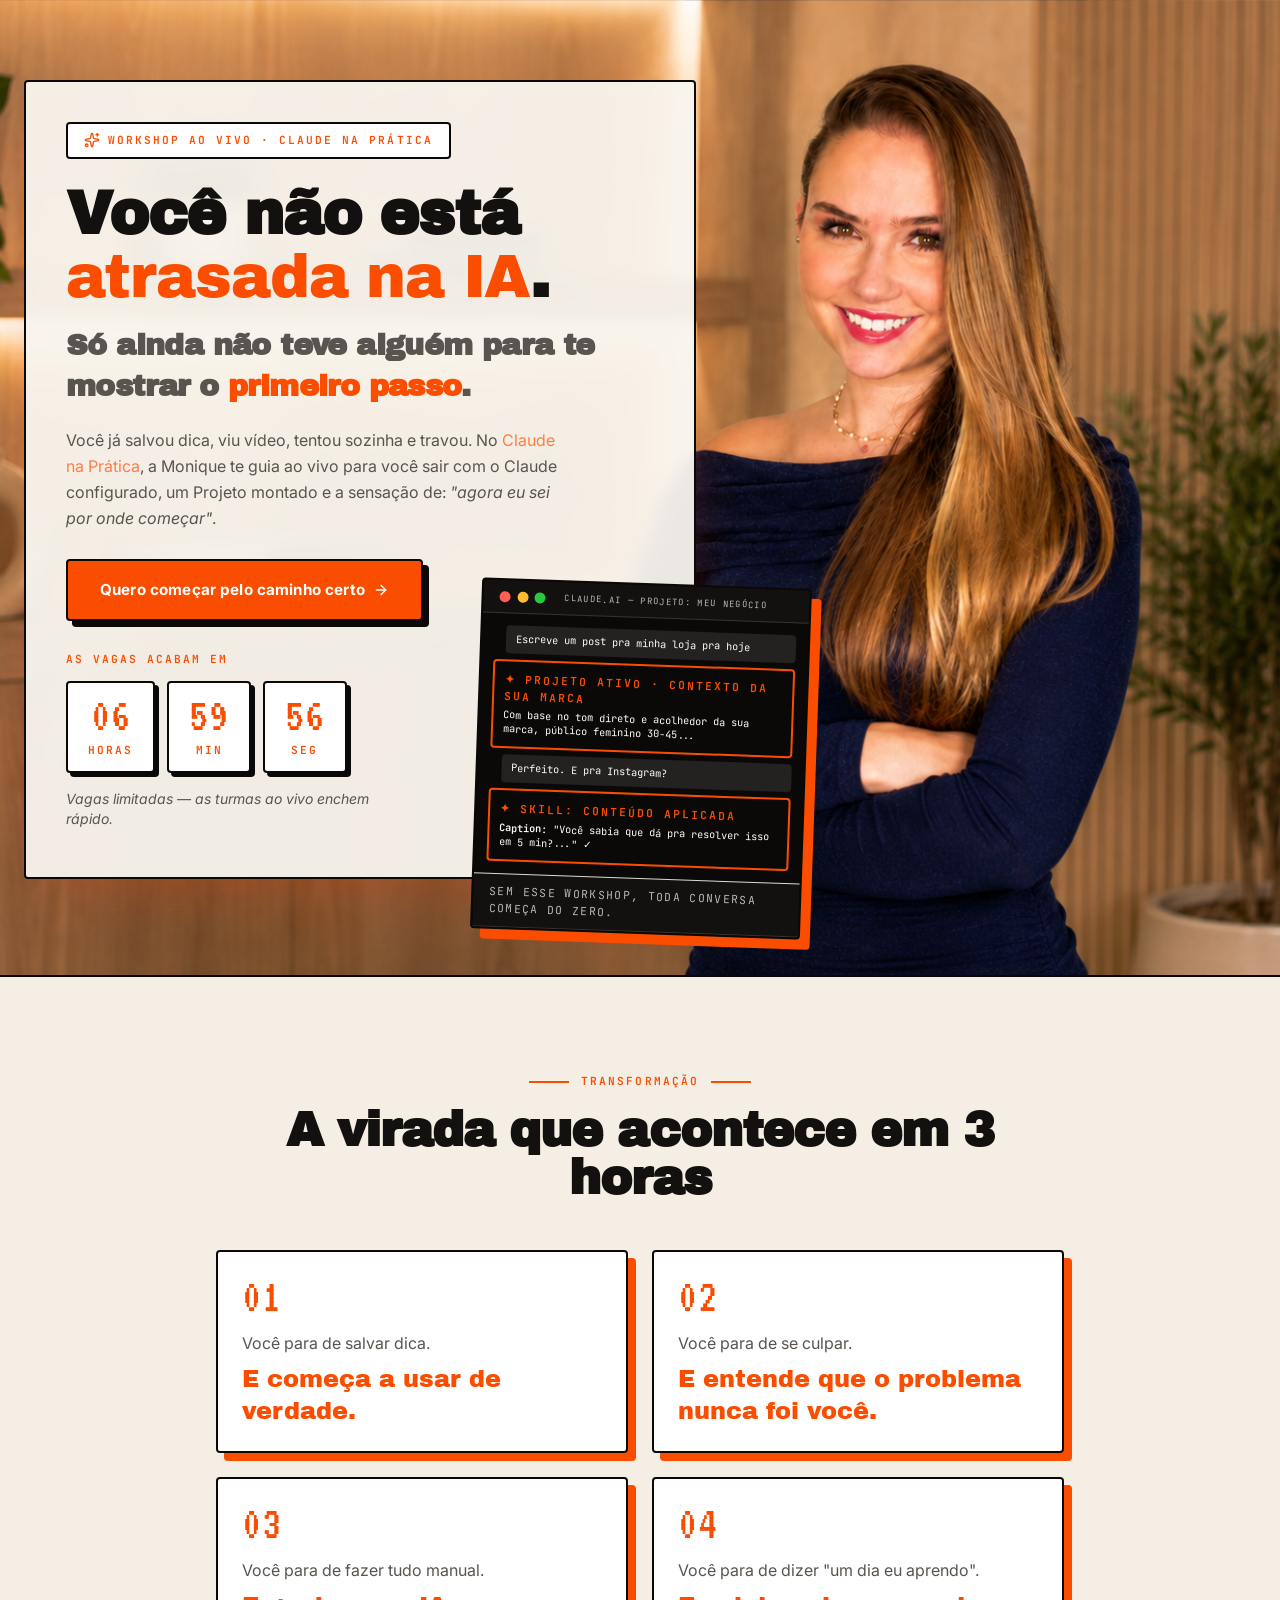
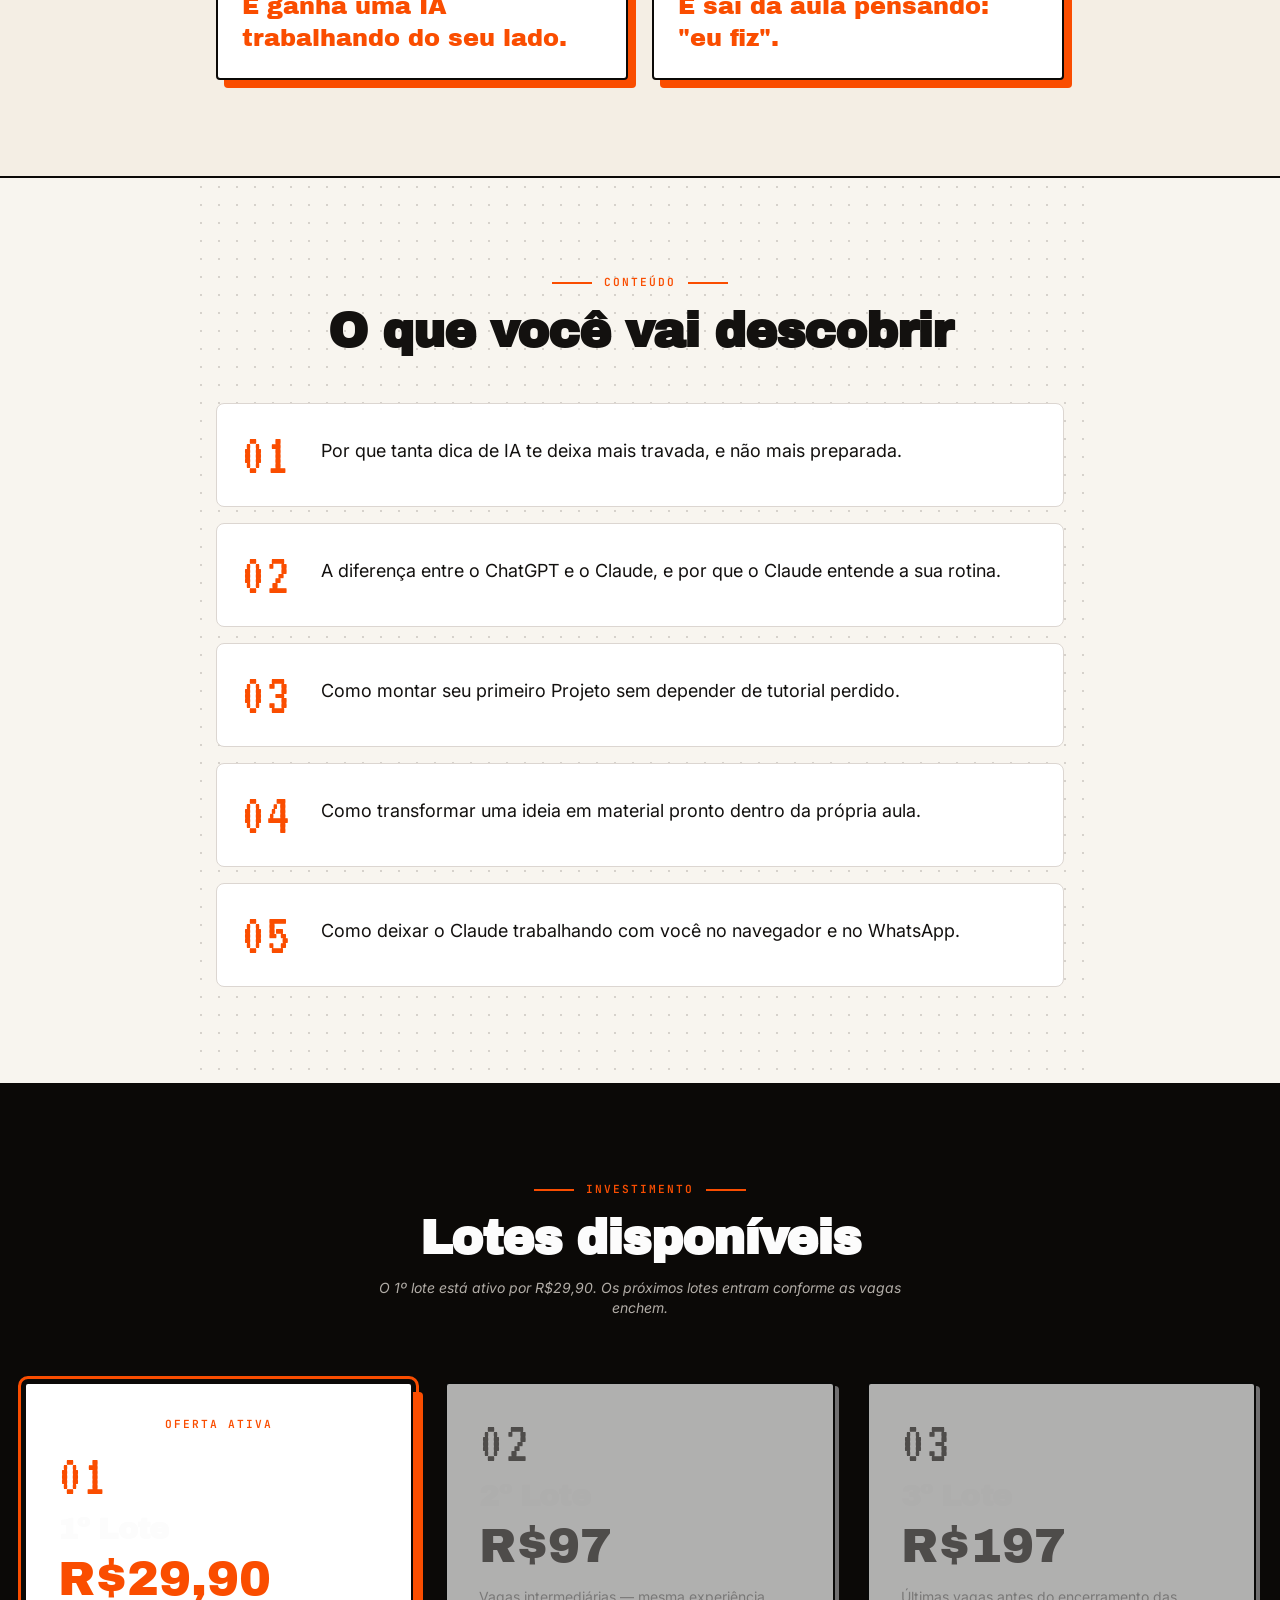
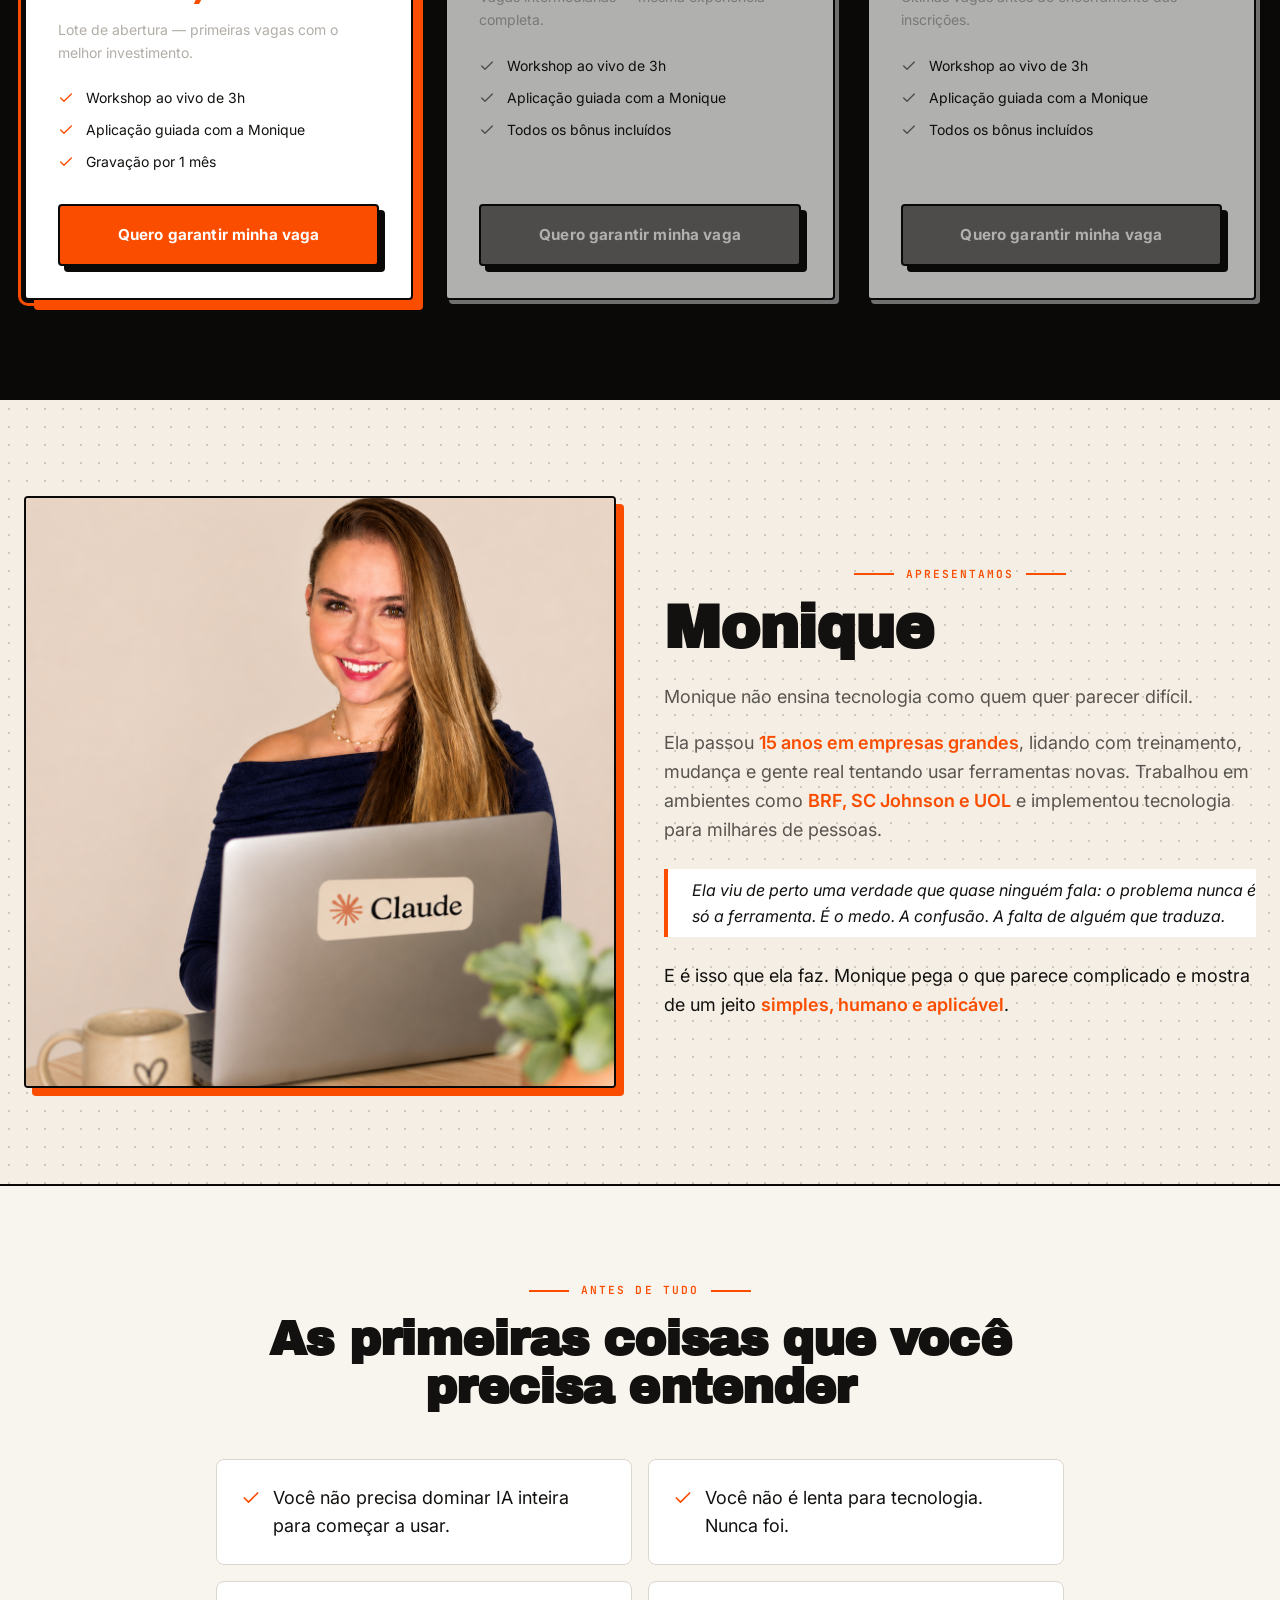
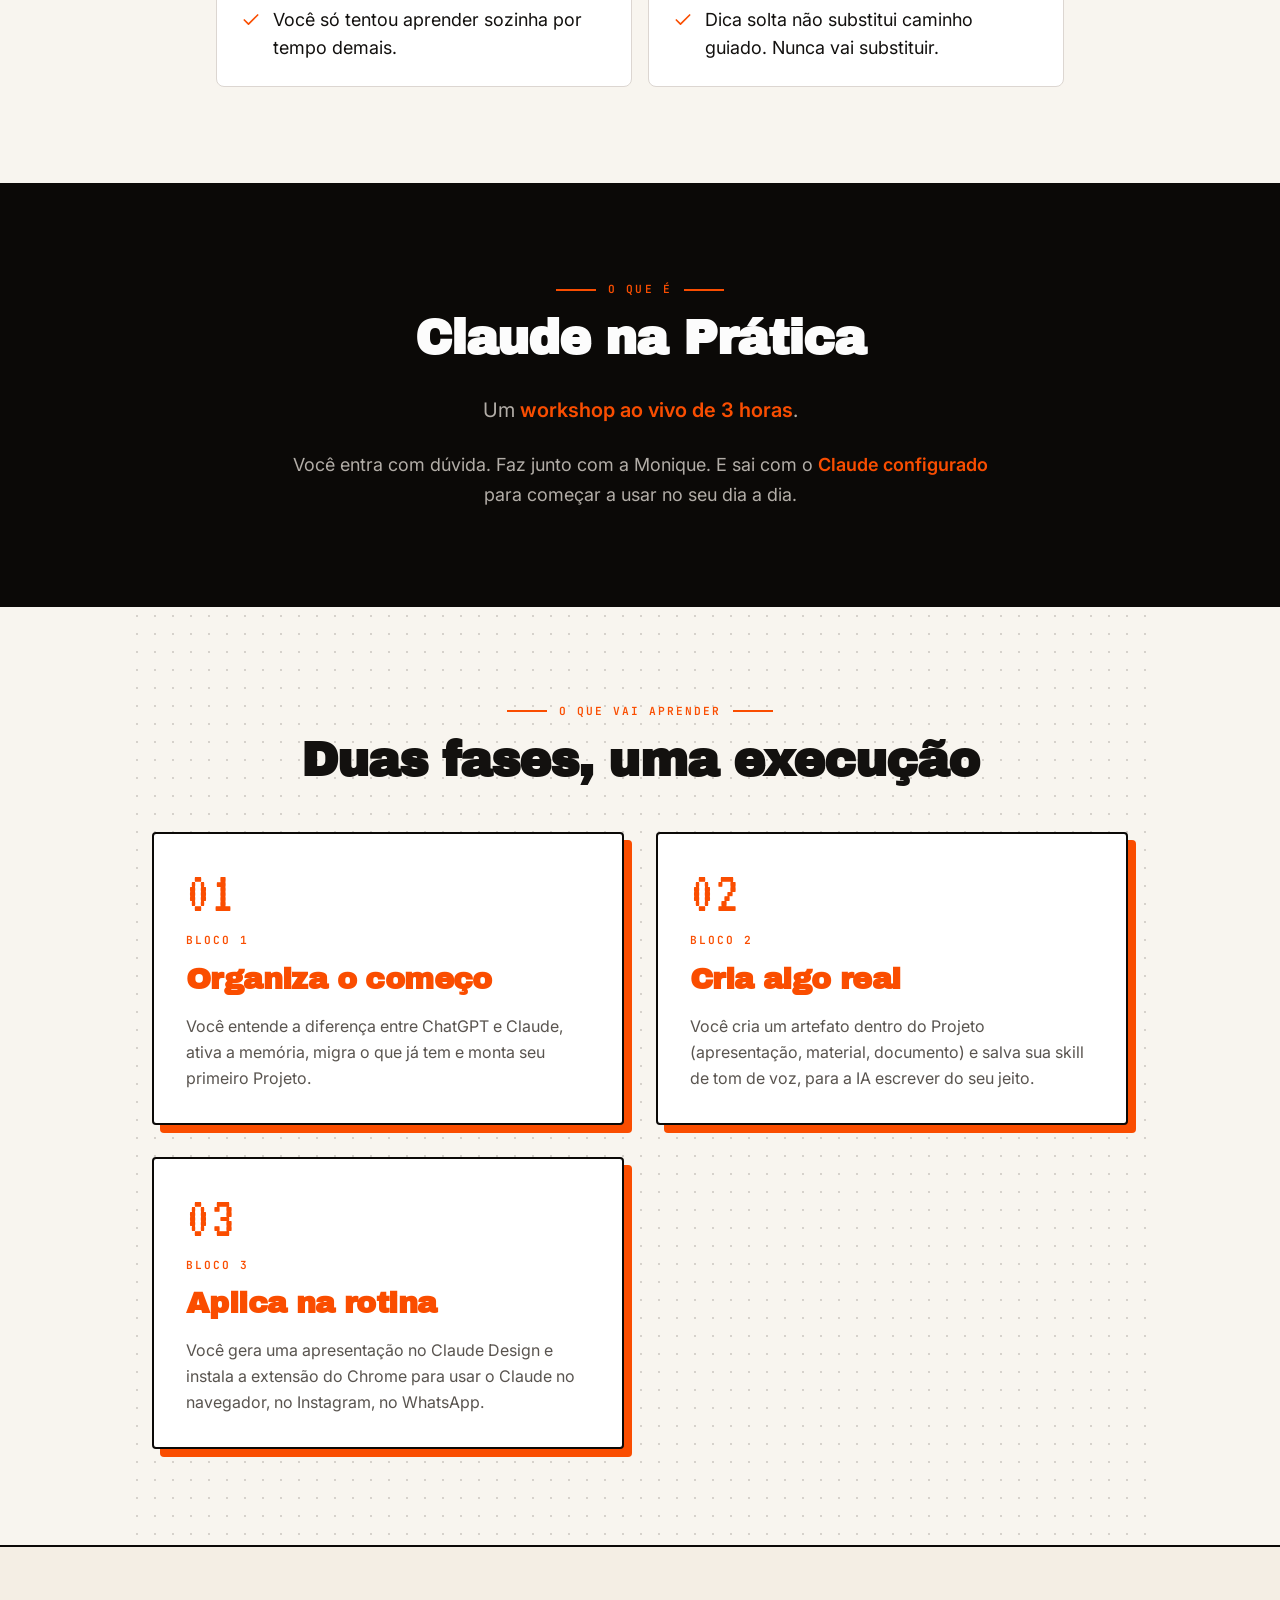
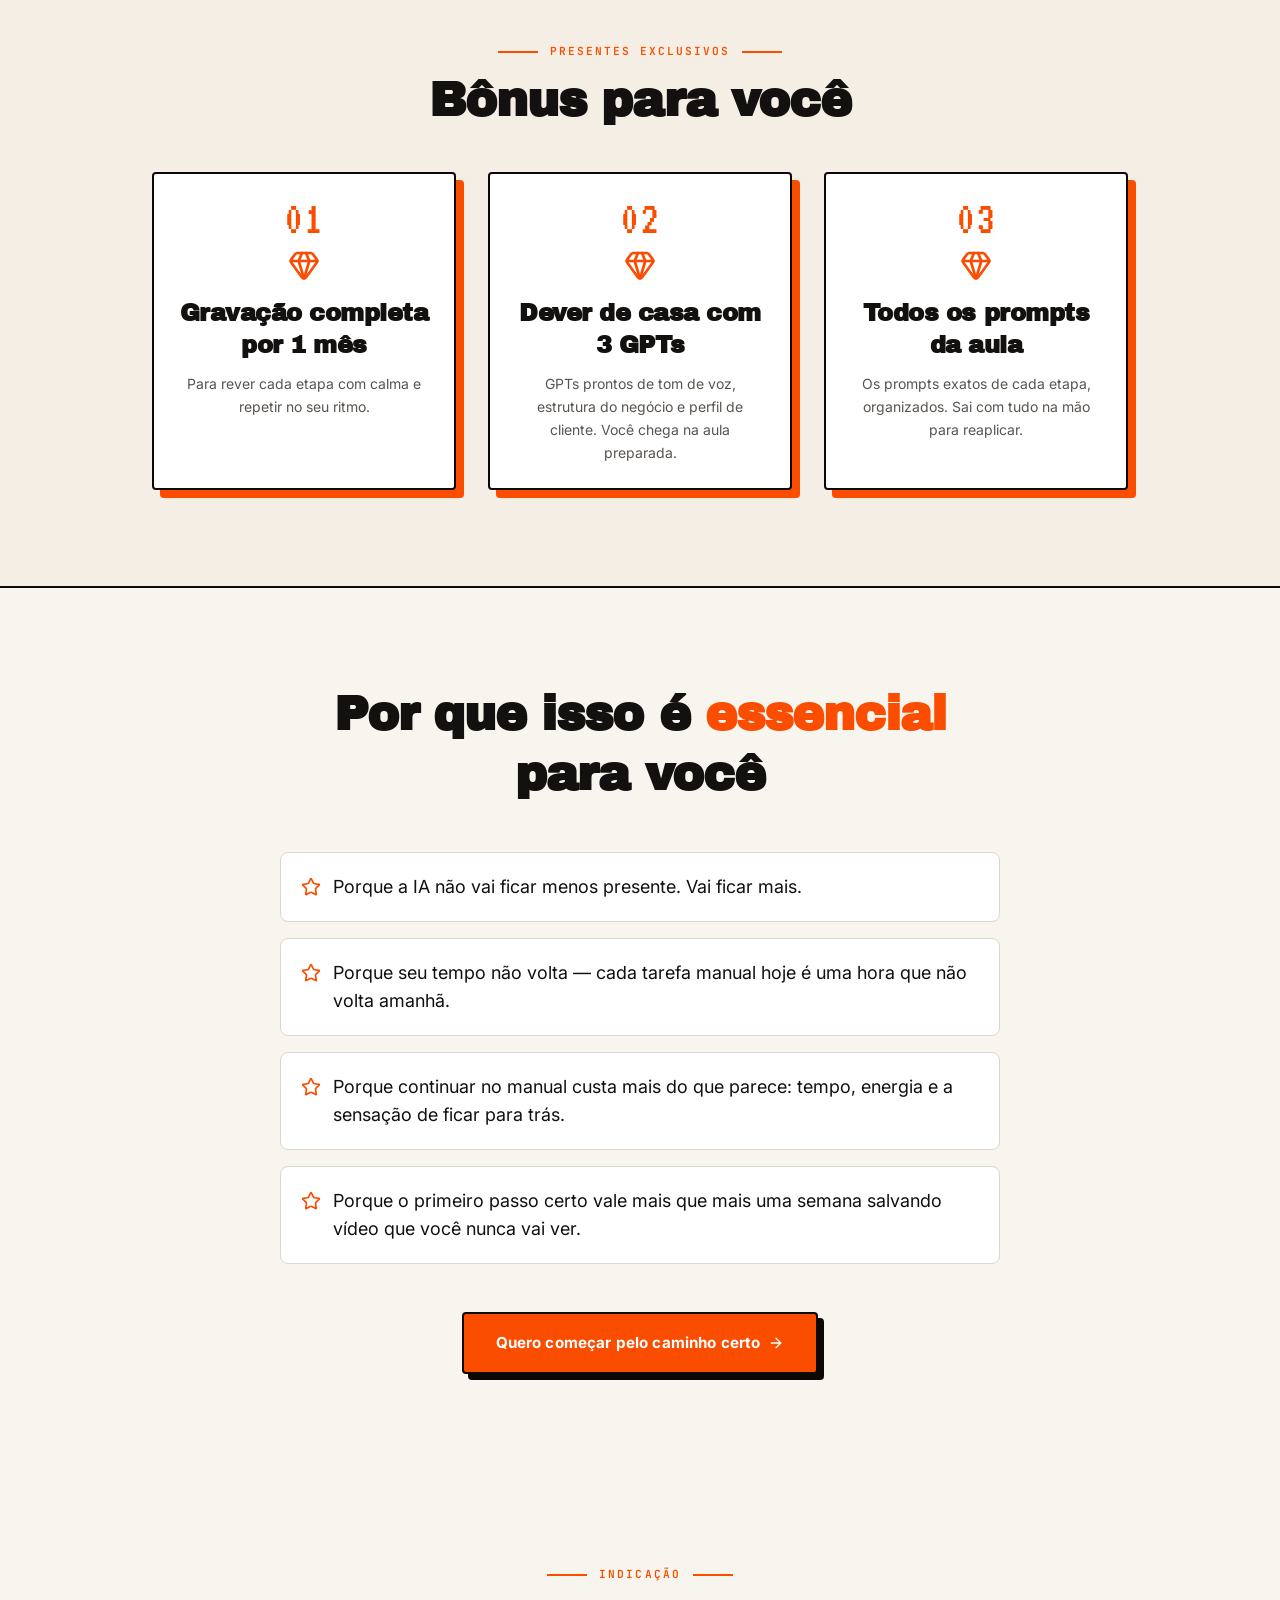
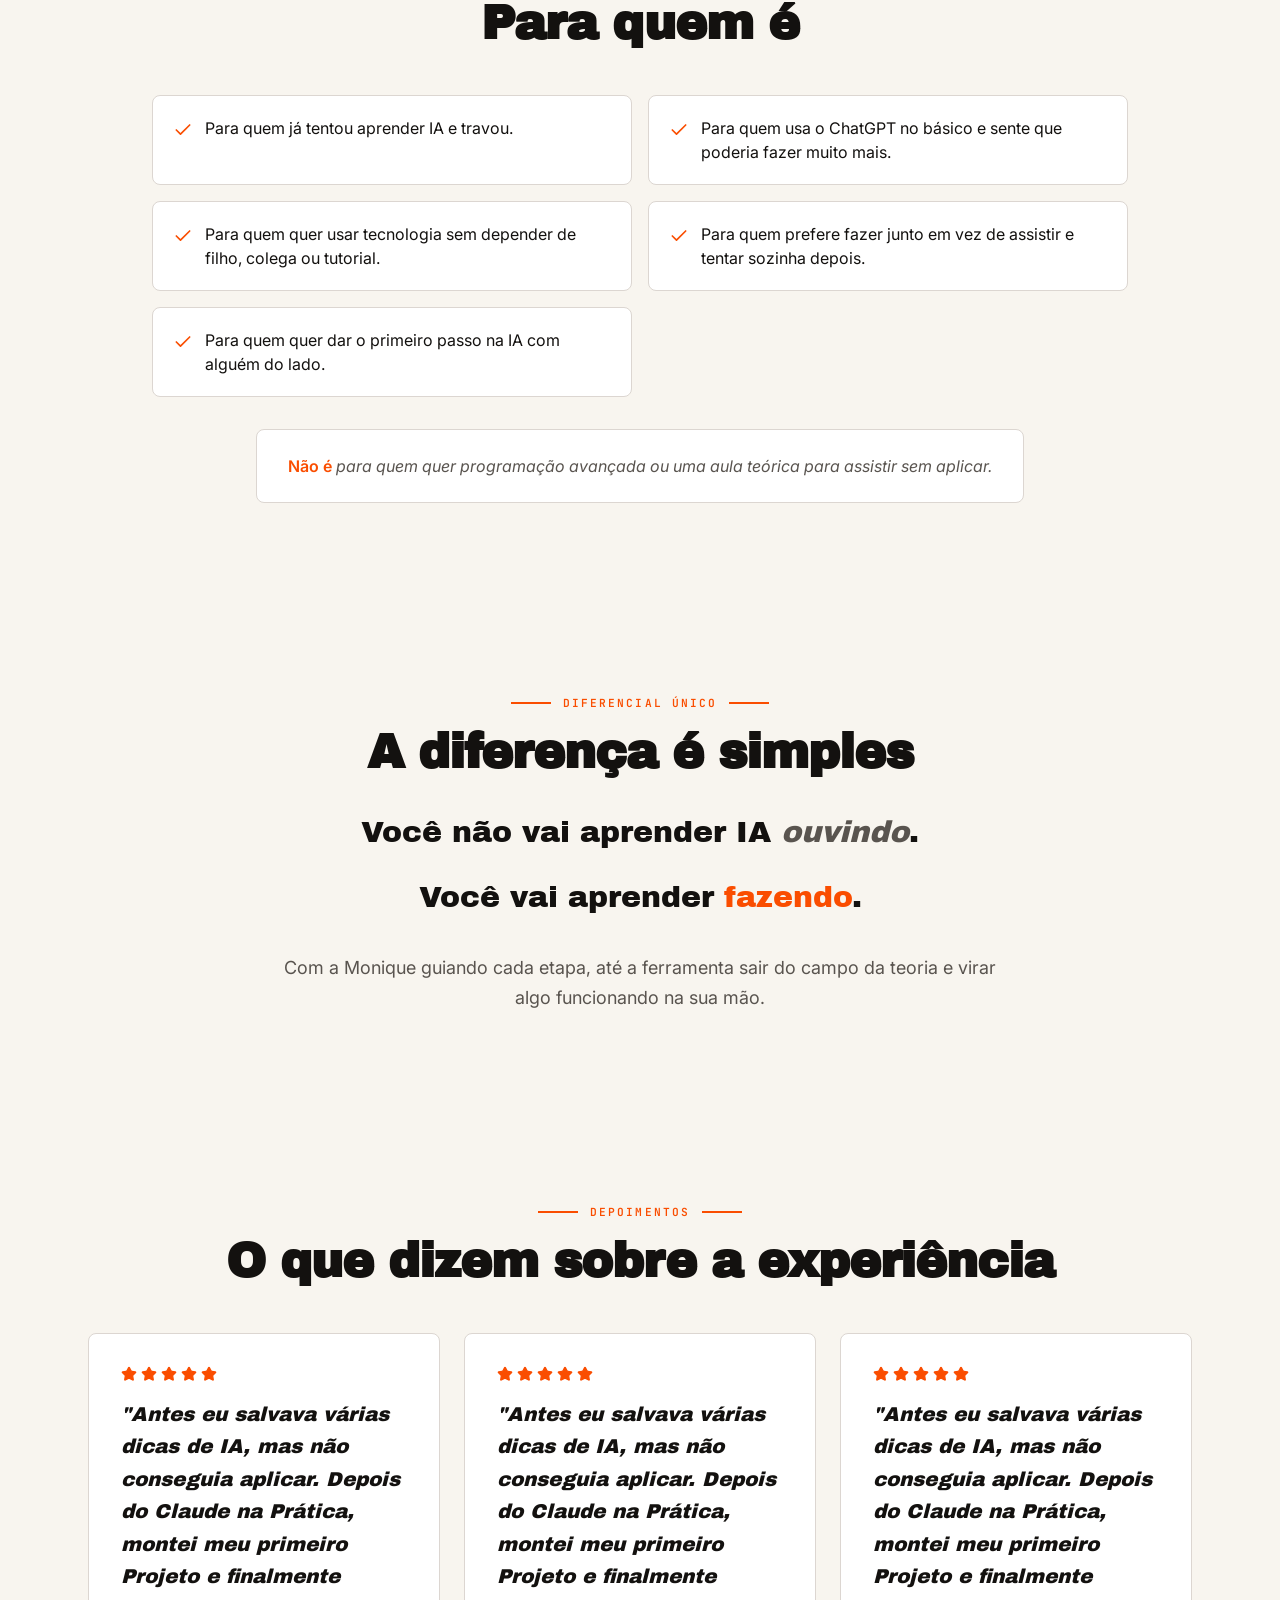
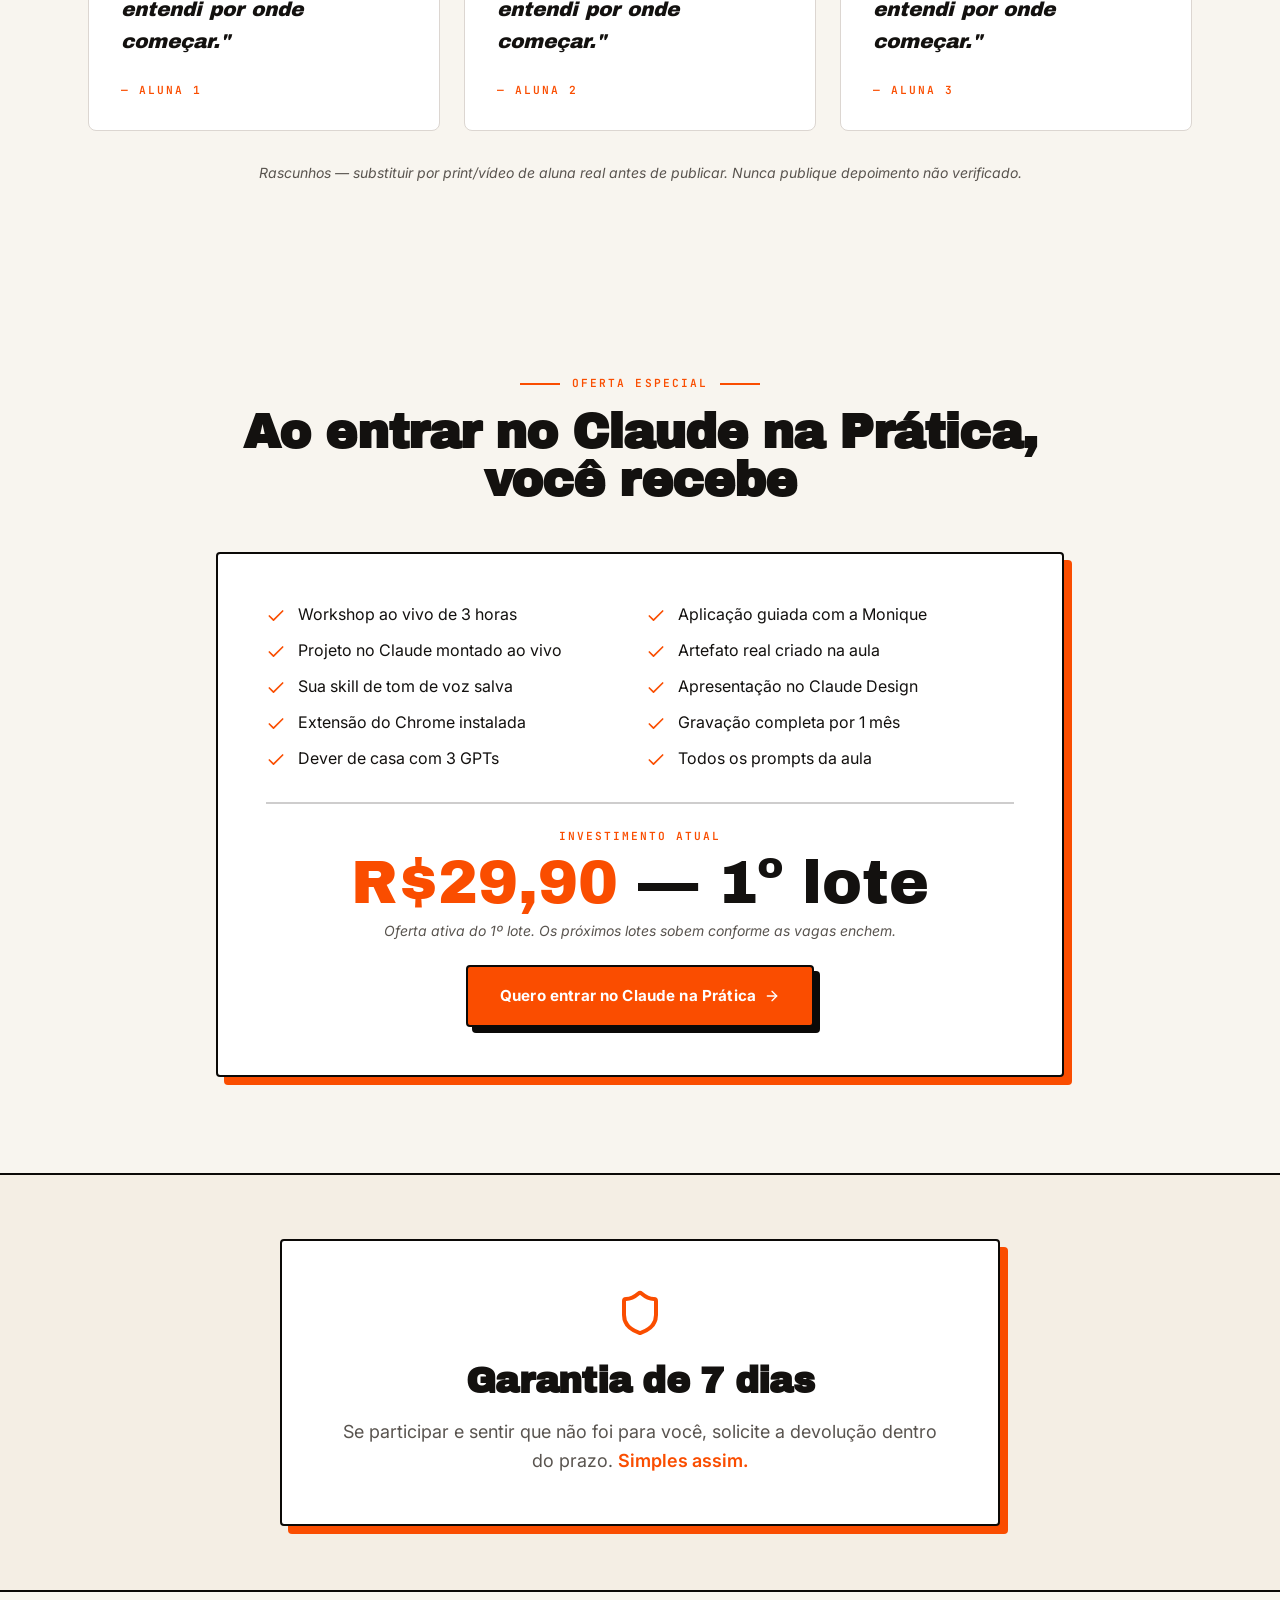
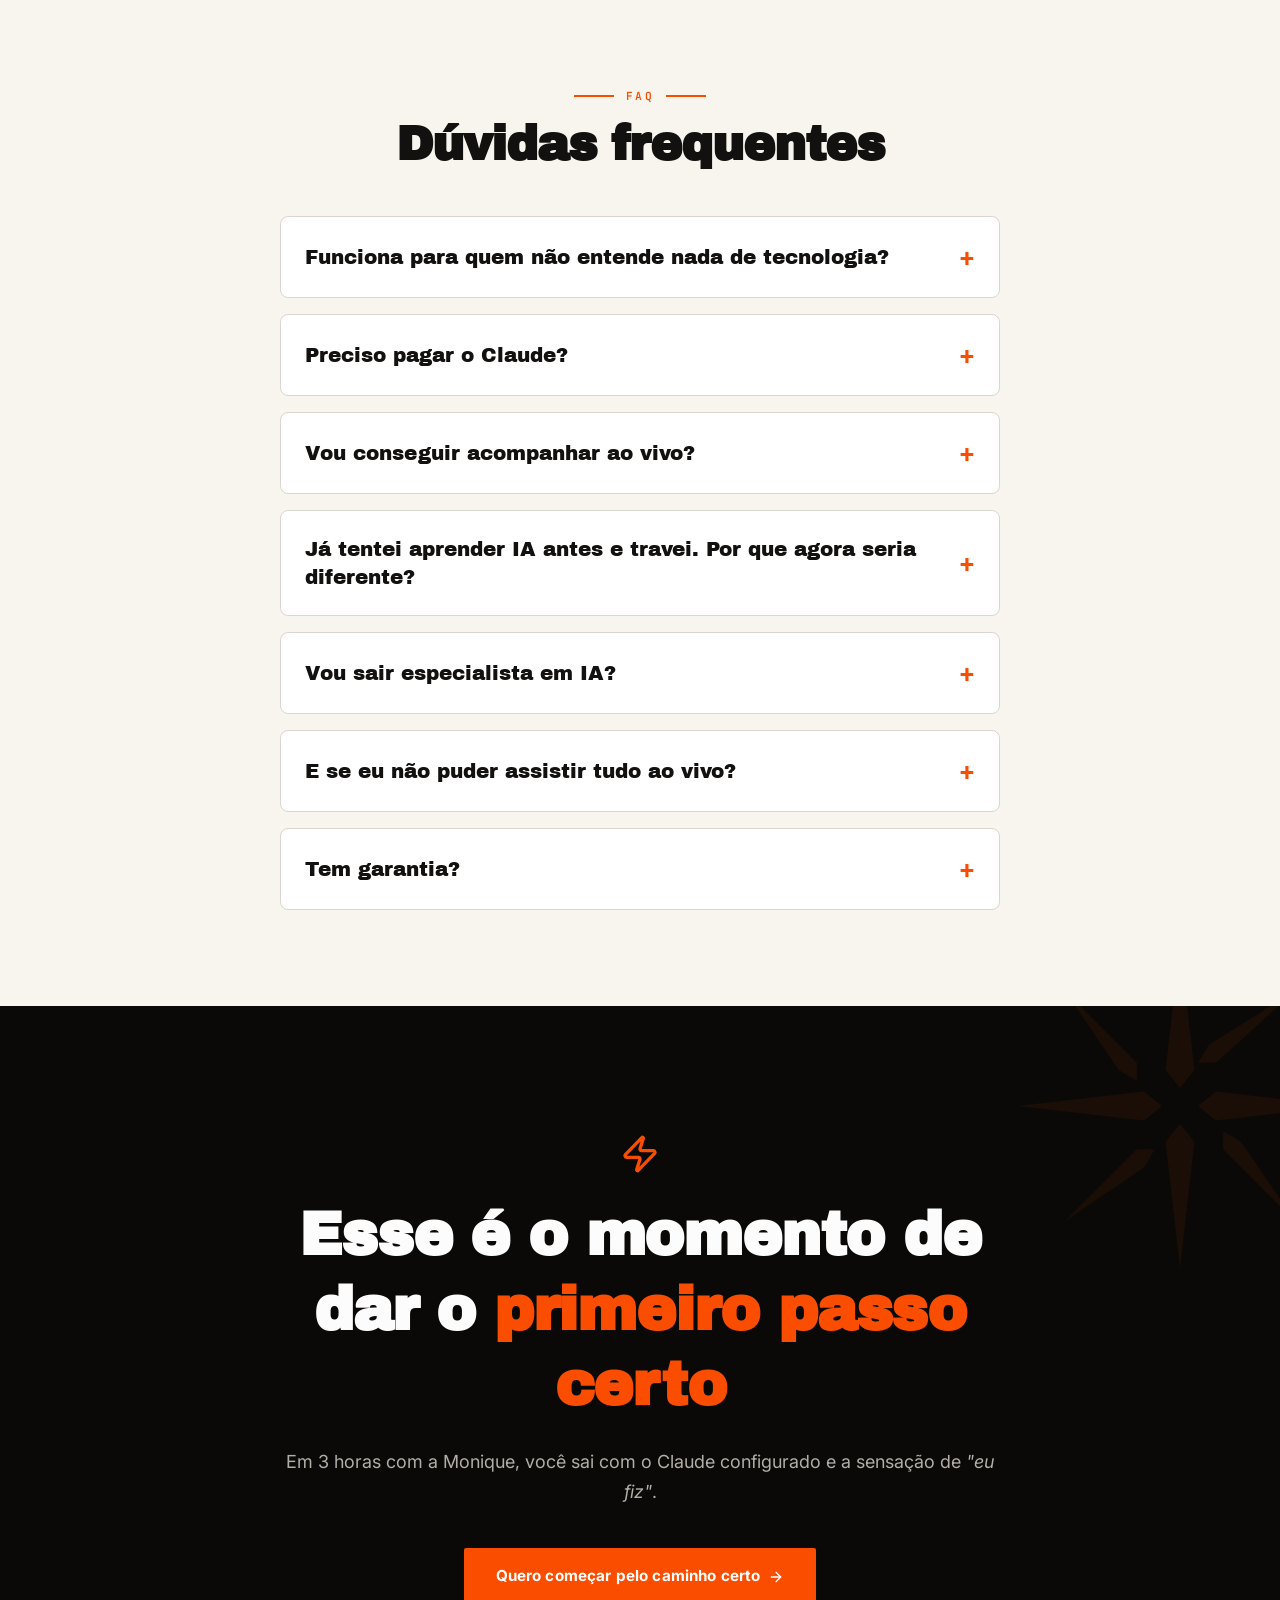
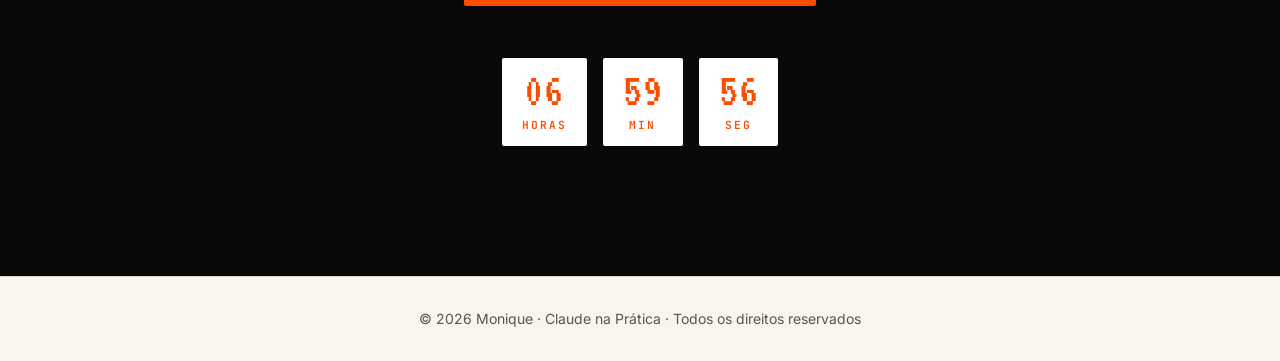
==== index.html @ 7b202a59 "Install Meta Pixel and checkout tracking" ====
<!DOCTYPE html><html lang="en" data-tsd-source="/src/routes/__root.tsx:104:5"><head data-tsd-source="/src/routes/__root.tsx:105:7"><meta charSet="utf-8"/><meta name="viewport" content="width=device-width, initial-scale=1"/><link rel="preload" as="image" href="assets/head.png"/><link rel="preload" as="image" href="assets/apresentacao.png"/><style>/*! tailwindcss v4.2.4 | MIT License | https://tailwindcss.com */
@layer properties {
  @supports (((-webkit-hyphens: none)) and (not (margin-trim: inline))) or ((-moz-orient: inline) and (not (color: rgb(from red r g b)))) {
    *, :before, :after, ::backdrop {
      --tw-translate-x: 0;
      --tw-translate-y: 0;
      --tw-translate-z: 0;
      --tw-scale-x: 1;
      --tw-scale-y: 1;
      --tw-scale-z: 1;
      --tw-rotate-x: initial;
      --tw-rotate-y: initial;
      --tw-rotate-z: initial;
      --tw-skew-x: initial;
      --tw-skew-y: initial;
      --tw-space-y-reverse: 0;
      --tw-space-x-reverse: 0;
      --tw-border-style: solid;
      --tw-leading: initial;
      --tw-font-weight: initial;
      --tw-tracking: initial;
      --tw-ordinal: initial;
      --tw-slashed-zero: initial;
      --tw-numeric-figure: initial;
      --tw-numeric-spacing: initial;
      --tw-numeric-fraction: initial;
      --tw-shadow: 0 0 #0000;
      --tw-shadow-color: initial;
      --tw-shadow-alpha: 100%;
      --tw-inset-shadow: 0 0 #0000;
      --tw-inset-shadow-color: initial;
      --tw-inset-shadow-alpha: 100%;
      --tw-ring-color: initial;
      --tw-ring-shadow: 0 0 #0000;
      --tw-inset-ring-color: initial;
      --tw-inset-ring-shadow: 0 0 #0000;
      --tw-ring-inset: initial;
      --tw-ring-offset-width: 0px;
      --tw-ring-offset-color: #fff;
      --tw-ring-offset-shadow: 0 0 #0000;
      --tw-outline-style: solid;
      --tw-duration: initial;
      --tw-ease: initial;
      --tw-content: "";
      --tw-backdrop-blur: initial;
      --tw-backdrop-brightness: initial;
      --tw-backdrop-contrast: initial;
      --tw-backdrop-grayscale: initial;
      --tw-backdrop-hue-rotate: initial;
      --tw-backdrop-invert: initial;
      --tw-backdrop-opacity: initial;
      --tw-backdrop-saturate: initial;
      --tw-backdrop-sepia: initial;
      --tw-animation-delay: 0s;
      --tw-animation-direction: normal;
      --tw-animation-duration: initial;
      --tw-animation-fill-mode: none;
      --tw-animation-iteration-count: 1;
      --tw-enter-blur: 0;
      --tw-enter-opacity: 1;
      --tw-enter-rotate: 0;
      --tw-enter-scale: 1;
      --tw-enter-translate-x: 0;
      --tw-enter-translate-y: 0;
      --tw-exit-blur: 0;
      --tw-exit-opacity: 1;
      --tw-exit-rotate: 0;
      --tw-exit-scale: 1;
      --tw-exit-translate-x: 0;
      --tw-exit-translate-y: 0;
    }
  }
}

@layer theme {
  :root, :host {
    --font-sans: ui-sans-serif, system-ui, sans-serif, "Apple Color Emoji",
      "Segoe UI Emoji", "Segoe UI Symbol", "Noto Color Emoji";
    --font-mono: "JetBrains Mono", ui-monospace, monospace;
    --color-black: #000;
    --color-white: #fff;
    --spacing: .25rem;
    --container-sm: 24rem;
    --container-md: 28rem;
    --container-lg: 32rem;
    --container-xl: 36rem;
    --container-2xl: 42rem;
    --container-3xl: 48rem;
    --container-4xl: 56rem;
    --container-5xl: 64rem;
    --container-6xl: 72rem;
    --text-xs: .75rem;
    --text-xs--line-height: calc(1 / .75);
    --text-sm: .875rem;
    --text-sm--line-height: calc(1.25 / .875);
    --text-base: 1rem;
    --text-base--line-height: calc(1.5 / 1);
    --text-lg: 1.125rem;
    --text-lg--line-height: calc(1.75 / 1.125);
    --text-xl: 1.25rem;
    --text-xl--line-height: calc(1.75 / 1.25);
    --text-2xl: 1.5rem;
    --text-2xl--line-height: calc(2 / 1.5);
    --text-3xl: 1.875rem;
    --text-3xl--line-height: calc(2.25 / 1.875);
    --text-4xl: 2.25rem;
    --text-4xl--line-height: calc(2.5 / 2.25);
    --text-5xl: 3rem;
    --text-5xl--line-height: 1;
    --text-6xl: 3.75rem;
    --text-6xl--line-height: 1;
    --text-7xl: 4.5rem;
    --text-7xl--line-height: 1;
    --font-weight-normal: 400;
    --font-weight-medium: 500;
    --font-weight-semibold: 600;
    --font-weight-bold: 700;
    --tracking-tight: -.025em;
    --tracking-widest: .1em;
    --leading-tight: 1.25;
    --leading-snug: 1.375;
    --leading-relaxed: 1.625;
    --radius-sm: .25rem;
    --radius-md: .375rem;
    --radius-xl: .75rem;
    --ease-in-out: cubic-bezier(.4, 0, .2, 1);
    --animate-pulse: pulse 2s cubic-bezier(.4, 0, .6, 1) infinite;
    --blur-sm: 8px;
    --aspect-video: 16 / 9;
    --default-transition-duration: .15s;
    --default-transition-timing-function: cubic-bezier(.4, 0, .2, 1);
    --default-font-family: var(--font-sans);
    --default-mono-font-family: "JetBrains Mono", ui-monospace, monospace;
    --color-background: var(--background);
    --color-foreground: var(--foreground);
    --color-gold: var(--gold);
    --color-card: var(--card);
    --color-border: var(--border);
    --font-display: "Archivo Black", "Inter", system-ui, sans-serif;
    --font-body: "Inter", system-ui, sans-serif;
    --font-pixel: "VT323", ui-monospace, monospace;
    --shadow-luxe: 0 20px 60px -20px oklch(65% .22 35 / .35);
  }
}

@layer base {
  *, :after, :before, ::backdrop {
    box-sizing: border-box;
    border: 0 solid;
    margin: 0;
    padding: 0;
  }

  ::file-selector-button {
    box-sizing: border-box;
    border: 0 solid;
    margin: 0;
    padding: 0;
  }

  html, :host {
    -webkit-text-size-adjust: 100%;
    tab-size: 4;
    line-height: 1.5;
    font-family: var(--default-font-family, ui-sans-serif, system-ui, sans-serif, "Apple Color Emoji", "Segoe UI Emoji", "Segoe UI Symbol", "Noto Color Emoji");
    font-feature-settings: var(--default-font-feature-settings, normal);
    font-variation-settings: var(--default-font-variation-settings, normal);
    -webkit-tap-highlight-color: transparent;
  }

  hr {
    height: 0;
    color: inherit;
    border-top-width: 1px;
  }

  abbr:where([title]) {
    -webkit-text-decoration: underline dotted;
    text-decoration: underline dotted;
  }

  h1, h2, h3, h4, h5, h6 {
    font-size: inherit;
    font-weight: inherit;
  }

  a {
    color: inherit;
    -webkit-text-decoration: inherit;
    -webkit-text-decoration: inherit;
    text-decoration: inherit;
  }

  b, strong {
    font-weight: bolder;
  }

  code, kbd, samp, pre {
    font-family: var(--default-mono-font-family, ui-monospace, SFMono-Regular, Menlo, Monaco, Consolas, "Liberation Mono", "Courier New", monospace);
    font-feature-settings: var(--default-mono-font-feature-settings, normal);
    font-variation-settings: var(--default-mono-font-variation-settings, normal);
    font-size: 1em;
  }

  small {
    font-size: 80%;
  }

  sub, sup {
    vertical-align: baseline;
    font-size: 75%;
    line-height: 0;
    position: relative;
  }

  sub {
    bottom: -.25em;
  }

  sup {
    top: -.5em;
  }

  table {
    text-indent: 0;
    border-color: inherit;
    border-collapse: collapse;
  }

  :-moz-focusring {
    outline: auto;
  }

  progress {
    vertical-align: baseline;
  }

  summary {
    display: list-item;
  }

  ol, ul, menu {
    list-style: none;
  }

  img, svg, video, canvas, audio, iframe, embed, object {
    vertical-align: middle;
    display: block;
  }

  img, video {
    max-width: 100%;
    height: auto;
  }

  button, input, select, optgroup, textarea {
    font: inherit;
    font-feature-settings: inherit;
    font-variation-settings: inherit;
    letter-spacing: inherit;
    color: inherit;
    opacity: 1;
    background-color: #0000;
    border-radius: 0;
  }

  ::file-selector-button {
    font: inherit;
    font-feature-settings: inherit;
    font-variation-settings: inherit;
    letter-spacing: inherit;
    color: inherit;
    opacity: 1;
    background-color: #0000;
    border-radius: 0;
  }

  :where(select:is([multiple], [size])) optgroup {
    font-weight: bolder;
  }

  :where(select:is([multiple], [size])) optgroup option {
    padding-inline-start: 20px;
  }

  ::file-selector-button {
    margin-inline-end: 4px;
  }

  ::placeholder {
    opacity: 1;
  }

  @supports (not ((-webkit-appearance: -apple-pay-button))) or (contain-intrinsic-size: 1px) {
    ::placeholder {
      color: currentColor;
    }

    @supports (color: color-mix(in lab, red, red)) {
      ::placeholder {
        color: color-mix(in oklab, currentcolor 50%, transparent);
      }
    }
  }

  textarea {
    resize: vertical;
  }

  ::-webkit-search-decoration {
    -webkit-appearance: none;
  }

  ::-webkit-date-and-time-value {
    min-height: 1lh;
    text-align: inherit;
  }

  ::-webkit-datetime-edit {
    display: inline-flex;
  }

  ::-webkit-datetime-edit-fields-wrapper {
    padding: 0;
  }

  ::-webkit-datetime-edit {
    padding-block: 0;
  }

  ::-webkit-datetime-edit-year-field {
    padding-block: 0;
  }

  ::-webkit-datetime-edit-month-field {
    padding-block: 0;
  }

  ::-webkit-datetime-edit-day-field {
    padding-block: 0;
  }

  ::-webkit-datetime-edit-hour-field {
    padding-block: 0;
  }

  ::-webkit-datetime-edit-minute-field {
    padding-block: 0;
  }

  ::-webkit-datetime-edit-second-field {
    padding-block: 0;
  }

  ::-webkit-datetime-edit-millisecond-field {
    padding-block: 0;
  }

  ::-webkit-datetime-edit-meridiem-field {
    padding-block: 0;
  }

  ::-webkit-calendar-picker-indicator {
    line-height: 1;
  }

  :-moz-ui-invalid {
    box-shadow: none;
  }

  button, input:where([type="button"], [type="reset"], [type="submit"]) {
    appearance: button;
  }

  ::file-selector-button {
    appearance: button;
  }

  ::-webkit-inner-spin-button {
    height: auto;
  }

  ::-webkit-outer-spin-button {
    height: auto;
  }

  [hidden]:where(:not([hidden="until-found"])) {
    display: none !important;
  }

  * {
    border-color: var(--color-border);
  }

  html {
    scroll-behavior: smooth;
  }

  body {
    background-color: var(--color-background);
    color: var(--color-foreground);
    font-family: var(--font-body);
  }

  h1, h2, h3, h4 {
    font-family: var(--font-display);
    letter-spacing: -.02em;
    font-weight: 900;
    line-height: 1;
  }
}

@layer components;

@layer utilities {
  .pointer-events-none {
    pointer-events: none;
  }

  .invisible {
    visibility: hidden;
  }

  .sr-only {
    clip-path: inset(50%);
    white-space: nowrap;
    border-width: 0;
    width: 1px;
    height: 1px;
    margin: -1px;
    padding: 0;
    position: absolute;
    overflow: hidden;
  }

  .absolute {
    position: absolute;
  }

  .fixed {
    position: fixed;
  }

  .relative {
    position: relative;
  }

  .inset-0 {
    inset: calc(var(--spacing) * 0);
  }

  .inset-x-0 {
    inset-inline: calc(var(--spacing) * 0);
  }

  .inset-y-0 {
    inset-block: calc(var(--spacing) * 0);
  }

  .start {
    inset-inline-start: var(--spacing);
  }

  .-top-12 {
    top: calc(var(--spacing) * -12);
  }

  .top-0 {
    top: calc(var(--spacing) * 0);
  }

  .top-1\.5 {
    top: calc(var(--spacing) * 1.5);
  }

  .top-1\/2 {
    top: 50%;
  }

  .top-3\.5 {
    top: calc(var(--spacing) * 3.5);
  }

  .top-4 {
    top: calc(var(--spacing) * 4);
  }

  .top-\[1px\] {
    top: 1px;
  }

  .top-\[50\%\] {
    top: 50%;
  }

  .top-\[60\%\] {
    top: 60%;
  }

  .top-full {
    top: 100%;
  }

  .-right-12 {
    right: calc(var(--spacing) * -12);
  }

  .right-0 {
    right: calc(var(--spacing) * 0);
  }

  .right-1 {
    right: calc(var(--spacing) * 1);
  }

  .right-2 {
    right: calc(var(--spacing) * 2);
  }

  .right-3 {
    right: calc(var(--spacing) * 3);
  }

  .right-4 {
    right: calc(var(--spacing) * 4);
  }

  .-bottom-12 {
    bottom: calc(var(--spacing) * -12);
  }

  .bottom-0 {
    bottom: calc(var(--spacing) * 0);
  }

  .-left-12 {
    left: calc(var(--spacing) * -12);
  }

  .left-0 {
    left: calc(var(--spacing) * 0);
  }

  .left-1\/2 {
    left: 50%;
  }

  .left-2 {
    left: calc(var(--spacing) * 2);
  }

  .left-\[50\%\] {
    left: 50%;
  }

  .z-10 {
    z-index: 10;
  }

  .z-20 {
    z-index: 20;
  }

  .z-50 {
    z-index: 50;
  }

  .z-\[1\] {
    z-index: 1;
  }

  .order-1 {
    order: 1;
  }

  .order-2 {
    order: 2;
  }

  .container {
    width: 100%;
  }

  @media (width >= 40rem) {
    .container {
      max-width: 40rem;
    }
  }

  @media (width >= 48rem) {
    .container {
      max-width: 48rem;
    }
  }

  @media (width >= 64rem) {
    .container {
      max-width: 64rem;
    }
  }

  @media (width >= 80rem) {
    .container {
      max-width: 80rem;
    }
  }

  @media (width >= 96rem) {
    .container {
      max-width: 96rem;
    }
  }

  .-mx-1 {
    margin-inline: calc(var(--spacing) * -1);
  }

  .mx-2 {
    margin-inline: calc(var(--spacing) * 2);
  }

  .mx-3\.5 {
    margin-inline: calc(var(--spacing) * 3.5);
  }

  .mx-auto {
    margin-inline: auto;
  }

  .my-0\.5 {
    margin-block: calc(var(--spacing) * .5);
  }

  .my-1 {
    margin-block: calc(var(--spacing) * 1);
  }

  .my-6 {
    margin-block: calc(var(--spacing) * 6);
  }

  .-mt-4 {
    margin-top: calc(var(--spacing) * -4);
  }

  .mt-0\.5 {
    margin-top: calc(var(--spacing) * .5);
  }

  .mt-1 {
    margin-top: calc(var(--spacing) * 1);
  }

  .mt-1\.5 {
    margin-top: calc(var(--spacing) * 1.5);
  }

  .mt-2 {
    margin-top: calc(var(--spacing) * 2);
  }

  .mt-4 {
    margin-top: calc(var(--spacing) * 4);
  }

  .mt-6 {
    margin-top: calc(var(--spacing) * 6);
  }

  .mt-8 {
    margin-top: calc(var(--spacing) * 8);
  }

  .mt-10 {
    margin-top: calc(var(--spacing) * 10);
  }

  .mt-12 {
    margin-top: calc(var(--spacing) * 12);
  }

  .mt-24 {
    margin-top: calc(var(--spacing) * 24);
  }

  .mt-auto {
    margin-top: auto;
  }

  .mr-2 {
    margin-right: calc(var(--spacing) * 2);
  }

  .mb-1 {
    margin-bottom: calc(var(--spacing) * 1);
  }

  .mb-2 {
    margin-bottom: calc(var(--spacing) * 2);
  }

  .mb-3 {
    margin-bottom: calc(var(--spacing) * 3);
  }

  .mb-4 {
    margin-bottom: calc(var(--spacing) * 4);
  }

  .mb-5 {
    margin-bottom: calc(var(--spacing) * 5);
  }

  .mb-6 {
    margin-bottom: calc(var(--spacing) * 6);
  }

  .mb-7 {
    margin-bottom: calc(var(--spacing) * 7);
  }

  .mb-8 {
    margin-bottom: calc(var(--spacing) * 8);
  }

  .mb-10 {
    margin-bottom: calc(var(--spacing) * 10);
  }

  .mb-12 {
    margin-bottom: calc(var(--spacing) * 12);
  }

  .mb-16 {
    margin-bottom: calc(var(--spacing) * 16);
  }

  .-ml-4 {
    margin-left: calc(var(--spacing) * -4);
  }

  .ml-1 {
    margin-left: calc(var(--spacing) * 1);
  }

  .ml-3 {
    margin-left: calc(var(--spacing) * 3);
  }

  .ml-auto {
    margin-left: auto;
  }

  .block {
    display: block;
  }

  .flex {
    display: flex;
  }

  .grid {
    display: grid;
  }

  .hidden {
    display: none;
  }

  .inline-flex {
    display: inline-flex;
  }

  .table {
    display: table;
  }

  .aspect-\[4\/5\] {
    aspect-ratio: 4 / 5;
  }

  .aspect-square {
    aspect-ratio: 1;
  }

  .aspect-video {
    aspect-ratio: var(--aspect-video);
  }

  .size-\(--cell-size\) {
    width: var(--cell-size);
    height: var(--cell-size);
  }

  .size-4 {
    width: calc(var(--spacing) * 4);
    height: calc(var(--spacing) * 4);
  }

  .h-\(--cell-size\) {
    height: var(--cell-size);
  }

  .h-1\.5 {
    height: calc(var(--spacing) * 1.5);
  }

  .h-2 {
    height: calc(var(--spacing) * 2);
  }

  .h-2\.5 {
    height: calc(var(--spacing) * 2.5);
  }

  .h-3 {
    height: calc(var(--spacing) * 3);
  }

  .h-3\.5 {
    height: calc(var(--spacing) * 3.5);
  }

  .h-4 {
    height: calc(var(--spacing) * 4);
  }

  .h-5 {
    height: calc(var(--spacing) * 5);
  }

  .h-7 {
    height: calc(var(--spacing) * 7);
  }

  .h-8 {
    height: calc(var(--spacing) * 8);
  }

  .h-9 {
    height: calc(var(--spacing) * 9);
  }

  .h-10 {
    height: calc(var(--spacing) * 10);
  }

  .h-12 {
    height: calc(var(--spacing) * 12);
  }

  .h-\[1px\] {
    height: 1px;
  }

  .h-\[var\(--radix-navigation-menu-viewport-height\)\] {
    height: var(--radix-navigation-menu-viewport-height);
  }

  .h-\[var\(--radix-select-trigger-height\)\] {
    height: var(--radix-select-trigger-height);
  }

  .h-auto {
    height: auto;
  }

  .h-full {
    height: 100%;
  }

  .h-px {
    height: 1px;
  }

  .h-svh {
    height: 100svh;
  }

  .max-h-\(--radix-context-menu-content-available-height\) {
    max-height: var(--radix-context-menu-content-available-height);
  }

  .max-h-\(--radix-select-content-available-height\) {
    max-height: var(--radix-select-content-available-height);
  }

  .max-h-\[300px\] {
    max-height: 300px;
  }

  .max-h-\[var\(--radix-dropdown-menu-content-available-height\)\] {
    max-height: var(--radix-dropdown-menu-content-available-height);
  }

  .min-h-0 {
    min-height: calc(var(--spacing) * 0);
  }

  .min-h-\[60px\] {
    min-height: 60px;
  }

  .min-h-screen {
    min-height: 100vh;
  }

  .min-h-svh {
    min-height: 100svh;
  }

  .w-\(--cell-size\) {
    width: var(--cell-size);
  }

  .w-\(--sidebar-width\) {
    width: var(--sidebar-width);
  }

  .w-0 {
    width: calc(var(--spacing) * 0);
  }

  .w-1 {
    width: calc(var(--spacing) * 1);
  }

  .w-2 {
    width: calc(var(--spacing) * 2);
  }

  .w-2\.5 {
    width: calc(var(--spacing) * 2.5);
  }

  .w-3 {
    width: calc(var(--spacing) * 3);
  }

  .w-3\.5 {
    width: calc(var(--spacing) * 3.5);
  }

  .w-3\/4 {
    width: 75%;
  }

  .w-4 {
    width: calc(var(--spacing) * 4);
  }

  .w-5 {
    width: calc(var(--spacing) * 5);
  }

  .w-7 {
    width: calc(var(--spacing) * 7);
  }

  .w-8 {
    width: calc(var(--spacing) * 8);
  }

  .w-9 {
    width: calc(var(--spacing) * 9);
  }

  .w-10 {
    width: calc(var(--spacing) * 10);
  }

  .w-12 {
    width: calc(var(--spacing) * 12);
  }

  .w-16 {
    width: calc(var(--spacing) * 16);
  }

  .w-64 {
    width: calc(var(--spacing) * 64);
  }

  .w-72 {
    width: calc(var(--spacing) * 72);
  }

  .w-\[1px\] {
    width: 1px;
  }

  .w-\[100px\] {
    width: 100px;
  }

  .w-auto {
    width: auto;
  }

  .w-fit {
    width: fit-content;
  }

  .w-full {
    width: 100%;
  }

  .w-max {
    width: max-content;
  }

  .w-px {
    width: 1px;
  }

  .max-w-\(--skeleton-width\) {
    max-width: var(--skeleton-width);
  }

  .max-w-2xl {
    max-width: var(--container-2xl);
  }

  .max-w-3xl {
    max-width: var(--container-3xl);
  }

  .max-w-4xl {
    max-width: var(--container-4xl);
  }

  .max-w-5xl {
    max-width: var(--container-5xl);
  }

  .max-w-6xl {
    max-width: var(--container-6xl);
  }

  .max-w-lg {
    max-width: var(--container-lg);
  }

  .max-w-max {
    max-width: max-content;
  }

  .max-w-md {
    max-width: var(--container-md);
  }

  .max-w-xl {
    max-width: var(--container-xl);
  }

  .min-w-\(--cell-size\) {
    min-width: var(--cell-size);
  }

  .min-w-0 {
    min-width: calc(var(--spacing) * 0);
  }

  .min-w-5 {
    min-width: calc(var(--spacing) * 5);
  }

  .min-w-8 {
    min-width: calc(var(--spacing) * 8);
  }

  .min-w-9 {
    min-width: calc(var(--spacing) * 9);
  }

  .min-w-10 {
    min-width: calc(var(--spacing) * 10);
  }

  .min-w-\[8rem\] {
    min-width: 8rem;
  }

  .min-w-\[12rem\] {
    min-width: 12rem;
  }

  .min-w-\[80px\] {
    min-width: 80px;
  }

  .min-w-\[var\(--radix-select-trigger-width\)\] {
    min-width: var(--radix-select-trigger-width);
  }

  .flex-1 {
    flex: 1;
  }

  .shrink-0 {
    flex-shrink: 0;
  }

  .grow {
    flex-grow: 1;
  }

  .grow-0 {
    flex-grow: 0;
  }

  .basis-full {
    flex-basis: 100%;
  }

  .caption-bottom {
    caption-side: bottom;
  }

  .border-collapse {
    border-collapse: collapse;
  }

  .origin-\(--radix-context-menu-content-transform-origin\) {
    transform-origin: var(--radix-context-menu-content-transform-origin);
  }

  .origin-\(--radix-dropdown-menu-content-transform-origin\) {
    transform-origin: var(--radix-dropdown-menu-content-transform-origin);
  }

  .origin-\(--radix-hover-card-content-transform-origin\) {
    transform-origin: var(--radix-hover-card-content-transform-origin);
  }

  .origin-\(--radix-menubar-content-transform-origin\) {
    transform-origin: var(--radix-menubar-content-transform-origin);
  }

  .origin-\(--radix-popover-content-transform-origin\) {
    transform-origin: var(--radix-popover-content-transform-origin);
  }

  .origin-\(--radix-select-content-transform-origin\) {
    transform-origin: var(--radix-select-content-transform-origin);
  }

  .origin-\(--radix-tooltip-content-transform-origin\) {
    transform-origin: var(--radix-tooltip-content-transform-origin);
  }

  .-translate-x-1\/2 {
    --tw-translate-x: calc(calc(1 / 2 * 100%) * -1);
    translate: var(--tw-translate-x) var(--tw-translate-y);
  }

  .-translate-x-px {
    --tw-translate-x: -1px;
    translate: var(--tw-translate-x) var(--tw-translate-y);
  }

  .translate-x-\[-50\%\] {
    --tw-translate-x: -50%;
    translate: var(--tw-translate-x) var(--tw-translate-y);
  }

  .translate-x-px {
    --tw-translate-x: 1px;
    translate: var(--tw-translate-x) var(--tw-translate-y);
  }

  .-translate-y-1\/2 {
    --tw-translate-y: calc(calc(1 / 2 * 100%) * -1);
    translate: var(--tw-translate-x) var(--tw-translate-y);
  }

  .translate-y-\[-50\%\] {
    --tw-translate-y: -50%;
    translate: var(--tw-translate-x) var(--tw-translate-y);
  }

  .scale-105 {
    --tw-scale-x: 105%;
    --tw-scale-y: 105%;
    --tw-scale-z: 105%;
    scale: var(--tw-scale-x) var(--tw-scale-y);
  }

  .rotate-2 {
    rotate: 2deg;
  }

  .rotate-45 {
    rotate: 45deg;
  }

  .rotate-90 {
    rotate: 90deg;
  }

  .transform {
    transform: var(--tw-rotate-x, ) var(--tw-rotate-y, ) var(--tw-rotate-z, ) var(--tw-skew-x, ) var(--tw-skew-y, );
  }

  .animate-caret-blink {
    animation: 1.25s ease-out infinite caret-blink;
  }

  .animate-in {
    animation: enter var(--tw-animation-duration, var(--tw-duration, .15s))var(--tw-ease, ease)var(--tw-animation-delay, 0s)var(--tw-animation-iteration-count, 1)var(--tw-animation-direction, normal)var(--tw-animation-fill-mode, none);
  }

  .animate-pulse {
    animation: var(--animate-pulse);
  }

  .cursor-default {
    cursor: default;
  }

  .cursor-pointer {
    cursor: pointer;
  }

  .touch-none {
    touch-action: none;
  }

  .list-none {
    list-style-type: none;
  }

  .flex-col {
    flex-direction: column;
  }

  .flex-col-reverse {
    flex-direction: column-reverse;
  }

  .flex-row {
    flex-direction: row;
  }

  .flex-wrap {
    flex-wrap: wrap;
  }

  .place-content-center {
    place-content: center;
  }

  .items-center {
    align-items: center;
  }

  .items-end {
    align-items: flex-end;
  }

  .items-start {
    align-items: flex-start;
  }

  .items-stretch {
    align-items: stretch;
  }

  .justify-between {
    justify-content: space-between;
  }

  .justify-center {
    justify-content: center;
  }

  .gap-1 {
    gap: calc(var(--spacing) * 1);
  }

  .gap-1\.5 {
    gap: calc(var(--spacing) * 1.5);
  }

  .gap-2 {
    gap: calc(var(--spacing) * 2);
  }

  .gap-3 {
    gap: calc(var(--spacing) * 3);
  }

  .gap-4 {
    gap: calc(var(--spacing) * 4);
  }

  .gap-6 {
    gap: calc(var(--spacing) * 6);
  }

  .gap-8 {
    gap: calc(var(--spacing) * 8);
  }

  .gap-12 {
    gap: calc(var(--spacing) * 12);
  }

  :where(.space-y-1\.5 > :not(:last-child)) {
    --tw-space-y-reverse: 0;
    margin-block-start: calc(calc(var(--spacing) * 1.5) * var(--tw-space-y-reverse));
    margin-block-end: calc(calc(var(--spacing) * 1.5) * calc(1 - var(--tw-space-y-reverse)));
  }

  :where(.space-y-2 > :not(:last-child)) {
    --tw-space-y-reverse: 0;
    margin-block-start: calc(calc(var(--spacing) * 2) * var(--tw-space-y-reverse));
    margin-block-end: calc(calc(var(--spacing) * 2) * calc(1 - var(--tw-space-y-reverse)));
  }

  :where(.space-y-3 > :not(:last-child)) {
    --tw-space-y-reverse: 0;
    margin-block-start: calc(calc(var(--spacing) * 3) * var(--tw-space-y-reverse));
    margin-block-end: calc(calc(var(--spacing) * 3) * calc(1 - var(--tw-space-y-reverse)));
  }

  :where(.space-y-4 > :not(:last-child)) {
    --tw-space-y-reverse: 0;
    margin-block-start: calc(calc(var(--spacing) * 4) * var(--tw-space-y-reverse));
    margin-block-end: calc(calc(var(--spacing) * 4) * calc(1 - var(--tw-space-y-reverse)));
  }

  :where(.space-x-1 > :not(:last-child)) {
    --tw-space-x-reverse: 0;
    margin-inline-start: calc(calc(var(--spacing) * 1) * var(--tw-space-x-reverse));
    margin-inline-end: calc(calc(var(--spacing) * 1) * calc(1 - var(--tw-space-x-reverse)));
  }

  .truncate {
    text-overflow: ellipsis;
    white-space: nowrap;
    overflow: hidden;
  }

  .overflow-auto {
    overflow: auto;
  }

  .overflow-hidden {
    overflow: hidden;
  }

  .overflow-x-hidden {
    overflow-x: hidden;
  }

  .overflow-y-auto {
    overflow-y: auto;
  }

  .rounded {
    border-radius: .25rem;
  }

  .rounded-\[2px\] {
    border-radius: 2px;
  }

  .rounded-\[inherit\] {
    border-radius: inherit;
  }

  .rounded-full {
    border-radius: 3.40282e38px;
  }

  .rounded-lg {
    border-radius: .75rem;
  }

  .rounded-md {
    border-radius: var(--radius-md);
  }

  .rounded-none {
    border-radius: 0;
  }

  .rounded-sm {
    border-radius: var(--radius-sm);
  }

  .rounded-xl {
    border-radius: var(--radius-xl);
  }

  .rounded-t-\[10px\] {
    border-top-left-radius: 10px;
    border-top-right-radius: 10px;
  }

  .rounded-l-md {
    border-top-left-radius: var(--radius-md);
    border-bottom-left-radius: var(--radius-md);
  }

  .rounded-tl-sm {
    border-top-left-radius: var(--radius-sm);
  }

  .rounded-r-md {
    border-top-right-radius: var(--radius-md);
    border-bottom-right-radius: var(--radius-md);
  }

  .border {
    border-style: var(--tw-border-style);
    border-width: 1px;
  }

  .border-2 {
    border-style: var(--tw-border-style);
    border-width: 2px;
  }

  .border-\[1\.5px\] {
    border-style: var(--tw-border-style);
    border-width: 1.5px;
  }

  .border-y {
    border-block-style: var(--tw-border-style);
    border-block-width: 1px;
  }

  .border-y-2 {
    border-block-style: var(--tw-border-style);
    border-block-width: 2px;
  }

  .border-t {
    border-top-style: var(--tw-border-style);
    border-top-width: 1px;
  }

  .border-t-2 {
    border-top-style: var(--tw-border-style);
    border-top-width: 2px;
  }

  .border-r {
    border-right-style: var(--tw-border-style);
    border-right-width: 1px;
  }

  .border-b {
    border-bottom-style: var(--tw-border-style);
    border-bottom-width: 1px;
  }

  .border-b-0 {
    border-bottom-style: var(--tw-border-style);
    border-bottom-width: 0;
  }

  .border-l {
    border-left-style: var(--tw-border-style);
    border-left-width: 1px;
  }

  .border-l-4 {
    border-left-style: var(--tw-border-style);
    border-left-width: 4px;
  }

  .border-dashed {
    --tw-border-style: dashed;
    border-style: dashed;
  }

  .border-\(--color-border\) {
    border-color: var(--color-border);
  }

  .border-border {
    border-color: var(--border);
  }

  .border-border\/50 {
    border-color: var(--border);
  }

  @supports (color: color-mix(in lab, red, red)) {
    .border-border\/50 {
      border-color: color-mix(in oklab, var(--border) 50%, transparent);
    }
  }

  .border-gold {
    border-color: var(--gold);
  }

  .border-gold\/30 {
    border-color: var(--gold);
  }

  @supports (color: color-mix(in lab, red, red)) {
    .border-gold\/30 {
      border-color: color-mix(in oklab, var(--gold) 30%, transparent);
    }
  }

  .border-ink {
    border-color: var(--ink);
  }

  .border-ink\/20 {
    border-color: var(--ink);
  }

  @supports (color: color-mix(in lab, red, red)) {
    .border-ink\/20 {
      border-color: color-mix(in oklab, var(--ink) 20%, transparent);
    }
  }

  .border-primary {
    border-color: var(--primary);
  }

  .border-primary\/50 {
    border-color: var(--primary);
  }

  @supports (color: color-mix(in lab, red, red)) {
    .border-primary\/50 {
      border-color: color-mix(in oklab, var(--primary) 50%, transparent);
    }
  }

  .border-transparent {
    border-color: #0000;
  }

  .border-t-transparent {
    border-top-color: #0000;
  }

  .border-l-transparent {
    border-left-color: #0000;
  }

  .bg-\(--color-bg\) {
    background-color: var(--color-bg);
  }

  .bg-accent {
    background-color: var(--accent);
  }

  .bg-background {
    background-color: var(--background);
  }

  .bg-black\/80 {
    background-color: #000c;
  }

  @supports (color: color-mix(in lab, red, red)) {
    .bg-black\/80 {
      background-color: color-mix(in oklab, var(--color-black) 80%, transparent);
    }
  }

  .bg-border {
    background-color: var(--border);
  }

  .bg-card {
    background-color: var(--card);
  }

  .bg-cream {
    background-color: var(--cream);
  }

  .bg-foreground {
    background-color: var(--foreground);
  }

  .bg-ink {
    background-color: var(--ink);
  }

  .bg-muted {
    background-color: var(--muted);
  }

  .bg-muted\/50 {
    background-color: var(--muted);
  }

  @supports (color: color-mix(in lab, red, red)) {
    .bg-muted\/50 {
      background-color: color-mix(in oklab, var(--muted) 50%, transparent);
    }
  }

  .bg-primary {
    background-color: var(--primary);
  }

  .bg-primary\/10 {
    background-color: var(--primary);
  }

  @supports (color: color-mix(in lab, red, red)) {
    .bg-primary\/10 {
      background-color: color-mix(in oklab, var(--primary) 10%, transparent);
    }
  }

  .bg-primary\/20 {
    background-color: var(--primary);
  }

  @supports (color: color-mix(in lab, red, red)) {
    .bg-primary\/20 {
      background-color: color-mix(in oklab, var(--primary) 20%, transparent);
    }
  }

  .bg-transparent {
    background-color: #0000;
  }

  .bg-white\/10 {
    background-color: #ffffff1a;
  }

  @supports (color: color-mix(in lab, red, red)) {
    .bg-white\/10 {
      background-color: color-mix(in oklab, var(--color-white) 10%, transparent);
    }
  }

  .bg-cover {
    background-size: cover;
  }

  .bg-center {
    background-position: center;
  }

  .fill-current {
    fill: currentColor;
  }

  .fill-gold {
    fill: var(--gold);
  }

  .fill-primary {
    fill: var(--primary);
  }

  .object-cover {
    object-fit: cover;
  }

  .p-0 {
    padding: calc(var(--spacing) * 0);
  }

  .p-1 {
    padding: calc(var(--spacing) * 1);
  }

  .p-2 {
    padding: calc(var(--spacing) * 2);
  }

  .p-2\.5 {
    padding: calc(var(--spacing) * 2.5);
  }

  .p-3 {
    padding: calc(var(--spacing) * 3);
  }

  .p-4 {
    padding: calc(var(--spacing) * 4);
  }

  .p-5 {
    padding: calc(var(--spacing) * 5);
  }

  .p-6 {
    padding: calc(var(--spacing) * 6);
  }

  .p-8 {
    padding: calc(var(--spacing) * 8);
  }

  .p-\[1px\] {
    padding: 1px;
  }

  .px-\(--cell-size\) {
    padding-inline: var(--cell-size);
  }

  .px-1 {
    padding-inline: calc(var(--spacing) * 1);
  }

  .px-1\.5 {
    padding-inline: calc(var(--spacing) * 1.5);
  }

  .px-2 {
    padding-inline: calc(var(--spacing) * 2);
  }

  .px-2\.5 {
    padding-inline: calc(var(--spacing) * 2.5);
  }

  .px-3 {
    padding-inline: calc(var(--spacing) * 3);
  }

  .px-4 {
    padding-inline: calc(var(--spacing) * 4);
  }

  .px-5 {
    padding-inline: calc(var(--spacing) * 5);
  }

  .px-6 {
    padding-inline: calc(var(--spacing) * 6);
  }

  .px-8 {
    padding-inline: calc(var(--spacing) * 8);
  }

  .py-0\.5 {
    padding-block: calc(var(--spacing) * .5);
  }

  .py-1 {
    padding-block: calc(var(--spacing) * 1);
  }

  .py-1\.5 {
    padding-block: calc(var(--spacing) * 1.5);
  }

  .py-2 {
    padding-block: calc(var(--spacing) * 2);
  }

  .py-3 {
    padding-block: calc(var(--spacing) * 3);
  }

  .py-4 {
    padding-block: calc(var(--spacing) * 4);
  }

  .py-6 {
    padding-block: calc(var(--spacing) * 6);
  }

  .py-8 {
    padding-block: calc(var(--spacing) * 8);
  }

  .py-16 {
    padding-block: calc(var(--spacing) * 16);
  }

  .py-24 {
    padding-block: calc(var(--spacing) * 24);
  }

  .py-32 {
    padding-block: calc(var(--spacing) * 32);
  }

  .pt-0 {
    padding-top: calc(var(--spacing) * 0);
  }

  .pt-2 {
    padding-top: calc(var(--spacing) * 2);
  }

  .pt-3 {
    padding-top: calc(var(--spacing) * 3);
  }

  .pt-4 {
    padding-top: calc(var(--spacing) * 4);
  }

  .pt-6 {
    padding-top: calc(var(--spacing) * 6);
  }

  .pt-10 {
    padding-top: calc(var(--spacing) * 10);
  }

  .pr-1 {
    padding-right: calc(var(--spacing) * 1);
  }

  .pr-2 {
    padding-right: calc(var(--spacing) * 2);
  }

  .pr-2\.5 {
    padding-right: calc(var(--spacing) * 2.5);
  }

  .pr-8 {
    padding-right: calc(var(--spacing) * 8);
  }

  .pb-2 {
    padding-bottom: calc(var(--spacing) * 2);
  }

  .pb-3 {
    padding-bottom: calc(var(--spacing) * 3);
  }

  .pb-4 {
    padding-bottom: calc(var(--spacing) * 4);
  }

  .pb-16 {
    padding-bottom: calc(var(--spacing) * 16);
  }

  .pl-2 {
    padding-left: calc(var(--spacing) * 2);
  }

  .pl-2\.5 {
    padding-left: calc(var(--spacing) * 2.5);
  }

  .pl-4 {
    padding-left: calc(var(--spacing) * 4);
  }

  .pl-6 {
    padding-left: calc(var(--spacing) * 6);
  }

  .pl-8 {
    padding-left: calc(var(--spacing) * 8);
  }

  .text-center {
    text-align: center;
  }

  .text-left {
    text-align: left;
  }

  .align-middle {
    vertical-align: middle;
  }

  .font-display {
    font-family: Archivo Black, Inter, system-ui, sans-serif;
  }

  .font-mono {
    font-family: JetBrains Mono, ui-monospace, monospace;
  }

  .text-2xl {
    font-size: var(--text-2xl);
    line-height: var(--tw-leading, var(--text-2xl--line-height));
  }

  .text-3xl {
    font-size: var(--text-3xl);
    line-height: var(--tw-leading, var(--text-3xl--line-height));
  }

  .text-4xl {
    font-size: var(--text-4xl);
    line-height: var(--tw-leading, var(--text-4xl--line-height));
  }

  .text-5xl {
    font-size: var(--text-5xl);
    line-height: var(--tw-leading, var(--text-5xl--line-height));
  }

  .text-6xl {
    font-size: var(--text-6xl);
    line-height: var(--tw-leading, var(--text-6xl--line-height));
  }

  .text-7xl {
    font-size: var(--text-7xl);
    line-height: var(--tw-leading, var(--text-7xl--line-height));
  }

  .text-base {
    font-size: var(--text-base);
    line-height: var(--tw-leading, var(--text-base--line-height));
  }

  .text-lg {
    font-size: var(--text-lg);
    line-height: var(--tw-leading, var(--text-lg--line-height));
  }

  .text-sm {
    font-size: var(--text-sm);
    line-height: var(--tw-leading, var(--text-sm--line-height));
  }

  .text-xl {
    font-size: var(--text-xl);
    line-height: var(--tw-leading, var(--text-xl--line-height));
  }

  .text-xs {
    font-size: var(--text-xs);
    line-height: var(--tw-leading, var(--text-xs--line-height));
  }

  .text-\[0\.5rem\] {
    font-size: .5rem;
  }

  .text-\[0\.6rem\] {
    font-size: .6rem;
  }

  .text-\[0\.8rem\] {
    font-size: .8rem;
  }

  .text-\[0\.55rem\] {
    font-size: .55rem;
  }

  .text-\[0\.64rem\] {
    font-size: .64rem;
  }

  .leading-\[1\.05\] {
    --tw-leading: 1.05;
    line-height: 1.05;
  }

  .leading-none {
    --tw-leading: 1;
    line-height: 1;
  }

  .leading-relaxed {
    --tw-leading: var(--leading-relaxed);
    line-height: var(--leading-relaxed);
  }

  .leading-snug {
    --tw-leading: var(--leading-snug);
    line-height: var(--leading-snug);
  }

  .leading-tight {
    --tw-leading: var(--leading-tight);
    line-height: var(--leading-tight);
  }

  .font-bold {
    --tw-font-weight: var(--font-weight-bold);
    font-weight: var(--font-weight-bold);
  }

  .font-medium {
    --tw-font-weight: var(--font-weight-medium);
    font-weight: var(--font-weight-medium);
  }

  .font-normal {
    --tw-font-weight: var(--font-weight-normal);
    font-weight: var(--font-weight-normal);
  }

  .font-semibold {
    --tw-font-weight: var(--font-weight-semibold);
    font-weight: var(--font-weight-semibold);
  }

  .tracking-tight {
    --tw-tracking: var(--tracking-tight);
    letter-spacing: var(--tracking-tight);
  }

  .tracking-widest {
    --tw-tracking: var(--tracking-widest);
    letter-spacing: var(--tracking-widest);
  }

  .break-words {
    overflow-wrap: break-word;
  }

  .whitespace-nowrap {
    white-space: nowrap;
  }

  .text-card-foreground {
    color: var(--card-foreground);
  }

  .text-current {
    color: currentColor;
  }

  .text-foreground {
    color: var(--foreground);
  }

  .text-gold {
    color: var(--gold);
  }

  .text-gold-soft {
    color: var(--gold-soft);
  }

  .text-muted-foreground {
    color: var(--muted-foreground);
  }

  .text-primary {
    color: var(--primary);
  }

  .text-primary-foreground {
    color: var(--primary-foreground);
  }

  .text-white {
    color: var(--color-white);
  }

  .italic {
    font-style: italic;
  }

  .not-italic {
    font-style: normal;
  }

  .tabular-nums {
    --tw-numeric-spacing: tabular-nums;
    font-variant-numeric: var(--tw-ordinal, ) var(--tw-slashed-zero, ) var(--tw-numeric-figure, ) var(--tw-numeric-spacing, ) var(--tw-numeric-fraction, );
  }

  .underline-offset-4 {
    text-underline-offset: 4px;
  }

  .opacity-0 {
    opacity: 0;
  }

  .opacity-50 {
    opacity: .5;
  }

  .opacity-60 {
    opacity: .6;
  }

  .opacity-70 {
    opacity: .7;
  }

  .shadow {
    --tw-shadow: 0 1px 3px 0 var(--tw-shadow-color, #0000001a), 0 1px 2px -1px var(--tw-shadow-color, #0000001a);
    box-shadow: var(--tw-inset-shadow), var(--tw-inset-ring-shadow), var(--tw-ring-offset-shadow), var(--tw-ring-shadow), var(--tw-shadow);
  }

  .shadow-\[0_0_0_1px_var\(--sidebar-border\)\] {
    --tw-shadow: 0 0 0 1px var(--tw-shadow-color, var(--sidebar-border));
    box-shadow: var(--tw-inset-shadow), var(--tw-inset-ring-shadow), var(--tw-ring-offset-shadow), var(--tw-ring-shadow), var(--tw-shadow);
  }

  .shadow-lg {
    --tw-shadow: 0 10px 15px -3px var(--tw-shadow-color, #0000001a), 0 4px 6px -4px var(--tw-shadow-color, #0000001a);
    box-shadow: var(--tw-inset-shadow), var(--tw-inset-ring-shadow), var(--tw-ring-offset-shadow), var(--tw-ring-shadow), var(--tw-shadow);
  }

  .shadow-md {
    --tw-shadow: 0 4px 6px -1px var(--tw-shadow-color, #0000001a), 0 2px 4px -2px var(--tw-shadow-color, #0000001a);
    box-shadow: var(--tw-inset-shadow), var(--tw-inset-ring-shadow), var(--tw-ring-offset-shadow), var(--tw-ring-shadow), var(--tw-shadow);
  }

  .shadow-none {
    --tw-shadow: 0 0 #0000;
    box-shadow: var(--tw-inset-shadow), var(--tw-inset-ring-shadow), var(--tw-ring-offset-shadow), var(--tw-ring-shadow), var(--tw-shadow);
  }

  .shadow-sm {
    --tw-shadow: 0 1px 3px 0 var(--tw-shadow-color, #0000001a), 0 1px 2px -1px var(--tw-shadow-color, #0000001a);
    box-shadow: var(--tw-inset-shadow), var(--tw-inset-ring-shadow), var(--tw-ring-offset-shadow), var(--tw-ring-shadow), var(--tw-shadow);
  }

  .shadow-xl {
    --tw-shadow: 0 20px 25px -5px var(--tw-shadow-color, #0000001a), 0 8px 10px -6px var(--tw-shadow-color, #0000001a);
    box-shadow: var(--tw-inset-shadow), var(--tw-inset-ring-shadow), var(--tw-ring-offset-shadow), var(--tw-ring-shadow), var(--tw-shadow);
  }

  .shadow-xs {
    --tw-shadow: 0 1px 2px 0 var(--tw-shadow-color, #0000000d);
    box-shadow: var(--tw-inset-shadow), var(--tw-inset-ring-shadow), var(--tw-ring-offset-shadow), var(--tw-ring-shadow), var(--tw-shadow);
  }

  .ring-0 {
    --tw-ring-shadow: var(--tw-ring-inset, ) 0 0 0 calc(0px + var(--tw-ring-offset-width)) var(--tw-ring-color, currentcolor);
    box-shadow: var(--tw-inset-shadow), var(--tw-inset-ring-shadow), var(--tw-ring-offset-shadow), var(--tw-ring-shadow), var(--tw-shadow);
  }

  .ring-1 {
    --tw-ring-shadow: var(--tw-ring-inset, ) 0 0 0 calc(1px + var(--tw-ring-offset-width)) var(--tw-ring-color, currentcolor);
    box-shadow: var(--tw-inset-shadow), var(--tw-inset-ring-shadow), var(--tw-ring-offset-shadow), var(--tw-ring-shadow), var(--tw-shadow);
  }

  .ring-offset-background {
    --tw-ring-offset-color: var(--background);
  }

  .outline {
    outline-style: var(--tw-outline-style);
    outline-width: 1px;
  }

  .transition {
    transition-property: color, background-color, border-color, outline-color, text-decoration-color, fill, stroke, --tw-gradient-from, --tw-gradient-via, --tw-gradient-to, opacity, box-shadow, transform, translate, scale, rotate, filter, -webkit-backdrop-filter, backdrop-filter, display, content-visibility, overlay, pointer-events;
    transition-timing-function: var(--tw-ease, var(--default-transition-timing-function));
    transition-duration: var(--tw-duration, var(--default-transition-duration));
  }

  .transition-\[left\,right\,width\] {
    transition-property: left, right, width;
    transition-timing-function: var(--tw-ease, var(--default-transition-timing-function));
    transition-duration: var(--tw-duration, var(--default-transition-duration));
  }

  .transition-\[margin\,opacity\] {
    transition-property: margin, opacity;
    transition-timing-function: var(--tw-ease, var(--default-transition-timing-function));
    transition-duration: var(--tw-duration, var(--default-transition-duration));
  }

  .transition-\[width\,height\,padding\] {
    transition-property: width, height, padding;
    transition-timing-function: var(--tw-ease, var(--default-transition-timing-function));
    transition-duration: var(--tw-duration, var(--default-transition-duration));
  }

  .transition-\[width\] {
    transition-property: width;
    transition-timing-function: var(--tw-ease, var(--default-transition-timing-function));
    transition-duration: var(--tw-duration, var(--default-transition-duration));
  }

  .transition-all {
    transition-property: all;
    transition-timing-function: var(--tw-ease, var(--default-transition-timing-function));
    transition-duration: var(--tw-duration, var(--default-transition-duration));
  }

  .transition-colors {
    transition-property: color, background-color, border-color, outline-color, text-decoration-color, fill, stroke, --tw-gradient-from, --tw-gradient-via, --tw-gradient-to;
    transition-timing-function: var(--tw-ease, var(--default-transition-timing-function));
    transition-duration: var(--tw-duration, var(--default-transition-duration));
  }

  .transition-opacity {
    transition-property: opacity;
    transition-timing-function: var(--tw-ease, var(--default-transition-timing-function));
    transition-duration: var(--tw-duration, var(--default-transition-duration));
  }

  .transition-transform {
    transition-property: transform, translate, scale, rotate;
    transition-timing-function: var(--tw-ease, var(--default-transition-timing-function));
    transition-duration: var(--tw-duration, var(--default-transition-duration));
  }

  .duration-200 {
    --tw-duration: .2s;
    transition-duration: .2s;
  }

  .duration-300 {
    --tw-duration: .3s;
    transition-duration: .3s;
  }

  .duration-1000 {
    --tw-duration: 1s;
    transition-duration: 1s;
  }

  .ease-in-out {
    --tw-ease: var(--ease-in-out);
    transition-timing-function: var(--ease-in-out);
  }

  .ease-linear {
    --tw-ease: linear;
    transition-timing-function: linear;
  }

  .fade-in-0 {
    --tw-enter-opacity: 0;
  }

  .outline-none {
    --tw-outline-style: none;
    outline-style: none;
  }

  .select-none {
    -webkit-user-select: none;
    user-select: none;
  }

  .zoom-in-95 {
    --tw-enter-scale: .95;
  }

  .\[--cell-size\:2rem\] {
    --cell-size: 2rem;
  }

  .group-open\:rotate-45:is(:where(.group):is([open], :popover-open, :open) *) {
    rotate: 45deg;
  }

  .group-focus-within\/menu-item\:opacity-100:is(:where(.group\/menu-item):focus-within *) {
    opacity: 1;
  }

  @media (hover: hover) {
    .group-hover\/menu-item\:opacity-100:is(:where(.group\/menu-item):hover *) {
      opacity: 1;
    }
  }

  .group-has-\[\[data-sidebar\=menu-action\]\]\/menu-item\:pr-8:is(:where(.group\/menu-item):has([data-sidebar="menu-action"]) *) {
    padding-right: calc(var(--spacing) * 8);
  }

  .group-data-\[collapsible\=icon\]\:-mt-8:is(:where(.group)[data-collapsible="icon"] *) {
    margin-top: calc(var(--spacing) * -8);
  }

  .group-data-\[collapsible\=icon\]\:hidden:is(:where(.group)[data-collapsible="icon"] *) {
    display: none;
  }

  .group-data-\[collapsible\=icon\]\:\!size-8:is(:where(.group)[data-collapsible="icon"] *) {
    width: calc(var(--spacing) * 8) !important;
    height: calc(var(--spacing) * 8) !important;
  }

  .group-data-\[collapsible\=icon\]\:w-\(--sidebar-width-icon\):is(:where(.group)[data-collapsible="icon"] *) {
    width: var(--sidebar-width-icon);
  }

  .group-data-\[collapsible\=icon\]\:w-\[calc\(var\(--sidebar-width-icon\)_\+_theme\(spacing\.4\)\)\]:is(:where(.group)[data-collapsible="icon"] *) {
    width: calc(var(--sidebar-width-icon) + 1rem);
  }

  .group-data-\[collapsible\=icon\]\:w-\[calc\(var\(--sidebar-width-icon\)_\+_theme\(spacing\.4\)_\+2px\)\]:is(:where(.group)[data-collapsible="icon"] *) {
    width: calc(var(--sidebar-width-icon) + 1rem + 2px);
  }

  .group-data-\[collapsible\=icon\]\:overflow-hidden:is(:where(.group)[data-collapsible="icon"] *) {
    overflow: hidden;
  }

  .group-data-\[collapsible\=icon\]\:\!p-0:is(:where(.group)[data-collapsible="icon"] *) {
    padding: calc(var(--spacing) * 0) !important;
  }

  .group-data-\[collapsible\=icon\]\:\!p-2:is(:where(.group)[data-collapsible="icon"] *) {
    padding: calc(var(--spacing) * 2) !important;
  }

  .group-data-\[collapsible\=icon\]\:opacity-0:is(:where(.group)[data-collapsible="icon"] *) {
    opacity: 0;
  }

  .group-data-\[collapsible\=offcanvas\]\:right-\[calc\(var\(--sidebar-width\)\*-1\)\]:is(:where(.group)[data-collapsible="offcanvas"] *) {
    right: calc(var(--sidebar-width) * -1);
  }

  .group-data-\[collapsible\=offcanvas\]\:left-\[calc\(var\(--sidebar-width\)\*-1\)\]:is(:where(.group)[data-collapsible="offcanvas"] *) {
    left: calc(var(--sidebar-width) * -1);
  }

  .group-data-\[collapsible\=offcanvas\]\:w-0:is(:where(.group)[data-collapsible="offcanvas"] *) {
    width: calc(var(--spacing) * 0);
  }

  .group-data-\[collapsible\=offcanvas\]\:translate-x-0:is(:where(.group)[data-collapsible="offcanvas"] *) {
    --tw-translate-x: calc(var(--spacing) * 0);
    translate: var(--tw-translate-x) var(--tw-translate-y);
  }

  .group-data-\[focused\=true\]\/day\:relative:is(:where(.group\/day)[data-focused="true"] *) {
    position: relative;
  }

  .group-data-\[focused\=true\]\/day\:z-10:is(:where(.group\/day)[data-focused="true"] *) {
    z-index: 10;
  }

  .group-data-\[focused\=true\]\/day\:ring-\[3px\]:is(:where(.group\/day)[data-focused="true"] *) {
    --tw-ring-shadow: var(--tw-ring-inset, ) 0 0 0 calc(3px + var(--tw-ring-offset-width)) var(--tw-ring-color, currentcolor);
    box-shadow: var(--tw-inset-shadow), var(--tw-inset-ring-shadow), var(--tw-ring-offset-shadow), var(--tw-ring-shadow), var(--tw-shadow);
  }

  .group-data-\[side\=left\]\:-right-4:is(:where(.group)[data-side="left"] *) {
    right: calc(var(--spacing) * -4);
  }

  .group-data-\[side\=left\]\:border-r:is(:where(.group)[data-side="left"] *) {
    border-right-style: var(--tw-border-style);
    border-right-width: 1px;
  }

  .group-data-\[side\=right\]\:left-0:is(:where(.group)[data-side="right"] *) {
    left: calc(var(--spacing) * 0);
  }

  .group-data-\[side\=right\]\:rotate-180:is(:where(.group)[data-side="right"] *) {
    rotate: 180deg;
  }

  .group-data-\[side\=right\]\:border-l:is(:where(.group)[data-side="right"] *) {
    border-left-style: var(--tw-border-style);
    border-left-width: 1px;
  }

  .group-data-\[state\=open\]\:rotate-180:is(:where(.group)[data-state="open"] *) {
    rotate: 180deg;
  }

  .group-data-\[variant\=floating\]\:rounded-lg:is(:where(.group)[data-variant="floating"] *) {
    border-radius: .75rem;
  }

  .group-data-\[variant\=floating\]\:border:is(:where(.group)[data-variant="floating"] *) {
    border-style: var(--tw-border-style);
    border-width: 1px;
  }

  .group-data-\[variant\=floating\]\:shadow:is(:where(.group)[data-variant="floating"] *) {
    --tw-shadow: 0 1px 3px 0 var(--tw-shadow-color, #0000001a), 0 1px 2px -1px var(--tw-shadow-color, #0000001a);
    box-shadow: var(--tw-inset-shadow), var(--tw-inset-ring-shadow), var(--tw-ring-offset-shadow), var(--tw-ring-shadow), var(--tw-shadow);
  }

  .group-\[\.toast\]\:bg-muted:is(:where(.group).toast *) {
    background-color: var(--muted);
  }

  .group-\[\.toast\]\:bg-primary:is(:where(.group).toast *) {
    background-color: var(--primary);
  }

  .group-\[\.toast\]\:text-muted-foreground:is(:where(.group).toast *) {
    color: var(--muted-foreground);
  }

  .group-\[\.toast\]\:text-primary-foreground:is(:where(.group).toast *) {
    color: var(--primary-foreground);
  }

  .group-\[\.toaster\]\:border-border:is(:where(.group).toaster *) {
    border-color: var(--border);
  }

  .group-\[\.toaster\]\:bg-background:is(:where(.group).toaster *) {
    background-color: var(--background);
  }

  .group-\[\.toaster\]\:text-foreground:is(:where(.group).toaster *) {
    color: var(--foreground);
  }

  .group-\[\.toaster\]\:shadow-lg:is(:where(.group).toaster *) {
    --tw-shadow: 0 10px 15px -3px var(--tw-shadow-color, #0000001a), 0 4px 6px -4px var(--tw-shadow-color, #0000001a);
    box-shadow: var(--tw-inset-shadow), var(--tw-inset-ring-shadow), var(--tw-ring-offset-shadow), var(--tw-ring-shadow), var(--tw-shadow);
  }

  .peer-disabled\:cursor-not-allowed:is(:where(.peer):disabled ~ *) {
    cursor: not-allowed;
  }

  .peer-disabled\:opacity-70:is(:where(.peer):disabled ~ *) {
    opacity: .7;
  }

  .peer-data-\[size\=default\]\/menu-button\:top-1\.5:is(:where(.peer\/menu-button)[data-size="default"] ~ *) {
    top: calc(var(--spacing) * 1.5);
  }

  .peer-data-\[size\=lg\]\/menu-button\:top-2\.5:is(:where(.peer\/menu-button)[data-size="lg"] ~ *) {
    top: calc(var(--spacing) * 2.5);
  }

  .peer-data-\[size\=sm\]\/menu-button\:top-1:is(:where(.peer\/menu-button)[data-size="sm"] ~ *) {
    top: calc(var(--spacing) * 1);
  }

  .file\:border-0::file-selector-button {
    border-style: var(--tw-border-style);
    border-width: 0;
  }

  .file\:bg-transparent::file-selector-button {
    background-color: #0000;
  }

  .file\:text-sm::file-selector-button {
    font-size: var(--text-sm);
    line-height: var(--tw-leading, var(--text-sm--line-height));
  }

  .file\:font-medium::file-selector-button {
    --tw-font-weight: var(--font-weight-medium);
    font-weight: var(--font-weight-medium);
  }

  .file\:text-foreground::file-selector-button {
    color: var(--foreground);
  }

  .placeholder\:text-muted-foreground::placeholder {
    color: var(--muted-foreground);
  }

  .after\:absolute:after {
    content: var(--tw-content);
    position: absolute;
  }

  .after\:-inset-2:after {
    content: var(--tw-content);
    inset: calc(var(--spacing) * -2);
  }

  .after\:inset-y-0:after {
    content: var(--tw-content);
    inset-block: calc(var(--spacing) * 0);
  }

  .after\:left-1\/2:after {
    content: var(--tw-content);
    left: 50%;
  }

  .after\:w-1:after {
    content: var(--tw-content);
    width: calc(var(--spacing) * 1);
  }

  .after\:w-\[2px\]:after {
    content: var(--tw-content);
    width: 2px;
  }

  .after\:-translate-x-1\/2:after {
    content: var(--tw-content);
    --tw-translate-x: calc(calc(1 / 2 * 100%) * -1);
    translate: var(--tw-translate-x) var(--tw-translate-y);
  }

  .group-data-\[collapsible\=offcanvas\]\:after\:left-full:is(:where(.group)[data-collapsible="offcanvas"] *):after {
    content: var(--tw-content);
    left: 100%;
  }

  .first\:rounded-l-md:first-child {
    border-top-left-radius: var(--radius-md);
    border-bottom-left-radius: var(--radius-md);
  }

  .first\:border-l:first-child {
    border-left-style: var(--tw-border-style);
    border-left-width: 1px;
  }

  .last\:rounded-r-md:last-child {
    border-top-right-radius: var(--radius-md);
    border-bottom-right-radius: var(--radius-md);
  }

  @media (hover: hover) {
    .hover\:rotate-0:hover {
      rotate: 0deg;
    }
  }

  @media (hover: hover) {
    .hover\:bg-accent:hover {
      background-color: var(--accent);
    }
  }

  @media (hover: hover) {
    .hover\:bg-muted:hover {
      background-color: var(--muted);
    }
  }

  @media (hover: hover) {
    .hover\:bg-muted\/50:hover {
      background-color: var(--muted);
    }

    @supports (color: color-mix(in lab, red, red)) {
      .hover\:bg-muted\/50:hover {
        background-color: color-mix(in oklab, var(--muted) 50%, transparent);
      }
    }
  }

  @media (hover: hover) {
    .hover\:bg-primary\/80:hover {
      background-color: var(--primary);
    }

    @supports (color: color-mix(in lab, red, red)) {
      .hover\:bg-primary\/80:hover {
        background-color: color-mix(in oklab, var(--primary) 80%, transparent);
      }
    }
  }

  @media (hover: hover) {
    .hover\:bg-primary\/90:hover {
      background-color: var(--primary);
    }

    @supports (color: color-mix(in lab, red, red)) {
      .hover\:bg-primary\/90:hover {
        background-color: color-mix(in oklab, var(--primary) 90%, transparent);
      }
    }
  }

  @media (hover: hover) {
    .hover\:text-foreground:hover {
      color: var(--foreground);
    }
  }

  @media (hover: hover) {
    .hover\:text-muted-foreground:hover {
      color: var(--muted-foreground);
    }
  }

  @media (hover: hover) {
    .hover\:underline:hover {
      text-decoration-line: underline;
    }
  }

  @media (hover: hover) {
    .hover\:opacity-100:hover {
      opacity: 1;
    }
  }

  @media (hover: hover) {
    .hover\:shadow-\[0_0_0_1px_var\(--sidebar-accent\)\]:hover {
      --tw-shadow: 0 0 0 1px var(--tw-shadow-color, var(--sidebar-accent));
      box-shadow: var(--tw-inset-shadow), var(--tw-inset-ring-shadow), var(--tw-ring-offset-shadow), var(--tw-ring-shadow), var(--tw-shadow);
    }
  }

  .focus\:bg-accent:focus {
    background-color: var(--accent);
  }

  .focus\:ring-1:focus {
    --tw-ring-shadow: var(--tw-ring-inset, ) 0 0 0 calc(1px + var(--tw-ring-offset-width)) var(--tw-ring-color, currentcolor);
    box-shadow: var(--tw-inset-shadow), var(--tw-inset-ring-shadow), var(--tw-ring-offset-shadow), var(--tw-ring-shadow), var(--tw-shadow);
  }

  .focus\:ring-2:focus {
    --tw-ring-shadow: var(--tw-ring-inset, ) 0 0 0 calc(2px + var(--tw-ring-offset-width)) var(--tw-ring-color, currentcolor);
    box-shadow: var(--tw-inset-shadow), var(--tw-inset-ring-shadow), var(--tw-ring-offset-shadow), var(--tw-ring-shadow), var(--tw-shadow);
  }

  .focus\:ring-offset-2:focus {
    --tw-ring-offset-width: 2px;
    --tw-ring-offset-shadow: var(--tw-ring-inset, ) 0 0 0 var(--tw-ring-offset-width) var(--tw-ring-offset-color);
  }

  .focus\:outline-none:focus {
    --tw-outline-style: none;
    outline-style: none;
  }

  .focus-visible\:ring-1:focus-visible {
    --tw-ring-shadow: var(--tw-ring-inset, ) 0 0 0 calc(1px + var(--tw-ring-offset-width)) var(--tw-ring-color, currentcolor);
    box-shadow: var(--tw-inset-shadow), var(--tw-inset-ring-shadow), var(--tw-ring-offset-shadow), var(--tw-ring-shadow), var(--tw-shadow);
  }

  .focus-visible\:ring-2:focus-visible {
    --tw-ring-shadow: var(--tw-ring-inset, ) 0 0 0 calc(2px + var(--tw-ring-offset-width)) var(--tw-ring-color, currentcolor);
    box-shadow: var(--tw-inset-shadow), var(--tw-inset-ring-shadow), var(--tw-ring-offset-shadow), var(--tw-ring-shadow), var(--tw-shadow);
  }

  .focus-visible\:ring-offset-1:focus-visible {
    --tw-ring-offset-width: 1px;
    --tw-ring-offset-shadow: var(--tw-ring-inset, ) 0 0 0 var(--tw-ring-offset-width) var(--tw-ring-offset-color);
  }

  .focus-visible\:ring-offset-2:focus-visible {
    --tw-ring-offset-width: 2px;
    --tw-ring-offset-shadow: var(--tw-ring-inset, ) 0 0 0 var(--tw-ring-offset-width) var(--tw-ring-offset-color);
  }

  .focus-visible\:ring-offset-background:focus-visible {
    --tw-ring-offset-color: var(--background);
  }

  .focus-visible\:outline-none:focus-visible {
    --tw-outline-style: none;
    outline-style: none;
  }

  .disabled\:pointer-events-none:disabled {
    pointer-events: none;
  }

  .disabled\:cursor-not-allowed:disabled {
    cursor: not-allowed;
  }

  .disabled\:opacity-50:disabled {
    opacity: .5;
  }

  .has-focus\:ring-\[3px\]:has(:focus) {
    --tw-ring-shadow: var(--tw-ring-inset, ) 0 0 0 calc(3px + var(--tw-ring-offset-width)) var(--tw-ring-color, currentcolor);
    box-shadow: var(--tw-inset-shadow), var(--tw-inset-ring-shadow), var(--tw-ring-offset-shadow), var(--tw-ring-shadow), var(--tw-shadow);
  }

  .has-\[\:disabled\]\:opacity-50:has(:disabled) {
    opacity: .5;
  }

  .aria-disabled\:pointer-events-none[aria-disabled="true"] {
    pointer-events: none;
  }

  .aria-disabled\:opacity-50[aria-disabled="true"] {
    opacity: .5;
  }

  .aria-selected\:text-muted-foreground[aria-selected="true"] {
    color: var(--muted-foreground);
  }

  .data-\[active\=true\]\:font-medium[data-active="true"] {
    --tw-font-weight: var(--font-weight-medium);
    font-weight: var(--font-weight-medium);
  }

  .data-\[disabled\]\:pointer-events-none[data-disabled] {
    pointer-events: none;
  }

  .data-\[disabled\]\:opacity-50[data-disabled] {
    opacity: .5;
  }

  .data-\[disabled\=true\]\:pointer-events-none[data-disabled="true"] {
    pointer-events: none;
  }

  .data-\[disabled\=true\]\:opacity-50[data-disabled="true"] {
    opacity: .5;
  }

  .data-\[motion\=from-end\]\:slide-in-from-right-52[data-motion="from-end"] {
    --tw-enter-translate-x: calc(52*var(--spacing));
  }

  .data-\[motion\=from-start\]\:slide-in-from-left-52[data-motion="from-start"] {
    --tw-enter-translate-x: calc(52*var(--spacing)*-1);
  }

  .data-\[motion\=to-end\]\:slide-out-to-right-52[data-motion="to-end"] {
    --tw-exit-translate-x: calc(52*var(--spacing));
  }

  .data-\[motion\=to-start\]\:slide-out-to-left-52[data-motion="to-start"] {
    --tw-exit-translate-x: calc(52*var(--spacing)*-1);
  }

  .data-\[motion\^\=from-\]\:animate-in[data-motion^="from-"] {
    animation: enter var(--tw-animation-duration, var(--tw-duration, .15s))var(--tw-ease, ease)var(--tw-animation-delay, 0s)var(--tw-animation-iteration-count, 1)var(--tw-animation-direction, normal)var(--tw-animation-fill-mode, none);
  }

  .data-\[motion\^\=from-\]\:fade-in[data-motion^="from-"] {
    --tw-enter-opacity: 0;
  }

  .data-\[motion\^\=to-\]\:animate-out[data-motion^="to-"] {
    animation: exit var(--tw-animation-duration, var(--tw-duration, .15s))var(--tw-ease, ease)var(--tw-animation-delay, 0s)var(--tw-animation-iteration-count, 1)var(--tw-animation-direction, normal)var(--tw-animation-fill-mode, none);
  }

  .data-\[motion\^\=to-\]\:fade-out[data-motion^="to-"] {
    --tw-exit-opacity: 0;
  }

  .data-\[panel-group-direction\=vertical\]\:h-px[data-panel-group-direction="vertical"] {
    height: 1px;
  }

  .data-\[panel-group-direction\=vertical\]\:w-full[data-panel-group-direction="vertical"] {
    width: 100%;
  }

  .data-\[panel-group-direction\=vertical\]\:flex-col[data-panel-group-direction="vertical"] {
    flex-direction: column;
  }

  .data-\[panel-group-direction\=vertical\]\:after\:left-0[data-panel-group-direction="vertical"]:after {
    content: var(--tw-content);
    left: calc(var(--spacing) * 0);
  }

  .data-\[panel-group-direction\=vertical\]\:after\:h-1[data-panel-group-direction="vertical"]:after {
    content: var(--tw-content);
    height: calc(var(--spacing) * 1);
  }

  .data-\[panel-group-direction\=vertical\]\:after\:w-full[data-panel-group-direction="vertical"]:after {
    content: var(--tw-content);
    width: 100%;
  }

  .data-\[panel-group-direction\=vertical\]\:after\:translate-x-0[data-panel-group-direction="vertical"]:after {
    content: var(--tw-content);
    --tw-translate-x: calc(var(--spacing) * 0);
    translate: var(--tw-translate-x) var(--tw-translate-y);
  }

  .data-\[panel-group-direction\=vertical\]\:after\:-translate-y-1\/2[data-panel-group-direction="vertical"]:after {
    content: var(--tw-content);
    --tw-translate-y: calc(calc(1 / 2 * 100%) * -1);
    translate: var(--tw-translate-x) var(--tw-translate-y);
  }

  .data-\[placeholder\]\:text-muted-foreground[data-placeholder] {
    color: var(--muted-foreground);
  }

  .data-\[range-end\=true\]\:rounded-md[data-range-end="true"] {
    border-radius: var(--radius-md);
  }

  .data-\[range-end\=true\]\:bg-primary[data-range-end="true"] {
    background-color: var(--primary);
  }

  .data-\[range-end\=true\]\:text-primary-foreground[data-range-end="true"] {
    color: var(--primary-foreground);
  }

  .data-\[range-middle\=true\]\:rounded-none[data-range-middle="true"] {
    border-radius: 0;
  }

  .data-\[range-middle\=true\]\:bg-accent[data-range-middle="true"] {
    background-color: var(--accent);
  }

  .data-\[range-start\=true\]\:rounded-md[data-range-start="true"] {
    border-radius: var(--radius-md);
  }

  .data-\[range-start\=true\]\:bg-primary[data-range-start="true"] {
    background-color: var(--primary);
  }

  .data-\[range-start\=true\]\:text-primary-foreground[data-range-start="true"] {
    color: var(--primary-foreground);
  }

  .data-\[selected-single\=true\]\:bg-primary[data-selected-single="true"] {
    background-color: var(--primary);
  }

  .data-\[selected-single\=true\]\:text-primary-foreground[data-selected-single="true"] {
    color: var(--primary-foreground);
  }

  .data-\[selected\=true\]\:rounded-none[data-selected="true"] {
    border-radius: 0;
  }

  .data-\[selected\=true\]\:bg-accent[data-selected="true"] {
    background-color: var(--accent);
  }

  .data-\[side\=bottom\]\:translate-y-1[data-side="bottom"] {
    --tw-translate-y: calc(var(--spacing) * 1);
    translate: var(--tw-translate-x) var(--tw-translate-y);
  }

  .data-\[side\=bottom\]\:slide-in-from-top-2[data-side="bottom"] {
    --tw-enter-translate-y: calc(2*var(--spacing)*-1);
  }

  .data-\[side\=left\]\:-translate-x-1[data-side="left"] {
    --tw-translate-x: calc(var(--spacing) * -1);
    translate: var(--tw-translate-x) var(--tw-translate-y);
  }

  .data-\[side\=left\]\:slide-in-from-right-2[data-side="left"] {
    --tw-enter-translate-x: calc(2*var(--spacing));
  }

  .data-\[side\=right\]\:translate-x-1[data-side="right"] {
    --tw-translate-x: calc(var(--spacing) * 1);
    translate: var(--tw-translate-x) var(--tw-translate-y);
  }

  .data-\[side\=right\]\:slide-in-from-left-2[data-side="right"] {
    --tw-enter-translate-x: calc(2*var(--spacing)*-1);
  }

  .data-\[side\=top\]\:-translate-y-1[data-side="top"] {
    --tw-translate-y: calc(var(--spacing) * -1);
    translate: var(--tw-translate-x) var(--tw-translate-y);
  }

  .data-\[side\=top\]\:slide-in-from-bottom-2[data-side="top"] {
    --tw-enter-translate-y: calc(2*var(--spacing));
  }

  .data-\[state\=active\]\:bg-background[data-state="active"] {
    background-color: var(--background);
  }

  .data-\[state\=active\]\:text-foreground[data-state="active"] {
    color: var(--foreground);
  }

  .data-\[state\=active\]\:shadow[data-state="active"] {
    --tw-shadow: 0 1px 3px 0 var(--tw-shadow-color, #0000001a), 0 1px 2px -1px var(--tw-shadow-color, #0000001a);
    box-shadow: var(--tw-inset-shadow), var(--tw-inset-ring-shadow), var(--tw-ring-offset-shadow), var(--tw-ring-shadow), var(--tw-shadow);
  }

  .data-\[state\=checked\]\:translate-x-4[data-state="checked"] {
    --tw-translate-x: calc(var(--spacing) * 4);
    translate: var(--tw-translate-x) var(--tw-translate-y);
  }

  .data-\[state\=checked\]\:bg-primary[data-state="checked"] {
    background-color: var(--primary);
  }

  .data-\[state\=checked\]\:text-primary-foreground[data-state="checked"] {
    color: var(--primary-foreground);
  }

  .data-\[state\=closed\]\:animate-accordion-up[data-state="closed"] {
    animation: accordion-up var(--tw-animation-duration, var(--tw-duration, .2s))var(--tw-ease, ease-out)var(--tw-animation-delay, 0s)var(--tw-animation-iteration-count, 1)var(--tw-animation-direction, normal)var(--tw-animation-fill-mode, none);
  }

  .data-\[state\=closed\]\:animate-out[data-state="closed"] {
    animation: exit var(--tw-animation-duration, var(--tw-duration, .15s))var(--tw-ease, ease)var(--tw-animation-delay, 0s)var(--tw-animation-iteration-count, 1)var(--tw-animation-direction, normal)var(--tw-animation-fill-mode, none);
  }

  .data-\[state\=closed\]\:duration-300[data-state="closed"] {
    --tw-duration: .3s;
    transition-duration: .3s;
  }

  .data-\[state\=closed\]\:fade-out-0[data-state="closed"] {
    --tw-exit-opacity: 0;
  }

  .data-\[state\=closed\]\:zoom-out-95[data-state="closed"] {
    --tw-exit-scale: .95;
  }

  .data-\[state\=closed\]\:slide-out-to-bottom[data-state="closed"] {
    --tw-exit-translate-y: 100%;
  }

  .data-\[state\=closed\]\:slide-out-to-left[data-state="closed"] {
    --tw-exit-translate-x: -100%;
  }

  .data-\[state\=closed\]\:slide-out-to-right[data-state="closed"] {
    --tw-exit-translate-x: 100%;
  }

  .data-\[state\=closed\]\:slide-out-to-top[data-state="closed"] {
    --tw-exit-translate-y: -100%;
  }

  .data-\[state\=hidden\]\:animate-out[data-state="hidden"] {
    animation: exit var(--tw-animation-duration, var(--tw-duration, .15s))var(--tw-ease, ease)var(--tw-animation-delay, 0s)var(--tw-animation-iteration-count, 1)var(--tw-animation-direction, normal)var(--tw-animation-fill-mode, none);
  }

  .data-\[state\=hidden\]\:fade-out[data-state="hidden"] {
    --tw-exit-opacity: 0;
  }

  .data-\[state\=on\]\:bg-accent[data-state="on"] {
    background-color: var(--accent);
  }

  .data-\[state\=open\]\:animate-accordion-down[data-state="open"] {
    animation: accordion-down var(--tw-animation-duration, var(--tw-duration, .2s))var(--tw-ease, ease-out)var(--tw-animation-delay, 0s)var(--tw-animation-iteration-count, 1)var(--tw-animation-direction, normal)var(--tw-animation-fill-mode, none);
  }

  .data-\[state\=open\]\:animate-in[data-state="open"] {
    animation: enter var(--tw-animation-duration, var(--tw-duration, .15s))var(--tw-ease, ease)var(--tw-animation-delay, 0s)var(--tw-animation-iteration-count, 1)var(--tw-animation-direction, normal)var(--tw-animation-fill-mode, none);
  }

  .data-\[state\=open\]\:bg-accent[data-state="open"] {
    background-color: var(--accent);
  }

  .data-\[state\=open\]\:bg-accent\/50[data-state="open"] {
    background-color: var(--accent);
  }

  @supports (color: color-mix(in lab, red, red)) {
    .data-\[state\=open\]\:bg-accent\/50[data-state="open"] {
      background-color: color-mix(in oklab, var(--accent) 50%, transparent);
    }
  }

  .data-\[state\=open\]\:text-muted-foreground[data-state="open"] {
    color: var(--muted-foreground);
  }

  .data-\[state\=open\]\:opacity-100[data-state="open"] {
    opacity: 1;
  }

  .data-\[state\=open\]\:duration-500[data-state="open"] {
    --tw-duration: .5s;
    transition-duration: .5s;
  }

  .data-\[state\=open\]\:fade-in-0[data-state="open"] {
    --tw-enter-opacity: 0;
  }

  .data-\[state\=open\]\:zoom-in-90[data-state="open"] {
    --tw-enter-scale: .9;
  }

  .data-\[state\=open\]\:zoom-in-95[data-state="open"] {
    --tw-enter-scale: .95;
  }

  .data-\[state\=open\]\:slide-in-from-bottom[data-state="open"] {
    --tw-enter-translate-y: 100%;
  }

  .data-\[state\=open\]\:slide-in-from-left[data-state="open"] {
    --tw-enter-translate-x: -100%;
  }

  .data-\[state\=open\]\:slide-in-from-right[data-state="open"] {
    --tw-enter-translate-x: 100%;
  }

  .data-\[state\=open\]\:slide-in-from-top[data-state="open"] {
    --tw-enter-translate-y: -100%;
  }

  @media (hover: hover) {
    .data-\[state\=open\]\:hover\:bg-accent[data-state="open"]:hover {
      background-color: var(--accent);
    }
  }

  .data-\[state\=open\]\:focus\:bg-accent[data-state="open"]:focus {
    background-color: var(--accent);
  }

  .data-\[state\=selected\]\:bg-muted[data-state="selected"] {
    background-color: var(--muted);
  }

  .data-\[state\=unchecked\]\:translate-x-0[data-state="unchecked"] {
    --tw-translate-x: calc(var(--spacing) * 0);
    translate: var(--tw-translate-x) var(--tw-translate-y);
  }

  .data-\[state\=visible\]\:animate-in[data-state="visible"] {
    animation: enter var(--tw-animation-duration, var(--tw-duration, .15s))var(--tw-ease, ease)var(--tw-animation-delay, 0s)var(--tw-animation-iteration-count, 1)var(--tw-animation-direction, normal)var(--tw-animation-fill-mode, none);
  }

  .data-\[state\=visible\]\:fade-in[data-state="visible"] {
    --tw-enter-opacity: 0;
  }

  @media (width >= 40rem) {
    .sm\:mt-0 {
      margin-top: calc(var(--spacing) * 0);
    }
  }

  @media (width >= 40rem) {
    .sm\:flex {
      display: flex;
    }
  }

  @media (width >= 40rem) {
    .sm\:aspect-\[16\/10\] {
      aspect-ratio: 16 / 10;
    }
  }

  @media (width >= 40rem) {
    .sm\:max-w-sm {
      max-width: var(--container-sm);
    }
  }

  @media (width >= 40rem) {
    .sm\:flex-row {
      flex-direction: row;
    }
  }

  @media (width >= 40rem) {
    .sm\:justify-end {
      justify-content: flex-end;
    }
  }

  @media (width >= 40rem) {
    .sm\:gap-2\.5 {
      gap: calc(var(--spacing) * 2.5);
    }
  }

  @media (width >= 40rem) {
    :where(.sm\:space-x-2 > :not(:last-child)) {
      --tw-space-x-reverse: 0;
      margin-inline-start: calc(calc(var(--spacing) * 2) * var(--tw-space-x-reverse));
      margin-inline-end: calc(calc(var(--spacing) * 2) * calc(1 - var(--tw-space-x-reverse)));
    }
  }

  @media (width >= 40rem) {
    .sm\:rounded-lg {
      border-radius: .75rem;
    }
  }

  @media (width >= 40rem) {
    .sm\:p-8 {
      padding: calc(var(--spacing) * 8);
    }
  }

  @media (width >= 40rem) {
    .sm\:text-left {
      text-align: left;
    }
  }

  @media (width >= 48rem) {
    .md\:absolute {
      position: absolute;
    }
  }

  @media (width >= 48rem) {
    .md\:block {
      display: block;
    }
  }

  @media (width >= 48rem) {
    .md\:flex {
      display: flex;
    }
  }

  @media (width >= 48rem) {
    .md\:w-\[var\(--radix-navigation-menu-viewport-width\)\] {
      width: var(--radix-navigation-menu-viewport-width);
    }
  }

  @media (width >= 48rem) {
    .md\:w-auto {
      width: auto;
    }
  }

  @media (width >= 48rem) {
    .md\:grid-cols-2 {
      grid-template-columns: repeat(2, minmax(0, 1fr));
    }
  }

  @media (width >= 48rem) {
    .md\:grid-cols-3 {
      grid-template-columns: repeat(3, minmax(0, 1fr));
    }
  }

  @media (width >= 48rem) {
    .md\:flex-row {
      flex-direction: row;
    }
  }

  @media (width >= 48rem) {
    .md\:p-12 {
      padding: calc(var(--spacing) * 12);
    }
  }

  @media (width >= 48rem) {
    .md\:text-2xl {
      font-size: var(--text-2xl);
      line-height: var(--tw-leading, var(--text-2xl--line-height));
    }
  }

  @media (width >= 48rem) {
    .md\:text-3xl {
      font-size: var(--text-3xl);
      line-height: var(--tw-leading, var(--text-3xl--line-height));
    }
  }

  @media (width >= 48rem) {
    .md\:text-4xl {
      font-size: var(--text-4xl);
      line-height: var(--tw-leading, var(--text-4xl--line-height));
    }
  }

  @media (width >= 48rem) {
    .md\:text-5xl {
      font-size: var(--text-5xl);
      line-height: var(--tw-leading, var(--text-5xl--line-height));
    }
  }

  @media (width >= 48rem) {
    .md\:text-6xl {
      font-size: var(--text-6xl);
      line-height: var(--tw-leading, var(--text-6xl--line-height));
    }
  }

  @media (width >= 48rem) {
    .md\:text-sm {
      font-size: var(--text-sm);
      line-height: var(--tw-leading, var(--text-sm--line-height));
    }
  }

  @media (width >= 48rem) {
    .md\:opacity-0 {
      opacity: 0;
    }
  }

  @media (width >= 48rem) {
    .md\:peer-data-\[variant\=inset\]\:m-2:is(:where(.peer)[data-variant="inset"] ~ *) {
      margin: calc(var(--spacing) * 2);
    }
  }

  @media (width >= 48rem) {
    .md\:peer-data-\[variant\=inset\]\:ml-0:is(:where(.peer)[data-variant="inset"] ~ *) {
      margin-left: calc(var(--spacing) * 0);
    }
  }

  @media (width >= 48rem) {
    .md\:peer-data-\[variant\=inset\]\:rounded-xl:is(:where(.peer)[data-variant="inset"] ~ *) {
      border-radius: var(--radius-xl);
    }
  }

  @media (width >= 48rem) {
    .md\:peer-data-\[variant\=inset\]\:shadow:is(:where(.peer)[data-variant="inset"] ~ *) {
      --tw-shadow: 0 1px 3px 0 var(--tw-shadow-color, #0000001a), 0 1px 2px -1px var(--tw-shadow-color, #0000001a);
      box-shadow: var(--tw-inset-shadow), var(--tw-inset-ring-shadow), var(--tw-ring-offset-shadow), var(--tw-ring-shadow), var(--tw-shadow);
    }
  }

  @media (width >= 48rem) {
    .md\:peer-data-\[state\=collapsed\]\:peer-data-\[variant\=inset\]\:ml-2:is(:where(.peer)[data-state="collapsed"] ~ *):is(:where(.peer)[data-variant="inset"] ~ *) {
      margin-left: calc(var(--spacing) * 2);
    }
  }

  .after\:md\:hidden:after {
    content: var(--tw-content);
  }

  @media (width >= 48rem) {
    .after\:md\:hidden:after {
      display: none;
    }
  }

  @media (width >= 64rem) {
    .lg\:absolute {
      position: absolute;
    }
  }

  @media (width >= 64rem) {
    .lg\:top-\[63\%\] {
      top: 63%;
    }
  }

  @media (width >= 64rem) {
    .lg\:-right-20 {
      right: calc(var(--spacing) * -20);
    }
  }

  @media (width >= 64rem) {
    .lg\:z-10 {
      z-index: 10;
    }
  }

  @media (width >= 64rem) {
    .lg\:order-1 {
      order: 1;
    }
  }

  @media (width >= 64rem) {
    .lg\:order-2 {
      order: 2;
    }
  }

  @media (width >= 64rem) {
    .lg\:mx-0 {
      margin-inline: calc(var(--spacing) * 0);
    }
  }

  @media (width >= 64rem) {
    .lg\:mt-0 {
      margin-top: calc(var(--spacing) * 0);
    }
  }

  @media (width >= 64rem) {
    .lg\:block {
      display: block;
    }
  }

  @media (width >= 64rem) {
    .lg\:hidden {
      display: none;
    }
  }

  @media (width >= 64rem) {
    .lg\:min-h-\[760px\] {
      min-height: 760px;
    }
  }

  @media (width >= 64rem) {
    .lg\:w-\[300px\] {
      width: 300px;
    }
  }

  @media (width >= 64rem) {
    .lg\:max-w-\[22rem\] {
      max-width: 22rem;
    }
  }

  @media (width >= 64rem) {
    .lg\:max-w-\[31rem\] {
      max-width: 31rem;
    }
  }

  @media (width >= 64rem) {
    .lg\:grid-cols-2 {
      grid-template-columns: repeat(2, minmax(0, 1fr));
    }
  }

  @media (width >= 64rem) {
    .lg\:bg-background\/95 {
      background-color: var(--background);
    }

    @supports (color: color-mix(in lab, red, red)) {
      .lg\:bg-background\/95 {
        background-color: color-mix(in oklab, var(--background) 95%, transparent);
      }
    }
  }

  @media (width >= 64rem) {
    .lg\:p-10 {
      padding: calc(var(--spacing) * 10);
    }
  }

  @media (width >= 64rem) {
    .lg\:pt-20 {
      padding-top: calc(var(--spacing) * 20);
    }
  }

  @media (width >= 64rem) {
    .lg\:pb-12 {
      padding-bottom: calc(var(--spacing) * 12);
    }
  }

  @media (width >= 64rem) {
    .lg\:pb-24 {
      padding-bottom: calc(var(--spacing) * 24);
    }
  }

  @media (width >= 64rem) {
    .lg\:text-3xl {
      font-size: var(--text-3xl);
      line-height: var(--tw-leading, var(--text-3xl--line-height));
    }
  }

  @media (width >= 64rem) {
    .lg\:text-6xl {
      font-size: var(--text-6xl);
      line-height: var(--tw-leading, var(--text-6xl--line-height));
    }
  }

  @media (width >= 64rem) {
    .lg\:backdrop-blur-sm {
      --tw-backdrop-blur: blur(var(--blur-sm));
      -webkit-backdrop-filter: var(--tw-backdrop-blur, ) var(--tw-backdrop-brightness, ) var(--tw-backdrop-contrast, ) var(--tw-backdrop-grayscale, ) var(--tw-backdrop-hue-rotate, ) var(--tw-backdrop-invert, ) var(--tw-backdrop-opacity, ) var(--tw-backdrop-saturate, ) var(--tw-backdrop-sepia, );
      backdrop-filter: var(--tw-backdrop-blur, ) var(--tw-backdrop-brightness, ) var(--tw-backdrop-contrast, ) var(--tw-backdrop-grayscale, ) var(--tw-backdrop-hue-rotate, ) var(--tw-backdrop-invert, ) var(--tw-backdrop-opacity, ) var(--tw-backdrop-saturate, ) var(--tw-backdrop-sepia, );
    }
  }

  @media (width >= 80rem) {
    .xl\:-right-28 {
      right: calc(var(--spacing) * -28);
    }
  }

  @media (width >= 80rem) {
    .xl\:w-\[330px\] {
      width: 330px;
    }
  }

  .\[\&_\.recharts-cartesian-axis-tick_text\]\:fill-muted-foreground .recharts-cartesian-axis-tick text {
    fill: var(--muted-foreground);
  }

  .\[\&_\.recharts-cartesian-grid_line\[stroke\=\'\#ccc\'\]\]\:stroke-border\/50 .recharts-cartesian-grid line[stroke="#ccc"] {
    stroke: var(--border);
  }

  @supports (color: color-mix(in lab, red, red)) {
    .\[\&_\.recharts-cartesian-grid_line\[stroke\=\'\#ccc\'\]\]\:stroke-border\/50 .recharts-cartesian-grid line[stroke="#ccc"] {
      stroke: color-mix(in oklab, var(--border) 50%, transparent);
    }
  }

  .\[\&_\.recharts-curve\.recharts-tooltip-cursor\]\:stroke-border .recharts-curve.recharts-tooltip-cursor {
    stroke: var(--border);
  }

  .\[\&_\.recharts-dot\[stroke\=\'\#fff\'\]\]\:stroke-transparent .recharts-dot[stroke="#fff"] {
    stroke: #0000;
  }

  .\[\&_\.recharts-layer\]\:outline-none .recharts-layer {
    --tw-outline-style: none;
    outline-style: none;
  }

  .\[\&_\.recharts-polar-grid_\[stroke\=\'\#ccc\'\]\]\:stroke-border .recharts-polar-grid [stroke="#ccc"] {
    stroke: var(--border);
  }

  .\[\&_\.recharts-radial-bar-background-sector\]\:fill-muted .recharts-radial-bar-background-sector {
    fill: var(--muted);
  }

  .\[\&_\.recharts-rectangle\.recharts-tooltip-cursor\]\:fill-muted .recharts-rectangle.recharts-tooltip-cursor {
    fill: var(--muted);
  }

  .\[\&_\.recharts-reference-line_\[stroke\=\'\#ccc\'\]\]\:stroke-border .recharts-reference-line [stroke="#ccc"] {
    stroke: var(--border);
  }

  .\[\&_\.recharts-sector\]\:outline-none .recharts-sector {
    --tw-outline-style: none;
    outline-style: none;
  }

  .\[\&_\.recharts-sector\[stroke\=\'\#fff\'\]\]\:stroke-transparent .recharts-sector[stroke="#fff"] {
    stroke: #0000;
  }

  .\[\&_\.recharts-surface\]\:outline-none .recharts-surface {
    --tw-outline-style: none;
    outline-style: none;
  }

  .\[\&_\[cmdk-group-heading\]\]\:px-2 [cmdk-group-heading] {
    padding-inline: calc(var(--spacing) * 2);
  }

  .\[\&_\[cmdk-group-heading\]\]\:py-1\.5 [cmdk-group-heading] {
    padding-block: calc(var(--spacing) * 1.5);
  }

  .\[\&_\[cmdk-group-heading\]\]\:text-xs [cmdk-group-heading] {
    font-size: var(--text-xs);
    line-height: var(--tw-leading, var(--text-xs--line-height));
  }

  .\[\&_\[cmdk-group-heading\]\]\:font-medium [cmdk-group-heading] {
    --tw-font-weight: var(--font-weight-medium);
    font-weight: var(--font-weight-medium);
  }

  .\[\&_\[cmdk-group-heading\]\]\:text-muted-foreground [cmdk-group-heading] {
    color: var(--muted-foreground);
  }

  .\[\&_\[cmdk-group\]\]\:px-2 [cmdk-group] {
    padding-inline: calc(var(--spacing) * 2);
  }

  .\[\&_\[cmdk-group\]\:not\(\[hidden\]\)_\~\[cmdk-group\]\]\:pt-0 [cmdk-group]:not([hidden]) ~ [cmdk-group] {
    padding-top: calc(var(--spacing) * 0);
  }

  .\[\&_\[cmdk-input-wrapper\]_svg\]\:h-5 [cmdk-input-wrapper] svg {
    height: calc(var(--spacing) * 5);
  }

  .\[\&_\[cmdk-input-wrapper\]_svg\]\:w-5 [cmdk-input-wrapper] svg {
    width: calc(var(--spacing) * 5);
  }

  .\[\&_\[cmdk-input\]\]\:h-12 [cmdk-input] {
    height: calc(var(--spacing) * 12);
  }

  .\[\&_\[cmdk-item\]\]\:px-2 [cmdk-item] {
    padding-inline: calc(var(--spacing) * 2);
  }

  .\[\&_\[cmdk-item\]\]\:py-3 [cmdk-item] {
    padding-block: calc(var(--spacing) * 3);
  }

  .\[\&_\[cmdk-item\]_svg\]\:h-5 [cmdk-item] svg {
    height: calc(var(--spacing) * 5);
  }

  .\[\&_\[cmdk-item\]_svg\]\:w-5 [cmdk-item] svg {
    width: calc(var(--spacing) * 5);
  }

  .\[\&_p\]\:leading-relaxed p {
    --tw-leading: var(--leading-relaxed);
    line-height: var(--leading-relaxed);
  }

  .\[\&_svg\]\:pointer-events-none svg {
    pointer-events: none;
  }

  .\[\&_svg\]\:size-4 svg {
    width: calc(var(--spacing) * 4);
    height: calc(var(--spacing) * 4);
  }

  .\[\&_svg\]\:shrink-0 svg {
    flex-shrink: 0;
  }

  .\[\&_tr\]\:border-b tr {
    border-bottom-style: var(--tw-border-style);
    border-bottom-width: 1px;
  }

  .\[\&_tr\:last-child\]\:border-0 tr:last-child {
    border-style: var(--tw-border-style);
    border-width: 0;
  }

  .\[\&\:first-child\[data-selected\=true\]_button\]\:rounded-l-md:first-child[data-selected="true"] button {
    border-top-left-radius: var(--radius-md);
    border-bottom-left-radius: var(--radius-md);
  }

  .\[\&\:has\(\[role\=checkbox\]\)\]\:pr-0:has([role="checkbox"]) {
    padding-right: calc(var(--spacing) * 0);
  }

  :is(.rtl\:\*\*\:\[\.rdp-button\_next\>svg\]\:rotate-180:where(:is(:lang(ae), :lang(ar), :lang(arc), :lang(bcc), :lang(bqi), :lang(ckb), :lang(dv), :lang(fa), :lang(glk), :lang(he), :lang(ku), :lang(mzn), :lang(nqo), :lang(pnb), :lang(ps), :lang(sd), :lang(ug), :lang(ur), :lang(yi)), [dir="rtl"], [dir="rtl"] *) *):is(.rdp-button_next > svg) {
    rotate: 180deg;
  }

  :is(.rtl\:\*\*\:\[\.rdp-button\_previous\>svg\]\:rotate-180:where(:is(:lang(ae), :lang(ar), :lang(arc), :lang(bcc), :lang(bqi), :lang(ckb), :lang(dv), :lang(fa), :lang(glk), :lang(he), :lang(ku), :lang(mzn), :lang(nqo), :lang(pnb), :lang(ps), :lang(sd), :lang(ug), :lang(ur), :lang(yi)), [dir="rtl"], [dir="rtl"] *) *):is(.rdp-button_previous > svg) {
    rotate: 180deg;
  }

  .\[\&\:last-child\[data-selected\=true\]_button\]\:rounded-r-md:last-child[data-selected="true"] button {
    border-top-right-radius: var(--radius-md);
    border-bottom-right-radius: var(--radius-md);
  }

  .\[\&\>\[role\=checkbox\]\]\:translate-y-\[2px\] > [role="checkbox"] {
    --tw-translate-y: 2px;
    translate: var(--tw-translate-x) var(--tw-translate-y);
  }

  .\[\&\>button\]\:hidden > button {
    display: none;
  }

  .\[\&\>span\]\:line-clamp-1 > span {
    -webkit-line-clamp: 1;
    -webkit-box-orient: vertical;
    display: -webkit-box;
    overflow: hidden;
  }

  .\[\&\>span\]\:text-xs > span {
    font-size: var(--text-xs);
    line-height: var(--tw-leading, var(--text-xs--line-height));
  }

  .\[\&\>span\]\:opacity-70 > span {
    opacity: .7;
  }

  .\[\&\>span\:last-child\]\:truncate > span:last-child {
    text-overflow: ellipsis;
    white-space: nowrap;
    overflow: hidden;
  }

  .\[\&\>svg\]\:absolute > svg {
    position: absolute;
  }

  .\[\&\>svg\]\:top-4 > svg {
    top: calc(var(--spacing) * 4);
  }

  .\[\&\>svg\]\:left-4 > svg {
    left: calc(var(--spacing) * 4);
  }

  .\[\&\>svg\]\:size-3\.5 > svg {
    width: calc(var(--spacing) * 3.5);
    height: calc(var(--spacing) * 3.5);
  }

  .\[\&\>svg\]\:size-4 > svg {
    width: calc(var(--spacing) * 4);
    height: calc(var(--spacing) * 4);
  }

  .\[\&\>svg\]\:h-2\.5 > svg {
    height: calc(var(--spacing) * 2.5);
  }

  .\[\&\>svg\]\:h-3 > svg {
    height: calc(var(--spacing) * 3);
  }

  .\[\&\>svg\]\:h-3\.5 > svg {
    height: calc(var(--spacing) * 3.5);
  }

  .\[\&\>svg\]\:w-2\.5 > svg {
    width: calc(var(--spacing) * 2.5);
  }

  .\[\&\>svg\]\:w-3 > svg {
    width: calc(var(--spacing) * 3);
  }

  .\[\&\>svg\]\:w-3\.5 > svg {
    width: calc(var(--spacing) * 3.5);
  }

  .\[\&\>svg\]\:shrink-0 > svg {
    flex-shrink: 0;
  }

  .\[\&\>svg\]\:text-foreground > svg {
    color: var(--foreground);
  }

  .\[\&\>svg\]\:text-muted-foreground > svg {
    color: var(--muted-foreground);
  }

  .\[\&\>svg\+div\]\:translate-y-\[-3px\] > svg + div {
    --tw-translate-y: -3px;
    translate: var(--tw-translate-x) var(--tw-translate-y);
  }

  .\[\&\>svg\~\*\]\:pl-7 > svg ~ * {
    padding-left: calc(var(--spacing) * 7);
  }

  .\[\&\>tr\]\:last\:border-b-0 > tr:last-child {
    border-bottom-style: var(--tw-border-style);
    border-bottom-width: 0;
  }

  .\[\&\[data-panel-group-direction\=vertical\]\>div\]\:rotate-90[data-panel-group-direction="vertical"] > div {
    rotate: 90deg;
  }

  .\[\&\[data-state\=open\]\>svg\]\:rotate-180[data-state="open"] > svg {
    rotate: 180deg;
  }

  [data-side="left"] .\[\[data-side\=left\]_\&\]\:cursor-w-resize {
    cursor: w-resize;
  }

  [data-side="left"][data-collapsible="offcanvas"] .\[\[data-side\=left\]\[data-collapsible\=offcanvas\]_\&\]\:-right-2 {
    right: calc(var(--spacing) * -2);
  }

  [data-side="left"][data-state="collapsed"] .\[\[data-side\=left\]\[data-state\=collapsed\]_\&\]\:cursor-e-resize {
    cursor: e-resize;
  }

  [data-side="right"] .\[\[data-side\=right\]_\&\]\:cursor-e-resize {
    cursor: e-resize;
  }

  [data-side="right"][data-collapsible="offcanvas"] .\[\[data-side\=right\]\[data-collapsible\=offcanvas\]_\&\]\:-left-2 {
    left: calc(var(--spacing) * -2);
  }

  [data-side="right"][data-state="collapsed"] .\[\[data-side\=right\]\[data-state\=collapsed\]_\&\]\:cursor-w-resize {
    cursor: w-resize;
  }

  [data-slot="card-content"] .\[\[data-slot\=card-content\]_\&\]\:bg-transparent {
    background-color: #0000;
  }

  [data-slot="popover-content"] .\[\[data-slot\=popover-content\]_\&\]\:bg-transparent {
    background-color: #0000;
  }
}

@property --tw-animation-delay {
  syntax: "*";
  inherits: false;
  initial-value: 0s;
}

@property --tw-animation-direction {
  syntax: "*";
  inherits: false;
  initial-value: normal;
}

@property --tw-animation-duration {
  syntax: "*";
  inherits: false
}

@property --tw-animation-fill-mode {
  syntax: "*";
  inherits: false;
  initial-value: none;
}

@property --tw-animation-iteration-count {
  syntax: "*";
  inherits: false;
  initial-value: 1;
}

@property --tw-enter-blur {
  syntax: "*";
  inherits: false;
  initial-value: 0;
}

@property --tw-enter-opacity {
  syntax: "*";
  inherits: false;
  initial-value: 1;
}

@property --tw-enter-rotate {
  syntax: "*";
  inherits: false;
  initial-value: 0;
}

@property --tw-enter-scale {
  syntax: "*";
  inherits: false;
  initial-value: 1;
}

@property --tw-enter-translate-x {
  syntax: "*";
  inherits: false;
  initial-value: 0;
}

@property --tw-enter-translate-y {
  syntax: "*";
  inherits: false;
  initial-value: 0;
}

@property --tw-exit-blur {
  syntax: "*";
  inherits: false;
  initial-value: 0;
}

@property --tw-exit-opacity {
  syntax: "*";
  inherits: false;
  initial-value: 1;
}

@property --tw-exit-rotate {
  syntax: "*";
  inherits: false;
  initial-value: 0;
}

@property --tw-exit-scale {
  syntax: "*";
  inherits: false;
  initial-value: 1;
}

@property --tw-exit-translate-x {
  syntax: "*";
  inherits: false;
  initial-value: 0;
}

@property --tw-exit-translate-y {
  syntax: "*";
  inherits: false;
  initial-value: 0;
}

:root {
  --background: oklch(97% .008 80);
  --cream: oklch(95% .015 80);
  --foreground: oklch(18% .005 60);
  --ink: oklch(14% .005 60);
  --primary: oklch(66% .22 38);
  --primary-foreground: oklch(99% 0 0);
  --gold: oklch(66% .22 38);
  --gold-soft: oklch(74% .18 42);
  --card: oklch(100% 0 0);
  --card-foreground: oklch(18% .005 60);
  --muted: oklch(94% .01 80);
  --muted-foreground: oklch(45% .01 70);
  --border: oklch(88% .01 70);
  --accent: oklch(66% .22 38);
  --destructive: oklch(60% .22 25);
  --input: oklch(88% .01 70);
  --ring: oklch(66% .22 38);
  --popover: oklch(100% 0 0);
  --popover-foreground: oklch(18% .005 60);
  --secondary: oklch(94% .01 80);
  --secondary-foreground: oklch(18% .005 60);
  --radius: .5rem;
}

.bg-cream {
  background-color: var(--cream);
}

.bg-ink {
  background-color: var(--ink);
  color: var(--color-background);
}

.bg-ink h1, .bg-ink h2, .bg-ink h3, .bg-ink h4 {
  color: oklch(99% 0 0);
}

.bg-ink .text-muted-foreground {
  color: oklch(75% .01 70);
}

.bg-dotted {
  background-image: radial-gradient(circle, oklch(70% .01 70 / .4) 1px, #0000 1.2px);
  background-size: 18px 18px;
}

.bg-dotted-dark {
  background-image: radial-gradient(circle, oklch(60% .02 60 / .35) 1px, #0000 1.2px);
  background-size: 18px 18px;
}

.watermark-sparkle {
  position: relative;
  overflow: hidden;
}

.watermark-sparkle:before {
  content: "";
  opacity: .06;
  pointer-events: none;
  background-image: url("data:image/svg+xml;utf8,<svg xmlns='http://www.w3.org/2000/svg' viewBox='0 0 100 100'><g fill='%23ff5a00'><path d='M50 5 L54 40 L50 45 L46 40 Z'/><path d='M95 50 L60 54 L55 50 L60 46 Z'/><path d='M50 95 L46 60 L50 55 L54 60 Z'/><path d='M5 50 L40 46 L45 50 L40 54 Z'/><path d='M82 18 L60 38 L55 38 L58 33 Z'/><path d='M82 82 L62 62 L62 57 L67 60 Z'/><path d='M18 82 L38 62 L43 62 L40 67 Z'/><path d='M18 18 L38 38 L38 43 L33 40 Z'/></g></svg>");
  background-repeat: no-repeat;
  background-size: contain;
  width: 360px;
  height: 360px;
  position: absolute;
  top: -80px;
  right: -80px;
}

.eyebrow {
  font-family: var(--font-mono);
  letter-spacing: .18em;
  text-transform: uppercase;
  color: var(--color-gold);
  font-size: .7rem;
  font-weight: 600;
}

.pixel-num {
  font-family: var(--font-pixel);
  color: var(--color-gold);
  letter-spacing: .02em;
  font-weight: 400;
  line-height: .9;
}

.btn-gold {
  background: var(--color-gold);
  color: oklch(100% 0 0);
  letter-spacing: .01em;
  box-shadow: 6px 6px 0 0 var(--ink);
  border: 2px solid var(--ink);
  border-radius: .25rem;
  align-items: center;
  gap: .5rem;
  padding: 1.1rem 2rem;
  font-size: .95rem;
  font-weight: 700;
  transition: all .15s;
  display: inline-flex;
}

.btn-gold:hover {
  box-shadow: 10px 10px 0 0 var(--ink);
  transform: translate(-2px, -2px);
}

.btn-gold:active {
  box-shadow: 2px 2px 0 0 var(--ink);
  transform: translate(4px, 4px);
}

.luxe-card {
  background: var(--color-card);
  border: 1px solid var(--color-border);
  border-radius: .5rem;
}

.offset-card {
  background: var(--color-card);
  border: 2px solid var(--ink);
  box-shadow: 8px 8px 0 0 var(--color-gold);
  border-radius: .25rem;
}

.offset-card-dark {
  background: var(--ink);
  color: oklch(99% 0 0);
  border: 2px solid var(--ink);
  box-shadow: 8px 8px 0 0 var(--color-gold);
  border-radius: .25rem;
}

.gold-divider {
  background: var(--color-gold);
  width: 40px;
  height: 2px;
}

.terminal-frame {
  background: var(--ink);
  border: 2px solid var(--ink);
  box-shadow: 10px 10px 0 0 var(--color-gold);
  color: oklch(99% 0 0);
  border-radius: .25rem;
  overflow: hidden;
}

.terminal-bar {
  font-family: var(--font-mono);
  letter-spacing: .12em;
  color: oklch(78% .01 70);
  background: oklch(18% .005 60);
  border-bottom: 1px solid oklch(32% .01 60);
  align-items: center;
  gap: .4rem;
  padding: .6rem 1rem;
  font-size: .7rem;
  display: flex;
}

.terminal-dot {
  border-radius: 999px;
  width: .7rem;
  height: .7rem;
}

@property --tw-translate-x {
  syntax: "*";
  inherits: false;
  initial-value: 0;
}

@property --tw-translate-y {
  syntax: "*";
  inherits: false;
  initial-value: 0;
}

@property --tw-translate-z {
  syntax: "*";
  inherits: false;
  initial-value: 0;
}

@property --tw-scale-x {
  syntax: "*";
  inherits: false;
  initial-value: 1;
}

@property --tw-scale-y {
  syntax: "*";
  inherits: false;
  initial-value: 1;
}

@property --tw-scale-z {
  syntax: "*";
  inherits: false;
  initial-value: 1;
}

@property --tw-rotate-x {
  syntax: "*";
  inherits: false
}

@property --tw-rotate-y {
  syntax: "*";
  inherits: false
}

@property --tw-rotate-z {
  syntax: "*";
  inherits: false
}

@property --tw-skew-x {
  syntax: "*";
  inherits: false
}

@property --tw-skew-y {
  syntax: "*";
  inherits: false
}

@property --tw-space-y-reverse {
  syntax: "*";
  inherits: false;
  initial-value: 0;
}

@property --tw-space-x-reverse {
  syntax: "*";
  inherits: false;
  initial-value: 0;
}

@property --tw-border-style {
  syntax: "*";
  inherits: false;
  initial-value: solid;
}

@property --tw-leading {
  syntax: "*";
  inherits: false
}

@property --tw-font-weight {
  syntax: "*";
  inherits: false
}

@property --tw-tracking {
  syntax: "*";
  inherits: false
}

@property --tw-ordinal {
  syntax: "*";
  inherits: false
}

@property --tw-slashed-zero {
  syntax: "*";
  inherits: false
}

@property --tw-numeric-figure {
  syntax: "*";
  inherits: false
}

@property --tw-numeric-spacing {
  syntax: "*";
  inherits: false
}

@property --tw-numeric-fraction {
  syntax: "*";
  inherits: false
}

@property --tw-shadow {
  syntax: "*";
  inherits: false;
  initial-value: 0 0 #0000;
}

@property --tw-shadow-color {
  syntax: "*";
  inherits: false
}

@property --tw-shadow-alpha {
  syntax: "<percentage>";
  inherits: false;
  initial-value: 100%;
}

@property --tw-inset-shadow {
  syntax: "*";
  inherits: false;
  initial-value: 0 0 #0000;
}

@property --tw-inset-shadow-color {
  syntax: "*";
  inherits: false
}

@property --tw-inset-shadow-alpha {
  syntax: "<percentage>";
  inherits: false;
  initial-value: 100%;
}

@property --tw-ring-color {
  syntax: "*";
  inherits: false
}

@property --tw-ring-shadow {
  syntax: "*";
  inherits: false;
  initial-value: 0 0 #0000;
}

@property --tw-inset-ring-color {
  syntax: "*";
  inherits: false
}

@property --tw-inset-ring-shadow {
  syntax: "*";
  inherits: false;
  initial-value: 0 0 #0000;
}

@property --tw-ring-inset {
  syntax: "*";
  inherits: false
}

@property --tw-ring-offset-width {
  syntax: "<length>";
  inherits: false;
  initial-value: 0;
}

@property --tw-ring-offset-color {
  syntax: "*";
  inherits: false;
  initial-value: #fff;
}

@property --tw-ring-offset-shadow {
  syntax: "*";
  inherits: false;
  initial-value: 0 0 #0000;
}

@property --tw-outline-style {
  syntax: "*";
  inherits: false;
  initial-value: solid;
}

@property --tw-duration {
  syntax: "*";
  inherits: false
}

@property --tw-ease {
  syntax: "*";
  inherits: false
}

@property --tw-content {
  syntax: "*";
  inherits: false;
  initial-value: "";
}

@property --tw-backdrop-blur {
  syntax: "*";
  inherits: false
}

@property --tw-backdrop-brightness {
  syntax: "*";
  inherits: false
}

@property --tw-backdrop-contrast {
  syntax: "*";
  inherits: false
}

@property --tw-backdrop-grayscale {
  syntax: "*";
  inherits: false
}

@property --tw-backdrop-hue-rotate {
  syntax: "*";
  inherits: false
}

@property --tw-backdrop-invert {
  syntax: "*";
  inherits: false
}

@property --tw-backdrop-opacity {
  syntax: "*";
  inherits: false
}

@property --tw-backdrop-saturate {
  syntax: "*";
  inherits: false
}

@property --tw-backdrop-sepia {
  syntax: "*";
  inherits: false
}

@keyframes pulse {
  50% {
    opacity: .5;
  }
}

@keyframes enter {
  from {
    opacity: var(--tw-enter-opacity, 1);
    transform: translate3d(var(--tw-enter-translate-x, 0),var(--tw-enter-translate-y, 0),0)scale3d(var(--tw-enter-scale, 1),var(--tw-enter-scale, 1),var(--tw-enter-scale, 1))rotate(var(--tw-enter-rotate, 0));
    filter: blur(var(--tw-enter-blur, 0));
  }
}

@keyframes exit {
  to {
    opacity: var(--tw-exit-opacity, 1);
    transform: translate3d(var(--tw-exit-translate-x, 0),var(--tw-exit-translate-y, 0),0)scale3d(var(--tw-exit-scale, 1),var(--tw-exit-scale, 1),var(--tw-exit-scale, 1))rotate(var(--tw-exit-rotate, 0));
    filter: blur(var(--tw-exit-blur, 0));
  }
}

@keyframes accordion-down {
  from {
    height: 0;
  }

  to {
    height: var(--radix-accordion-content-height, var(--bits-accordion-content-height, var(--reka-accordion-content-height, var(--kb-accordion-content-height, var(--ngp-accordion-content-height, auto)))));
  }
}

@keyframes accordion-up {
  from {
    height: var(--radix-accordion-content-height, var(--bits-accordion-content-height, var(--reka-accordion-content-height, var(--kb-accordion-content-height, var(--ngp-accordion-content-height, auto)))));
  }

  to {
    height: 0;
  }
}

@keyframes caret-blink {
  0%, 70%, 100% {
    opacity: 1;
  }

  20%, 50% {
    opacity: 0;
  }
}
</style><link rel="stylesheet" href="https://fonts.googleapis.com/css2?family=Inter:wght@400;500;600;700;800;900&amp;family=JetBrains+Mono:wght@400;500&amp;family=VT323&amp;family=Archivo+Black&amp;display=swap" data-precedence="default"/><title>Claude na Prática · Workshop ao vivo com Monique</title><meta name="author" content="Lovable"/><meta property="og:type" content="website"/><meta name="twitter:card" content="summary"/><meta name="twitter:site" content="@Lovable"/><meta name="description" content="Workshop ao vivo de 3 horas. Saia com o Claude configurado, um Projeto montado e sua skill de tom de voz pronta para usar."/><meta property="og:title" content="Claude na Prática · Workshop ao vivo com Monique"/><meta property="og:description" content="Em 3 horas, você sai do &#x27;um dia eu aprendo&#x27; e faz a IA funcionar agora — com Monique guiando ao vivo."/><link rel="preconnect" href="https://fonts.googleapis.com"/><link rel="preconnect" href="https://fonts.gstatic.com" crossorigin="anonymous"/>
<!-- Meta domain verification -->
<meta name="facebook-domain-verification" content="mx76x0zqjack5j1hcuerrcfzg7our7" />
<!-- Meta Pixel Code -->
<script>
!function(f,b,e,v,n,t,s)
{if(f.fbq)return;n=f.fbq=function(){n.callMethod?
n.callMethod.apply(n,arguments):n.queue.push(arguments)};
if(!f._fbq)f._fbq=n;n.push=n;n.loaded=!0;n.version='2.0';
n.queue=[];t=b.createElement(e);t.async=!0;
t.src=v;s=b.getElementsByTagName(e)[0];
s.parentNode.insertBefore(t,s)}(window, document,'script',
'https://connect.facebook.net/en_US/fbevents.js');
fbq('init', '3140482732829083');
fbq('track', 'PageView');
</script>
<!-- End Meta Pixel Code -->
</head><body data-tsd-source="/src/routes/__root.tsx:108:7">
<!-- Meta Pixel Code (noscript) -->
<noscript><img height="1" width="1" style="display:none"
src="https://www.facebook.com/tr?id=3140482732829083&ev=PageView&noscript=1"
alt=""
/></noscript>
<!-- End Meta Pixel Code (noscript) -->
<div class="min-h-screen text-foreground" data-tsd-source="/src/routes/index.tsx:163:5"><section class="relative overflow-hidden" data-tsd-source="/src/routes/index.tsx:165:7"><div class="lg:hidden container mx-auto px-6 pt-10 pb-2" data-tsd-source="/src/routes/index.tsx:167:9"><div class="offset-card aspect-[4/5] sm:aspect-[16/10] overflow-hidden max-w-md mx-auto" data-tsd-source="/src/routes/index.tsx:168:11"><img src="assets/head.png" alt="Monique" class="w-full h-full object-cover" data-tsd-source="/src/routes/index.tsx:169:13"/></div></div><div class="relative lg:min-h-[760px]" data-tsd-source="/src/routes/index.tsx:173:9"><div class="hidden lg:block absolute inset-0 bg-cover bg-center" style="background-image:url(assets/head.png)" data-tsd-source="/src/routes/index.tsx:175:11"></div><div class="container mx-auto px-6 pt-10 lg:pt-20 pb-16 lg:pb-24 relative" data-tsd-source="/src/routes/index.tsx:177:11"><div class="relative max-w-2xl lg:bg-background/95 lg:backdrop-blur-sm border-2 border-ink rounded-sm p-6 sm:p-8 lg:p-10 lg:pb-12 bg-background" style="box-shadow:var(--shadow-luxe, 8px 8px 0 0 var(--gold))" data-tsd-source="/src/routes/index.tsx:178:13"><div class="inline-flex items-center gap-2 border-2 border-ink bg-card px-4 py-2 mb-6 rounded-sm" data-tsd-source="/src/routes/index.tsx:179:15"><svg xmlns="http://www.w3.org/2000/svg" width="24" height="24" viewBox="0 0 24 24" fill="none" stroke="currentColor" stroke-width="2" stroke-linecap="round" stroke-linejoin="round" class="lucide lucide-sparkles w-4 h-4 text-gold" aria-hidden="true" data-tsd-source="/src/routes/index.tsx:180:17"><path d="M11.017 2.814a1 1 0 0 1 1.966 0l1.051 5.558a2 2 0 0 0 1.594 1.594l5.558 1.051a1 1 0 0 1 0 1.966l-5.558 1.051a2 2 0 0 0-1.594 1.594l-1.051 5.558a1 1 0 0 1-1.966 0l-1.051-5.558a2 2 0 0 0-1.594-1.594l-5.558-1.051a1 1 0 0 1 0-1.966l5.558-1.051a2 2 0 0 0 1.594-1.594z"></path><path d="M20 2v4"></path><path d="M22 4h-4"></path><circle cx="4" cy="20" r="2"></circle></svg><span class="eyebrow" data-tsd-source="/src/routes/index.tsx:181:17">Workshop ao vivo · Claude na Prática</span></div><h1 class="font-display text-4xl md:text-5xl lg:text-6xl leading-[1.05] mb-4" data-tsd-source="/src/routes/index.tsx:183:15">Você não está <em class="text-gold not-italic font-normal">atrasada na IA</em>.</h1><h2 class="font-display text-xl md:text-2xl lg:text-3xl text-muted-foreground leading-snug mb-5" data-tsd-source="/src/routes/index.tsx:186:15">Só ainda não teve alguém para te mostrar o <em class="text-gold not-italic">primeiro passo</em>.</h2><p class="text-base text-muted-foreground mb-7 leading-relaxed lg:max-w-[31rem]" data-tsd-source="/src/routes/index.tsx:189:15">Você já salvou dica, viu vídeo, tentou sozinha e travou. No <span class="text-gold-soft">Claude na Prática</span>, a Monique te guia ao vivo para você sair com o Claude configurado, um Projeto montado e a sensação de: <span class="italic">&quot;agora eu sei por onde começar&quot;</span>.</p><div class="mb-6" data-tsd-source="/src/routes/index.tsx:192:15">
<a href="#oferta" class="btn-gold" data-tsd-source="/src/routes/index.tsx:68:5">Quero começar pelo caminho certo<!-- --> <svg xmlns="http://www.w3.org/2000/svg" width="24" height="24" viewBox="0 0 24 24" fill="none" stroke="currentColor" stroke-width="2" stroke-linecap="round" stroke-linejoin="round" class="lucide lucide-arrow-right w-4 h-4" aria-hidden="true" data-tsd-source="/src/routes/index.tsx:68:71"><path d="M5 12h14"></path><path d="m12 5 7 7-7 7"></path></svg></a></div>
<div class="mb-3" data-tsd-source="/src/routes/index.tsx:193:15"><span class="eyebrow" data-tsd-source="/src/routes/index.tsx:193:37">As vagas acabam em</span></div>
<div class="flex gap-3" data-offer-countdown role="timer" aria-live="off" aria-label="7 horas restantes" data-tsd-source="/src/routes/index.tsx:50:5">
<div class="border-2 border-ink bg-card px-5 py-3 text-center min-w-[80px] rounded-sm" style="box-shadow:4px 4px 0 0 var(--ink)" data-tsd-source="/src/routes/index.tsx:44:5">
<div class="pixel-num text-5xl" data-tsd-source="/src/routes/index.tsx:45:7">06</div>
<div class="eyebrow mt-1 text-[0.6rem]" data-tsd-source="/src/routes/index.tsx:46:7">Horas</div></div>
<div class="border-2 border-ink bg-card px-5 py-3 text-center min-w-[80px] rounded-sm" style="box-shadow:4px 4px 0 0 var(--ink)" data-tsd-source="/src/routes/index.tsx:44:5">
<div class="pixel-num text-5xl" data-tsd-source="/src/routes/index.tsx:45:7">59</div>
<div class="eyebrow mt-1 text-[0.6rem]" data-tsd-source="/src/routes/index.tsx:46:7">Min</div></div>
<div class="border-2 border-ink bg-card px-5 py-3 text-center min-w-[80px] rounded-sm" style="box-shadow:4px 4px 0 0 var(--ink)" data-tsd-source="/src/routes/index.tsx:44:5">
<div class="pixel-num text-5xl" data-tsd-source="/src/routes/index.tsx:45:7">58</div>
<div class="eyebrow mt-1 text-[0.6rem]" data-tsd-source="/src/routes/index.tsx:46:7">Seg</div></div></div>
<p class="mt-4 text-sm text-muted-foreground italic lg:max-w-[22rem]" data-tsd-source="/src/routes/index.tsx:195:15">Vagas limitadas — as turmas ao vivo enchem rápido.</p><div class="mt-10 lg:mt-0 lg:absolute lg:top-[63%] lg:-right-20 xl:-right-28 lg:w-[300px] xl:w-[330px] lg:z-10 max-w-md mx-auto lg:mx-0" data-tsd-source="/src/routes/index.tsx:198:15"><div class="terminal-frame rotate-2 hover:rotate-0 transition-transform" data-tsd-source="/src/routes/index.tsx:199:17"><div class="terminal-bar" data-tsd-source="/src/routes/index.tsx:200:19"><span class="terminal-dot" style="background:#ff5f57" data-tsd-source="/src/routes/index.tsx:201:21"></span><span class="terminal-dot" style="background:#febc2e" data-tsd-source="/src/routes/index.tsx:202:21"></span><span class="terminal-dot" style="background:#28c840" data-tsd-source="/src/routes/index.tsx:203:21"></span><span class="ml-3 min-w-0 truncate text-[0.55rem]" data-tsd-source="/src/routes/index.tsx:204:21">CLAUDE.AI — PROJETO: MEU NEGÓCIO</span></div><div class="p-3 space-y-1.5 font-mono text-[0.64rem]" data-tsd-source="/src/routes/index.tsx:206:19"><div class="bg-white/10 rounded px-2.5 py-1.5 ml-3" data-tsd-source="/src/routes/index.tsx:207:21">Escreve um post pra minha loja pra hoje</div><div class="border-2 border-gold rounded p-2.5" data-tsd-source="/src/routes/index.tsx:208:21"><div class="eyebrow mb-1 text-[0.5rem]" data-tsd-source="/src/routes/index.tsx:209:23">✦ Projeto ativo · contexto da sua marca</div><p class="leading-snug" data-tsd-source="/src/routes/index.tsx:210:23">Com base no tom direto e acolhedor da sua marca, público feminino 30-45...</p></div><div class="bg-white/10 rounded px-2.5 py-1.5 ml-3" data-tsd-source="/src/routes/index.tsx:212:21">Perfeito. E pra Instagram?</div><div class="border-2 border-gold rounded p-2.5" data-tsd-source="/src/routes/index.tsx:213:21"><div class="eyebrow mb-1 text-[0.5rem]" data-tsd-source="/src/routes/index.tsx:214:23">✦ Skill: Conteúdo aplicada</div><p class="leading-snug" data-tsd-source="/src/routes/index.tsx:215:23"><span class="font-semibold" data-tsd-source="/src/routes/index.tsx:215:51">Caption:</span> &quot;Você sabia que dá pra resolver isso em 5 min?...&quot; ✓</p></div></div><div class="terminal-bar border-t border-b-0 text-[0.5rem]" data-tsd-source="/src/routes/index.tsx:218:19">SEM ESSE WORKSHOP, TODA CONVERSA COMEÇA DO ZERO.</div></div></div></div></div></div></section><div class="bg-cream border-y-2 border-ink" data-tsd-source="/src/routes/index.tsx:229:7"><section class="container mx-auto px-6 py-24 max-w-4xl" data-tsd-source="/src/routes/index.tsx:230:9"><div class="flex items-center gap-3 justify-center mb-4" data-tsd-source="/src/routes/index.tsx:57:3"><span class="gold-divider" data-tsd-source="/src/routes/index.tsx:58:5"></span><span class="eyebrow" data-tsd-source="/src/routes/index.tsx:59:5">Transformação</span><span class="gold-divider" data-tsd-source="/src/routes/index.tsx:60:5"></span></div><h2 class="font-display text-4xl md:text-5xl text-center mb-12" data-tsd-source="/src/routes/index.tsx:232:11">A virada que acontece em 3 horas</h2><div class="grid md:grid-cols-2 gap-6" data-tsd-source="/src/routes/index.tsx:233:11"><div class="offset-card p-6" data-tsd-source="/src/routes/index.tsx:235:15"><div class="pixel-num text-5xl mb-3" data-tsd-source="/src/routes/index.tsx:236:17">0<!-- -->1</div><p class="text-muted-foreground mb-2" data-tsd-source="/src/routes/index.tsx:237:17">Você para de salvar dica.</p><p class="font-display text-2xl text-gold" data-tsd-source="/src/routes/index.tsx:238:17">E começa a usar de verdade.</p></div><div class="offset-card p-6" data-tsd-source="/src/routes/index.tsx:235:15"><div class="pixel-num text-5xl mb-3" data-tsd-source="/src/routes/index.tsx:236:17">0<!-- -->2</div><p class="text-muted-foreground mb-2" data-tsd-source="/src/routes/index.tsx:237:17">Você para de se culpar.</p><p class="font-display text-2xl text-gold" data-tsd-source="/src/routes/index.tsx:238:17">E entende que o problema nunca foi você.</p></div><div class="offset-card p-6" data-tsd-source="/src/routes/index.tsx:235:15"><div class="pixel-num text-5xl mb-3" data-tsd-source="/src/routes/index.tsx:236:17">0<!-- -->3</div><p class="text-muted-foreground mb-2" data-tsd-source="/src/routes/index.tsx:237:17">Você para de fazer tudo manual.</p><p class="font-display text-2xl text-gold" data-tsd-source="/src/routes/index.tsx:238:17">E ganha uma IA trabalhando do seu lado.</p></div><div class="offset-card p-6" data-tsd-source="/src/routes/index.tsx:235:15"><div class="pixel-num text-5xl mb-3" data-tsd-source="/src/routes/index.tsx:236:17">0<!-- -->4</div><p class="text-muted-foreground mb-2" data-tsd-source="/src/routes/index.tsx:237:17">Você para de dizer &quot;um dia eu aprendo&quot;.</p><p class="font-display text-2xl text-gold" data-tsd-source="/src/routes/index.tsx:238:17">E sai da aula pensando: &quot;eu fiz&quot;.</p></div></div></section></div><section class="container mx-auto px-6 py-24 max-w-4xl bg-dotted" data-tsd-source="/src/routes/index.tsx:246:7"><div class="flex items-center gap-3 justify-center mb-4" data-tsd-source="/src/routes/index.tsx:57:3"><span class="gold-divider" data-tsd-source="/src/routes/index.tsx:58:5"></span><span class="eyebrow" data-tsd-source="/src/routes/index.tsx:59:5">Conteúdo</span><span class="gold-divider" data-tsd-source="/src/routes/index.tsx:60:5"></span></div><h2 class="font-display text-4xl md:text-5xl text-center mb-12" data-tsd-source="/src/routes/index.tsx:248:9">O que você vai descobrir</h2><div class="space-y-4" data-tsd-source="/src/routes/index.tsx:249:9"><div class="luxe-card p-6 flex gap-4 items-start" data-tsd-source="/src/routes/index.tsx:251:13"><div class="pixel-num text-6xl w-16 shrink-0" data-tsd-source="/src/routes/index.tsx:252:15">0<!-- -->1</div><p class="text-lg leading-relaxed pt-2" data-tsd-source="/src/routes/index.tsx:253:15">Por que tanta dica de IA te deixa mais travada, e não mais preparada.</p></div><div class="luxe-card p-6 flex gap-4 items-start" data-tsd-source="/src/routes/index.tsx:251:13"><div class="pixel-num text-6xl w-16 shrink-0" data-tsd-source="/src/routes/index.tsx:252:15">0<!-- -->2</div><p class="text-lg leading-relaxed pt-2" data-tsd-source="/src/routes/index.tsx:253:15">A diferença entre o ChatGPT e o Claude, e por que o Claude entende a sua rotina.</p></div><div class="luxe-card p-6 flex gap-4 items-start" data-tsd-source="/src/routes/index.tsx:251:13"><div class="pixel-num text-6xl w-16 shrink-0" data-tsd-source="/src/routes/index.tsx:252:15">0<!-- -->3</div><p class="text-lg leading-relaxed pt-2" data-tsd-source="/src/routes/index.tsx:253:15">Como montar seu primeiro Projeto sem depender de tutorial perdido.</p></div><div class="luxe-card p-6 flex gap-4 items-start" data-tsd-source="/src/routes/index.tsx:251:13"><div class="pixel-num text-6xl w-16 shrink-0" data-tsd-source="/src/routes/index.tsx:252:15">0<!-- -->4</div><p class="text-lg leading-relaxed pt-2" data-tsd-source="/src/routes/index.tsx:253:15">Como transformar uma ideia em material pronto dentro da própria aula.</p></div><div class="luxe-card p-6 flex gap-4 items-start" data-tsd-source="/src/routes/index.tsx:251:13"><div class="pixel-num text-6xl w-16 shrink-0" data-tsd-source="/src/routes/index.tsx:252:15">0<!-- -->5</div><p class="text-lg leading-relaxed pt-2" data-tsd-source="/src/routes/index.tsx:253:15">Como deixar o Claude trabalhando com você no navegador e no WhatsApp.</p></div></div></section><div class="bg-ink border-y-2 border-ink" data-tsd-source="/src/routes/index.tsx:260:7"><section id="oferta" class="container mx-auto px-6 py-24" data-tsd-source="/src/routes/index.tsx:261:9"><div class="flex items-center gap-3 justify-center mb-4" data-tsd-source="/src/routes/index.tsx:57:3"><span class="gold-divider" data-tsd-source="/src/routes/index.tsx:58:5"></span><span class="eyebrow" data-tsd-source="/src/routes/index.tsx:59:5">Investimento</span><span class="gold-divider" data-tsd-source="/src/routes/index.tsx:60:5"></span></div><h2 class="font-display text-4xl md:text-5xl text-center mb-4 text-white" data-tsd-source="/src/routes/index.tsx:263:11">Lotes disponíveis</h2>
<p class="text-center text-muted-foreground mb-16 max-w-xl mx-auto text-sm italic" data-tsd-source="/src/routes/index.tsx:264:11">O 1º lote está ativo por R$29,90. Os próximos lotes entram conforme as vagas enchem.</p>
<div class="grid md:grid-cols-3 gap-8" data-tsd-source="/src/routes/index.tsx:265:11">
<div class="bg-card text-foreground p-8 flex flex-col rounded-sm border-2 border-ink " style="box-shadow:10px 10px 0 0 var(--gold);outline:3px solid var(--gold);outline-offset:3px;position:relative;z-index:1" data-tsd-source="/src/routes/index.tsx:267:15">
<div class="eyebrow text-center mb-4" data-tsd-source="/src/routes/index.tsx:268:32">Oferta ativa</div>
<div class="pixel-num text-6xl mb-2" data-tsd-source="/src/routes/index.tsx:269:17">0<!-- -->1</div>
<h3 class="font-display text-3xl mb-2" data-tsd-source="/src/routes/index.tsx:270:17">1º Lote</h3>
<div class="font-display text-5xl text-gold mb-4" data-tsd-source="/src/routes/index.tsx:271:17">R$29,90</div>
<p class="text-muted-foreground mb-6 text-sm leading-relaxed" data-tsd-source="/src/routes/index.tsx:272:17">Lote de abertura — primeiras vagas com o melhor investimento.</p><ul class="space-y-3 mb-8 flex-1" data-tsd-source="/src/routes/index.tsx:273:17"><li class="flex gap-3 text-sm" data-tsd-source="/src/routes/index.tsx:275:21"><svg xmlns="http://www.w3.org/2000/svg" width="24" height="24" viewBox="0 0 24 24" fill="none" stroke="currentColor" stroke-width="2" stroke-linecap="round" stroke-linejoin="round" class="lucide lucide-check w-4 h-4 text-gold mt-0.5 shrink-0" aria-hidden="true" data-tsd-source="/src/routes/index.tsx:276:23"><path d="M20 6 9 17l-5-5"></path></svg><span data-tsd-source="/src/routes/index.tsx:277:23">Workshop ao vivo de 3h</span></li><li class="flex gap-3 text-sm" data-tsd-source="/src/routes/index.tsx:275:21"><svg xmlns="http://www.w3.org/2000/svg" width="24" height="24" viewBox="0 0 24 24" fill="none" stroke="currentColor" stroke-width="2" stroke-linecap="round" stroke-linejoin="round" class="lucide lucide-check w-4 h-4 text-gold mt-0.5 shrink-0" aria-hidden="true" data-tsd-source="/src/routes/index.tsx:276:23"><path d="M20 6 9 17l-5-5"></path></svg><span data-tsd-source="/src/routes/index.tsx:277:23">Aplicação guiada com a Monique</span></li><li class="flex gap-3 text-sm" data-tsd-source="/src/routes/index.tsx:275:21"><svg xmlns="http://www.w3.org/2000/svg" width="24" height="24" viewBox="0 0 24 24" fill="none" stroke="currentColor" stroke-width="2" stroke-linecap="round" stroke-linejoin="round" class="lucide lucide-check w-4 h-4 text-gold mt-0.5 shrink-0" aria-hidden="true" data-tsd-source="/src/routes/index.tsx:276:23"><path d="M20 6 9 17l-5-5"></path></svg><span data-tsd-source="/src/routes/index.tsx:277:23">Gravação por 1 mês</span></li></ul><a href="https://pay.kiwify.com.br/GD1sFO7" class="btn-gold justify-center" data-meta-event="InitiateCheckout" onclick="if(window.fbq){fbq('track','InitiateCheckout')}" data-tsd-source="/src/routes/index.tsx:281:17">Quero garantir minha vaga</a></div>
<div class="bg-card text-foreground p-8 flex flex-col rounded-sm border-2 border-ink" style="box-shadow:4px 4px 0 0 #9ca3af;opacity:.68;filter:grayscale(.95) saturate(.35) blur(.15px)" data-tsd-source="/src/routes/index.tsx:267:15">
<div class="pixel-num text-6xl mb-2" data-tsd-source="/src/routes/index.tsx:269:17">0<!-- -->2</div>
<h3 class="font-display text-3xl mb-2" data-tsd-source="/src/routes/index.tsx:270:17">2º Lote</h3>
<div class="font-display text-5xl text-gold mb-4" data-tsd-source="/src/routes/index.tsx:271:17">R$97</div>
<p class="text-muted-foreground mb-6 text-sm leading-relaxed" data-tsd-source="/src/routes/index.tsx:272:17">Vagas intermediárias — mesma experiência completa.</p><ul class="space-y-3 mb-8 flex-1" data-tsd-source="/src/routes/index.tsx:273:17"><li class="flex gap-3 text-sm" data-tsd-source="/src/routes/index.tsx:275:21"><svg xmlns="http://www.w3.org/2000/svg" width="24" height="24" viewBox="0 0 24 24" fill="none" stroke="currentColor" stroke-width="2" stroke-linecap="round" stroke-linejoin="round" class="lucide lucide-check w-4 h-4 text-gold mt-0.5 shrink-0" aria-hidden="true" data-tsd-source="/src/routes/index.tsx:276:23"><path d="M20 6 9 17l-5-5"></path></svg><span data-tsd-source="/src/routes/index.tsx:277:23">Workshop ao vivo de 3h</span></li><li class="flex gap-3 text-sm" data-tsd-source="/src/routes/index.tsx:275:21"><svg xmlns="http://www.w3.org/2000/svg" width="24" height="24" viewBox="0 0 24 24" fill="none" stroke="currentColor" stroke-width="2" stroke-linecap="round" stroke-linejoin="round" class="lucide lucide-check w-4 h-4 text-gold mt-0.5 shrink-0" aria-hidden="true" data-tsd-source="/src/routes/index.tsx:276:23"><path d="M20 6 9 17l-5-5"></path></svg><span data-tsd-source="/src/routes/index.tsx:277:23">Aplicação guiada com a Monique</span></li><li class="flex gap-3 text-sm" data-tsd-source="/src/routes/index.tsx:275:21"><svg xmlns="http://www.w3.org/2000/svg" width="24" height="24" viewBox="0 0 24 24" fill="none" stroke="currentColor" stroke-width="2" stroke-linecap="round" stroke-linejoin="round" class="lucide lucide-check w-4 h-4 text-gold mt-0.5 shrink-0" aria-hidden="true" data-tsd-source="/src/routes/index.tsx:276:23"><path d="M20 6 9 17l-5-5"></path></svg><span data-tsd-source="/src/routes/index.tsx:277:23">Todos os bônus incluídos</span></li></ul><a href="#" class="btn-gold justify-center" data-tsd-source="/src/routes/index.tsx:281:17">Quero garantir minha vaga</a></div>
<div class="bg-card text-foreground p-8 flex flex-col rounded-sm border-2 border-ink" style="box-shadow:4px 4px 0 0 #9ca3af;opacity:.68;filter:grayscale(.95) saturate(.35) blur(.15px)" data-tsd-source="/src/routes/index.tsx:267:15">
<div class="pixel-num text-6xl mb-2" data-tsd-source="/src/routes/index.tsx:269:17">0<!-- -->3</div>
<h3 class="font-display text-3xl mb-2" data-tsd-source="/src/routes/index.tsx:270:17">3º Lote</h3>
<div class="font-display text-5xl text-gold mb-4" data-tsd-source="/src/routes/index.tsx:271:17">R$197</div>
<p class="text-muted-foreground mb-6 text-sm leading-relaxed" data-tsd-source="/src/routes/index.tsx:272:17">Últimas vagas antes do encerramento das inscrições.</p><ul class="space-y-3 mb-8 flex-1" data-tsd-source="/src/routes/index.tsx:273:17"><li class="flex gap-3 text-sm" data-tsd-source="/src/routes/index.tsx:275:21"><svg xmlns="http://www.w3.org/2000/svg" width="24" height="24" viewBox="0 0 24 24" fill="none" stroke="currentColor" stroke-width="2" stroke-linecap="round" stroke-linejoin="round" class="lucide lucide-check w-4 h-4 text-gold mt-0.5 shrink-0" aria-hidden="true" data-tsd-source="/src/routes/index.tsx:276:23"><path d="M20 6 9 17l-5-5"></path></svg><span data-tsd-source="/src/routes/index.tsx:277:23">Workshop ao vivo de 3h</span></li><li class="flex gap-3 text-sm" data-tsd-source="/src/routes/index.tsx:275:21"><svg xmlns="http://www.w3.org/2000/svg" width="24" height="24" viewBox="0 0 24 24" fill="none" stroke="currentColor" stroke-width="2" stroke-linecap="round" stroke-linejoin="round" class="lucide lucide-check w-4 h-4 text-gold mt-0.5 shrink-0" aria-hidden="true" data-tsd-source="/src/routes/index.tsx:276:23"><path d="M20 6 9 17l-5-5"></path></svg><span data-tsd-source="/src/routes/index.tsx:277:23">Aplicação guiada com a Monique</span></li><li class="flex gap-3 text-sm" data-tsd-source="/src/routes/index.tsx:275:21"><svg xmlns="http://www.w3.org/2000/svg" width="24" height="24" viewBox="0 0 24 24" fill="none" stroke="currentColor" stroke-width="2" stroke-linecap="round" stroke-linejoin="round" class="lucide lucide-check w-4 h-4 text-gold mt-0.5 shrink-0" aria-hidden="true" data-tsd-source="/src/routes/index.tsx:276:23"><path d="M20 6 9 17l-5-5"></path></svg><span data-tsd-source="/src/routes/index.tsx:277:23">Todos os bônus incluídos</span></li></ul><a href="#" class="btn-gold justify-center" data-tsd-source="/src/routes/index.tsx:281:17">Quero garantir minha vaga</a></div></div></section></div><div class="bg-cream bg-dotted-dark border-y-2 border-ink" data-tsd-source="/src/routes/index.tsx:289:7"><section class="container mx-auto px-6 py-24 grid lg:grid-cols-2 gap-12 items-center" data-tsd-source="/src/routes/index.tsx:290:9"><div class="offset-card aspect-square overflow-hidden order-2 lg:order-1" data-tsd-source="/src/routes/index.tsx:291:11"><img src="assets/apresentacao.png" alt="Monique" class="w-full h-full object-cover" data-tsd-source="/src/routes/index.tsx:292:13"/></div><div class="order-1 lg:order-2" data-tsd-source="/src/routes/index.tsx:294:11"><div class="flex items-center gap-3 justify-center mb-4" data-tsd-source="/src/routes/index.tsx:57:3"><span class="gold-divider" data-tsd-source="/src/routes/index.tsx:58:5"></span><span class="eyebrow" data-tsd-source="/src/routes/index.tsx:59:5">Apresentamos</span><span class="gold-divider" data-tsd-source="/src/routes/index.tsx:60:5"></span></div><h2 class="font-display text-5xl md:text-6xl mb-6" data-tsd-source="/src/routes/index.tsx:296:13">Monique</h2><p class="text-lg text-muted-foreground mb-4 leading-relaxed" data-tsd-source="/src/routes/index.tsx:297:13">Monique não ensina tecnologia como quem quer parecer difícil.</p><p class="text-lg text-muted-foreground mb-4 leading-relaxed" data-tsd-source="/src/routes/index.tsx:300:13">Ela passou <span class="text-gold font-semibold" data-tsd-source="/src/routes/index.tsx:301:26">15 anos em empresas grandes</span>, lidando com treinamento, mudança e gente real tentando usar ferramentas novas. Trabalhou em ambientes como <span class="text-gold font-semibold" data-tsd-source="/src/routes/index.tsx:301:211">BRF, SC Johnson e UOL</span> e implementou tecnologia para milhares de pessoas.</p><div class="border-l-4 border-gold pl-6 py-2 my-6 bg-card" data-tsd-source="/src/routes/index.tsx:303:13"><p class="text-foreground leading-relaxed italic" data-tsd-source="/src/routes/index.tsx:304:15">Ela viu de perto uma verdade que quase ninguém fala: o problema nunca é só a ferramenta. É o medo. A confusão. A falta de alguém que traduza.</p></div><p class="text-lg leading-relaxed" data-tsd-source="/src/routes/index.tsx:308:13">E é isso que ela faz. Monique pega o que parece complicado e mostra de um jeito <span class="text-gold font-semibold" data-tsd-source="/src/routes/index.tsx:309:95">simples, humano e aplicável</span>.</p></div></section></div><section class="container mx-auto px-6 py-24 max-w-4xl" data-tsd-source="/src/routes/index.tsx:316:7"><div class="flex items-center gap-3 justify-center mb-4" data-tsd-source="/src/routes/index.tsx:57:3"><span class="gold-divider" data-tsd-source="/src/routes/index.tsx:58:5"></span><span class="eyebrow" data-tsd-source="/src/routes/index.tsx:59:5">Antes de tudo</span><span class="gold-divider" data-tsd-source="/src/routes/index.tsx:60:5"></span></div><h2 class="font-display text-4xl md:text-5xl text-center mb-12" data-tsd-source="/src/routes/index.tsx:318:9">As primeiras coisas que você precisa entender</h2><div class="grid md:grid-cols-2 gap-4" data-tsd-source="/src/routes/index.tsx:319:9"><div class="luxe-card p-6 flex gap-3 items-start" data-tsd-source="/src/routes/index.tsx:321:13"><svg xmlns="http://www.w3.org/2000/svg" width="24" height="24" viewBox="0 0 24 24" fill="none" stroke="currentColor" stroke-width="2" stroke-linecap="round" stroke-linejoin="round" class="lucide lucide-check w-5 h-5 text-gold mt-1 shrink-0" aria-hidden="true" data-tsd-source="/src/routes/index.tsx:322:15"><path d="M20 6 9 17l-5-5"></path></svg><p class="text-lg" data-tsd-source="/src/routes/index.tsx:323:15">Você não precisa dominar IA inteira para começar a usar.</p></div><div class="luxe-card p-6 flex gap-3 items-start" data-tsd-source="/src/routes/index.tsx:321:13"><svg xmlns="http://www.w3.org/2000/svg" width="24" height="24" viewBox="0 0 24 24" fill="none" stroke="currentColor" stroke-width="2" stroke-linecap="round" stroke-linejoin="round" class="lucide lucide-check w-5 h-5 text-gold mt-1 shrink-0" aria-hidden="true" data-tsd-source="/src/routes/index.tsx:322:15"><path d="M20 6 9 17l-5-5"></path></svg><p class="text-lg" data-tsd-source="/src/routes/index.tsx:323:15">Você não é lenta para tecnologia. Nunca foi.</p></div><div class="luxe-card p-6 flex gap-3 items-start" data-tsd-source="/src/routes/index.tsx:321:13"><svg xmlns="http://www.w3.org/2000/svg" width="24" height="24" viewBox="0 0 24 24" fill="none" stroke="currentColor" stroke-width="2" stroke-linecap="round" stroke-linejoin="round" class="lucide lucide-check w-5 h-5 text-gold mt-1 shrink-0" aria-hidden="true" data-tsd-source="/src/routes/index.tsx:322:15"><path d="M20 6 9 17l-5-5"></path></svg><p class="text-lg" data-tsd-source="/src/routes/index.tsx:323:15">Você só tentou aprender sozinha por tempo demais.</p></div><div class="luxe-card p-6 flex gap-3 items-start" data-tsd-source="/src/routes/index.tsx:321:13"><svg xmlns="http://www.w3.org/2000/svg" width="24" height="24" viewBox="0 0 24 24" fill="none" stroke="currentColor" stroke-width="2" stroke-linecap="round" stroke-linejoin="round" class="lucide lucide-check w-5 h-5 text-gold mt-1 shrink-0" aria-hidden="true" data-tsd-source="/src/routes/index.tsx:322:15"><path d="M20 6 9 17l-5-5"></path></svg><p class="text-lg" data-tsd-source="/src/routes/index.tsx:323:15">Dica solta não substitui caminho guiado. Nunca vai substituir.</p></div></div></section><div class="bg-ink border-y-2 border-ink" data-tsd-source="/src/routes/index.tsx:330:7"><section class="container mx-auto px-6 py-24 max-w-3xl text-center" data-tsd-source="/src/routes/index.tsx:331:9"><div class="flex items-center gap-3 justify-center mb-4" data-tsd-source="/src/routes/index.tsx:57:3"><span class="gold-divider" data-tsd-source="/src/routes/index.tsx:58:5"></span><span class="eyebrow" data-tsd-source="/src/routes/index.tsx:59:5">O que é</span><span class="gold-divider" data-tsd-source="/src/routes/index.tsx:60:5"></span></div><h2 class="font-display text-4xl md:text-5xl mb-8 text-white" data-tsd-source="/src/routes/index.tsx:333:11">Claude na Prática</h2><p class="text-xl text-muted-foreground leading-relaxed mb-6" data-tsd-source="/src/routes/index.tsx:334:11">Um <span class="text-gold font-semibold" data-tsd-source="/src/routes/index.tsx:335:16">workshop ao vivo de 3 horas</span>.</p><p class="text-lg text-muted-foreground leading-relaxed" data-tsd-source="/src/routes/index.tsx:337:11">Você entra com dúvida. Faz junto com a Monique. E sai com o <span class="text-gold font-semibold" data-tsd-source="/src/routes/index.tsx:338:73">Claude configurado</span> para começar a usar no seu dia a dia.</p></section></div><section class="container mx-auto px-6 py-24 max-w-5xl bg-dotted" data-tsd-source="/src/routes/index.tsx:344:7"><div class="flex items-center gap-3 justify-center mb-4" data-tsd-source="/src/routes/index.tsx:57:3"><span class="gold-divider" data-tsd-source="/src/routes/index.tsx:58:5"></span><span class="eyebrow" data-tsd-source="/src/routes/index.tsx:59:5">O que vai aprender</span><span class="gold-divider" data-tsd-source="/src/routes/index.tsx:60:5"></span></div><h2 class="font-display text-4xl md:text-5xl text-center mb-12" data-tsd-source="/src/routes/index.tsx:346:9">Duas fases, uma execução</h2><div class="grid md:grid-cols-2 gap-8" data-tsd-source="/src/routes/index.tsx:347:9"><div class="offset-card p-8" data-tsd-source="/src/routes/index.tsx:349:13"><div class="pixel-num text-6xl mb-3" data-tsd-source="/src/routes/index.tsx:350:15">0<!-- -->1</div><div class="eyebrow mb-3" data-tsd-source="/src/routes/index.tsx:351:15">Bloco 1</div><h3 class="font-display text-3xl mb-4 text-gold" data-tsd-source="/src/routes/index.tsx:352:15">Organiza o começo</h3><p class="text-muted-foreground leading-relaxed" data-tsd-source="/src/routes/index.tsx:353:15">Você entende a diferença entre ChatGPT e Claude, ativa a memória, migra o que já tem e monta seu primeiro Projeto.</p></div><div class="offset-card p-8" data-tsd-source="/src/routes/index.tsx:349:13"><div class="pixel-num text-6xl mb-3" data-tsd-source="/src/routes/index.tsx:350:15">0<!-- -->2</div><div class="eyebrow mb-3" data-tsd-source="/src/routes/index.tsx:351:15">Bloco 2</div><h3 class="font-display text-3xl mb-4 text-gold" data-tsd-source="/src/routes/index.tsx:352:15">Cria algo real</h3><p class="text-muted-foreground leading-relaxed" data-tsd-source="/src/routes/index.tsx:353:15">Você cria um artefato dentro do Projeto (apresentação, material, documento) e salva sua skill de tom de voz, para a IA escrever do seu jeito.</p></div><div class="offset-card p-8" data-tsd-source="/src/routes/index.tsx:349:13"><div class="pixel-num text-6xl mb-3" data-tsd-source="/src/routes/index.tsx:350:15">0<!-- -->3</div><div class="eyebrow mb-3" data-tsd-source="/src/routes/index.tsx:351:15">Bloco 3</div><h3 class="font-display text-3xl mb-4 text-gold" data-tsd-source="/src/routes/index.tsx:352:15">Aplica na rotina</h3><p class="text-muted-foreground leading-relaxed" data-tsd-source="/src/routes/index.tsx:353:15">Você gera uma apresentação no Claude Design e instala a extensão do Chrome para usar o Claude no navegador, no Instagram, no WhatsApp.</p></div></div></section><div class="bg-cream border-y-2 border-ink" data-tsd-source="/src/routes/index.tsx:360:7"><section class="container mx-auto px-6 py-24 max-w-5xl" data-tsd-source="/src/routes/index.tsx:361:9"><div class="flex items-center gap-3 justify-center mb-4" data-tsd-source="/src/routes/index.tsx:57:3"><span class="gold-divider" data-tsd-source="/src/routes/index.tsx:58:5"></span><span class="eyebrow" data-tsd-source="/src/routes/index.tsx:59:5">Presentes Exclusivos</span><span class="gold-divider" data-tsd-source="/src/routes/index.tsx:60:5"></span></div><h2 class="font-display text-4xl md:text-5xl text-center mb-12" data-tsd-source="/src/routes/index.tsx:363:11">Bônus para você</h2><div class="grid md:grid-cols-3 gap-8" data-tsd-source="/src/routes/index.tsx:364:11"><div class="offset-card p-6 text-center" data-tsd-source="/src/routes/index.tsx:366:15"><div class="pixel-num text-5xl mb-2" data-tsd-source="/src/routes/index.tsx:367:17">0<!-- -->1</div><svg xmlns="http://www.w3.org/2000/svg" width="24" height="24" viewBox="0 0 24 24" fill="none" stroke="currentColor" stroke-width="2" stroke-linecap="round" stroke-linejoin="round" class="lucide lucide-gem w-8 h-8 text-gold mx-auto mb-4" aria-hidden="true" data-tsd-source="/src/routes/index.tsx:368:17"><path d="M10.5 3 8 9l4 13 4-13-2.5-6"></path><path d="M17 3a2 2 0 0 1 1.6.8l3 4a2 2 0 0 1 .013 2.382l-7.99 10.986a2 2 0 0 1-3.247 0l-7.99-10.986A2 2 0 0 1 2.4 7.8l2.998-3.997A2 2 0 0 1 7 3z"></path><path d="M2 9h20"></path></svg><h3 class="font-display text-2xl mb-3" data-tsd-source="/src/routes/index.tsx:369:17">Gravação completa por 1 mês</h3><p class="text-muted-foreground text-sm leading-relaxed" data-tsd-source="/src/routes/index.tsx:370:17">Para rever cada etapa com calma e repetir no seu ritmo.</p></div><div class="offset-card p-6 text-center" data-tsd-source="/src/routes/index.tsx:366:15"><div class="pixel-num text-5xl mb-2" data-tsd-source="/src/routes/index.tsx:367:17">0<!-- -->2</div><svg xmlns="http://www.w3.org/2000/svg" width="24" height="24" viewBox="0 0 24 24" fill="none" stroke="currentColor" stroke-width="2" stroke-linecap="round" stroke-linejoin="round" class="lucide lucide-gem w-8 h-8 text-gold mx-auto mb-4" aria-hidden="true" data-tsd-source="/src/routes/index.tsx:368:17"><path d="M10.5 3 8 9l4 13 4-13-2.5-6"></path><path d="M17 3a2 2 0 0 1 1.6.8l3 4a2 2 0 0 1 .013 2.382l-7.99 10.986a2 2 0 0 1-3.247 0l-7.99-10.986A2 2 0 0 1 2.4 7.8l2.998-3.997A2 2 0 0 1 7 3z"></path><path d="M2 9h20"></path></svg><h3 class="font-display text-2xl mb-3" data-tsd-source="/src/routes/index.tsx:369:17">Dever de casa com 3 GPTs</h3><p class="text-muted-foreground text-sm leading-relaxed" data-tsd-source="/src/routes/index.tsx:370:17">GPTs prontos de tom de voz, estrutura do negócio e perfil de cliente. Você chega na aula preparada.</p></div><div class="offset-card p-6 text-center" data-tsd-source="/src/routes/index.tsx:366:15"><div class="pixel-num text-5xl mb-2" data-tsd-source="/src/routes/index.tsx:367:17">0<!-- -->3</div><svg xmlns="http://www.w3.org/2000/svg" width="24" height="24" viewBox="0 0 24 24" fill="none" stroke="currentColor" stroke-width="2" stroke-linecap="round" stroke-linejoin="round" class="lucide lucide-gem w-8 h-8 text-gold mx-auto mb-4" aria-hidden="true" data-tsd-source="/src/routes/index.tsx:368:17"><path d="M10.5 3 8 9l4 13 4-13-2.5-6"></path><path d="M17 3a2 2 0 0 1 1.6.8l3 4a2 2 0 0 1 .013 2.382l-7.99 10.986a2 2 0 0 1-3.247 0l-7.99-10.986A2 2 0 0 1 2.4 7.8l2.998-3.997A2 2 0 0 1 7 3z"></path><path d="M2 9h20"></path></svg><h3 class="font-display text-2xl mb-3" data-tsd-source="/src/routes/index.tsx:369:17">Todos os prompts da aula</h3><p class="text-muted-foreground text-sm leading-relaxed" data-tsd-source="/src/routes/index.tsx:370:17">Os prompts exatos de cada etapa, organizados. Sai com tudo na mão para reaplicar.</p></div></div></section></div><section class="container mx-auto px-6 py-24 max-w-3xl text-center" data-tsd-source="/src/routes/index.tsx:378:7"><h2 class="font-display text-4xl md:text-5xl mb-12 leading-tight" data-tsd-source="/src/routes/index.tsx:379:9">Por que isso é <em class="text-gold not-italic" data-tsd-source="/src/routes/index.tsx:380:26">essencial</em> para você</h2><div class="space-y-4 mb-12 text-left" data-tsd-source="/src/routes/index.tsx:382:9"><div class="luxe-card p-5 flex gap-3 items-start" data-tsd-source="/src/routes/index.tsx:384:13"><svg xmlns="http://www.w3.org/2000/svg" width="24" height="24" viewBox="0 0 24 24" fill="none" stroke="currentColor" stroke-width="2" stroke-linecap="round" stroke-linejoin="round" class="lucide lucide-star w-5 h-5 text-gold mt-1 shrink-0" aria-hidden="true" data-tsd-source="/src/routes/index.tsx:385:15"><path d="M11.525 2.295a.53.53 0 0 1 .95 0l2.31 4.679a2.123 2.123 0 0 0 1.595 1.16l5.166.756a.53.53 0 0 1 .294.904l-3.736 3.638a2.123 2.123 0 0 0-.611 1.878l.882 5.14a.53.53 0 0 1-.771.56l-4.618-2.428a2.122 2.122 0 0 0-1.973 0L6.396 21.01a.53.53 0 0 1-.77-.56l.881-5.139a2.122 2.122 0 0 0-.611-1.879L2.16 9.795a.53.53 0 0 1 .294-.906l5.165-.755a2.122 2.122 0 0 0 1.597-1.16z"></path></svg><p class="text-lg" data-tsd-source="/src/routes/index.tsx:386:15">Porque a IA não vai ficar menos presente. Vai ficar mais.</p></div><div class="luxe-card p-5 flex gap-3 items-start" data-tsd-source="/src/routes/index.tsx:384:13"><svg xmlns="http://www.w3.org/2000/svg" width="24" height="24" viewBox="0 0 24 24" fill="none" stroke="currentColor" stroke-width="2" stroke-linecap="round" stroke-linejoin="round" class="lucide lucide-star w-5 h-5 text-gold mt-1 shrink-0" aria-hidden="true" data-tsd-source="/src/routes/index.tsx:385:15"><path d="M11.525 2.295a.53.53 0 0 1 .95 0l2.31 4.679a2.123 2.123 0 0 0 1.595 1.16l5.166.756a.53.53 0 0 1 .294.904l-3.736 3.638a2.123 2.123 0 0 0-.611 1.878l.882 5.14a.53.53 0 0 1-.771.56l-4.618-2.428a2.122 2.122 0 0 0-1.973 0L6.396 21.01a.53.53 0 0 1-.77-.56l.881-5.139a2.122 2.122 0 0 0-.611-1.879L2.16 9.795a.53.53 0 0 1 .294-.906l5.165-.755a2.122 2.122 0 0 0 1.597-1.16z"></path></svg><p class="text-lg" data-tsd-source="/src/routes/index.tsx:386:15">Porque seu tempo não volta — cada tarefa manual hoje é uma hora que não volta amanhã.</p></div><div class="luxe-card p-5 flex gap-3 items-start" data-tsd-source="/src/routes/index.tsx:384:13"><svg xmlns="http://www.w3.org/2000/svg" width="24" height="24" viewBox="0 0 24 24" fill="none" stroke="currentColor" stroke-width="2" stroke-linecap="round" stroke-linejoin="round" class="lucide lucide-star w-5 h-5 text-gold mt-1 shrink-0" aria-hidden="true" data-tsd-source="/src/routes/index.tsx:385:15"><path d="M11.525 2.295a.53.53 0 0 1 .95 0l2.31 4.679a2.123 2.123 0 0 0 1.595 1.16l5.166.756a.53.53 0 0 1 .294.904l-3.736 3.638a2.123 2.123 0 0 0-.611 1.878l.882 5.14a.53.53 0 0 1-.771.56l-4.618-2.428a2.122 2.122 0 0 0-1.973 0L6.396 21.01a.53.53 0 0 1-.77-.56l.881-5.139a2.122 2.122 0 0 0-.611-1.879L2.16 9.795a.53.53 0 0 1 .294-.906l5.165-.755a2.122 2.122 0 0 0 1.597-1.16z"></path></svg><p class="text-lg" data-tsd-source="/src/routes/index.tsx:386:15">Porque continuar no manual custa mais do que parece: tempo, energia e a sensação de ficar para trás.</p></div><div class="luxe-card p-5 flex gap-3 items-start" data-tsd-source="/src/routes/index.tsx:384:13"><svg xmlns="http://www.w3.org/2000/svg" width="24" height="24" viewBox="0 0 24 24" fill="none" stroke="currentColor" stroke-width="2" stroke-linecap="round" stroke-linejoin="round" class="lucide lucide-star w-5 h-5 text-gold mt-1 shrink-0" aria-hidden="true" data-tsd-source="/src/routes/index.tsx:385:15"><path d="M11.525 2.295a.53.53 0 0 1 .95 0l2.31 4.679a2.123 2.123 0 0 0 1.595 1.16l5.166.756a.53.53 0 0 1 .294.904l-3.736 3.638a2.123 2.123 0 0 0-.611 1.878l.882 5.14a.53.53 0 0 1-.771.56l-4.618-2.428a2.122 2.122 0 0 0-1.973 0L6.396 21.01a.53.53 0 0 1-.77-.56l.881-5.139a2.122 2.122 0 0 0-.611-1.879L2.16 9.795a.53.53 0 0 1 .294-.906l5.165-.755a2.122 2.122 0 0 0 1.597-1.16z"></path></svg><p class="text-lg" data-tsd-source="/src/routes/index.tsx:386:15">Porque o primeiro passo certo vale mais que mais uma semana salvando vídeo que você nunca vai ver.</p></div></div>
<a href="#oferta" class="btn-gold" data-tsd-source="/src/routes/index.tsx:68:5">Quero começar pelo caminho certo<!-- --> <svg xmlns="http://www.w3.org/2000/svg" width="24" height="24" viewBox="0 0 24 24" fill="none" stroke="currentColor" stroke-width="2" stroke-linecap="round" stroke-linejoin="round" class="lucide lucide-arrow-right w-4 h-4" aria-hidden="true" data-tsd-source="/src/routes/index.tsx:68:71"><path d="M5 12h14"></path><path d="m12 5 7 7-7 7"></path></svg></a></section><section class="container mx-auto px-6 py-24 max-w-5xl" data-tsd-source="/src/routes/index.tsx:394:7"><div class="flex items-center gap-3 justify-center mb-4" data-tsd-source="/src/routes/index.tsx:57:3"><span class="gold-divider" data-tsd-source="/src/routes/index.tsx:58:5"></span><span class="eyebrow" data-tsd-source="/src/routes/index.tsx:59:5">Indicação</span><span class="gold-divider" data-tsd-source="/src/routes/index.tsx:60:5"></span></div><h2 class="font-display text-4xl md:text-5xl text-center mb-12" data-tsd-source="/src/routes/index.tsx:396:9">Para quem é</h2><div class="grid md:grid-cols-2 gap-4 mb-8" data-tsd-source="/src/routes/index.tsx:397:9"><div class="luxe-card p-5 flex gap-3 items-start" data-tsd-source="/src/routes/index.tsx:399:13"><svg xmlns="http://www.w3.org/2000/svg" width="24" height="24" viewBox="0 0 24 24" fill="none" stroke="currentColor" stroke-width="2" stroke-linecap="round" stroke-linejoin="round" class="lucide lucide-check w-5 h-5 text-gold mt-1 shrink-0" aria-hidden="true" data-tsd-source="/src/routes/index.tsx:400:15"><path d="M20 6 9 17l-5-5"></path></svg><p data-tsd-source="/src/routes/index.tsx:401:15">Para quem já tentou aprender IA e travou.</p></div><div class="luxe-card p-5 flex gap-3 items-start" data-tsd-source="/src/routes/index.tsx:399:13"><svg xmlns="http://www.w3.org/2000/svg" width="24" height="24" viewBox="0 0 24 24" fill="none" stroke="currentColor" stroke-width="2" stroke-linecap="round" stroke-linejoin="round" class="lucide lucide-check w-5 h-5 text-gold mt-1 shrink-0" aria-hidden="true" data-tsd-source="/src/routes/index.tsx:400:15"><path d="M20 6 9 17l-5-5"></path></svg><p data-tsd-source="/src/routes/index.tsx:401:15">Para quem usa o ChatGPT no básico e sente que poderia fazer muito mais.</p></div><div class="luxe-card p-5 flex gap-3 items-start" data-tsd-source="/src/routes/index.tsx:399:13"><svg xmlns="http://www.w3.org/2000/svg" width="24" height="24" viewBox="0 0 24 24" fill="none" stroke="currentColor" stroke-width="2" stroke-linecap="round" stroke-linejoin="round" class="lucide lucide-check w-5 h-5 text-gold mt-1 shrink-0" aria-hidden="true" data-tsd-source="/src/routes/index.tsx:400:15"><path d="M20 6 9 17l-5-5"></path></svg><p data-tsd-source="/src/routes/index.tsx:401:15">Para quem quer usar tecnologia sem depender de filho, colega ou tutorial.</p></div><div class="luxe-card p-5 flex gap-3 items-start" data-tsd-source="/src/routes/index.tsx:399:13"><svg xmlns="http://www.w3.org/2000/svg" width="24" height="24" viewBox="0 0 24 24" fill="none" stroke="currentColor" stroke-width="2" stroke-linecap="round" stroke-linejoin="round" class="lucide lucide-check w-5 h-5 text-gold mt-1 shrink-0" aria-hidden="true" data-tsd-source="/src/routes/index.tsx:400:15"><path d="M20 6 9 17l-5-5"></path></svg><p data-tsd-source="/src/routes/index.tsx:401:15">Para quem prefere fazer junto em vez de assistir e tentar sozinha depois.</p></div><div class="luxe-card p-5 flex gap-3 items-start" data-tsd-source="/src/routes/index.tsx:399:13"><svg xmlns="http://www.w3.org/2000/svg" width="24" height="24" viewBox="0 0 24 24" fill="none" stroke="currentColor" stroke-width="2" stroke-linecap="round" stroke-linejoin="round" class="lucide lucide-check w-5 h-5 text-gold mt-1 shrink-0" aria-hidden="true" data-tsd-source="/src/routes/index.tsx:400:15"><path d="M20 6 9 17l-5-5"></path></svg><p data-tsd-source="/src/routes/index.tsx:401:15">Para quem quer dar o primeiro passo na IA com alguém do lado.</p></div></div><div class="luxe-card p-6 border border-gold/30 text-center max-w-3xl mx-auto" data-tsd-source="/src/routes/index.tsx:405:9"><p class="text-muted-foreground italic" data-tsd-source="/src/routes/index.tsx:406:11"><span class="text-gold not-italic font-semibold" data-tsd-source="/src/routes/index.tsx:407:13">Não é</span> para quem quer programação avançada ou uma aula teórica para assistir sem aplicar.</p></div></section><section class="container mx-auto px-6 py-24 max-w-3xl text-center" data-tsd-source="/src/routes/index.tsx:413:7"><div class="flex items-center gap-3 justify-center mb-4" data-tsd-source="/src/routes/index.tsx:57:3"><span class="gold-divider" data-tsd-source="/src/routes/index.tsx:58:5"></span><span class="eyebrow" data-tsd-source="/src/routes/index.tsx:59:5">Diferencial único</span><span class="gold-divider" data-tsd-source="/src/routes/index.tsx:60:5"></span></div><h2 class="font-display text-4xl md:text-5xl mb-8" data-tsd-source="/src/routes/index.tsx:415:9">A diferença é simples</h2><p class="text-2xl md:text-3xl font-display leading-relaxed mb-4" data-tsd-source="/src/routes/index.tsx:416:9">Você não vai aprender IA <span class="text-muted-foreground italic" data-tsd-source="/src/routes/index.tsx:417:36">ouvindo</span>.</p><p class="text-2xl md:text-3xl font-display leading-relaxed mb-8" data-tsd-source="/src/routes/index.tsx:419:9">Você vai aprender <em class="text-gold not-italic" data-tsd-source="/src/routes/index.tsx:420:29">fazendo</em>.</p><p class="text-lg text-muted-foreground leading-relaxed" data-tsd-source="/src/routes/index.tsx:422:9">Com a Monique guiando cada etapa, até a ferramenta sair do campo da teoria e virar algo funcionando na sua mão.</p></section><section class="container mx-auto px-6 py-24 max-w-6xl" data-tsd-source="/src/routes/index.tsx:428:7"><div class="flex items-center gap-3 justify-center mb-4" data-tsd-source="/src/routes/index.tsx:57:3"><span class="gold-divider" data-tsd-source="/src/routes/index.tsx:58:5"></span><span class="eyebrow" data-tsd-source="/src/routes/index.tsx:59:5">Depoimentos</span><span class="gold-divider" data-tsd-source="/src/routes/index.tsx:60:5"></span></div><h2 class="font-display text-4xl md:text-5xl text-center mb-12" data-tsd-source="/src/routes/index.tsx:430:9">O que dizem sobre a experiência</h2><div class="grid md:grid-cols-3 gap-6" data-tsd-source="/src/routes/index.tsx:431:9"><div class="luxe-card p-8" data-tsd-source="/src/routes/index.tsx:433:13"><div class="flex gap-1 mb-4" data-tsd-source="/src/routes/index.tsx:434:15"><svg xmlns="http://www.w3.org/2000/svg" width="24" height="24" viewBox="0 0 24 24" fill="none" stroke="currentColor" stroke-width="2" stroke-linecap="round" stroke-linejoin="round" class="lucide lucide-star w-4 h-4 fill-gold text-gold" aria-hidden="true" data-tsd-source="/src/routes/index.tsx:435:45"><path d="M11.525 2.295a.53.53 0 0 1 .95 0l2.31 4.679a2.123 2.123 0 0 0 1.595 1.16l5.166.756a.53.53 0 0 1 .294.904l-3.736 3.638a2.123 2.123 0 0 0-.611 1.878l.882 5.14a.53.53 0 0 1-.771.56l-4.618-2.428a2.122 2.122 0 0 0-1.973 0L6.396 21.01a.53.53 0 0 1-.77-.56l.881-5.139a2.122 2.122 0 0 0-.611-1.879L2.16 9.795a.53.53 0 0 1 .294-.906l5.165-.755a2.122 2.122 0 0 0 1.597-1.16z"></path></svg><svg xmlns="http://www.w3.org/2000/svg" width="24" height="24" viewBox="0 0 24 24" fill="none" stroke="currentColor" stroke-width="2" stroke-linecap="round" stroke-linejoin="round" class="lucide lucide-star w-4 h-4 fill-gold text-gold" aria-hidden="true" data-tsd-source="/src/routes/index.tsx:435:45"><path d="M11.525 2.295a.53.53 0 0 1 .95 0l2.31 4.679a2.123 2.123 0 0 0 1.595 1.16l5.166.756a.53.53 0 0 1 .294.904l-3.736 3.638a2.123 2.123 0 0 0-.611 1.878l.882 5.14a.53.53 0 0 1-.771.56l-4.618-2.428a2.122 2.122 0 0 0-1.973 0L6.396 21.01a.53.53 0 0 1-.77-.56l.881-5.139a2.122 2.122 0 0 0-.611-1.879L2.16 9.795a.53.53 0 0 1 .294-.906l5.165-.755a2.122 2.122 0 0 0 1.597-1.16z"></path></svg><svg xmlns="http://www.w3.org/2000/svg" width="24" height="24" viewBox="0 0 24 24" fill="none" stroke="currentColor" stroke-width="2" stroke-linecap="round" stroke-linejoin="round" class="lucide lucide-star w-4 h-4 fill-gold text-gold" aria-hidden="true" data-tsd-source="/src/routes/index.tsx:435:45"><path d="M11.525 2.295a.53.53 0 0 1 .95 0l2.31 4.679a2.123 2.123 0 0 0 1.595 1.16l5.166.756a.53.53 0 0 1 .294.904l-3.736 3.638a2.123 2.123 0 0 0-.611 1.878l.882 5.14a.53.53 0 0 1-.771.56l-4.618-2.428a2.122 2.122 0 0 0-1.973 0L6.396 21.01a.53.53 0 0 1-.77-.56l.881-5.139a2.122 2.122 0 0 0-.611-1.879L2.16 9.795a.53.53 0 0 1 .294-.906l5.165-.755a2.122 2.122 0 0 0 1.597-1.16z"></path></svg><svg xmlns="http://www.w3.org/2000/svg" width="24" height="24" viewBox="0 0 24 24" fill="none" stroke="currentColor" stroke-width="2" stroke-linecap="round" stroke-linejoin="round" class="lucide lucide-star w-4 h-4 fill-gold text-gold" aria-hidden="true" data-tsd-source="/src/routes/index.tsx:435:45"><path d="M11.525 2.295a.53.53 0 0 1 .95 0l2.31 4.679a2.123 2.123 0 0 0 1.595 1.16l5.166.756a.53.53 0 0 1 .294.904l-3.736 3.638a2.123 2.123 0 0 0-.611 1.878l.882 5.14a.53.53 0 0 1-.771.56l-4.618-2.428a2.122 2.122 0 0 0-1.973 0L6.396 21.01a.53.53 0 0 1-.77-.56l.881-5.139a2.122 2.122 0 0 0-.611-1.879L2.16 9.795a.53.53 0 0 1 .294-.906l5.165-.755a2.122 2.122 0 0 0 1.597-1.16z"></path></svg><svg xmlns="http://www.w3.org/2000/svg" width="24" height="24" viewBox="0 0 24 24" fill="none" stroke="currentColor" stroke-width="2" stroke-linecap="round" stroke-linejoin="round" class="lucide lucide-star w-4 h-4 fill-gold text-gold" aria-hidden="true" data-tsd-source="/src/routes/index.tsx:435:45"><path d="M11.525 2.295a.53.53 0 0 1 .95 0l2.31 4.679a2.123 2.123 0 0 0 1.595 1.16l5.166.756a.53.53 0 0 1 .294.904l-3.736 3.638a2.123 2.123 0 0 0-.611 1.878l.882 5.14a.53.53 0 0 1-.771.56l-4.618-2.428a2.122 2.122 0 0 0-1.973 0L6.396 21.01a.53.53 0 0 1-.77-.56l.881-5.139a2.122 2.122 0 0 0-.611-1.879L2.16 9.795a.53.53 0 0 1 .294-.906l5.165-.755a2.122 2.122 0 0 0 1.597-1.16z"></path></svg></div><p class="font-display text-xl italic leading-relaxed mb-6" data-tsd-source="/src/routes/index.tsx:437:15">&quot;Antes eu salvava várias dicas de IA, mas não conseguia aplicar. Depois do Claude na Prática, montei meu primeiro Projeto e finalmente entendi por onde começar.&quot;</p><p class="eyebrow" data-tsd-source="/src/routes/index.tsx:440:15">— Aluna <!-- -->1</p></div><div class="luxe-card p-8" data-tsd-source="/src/routes/index.tsx:433:13"><div class="flex gap-1 mb-4" data-tsd-source="/src/routes/index.tsx:434:15"><svg xmlns="http://www.w3.org/2000/svg" width="24" height="24" viewBox="0 0 24 24" fill="none" stroke="currentColor" stroke-width="2" stroke-linecap="round" stroke-linejoin="round" class="lucide lucide-star w-4 h-4 fill-gold text-gold" aria-hidden="true" data-tsd-source="/src/routes/index.tsx:435:45"><path d="M11.525 2.295a.53.53 0 0 1 .95 0l2.31 4.679a2.123 2.123 0 0 0 1.595 1.16l5.166.756a.53.53 0 0 1 .294.904l-3.736 3.638a2.123 2.123 0 0 0-.611 1.878l.882 5.14a.53.53 0 0 1-.771.56l-4.618-2.428a2.122 2.122 0 0 0-1.973 0L6.396 21.01a.53.53 0 0 1-.77-.56l.881-5.139a2.122 2.122 0 0 0-.611-1.879L2.16 9.795a.53.53 0 0 1 .294-.906l5.165-.755a2.122 2.122 0 0 0 1.597-1.16z"></path></svg><svg xmlns="http://www.w3.org/2000/svg" width="24" height="24" viewBox="0 0 24 24" fill="none" stroke="currentColor" stroke-width="2" stroke-linecap="round" stroke-linejoin="round" class="lucide lucide-star w-4 h-4 fill-gold text-gold" aria-hidden="true" data-tsd-source="/src/routes/index.tsx:435:45"><path d="M11.525 2.295a.53.53 0 0 1 .95 0l2.31 4.679a2.123 2.123 0 0 0 1.595 1.16l5.166.756a.53.53 0 0 1 .294.904l-3.736 3.638a2.123 2.123 0 0 0-.611 1.878l.882 5.14a.53.53 0 0 1-.771.56l-4.618-2.428a2.122 2.122 0 0 0-1.973 0L6.396 21.01a.53.53 0 0 1-.77-.56l.881-5.139a2.122 2.122 0 0 0-.611-1.879L2.16 9.795a.53.53 0 0 1 .294-.906l5.165-.755a2.122 2.122 0 0 0 1.597-1.16z"></path></svg><svg xmlns="http://www.w3.org/2000/svg" width="24" height="24" viewBox="0 0 24 24" fill="none" stroke="currentColor" stroke-width="2" stroke-linecap="round" stroke-linejoin="round" class="lucide lucide-star w-4 h-4 fill-gold text-gold" aria-hidden="true" data-tsd-source="/src/routes/index.tsx:435:45"><path d="M11.525 2.295a.53.53 0 0 1 .95 0l2.31 4.679a2.123 2.123 0 0 0 1.595 1.16l5.166.756a.53.53 0 0 1 .294.904l-3.736 3.638a2.123 2.123 0 0 0-.611 1.878l.882 5.14a.53.53 0 0 1-.771.56l-4.618-2.428a2.122 2.122 0 0 0-1.973 0L6.396 21.01a.53.53 0 0 1-.77-.56l.881-5.139a2.122 2.122 0 0 0-.611-1.879L2.16 9.795a.53.53 0 0 1 .294-.906l5.165-.755a2.122 2.122 0 0 0 1.597-1.16z"></path></svg><svg xmlns="http://www.w3.org/2000/svg" width="24" height="24" viewBox="0 0 24 24" fill="none" stroke="currentColor" stroke-width="2" stroke-linecap="round" stroke-linejoin="round" class="lucide lucide-star w-4 h-4 fill-gold text-gold" aria-hidden="true" data-tsd-source="/src/routes/index.tsx:435:45"><path d="M11.525 2.295a.53.53 0 0 1 .95 0l2.31 4.679a2.123 2.123 0 0 0 1.595 1.16l5.166.756a.53.53 0 0 1 .294.904l-3.736 3.638a2.123 2.123 0 0 0-.611 1.878l.882 5.14a.53.53 0 0 1-.771.56l-4.618-2.428a2.122 2.122 0 0 0-1.973 0L6.396 21.01a.53.53 0 0 1-.77-.56l.881-5.139a2.122 2.122 0 0 0-.611-1.879L2.16 9.795a.53.53 0 0 1 .294-.906l5.165-.755a2.122 2.122 0 0 0 1.597-1.16z"></path></svg><svg xmlns="http://www.w3.org/2000/svg" width="24" height="24" viewBox="0 0 24 24" fill="none" stroke="currentColor" stroke-width="2" stroke-linecap="round" stroke-linejoin="round" class="lucide lucide-star w-4 h-4 fill-gold text-gold" aria-hidden="true" data-tsd-source="/src/routes/index.tsx:435:45"><path d="M11.525 2.295a.53.53 0 0 1 .95 0l2.31 4.679a2.123 2.123 0 0 0 1.595 1.16l5.166.756a.53.53 0 0 1 .294.904l-3.736 3.638a2.123 2.123 0 0 0-.611 1.878l.882 5.14a.53.53 0 0 1-.771.56l-4.618-2.428a2.122 2.122 0 0 0-1.973 0L6.396 21.01a.53.53 0 0 1-.77-.56l.881-5.139a2.122 2.122 0 0 0-.611-1.879L2.16 9.795a.53.53 0 0 1 .294-.906l5.165-.755a2.122 2.122 0 0 0 1.597-1.16z"></path></svg></div><p class="font-display text-xl italic leading-relaxed mb-6" data-tsd-source="/src/routes/index.tsx:437:15">&quot;Antes eu salvava várias dicas de IA, mas não conseguia aplicar. Depois do Claude na Prática, montei meu primeiro Projeto e finalmente entendi por onde começar.&quot;</p><p class="eyebrow" data-tsd-source="/src/routes/index.tsx:440:15">— Aluna <!-- -->2</p></div><div class="luxe-card p-8" data-tsd-source="/src/routes/index.tsx:433:13"><div class="flex gap-1 mb-4" data-tsd-source="/src/routes/index.tsx:434:15"><svg xmlns="http://www.w3.org/2000/svg" width="24" height="24" viewBox="0 0 24 24" fill="none" stroke="currentColor" stroke-width="2" stroke-linecap="round" stroke-linejoin="round" class="lucide lucide-star w-4 h-4 fill-gold text-gold" aria-hidden="true" data-tsd-source="/src/routes/index.tsx:435:45"><path d="M11.525 2.295a.53.53 0 0 1 .95 0l2.31 4.679a2.123 2.123 0 0 0 1.595 1.16l5.166.756a.53.53 0 0 1 .294.904l-3.736 3.638a2.123 2.123 0 0 0-.611 1.878l.882 5.14a.53.53 0 0 1-.771.56l-4.618-2.428a2.122 2.122 0 0 0-1.973 0L6.396 21.01a.53.53 0 0 1-.77-.56l.881-5.139a2.122 2.122 0 0 0-.611-1.879L2.16 9.795a.53.53 0 0 1 .294-.906l5.165-.755a2.122 2.122 0 0 0 1.597-1.16z"></path></svg><svg xmlns="http://www.w3.org/2000/svg" width="24" height="24" viewBox="0 0 24 24" fill="none" stroke="currentColor" stroke-width="2" stroke-linecap="round" stroke-linejoin="round" class="lucide lucide-star w-4 h-4 fill-gold text-gold" aria-hidden="true" data-tsd-source="/src/routes/index.tsx:435:45"><path d="M11.525 2.295a.53.53 0 0 1 .95 0l2.31 4.679a2.123 2.123 0 0 0 1.595 1.16l5.166.756a.53.53 0 0 1 .294.904l-3.736 3.638a2.123 2.123 0 0 0-.611 1.878l.882 5.14a.53.53 0 0 1-.771.56l-4.618-2.428a2.122 2.122 0 0 0-1.973 0L6.396 21.01a.53.53 0 0 1-.77-.56l.881-5.139a2.122 2.122 0 0 0-.611-1.879L2.16 9.795a.53.53 0 0 1 .294-.906l5.165-.755a2.122 2.122 0 0 0 1.597-1.16z"></path></svg><svg xmlns="http://www.w3.org/2000/svg" width="24" height="24" viewBox="0 0 24 24" fill="none" stroke="currentColor" stroke-width="2" stroke-linecap="round" stroke-linejoin="round" class="lucide lucide-star w-4 h-4 fill-gold text-gold" aria-hidden="true" data-tsd-source="/src/routes/index.tsx:435:45"><path d="M11.525 2.295a.53.53 0 0 1 .95 0l2.31 4.679a2.123 2.123 0 0 0 1.595 1.16l5.166.756a.53.53 0 0 1 .294.904l-3.736 3.638a2.123 2.123 0 0 0-.611 1.878l.882 5.14a.53.53 0 0 1-.771.56l-4.618-2.428a2.122 2.122 0 0 0-1.973 0L6.396 21.01a.53.53 0 0 1-.77-.56l.881-5.139a2.122 2.122 0 0 0-.611-1.879L2.16 9.795a.53.53 0 0 1 .294-.906l5.165-.755a2.122 2.122 0 0 0 1.597-1.16z"></path></svg><svg xmlns="http://www.w3.org/2000/svg" width="24" height="24" viewBox="0 0 24 24" fill="none" stroke="currentColor" stroke-width="2" stroke-linecap="round" stroke-linejoin="round" class="lucide lucide-star w-4 h-4 fill-gold text-gold" aria-hidden="true" data-tsd-source="/src/routes/index.tsx:435:45"><path d="M11.525 2.295a.53.53 0 0 1 .95 0l2.31 4.679a2.123 2.123 0 0 0 1.595 1.16l5.166.756a.53.53 0 0 1 .294.904l-3.736 3.638a2.123 2.123 0 0 0-.611 1.878l.882 5.14a.53.53 0 0 1-.771.56l-4.618-2.428a2.122 2.122 0 0 0-1.973 0L6.396 21.01a.53.53 0 0 1-.77-.56l.881-5.139a2.122 2.122 0 0 0-.611-1.879L2.16 9.795a.53.53 0 0 1 .294-.906l5.165-.755a2.122 2.122 0 0 0 1.597-1.16z"></path></svg><svg xmlns="http://www.w3.org/2000/svg" width="24" height="24" viewBox="0 0 24 24" fill="none" stroke="currentColor" stroke-width="2" stroke-linecap="round" stroke-linejoin="round" class="lucide lucide-star w-4 h-4 fill-gold text-gold" aria-hidden="true" data-tsd-source="/src/routes/index.tsx:435:45"><path d="M11.525 2.295a.53.53 0 0 1 .95 0l2.31 4.679a2.123 2.123 0 0 0 1.595 1.16l5.166.756a.53.53 0 0 1 .294.904l-3.736 3.638a2.123 2.123 0 0 0-.611 1.878l.882 5.14a.53.53 0 0 1-.771.56l-4.618-2.428a2.122 2.122 0 0 0-1.973 0L6.396 21.01a.53.53 0 0 1-.77-.56l.881-5.139a2.122 2.122 0 0 0-.611-1.879L2.16 9.795a.53.53 0 0 1 .294-.906l5.165-.755a2.122 2.122 0 0 0 1.597-1.16z"></path></svg></div><p class="font-display text-xl italic leading-relaxed mb-6" data-tsd-source="/src/routes/index.tsx:437:15">&quot;Antes eu salvava várias dicas de IA, mas não conseguia aplicar. Depois do Claude na Prática, montei meu primeiro Projeto e finalmente entendi por onde começar.&quot;</p><p class="eyebrow" data-tsd-source="/src/routes/index.tsx:440:15">— Aluna <!-- -->3</p></div></div><p class="text-center text-sm text-muted-foreground italic mt-8" data-tsd-source="/src/routes/index.tsx:444:9">Rascunhos — substituir por print/vídeo de aluna real antes de publicar. Nunca publique depoimento não verificado.</p></section><section class="container mx-auto px-6 py-24 max-w-4xl" data-tsd-source="/src/routes/index.tsx:448:7"><div class="flex items-center gap-3 justify-center mb-4" data-tsd-source="/src/routes/index.tsx:57:3"><span class="gold-divider" data-tsd-source="/src/routes/index.tsx:58:5"></span><span class="eyebrow" data-tsd-source="/src/routes/index.tsx:59:5">Oferta especial</span><span class="gold-divider" data-tsd-source="/src/routes/index.tsx:60:5"></span></div><h2 class="font-display text-4xl md:text-5xl text-center mb-4" data-tsd-source="/src/routes/index.tsx:450:9">Ao entrar no Claude na Prática, você recebe</h2><div class="offset-card p-8 md:p-12 mt-12" data-tsd-source="/src/routes/index.tsx:451:9"><div class="grid md:grid-cols-2 gap-3 mb-8" data-tsd-source="/src/routes/index.tsx:452:11"><div class="flex gap-3 items-start" data-tsd-source="/src/routes/index.tsx:454:15"><svg xmlns="http://www.w3.org/2000/svg" width="24" height="24" viewBox="0 0 24 24" fill="none" stroke="currentColor" stroke-width="2" stroke-linecap="round" stroke-linejoin="round" class="lucide lucide-check w-5 h-5 text-gold mt-1 shrink-0" aria-hidden="true" data-tsd-source="/src/routes/index.tsx:455:17"><path d="M20 6 9 17l-5-5"></path></svg><p data-tsd-source="/src/routes/index.tsx:456:17">Workshop ao vivo de 3 horas</p></div><div class="flex gap-3 items-start" data-tsd-source="/src/routes/index.tsx:454:15"><svg xmlns="http://www.w3.org/2000/svg" width="24" height="24" viewBox="0 0 24 24" fill="none" stroke="currentColor" stroke-width="2" stroke-linecap="round" stroke-linejoin="round" class="lucide lucide-check w-5 h-5 text-gold mt-1 shrink-0" aria-hidden="true" data-tsd-source="/src/routes/index.tsx:455:17"><path d="M20 6 9 17l-5-5"></path></svg><p data-tsd-source="/src/routes/index.tsx:456:17">Aplicação guiada com a Monique</p></div><div class="flex gap-3 items-start" data-tsd-source="/src/routes/index.tsx:454:15"><svg xmlns="http://www.w3.org/2000/svg" width="24" height="24" viewBox="0 0 24 24" fill="none" stroke="currentColor" stroke-width="2" stroke-linecap="round" stroke-linejoin="round" class="lucide lucide-check w-5 h-5 text-gold mt-1 shrink-0" aria-hidden="true" data-tsd-source="/src/routes/index.tsx:455:17"><path d="M20 6 9 17l-5-5"></path></svg><p data-tsd-source="/src/routes/index.tsx:456:17">Projeto no Claude montado ao vivo</p></div><div class="flex gap-3 items-start" data-tsd-source="/src/routes/index.tsx:454:15"><svg xmlns="http://www.w3.org/2000/svg" width="24" height="24" viewBox="0 0 24 24" fill="none" stroke="currentColor" stroke-width="2" stroke-linecap="round" stroke-linejoin="round" class="lucide lucide-check w-5 h-5 text-gold mt-1 shrink-0" aria-hidden="true" data-tsd-source="/src/routes/index.tsx:455:17"><path d="M20 6 9 17l-5-5"></path></svg><p data-tsd-source="/src/routes/index.tsx:456:17">Artefato real criado na aula</p></div><div class="flex gap-3 items-start" data-tsd-source="/src/routes/index.tsx:454:15"><svg xmlns="http://www.w3.org/2000/svg" width="24" height="24" viewBox="0 0 24 24" fill="none" stroke="currentColor" stroke-width="2" stroke-linecap="round" stroke-linejoin="round" class="lucide lucide-check w-5 h-5 text-gold mt-1 shrink-0" aria-hidden="true" data-tsd-source="/src/routes/index.tsx:455:17"><path d="M20 6 9 17l-5-5"></path></svg><p data-tsd-source="/src/routes/index.tsx:456:17">Sua skill de tom de voz salva</p></div><div class="flex gap-3 items-start" data-tsd-source="/src/routes/index.tsx:454:15"><svg xmlns="http://www.w3.org/2000/svg" width="24" height="24" viewBox="0 0 24 24" fill="none" stroke="currentColor" stroke-width="2" stroke-linecap="round" stroke-linejoin="round" class="lucide lucide-check w-5 h-5 text-gold mt-1 shrink-0" aria-hidden="true" data-tsd-source="/src/routes/index.tsx:455:17"><path d="M20 6 9 17l-5-5"></path></svg><p data-tsd-source="/src/routes/index.tsx:456:17">Apresentação no Claude Design</p></div><div class="flex gap-3 items-start" data-tsd-source="/src/routes/index.tsx:454:15"><svg xmlns="http://www.w3.org/2000/svg" width="24" height="24" viewBox="0 0 24 24" fill="none" stroke="currentColor" stroke-width="2" stroke-linecap="round" stroke-linejoin="round" class="lucide lucide-check w-5 h-5 text-gold mt-1 shrink-0" aria-hidden="true" data-tsd-source="/src/routes/index.tsx:455:17"><path d="M20 6 9 17l-5-5"></path></svg><p data-tsd-source="/src/routes/index.tsx:456:17">Extensão do Chrome instalada</p></div><div class="flex gap-3 items-start" data-tsd-source="/src/routes/index.tsx:454:15"><svg xmlns="http://www.w3.org/2000/svg" width="24" height="24" viewBox="0 0 24 24" fill="none" stroke="currentColor" stroke-width="2" stroke-linecap="round" stroke-linejoin="round" class="lucide lucide-check w-5 h-5 text-gold mt-1 shrink-0" aria-hidden="true" data-tsd-source="/src/routes/index.tsx:455:17"><path d="M20 6 9 17l-5-5"></path></svg><p data-tsd-source="/src/routes/index.tsx:456:17">Gravação completa por 1 mês</p></div><div class="flex gap-3 items-start" data-tsd-source="/src/routes/index.tsx:454:15"><svg xmlns="http://www.w3.org/2000/svg" width="24" height="24" viewBox="0 0 24 24" fill="none" stroke="currentColor" stroke-width="2" stroke-linecap="round" stroke-linejoin="round" class="lucide lucide-check w-5 h-5 text-gold mt-1 shrink-0" aria-hidden="true" data-tsd-source="/src/routes/index.tsx:455:17"><path d="M20 6 9 17l-5-5"></path></svg><p data-tsd-source="/src/routes/index.tsx:456:17">Dever de casa com 3 GPTs</p></div><div class="flex gap-3 items-start" data-tsd-source="/src/routes/index.tsx:454:15"><svg xmlns="http://www.w3.org/2000/svg" width="24" height="24" viewBox="0 0 24 24" fill="none" stroke="currentColor" stroke-width="2" stroke-linecap="round" stroke-linejoin="round" class="lucide lucide-check w-5 h-5 text-gold mt-1 shrink-0" aria-hidden="true" data-tsd-source="/src/routes/index.tsx:455:17"><path d="M20 6 9 17l-5-5"></path></svg><p data-tsd-source="/src/routes/index.tsx:456:17">Todos os prompts da aula</p></div></div><div class="text-center pt-6 border-t-2 border-ink/20" data-tsd-source="/src/routes/index.tsx:460:11"><p class="eyebrow mb-2" data-tsd-source="/src/routes/index.tsx:461:13">Investimento atual</p>
<div class="font-display text-5xl md:text-6xl text-foreground mb-2" data-tsd-source="/src/routes/index.tsx:462:13"><span class="text-gold" data-tsd-source="/src/routes/index.tsx:462:94">R$29,90</span> — 1º lote</div>
<p class="text-sm text-muted-foreground italic mb-6" data-tsd-source="/src/routes/index.tsx:463:13">Oferta ativa do 1º lote. Os próximos lotes sobem conforme as vagas enchem.</p>
<a href="#oferta" class="btn-gold" data-tsd-source="/src/routes/index.tsx:68:5">Quero entrar no Claude na Prática<!-- --> <svg xmlns="http://www.w3.org/2000/svg" width="24" height="24" viewBox="0 0 24 24" fill="none" stroke="currentColor" stroke-width="2" stroke-linecap="round" stroke-linejoin="round" class="lucide lucide-arrow-right w-4 h-4" aria-hidden="true" data-tsd-source="/src/routes/index.tsx:68:71"><path d="M5 12h14"></path><path d="m12 5 7 7-7 7"></path></svg></a></div></div></section><div class="bg-cream border-y-2 border-ink" data-tsd-source="/src/routes/index.tsx:470:7"><section class="container mx-auto px-6 py-16 max-w-3xl" data-tsd-source="/src/routes/index.tsx:471:9"><div class="offset-card p-8 md:p-12 text-center" data-tsd-source="/src/routes/index.tsx:472:11"><svg xmlns="http://www.w3.org/2000/svg" width="24" height="24" viewBox="0 0 24 24" fill="none" stroke="currentColor" stroke-width="2" stroke-linecap="round" stroke-linejoin="round" class="lucide lucide-shield w-12 h-12 text-gold mx-auto mb-6" aria-hidden="true" data-tsd-source="/src/routes/index.tsx:473:13"><path d="M20 13c0 5-3.5 7.5-7.66 8.95a1 1 0 0 1-.67-.01C7.5 20.5 4 18 4 13V6a1 1 0 0 1 1-1c2 0 4.5-1.2 6.24-2.72a1.17 1.17 0 0 1 1.52 0C14.51 3.81 17 5 19 5a1 1 0 0 1 1 1z"></path></svg><h2 class="font-display text-3xl md:text-4xl mb-4" data-tsd-source="/src/routes/index.tsx:474:13">Garantia de 7 dias</h2><p class="text-lg text-muted-foreground leading-relaxed" data-tsd-source="/src/routes/index.tsx:475:13">Se participar e sentir que não foi para você, solicite a devolução dentro do prazo. <span class="text-gold font-semibold" data-tsd-source="/src/routes/index.tsx:476:99">Simples assim.</span></p></div></section></div><section class="container mx-auto px-6 py-24 max-w-3xl" data-tsd-source="/src/routes/index.tsx:483:7"><div class="flex items-center gap-3 justify-center mb-4" data-tsd-source="/src/routes/index.tsx:57:3"><span class="gold-divider" data-tsd-source="/src/routes/index.tsx:58:5"></span><span class="eyebrow" data-tsd-source="/src/routes/index.tsx:59:5">FAQ</span><span class="gold-divider" data-tsd-source="/src/routes/index.tsx:60:5"></span></div><h2 class="font-display text-4xl md:text-5xl text-center mb-12" data-tsd-source="/src/routes/index.tsx:485:9">Dúvidas frequentes</h2><div class="space-y-4" data-tsd-source="/src/routes/index.tsx:486:9"><details class="luxe-card p-6 group" data-tsd-source="/src/routes/index.tsx:488:13"><summary class="font-display text-xl cursor-pointer list-none flex justify-between items-center gap-4" data-tsd-source="/src/routes/index.tsx:489:15"><span data-tsd-source="/src/routes/index.tsx:490:17">Funciona para quem não entende nada de tecnologia?</span><span class="text-gold group-open:rotate-45 transition-transform text-2xl shrink-0" data-tsd-source="/src/routes/index.tsx:491:17">+</span></summary><p class="text-muted-foreground mt-4 leading-relaxed" data-tsd-source="/src/routes/index.tsx:493:15">Sim. A aula foi feita exatamente para quem está começando e precisa de linguagem simples, sem termo técnico.</p></details><details class="luxe-card p-6 group" data-tsd-source="/src/routes/index.tsx:488:13"><summary class="font-display text-xl cursor-pointer list-none flex justify-between items-center gap-4" data-tsd-source="/src/routes/index.tsx:489:15"><span data-tsd-source="/src/routes/index.tsx:490:17">Preciso pagar o Claude?</span><span class="text-gold group-open:rotate-45 transition-transform text-2xl shrink-0" data-tsd-source="/src/routes/index.tsx:491:17">+</span></summary><p class="text-muted-foreground mt-4 leading-relaxed" data-tsd-source="/src/routes/index.tsx:493:15">A Monique recomenda usar o Claude pago para aproveitar melhor as funções. Você vai ser orientada sobre isso antes da aula.</p></details><details class="luxe-card p-6 group" data-tsd-source="/src/routes/index.tsx:488:13"><summary class="font-display text-xl cursor-pointer list-none flex justify-between items-center gap-4" data-tsd-source="/src/routes/index.tsx:489:15"><span data-tsd-source="/src/routes/index.tsx:490:17">Vou conseguir acompanhar ao vivo?</span><span class="text-gold group-open:rotate-45 transition-transform text-2xl shrink-0" data-tsd-source="/src/routes/index.tsx:491:17">+</span></summary><p class="text-muted-foreground mt-4 leading-relaxed" data-tsd-source="/src/routes/index.tsx:493:15">Sim. A aula é passo a passo, com pausas para você fazer junto. Quando travar, a Monique te ajuda na hora.</p></details><details class="luxe-card p-6 group" data-tsd-source="/src/routes/index.tsx:488:13"><summary class="font-display text-xl cursor-pointer list-none flex justify-between items-center gap-4" data-tsd-source="/src/routes/index.tsx:489:15"><span data-tsd-source="/src/routes/index.tsx:490:17">Já tentei aprender IA antes e travei. Por que agora seria diferente?</span><span class="text-gold group-open:rotate-45 transition-transform text-2xl shrink-0" data-tsd-source="/src/routes/index.tsx:491:17">+</span></summary><p class="text-muted-foreground mt-4 leading-relaxed" data-tsd-source="/src/routes/index.tsx:493:15">Porque aqui você não fica sozinha tentando depois. Você aplica durante a aula, com alguém do lado.</p></details><details class="luxe-card p-6 group" data-tsd-source="/src/routes/index.tsx:488:13"><summary class="font-display text-xl cursor-pointer list-none flex justify-between items-center gap-4" data-tsd-source="/src/routes/index.tsx:489:15"><span data-tsd-source="/src/routes/index.tsx:490:17">Vou sair especialista em IA?</span><span class="text-gold group-open:rotate-45 transition-transform text-2xl shrink-0" data-tsd-source="/src/routes/index.tsx:491:17">+</span></summary><p class="text-muted-foreground mt-4 leading-relaxed" data-tsd-source="/src/routes/index.tsx:493:15">Não, e tudo bem. Você vai sair com o primeiro uso real funcionando. Esse é o começo certo.</p></details><details class="luxe-card p-6 group" data-tsd-source="/src/routes/index.tsx:488:13"><summary class="font-display text-xl cursor-pointer list-none flex justify-between items-center gap-4" data-tsd-source="/src/routes/index.tsx:489:15"><span data-tsd-source="/src/routes/index.tsx:490:17">E se eu não puder assistir tudo ao vivo?</span><span class="text-gold group-open:rotate-45 transition-transform text-2xl shrink-0" data-tsd-source="/src/routes/index.tsx:491:17">+</span></summary><p class="text-muted-foreground mt-4 leading-relaxed" data-tsd-source="/src/routes/index.tsx:493:15">Você recebe a gravação completa por 1 mês para rever e repetir cada etapa no seu ritmo.</p></details><details class="luxe-card p-6 group" data-tsd-source="/src/routes/index.tsx:488:13"><summary class="font-display text-xl cursor-pointer list-none flex justify-between items-center gap-4" data-tsd-source="/src/routes/index.tsx:489:15"><span data-tsd-source="/src/routes/index.tsx:490:17">Tem garantia?</span><span class="text-gold group-open:rotate-45 transition-transform text-2xl shrink-0" data-tsd-source="/src/routes/index.tsx:491:17">+</span></summary><p class="text-muted-foreground mt-4 leading-relaxed" data-tsd-source="/src/routes/index.tsx:493:15">Tem. São 7 dias de garantia. Participou e sentiu que não foi para você, é só pedir a devolução dentro do prazo.</p></details></div></section><div class="bg-ink watermark-sparkle" data-tsd-source="/src/routes/index.tsx:500:7"><section class="container mx-auto px-6 py-32 text-center max-w-3xl relative z-10" data-tsd-source="/src/routes/index.tsx:501:9"><svg xmlns="http://www.w3.org/2000/svg" width="24" height="24" viewBox="0 0 24 24" fill="none" stroke="currentColor" stroke-width="2" stroke-linecap="round" stroke-linejoin="round" class="lucide lucide-zap w-10 h-10 text-gold mx-auto mb-6" aria-hidden="true" data-tsd-source="/src/routes/index.tsx:502:11"><path d="M4 14a1 1 0 0 1-.78-1.63l9.9-10.2a.5.5 0 0 1 .86.46l-1.92 6.02A1 1 0 0 0 13 10h7a1 1 0 0 1 .78 1.63l-9.9 10.2a.5.5 0 0 1-.86-.46l1.92-6.02A1 1 0 0 0 11 14z"></path></svg><h2 class="font-display text-5xl md:text-6xl mb-6 leading-tight text-white" data-tsd-source="/src/routes/index.tsx:503:11">Esse é o momento de dar o <em class="text-gold not-italic" data-tsd-source="/src/routes/index.tsx:504:39">primeiro passo certo</em></h2><p class="text-lg text-muted-foreground mb-10 leading-relaxed" data-tsd-source="/src/routes/index.tsx:506:11">Em 3 horas com a Monique, você sai com o Claude configurado e a sensação de <span class="italic" data-tsd-source="/src/routes/index.tsx:507:89">&quot;eu fiz&quot;</span>.</p>
<a href="#oferta" class="btn-gold" data-tsd-source="/src/routes/index.tsx:68:5">Quero começar pelo caminho certo<!-- --> <svg xmlns="http://www.w3.org/2000/svg" width="24" height="24" viewBox="0 0 24 24" fill="none" stroke="currentColor" stroke-width="2" stroke-linecap="round" stroke-linejoin="round" class="lucide lucide-arrow-right w-4 h-4" aria-hidden="true" data-tsd-source="/src/routes/index.tsx:68:71"><path d="M5 12h14"></path><path d="m12 5 7 7-7 7"></path></svg></a>
<div class="mt-12 flex justify-center" data-tsd-source="/src/routes/index.tsx:510:11">
<div class="flex gap-3" data-offer-countdown role="timer" aria-live="off" aria-label="7 horas restantes" data-tsd-source="/src/routes/index.tsx:50:5">
<div class="border-2 border-ink bg-card px-5 py-3 text-center min-w-[80px] rounded-sm" style="box-shadow:4px 4px 0 0 var(--ink)" data-tsd-source="/src/routes/index.tsx:44:5">
<div class="pixel-num text-5xl" data-tsd-source="/src/routes/index.tsx:45:7">06</div>
<div class="eyebrow mt-1 text-[0.6rem]" data-tsd-source="/src/routes/index.tsx:46:7">Horas</div></div>
<div class="border-2 border-ink bg-card px-5 py-3 text-center min-w-[80px] rounded-sm" style="box-shadow:4px 4px 0 0 var(--ink)" data-tsd-source="/src/routes/index.tsx:44:5">
<div class="pixel-num text-5xl" data-tsd-source="/src/routes/index.tsx:45:7">59</div>
<div class="eyebrow mt-1 text-[0.6rem]" data-tsd-source="/src/routes/index.tsx:46:7">Min</div></div>
<div class="border-2 border-ink bg-card px-5 py-3 text-center min-w-[80px] rounded-sm" style="box-shadow:4px 4px 0 0 var(--ink)" data-tsd-source="/src/routes/index.tsx:44:5">
<div class="pixel-num text-5xl" data-tsd-source="/src/routes/index.tsx:45:7">58</div>
<div class="eyebrow mt-1 text-[0.6rem]" data-tsd-source="/src/routes/index.tsx:46:7">Seg</div></div></div></div></section></div><footer class="border-t border-border py-8 text-center text-sm text-muted-foreground" data-tsd-source="/src/routes/index.tsx:514:7">© <!-- -->2026<!-- --> Monique · Claude na Prática · Todos os direitos reservados</footer></div>
<script>
(() => {
  const DURATION_MS = 7 * 60 * 60 * 1000;
  const STORAGE_KEY = "claude-na-pratica-offer-countdown-end-v1";
  const timers = [...document.querySelectorAll("[data-offer-countdown]")];

  if (!timers.length) return;

  let deadline;
  try {
    deadline = Number(sessionStorage.getItem(STORAGE_KEY));
    if (!Number.isFinite(deadline) || deadline <= 0) {
      deadline = Date.now() + DURATION_MS;
      sessionStorage.setItem(STORAGE_KEY, String(deadline));
    }
  } catch {
    deadline = Date.now() + DURATION_MS;
  }

  const pad = (value) => String(value).padStart(2, "0");

  const renderCountdown = () => {
    const totalSeconds = Math.max(0, Math.ceil((deadline - Date.now()) / 1000));
    const hours = Math.floor(totalSeconds / 3600);
    const minutes = Math.floor((totalSeconds % 3600) / 60);
    const seconds = totalSeconds % 60;

    timers.forEach((timer) => {
      const values = timer.querySelectorAll(".pixel-num");
      if (values.length < 3) return;

      values[0].textContent = pad(hours);
      values[1].textContent = pad(minutes);
      values[2].textContent = pad(seconds);
      timer.setAttribute(
        "aria-label",
        `${hours} horas, ${minutes} minutos e ${seconds} segundos restantes`
      );
    });

    return totalSeconds;
  };

  renderCountdown();
  const intervalId = window.setInterval(() => {
    if (renderCountdown() === 0) window.clearInterval(intervalId);
  }, 1000);

  document.addEventListener("visibilitychange", () => {
    if (!document.hidden) renderCountdown();
  });
})();
</script>
</body></html>
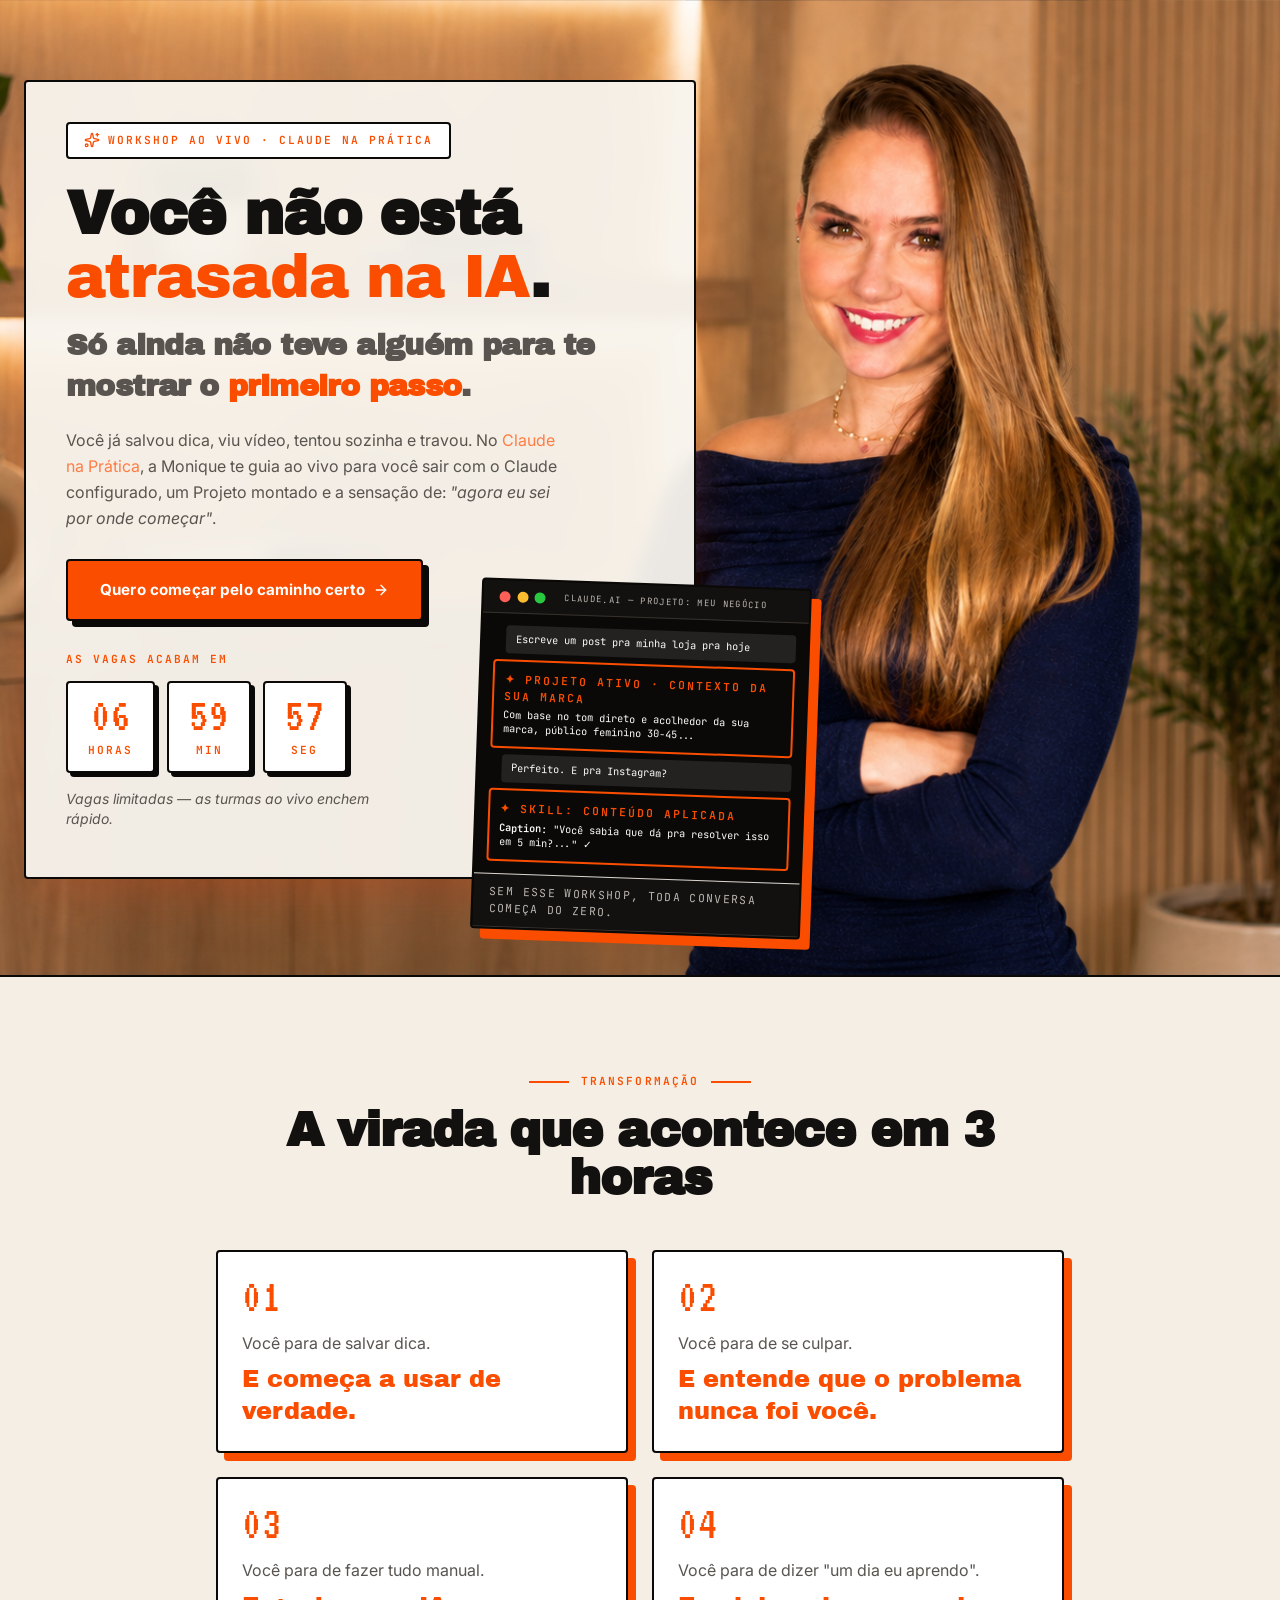
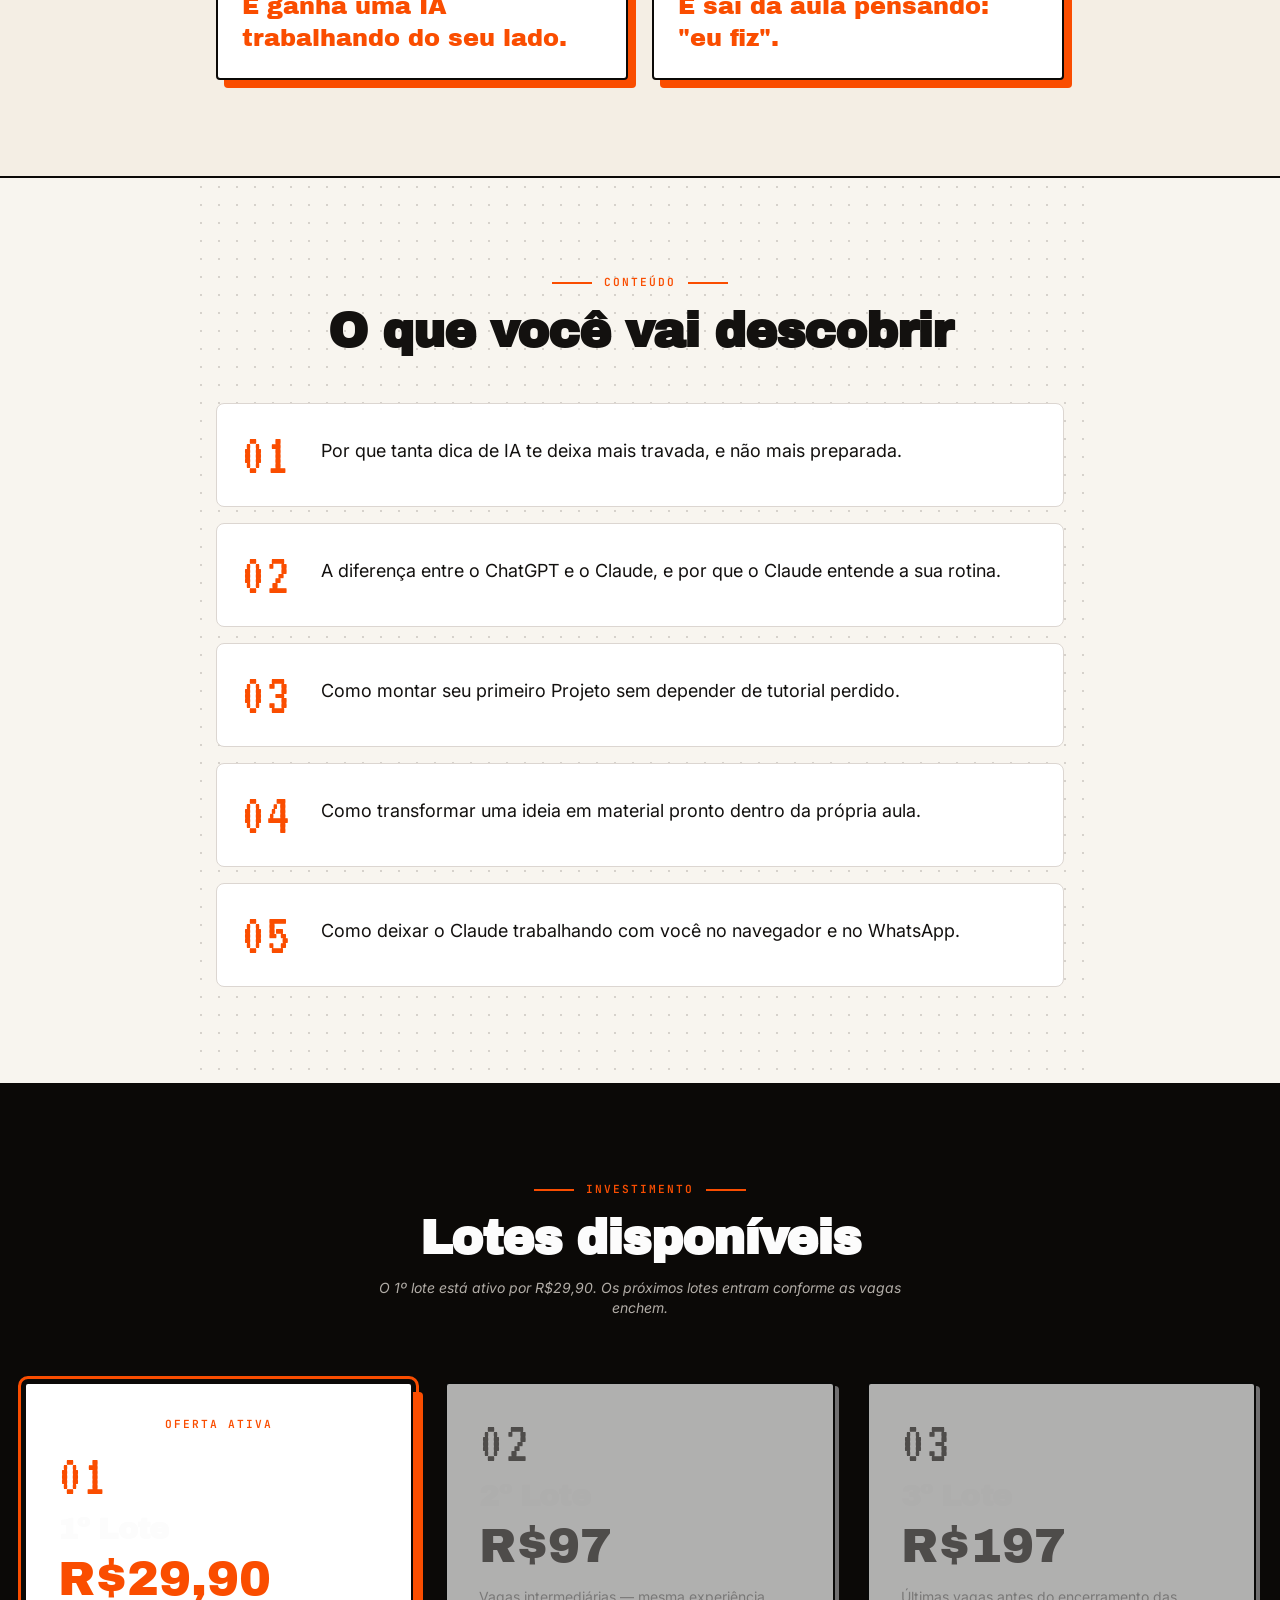
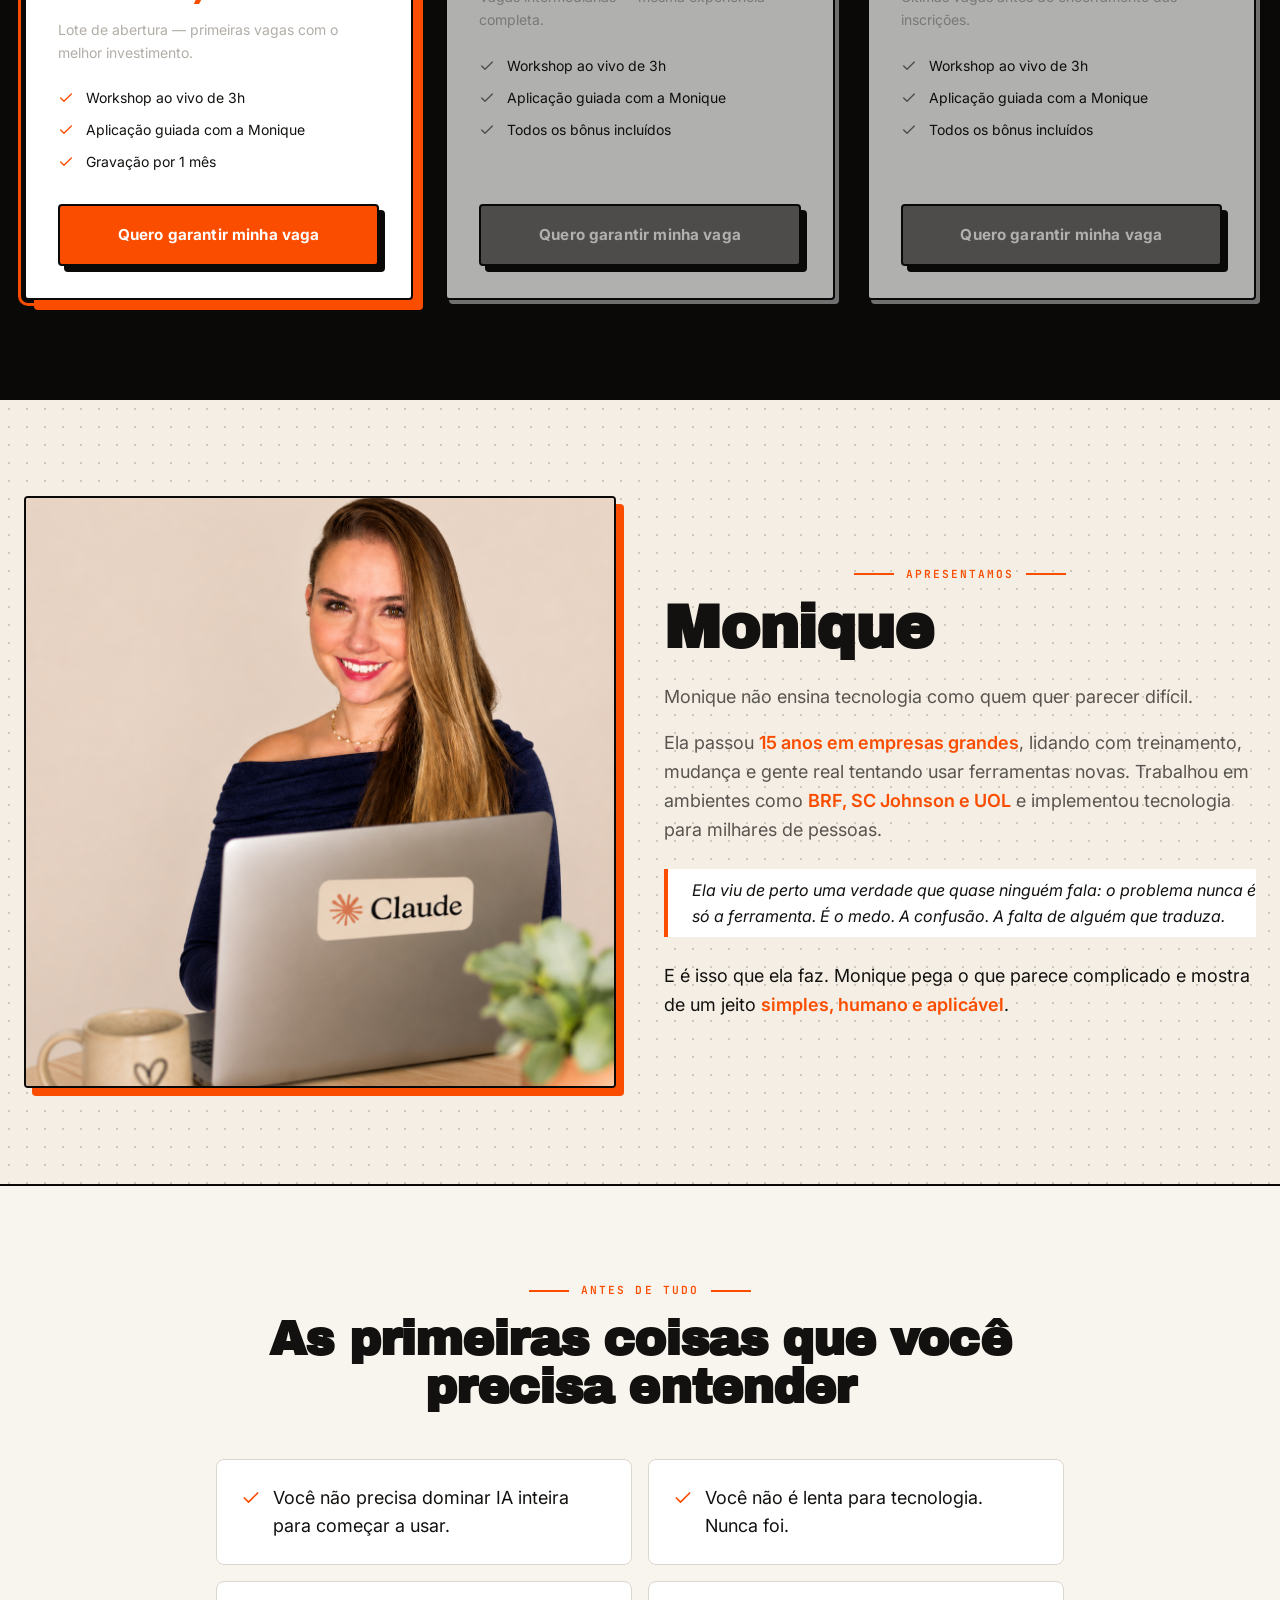
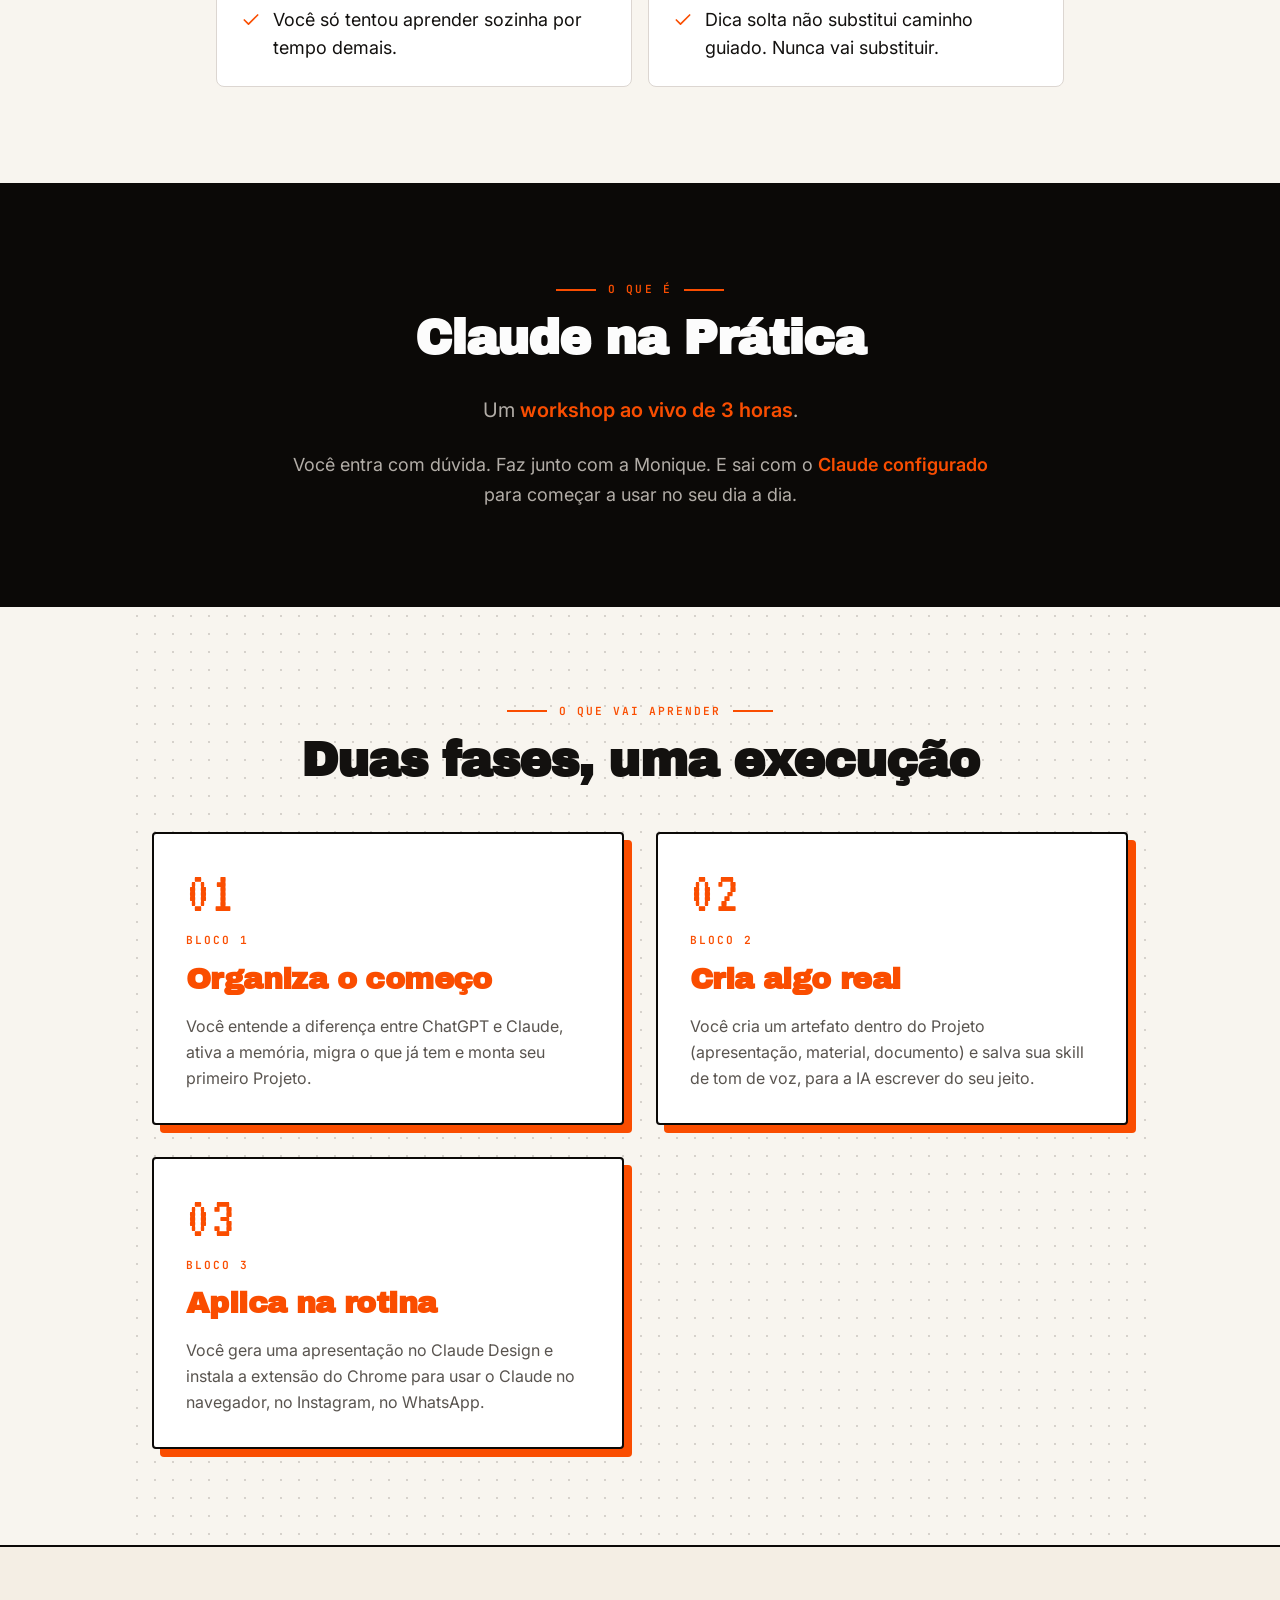
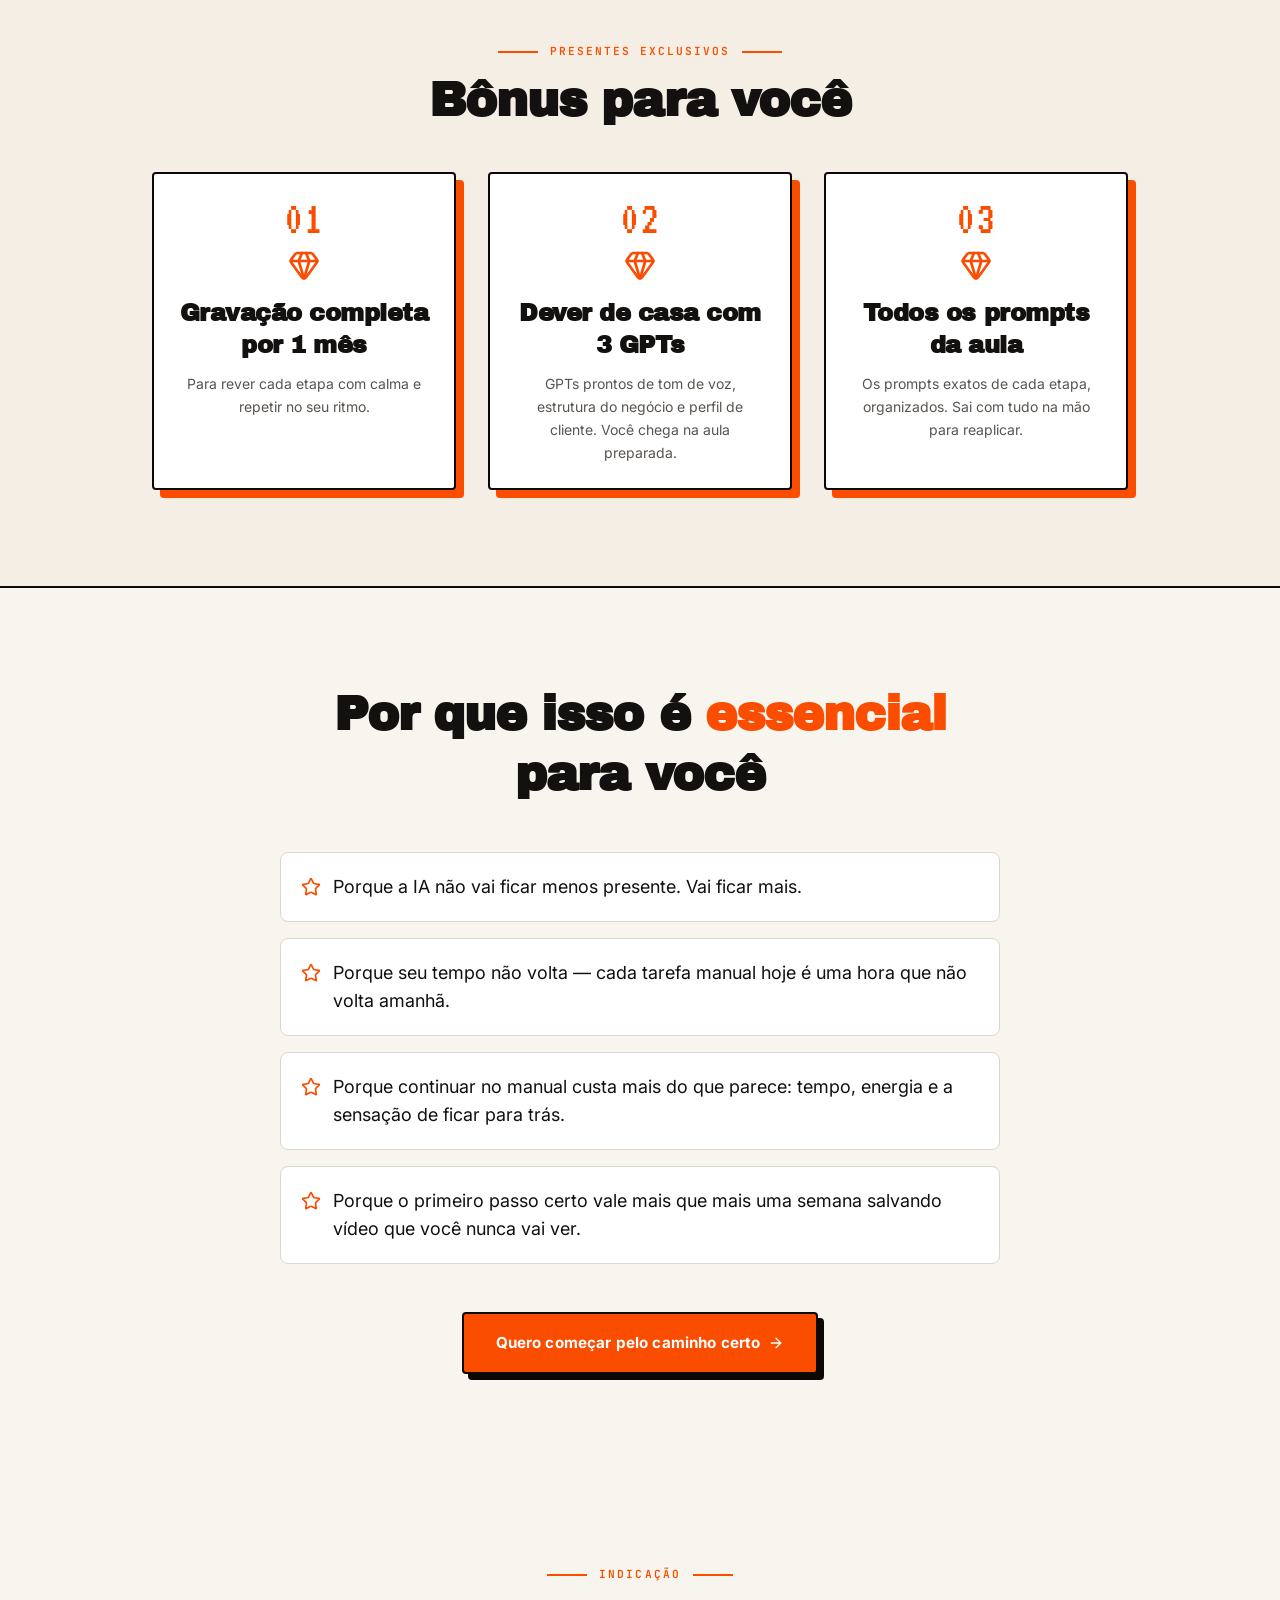
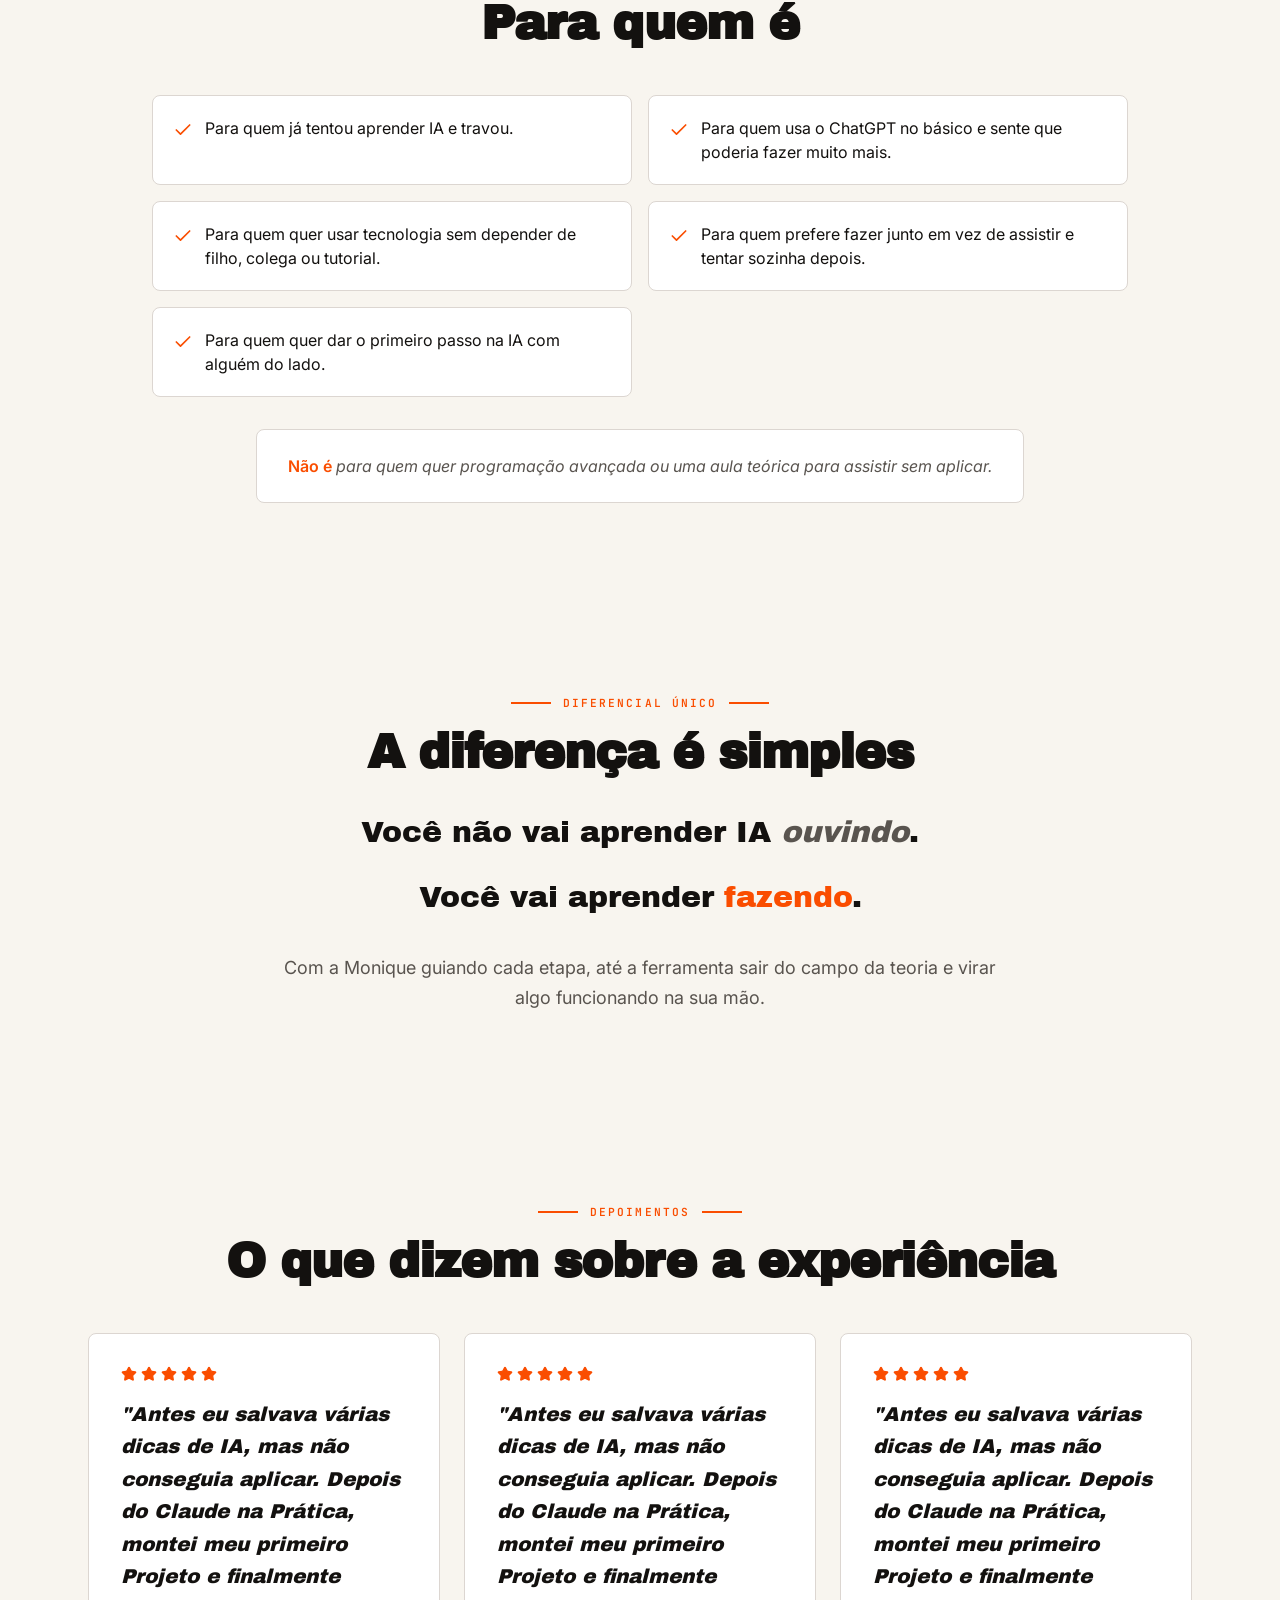
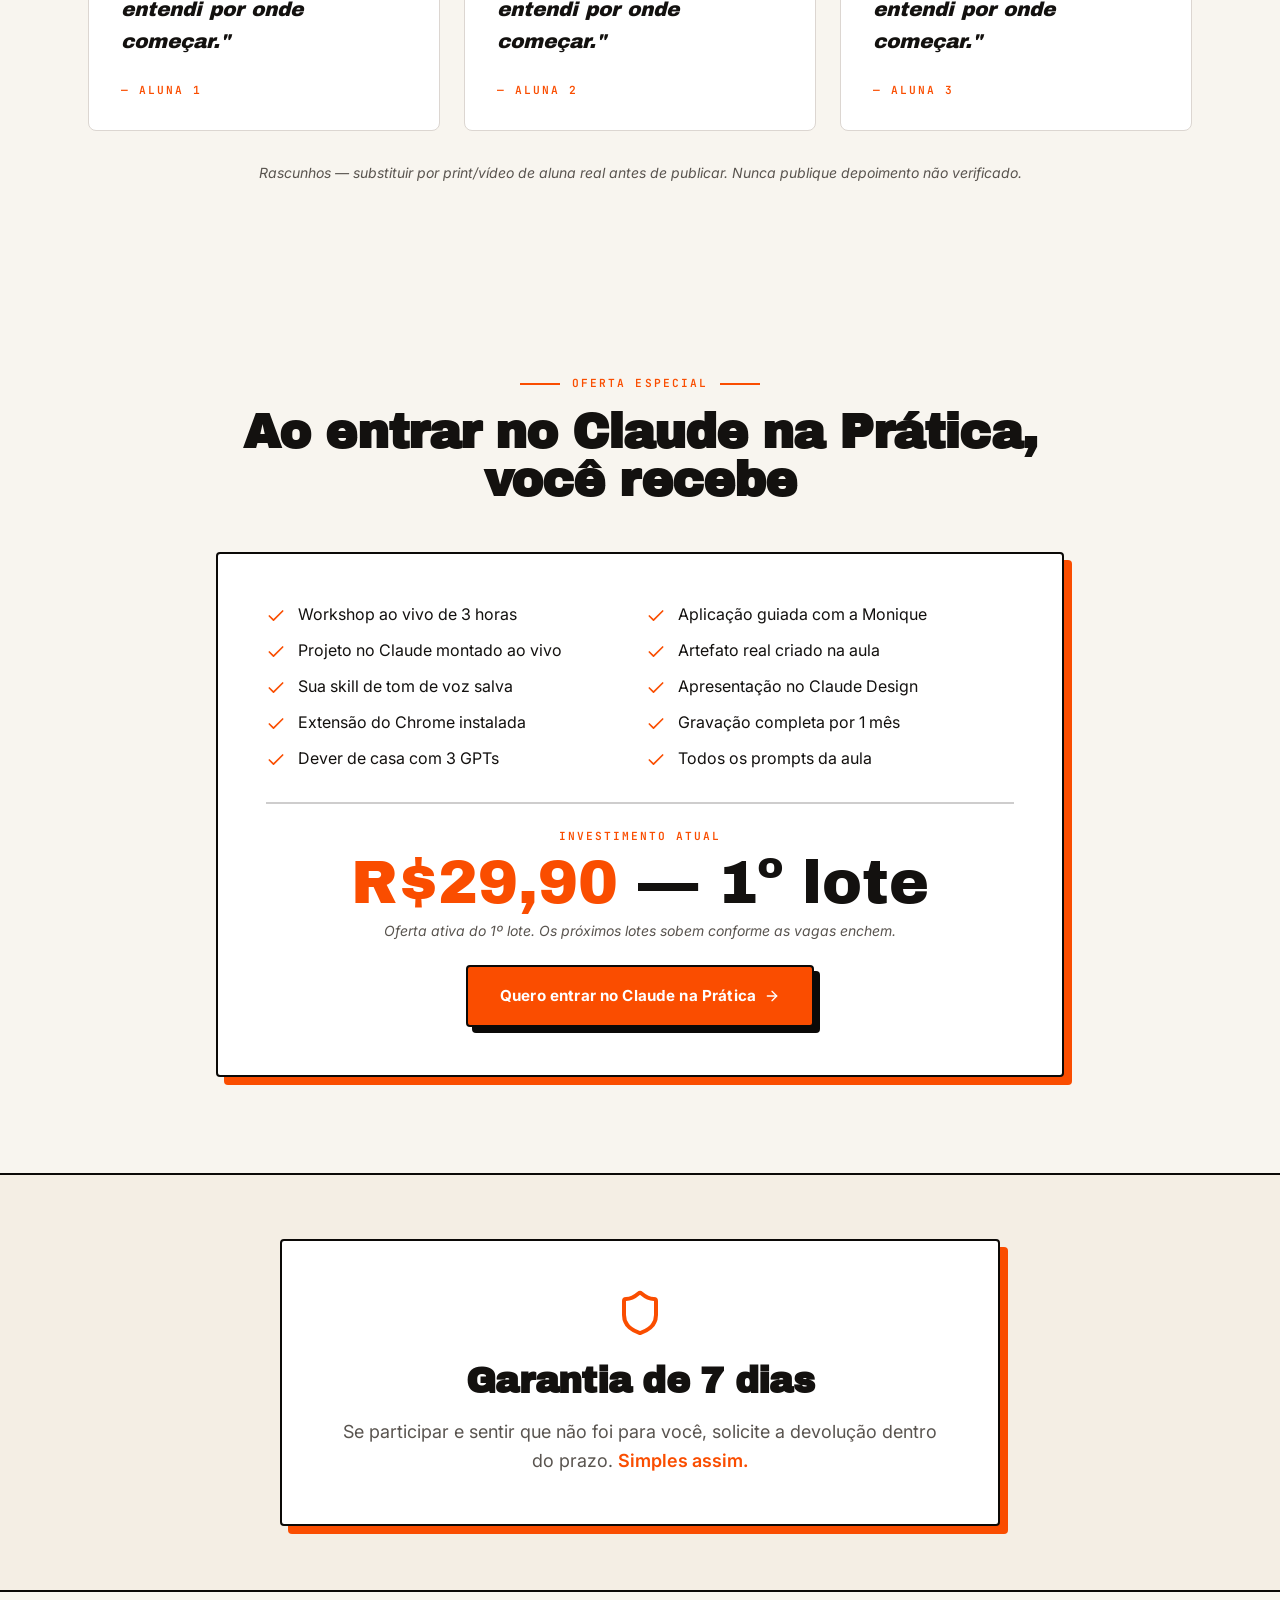
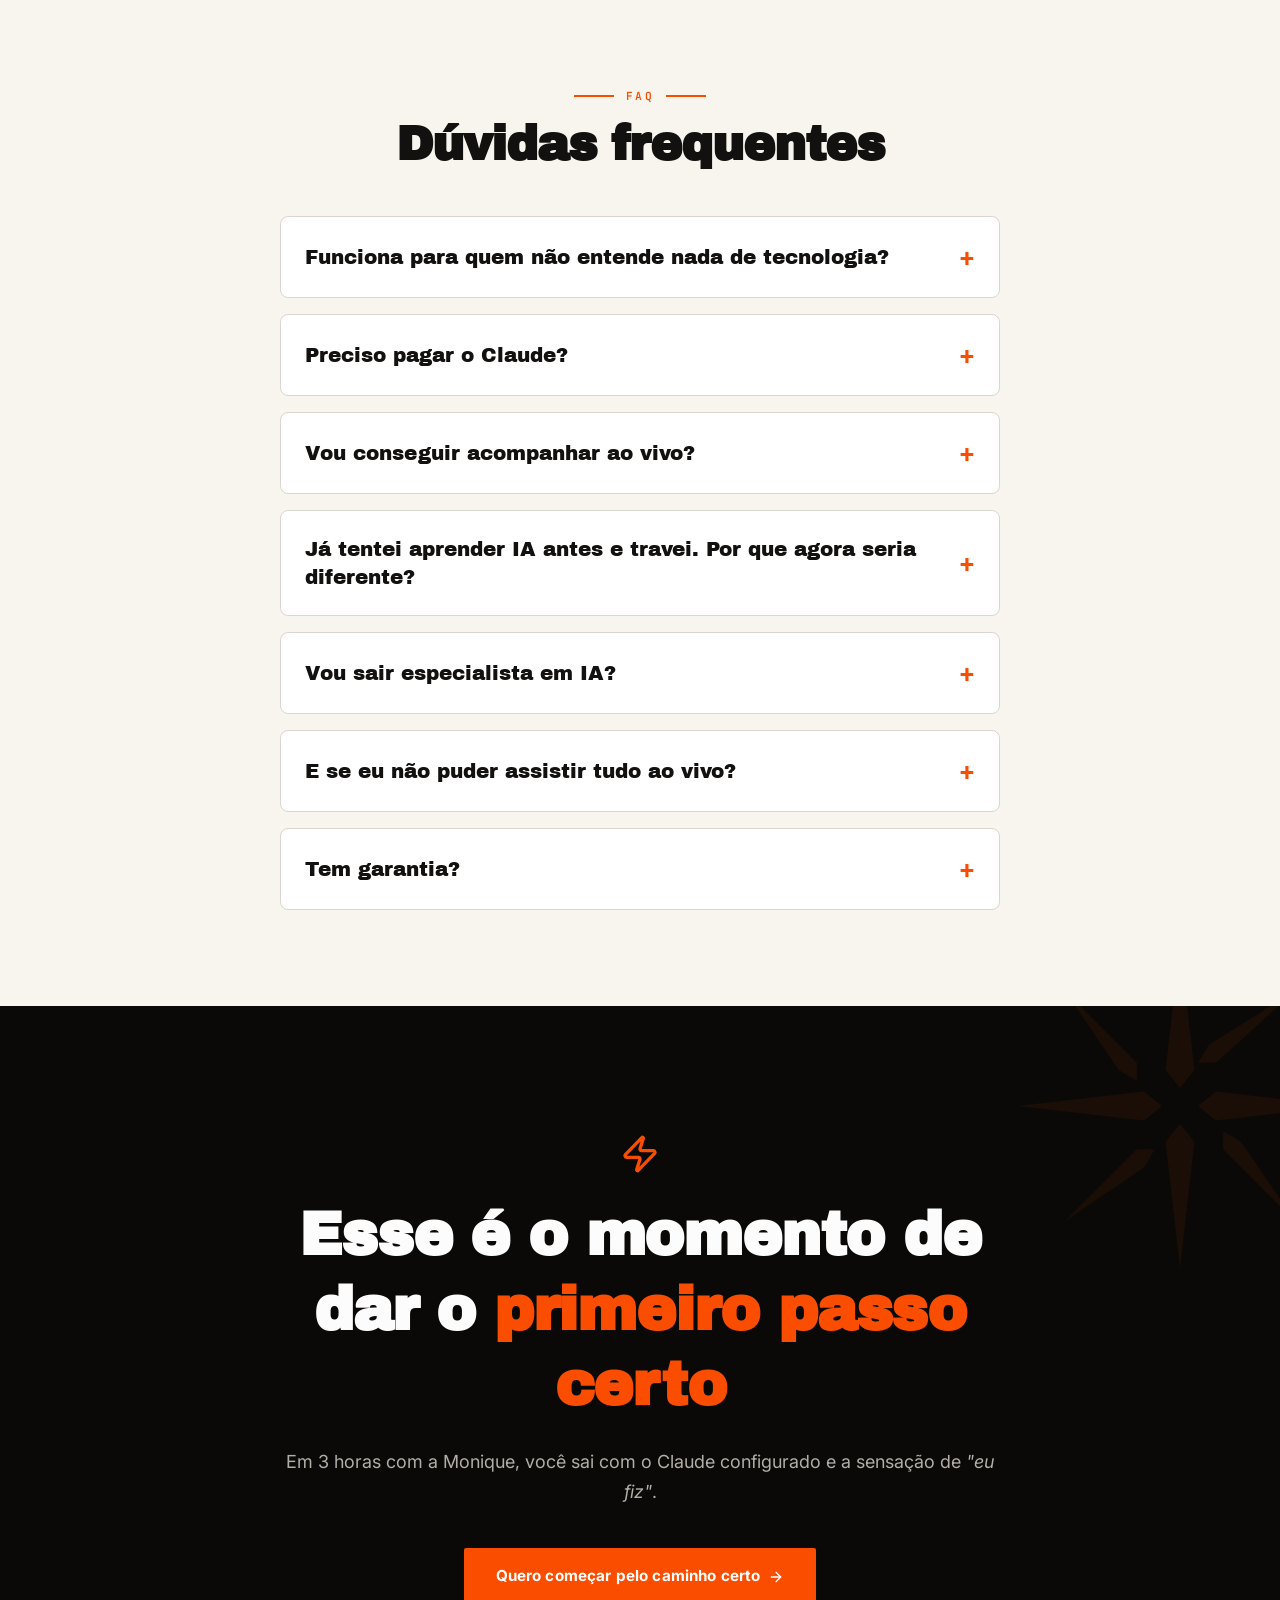
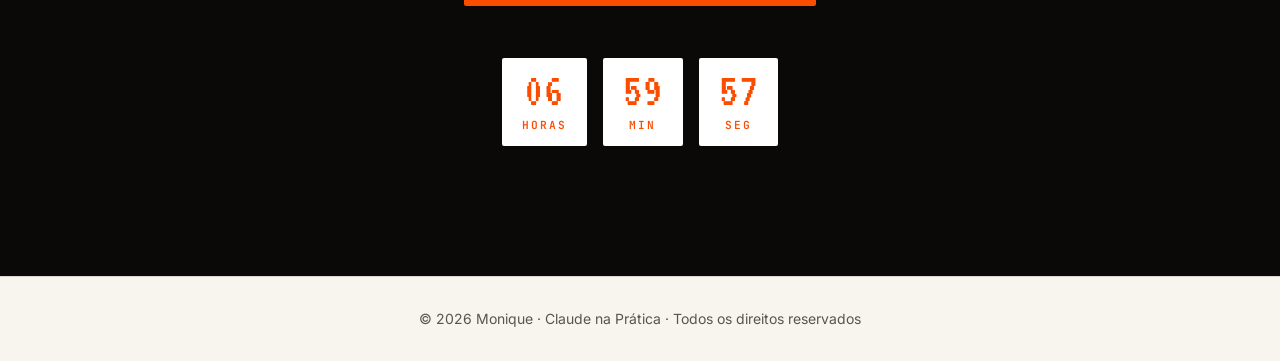
==== commit 55c2cb49: "Update all checkout buttons" ====
--- a/index.html
+++ b/index.html
@@ -4327,7 +4327,7 @@
 /></noscript>
 <!-- End Meta Pixel Code (noscript) -->
 <div class="min-h-screen text-foreground" data-tsd-source="/src/routes/index.tsx:163:5"><section class="relative overflow-hidden" data-tsd-source="/src/routes/index.tsx:165:7"><div class="lg:hidden container mx-auto px-6 pt-10 pb-2" data-tsd-source="/src/routes/index.tsx:167:9"><div class="offset-card aspect-[4/5] sm:aspect-[16/10] overflow-hidden max-w-md mx-auto" data-tsd-source="/src/routes/index.tsx:168:11"><img src="assets/head.png" alt="Monique" class="w-full h-full object-cover" data-tsd-source="/src/routes/index.tsx:169:13"/></div></div><div class="relative lg:min-h-[760px]" data-tsd-source="/src/routes/index.tsx:173:9"><div class="hidden lg:block absolute inset-0 bg-cover bg-center" style="background-image:url(assets/head.png)" data-tsd-source="/src/routes/index.tsx:175:11"></div><div class="container mx-auto px-6 pt-10 lg:pt-20 pb-16 lg:pb-24 relative" data-tsd-source="/src/routes/index.tsx:177:11"><div class="relative max-w-2xl lg:bg-background/95 lg:backdrop-blur-sm border-2 border-ink rounded-sm p-6 sm:p-8 lg:p-10 lg:pb-12 bg-background" style="box-shadow:var(--shadow-luxe, 8px 8px 0 0 var(--gold))" data-tsd-source="/src/routes/index.tsx:178:13"><div class="inline-flex items-center gap-2 border-2 border-ink bg-card px-4 py-2 mb-6 rounded-sm" data-tsd-source="/src/routes/index.tsx:179:15"><svg xmlns="http://www.w3.org/2000/svg" width="24" height="24" viewBox="0 0 24 24" fill="none" stroke="currentColor" stroke-width="2" stroke-linecap="round" stroke-linejoin="round" class="lucide lucide-sparkles w-4 h-4 text-gold" aria-hidden="true" data-tsd-source="/src/routes/index.tsx:180:17"><path d="M11.017 2.814a1 1 0 0 1 1.966 0l1.051 5.558a2 2 0 0 0 1.594 1.594l5.558 1.051a1 1 0 0 1 0 1.966l-5.558 1.051a2 2 0 0 0-1.594 1.594l-1.051 5.558a1 1 0 0 1-1.966 0l-1.051-5.558a2 2 0 0 0-1.594-1.594l-5.558-1.051a1 1 0 0 1 0-1.966l5.558-1.051a2 2 0 0 0 1.594-1.594z"></path><path d="M20 2v4"></path><path d="M22 4h-4"></path><circle cx="4" cy="20" r="2"></circle></svg><span class="eyebrow" data-tsd-source="/src/routes/index.tsx:181:17">Workshop ao vivo · Claude na Prática</span></div><h1 class="font-display text-4xl md:text-5xl lg:text-6xl leading-[1.05] mb-4" data-tsd-source="/src/routes/index.tsx:183:15">Você não está <em class="text-gold not-italic font-normal">atrasada na IA</em>.</h1><h2 class="font-display text-xl md:text-2xl lg:text-3xl text-muted-foreground leading-snug mb-5" data-tsd-source="/src/routes/index.tsx:186:15">Só ainda não teve alguém para te mostrar o <em class="text-gold not-italic">primeiro passo</em>.</h2><p class="text-base text-muted-foreground mb-7 leading-relaxed lg:max-w-[31rem]" data-tsd-source="/src/routes/index.tsx:189:15">Você já salvou dica, viu vídeo, tentou sozinha e travou. No <span class="text-gold-soft">Claude na Prática</span>, a Monique te guia ao vivo para você sair com o Claude configurado, um Projeto montado e a sensação de: <span class="italic">&quot;agora eu sei por onde começar&quot;</span>.</p><div class="mb-6" data-tsd-source="/src/routes/index.tsx:192:15">
-<a href="#oferta" class="btn-gold" data-tsd-source="/src/routes/index.tsx:68:5">Quero começar pelo caminho certo<!-- --> <svg xmlns="http://www.w3.org/2000/svg" width="24" height="24" viewBox="0 0 24 24" fill="none" stroke="currentColor" stroke-width="2" stroke-linecap="round" stroke-linejoin="round" class="lucide lucide-arrow-right w-4 h-4" aria-hidden="true" data-tsd-source="/src/routes/index.tsx:68:71"><path d="M5 12h14"></path><path d="m12 5 7 7-7 7"></path></svg></a></div>
+<a href="https://pay.assiny.com.br/5ee63a/node/BbCFz9" class="btn-gold" data-tsd-source="/src/routes/index.tsx:68:5" data-meta-event="InitiateCheckout" onclick="if(window.fbq){fbq('track','InitiateCheckout')}">Quero começar pelo caminho certo<!-- --> <svg xmlns="http://www.w3.org/2000/svg" width="24" height="24" viewBox="0 0 24 24" fill="none" stroke="currentColor" stroke-width="2" stroke-linecap="round" stroke-linejoin="round" class="lucide lucide-arrow-right w-4 h-4" aria-hidden="true" data-tsd-source="/src/routes/index.tsx:68:71"><path d="M5 12h14"></path><path d="m12 5 7 7-7 7"></path></svg></a></div>
 <div class="mb-3" data-tsd-source="/src/routes/index.tsx:193:15"><span class="eyebrow" data-tsd-source="/src/routes/index.tsx:193:37">As vagas acabam em</span></div>
 <div class="flex gap-3" data-offer-countdown role="timer" aria-live="off" aria-label="7 horas restantes" data-tsd-source="/src/routes/index.tsx:50:5">
 <div class="border-2 border-ink bg-card px-5 py-3 text-center min-w-[80px] rounded-sm" style="box-shadow:4px 4px 0 0 var(--ink)" data-tsd-source="/src/routes/index.tsx:44:5">
@@ -4347,22 +4347,22 @@
 <div class="pixel-num text-6xl mb-2" data-tsd-source="/src/routes/index.tsx:269:17">0<!-- -->1</div>
 <h3 class="font-display text-3xl mb-2" data-tsd-source="/src/routes/index.tsx:270:17">1º Lote</h3>
 <div class="font-display text-5xl text-gold mb-4" data-tsd-source="/src/routes/index.tsx:271:17">R$29,90</div>
-<p class="text-muted-foreground mb-6 text-sm leading-relaxed" data-tsd-source="/src/routes/index.tsx:272:17">Lote de abertura — primeiras vagas com o melhor investimento.</p><ul class="space-y-3 mb-8 flex-1" data-tsd-source="/src/routes/index.tsx:273:17"><li class="flex gap-3 text-sm" data-tsd-source="/src/routes/index.tsx:275:21"><svg xmlns="http://www.w3.org/2000/svg" width="24" height="24" viewBox="0 0 24 24" fill="none" stroke="currentColor" stroke-width="2" stroke-linecap="round" stroke-linejoin="round" class="lucide lucide-check w-4 h-4 text-gold mt-0.5 shrink-0" aria-hidden="true" data-tsd-source="/src/routes/index.tsx:276:23"><path d="M20 6 9 17l-5-5"></path></svg><span data-tsd-source="/src/routes/index.tsx:277:23">Workshop ao vivo de 3h</span></li><li class="flex gap-3 text-sm" data-tsd-source="/src/routes/index.tsx:275:21"><svg xmlns="http://www.w3.org/2000/svg" width="24" height="24" viewBox="0 0 24 24" fill="none" stroke="currentColor" stroke-width="2" stroke-linecap="round" stroke-linejoin="round" class="lucide lucide-check w-4 h-4 text-gold mt-0.5 shrink-0" aria-hidden="true" data-tsd-source="/src/routes/index.tsx:276:23"><path d="M20 6 9 17l-5-5"></path></svg><span data-tsd-source="/src/routes/index.tsx:277:23">Aplicação guiada com a Monique</span></li><li class="flex gap-3 text-sm" data-tsd-source="/src/routes/index.tsx:275:21"><svg xmlns="http://www.w3.org/2000/svg" width="24" height="24" viewBox="0 0 24 24" fill="none" stroke="currentColor" stroke-width="2" stroke-linecap="round" stroke-linejoin="round" class="lucide lucide-check w-4 h-4 text-gold mt-0.5 shrink-0" aria-hidden="true" data-tsd-source="/src/routes/index.tsx:276:23"><path d="M20 6 9 17l-5-5"></path></svg><span data-tsd-source="/src/routes/index.tsx:277:23">Gravação por 1 mês</span></li></ul><a href="https://pay.kiwify.com.br/GD1sFO7" class="btn-gold justify-center" data-meta-event="InitiateCheckout" onclick="if(window.fbq){fbq('track','InitiateCheckout')}" data-tsd-source="/src/routes/index.tsx:281:17">Quero garantir minha vaga</a></div>
+<p class="text-muted-foreground mb-6 text-sm leading-relaxed" data-tsd-source="/src/routes/index.tsx:272:17">Lote de abertura — primeiras vagas com o melhor investimento.</p><ul class="space-y-3 mb-8 flex-1" data-tsd-source="/src/routes/index.tsx:273:17"><li class="flex gap-3 text-sm" data-tsd-source="/src/routes/index.tsx:275:21"><svg xmlns="http://www.w3.org/2000/svg" width="24" height="24" viewBox="0 0 24 24" fill="none" stroke="currentColor" stroke-width="2" stroke-linecap="round" stroke-linejoin="round" class="lucide lucide-check w-4 h-4 text-gold mt-0.5 shrink-0" aria-hidden="true" data-tsd-source="/src/routes/index.tsx:276:23"><path d="M20 6 9 17l-5-5"></path></svg><span data-tsd-source="/src/routes/index.tsx:277:23">Workshop ao vivo de 3h</span></li><li class="flex gap-3 text-sm" data-tsd-source="/src/routes/index.tsx:275:21"><svg xmlns="http://www.w3.org/2000/svg" width="24" height="24" viewBox="0 0 24 24" fill="none" stroke="currentColor" stroke-width="2" stroke-linecap="round" stroke-linejoin="round" class="lucide lucide-check w-4 h-4 text-gold mt-0.5 shrink-0" aria-hidden="true" data-tsd-source="/src/routes/index.tsx:276:23"><path d="M20 6 9 17l-5-5"></path></svg><span data-tsd-source="/src/routes/index.tsx:277:23">Aplicação guiada com a Monique</span></li><li class="flex gap-3 text-sm" data-tsd-source="/src/routes/index.tsx:275:21"><svg xmlns="http://www.w3.org/2000/svg" width="24" height="24" viewBox="0 0 24 24" fill="none" stroke="currentColor" stroke-width="2" stroke-linecap="round" stroke-linejoin="round" class="lucide lucide-check w-4 h-4 text-gold mt-0.5 shrink-0" aria-hidden="true" data-tsd-source="/src/routes/index.tsx:276:23"><path d="M20 6 9 17l-5-5"></path></svg><span data-tsd-source="/src/routes/index.tsx:277:23">Gravação por 1 mês</span></li></ul><a href="https://pay.assiny.com.br/5ee63a/node/BbCFz9" class="btn-gold justify-center" data-tsd-source="/src/routes/index.tsx:281:17" data-meta-event="InitiateCheckout" onclick="if(window.fbq){fbq('track','InitiateCheckout')}">Quero garantir minha vaga</a></div>
 <div class="bg-card text-foreground p-8 flex flex-col rounded-sm border-2 border-ink" style="box-shadow:4px 4px 0 0 #9ca3af;opacity:.68;filter:grayscale(.95) saturate(.35) blur(.15px)" data-tsd-source="/src/routes/index.tsx:267:15">
 <div class="pixel-num text-6xl mb-2" data-tsd-source="/src/routes/index.tsx:269:17">0<!-- -->2</div>
 <h3 class="font-display text-3xl mb-2" data-tsd-source="/src/routes/index.tsx:270:17">2º Lote</h3>
 <div class="font-display text-5xl text-gold mb-4" data-tsd-source="/src/routes/index.tsx:271:17">R$97</div>
-<p class="text-muted-foreground mb-6 text-sm leading-relaxed" data-tsd-source="/src/routes/index.tsx:272:17">Vagas intermediárias — mesma experiência completa.</p><ul class="space-y-3 mb-8 flex-1" data-tsd-source="/src/routes/index.tsx:273:17"><li class="flex gap-3 text-sm" data-tsd-source="/src/routes/index.tsx:275:21"><svg xmlns="http://www.w3.org/2000/svg" width="24" height="24" viewBox="0 0 24 24" fill="none" stroke="currentColor" stroke-width="2" stroke-linecap="round" stroke-linejoin="round" class="lucide lucide-check w-4 h-4 text-gold mt-0.5 shrink-0" aria-hidden="true" data-tsd-source="/src/routes/index.tsx:276:23"><path d="M20 6 9 17l-5-5"></path></svg><span data-tsd-source="/src/routes/index.tsx:277:23">Workshop ao vivo de 3h</span></li><li class="flex gap-3 text-sm" data-tsd-source="/src/routes/index.tsx:275:21"><svg xmlns="http://www.w3.org/2000/svg" width="24" height="24" viewBox="0 0 24 24" fill="none" stroke="currentColor" stroke-width="2" stroke-linecap="round" stroke-linejoin="round" class="lucide lucide-check w-4 h-4 text-gold mt-0.5 shrink-0" aria-hidden="true" data-tsd-source="/src/routes/index.tsx:276:23"><path d="M20 6 9 17l-5-5"></path></svg><span data-tsd-source="/src/routes/index.tsx:277:23">Aplicação guiada com a Monique</span></li><li class="flex gap-3 text-sm" data-tsd-source="/src/routes/index.tsx:275:21"><svg xmlns="http://www.w3.org/2000/svg" width="24" height="24" viewBox="0 0 24 24" fill="none" stroke="currentColor" stroke-width="2" stroke-linecap="round" stroke-linejoin="round" class="lucide lucide-check w-4 h-4 text-gold mt-0.5 shrink-0" aria-hidden="true" data-tsd-source="/src/routes/index.tsx:276:23"><path d="M20 6 9 17l-5-5"></path></svg><span data-tsd-source="/src/routes/index.tsx:277:23">Todos os bônus incluídos</span></li></ul><a href="#" class="btn-gold justify-center" data-tsd-source="/src/routes/index.tsx:281:17">Quero garantir minha vaga</a></div>
+<p class="text-muted-foreground mb-6 text-sm leading-relaxed" data-tsd-source="/src/routes/index.tsx:272:17">Vagas intermediárias — mesma experiência completa.</p><ul class="space-y-3 mb-8 flex-1" data-tsd-source="/src/routes/index.tsx:273:17"><li class="flex gap-3 text-sm" data-tsd-source="/src/routes/index.tsx:275:21"><svg xmlns="http://www.w3.org/2000/svg" width="24" height="24" viewBox="0 0 24 24" fill="none" stroke="currentColor" stroke-width="2" stroke-linecap="round" stroke-linejoin="round" class="lucide lucide-check w-4 h-4 text-gold mt-0.5 shrink-0" aria-hidden="true" data-tsd-source="/src/routes/index.tsx:276:23"><path d="M20 6 9 17l-5-5"></path></svg><span data-tsd-source="/src/routes/index.tsx:277:23">Workshop ao vivo de 3h</span></li><li class="flex gap-3 text-sm" data-tsd-source="/src/routes/index.tsx:275:21"><svg xmlns="http://www.w3.org/2000/svg" width="24" height="24" viewBox="0 0 24 24" fill="none" stroke="currentColor" stroke-width="2" stroke-linecap="round" stroke-linejoin="round" class="lucide lucide-check w-4 h-4 text-gold mt-0.5 shrink-0" aria-hidden="true" data-tsd-source="/src/routes/index.tsx:276:23"><path d="M20 6 9 17l-5-5"></path></svg><span data-tsd-source="/src/routes/index.tsx:277:23">Aplicação guiada com a Monique</span></li><li class="flex gap-3 text-sm" data-tsd-source="/src/routes/index.tsx:275:21"><svg xmlns="http://www.w3.org/2000/svg" width="24" height="24" viewBox="0 0 24 24" fill="none" stroke="currentColor" stroke-width="2" stroke-linecap="round" stroke-linejoin="round" class="lucide lucide-check w-4 h-4 text-gold mt-0.5 shrink-0" aria-hidden="true" data-tsd-source="/src/routes/index.tsx:276:23"><path d="M20 6 9 17l-5-5"></path></svg><span data-tsd-source="/src/routes/index.tsx:277:23">Todos os bônus incluídos</span></li></ul><a href="https://pay.assiny.com.br/5ee63a/node/BbCFz9" class="btn-gold justify-center" data-tsd-source="/src/routes/index.tsx:281:17" data-meta-event="InitiateCheckout" onclick="if(window.fbq){fbq('track','InitiateCheckout')}">Quero garantir minha vaga</a></div>
 <div class="bg-card text-foreground p-8 flex flex-col rounded-sm border-2 border-ink" style="box-shadow:4px 4px 0 0 #9ca3af;opacity:.68;filter:grayscale(.95) saturate(.35) blur(.15px)" data-tsd-source="/src/routes/index.tsx:267:15">
 <div class="pixel-num text-6xl mb-2" data-tsd-source="/src/routes/index.tsx:269:17">0<!-- -->3</div>
 <h3 class="font-display text-3xl mb-2" data-tsd-source="/src/routes/index.tsx:270:17">3º Lote</h3>
 <div class="font-display text-5xl text-gold mb-4" data-tsd-source="/src/routes/index.tsx:271:17">R$197</div>
-<p class="text-muted-foreground mb-6 text-sm leading-relaxed" data-tsd-source="/src/routes/index.tsx:272:17">Últimas vagas antes do encerramento das inscrições.</p><ul class="space-y-3 mb-8 flex-1" data-tsd-source="/src/routes/index.tsx:273:17"><li class="flex gap-3 text-sm" data-tsd-source="/src/routes/index.tsx:275:21"><svg xmlns="http://www.w3.org/2000/svg" width="24" height="24" viewBox="0 0 24 24" fill="none" stroke="currentColor" stroke-width="2" stroke-linecap="round" stroke-linejoin="round" class="lucide lucide-check w-4 h-4 text-gold mt-0.5 shrink-0" aria-hidden="true" data-tsd-source="/src/routes/index.tsx:276:23"><path d="M20 6 9 17l-5-5"></path></svg><span data-tsd-source="/src/routes/index.tsx:277:23">Workshop ao vivo de 3h</span></li><li class="flex gap-3 text-sm" data-tsd-source="/src/routes/index.tsx:275:21"><svg xmlns="http://www.w3.org/2000/svg" width="24" height="24" viewBox="0 0 24 24" fill="none" stroke="currentColor" stroke-width="2" stroke-linecap="round" stroke-linejoin="round" class="lucide lucide-check w-4 h-4 text-gold mt-0.5 shrink-0" aria-hidden="true" data-tsd-source="/src/routes/index.tsx:276:23"><path d="M20 6 9 17l-5-5"></path></svg><span data-tsd-source="/src/routes/index.tsx:277:23">Aplicação guiada com a Monique</span></li><li class="flex gap-3 text-sm" data-tsd-source="/src/routes/index.tsx:275:21"><svg xmlns="http://www.w3.org/2000/svg" width="24" height="24" viewBox="0 0 24 24" fill="none" stroke="currentColor" stroke-width="2" stroke-linecap="round" stroke-linejoin="round" class="lucide lucide-check w-4 h-4 text-gold mt-0.5 shrink-0" aria-hidden="true" data-tsd-source="/src/routes/index.tsx:276:23"><path d="M20 6 9 17l-5-5"></path></svg><span data-tsd-source="/src/routes/index.tsx:277:23">Todos os bônus incluídos</span></li></ul><a href="#" class="btn-gold justify-center" data-tsd-source="/src/routes/index.tsx:281:17">Quero garantir minha vaga</a></div></div></section></div><div class="bg-cream bg-dotted-dark border-y-2 border-ink" data-tsd-source="/src/routes/index.tsx:289:7"><section class="container mx-auto px-6 py-24 grid lg:grid-cols-2 gap-12 items-center" data-tsd-source="/src/routes/index.tsx:290:9"><div class="offset-card aspect-square overflow-hidden order-2 lg:order-1" data-tsd-source="/src/routes/index.tsx:291:11"><img src="assets/apresentacao.png" alt="Monique" class="w-full h-full object-cover" data-tsd-source="/src/routes/index.tsx:292:13"/></div><div class="order-1 lg:order-2" data-tsd-source="/src/routes/index.tsx:294:11"><div class="flex items-center gap-3 justify-center mb-4" data-tsd-source="/src/routes/index.tsx:57:3"><span class="gold-divider" data-tsd-source="/src/routes/index.tsx:58:5"></span><span class="eyebrow" data-tsd-source="/src/routes/index.tsx:59:5">Apresentamos</span><span class="gold-divider" data-tsd-source="/src/routes/index.tsx:60:5"></span></div><h2 class="font-display text-5xl md:text-6xl mb-6" data-tsd-source="/src/routes/index.tsx:296:13">Monique</h2><p class="text-lg text-muted-foreground mb-4 leading-relaxed" data-tsd-source="/src/routes/index.tsx:297:13">Monique não ensina tecnologia como quem quer parecer difícil.</p><p class="text-lg text-muted-foreground mb-4 leading-relaxed" data-tsd-source="/src/routes/index.tsx:300:13">Ela passou <span class="text-gold font-semibold" data-tsd-source="/src/routes/index.tsx:301:26">15 anos em empresas grandes</span>, lidando com treinamento, mudança e gente real tentando usar ferramentas novas. Trabalhou em ambientes como <span class="text-gold font-semibold" data-tsd-source="/src/routes/index.tsx:301:211">BRF, SC Johnson e UOL</span> e implementou tecnologia para milhares de pessoas.</p><div class="border-l-4 border-gold pl-6 py-2 my-6 bg-card" data-tsd-source="/src/routes/index.tsx:303:13"><p class="text-foreground leading-relaxed italic" data-tsd-source="/src/routes/index.tsx:304:15">Ela viu de perto uma verdade que quase ninguém fala: o problema nunca é só a ferramenta. É o medo. A confusão. A falta de alguém que traduza.</p></div><p class="text-lg leading-relaxed" data-tsd-source="/src/routes/index.tsx:308:13">E é isso que ela faz. Monique pega o que parece complicado e mostra de um jeito <span class="text-gold font-semibold" data-tsd-source="/src/routes/index.tsx:309:95">simples, humano e aplicável</span>.</p></div></section></div><section class="container mx-auto px-6 py-24 max-w-4xl" data-tsd-source="/src/routes/index.tsx:316:7"><div class="flex items-center gap-3 justify-center mb-4" data-tsd-source="/src/routes/index.tsx:57:3"><span class="gold-divider" data-tsd-source="/src/routes/index.tsx:58:5"></span><span class="eyebrow" data-tsd-source="/src/routes/index.tsx:59:5">Antes de tudo</span><span class="gold-divider" data-tsd-source="/src/routes/index.tsx:60:5"></span></div><h2 class="font-display text-4xl md:text-5xl text-center mb-12" data-tsd-source="/src/routes/index.tsx:318:9">As primeiras coisas que você precisa entender</h2><div class="grid md:grid-cols-2 gap-4" data-tsd-source="/src/routes/index.tsx:319:9"><div class="luxe-card p-6 flex gap-3 items-start" data-tsd-source="/src/routes/index.tsx:321:13"><svg xmlns="http://www.w3.org/2000/svg" width="24" height="24" viewBox="0 0 24 24" fill="none" stroke="currentColor" stroke-width="2" stroke-linecap="round" stroke-linejoin="round" class="lucide lucide-check w-5 h-5 text-gold mt-1 shrink-0" aria-hidden="true" data-tsd-source="/src/routes/index.tsx:322:15"><path d="M20 6 9 17l-5-5"></path></svg><p class="text-lg" data-tsd-source="/src/routes/index.tsx:323:15">Você não precisa dominar IA inteira para começar a usar.</p></div><div class="luxe-card p-6 flex gap-3 items-start" data-tsd-source="/src/routes/index.tsx:321:13"><svg xmlns="http://www.w3.org/2000/svg" width="24" height="24" viewBox="0 0 24 24" fill="none" stroke="currentColor" stroke-width="2" stroke-linecap="round" stroke-linejoin="round" class="lucide lucide-check w-5 h-5 text-gold mt-1 shrink-0" aria-hidden="true" data-tsd-source="/src/routes/index.tsx:322:15"><path d="M20 6 9 17l-5-5"></path></svg><p class="text-lg" data-tsd-source="/src/routes/index.tsx:323:15">Você não é lenta para tecnologia. Nunca foi.</p></div><div class="luxe-card p-6 flex gap-3 items-start" data-tsd-source="/src/routes/index.tsx:321:13"><svg xmlns="http://www.w3.org/2000/svg" width="24" height="24" viewBox="0 0 24 24" fill="none" stroke="currentColor" stroke-width="2" stroke-linecap="round" stroke-linejoin="round" class="lucide lucide-check w-5 h-5 text-gold mt-1 shrink-0" aria-hidden="true" data-tsd-source="/src/routes/index.tsx:322:15"><path d="M20 6 9 17l-5-5"></path></svg><p class="text-lg" data-tsd-source="/src/routes/index.tsx:323:15">Você só tentou aprender sozinha por tempo demais.</p></div><div class="luxe-card p-6 flex gap-3 items-start" data-tsd-source="/src/routes/index.tsx:321:13"><svg xmlns="http://www.w3.org/2000/svg" width="24" height="24" viewBox="0 0 24 24" fill="none" stroke="currentColor" stroke-width="2" stroke-linecap="round" stroke-linejoin="round" class="lucide lucide-check w-5 h-5 text-gold mt-1 shrink-0" aria-hidden="true" data-tsd-source="/src/routes/index.tsx:322:15"><path d="M20 6 9 17l-5-5"></path></svg><p class="text-lg" data-tsd-source="/src/routes/index.tsx:323:15">Dica solta não substitui caminho guiado. Nunca vai substituir.</p></div></div></section><div class="bg-ink border-y-2 border-ink" data-tsd-source="/src/routes/index.tsx:330:7"><section class="container mx-auto px-6 py-24 max-w-3xl text-center" data-tsd-source="/src/routes/index.tsx:331:9"><div class="flex items-center gap-3 justify-center mb-4" data-tsd-source="/src/routes/index.tsx:57:3"><span class="gold-divider" data-tsd-source="/src/routes/index.tsx:58:5"></span><span class="eyebrow" data-tsd-source="/src/routes/index.tsx:59:5">O que é</span><span class="gold-divider" data-tsd-source="/src/routes/index.tsx:60:5"></span></div><h2 class="font-display text-4xl md:text-5xl mb-8 text-white" data-tsd-source="/src/routes/index.tsx:333:11">Claude na Prática</h2><p class="text-xl text-muted-foreground leading-relaxed mb-6" data-tsd-source="/src/routes/index.tsx:334:11">Um <span class="text-gold font-semibold" data-tsd-source="/src/routes/index.tsx:335:16">workshop ao vivo de 3 horas</span>.</p><p class="text-lg text-muted-foreground leading-relaxed" data-tsd-source="/src/routes/index.tsx:337:11">Você entra com dúvida. Faz junto com a Monique. E sai com o <span class="text-gold font-semibold" data-tsd-source="/src/routes/index.tsx:338:73">Claude configurado</span> para começar a usar no seu dia a dia.</p></section></div><section class="container mx-auto px-6 py-24 max-w-5xl bg-dotted" data-tsd-source="/src/routes/index.tsx:344:7"><div class="flex items-center gap-3 justify-center mb-4" data-tsd-source="/src/routes/index.tsx:57:3"><span class="gold-divider" data-tsd-source="/src/routes/index.tsx:58:5"></span><span class="eyebrow" data-tsd-source="/src/routes/index.tsx:59:5">O que vai aprender</span><span class="gold-divider" data-tsd-source="/src/routes/index.tsx:60:5"></span></div><h2 class="font-display text-4xl md:text-5xl text-center mb-12" data-tsd-source="/src/routes/index.tsx:346:9">Duas fases, uma execução</h2><div class="grid md:grid-cols-2 gap-8" data-tsd-source="/src/routes/index.tsx:347:9"><div class="offset-card p-8" data-tsd-source="/src/routes/index.tsx:349:13"><div class="pixel-num text-6xl mb-3" data-tsd-source="/src/routes/index.tsx:350:15">0<!-- -->1</div><div class="eyebrow mb-3" data-tsd-source="/src/routes/index.tsx:351:15">Bloco 1</div><h3 class="font-display text-3xl mb-4 text-gold" data-tsd-source="/src/routes/index.tsx:352:15">Organiza o começo</h3><p class="text-muted-foreground leading-relaxed" data-tsd-source="/src/routes/index.tsx:353:15">Você entende a diferença entre ChatGPT e Claude, ativa a memória, migra o que já tem e monta seu primeiro Projeto.</p></div><div class="offset-card p-8" data-tsd-source="/src/routes/index.tsx:349:13"><div class="pixel-num text-6xl mb-3" data-tsd-source="/src/routes/index.tsx:350:15">0<!-- -->2</div><div class="eyebrow mb-3" data-tsd-source="/src/routes/index.tsx:351:15">Bloco 2</div><h3 class="font-display text-3xl mb-4 text-gold" data-tsd-source="/src/routes/index.tsx:352:15">Cria algo real</h3><p class="text-muted-foreground leading-relaxed" data-tsd-source="/src/routes/index.tsx:353:15">Você cria um artefato dentro do Projeto (apresentação, material, documento) e salva sua skill de tom de voz, para a IA escrever do seu jeito.</p></div><div class="offset-card p-8" data-tsd-source="/src/routes/index.tsx:349:13"><div class="pixel-num text-6xl mb-3" data-tsd-source="/src/routes/index.tsx:350:15">0<!-- -->3</div><div class="eyebrow mb-3" data-tsd-source="/src/routes/index.tsx:351:15">Bloco 3</div><h3 class="font-display text-3xl mb-4 text-gold" data-tsd-source="/src/routes/index.tsx:352:15">Aplica na rotina</h3><p class="text-muted-foreground leading-relaxed" data-tsd-source="/src/routes/index.tsx:353:15">Você gera uma apresentação no Claude Design e instala a extensão do Chrome para usar o Claude no navegador, no Instagram, no WhatsApp.</p></div></div></section><div class="bg-cream border-y-2 border-ink" data-tsd-source="/src/routes/index.tsx:360:7"><section class="container mx-auto px-6 py-24 max-w-5xl" data-tsd-source="/src/routes/index.tsx:361:9"><div class="flex items-center gap-3 justify-center mb-4" data-tsd-source="/src/routes/index.tsx:57:3"><span class="gold-divider" data-tsd-source="/src/routes/index.tsx:58:5"></span><span class="eyebrow" data-tsd-source="/src/routes/index.tsx:59:5">Presentes Exclusivos</span><span class="gold-divider" data-tsd-source="/src/routes/index.tsx:60:5"></span></div><h2 class="font-display text-4xl md:text-5xl text-center mb-12" data-tsd-source="/src/routes/index.tsx:363:11">Bônus para você</h2><div class="grid md:grid-cols-3 gap-8" data-tsd-source="/src/routes/index.tsx:364:11"><div class="offset-card p-6 text-center" data-tsd-source="/src/routes/index.tsx:366:15"><div class="pixel-num text-5xl mb-2" data-tsd-source="/src/routes/index.tsx:367:17">0<!-- -->1</div><svg xmlns="http://www.w3.org/2000/svg" width="24" height="24" viewBox="0 0 24 24" fill="none" stroke="currentColor" stroke-width="2" stroke-linecap="round" stroke-linejoin="round" class="lucide lucide-gem w-8 h-8 text-gold mx-auto mb-4" aria-hidden="true" data-tsd-source="/src/routes/index.tsx:368:17"><path d="M10.5 3 8 9l4 13 4-13-2.5-6"></path><path d="M17 3a2 2 0 0 1 1.6.8l3 4a2 2 0 0 1 .013 2.382l-7.99 10.986a2 2 0 0 1-3.247 0l-7.99-10.986A2 2 0 0 1 2.4 7.8l2.998-3.997A2 2 0 0 1 7 3z"></path><path d="M2 9h20"></path></svg><h3 class="font-display text-2xl mb-3" data-tsd-source="/src/routes/index.tsx:369:17">Gravação completa por 1 mês</h3><p class="text-muted-foreground text-sm leading-relaxed" data-tsd-source="/src/routes/index.tsx:370:17">Para rever cada etapa com calma e repetir no seu ritmo.</p></div><div class="offset-card p-6 text-center" data-tsd-source="/src/routes/index.tsx:366:15"><div class="pixel-num text-5xl mb-2" data-tsd-source="/src/routes/index.tsx:367:17">0<!-- -->2</div><svg xmlns="http://www.w3.org/2000/svg" width="24" height="24" viewBox="0 0 24 24" fill="none" stroke="currentColor" stroke-width="2" stroke-linecap="round" stroke-linejoin="round" class="lucide lucide-gem w-8 h-8 text-gold mx-auto mb-4" aria-hidden="true" data-tsd-source="/src/routes/index.tsx:368:17"><path d="M10.5 3 8 9l4 13 4-13-2.5-6"></path><path d="M17 3a2 2 0 0 1 1.6.8l3 4a2 2 0 0 1 .013 2.382l-7.99 10.986a2 2 0 0 1-3.247 0l-7.99-10.986A2 2 0 0 1 2.4 7.8l2.998-3.997A2 2 0 0 1 7 3z"></path><path d="M2 9h20"></path></svg><h3 class="font-display text-2xl mb-3" data-tsd-source="/src/routes/index.tsx:369:17">Dever de casa com 3 GPTs</h3><p class="text-muted-foreground text-sm leading-relaxed" data-tsd-source="/src/routes/index.tsx:370:17">GPTs prontos de tom de voz, estrutura do negócio e perfil de cliente. Você chega na aula preparada.</p></div><div class="offset-card p-6 text-center" data-tsd-source="/src/routes/index.tsx:366:15"><div class="pixel-num text-5xl mb-2" data-tsd-source="/src/routes/index.tsx:367:17">0<!-- -->3</div><svg xmlns="http://www.w3.org/2000/svg" width="24" height="24" viewBox="0 0 24 24" fill="none" stroke="currentColor" stroke-width="2" stroke-linecap="round" stroke-linejoin="round" class="lucide lucide-gem w-8 h-8 text-gold mx-auto mb-4" aria-hidden="true" data-tsd-source="/src/routes/index.tsx:368:17"><path d="M10.5 3 8 9l4 13 4-13-2.5-6"></path><path d="M17 3a2 2 0 0 1 1.6.8l3 4a2 2 0 0 1 .013 2.382l-7.99 10.986a2 2 0 0 1-3.247 0l-7.99-10.986A2 2 0 0 1 2.4 7.8l2.998-3.997A2 2 0 0 1 7 3z"></path><path d="M2 9h20"></path></svg><h3 class="font-display text-2xl mb-3" data-tsd-source="/src/routes/index.tsx:369:17">Todos os prompts da aula</h3><p class="text-muted-foreground text-sm leading-relaxed" data-tsd-source="/src/routes/index.tsx:370:17">Os prompts exatos de cada etapa, organizados. Sai com tudo na mão para reaplicar.</p></div></div></section></div><section class="container mx-auto px-6 py-24 max-w-3xl text-center" data-tsd-source="/src/routes/index.tsx:378:7"><h2 class="font-display text-4xl md:text-5xl mb-12 leading-tight" data-tsd-source="/src/routes/index.tsx:379:9">Por que isso é <em class="text-gold not-italic" data-tsd-source="/src/routes/index.tsx:380:26">essencial</em> para você</h2><div class="space-y-4 mb-12 text-left" data-tsd-source="/src/routes/index.tsx:382:9"><div class="luxe-card p-5 flex gap-3 items-start" data-tsd-source="/src/routes/index.tsx:384:13"><svg xmlns="http://www.w3.org/2000/svg" width="24" height="24" viewBox="0 0 24 24" fill="none" stroke="currentColor" stroke-width="2" stroke-linecap="round" stroke-linejoin="round" class="lucide lucide-star w-5 h-5 text-gold mt-1 shrink-0" aria-hidden="true" data-tsd-source="/src/routes/index.tsx:385:15"><path d="M11.525 2.295a.53.53 0 0 1 .95 0l2.31 4.679a2.123 2.123 0 0 0 1.595 1.16l5.166.756a.53.53 0 0 1 .294.904l-3.736 3.638a2.123 2.123 0 0 0-.611 1.878l.882 5.14a.53.53 0 0 1-.771.56l-4.618-2.428a2.122 2.122 0 0 0-1.973 0L6.396 21.01a.53.53 0 0 1-.77-.56l.881-5.139a2.122 2.122 0 0 0-.611-1.879L2.16 9.795a.53.53 0 0 1 .294-.906l5.165-.755a2.122 2.122 0 0 0 1.597-1.16z"></path></svg><p class="text-lg" data-tsd-source="/src/routes/index.tsx:386:15">Porque a IA não vai ficar menos presente. Vai ficar mais.</p></div><div class="luxe-card p-5 flex gap-3 items-start" data-tsd-source="/src/routes/index.tsx:384:13"><svg xmlns="http://www.w3.org/2000/svg" width="24" height="24" viewBox="0 0 24 24" fill="none" stroke="currentColor" stroke-width="2" stroke-linecap="round" stroke-linejoin="round" class="lucide lucide-star w-5 h-5 text-gold mt-1 shrink-0" aria-hidden="true" data-tsd-source="/src/routes/index.tsx:385:15"><path d="M11.525 2.295a.53.53 0 0 1 .95 0l2.31 4.679a2.123 2.123 0 0 0 1.595 1.16l5.166.756a.53.53 0 0 1 .294.904l-3.736 3.638a2.123 2.123 0 0 0-.611 1.878l.882 5.14a.53.53 0 0 1-.771.56l-4.618-2.428a2.122 2.122 0 0 0-1.973 0L6.396 21.01a.53.53 0 0 1-.77-.56l.881-5.139a2.122 2.122 0 0 0-.611-1.879L2.16 9.795a.53.53 0 0 1 .294-.906l5.165-.755a2.122 2.122 0 0 0 1.597-1.16z"></path></svg><p class="text-lg" data-tsd-source="/src/routes/index.tsx:386:15">Porque seu tempo não volta — cada tarefa manual hoje é uma hora que não volta amanhã.</p></div><div class="luxe-card p-5 flex gap-3 items-start" data-tsd-source="/src/routes/index.tsx:384:13"><svg xmlns="http://www.w3.org/2000/svg" width="24" height="24" viewBox="0 0 24 24" fill="none" stroke="currentColor" stroke-width="2" stroke-linecap="round" stroke-linejoin="round" class="lucide lucide-star w-5 h-5 text-gold mt-1 shrink-0" aria-hidden="true" data-tsd-source="/src/routes/index.tsx:385:15"><path d="M11.525 2.295a.53.53 0 0 1 .95 0l2.31 4.679a2.123 2.123 0 0 0 1.595 1.16l5.166.756a.53.53 0 0 1 .294.904l-3.736 3.638a2.123 2.123 0 0 0-.611 1.878l.882 5.14a.53.53 0 0 1-.771.56l-4.618-2.428a2.122 2.122 0 0 0-1.973 0L6.396 21.01a.53.53 0 0 1-.77-.56l.881-5.139a2.122 2.122 0 0 0-.611-1.879L2.16 9.795a.53.53 0 0 1 .294-.906l5.165-.755a2.122 2.122 0 0 0 1.597-1.16z"></path></svg><p class="text-lg" data-tsd-source="/src/routes/index.tsx:386:15">Porque continuar no manual custa mais do que parece: tempo, energia e a sensação de ficar para trás.</p></div><div class="luxe-card p-5 flex gap-3 items-start" data-tsd-source="/src/routes/index.tsx:384:13"><svg xmlns="http://www.w3.org/2000/svg" width="24" height="24" viewBox="0 0 24 24" fill="none" stroke="currentColor" stroke-width="2" stroke-linecap="round" stroke-linejoin="round" class="lucide lucide-star w-5 h-5 text-gold mt-1 shrink-0" aria-hidden="true" data-tsd-source="/src/routes/index.tsx:385:15"><path d="M11.525 2.295a.53.53 0 0 1 .95 0l2.31 4.679a2.123 2.123 0 0 0 1.595 1.16l5.166.756a.53.53 0 0 1 .294.904l-3.736 3.638a2.123 2.123 0 0 0-.611 1.878l.882 5.14a.53.53 0 0 1-.771.56l-4.618-2.428a2.122 2.122 0 0 0-1.973 0L6.396 21.01a.53.53 0 0 1-.77-.56l.881-5.139a2.122 2.122 0 0 0-.611-1.879L2.16 9.795a.53.53 0 0 1 .294-.906l5.165-.755a2.122 2.122 0 0 0 1.597-1.16z"></path></svg><p class="text-lg" data-tsd-source="/src/routes/index.tsx:386:15">Porque o primeiro passo certo vale mais que mais uma semana salvando vídeo que você nunca vai ver.</p></div></div>
-<a href="#oferta" class="btn-gold" data-tsd-source="/src/routes/index.tsx:68:5">Quero começar pelo caminho certo<!-- --> <svg xmlns="http://www.w3.org/2000/svg" width="24" height="24" viewBox="0 0 24 24" fill="none" stroke="currentColor" stroke-width="2" stroke-linecap="round" stroke-linejoin="round" class="lucide lucide-arrow-right w-4 h-4" aria-hidden="true" data-tsd-source="/src/routes/index.tsx:68:71"><path d="M5 12h14"></path><path d="m12 5 7 7-7 7"></path></svg></a></section><section class="container mx-auto px-6 py-24 max-w-5xl" data-tsd-source="/src/routes/index.tsx:394:7"><div class="flex items-center gap-3 justify-center mb-4" data-tsd-source="/src/routes/index.tsx:57:3"><span class="gold-divider" data-tsd-source="/src/routes/index.tsx:58:5"></span><span class="eyebrow" data-tsd-source="/src/routes/index.tsx:59:5">Indicação</span><span class="gold-divider" data-tsd-source="/src/routes/index.tsx:60:5"></span></div><h2 class="font-display text-4xl md:text-5xl text-center mb-12" data-tsd-source="/src/routes/index.tsx:396:9">Para quem é</h2><div class="grid md:grid-cols-2 gap-4 mb-8" data-tsd-source="/src/routes/index.tsx:397:9"><div class="luxe-card p-5 flex gap-3 items-start" data-tsd-source="/src/routes/index.tsx:399:13"><svg xmlns="http://www.w3.org/2000/svg" width="24" height="24" viewBox="0 0 24 24" fill="none" stroke="currentColor" stroke-width="2" stroke-linecap="round" stroke-linejoin="round" class="lucide lucide-check w-5 h-5 text-gold mt-1 shrink-0" aria-hidden="true" data-tsd-source="/src/routes/index.tsx:400:15"><path d="M20 6 9 17l-5-5"></path></svg><p data-tsd-source="/src/routes/index.tsx:401:15">Para quem já tentou aprender IA e travou.</p></div><div class="luxe-card p-5 flex gap-3 items-start" data-tsd-source="/src/routes/index.tsx:399:13"><svg xmlns="http://www.w3.org/2000/svg" width="24" height="24" viewBox="0 0 24 24" fill="none" stroke="currentColor" stroke-width="2" stroke-linecap="round" stroke-linejoin="round" class="lucide lucide-check w-5 h-5 text-gold mt-1 shrink-0" aria-hidden="true" data-tsd-source="/src/routes/index.tsx:400:15"><path d="M20 6 9 17l-5-5"></path></svg><p data-tsd-source="/src/routes/index.tsx:401:15">Para quem usa o ChatGPT no básico e sente que poderia fazer muito mais.</p></div><div class="luxe-card p-5 flex gap-3 items-start" data-tsd-source="/src/routes/index.tsx:399:13"><svg xmlns="http://www.w3.org/2000/svg" width="24" height="24" viewBox="0 0 24 24" fill="none" stroke="currentColor" stroke-width="2" stroke-linecap="round" stroke-linejoin="round" class="lucide lucide-check w-5 h-5 text-gold mt-1 shrink-0" aria-hidden="true" data-tsd-source="/src/routes/index.tsx:400:15"><path d="M20 6 9 17l-5-5"></path></svg><p data-tsd-source="/src/routes/index.tsx:401:15">Para quem quer usar tecnologia sem depender de filho, colega ou tutorial.</p></div><div class="luxe-card p-5 flex gap-3 items-start" data-tsd-source="/src/routes/index.tsx:399:13"><svg xmlns="http://www.w3.org/2000/svg" width="24" height="24" viewBox="0 0 24 24" fill="none" stroke="currentColor" stroke-width="2" stroke-linecap="round" stroke-linejoin="round" class="lucide lucide-check w-5 h-5 text-gold mt-1 shrink-0" aria-hidden="true" data-tsd-source="/src/routes/index.tsx:400:15"><path d="M20 6 9 17l-5-5"></path></svg><p data-tsd-source="/src/routes/index.tsx:401:15">Para quem prefere fazer junto em vez de assistir e tentar sozinha depois.</p></div><div class="luxe-card p-5 flex gap-3 items-start" data-tsd-source="/src/routes/index.tsx:399:13"><svg xmlns="http://www.w3.org/2000/svg" width="24" height="24" viewBox="0 0 24 24" fill="none" stroke="currentColor" stroke-width="2" stroke-linecap="round" stroke-linejoin="round" class="lucide lucide-check w-5 h-5 text-gold mt-1 shrink-0" aria-hidden="true" data-tsd-source="/src/routes/index.tsx:400:15"><path d="M20 6 9 17l-5-5"></path></svg><p data-tsd-source="/src/routes/index.tsx:401:15">Para quem quer dar o primeiro passo na IA com alguém do lado.</p></div></div><div class="luxe-card p-6 border border-gold/30 text-center max-w-3xl mx-auto" data-tsd-source="/src/routes/index.tsx:405:9"><p class="text-muted-foreground italic" data-tsd-source="/src/routes/index.tsx:406:11"><span class="text-gold not-italic font-semibold" data-tsd-source="/src/routes/index.tsx:407:13">Não é</span> para quem quer programação avançada ou uma aula teórica para assistir sem aplicar.</p></div></section><section class="container mx-auto px-6 py-24 max-w-3xl text-center" data-tsd-source="/src/routes/index.tsx:413:7"><div class="flex items-center gap-3 justify-center mb-4" data-tsd-source="/src/routes/index.tsx:57:3"><span class="gold-divider" data-tsd-source="/src/routes/index.tsx:58:5"></span><span class="eyebrow" data-tsd-source="/src/routes/index.tsx:59:5">Diferencial único</span><span class="gold-divider" data-tsd-source="/src/routes/index.tsx:60:5"></span></div><h2 class="font-display text-4xl md:text-5xl mb-8" data-tsd-source="/src/routes/index.tsx:415:9">A diferença é simples</h2><p class="text-2xl md:text-3xl font-display leading-relaxed mb-4" data-tsd-source="/src/routes/index.tsx:416:9">Você não vai aprender IA <span class="text-muted-foreground italic" data-tsd-source="/src/routes/index.tsx:417:36">ouvindo</span>.</p><p class="text-2xl md:text-3xl font-display leading-relaxed mb-8" data-tsd-source="/src/routes/index.tsx:419:9">Você vai aprender <em class="text-gold not-italic" data-tsd-source="/src/routes/index.tsx:420:29">fazendo</em>.</p><p class="text-lg text-muted-foreground leading-relaxed" data-tsd-source="/src/routes/index.tsx:422:9">Com a Monique guiando cada etapa, até a ferramenta sair do campo da teoria e virar algo funcionando na sua mão.</p></section><section class="container mx-auto px-6 py-24 max-w-6xl" data-tsd-source="/src/routes/index.tsx:428:7"><div class="flex items-center gap-3 justify-center mb-4" data-tsd-source="/src/routes/index.tsx:57:3"><span class="gold-divider" data-tsd-source="/src/routes/index.tsx:58:5"></span><span class="eyebrow" data-tsd-source="/src/routes/index.tsx:59:5">Depoimentos</span><span class="gold-divider" data-tsd-source="/src/routes/index.tsx:60:5"></span></div><h2 class="font-display text-4xl md:text-5xl text-center mb-12" data-tsd-source="/src/routes/index.tsx:430:9">O que dizem sobre a experiência</h2><div class="grid md:grid-cols-3 gap-6" data-tsd-source="/src/routes/index.tsx:431:9"><div class="luxe-card p-8" data-tsd-source="/src/routes/index.tsx:433:13"><div class="flex gap-1 mb-4" data-tsd-source="/src/routes/index.tsx:434:15"><svg xmlns="http://www.w3.org/2000/svg" width="24" height="24" viewBox="0 0 24 24" fill="none" stroke="currentColor" stroke-width="2" stroke-linecap="round" stroke-linejoin="round" class="lucide lucide-star w-4 h-4 fill-gold text-gold" aria-hidden="true" data-tsd-source="/src/routes/index.tsx:435:45"><path d="M11.525 2.295a.53.53 0 0 1 .95 0l2.31 4.679a2.123 2.123 0 0 0 1.595 1.16l5.166.756a.53.53 0 0 1 .294.904l-3.736 3.638a2.123 2.123 0 0 0-.611 1.878l.882 5.14a.53.53 0 0 1-.771.56l-4.618-2.428a2.122 2.122 0 0 0-1.973 0L6.396 21.01a.53.53 0 0 1-.77-.56l.881-5.139a2.122 2.122 0 0 0-.611-1.879L2.16 9.795a.53.53 0 0 1 .294-.906l5.165-.755a2.122 2.122 0 0 0 1.597-1.16z"></path></svg><svg xmlns="http://www.w3.org/2000/svg" width="24" height="24" viewBox="0 0 24 24" fill="none" stroke="currentColor" stroke-width="2" stroke-linecap="round" stroke-linejoin="round" class="lucide lucide-star w-4 h-4 fill-gold text-gold" aria-hidden="true" data-tsd-source="/src/routes/index.tsx:435:45"><path d="M11.525 2.295a.53.53 0 0 1 .95 0l2.31 4.679a2.123 2.123 0 0 0 1.595 1.16l5.166.756a.53.53 0 0 1 .294.904l-3.736 3.638a2.123 2.123 0 0 0-.611 1.878l.882 5.14a.53.53 0 0 1-.771.56l-4.618-2.428a2.122 2.122 0 0 0-1.973 0L6.396 21.01a.53.53 0 0 1-.77-.56l.881-5.139a2.122 2.122 0 0 0-.611-1.879L2.16 9.795a.53.53 0 0 1 .294-.906l5.165-.755a2.122 2.122 0 0 0 1.597-1.16z"></path></svg><svg xmlns="http://www.w3.org/2000/svg" width="24" height="24" viewBox="0 0 24 24" fill="none" stroke="currentColor" stroke-width="2" stroke-linecap="round" stroke-linejoin="round" class="lucide lucide-star w-4 h-4 fill-gold text-gold" aria-hidden="true" data-tsd-source="/src/routes/index.tsx:435:45"><path d="M11.525 2.295a.53.53 0 0 1 .95 0l2.31 4.679a2.123 2.123 0 0 0 1.595 1.16l5.166.756a.53.53 0 0 1 .294.904l-3.736 3.638a2.123 2.123 0 0 0-.611 1.878l.882 5.14a.53.53 0 0 1-.771.56l-4.618-2.428a2.122 2.122 0 0 0-1.973 0L6.396 21.01a.53.53 0 0 1-.77-.56l.881-5.139a2.122 2.122 0 0 0-.611-1.879L2.16 9.795a.53.53 0 0 1 .294-.906l5.165-.755a2.122 2.122 0 0 0 1.597-1.16z"></path></svg><svg xmlns="http://www.w3.org/2000/svg" width="24" height="24" viewBox="0 0 24 24" fill="none" stroke="currentColor" stroke-width="2" stroke-linecap="round" stroke-linejoin="round" class="lucide lucide-star w-4 h-4 fill-gold text-gold" aria-hidden="true" data-tsd-source="/src/routes/index.tsx:435:45"><path d="M11.525 2.295a.53.53 0 0 1 .95 0l2.31 4.679a2.123 2.123 0 0 0 1.595 1.16l5.166.756a.53.53 0 0 1 .294.904l-3.736 3.638a2.123 2.123 0 0 0-.611 1.878l.882 5.14a.53.53 0 0 1-.771.56l-4.618-2.428a2.122 2.122 0 0 0-1.973 0L6.396 21.01a.53.53 0 0 1-.77-.56l.881-5.139a2.122 2.122 0 0 0-.611-1.879L2.16 9.795a.53.53 0 0 1 .294-.906l5.165-.755a2.122 2.122 0 0 0 1.597-1.16z"></path></svg><svg xmlns="http://www.w3.org/2000/svg" width="24" height="24" viewBox="0 0 24 24" fill="none" stroke="currentColor" stroke-width="2" stroke-linecap="round" stroke-linejoin="round" class="lucide lucide-star w-4 h-4 fill-gold text-gold" aria-hidden="true" data-tsd-source="/src/routes/index.tsx:435:45"><path d="M11.525 2.295a.53.53 0 0 1 .95 0l2.31 4.679a2.123 2.123 0 0 0 1.595 1.16l5.166.756a.53.53 0 0 1 .294.904l-3.736 3.638a2.123 2.123 0 0 0-.611 1.878l.882 5.14a.53.53 0 0 1-.771.56l-4.618-2.428a2.122 2.122 0 0 0-1.973 0L6.396 21.01a.53.53 0 0 1-.77-.56l.881-5.139a2.122 2.122 0 0 0-.611-1.879L2.16 9.795a.53.53 0 0 1 .294-.906l5.165-.755a2.122 2.122 0 0 0 1.597-1.16z"></path></svg></div><p class="font-display text-xl italic leading-relaxed mb-6" data-tsd-source="/src/routes/index.tsx:437:15">&quot;Antes eu salvava várias dicas de IA, mas não conseguia aplicar. Depois do Claude na Prática, montei meu primeiro Projeto e finalmente entendi por onde começar.&quot;</p><p class="eyebrow" data-tsd-source="/src/routes/index.tsx:440:15">— Aluna <!-- -->1</p></div><div class="luxe-card p-8" data-tsd-source="/src/routes/index.tsx:433:13"><div class="flex gap-1 mb-4" data-tsd-source="/src/routes/index.tsx:434:15"><svg xmlns="http://www.w3.org/2000/svg" width="24" height="24" viewBox="0 0 24 24" fill="none" stroke="currentColor" stroke-width="2" stroke-linecap="round" stroke-linejoin="round" class="lucide lucide-star w-4 h-4 fill-gold text-gold" aria-hidden="true" data-tsd-source="/src/routes/index.tsx:435:45"><path d="M11.525 2.295a.53.53 0 0 1 .95 0l2.31 4.679a2.123 2.123 0 0 0 1.595 1.16l5.166.756a.53.53 0 0 1 .294.904l-3.736 3.638a2.123 2.123 0 0 0-.611 1.878l.882 5.14a.53.53 0 0 1-.771.56l-4.618-2.428a2.122 2.122 0 0 0-1.973 0L6.396 21.01a.53.53 0 0 1-.77-.56l.881-5.139a2.122 2.122 0 0 0-.611-1.879L2.16 9.795a.53.53 0 0 1 .294-.906l5.165-.755a2.122 2.122 0 0 0 1.597-1.16z"></path></svg><svg xmlns="http://www.w3.org/2000/svg" width="24" height="24" viewBox="0 0 24 24" fill="none" stroke="currentColor" stroke-width="2" stroke-linecap="round" stroke-linejoin="round" class="lucide lucide-star w-4 h-4 fill-gold text-gold" aria-hidden="true" data-tsd-source="/src/routes/index.tsx:435:45"><path d="M11.525 2.295a.53.53 0 0 1 .95 0l2.31 4.679a2.123 2.123 0 0 0 1.595 1.16l5.166.756a.53.53 0 0 1 .294.904l-3.736 3.638a2.123 2.123 0 0 0-.611 1.878l.882 5.14a.53.53 0 0 1-.771.56l-4.618-2.428a2.122 2.122 0 0 0-1.973 0L6.396 21.01a.53.53 0 0 1-.77-.56l.881-5.139a2.122 2.122 0 0 0-.611-1.879L2.16 9.795a.53.53 0 0 1 .294-.906l5.165-.755a2.122 2.122 0 0 0 1.597-1.16z"></path></svg><svg xmlns="http://www.w3.org/2000/svg" width="24" height="24" viewBox="0 0 24 24" fill="none" stroke="currentColor" stroke-width="2" stroke-linecap="round" stroke-linejoin="round" class="lucide lucide-star w-4 h-4 fill-gold text-gold" aria-hidden="true" data-tsd-source="/src/routes/index.tsx:435:45"><path d="M11.525 2.295a.53.53 0 0 1 .95 0l2.31 4.679a2.123 2.123 0 0 0 1.595 1.16l5.166.756a.53.53 0 0 1 .294.904l-3.736 3.638a2.123 2.123 0 0 0-.611 1.878l.882 5.14a.53.53 0 0 1-.771.56l-4.618-2.428a2.122 2.122 0 0 0-1.973 0L6.396 21.01a.53.53 0 0 1-.77-.56l.881-5.139a2.122 2.122 0 0 0-.611-1.879L2.16 9.795a.53.53 0 0 1 .294-.906l5.165-.755a2.122 2.122 0 0 0 1.597-1.16z"></path></svg><svg xmlns="http://www.w3.org/2000/svg" width="24" height="24" viewBox="0 0 24 24" fill="none" stroke="currentColor" stroke-width="2" stroke-linecap="round" stroke-linejoin="round" class="lucide lucide-star w-4 h-4 fill-gold text-gold" aria-hidden="true" data-tsd-source="/src/routes/index.tsx:435:45"><path d="M11.525 2.295a.53.53 0 0 1 .95 0l2.31 4.679a2.123 2.123 0 0 0 1.595 1.16l5.166.756a.53.53 0 0 1 .294.904l-3.736 3.638a2.123 2.123 0 0 0-.611 1.878l.882 5.14a.53.53 0 0 1-.771.56l-4.618-2.428a2.122 2.122 0 0 0-1.973 0L6.396 21.01a.53.53 0 0 1-.77-.56l.881-5.139a2.122 2.122 0 0 0-.611-1.879L2.16 9.795a.53.53 0 0 1 .294-.906l5.165-.755a2.122 2.122 0 0 0 1.597-1.16z"></path></svg><svg xmlns="http://www.w3.org/2000/svg" width="24" height="24" viewBox="0 0 24 24" fill="none" stroke="currentColor" stroke-width="2" stroke-linecap="round" stroke-linejoin="round" class="lucide lucide-star w-4 h-4 fill-gold text-gold" aria-hidden="true" data-tsd-source="/src/routes/index.tsx:435:45"><path d="M11.525 2.295a.53.53 0 0 1 .95 0l2.31 4.679a2.123 2.123 0 0 0 1.595 1.16l5.166.756a.53.53 0 0 1 .294.904l-3.736 3.638a2.123 2.123 0 0 0-.611 1.878l.882 5.14a.53.53 0 0 1-.771.56l-4.618-2.428a2.122 2.122 0 0 0-1.973 0L6.396 21.01a.53.53 0 0 1-.77-.56l.881-5.139a2.122 2.122 0 0 0-.611-1.879L2.16 9.795a.53.53 0 0 1 .294-.906l5.165-.755a2.122 2.122 0 0 0 1.597-1.16z"></path></svg></div><p class="font-display text-xl italic leading-relaxed mb-6" data-tsd-source="/src/routes/index.tsx:437:15">&quot;Antes eu salvava várias dicas de IA, mas não conseguia aplicar. Depois do Claude na Prática, montei meu primeiro Projeto e finalmente entendi por onde começar.&quot;</p><p class="eyebrow" data-tsd-source="/src/routes/index.tsx:440:15">— Aluna <!-- -->2</p></div><div class="luxe-card p-8" data-tsd-source="/src/routes/index.tsx:433:13"><div class="flex gap-1 mb-4" data-tsd-source="/src/routes/index.tsx:434:15"><svg xmlns="http://www.w3.org/2000/svg" width="24" height="24" viewBox="0 0 24 24" fill="none" stroke="currentColor" stroke-width="2" stroke-linecap="round" stroke-linejoin="round" class="lucide lucide-star w-4 h-4 fill-gold text-gold" aria-hidden="true" data-tsd-source="/src/routes/index.tsx:435:45"><path d="M11.525 2.295a.53.53 0 0 1 .95 0l2.31 4.679a2.123 2.123 0 0 0 1.595 1.16l5.166.756a.53.53 0 0 1 .294.904l-3.736 3.638a2.123 2.123 0 0 0-.611 1.878l.882 5.14a.53.53 0 0 1-.771.56l-4.618-2.428a2.122 2.122 0 0 0-1.973 0L6.396 21.01a.53.53 0 0 1-.77-.56l.881-5.139a2.122 2.122 0 0 0-.611-1.879L2.16 9.795a.53.53 0 0 1 .294-.906l5.165-.755a2.122 2.122 0 0 0 1.597-1.16z"></path></svg><svg xmlns="http://www.w3.org/2000/svg" width="24" height="24" viewBox="0 0 24 24" fill="none" stroke="currentColor" stroke-width="2" stroke-linecap="round" stroke-linejoin="round" class="lucide lucide-star w-4 h-4 fill-gold text-gold" aria-hidden="true" data-tsd-source="/src/routes/index.tsx:435:45"><path d="M11.525 2.295a.53.53 0 0 1 .95 0l2.31 4.679a2.123 2.123 0 0 0 1.595 1.16l5.166.756a.53.53 0 0 1 .294.904l-3.736 3.638a2.123 2.123 0 0 0-.611 1.878l.882 5.14a.53.53 0 0 1-.771.56l-4.618-2.428a2.122 2.122 0 0 0-1.973 0L6.396 21.01a.53.53 0 0 1-.77-.56l.881-5.139a2.122 2.122 0 0 0-.611-1.879L2.16 9.795a.53.53 0 0 1 .294-.906l5.165-.755a2.122 2.122 0 0 0 1.597-1.16z"></path></svg><svg xmlns="http://www.w3.org/2000/svg" width="24" height="24" viewBox="0 0 24 24" fill="none" stroke="currentColor" stroke-width="2" stroke-linecap="round" stroke-linejoin="round" class="lucide lucide-star w-4 h-4 fill-gold text-gold" aria-hidden="true" data-tsd-source="/src/routes/index.tsx:435:45"><path d="M11.525 2.295a.53.53 0 0 1 .95 0l2.31 4.679a2.123 2.123 0 0 0 1.595 1.16l5.166.756a.53.53 0 0 1 .294.904l-3.736 3.638a2.123 2.123 0 0 0-.611 1.878l.882 5.14a.53.53 0 0 1-.771.56l-4.618-2.428a2.122 2.122 0 0 0-1.973 0L6.396 21.01a.53.53 0 0 1-.77-.56l.881-5.139a2.122 2.122 0 0 0-.611-1.879L2.16 9.795a.53.53 0 0 1 .294-.906l5.165-.755a2.122 2.122 0 0 0 1.597-1.16z"></path></svg><svg xmlns="http://www.w3.org/2000/svg" width="24" height="24" viewBox="0 0 24 24" fill="none" stroke="currentColor" stroke-width="2" stroke-linecap="round" stroke-linejoin="round" class="lucide lucide-star w-4 h-4 fill-gold text-gold" aria-hidden="true" data-tsd-source="/src/routes/index.tsx:435:45"><path d="M11.525 2.295a.53.53 0 0 1 .95 0l2.31 4.679a2.123 2.123 0 0 0 1.595 1.16l5.166.756a.53.53 0 0 1 .294.904l-3.736 3.638a2.123 2.123 0 0 0-.611 1.878l.882 5.14a.53.53 0 0 1-.771.56l-4.618-2.428a2.122 2.122 0 0 0-1.973 0L6.396 21.01a.53.53 0 0 1-.77-.56l.881-5.139a2.122 2.122 0 0 0-.611-1.879L2.16 9.795a.53.53 0 0 1 .294-.906l5.165-.755a2.122 2.122 0 0 0 1.597-1.16z"></path></svg><svg xmlns="http://www.w3.org/2000/svg" width="24" height="24" viewBox="0 0 24 24" fill="none" stroke="currentColor" stroke-width="2" stroke-linecap="round" stroke-linejoin="round" class="lucide lucide-star w-4 h-4 fill-gold text-gold" aria-hidden="true" data-tsd-source="/src/routes/index.tsx:435:45"><path d="M11.525 2.295a.53.53 0 0 1 .95 0l2.31 4.679a2.123 2.123 0 0 0 1.595 1.16l5.166.756a.53.53 0 0 1 .294.904l-3.736 3.638a2.123 2.123 0 0 0-.611 1.878l.882 5.14a.53.53 0 0 1-.771.56l-4.618-2.428a2.122 2.122 0 0 0-1.973 0L6.396 21.01a.53.53 0 0 1-.77-.56l.881-5.139a2.122 2.122 0 0 0-.611-1.879L2.16 9.795a.53.53 0 0 1 .294-.906l5.165-.755a2.122 2.122 0 0 0 1.597-1.16z"></path></svg></div><p class="font-display text-xl italic leading-relaxed mb-6" data-tsd-source="/src/routes/index.tsx:437:15">&quot;Antes eu salvava várias dicas de IA, mas não conseguia aplicar. Depois do Claude na Prática, montei meu primeiro Projeto e finalmente entendi por onde começar.&quot;</p><p class="eyebrow" data-tsd-source="/src/routes/index.tsx:440:15">— Aluna <!-- -->3</p></div></div><p class="text-center text-sm text-muted-foreground italic mt-8" data-tsd-source="/src/routes/index.tsx:444:9">Rascunhos — substituir por print/vídeo de aluna real antes de publicar. Nunca publique depoimento não verificado.</p></section><section class="container mx-auto px-6 py-24 max-w-4xl" data-tsd-source="/src/routes/index.tsx:448:7"><div class="flex items-center gap-3 justify-center mb-4" data-tsd-source="/src/routes/index.tsx:57:3"><span class="gold-divider" data-tsd-source="/src/routes/index.tsx:58:5"></span><span class="eyebrow" data-tsd-source="/src/routes/index.tsx:59:5">Oferta especial</span><span class="gold-divider" data-tsd-source="/src/routes/index.tsx:60:5"></span></div><h2 class="font-display text-4xl md:text-5xl text-center mb-4" data-tsd-source="/src/routes/index.tsx:450:9">Ao entrar no Claude na Prática, você recebe</h2><div class="offset-card p-8 md:p-12 mt-12" data-tsd-source="/src/routes/index.tsx:451:9"><div class="grid md:grid-cols-2 gap-3 mb-8" data-tsd-source="/src/routes/index.tsx:452:11"><div class="flex gap-3 items-start" data-tsd-source="/src/routes/index.tsx:454:15"><svg xmlns="http://www.w3.org/2000/svg" width="24" height="24" viewBox="0 0 24 24" fill="none" stroke="currentColor" stroke-width="2" stroke-linecap="round" stroke-linejoin="round" class="lucide lucide-check w-5 h-5 text-gold mt-1 shrink-0" aria-hidden="true" data-tsd-source="/src/routes/index.tsx:455:17"><path d="M20 6 9 17l-5-5"></path></svg><p data-tsd-source="/src/routes/index.tsx:456:17">Workshop ao vivo de 3 horas</p></div><div class="flex gap-3 items-start" data-tsd-source="/src/routes/index.tsx:454:15"><svg xmlns="http://www.w3.org/2000/svg" width="24" height="24" viewBox="0 0 24 24" fill="none" stroke="currentColor" stroke-width="2" stroke-linecap="round" stroke-linejoin="round" class="lucide lucide-check w-5 h-5 text-gold mt-1 shrink-0" aria-hidden="true" data-tsd-source="/src/routes/index.tsx:455:17"><path d="M20 6 9 17l-5-5"></path></svg><p data-tsd-source="/src/routes/index.tsx:456:17">Aplicação guiada com a Monique</p></div><div class="flex gap-3 items-start" data-tsd-source="/src/routes/index.tsx:454:15"><svg xmlns="http://www.w3.org/2000/svg" width="24" height="24" viewBox="0 0 24 24" fill="none" stroke="currentColor" stroke-width="2" stroke-linecap="round" stroke-linejoin="round" class="lucide lucide-check w-5 h-5 text-gold mt-1 shrink-0" aria-hidden="true" data-tsd-source="/src/routes/index.tsx:455:17"><path d="M20 6 9 17l-5-5"></path></svg><p data-tsd-source="/src/routes/index.tsx:456:17">Projeto no Claude montado ao vivo</p></div><div class="flex gap-3 items-start" data-tsd-source="/src/routes/index.tsx:454:15"><svg xmlns="http://www.w3.org/2000/svg" width="24" height="24" viewBox="0 0 24 24" fill="none" stroke="currentColor" stroke-width="2" stroke-linecap="round" stroke-linejoin="round" class="lucide lucide-check w-5 h-5 text-gold mt-1 shrink-0" aria-hidden="true" data-tsd-source="/src/routes/index.tsx:455:17"><path d="M20 6 9 17l-5-5"></path></svg><p data-tsd-source="/src/routes/index.tsx:456:17">Artefato real criado na aula</p></div><div class="flex gap-3 items-start" data-tsd-source="/src/routes/index.tsx:454:15"><svg xmlns="http://www.w3.org/2000/svg" width="24" height="24" viewBox="0 0 24 24" fill="none" stroke="currentColor" stroke-width="2" stroke-linecap="round" stroke-linejoin="round" class="lucide lucide-check w-5 h-5 text-gold mt-1 shrink-0" aria-hidden="true" data-tsd-source="/src/routes/index.tsx:455:17"><path d="M20 6 9 17l-5-5"></path></svg><p data-tsd-source="/src/routes/index.tsx:456:17">Sua skill de tom de voz salva</p></div><div class="flex gap-3 items-start" data-tsd-source="/src/routes/index.tsx:454:15"><svg xmlns="http://www.w3.org/2000/svg" width="24" height="24" viewBox="0 0 24 24" fill="none" stroke="currentColor" stroke-width="2" stroke-linecap="round" stroke-linejoin="round" class="lucide lucide-check w-5 h-5 text-gold mt-1 shrink-0" aria-hidden="true" data-tsd-source="/src/routes/index.tsx:455:17"><path d="M20 6 9 17l-5-5"></path></svg><p data-tsd-source="/src/routes/index.tsx:456:17">Apresentação no Claude Design</p></div><div class="flex gap-3 items-start" data-tsd-source="/src/routes/index.tsx:454:15"><svg xmlns="http://www.w3.org/2000/svg" width="24" height="24" viewBox="0 0 24 24" fill="none" stroke="currentColor" stroke-width="2" stroke-linecap="round" stroke-linejoin="round" class="lucide lucide-check w-5 h-5 text-gold mt-1 shrink-0" aria-hidden="true" data-tsd-source="/src/routes/index.tsx:455:17"><path d="M20 6 9 17l-5-5"></path></svg><p data-tsd-source="/src/routes/index.tsx:456:17">Extensão do Chrome instalada</p></div><div class="flex gap-3 items-start" data-tsd-source="/src/routes/index.tsx:454:15"><svg xmlns="http://www.w3.org/2000/svg" width="24" height="24" viewBox="0 0 24 24" fill="none" stroke="currentColor" stroke-width="2" stroke-linecap="round" stroke-linejoin="round" class="lucide lucide-check w-5 h-5 text-gold mt-1 shrink-0" aria-hidden="true" data-tsd-source="/src/routes/index.tsx:455:17"><path d="M20 6 9 17l-5-5"></path></svg><p data-tsd-source="/src/routes/index.tsx:456:17">Gravação completa por 1 mês</p></div><div class="flex gap-3 items-start" data-tsd-source="/src/routes/index.tsx:454:15"><svg xmlns="http://www.w3.org/2000/svg" width="24" height="24" viewBox="0 0 24 24" fill="none" stroke="currentColor" stroke-width="2" stroke-linecap="round" stroke-linejoin="round" class="lucide lucide-check w-5 h-5 text-gold mt-1 shrink-0" aria-hidden="true" data-tsd-source="/src/routes/index.tsx:455:17"><path d="M20 6 9 17l-5-5"></path></svg><p data-tsd-source="/src/routes/index.tsx:456:17">Dever de casa com 3 GPTs</p></div><div class="flex gap-3 items-start" data-tsd-source="/src/routes/index.tsx:454:15"><svg xmlns="http://www.w3.org/2000/svg" width="24" height="24" viewBox="0 0 24 24" fill="none" stroke="currentColor" stroke-width="2" stroke-linecap="round" stroke-linejoin="round" class="lucide lucide-check w-5 h-5 text-gold mt-1 shrink-0" aria-hidden="true" data-tsd-source="/src/routes/index.tsx:455:17"><path d="M20 6 9 17l-5-5"></path></svg><p data-tsd-source="/src/routes/index.tsx:456:17">Todos os prompts da aula</p></div></div><div class="text-center pt-6 border-t-2 border-ink/20" data-tsd-source="/src/routes/index.tsx:460:11"><p class="eyebrow mb-2" data-tsd-source="/src/routes/index.tsx:461:13">Investimento atual</p>
+<p class="text-muted-foreground mb-6 text-sm leading-relaxed" data-tsd-source="/src/routes/index.tsx:272:17">Últimas vagas antes do encerramento das inscrições.</p><ul class="space-y-3 mb-8 flex-1" data-tsd-source="/src/routes/index.tsx:273:17"><li class="flex gap-3 text-sm" data-tsd-source="/src/routes/index.tsx:275:21"><svg xmlns="http://www.w3.org/2000/svg" width="24" height="24" viewBox="0 0 24 24" fill="none" stroke="currentColor" stroke-width="2" stroke-linecap="round" stroke-linejoin="round" class="lucide lucide-check w-4 h-4 text-gold mt-0.5 shrink-0" aria-hidden="true" data-tsd-source="/src/routes/index.tsx:276:23"><path d="M20 6 9 17l-5-5"></path></svg><span data-tsd-source="/src/routes/index.tsx:277:23">Workshop ao vivo de 3h</span></li><li class="flex gap-3 text-sm" data-tsd-source="/src/routes/index.tsx:275:21"><svg xmlns="http://www.w3.org/2000/svg" width="24" height="24" viewBox="0 0 24 24" fill="none" stroke="currentColor" stroke-width="2" stroke-linecap="round" stroke-linejoin="round" class="lucide lucide-check w-4 h-4 text-gold mt-0.5 shrink-0" aria-hidden="true" data-tsd-source="/src/routes/index.tsx:276:23"><path d="M20 6 9 17l-5-5"></path></svg><span data-tsd-source="/src/routes/index.tsx:277:23">Aplicação guiada com a Monique</span></li><li class="flex gap-3 text-sm" data-tsd-source="/src/routes/index.tsx:275:21"><svg xmlns="http://www.w3.org/2000/svg" width="24" height="24" viewBox="0 0 24 24" fill="none" stroke="currentColor" stroke-width="2" stroke-linecap="round" stroke-linejoin="round" class="lucide lucide-check w-4 h-4 text-gold mt-0.5 shrink-0" aria-hidden="true" data-tsd-source="/src/routes/index.tsx:276:23"><path d="M20 6 9 17l-5-5"></path></svg><span data-tsd-source="/src/routes/index.tsx:277:23">Todos os bônus incluídos</span></li></ul><a href="https://pay.assiny.com.br/5ee63a/node/BbCFz9" class="btn-gold justify-center" data-tsd-source="/src/routes/index.tsx:281:17" data-meta-event="InitiateCheckout" onclick="if(window.fbq){fbq('track','InitiateCheckout')}">Quero garantir minha vaga</a></div></div></section></div><div class="bg-cream bg-dotted-dark border-y-2 border-ink" data-tsd-source="/src/routes/index.tsx:289:7"><section class="container mx-auto px-6 py-24 grid lg:grid-cols-2 gap-12 items-center" data-tsd-source="/src/routes/index.tsx:290:9"><div class="offset-card aspect-square overflow-hidden order-2 lg:order-1" data-tsd-source="/src/routes/index.tsx:291:11"><img src="assets/apresentacao.png" alt="Monique" class="w-full h-full object-cover" data-tsd-source="/src/routes/index.tsx:292:13"/></div><div class="order-1 lg:order-2" data-tsd-source="/src/routes/index.tsx:294:11"><div class="flex items-center gap-3 justify-center mb-4" data-tsd-source="/src/routes/index.tsx:57:3"><span class="gold-divider" data-tsd-source="/src/routes/index.tsx:58:5"></span><span class="eyebrow" data-tsd-source="/src/routes/index.tsx:59:5">Apresentamos</span><span class="gold-divider" data-tsd-source="/src/routes/index.tsx:60:5"></span></div><h2 class="font-display text-5xl md:text-6xl mb-6" data-tsd-source="/src/routes/index.tsx:296:13">Monique</h2><p class="text-lg text-muted-foreground mb-4 leading-relaxed" data-tsd-source="/src/routes/index.tsx:297:13">Monique não ensina tecnologia como quem quer parecer difícil.</p><p class="text-lg text-muted-foreground mb-4 leading-relaxed" data-tsd-source="/src/routes/index.tsx:300:13">Ela passou <span class="text-gold font-semibold" data-tsd-source="/src/routes/index.tsx:301:26">15 anos em empresas grandes</span>, lidando com treinamento, mudança e gente real tentando usar ferramentas novas. Trabalhou em ambientes como <span class="text-gold font-semibold" data-tsd-source="/src/routes/index.tsx:301:211">BRF, SC Johnson e UOL</span> e implementou tecnologia para milhares de pessoas.</p><div class="border-l-4 border-gold pl-6 py-2 my-6 bg-card" data-tsd-source="/src/routes/index.tsx:303:13"><p class="text-foreground leading-relaxed italic" data-tsd-source="/src/routes/index.tsx:304:15">Ela viu de perto uma verdade que quase ninguém fala: o problema nunca é só a ferramenta. É o medo. A confusão. A falta de alguém que traduza.</p></div><p class="text-lg leading-relaxed" data-tsd-source="/src/routes/index.tsx:308:13">E é isso que ela faz. Monique pega o que parece complicado e mostra de um jeito <span class="text-gold font-semibold" data-tsd-source="/src/routes/index.tsx:309:95">simples, humano e aplicável</span>.</p></div></section></div><section class="container mx-auto px-6 py-24 max-w-4xl" data-tsd-source="/src/routes/index.tsx:316:7"><div class="flex items-center gap-3 justify-center mb-4" data-tsd-source="/src/routes/index.tsx:57:3"><span class="gold-divider" data-tsd-source="/src/routes/index.tsx:58:5"></span><span class="eyebrow" data-tsd-source="/src/routes/index.tsx:59:5">Antes de tudo</span><span class="gold-divider" data-tsd-source="/src/routes/index.tsx:60:5"></span></div><h2 class="font-display text-4xl md:text-5xl text-center mb-12" data-tsd-source="/src/routes/index.tsx:318:9">As primeiras coisas que você precisa entender</h2><div class="grid md:grid-cols-2 gap-4" data-tsd-source="/src/routes/index.tsx:319:9"><div class="luxe-card p-6 flex gap-3 items-start" data-tsd-source="/src/routes/index.tsx:321:13"><svg xmlns="http://www.w3.org/2000/svg" width="24" height="24" viewBox="0 0 24 24" fill="none" stroke="currentColor" stroke-width="2" stroke-linecap="round" stroke-linejoin="round" class="lucide lucide-check w-5 h-5 text-gold mt-1 shrink-0" aria-hidden="true" data-tsd-source="/src/routes/index.tsx:322:15"><path d="M20 6 9 17l-5-5"></path></svg><p class="text-lg" data-tsd-source="/src/routes/index.tsx:323:15">Você não precisa dominar IA inteira para começar a usar.</p></div><div class="luxe-card p-6 flex gap-3 items-start" data-tsd-source="/src/routes/index.tsx:321:13"><svg xmlns="http://www.w3.org/2000/svg" width="24" height="24" viewBox="0 0 24 24" fill="none" stroke="currentColor" stroke-width="2" stroke-linecap="round" stroke-linejoin="round" class="lucide lucide-check w-5 h-5 text-gold mt-1 shrink-0" aria-hidden="true" data-tsd-source="/src/routes/index.tsx:322:15"><path d="M20 6 9 17l-5-5"></path></svg><p class="text-lg" data-tsd-source="/src/routes/index.tsx:323:15">Você não é lenta para tecnologia. Nunca foi.</p></div><div class="luxe-card p-6 flex gap-3 items-start" data-tsd-source="/src/routes/index.tsx:321:13"><svg xmlns="http://www.w3.org/2000/svg" width="24" height="24" viewBox="0 0 24 24" fill="none" stroke="currentColor" stroke-width="2" stroke-linecap="round" stroke-linejoin="round" class="lucide lucide-check w-5 h-5 text-gold mt-1 shrink-0" aria-hidden="true" data-tsd-source="/src/routes/index.tsx:322:15"><path d="M20 6 9 17l-5-5"></path></svg><p class="text-lg" data-tsd-source="/src/routes/index.tsx:323:15">Você só tentou aprender sozinha por tempo demais.</p></div><div class="luxe-card p-6 flex gap-3 items-start" data-tsd-source="/src/routes/index.tsx:321:13"><svg xmlns="http://www.w3.org/2000/svg" width="24" height="24" viewBox="0 0 24 24" fill="none" stroke="currentColor" stroke-width="2" stroke-linecap="round" stroke-linejoin="round" class="lucide lucide-check w-5 h-5 text-gold mt-1 shrink-0" aria-hidden="true" data-tsd-source="/src/routes/index.tsx:322:15"><path d="M20 6 9 17l-5-5"></path></svg><p class="text-lg" data-tsd-source="/src/routes/index.tsx:323:15">Dica solta não substitui caminho guiado. Nunca vai substituir.</p></div></div></section><div class="bg-ink border-y-2 border-ink" data-tsd-source="/src/routes/index.tsx:330:7"><section class="container mx-auto px-6 py-24 max-w-3xl text-center" data-tsd-source="/src/routes/index.tsx:331:9"><div class="flex items-center gap-3 justify-center mb-4" data-tsd-source="/src/routes/index.tsx:57:3"><span class="gold-divider" data-tsd-source="/src/routes/index.tsx:58:5"></span><span class="eyebrow" data-tsd-source="/src/routes/index.tsx:59:5">O que é</span><span class="gold-divider" data-tsd-source="/src/routes/index.tsx:60:5"></span></div><h2 class="font-display text-4xl md:text-5xl mb-8 text-white" data-tsd-source="/src/routes/index.tsx:333:11">Claude na Prática</h2><p class="text-xl text-muted-foreground leading-relaxed mb-6" data-tsd-source="/src/routes/index.tsx:334:11">Um <span class="text-gold font-semibold" data-tsd-source="/src/routes/index.tsx:335:16">workshop ao vivo de 3 horas</span>.</p><p class="text-lg text-muted-foreground leading-relaxed" data-tsd-source="/src/routes/index.tsx:337:11">Você entra com dúvida. Faz junto com a Monique. E sai com o <span class="text-gold font-semibold" data-tsd-source="/src/routes/index.tsx:338:73">Claude configurado</span> para começar a usar no seu dia a dia.</p></section></div><section class="container mx-auto px-6 py-24 max-w-5xl bg-dotted" data-tsd-source="/src/routes/index.tsx:344:7"><div class="flex items-center gap-3 justify-center mb-4" data-tsd-source="/src/routes/index.tsx:57:3"><span class="gold-divider" data-tsd-source="/src/routes/index.tsx:58:5"></span><span class="eyebrow" data-tsd-source="/src/routes/index.tsx:59:5">O que vai aprender</span><span class="gold-divider" data-tsd-source="/src/routes/index.tsx:60:5"></span></div><h2 class="font-display text-4xl md:text-5xl text-center mb-12" data-tsd-source="/src/routes/index.tsx:346:9">Duas fases, uma execução</h2><div class="grid md:grid-cols-2 gap-8" data-tsd-source="/src/routes/index.tsx:347:9"><div class="offset-card p-8" data-tsd-source="/src/routes/index.tsx:349:13"><div class="pixel-num text-6xl mb-3" data-tsd-source="/src/routes/index.tsx:350:15">0<!-- -->1</div><div class="eyebrow mb-3" data-tsd-source="/src/routes/index.tsx:351:15">Bloco 1</div><h3 class="font-display text-3xl mb-4 text-gold" data-tsd-source="/src/routes/index.tsx:352:15">Organiza o começo</h3><p class="text-muted-foreground leading-relaxed" data-tsd-source="/src/routes/index.tsx:353:15">Você entende a diferença entre ChatGPT e Claude, ativa a memória, migra o que já tem e monta seu primeiro Projeto.</p></div><div class="offset-card p-8" data-tsd-source="/src/routes/index.tsx:349:13"><div class="pixel-num text-6xl mb-3" data-tsd-source="/src/routes/index.tsx:350:15">0<!-- -->2</div><div class="eyebrow mb-3" data-tsd-source="/src/routes/index.tsx:351:15">Bloco 2</div><h3 class="font-display text-3xl mb-4 text-gold" data-tsd-source="/src/routes/index.tsx:352:15">Cria algo real</h3><p class="text-muted-foreground leading-relaxed" data-tsd-source="/src/routes/index.tsx:353:15">Você cria um artefato dentro do Projeto (apresentação, material, documento) e salva sua skill de tom de voz, para a IA escrever do seu jeito.</p></div><div class="offset-card p-8" data-tsd-source="/src/routes/index.tsx:349:13"><div class="pixel-num text-6xl mb-3" data-tsd-source="/src/routes/index.tsx:350:15">0<!-- -->3</div><div class="eyebrow mb-3" data-tsd-source="/src/routes/index.tsx:351:15">Bloco 3</div><h3 class="font-display text-3xl mb-4 text-gold" data-tsd-source="/src/routes/index.tsx:352:15">Aplica na rotina</h3><p class="text-muted-foreground leading-relaxed" data-tsd-source="/src/routes/index.tsx:353:15">Você gera uma apresentação no Claude Design e instala a extensão do Chrome para usar o Claude no navegador, no Instagram, no WhatsApp.</p></div></div></section><div class="bg-cream border-y-2 border-ink" data-tsd-source="/src/routes/index.tsx:360:7"><section class="container mx-auto px-6 py-24 max-w-5xl" data-tsd-source="/src/routes/index.tsx:361:9"><div class="flex items-center gap-3 justify-center mb-4" data-tsd-source="/src/routes/index.tsx:57:3"><span class="gold-divider" data-tsd-source="/src/routes/index.tsx:58:5"></span><span class="eyebrow" data-tsd-source="/src/routes/index.tsx:59:5">Presentes Exclusivos</span><span class="gold-divider" data-tsd-source="/src/routes/index.tsx:60:5"></span></div><h2 class="font-display text-4xl md:text-5xl text-center mb-12" data-tsd-source="/src/routes/index.tsx:363:11">Bônus para você</h2><div class="grid md:grid-cols-3 gap-8" data-tsd-source="/src/routes/index.tsx:364:11"><div class="offset-card p-6 text-center" data-tsd-source="/src/routes/index.tsx:366:15"><div class="pixel-num text-5xl mb-2" data-tsd-source="/src/routes/index.tsx:367:17">0<!-- -->1</div><svg xmlns="http://www.w3.org/2000/svg" width="24" height="24" viewBox="0 0 24 24" fill="none" stroke="currentColor" stroke-width="2" stroke-linecap="round" stroke-linejoin="round" class="lucide lucide-gem w-8 h-8 text-gold mx-auto mb-4" aria-hidden="true" data-tsd-source="/src/routes/index.tsx:368:17"><path d="M10.5 3 8 9l4 13 4-13-2.5-6"></path><path d="M17 3a2 2 0 0 1 1.6.8l3 4a2 2 0 0 1 .013 2.382l-7.99 10.986a2 2 0 0 1-3.247 0l-7.99-10.986A2 2 0 0 1 2.4 7.8l2.998-3.997A2 2 0 0 1 7 3z"></path><path d="M2 9h20"></path></svg><h3 class="font-display text-2xl mb-3" data-tsd-source="/src/routes/index.tsx:369:17">Gravação completa por 1 mês</h3><p class="text-muted-foreground text-sm leading-relaxed" data-tsd-source="/src/routes/index.tsx:370:17">Para rever cada etapa com calma e repetir no seu ritmo.</p></div><div class="offset-card p-6 text-center" data-tsd-source="/src/routes/index.tsx:366:15"><div class="pixel-num text-5xl mb-2" data-tsd-source="/src/routes/index.tsx:367:17">0<!-- -->2</div><svg xmlns="http://www.w3.org/2000/svg" width="24" height="24" viewBox="0 0 24 24" fill="none" stroke="currentColor" stroke-width="2" stroke-linecap="round" stroke-linejoin="round" class="lucide lucide-gem w-8 h-8 text-gold mx-auto mb-4" aria-hidden="true" data-tsd-source="/src/routes/index.tsx:368:17"><path d="M10.5 3 8 9l4 13 4-13-2.5-6"></path><path d="M17 3a2 2 0 0 1 1.6.8l3 4a2 2 0 0 1 .013 2.382l-7.99 10.986a2 2 0 0 1-3.247 0l-7.99-10.986A2 2 0 0 1 2.4 7.8l2.998-3.997A2 2 0 0 1 7 3z"></path><path d="M2 9h20"></path></svg><h3 class="font-display text-2xl mb-3" data-tsd-source="/src/routes/index.tsx:369:17">Dever de casa com 3 GPTs</h3><p class="text-muted-foreground text-sm leading-relaxed" data-tsd-source="/src/routes/index.tsx:370:17">GPTs prontos de tom de voz, estrutura do negócio e perfil de cliente. Você chega na aula preparada.</p></div><div class="offset-card p-6 text-center" data-tsd-source="/src/routes/index.tsx:366:15"><div class="pixel-num text-5xl mb-2" data-tsd-source="/src/routes/index.tsx:367:17">0<!-- -->3</div><svg xmlns="http://www.w3.org/2000/svg" width="24" height="24" viewBox="0 0 24 24" fill="none" stroke="currentColor" stroke-width="2" stroke-linecap="round" stroke-linejoin="round" class="lucide lucide-gem w-8 h-8 text-gold mx-auto mb-4" aria-hidden="true" data-tsd-source="/src/routes/index.tsx:368:17"><path d="M10.5 3 8 9l4 13 4-13-2.5-6"></path><path d="M17 3a2 2 0 0 1 1.6.8l3 4a2 2 0 0 1 .013 2.382l-7.99 10.986a2 2 0 0 1-3.247 0l-7.99-10.986A2 2 0 0 1 2.4 7.8l2.998-3.997A2 2 0 0 1 7 3z"></path><path d="M2 9h20"></path></svg><h3 class="font-display text-2xl mb-3" data-tsd-source="/src/routes/index.tsx:369:17">Todos os prompts da aula</h3><p class="text-muted-foreground text-sm leading-relaxed" data-tsd-source="/src/routes/index.tsx:370:17">Os prompts exatos de cada etapa, organizados. Sai com tudo na mão para reaplicar.</p></div></div></section></div><section class="container mx-auto px-6 py-24 max-w-3xl text-center" data-tsd-source="/src/routes/index.tsx:378:7"><h2 class="font-display text-4xl md:text-5xl mb-12 leading-tight" data-tsd-source="/src/routes/index.tsx:379:9">Por que isso é <em class="text-gold not-italic" data-tsd-source="/src/routes/index.tsx:380:26">essencial</em> para você</h2><div class="space-y-4 mb-12 text-left" data-tsd-source="/src/routes/index.tsx:382:9"><div class="luxe-card p-5 flex gap-3 items-start" data-tsd-source="/src/routes/index.tsx:384:13"><svg xmlns="http://www.w3.org/2000/svg" width="24" height="24" viewBox="0 0 24 24" fill="none" stroke="currentColor" stroke-width="2" stroke-linecap="round" stroke-linejoin="round" class="lucide lucide-star w-5 h-5 text-gold mt-1 shrink-0" aria-hidden="true" data-tsd-source="/src/routes/index.tsx:385:15"><path d="M11.525 2.295a.53.53 0 0 1 .95 0l2.31 4.679a2.123 2.123 0 0 0 1.595 1.16l5.166.756a.53.53 0 0 1 .294.904l-3.736 3.638a2.123 2.123 0 0 0-.611 1.878l.882 5.14a.53.53 0 0 1-.771.56l-4.618-2.428a2.122 2.122 0 0 0-1.973 0L6.396 21.01a.53.53 0 0 1-.77-.56l.881-5.139a2.122 2.122 0 0 0-.611-1.879L2.16 9.795a.53.53 0 0 1 .294-.906l5.165-.755a2.122 2.122 0 0 0 1.597-1.16z"></path></svg><p class="text-lg" data-tsd-source="/src/routes/index.tsx:386:15">Porque a IA não vai ficar menos presente. Vai ficar mais.</p></div><div class="luxe-card p-5 flex gap-3 items-start" data-tsd-source="/src/routes/index.tsx:384:13"><svg xmlns="http://www.w3.org/2000/svg" width="24" height="24" viewBox="0 0 24 24" fill="none" stroke="currentColor" stroke-width="2" stroke-linecap="round" stroke-linejoin="round" class="lucide lucide-star w-5 h-5 text-gold mt-1 shrink-0" aria-hidden="true" data-tsd-source="/src/routes/index.tsx:385:15"><path d="M11.525 2.295a.53.53 0 0 1 .95 0l2.31 4.679a2.123 2.123 0 0 0 1.595 1.16l5.166.756a.53.53 0 0 1 .294.904l-3.736 3.638a2.123 2.123 0 0 0-.611 1.878l.882 5.14a.53.53 0 0 1-.771.56l-4.618-2.428a2.122 2.122 0 0 0-1.973 0L6.396 21.01a.53.53 0 0 1-.77-.56l.881-5.139a2.122 2.122 0 0 0-.611-1.879L2.16 9.795a.53.53 0 0 1 .294-.906l5.165-.755a2.122 2.122 0 0 0 1.597-1.16z"></path></svg><p class="text-lg" data-tsd-source="/src/routes/index.tsx:386:15">Porque seu tempo não volta — cada tarefa manual hoje é uma hora que não volta amanhã.</p></div><div class="luxe-card p-5 flex gap-3 items-start" data-tsd-source="/src/routes/index.tsx:384:13"><svg xmlns="http://www.w3.org/2000/svg" width="24" height="24" viewBox="0 0 24 24" fill="none" stroke="currentColor" stroke-width="2" stroke-linecap="round" stroke-linejoin="round" class="lucide lucide-star w-5 h-5 text-gold mt-1 shrink-0" aria-hidden="true" data-tsd-source="/src/routes/index.tsx:385:15"><path d="M11.525 2.295a.53.53 0 0 1 .95 0l2.31 4.679a2.123 2.123 0 0 0 1.595 1.16l5.166.756a.53.53 0 0 1 .294.904l-3.736 3.638a2.123 2.123 0 0 0-.611 1.878l.882 5.14a.53.53 0 0 1-.771.56l-4.618-2.428a2.122 2.122 0 0 0-1.973 0L6.396 21.01a.53.53 0 0 1-.77-.56l.881-5.139a2.122 2.122 0 0 0-.611-1.879L2.16 9.795a.53.53 0 0 1 .294-.906l5.165-.755a2.122 2.122 0 0 0 1.597-1.16z"></path></svg><p class="text-lg" data-tsd-source="/src/routes/index.tsx:386:15">Porque continuar no manual custa mais do que parece: tempo, energia e a sensação de ficar para trás.</p></div><div class="luxe-card p-5 flex gap-3 items-start" data-tsd-source="/src/routes/index.tsx:384:13"><svg xmlns="http://www.w3.org/2000/svg" width="24" height="24" viewBox="0 0 24 24" fill="none" stroke="currentColor" stroke-width="2" stroke-linecap="round" stroke-linejoin="round" class="lucide lucide-star w-5 h-5 text-gold mt-1 shrink-0" aria-hidden="true" data-tsd-source="/src/routes/index.tsx:385:15"><path d="M11.525 2.295a.53.53 0 0 1 .95 0l2.31 4.679a2.123 2.123 0 0 0 1.595 1.16l5.166.756a.53.53 0 0 1 .294.904l-3.736 3.638a2.123 2.123 0 0 0-.611 1.878l.882 5.14a.53.53 0 0 1-.771.56l-4.618-2.428a2.122 2.122 0 0 0-1.973 0L6.396 21.01a.53.53 0 0 1-.77-.56l.881-5.139a2.122 2.122 0 0 0-.611-1.879L2.16 9.795a.53.53 0 0 1 .294-.906l5.165-.755a2.122 2.122 0 0 0 1.597-1.16z"></path></svg><p class="text-lg" data-tsd-source="/src/routes/index.tsx:386:15">Porque o primeiro passo certo vale mais que mais uma semana salvando vídeo que você nunca vai ver.</p></div></div>
+<a href="https://pay.assiny.com.br/5ee63a/node/BbCFz9" class="btn-gold" data-tsd-source="/src/routes/index.tsx:68:5" data-meta-event="InitiateCheckout" onclick="if(window.fbq){fbq('track','InitiateCheckout')}">Quero começar pelo caminho certo<!-- --> <svg xmlns="http://www.w3.org/2000/svg" width="24" height="24" viewBox="0 0 24 24" fill="none" stroke="currentColor" stroke-width="2" stroke-linecap="round" stroke-linejoin="round" class="lucide lucide-arrow-right w-4 h-4" aria-hidden="true" data-tsd-source="/src/routes/index.tsx:68:71"><path d="M5 12h14"></path><path d="m12 5 7 7-7 7"></path></svg></a></section><section class="container mx-auto px-6 py-24 max-w-5xl" data-tsd-source="/src/routes/index.tsx:394:7"><div class="flex items-center gap-3 justify-center mb-4" data-tsd-source="/src/routes/index.tsx:57:3"><span class="gold-divider" data-tsd-source="/src/routes/index.tsx:58:5"></span><span class="eyebrow" data-tsd-source="/src/routes/index.tsx:59:5">Indicação</span><span class="gold-divider" data-tsd-source="/src/routes/index.tsx:60:5"></span></div><h2 class="font-display text-4xl md:text-5xl text-center mb-12" data-tsd-source="/src/routes/index.tsx:396:9">Para quem é</h2><div class="grid md:grid-cols-2 gap-4 mb-8" data-tsd-source="/src/routes/index.tsx:397:9"><div class="luxe-card p-5 flex gap-3 items-start" data-tsd-source="/src/routes/index.tsx:399:13"><svg xmlns="http://www.w3.org/2000/svg" width="24" height="24" viewBox="0 0 24 24" fill="none" stroke="currentColor" stroke-width="2" stroke-linecap="round" stroke-linejoin="round" class="lucide lucide-check w-5 h-5 text-gold mt-1 shrink-0" aria-hidden="true" data-tsd-source="/src/routes/index.tsx:400:15"><path d="M20 6 9 17l-5-5"></path></svg><p data-tsd-source="/src/routes/index.tsx:401:15">Para quem já tentou aprender IA e travou.</p></div><div class="luxe-card p-5 flex gap-3 items-start" data-tsd-source="/src/routes/index.tsx:399:13"><svg xmlns="http://www.w3.org/2000/svg" width="24" height="24" viewBox="0 0 24 24" fill="none" stroke="currentColor" stroke-width="2" stroke-linecap="round" stroke-linejoin="round" class="lucide lucide-check w-5 h-5 text-gold mt-1 shrink-0" aria-hidden="true" data-tsd-source="/src/routes/index.tsx:400:15"><path d="M20 6 9 17l-5-5"></path></svg><p data-tsd-source="/src/routes/index.tsx:401:15">Para quem usa o ChatGPT no básico e sente que poderia fazer muito mais.</p></div><div class="luxe-card p-5 flex gap-3 items-start" data-tsd-source="/src/routes/index.tsx:399:13"><svg xmlns="http://www.w3.org/2000/svg" width="24" height="24" viewBox="0 0 24 24" fill="none" stroke="currentColor" stroke-width="2" stroke-linecap="round" stroke-linejoin="round" class="lucide lucide-check w-5 h-5 text-gold mt-1 shrink-0" aria-hidden="true" data-tsd-source="/src/routes/index.tsx:400:15"><path d="M20 6 9 17l-5-5"></path></svg><p data-tsd-source="/src/routes/index.tsx:401:15">Para quem quer usar tecnologia sem depender de filho, colega ou tutorial.</p></div><div class="luxe-card p-5 flex gap-3 items-start" data-tsd-source="/src/routes/index.tsx:399:13"><svg xmlns="http://www.w3.org/2000/svg" width="24" height="24" viewBox="0 0 24 24" fill="none" stroke="currentColor" stroke-width="2" stroke-linecap="round" stroke-linejoin="round" class="lucide lucide-check w-5 h-5 text-gold mt-1 shrink-0" aria-hidden="true" data-tsd-source="/src/routes/index.tsx:400:15"><path d="M20 6 9 17l-5-5"></path></svg><p data-tsd-source="/src/routes/index.tsx:401:15">Para quem prefere fazer junto em vez de assistir e tentar sozinha depois.</p></div><div class="luxe-card p-5 flex gap-3 items-start" data-tsd-source="/src/routes/index.tsx:399:13"><svg xmlns="http://www.w3.org/2000/svg" width="24" height="24" viewBox="0 0 24 24" fill="none" stroke="currentColor" stroke-width="2" stroke-linecap="round" stroke-linejoin="round" class="lucide lucide-check w-5 h-5 text-gold mt-1 shrink-0" aria-hidden="true" data-tsd-source="/src/routes/index.tsx:400:15"><path d="M20 6 9 17l-5-5"></path></svg><p data-tsd-source="/src/routes/index.tsx:401:15">Para quem quer dar o primeiro passo na IA com alguém do lado.</p></div></div><div class="luxe-card p-6 border border-gold/30 text-center max-w-3xl mx-auto" data-tsd-source="/src/routes/index.tsx:405:9"><p class="text-muted-foreground italic" data-tsd-source="/src/routes/index.tsx:406:11"><span class="text-gold not-italic font-semibold" data-tsd-source="/src/routes/index.tsx:407:13">Não é</span> para quem quer programação avançada ou uma aula teórica para assistir sem aplicar.</p></div></section><section class="container mx-auto px-6 py-24 max-w-3xl text-center" data-tsd-source="/src/routes/index.tsx:413:7"><div class="flex items-center gap-3 justify-center mb-4" data-tsd-source="/src/routes/index.tsx:57:3"><span class="gold-divider" data-tsd-source="/src/routes/index.tsx:58:5"></span><span class="eyebrow" data-tsd-source="/src/routes/index.tsx:59:5">Diferencial único</span><span class="gold-divider" data-tsd-source="/src/routes/index.tsx:60:5"></span></div><h2 class="font-display text-4xl md:text-5xl mb-8" data-tsd-source="/src/routes/index.tsx:415:9">A diferença é simples</h2><p class="text-2xl md:text-3xl font-display leading-relaxed mb-4" data-tsd-source="/src/routes/index.tsx:416:9">Você não vai aprender IA <span class="text-muted-foreground italic" data-tsd-source="/src/routes/index.tsx:417:36">ouvindo</span>.</p><p class="text-2xl md:text-3xl font-display leading-relaxed mb-8" data-tsd-source="/src/routes/index.tsx:419:9">Você vai aprender <em class="text-gold not-italic" data-tsd-source="/src/routes/index.tsx:420:29">fazendo</em>.</p><p class="text-lg text-muted-foreground leading-relaxed" data-tsd-source="/src/routes/index.tsx:422:9">Com a Monique guiando cada etapa, até a ferramenta sair do campo da teoria e virar algo funcionando na sua mão.</p></section><section class="container mx-auto px-6 py-24 max-w-6xl" data-tsd-source="/src/routes/index.tsx:428:7"><div class="flex items-center gap-3 justify-center mb-4" data-tsd-source="/src/routes/index.tsx:57:3"><span class="gold-divider" data-tsd-source="/src/routes/index.tsx:58:5"></span><span class="eyebrow" data-tsd-source="/src/routes/index.tsx:59:5">Depoimentos</span><span class="gold-divider" data-tsd-source="/src/routes/index.tsx:60:5"></span></div><h2 class="font-display text-4xl md:text-5xl text-center mb-12" data-tsd-source="/src/routes/index.tsx:430:9">O que dizem sobre a experiência</h2><div class="grid md:grid-cols-3 gap-6" data-tsd-source="/src/routes/index.tsx:431:9"><div class="luxe-card p-8" data-tsd-source="/src/routes/index.tsx:433:13"><div class="flex gap-1 mb-4" data-tsd-source="/src/routes/index.tsx:434:15"><svg xmlns="http://www.w3.org/2000/svg" width="24" height="24" viewBox="0 0 24 24" fill="none" stroke="currentColor" stroke-width="2" stroke-linecap="round" stroke-linejoin="round" class="lucide lucide-star w-4 h-4 fill-gold text-gold" aria-hidden="true" data-tsd-source="/src/routes/index.tsx:435:45"><path d="M11.525 2.295a.53.53 0 0 1 .95 0l2.31 4.679a2.123 2.123 0 0 0 1.595 1.16l5.166.756a.53.53 0 0 1 .294.904l-3.736 3.638a2.123 2.123 0 0 0-.611 1.878l.882 5.14a.53.53 0 0 1-.771.56l-4.618-2.428a2.122 2.122 0 0 0-1.973 0L6.396 21.01a.53.53 0 0 1-.77-.56l.881-5.139a2.122 2.122 0 0 0-.611-1.879L2.16 9.795a.53.53 0 0 1 .294-.906l5.165-.755a2.122 2.122 0 0 0 1.597-1.16z"></path></svg><svg xmlns="http://www.w3.org/2000/svg" width="24" height="24" viewBox="0 0 24 24" fill="none" stroke="currentColor" stroke-width="2" stroke-linecap="round" stroke-linejoin="round" class="lucide lucide-star w-4 h-4 fill-gold text-gold" aria-hidden="true" data-tsd-source="/src/routes/index.tsx:435:45"><path d="M11.525 2.295a.53.53 0 0 1 .95 0l2.31 4.679a2.123 2.123 0 0 0 1.595 1.16l5.166.756a.53.53 0 0 1 .294.904l-3.736 3.638a2.123 2.123 0 0 0-.611 1.878l.882 5.14a.53.53 0 0 1-.771.56l-4.618-2.428a2.122 2.122 0 0 0-1.973 0L6.396 21.01a.53.53 0 0 1-.77-.56l.881-5.139a2.122 2.122 0 0 0-.611-1.879L2.16 9.795a.53.53 0 0 1 .294-.906l5.165-.755a2.122 2.122 0 0 0 1.597-1.16z"></path></svg><svg xmlns="http://www.w3.org/2000/svg" width="24" height="24" viewBox="0 0 24 24" fill="none" stroke="currentColor" stroke-width="2" stroke-linecap="round" stroke-linejoin="round" class="lucide lucide-star w-4 h-4 fill-gold text-gold" aria-hidden="true" data-tsd-source="/src/routes/index.tsx:435:45"><path d="M11.525 2.295a.53.53 0 0 1 .95 0l2.31 4.679a2.123 2.123 0 0 0 1.595 1.16l5.166.756a.53.53 0 0 1 .294.904l-3.736 3.638a2.123 2.123 0 0 0-.611 1.878l.882 5.14a.53.53 0 0 1-.771.56l-4.618-2.428a2.122 2.122 0 0 0-1.973 0L6.396 21.01a.53.53 0 0 1-.77-.56l.881-5.139a2.122 2.122 0 0 0-.611-1.879L2.16 9.795a.53.53 0 0 1 .294-.906l5.165-.755a2.122 2.122 0 0 0 1.597-1.16z"></path></svg><svg xmlns="http://www.w3.org/2000/svg" width="24" height="24" viewBox="0 0 24 24" fill="none" stroke="currentColor" stroke-width="2" stroke-linecap="round" stroke-linejoin="round" class="lucide lucide-star w-4 h-4 fill-gold text-gold" aria-hidden="true" data-tsd-source="/src/routes/index.tsx:435:45"><path d="M11.525 2.295a.53.53 0 0 1 .95 0l2.31 4.679a2.123 2.123 0 0 0 1.595 1.16l5.166.756a.53.53 0 0 1 .294.904l-3.736 3.638a2.123 2.123 0 0 0-.611 1.878l.882 5.14a.53.53 0 0 1-.771.56l-4.618-2.428a2.122 2.122 0 0 0-1.973 0L6.396 21.01a.53.53 0 0 1-.77-.56l.881-5.139a2.122 2.122 0 0 0-.611-1.879L2.16 9.795a.53.53 0 0 1 .294-.906l5.165-.755a2.122 2.122 0 0 0 1.597-1.16z"></path></svg><svg xmlns="http://www.w3.org/2000/svg" width="24" height="24" viewBox="0 0 24 24" fill="none" stroke="currentColor" stroke-width="2" stroke-linecap="round" stroke-linejoin="round" class="lucide lucide-star w-4 h-4 fill-gold text-gold" aria-hidden="true" data-tsd-source="/src/routes/index.tsx:435:45"><path d="M11.525 2.295a.53.53 0 0 1 .95 0l2.31 4.679a2.123 2.123 0 0 0 1.595 1.16l5.166.756a.53.53 0 0 1 .294.904l-3.736 3.638a2.123 2.123 0 0 0-.611 1.878l.882 5.14a.53.53 0 0 1-.771.56l-4.618-2.428a2.122 2.122 0 0 0-1.973 0L6.396 21.01a.53.53 0 0 1-.77-.56l.881-5.139a2.122 2.122 0 0 0-.611-1.879L2.16 9.795a.53.53 0 0 1 .294-.906l5.165-.755a2.122 2.122 0 0 0 1.597-1.16z"></path></svg></div><p class="font-display text-xl italic leading-relaxed mb-6" data-tsd-source="/src/routes/index.tsx:437:15">&quot;Antes eu salvava várias dicas de IA, mas não conseguia aplicar. Depois do Claude na Prática, montei meu primeiro Projeto e finalmente entendi por onde começar.&quot;</p><p class="eyebrow" data-tsd-source="/src/routes/index.tsx:440:15">— Aluna <!-- -->1</p></div><div class="luxe-card p-8" data-tsd-source="/src/routes/index.tsx:433:13"><div class="flex gap-1 mb-4" data-tsd-source="/src/routes/index.tsx:434:15"><svg xmlns="http://www.w3.org/2000/svg" width="24" height="24" viewBox="0 0 24 24" fill="none" stroke="currentColor" stroke-width="2" stroke-linecap="round" stroke-linejoin="round" class="lucide lucide-star w-4 h-4 fill-gold text-gold" aria-hidden="true" data-tsd-source="/src/routes/index.tsx:435:45"><path d="M11.525 2.295a.53.53 0 0 1 .95 0l2.31 4.679a2.123 2.123 0 0 0 1.595 1.16l5.166.756a.53.53 0 0 1 .294.904l-3.736 3.638a2.123 2.123 0 0 0-.611 1.878l.882 5.14a.53.53 0 0 1-.771.56l-4.618-2.428a2.122 2.122 0 0 0-1.973 0L6.396 21.01a.53.53 0 0 1-.77-.56l.881-5.139a2.122 2.122 0 0 0-.611-1.879L2.16 9.795a.53.53 0 0 1 .294-.906l5.165-.755a2.122 2.122 0 0 0 1.597-1.16z"></path></svg><svg xmlns="http://www.w3.org/2000/svg" width="24" height="24" viewBox="0 0 24 24" fill="none" stroke="currentColor" stroke-width="2" stroke-linecap="round" stroke-linejoin="round" class="lucide lucide-star w-4 h-4 fill-gold text-gold" aria-hidden="true" data-tsd-source="/src/routes/index.tsx:435:45"><path d="M11.525 2.295a.53.53 0 0 1 .95 0l2.31 4.679a2.123 2.123 0 0 0 1.595 1.16l5.166.756a.53.53 0 0 1 .294.904l-3.736 3.638a2.123 2.123 0 0 0-.611 1.878l.882 5.14a.53.53 0 0 1-.771.56l-4.618-2.428a2.122 2.122 0 0 0-1.973 0L6.396 21.01a.53.53 0 0 1-.77-.56l.881-5.139a2.122 2.122 0 0 0-.611-1.879L2.16 9.795a.53.53 0 0 1 .294-.906l5.165-.755a2.122 2.122 0 0 0 1.597-1.16z"></path></svg><svg xmlns="http://www.w3.org/2000/svg" width="24" height="24" viewBox="0 0 24 24" fill="none" stroke="currentColor" stroke-width="2" stroke-linecap="round" stroke-linejoin="round" class="lucide lucide-star w-4 h-4 fill-gold text-gold" aria-hidden="true" data-tsd-source="/src/routes/index.tsx:435:45"><path d="M11.525 2.295a.53.53 0 0 1 .95 0l2.31 4.679a2.123 2.123 0 0 0 1.595 1.16l5.166.756a.53.53 0 0 1 .294.904l-3.736 3.638a2.123 2.123 0 0 0-.611 1.878l.882 5.14a.53.53 0 0 1-.771.56l-4.618-2.428a2.122 2.122 0 0 0-1.973 0L6.396 21.01a.53.53 0 0 1-.77-.56l.881-5.139a2.122 2.122 0 0 0-.611-1.879L2.16 9.795a.53.53 0 0 1 .294-.906l5.165-.755a2.122 2.122 0 0 0 1.597-1.16z"></path></svg><svg xmlns="http://www.w3.org/2000/svg" width="24" height="24" viewBox="0 0 24 24" fill="none" stroke="currentColor" stroke-width="2" stroke-linecap="round" stroke-linejoin="round" class="lucide lucide-star w-4 h-4 fill-gold text-gold" aria-hidden="true" data-tsd-source="/src/routes/index.tsx:435:45"><path d="M11.525 2.295a.53.53 0 0 1 .95 0l2.31 4.679a2.123 2.123 0 0 0 1.595 1.16l5.166.756a.53.53 0 0 1 .294.904l-3.736 3.638a2.123 2.123 0 0 0-.611 1.878l.882 5.14a.53.53 0 0 1-.771.56l-4.618-2.428a2.122 2.122 0 0 0-1.973 0L6.396 21.01a.53.53 0 0 1-.77-.56l.881-5.139a2.122 2.122 0 0 0-.611-1.879L2.16 9.795a.53.53 0 0 1 .294-.906l5.165-.755a2.122 2.122 0 0 0 1.597-1.16z"></path></svg><svg xmlns="http://www.w3.org/2000/svg" width="24" height="24" viewBox="0 0 24 24" fill="none" stroke="currentColor" stroke-width="2" stroke-linecap="round" stroke-linejoin="round" class="lucide lucide-star w-4 h-4 fill-gold text-gold" aria-hidden="true" data-tsd-source="/src/routes/index.tsx:435:45"><path d="M11.525 2.295a.53.53 0 0 1 .95 0l2.31 4.679a2.123 2.123 0 0 0 1.595 1.16l5.166.756a.53.53 0 0 1 .294.904l-3.736 3.638a2.123 2.123 0 0 0-.611 1.878l.882 5.14a.53.53 0 0 1-.771.56l-4.618-2.428a2.122 2.122 0 0 0-1.973 0L6.396 21.01a.53.53 0 0 1-.77-.56l.881-5.139a2.122 2.122 0 0 0-.611-1.879L2.16 9.795a.53.53 0 0 1 .294-.906l5.165-.755a2.122 2.122 0 0 0 1.597-1.16z"></path></svg></div><p class="font-display text-xl italic leading-relaxed mb-6" data-tsd-source="/src/routes/index.tsx:437:15">&quot;Antes eu salvava várias dicas de IA, mas não conseguia aplicar. Depois do Claude na Prática, montei meu primeiro Projeto e finalmente entendi por onde começar.&quot;</p><p class="eyebrow" data-tsd-source="/src/routes/index.tsx:440:15">— Aluna <!-- -->2</p></div><div class="luxe-card p-8" data-tsd-source="/src/routes/index.tsx:433:13"><div class="flex gap-1 mb-4" data-tsd-source="/src/routes/index.tsx:434:15"><svg xmlns="http://www.w3.org/2000/svg" width="24" height="24" viewBox="0 0 24 24" fill="none" stroke="currentColor" stroke-width="2" stroke-linecap="round" stroke-linejoin="round" class="lucide lucide-star w-4 h-4 fill-gold text-gold" aria-hidden="true" data-tsd-source="/src/routes/index.tsx:435:45"><path d="M11.525 2.295a.53.53 0 0 1 .95 0l2.31 4.679a2.123 2.123 0 0 0 1.595 1.16l5.166.756a.53.53 0 0 1 .294.904l-3.736 3.638a2.123 2.123 0 0 0-.611 1.878l.882 5.14a.53.53 0 0 1-.771.56l-4.618-2.428a2.122 2.122 0 0 0-1.973 0L6.396 21.01a.53.53 0 0 1-.77-.56l.881-5.139a2.122 2.122 0 0 0-.611-1.879L2.16 9.795a.53.53 0 0 1 .294-.906l5.165-.755a2.122 2.122 0 0 0 1.597-1.16z"></path></svg><svg xmlns="http://www.w3.org/2000/svg" width="24" height="24" viewBox="0 0 24 24" fill="none" stroke="currentColor" stroke-width="2" stroke-linecap="round" stroke-linejoin="round" class="lucide lucide-star w-4 h-4 fill-gold text-gold" aria-hidden="true" data-tsd-source="/src/routes/index.tsx:435:45"><path d="M11.525 2.295a.53.53 0 0 1 .95 0l2.31 4.679a2.123 2.123 0 0 0 1.595 1.16l5.166.756a.53.53 0 0 1 .294.904l-3.736 3.638a2.123 2.123 0 0 0-.611 1.878l.882 5.14a.53.53 0 0 1-.771.56l-4.618-2.428a2.122 2.122 0 0 0-1.973 0L6.396 21.01a.53.53 0 0 1-.77-.56l.881-5.139a2.122 2.122 0 0 0-.611-1.879L2.16 9.795a.53.53 0 0 1 .294-.906l5.165-.755a2.122 2.122 0 0 0 1.597-1.16z"></path></svg><svg xmlns="http://www.w3.org/2000/svg" width="24" height="24" viewBox="0 0 24 24" fill="none" stroke="currentColor" stroke-width="2" stroke-linecap="round" stroke-linejoin="round" class="lucide lucide-star w-4 h-4 fill-gold text-gold" aria-hidden="true" data-tsd-source="/src/routes/index.tsx:435:45"><path d="M11.525 2.295a.53.53 0 0 1 .95 0l2.31 4.679a2.123 2.123 0 0 0 1.595 1.16l5.166.756a.53.53 0 0 1 .294.904l-3.736 3.638a2.123 2.123 0 0 0-.611 1.878l.882 5.14a.53.53 0 0 1-.771.56l-4.618-2.428a2.122 2.122 0 0 0-1.973 0L6.396 21.01a.53.53 0 0 1-.77-.56l.881-5.139a2.122 2.122 0 0 0-.611-1.879L2.16 9.795a.53.53 0 0 1 .294-.906l5.165-.755a2.122 2.122 0 0 0 1.597-1.16z"></path></svg><svg xmlns="http://www.w3.org/2000/svg" width="24" height="24" viewBox="0 0 24 24" fill="none" stroke="currentColor" stroke-width="2" stroke-linecap="round" stroke-linejoin="round" class="lucide lucide-star w-4 h-4 fill-gold text-gold" aria-hidden="true" data-tsd-source="/src/routes/index.tsx:435:45"><path d="M11.525 2.295a.53.53 0 0 1 .95 0l2.31 4.679a2.123 2.123 0 0 0 1.595 1.16l5.166.756a.53.53 0 0 1 .294.904l-3.736 3.638a2.123 2.123 0 0 0-.611 1.878l.882 5.14a.53.53 0 0 1-.771.56l-4.618-2.428a2.122 2.122 0 0 0-1.973 0L6.396 21.01a.53.53 0 0 1-.77-.56l.881-5.139a2.122 2.122 0 0 0-.611-1.879L2.16 9.795a.53.53 0 0 1 .294-.906l5.165-.755a2.122 2.122 0 0 0 1.597-1.16z"></path></svg><svg xmlns="http://www.w3.org/2000/svg" width="24" height="24" viewBox="0 0 24 24" fill="none" stroke="currentColor" stroke-width="2" stroke-linecap="round" stroke-linejoin="round" class="lucide lucide-star w-4 h-4 fill-gold text-gold" aria-hidden="true" data-tsd-source="/src/routes/index.tsx:435:45"><path d="M11.525 2.295a.53.53 0 0 1 .95 0l2.31 4.679a2.123 2.123 0 0 0 1.595 1.16l5.166.756a.53.53 0 0 1 .294.904l-3.736 3.638a2.123 2.123 0 0 0-.611 1.878l.882 5.14a.53.53 0 0 1-.771.56l-4.618-2.428a2.122 2.122 0 0 0-1.973 0L6.396 21.01a.53.53 0 0 1-.77-.56l.881-5.139a2.122 2.122 0 0 0-.611-1.879L2.16 9.795a.53.53 0 0 1 .294-.906l5.165-.755a2.122 2.122 0 0 0 1.597-1.16z"></path></svg></div><p class="font-display text-xl italic leading-relaxed mb-6" data-tsd-source="/src/routes/index.tsx:437:15">&quot;Antes eu salvava várias dicas de IA, mas não conseguia aplicar. Depois do Claude na Prática, montei meu primeiro Projeto e finalmente entendi por onde começar.&quot;</p><p class="eyebrow" data-tsd-source="/src/routes/index.tsx:440:15">— Aluna <!-- -->3</p></div></div><p class="text-center text-sm text-muted-foreground italic mt-8" data-tsd-source="/src/routes/index.tsx:444:9">Rascunhos — substituir por print/vídeo de aluna real antes de publicar. Nunca publique depoimento não verificado.</p></section><section class="container mx-auto px-6 py-24 max-w-4xl" data-tsd-source="/src/routes/index.tsx:448:7"><div class="flex items-center gap-3 justify-center mb-4" data-tsd-source="/src/routes/index.tsx:57:3"><span class="gold-divider" data-tsd-source="/src/routes/index.tsx:58:5"></span><span class="eyebrow" data-tsd-source="/src/routes/index.tsx:59:5">Oferta especial</span><span class="gold-divider" data-tsd-source="/src/routes/index.tsx:60:5"></span></div><h2 class="font-display text-4xl md:text-5xl text-center mb-4" data-tsd-source="/src/routes/index.tsx:450:9">Ao entrar no Claude na Prática, você recebe</h2><div class="offset-card p-8 md:p-12 mt-12" data-tsd-source="/src/routes/index.tsx:451:9"><div class="grid md:grid-cols-2 gap-3 mb-8" data-tsd-source="/src/routes/index.tsx:452:11"><div class="flex gap-3 items-start" data-tsd-source="/src/routes/index.tsx:454:15"><svg xmlns="http://www.w3.org/2000/svg" width="24" height="24" viewBox="0 0 24 24" fill="none" stroke="currentColor" stroke-width="2" stroke-linecap="round" stroke-linejoin="round" class="lucide lucide-check w-5 h-5 text-gold mt-1 shrink-0" aria-hidden="true" data-tsd-source="/src/routes/index.tsx:455:17"><path d="M20 6 9 17l-5-5"></path></svg><p data-tsd-source="/src/routes/index.tsx:456:17">Workshop ao vivo de 3 horas</p></div><div class="flex gap-3 items-start" data-tsd-source="/src/routes/index.tsx:454:15"><svg xmlns="http://www.w3.org/2000/svg" width="24" height="24" viewBox="0 0 24 24" fill="none" stroke="currentColor" stroke-width="2" stroke-linecap="round" stroke-linejoin="round" class="lucide lucide-check w-5 h-5 text-gold mt-1 shrink-0" aria-hidden="true" data-tsd-source="/src/routes/index.tsx:455:17"><path d="M20 6 9 17l-5-5"></path></svg><p data-tsd-source="/src/routes/index.tsx:456:17">Aplicação guiada com a Monique</p></div><div class="flex gap-3 items-start" data-tsd-source="/src/routes/index.tsx:454:15"><svg xmlns="http://www.w3.org/2000/svg" width="24" height="24" viewBox="0 0 24 24" fill="none" stroke="currentColor" stroke-width="2" stroke-linecap="round" stroke-linejoin="round" class="lucide lucide-check w-5 h-5 text-gold mt-1 shrink-0" aria-hidden="true" data-tsd-source="/src/routes/index.tsx:455:17"><path d="M20 6 9 17l-5-5"></path></svg><p data-tsd-source="/src/routes/index.tsx:456:17">Projeto no Claude montado ao vivo</p></div><div class="flex gap-3 items-start" data-tsd-source="/src/routes/index.tsx:454:15"><svg xmlns="http://www.w3.org/2000/svg" width="24" height="24" viewBox="0 0 24 24" fill="none" stroke="currentColor" stroke-width="2" stroke-linecap="round" stroke-linejoin="round" class="lucide lucide-check w-5 h-5 text-gold mt-1 shrink-0" aria-hidden="true" data-tsd-source="/src/routes/index.tsx:455:17"><path d="M20 6 9 17l-5-5"></path></svg><p data-tsd-source="/src/routes/index.tsx:456:17">Artefato real criado na aula</p></div><div class="flex gap-3 items-start" data-tsd-source="/src/routes/index.tsx:454:15"><svg xmlns="http://www.w3.org/2000/svg" width="24" height="24" viewBox="0 0 24 24" fill="none" stroke="currentColor" stroke-width="2" stroke-linecap="round" stroke-linejoin="round" class="lucide lucide-check w-5 h-5 text-gold mt-1 shrink-0" aria-hidden="true" data-tsd-source="/src/routes/index.tsx:455:17"><path d="M20 6 9 17l-5-5"></path></svg><p data-tsd-source="/src/routes/index.tsx:456:17">Sua skill de tom de voz salva</p></div><div class="flex gap-3 items-start" data-tsd-source="/src/routes/index.tsx:454:15"><svg xmlns="http://www.w3.org/2000/svg" width="24" height="24" viewBox="0 0 24 24" fill="none" stroke="currentColor" stroke-width="2" stroke-linecap="round" stroke-linejoin="round" class="lucide lucide-check w-5 h-5 text-gold mt-1 shrink-0" aria-hidden="true" data-tsd-source="/src/routes/index.tsx:455:17"><path d="M20 6 9 17l-5-5"></path></svg><p data-tsd-source="/src/routes/index.tsx:456:17">Apresentação no Claude Design</p></div><div class="flex gap-3 items-start" data-tsd-source="/src/routes/index.tsx:454:15"><svg xmlns="http://www.w3.org/2000/svg" width="24" height="24" viewBox="0 0 24 24" fill="none" stroke="currentColor" stroke-width="2" stroke-linecap="round" stroke-linejoin="round" class="lucide lucide-check w-5 h-5 text-gold mt-1 shrink-0" aria-hidden="true" data-tsd-source="/src/routes/index.tsx:455:17"><path d="M20 6 9 17l-5-5"></path></svg><p data-tsd-source="/src/routes/index.tsx:456:17">Extensão do Chrome instalada</p></div><div class="flex gap-3 items-start" data-tsd-source="/src/routes/index.tsx:454:15"><svg xmlns="http://www.w3.org/2000/svg" width="24" height="24" viewBox="0 0 24 24" fill="none" stroke="currentColor" stroke-width="2" stroke-linecap="round" stroke-linejoin="round" class="lucide lucide-check w-5 h-5 text-gold mt-1 shrink-0" aria-hidden="true" data-tsd-source="/src/routes/index.tsx:455:17"><path d="M20 6 9 17l-5-5"></path></svg><p data-tsd-source="/src/routes/index.tsx:456:17">Gravação completa por 1 mês</p></div><div class="flex gap-3 items-start" data-tsd-source="/src/routes/index.tsx:454:15"><svg xmlns="http://www.w3.org/2000/svg" width="24" height="24" viewBox="0 0 24 24" fill="none" stroke="currentColor" stroke-width="2" stroke-linecap="round" stroke-linejoin="round" class="lucide lucide-check w-5 h-5 text-gold mt-1 shrink-0" aria-hidden="true" data-tsd-source="/src/routes/index.tsx:455:17"><path d="M20 6 9 17l-5-5"></path></svg><p data-tsd-source="/src/routes/index.tsx:456:17">Dever de casa com 3 GPTs</p></div><div class="flex gap-3 items-start" data-tsd-source="/src/routes/index.tsx:454:15"><svg xmlns="http://www.w3.org/2000/svg" width="24" height="24" viewBox="0 0 24 24" fill="none" stroke="currentColor" stroke-width="2" stroke-linecap="round" stroke-linejoin="round" class="lucide lucide-check w-5 h-5 text-gold mt-1 shrink-0" aria-hidden="true" data-tsd-source="/src/routes/index.tsx:455:17"><path d="M20 6 9 17l-5-5"></path></svg><p data-tsd-source="/src/routes/index.tsx:456:17">Todos os prompts da aula</p></div></div><div class="text-center pt-6 border-t-2 border-ink/20" data-tsd-source="/src/routes/index.tsx:460:11"><p class="eyebrow mb-2" data-tsd-source="/src/routes/index.tsx:461:13">Investimento atual</p>
 <div class="font-display text-5xl md:text-6xl text-foreground mb-2" data-tsd-source="/src/routes/index.tsx:462:13"><span class="text-gold" data-tsd-source="/src/routes/index.tsx:462:94">R$29,90</span> — 1º lote</div>
 <p class="text-sm text-muted-foreground italic mb-6" data-tsd-source="/src/routes/index.tsx:463:13">Oferta ativa do 1º lote. Os próximos lotes sobem conforme as vagas enchem.</p>
-<a href="#oferta" class="btn-gold" data-tsd-source="/src/routes/index.tsx:68:5">Quero entrar no Claude na Prática<!-- --> <svg xmlns="http://www.w3.org/2000/svg" width="24" height="24" viewBox="0 0 24 24" fill="none" stroke="currentColor" stroke-width="2" stroke-linecap="round" stroke-linejoin="round" class="lucide lucide-arrow-right w-4 h-4" aria-hidden="true" data-tsd-source="/src/routes/index.tsx:68:71"><path d="M5 12h14"></path><path d="m12 5 7 7-7 7"></path></svg></a></div></div></section><div class="bg-cream border-y-2 border-ink" data-tsd-source="/src/routes/index.tsx:470:7"><section class="container mx-auto px-6 py-16 max-w-3xl" data-tsd-source="/src/routes/index.tsx:471:9"><div class="offset-card p-8 md:p-12 text-center" data-tsd-source="/src/routes/index.tsx:472:11"><svg xmlns="http://www.w3.org/2000/svg" width="24" height="24" viewBox="0 0 24 24" fill="none" stroke="currentColor" stroke-width="2" stroke-linecap="round" stroke-linejoin="round" class="lucide lucide-shield w-12 h-12 text-gold mx-auto mb-6" aria-hidden="true" data-tsd-source="/src/routes/index.tsx:473:13"><path d="M20 13c0 5-3.5 7.5-7.66 8.95a1 1 0 0 1-.67-.01C7.5 20.5 4 18 4 13V6a1 1 0 0 1 1-1c2 0 4.5-1.2 6.24-2.72a1.17 1.17 0 0 1 1.52 0C14.51 3.81 17 5 19 5a1 1 0 0 1 1 1z"></path></svg><h2 class="font-display text-3xl md:text-4xl mb-4" data-tsd-source="/src/routes/index.tsx:474:13">Garantia de 7 dias</h2><p class="text-lg text-muted-foreground leading-relaxed" data-tsd-source="/src/routes/index.tsx:475:13">Se participar e sentir que não foi para você, solicite a devolução dentro do prazo. <span class="text-gold font-semibold" data-tsd-source="/src/routes/index.tsx:476:99">Simples assim.</span></p></div></section></div><section class="container mx-auto px-6 py-24 max-w-3xl" data-tsd-source="/src/routes/index.tsx:483:7"><div class="flex items-center gap-3 justify-center mb-4" data-tsd-source="/src/routes/index.tsx:57:3"><span class="gold-divider" data-tsd-source="/src/routes/index.tsx:58:5"></span><span class="eyebrow" data-tsd-source="/src/routes/index.tsx:59:5">FAQ</span><span class="gold-divider" data-tsd-source="/src/routes/index.tsx:60:5"></span></div><h2 class="font-display text-4xl md:text-5xl text-center mb-12" data-tsd-source="/src/routes/index.tsx:485:9">Dúvidas frequentes</h2><div class="space-y-4" data-tsd-source="/src/routes/index.tsx:486:9"><details class="luxe-card p-6 group" data-tsd-source="/src/routes/index.tsx:488:13"><summary class="font-display text-xl cursor-pointer list-none flex justify-between items-center gap-4" data-tsd-source="/src/routes/index.tsx:489:15"><span data-tsd-source="/src/routes/index.tsx:490:17">Funciona para quem não entende nada de tecnologia?</span><span class="text-gold group-open:rotate-45 transition-transform text-2xl shrink-0" data-tsd-source="/src/routes/index.tsx:491:17">+</span></summary><p class="text-muted-foreground mt-4 leading-relaxed" data-tsd-source="/src/routes/index.tsx:493:15">Sim. A aula foi feita exatamente para quem está começando e precisa de linguagem simples, sem termo técnico.</p></details><details class="luxe-card p-6 group" data-tsd-source="/src/routes/index.tsx:488:13"><summary class="font-display text-xl cursor-pointer list-none flex justify-between items-center gap-4" data-tsd-source="/src/routes/index.tsx:489:15"><span data-tsd-source="/src/routes/index.tsx:490:17">Preciso pagar o Claude?</span><span class="text-gold group-open:rotate-45 transition-transform text-2xl shrink-0" data-tsd-source="/src/routes/index.tsx:491:17">+</span></summary><p class="text-muted-foreground mt-4 leading-relaxed" data-tsd-source="/src/routes/index.tsx:493:15">A Monique recomenda usar o Claude pago para aproveitar melhor as funções. Você vai ser orientada sobre isso antes da aula.</p></details><details class="luxe-card p-6 group" data-tsd-source="/src/routes/index.tsx:488:13"><summary class="font-display text-xl cursor-pointer list-none flex justify-between items-center gap-4" data-tsd-source="/src/routes/index.tsx:489:15"><span data-tsd-source="/src/routes/index.tsx:490:17">Vou conseguir acompanhar ao vivo?</span><span class="text-gold group-open:rotate-45 transition-transform text-2xl shrink-0" data-tsd-source="/src/routes/index.tsx:491:17">+</span></summary><p class="text-muted-foreground mt-4 leading-relaxed" data-tsd-source="/src/routes/index.tsx:493:15">Sim. A aula é passo a passo, com pausas para você fazer junto. Quando travar, a Monique te ajuda na hora.</p></details><details class="luxe-card p-6 group" data-tsd-source="/src/routes/index.tsx:488:13"><summary class="font-display text-xl cursor-pointer list-none flex justify-between items-center gap-4" data-tsd-source="/src/routes/index.tsx:489:15"><span data-tsd-source="/src/routes/index.tsx:490:17">Já tentei aprender IA antes e travei. Por que agora seria diferente?</span><span class="text-gold group-open:rotate-45 transition-transform text-2xl shrink-0" data-tsd-source="/src/routes/index.tsx:491:17">+</span></summary><p class="text-muted-foreground mt-4 leading-relaxed" data-tsd-source="/src/routes/index.tsx:493:15">Porque aqui você não fica sozinha tentando depois. Você aplica durante a aula, com alguém do lado.</p></details><details class="luxe-card p-6 group" data-tsd-source="/src/routes/index.tsx:488:13"><summary class="font-display text-xl cursor-pointer list-none flex justify-between items-center gap-4" data-tsd-source="/src/routes/index.tsx:489:15"><span data-tsd-source="/src/routes/index.tsx:490:17">Vou sair especialista em IA?</span><span class="text-gold group-open:rotate-45 transition-transform text-2xl shrink-0" data-tsd-source="/src/routes/index.tsx:491:17">+</span></summary><p class="text-muted-foreground mt-4 leading-relaxed" data-tsd-source="/src/routes/index.tsx:493:15">Não, e tudo bem. Você vai sair com o primeiro uso real funcionando. Esse é o começo certo.</p></details><details class="luxe-card p-6 group" data-tsd-source="/src/routes/index.tsx:488:13"><summary class="font-display text-xl cursor-pointer list-none flex justify-between items-center gap-4" data-tsd-source="/src/routes/index.tsx:489:15"><span data-tsd-source="/src/routes/index.tsx:490:17">E se eu não puder assistir tudo ao vivo?</span><span class="text-gold group-open:rotate-45 transition-transform text-2xl shrink-0" data-tsd-source="/src/routes/index.tsx:491:17">+</span></summary><p class="text-muted-foreground mt-4 leading-relaxed" data-tsd-source="/src/routes/index.tsx:493:15">Você recebe a gravação completa por 1 mês para rever e repetir cada etapa no seu ritmo.</p></details><details class="luxe-card p-6 group" data-tsd-source="/src/routes/index.tsx:488:13"><summary class="font-display text-xl cursor-pointer list-none flex justify-between items-center gap-4" data-tsd-source="/src/routes/index.tsx:489:15"><span data-tsd-source="/src/routes/index.tsx:490:17">Tem garantia?</span><span class="text-gold group-open:rotate-45 transition-transform text-2xl shrink-0" data-tsd-source="/src/routes/index.tsx:491:17">+</span></summary><p class="text-muted-foreground mt-4 leading-relaxed" data-tsd-source="/src/routes/index.tsx:493:15">Tem. São 7 dias de garantia. Participou e sentiu que não foi para você, é só pedir a devolução dentro do prazo.</p></details></div></section><div class="bg-ink watermark-sparkle" data-tsd-source="/src/routes/index.tsx:500:7"><section class="container mx-auto px-6 py-32 text-center max-w-3xl relative z-10" data-tsd-source="/src/routes/index.tsx:501:9"><svg xmlns="http://www.w3.org/2000/svg" width="24" height="24" viewBox="0 0 24 24" fill="none" stroke="currentColor" stroke-width="2" stroke-linecap="round" stroke-linejoin="round" class="lucide lucide-zap w-10 h-10 text-gold mx-auto mb-6" aria-hidden="true" data-tsd-source="/src/routes/index.tsx:502:11"><path d="M4 14a1 1 0 0 1-.78-1.63l9.9-10.2a.5.5 0 0 1 .86.46l-1.92 6.02A1 1 0 0 0 13 10h7a1 1 0 0 1 .78 1.63l-9.9 10.2a.5.5 0 0 1-.86-.46l1.92-6.02A1 1 0 0 0 11 14z"></path></svg><h2 class="font-display text-5xl md:text-6xl mb-6 leading-tight text-white" data-tsd-source="/src/routes/index.tsx:503:11">Esse é o momento de dar o <em class="text-gold not-italic" data-tsd-source="/src/routes/index.tsx:504:39">primeiro passo certo</em></h2><p class="text-lg text-muted-foreground mb-10 leading-relaxed" data-tsd-source="/src/routes/index.tsx:506:11">Em 3 horas com a Monique, você sai com o Claude configurado e a sensação de <span class="italic" data-tsd-source="/src/routes/index.tsx:507:89">&quot;eu fiz&quot;</span>.</p>
-<a href="#oferta" class="btn-gold" data-tsd-source="/src/routes/index.tsx:68:5">Quero começar pelo caminho certo<!-- --> <svg xmlns="http://www.w3.org/2000/svg" width="24" height="24" viewBox="0 0 24 24" fill="none" stroke="currentColor" stroke-width="2" stroke-linecap="round" stroke-linejoin="round" class="lucide lucide-arrow-right w-4 h-4" aria-hidden="true" data-tsd-source="/src/routes/index.tsx:68:71"><path d="M5 12h14"></path><path d="m12 5 7 7-7 7"></path></svg></a>
+<a href="https://pay.assiny.com.br/5ee63a/node/BbCFz9" class="btn-gold" data-tsd-source="/src/routes/index.tsx:68:5" data-meta-event="InitiateCheckout" onclick="if(window.fbq){fbq('track','InitiateCheckout')}">Quero entrar no Claude na Prática<!-- --> <svg xmlns="http://www.w3.org/2000/svg" width="24" height="24" viewBox="0 0 24 24" fill="none" stroke="currentColor" stroke-width="2" stroke-linecap="round" stroke-linejoin="round" class="lucide lucide-arrow-right w-4 h-4" aria-hidden="true" data-tsd-source="/src/routes/index.tsx:68:71"><path d="M5 12h14"></path><path d="m12 5 7 7-7 7"></path></svg></a></div></div></section><div class="bg-cream border-y-2 border-ink" data-tsd-source="/src/routes/index.tsx:470:7"><section class="container mx-auto px-6 py-16 max-w-3xl" data-tsd-source="/src/routes/index.tsx:471:9"><div class="offset-card p-8 md:p-12 text-center" data-tsd-source="/src/routes/index.tsx:472:11"><svg xmlns="http://www.w3.org/2000/svg" width="24" height="24" viewBox="0 0 24 24" fill="none" stroke="currentColor" stroke-width="2" stroke-linecap="round" stroke-linejoin="round" class="lucide lucide-shield w-12 h-12 text-gold mx-auto mb-6" aria-hidden="true" data-tsd-source="/src/routes/index.tsx:473:13"><path d="M20 13c0 5-3.5 7.5-7.66 8.95a1 1 0 0 1-.67-.01C7.5 20.5 4 18 4 13V6a1 1 0 0 1 1-1c2 0 4.5-1.2 6.24-2.72a1.17 1.17 0 0 1 1.52 0C14.51 3.81 17 5 19 5a1 1 0 0 1 1 1z"></path></svg><h2 class="font-display text-3xl md:text-4xl mb-4" data-tsd-source="/src/routes/index.tsx:474:13">Garantia de 7 dias</h2><p class="text-lg text-muted-foreground leading-relaxed" data-tsd-source="/src/routes/index.tsx:475:13">Se participar e sentir que não foi para você, solicite a devolução dentro do prazo. <span class="text-gold font-semibold" data-tsd-source="/src/routes/index.tsx:476:99">Simples assim.</span></p></div></section></div><section class="container mx-auto px-6 py-24 max-w-3xl" data-tsd-source="/src/routes/index.tsx:483:7"><div class="flex items-center gap-3 justify-center mb-4" data-tsd-source="/src/routes/index.tsx:57:3"><span class="gold-divider" data-tsd-source="/src/routes/index.tsx:58:5"></span><span class="eyebrow" data-tsd-source="/src/routes/index.tsx:59:5">FAQ</span><span class="gold-divider" data-tsd-source="/src/routes/index.tsx:60:5"></span></div><h2 class="font-display text-4xl md:text-5xl text-center mb-12" data-tsd-source="/src/routes/index.tsx:485:9">Dúvidas frequentes</h2><div class="space-y-4" data-tsd-source="/src/routes/index.tsx:486:9"><details class="luxe-card p-6 group" data-tsd-source="/src/routes/index.tsx:488:13"><summary class="font-display text-xl cursor-pointer list-none flex justify-between items-center gap-4" data-tsd-source="/src/routes/index.tsx:489:15"><span data-tsd-source="/src/routes/index.tsx:490:17">Funciona para quem não entende nada de tecnologia?</span><span class="text-gold group-open:rotate-45 transition-transform text-2xl shrink-0" data-tsd-source="/src/routes/index.tsx:491:17">+</span></summary><p class="text-muted-foreground mt-4 leading-relaxed" data-tsd-source="/src/routes/index.tsx:493:15">Sim. A aula foi feita exatamente para quem está começando e precisa de linguagem simples, sem termo técnico.</p></details><details class="luxe-card p-6 group" data-tsd-source="/src/routes/index.tsx:488:13"><summary class="font-display text-xl cursor-pointer list-none flex justify-between items-center gap-4" data-tsd-source="/src/routes/index.tsx:489:15"><span data-tsd-source="/src/routes/index.tsx:490:17">Preciso pagar o Claude?</span><span class="text-gold group-open:rotate-45 transition-transform text-2xl shrink-0" data-tsd-source="/src/routes/index.tsx:491:17">+</span></summary><p class="text-muted-foreground mt-4 leading-relaxed" data-tsd-source="/src/routes/index.tsx:493:15">A Monique recomenda usar o Claude pago para aproveitar melhor as funções. Você vai ser orientada sobre isso antes da aula.</p></details><details class="luxe-card p-6 group" data-tsd-source="/src/routes/index.tsx:488:13"><summary class="font-display text-xl cursor-pointer list-none flex justify-between items-center gap-4" data-tsd-source="/src/routes/index.tsx:489:15"><span data-tsd-source="/src/routes/index.tsx:490:17">Vou conseguir acompanhar ao vivo?</span><span class="text-gold group-open:rotate-45 transition-transform text-2xl shrink-0" data-tsd-source="/src/routes/index.tsx:491:17">+</span></summary><p class="text-muted-foreground mt-4 leading-relaxed" data-tsd-source="/src/routes/index.tsx:493:15">Sim. A aula é passo a passo, com pausas para você fazer junto. Quando travar, a Monique te ajuda na hora.</p></details><details class="luxe-card p-6 group" data-tsd-source="/src/routes/index.tsx:488:13"><summary class="font-display text-xl cursor-pointer list-none flex justify-between items-center gap-4" data-tsd-source="/src/routes/index.tsx:489:15"><span data-tsd-source="/src/routes/index.tsx:490:17">Já tentei aprender IA antes e travei. Por que agora seria diferente?</span><span class="text-gold group-open:rotate-45 transition-transform text-2xl shrink-0" data-tsd-source="/src/routes/index.tsx:491:17">+</span></summary><p class="text-muted-foreground mt-4 leading-relaxed" data-tsd-source="/src/routes/index.tsx:493:15">Porque aqui você não fica sozinha tentando depois. Você aplica durante a aula, com alguém do lado.</p></details><details class="luxe-card p-6 group" data-tsd-source="/src/routes/index.tsx:488:13"><summary class="font-display text-xl cursor-pointer list-none flex justify-between items-center gap-4" data-tsd-source="/src/routes/index.tsx:489:15"><span data-tsd-source="/src/routes/index.tsx:490:17">Vou sair especialista em IA?</span><span class="text-gold group-open:rotate-45 transition-transform text-2xl shrink-0" data-tsd-source="/src/routes/index.tsx:491:17">+</span></summary><p class="text-muted-foreground mt-4 leading-relaxed" data-tsd-source="/src/routes/index.tsx:493:15">Não, e tudo bem. Você vai sair com o primeiro uso real funcionando. Esse é o começo certo.</p></details><details class="luxe-card p-6 group" data-tsd-source="/src/routes/index.tsx:488:13"><summary class="font-display text-xl cursor-pointer list-none flex justify-between items-center gap-4" data-tsd-source="/src/routes/index.tsx:489:15"><span data-tsd-source="/src/routes/index.tsx:490:17">E se eu não puder assistir tudo ao vivo?</span><span class="text-gold group-open:rotate-45 transition-transform text-2xl shrink-0" data-tsd-source="/src/routes/index.tsx:491:17">+</span></summary><p class="text-muted-foreground mt-4 leading-relaxed" data-tsd-source="/src/routes/index.tsx:493:15">Você recebe a gravação completa por 1 mês para rever e repetir cada etapa no seu ritmo.</p></details><details class="luxe-card p-6 group" data-tsd-source="/src/routes/index.tsx:488:13"><summary class="font-display text-xl cursor-pointer list-none flex justify-between items-center gap-4" data-tsd-source="/src/routes/index.tsx:489:15"><span data-tsd-source="/src/routes/index.tsx:490:17">Tem garantia?</span><span class="text-gold group-open:rotate-45 transition-transform text-2xl shrink-0" data-tsd-source="/src/routes/index.tsx:491:17">+</span></summary><p class="text-muted-foreground mt-4 leading-relaxed" data-tsd-source="/src/routes/index.tsx:493:15">Tem. São 7 dias de garantia. Participou e sentiu que não foi para você, é só pedir a devolução dentro do prazo.</p></details></div></section><div class="bg-ink watermark-sparkle" data-tsd-source="/src/routes/index.tsx:500:7"><section class="container mx-auto px-6 py-32 text-center max-w-3xl relative z-10" data-tsd-source="/src/routes/index.tsx:501:9"><svg xmlns="http://www.w3.org/2000/svg" width="24" height="24" viewBox="0 0 24 24" fill="none" stroke="currentColor" stroke-width="2" stroke-linecap="round" stroke-linejoin="round" class="lucide lucide-zap w-10 h-10 text-gold mx-auto mb-6" aria-hidden="true" data-tsd-source="/src/routes/index.tsx:502:11"><path d="M4 14a1 1 0 0 1-.78-1.63l9.9-10.2a.5.5 0 0 1 .86.46l-1.92 6.02A1 1 0 0 0 13 10h7a1 1 0 0 1 .78 1.63l-9.9 10.2a.5.5 0 0 1-.86-.46l1.92-6.02A1 1 0 0 0 11 14z"></path></svg><h2 class="font-display text-5xl md:text-6xl mb-6 leading-tight text-white" data-tsd-source="/src/routes/index.tsx:503:11">Esse é o momento de dar o <em class="text-gold not-italic" data-tsd-source="/src/routes/index.tsx:504:39">primeiro passo certo</em></h2><p class="text-lg text-muted-foreground mb-10 leading-relaxed" data-tsd-source="/src/routes/index.tsx:506:11">Em 3 horas com a Monique, você sai com o Claude configurado e a sensação de <span class="italic" data-tsd-source="/src/routes/index.tsx:507:89">&quot;eu fiz&quot;</span>.</p>
+<a href="https://pay.assiny.com.br/5ee63a/node/BbCFz9" class="btn-gold" data-tsd-source="/src/routes/index.tsx:68:5" data-meta-event="InitiateCheckout" onclick="if(window.fbq){fbq('track','InitiateCheckout')}">Quero começar pelo caminho certo<!-- --> <svg xmlns="http://www.w3.org/2000/svg" width="24" height="24" viewBox="0 0 24 24" fill="none" stroke="currentColor" stroke-width="2" stroke-linecap="round" stroke-linejoin="round" class="lucide lucide-arrow-right w-4 h-4" aria-hidden="true" data-tsd-source="/src/routes/index.tsx:68:71"><path d="M5 12h14"></path><path d="m12 5 7 7-7 7"></path></svg></a>
 <div class="mt-12 flex justify-center" data-tsd-source="/src/routes/index.tsx:510:11">
 <div class="flex gap-3" data-offer-countdown role="timer" aria-live="off" aria-label="7 horas restantes" data-tsd-source="/src/routes/index.tsx:50:5">
 <div class="border-2 border-ink bg-card px-5 py-3 text-center min-w-[80px] rounded-sm" style="box-shadow:4px 4px 0 0 var(--ink)" data-tsd-source="/src/routes/index.tsx:44:5">
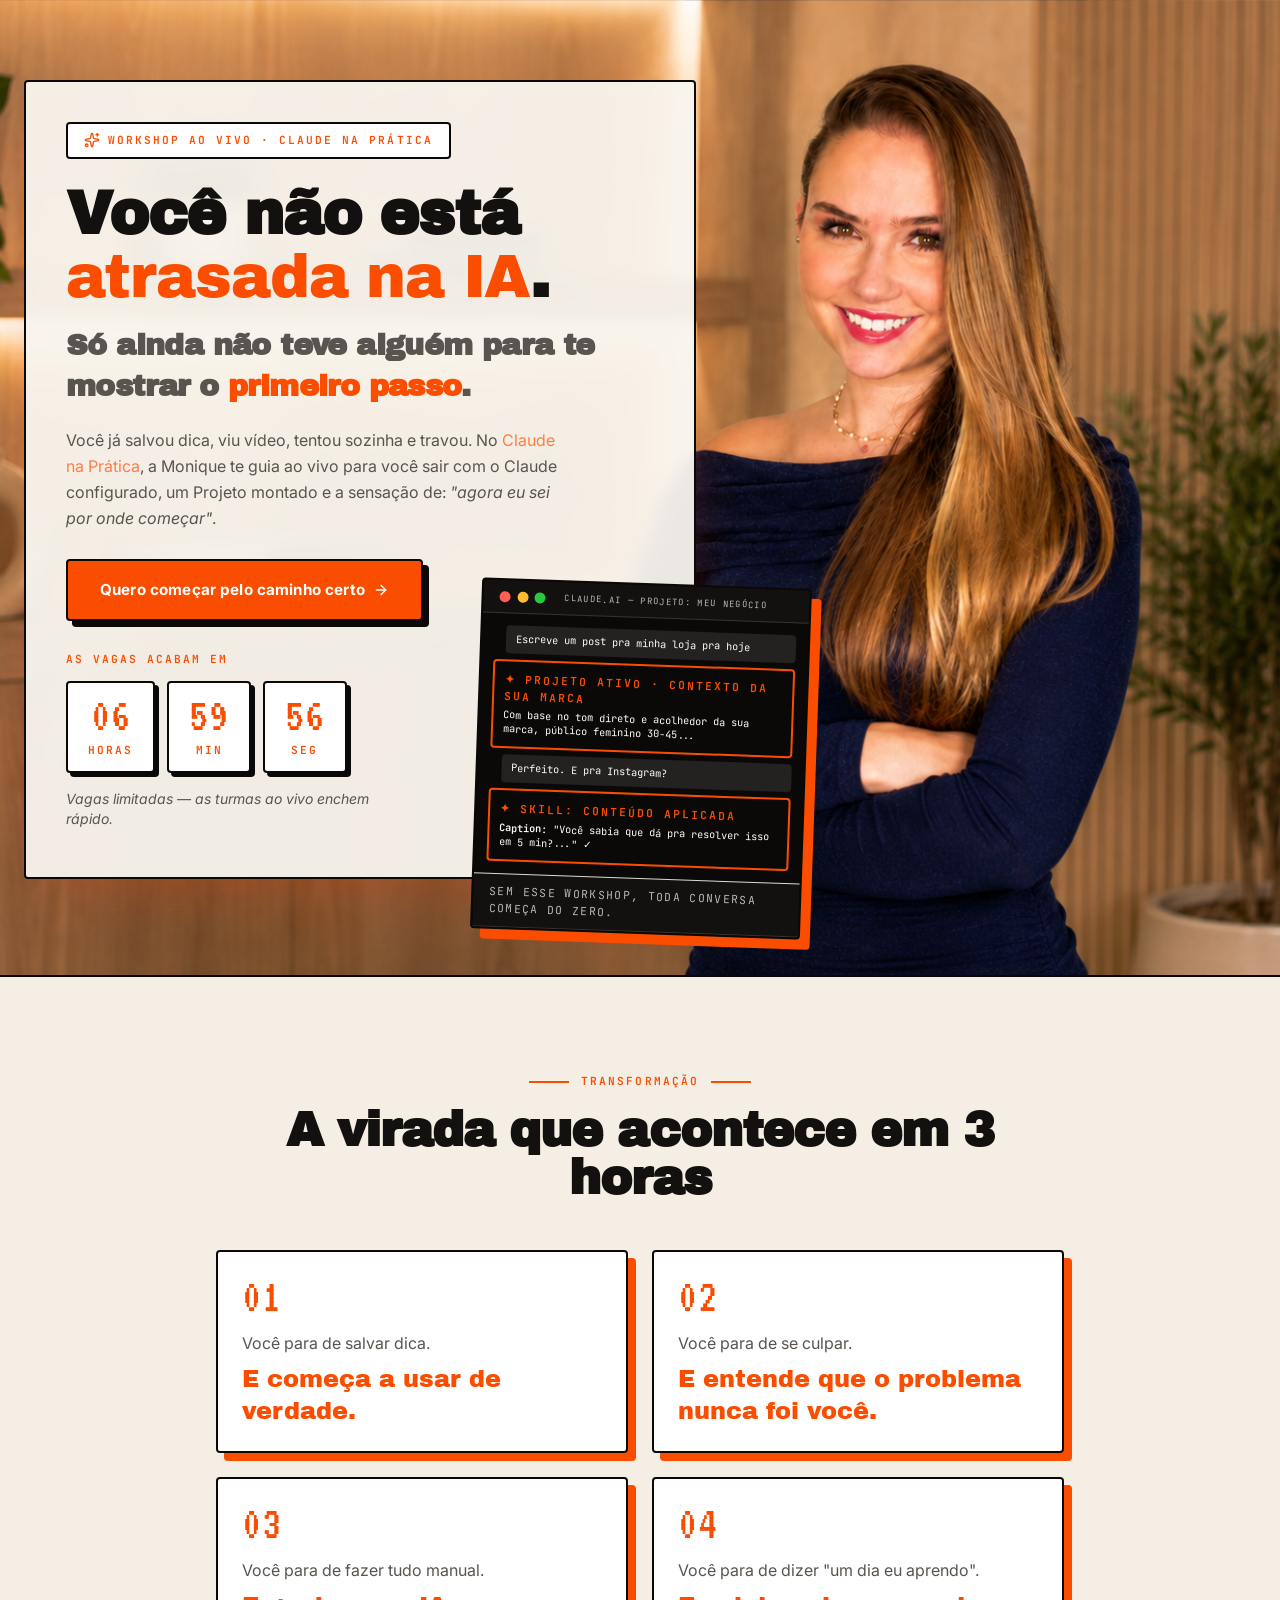
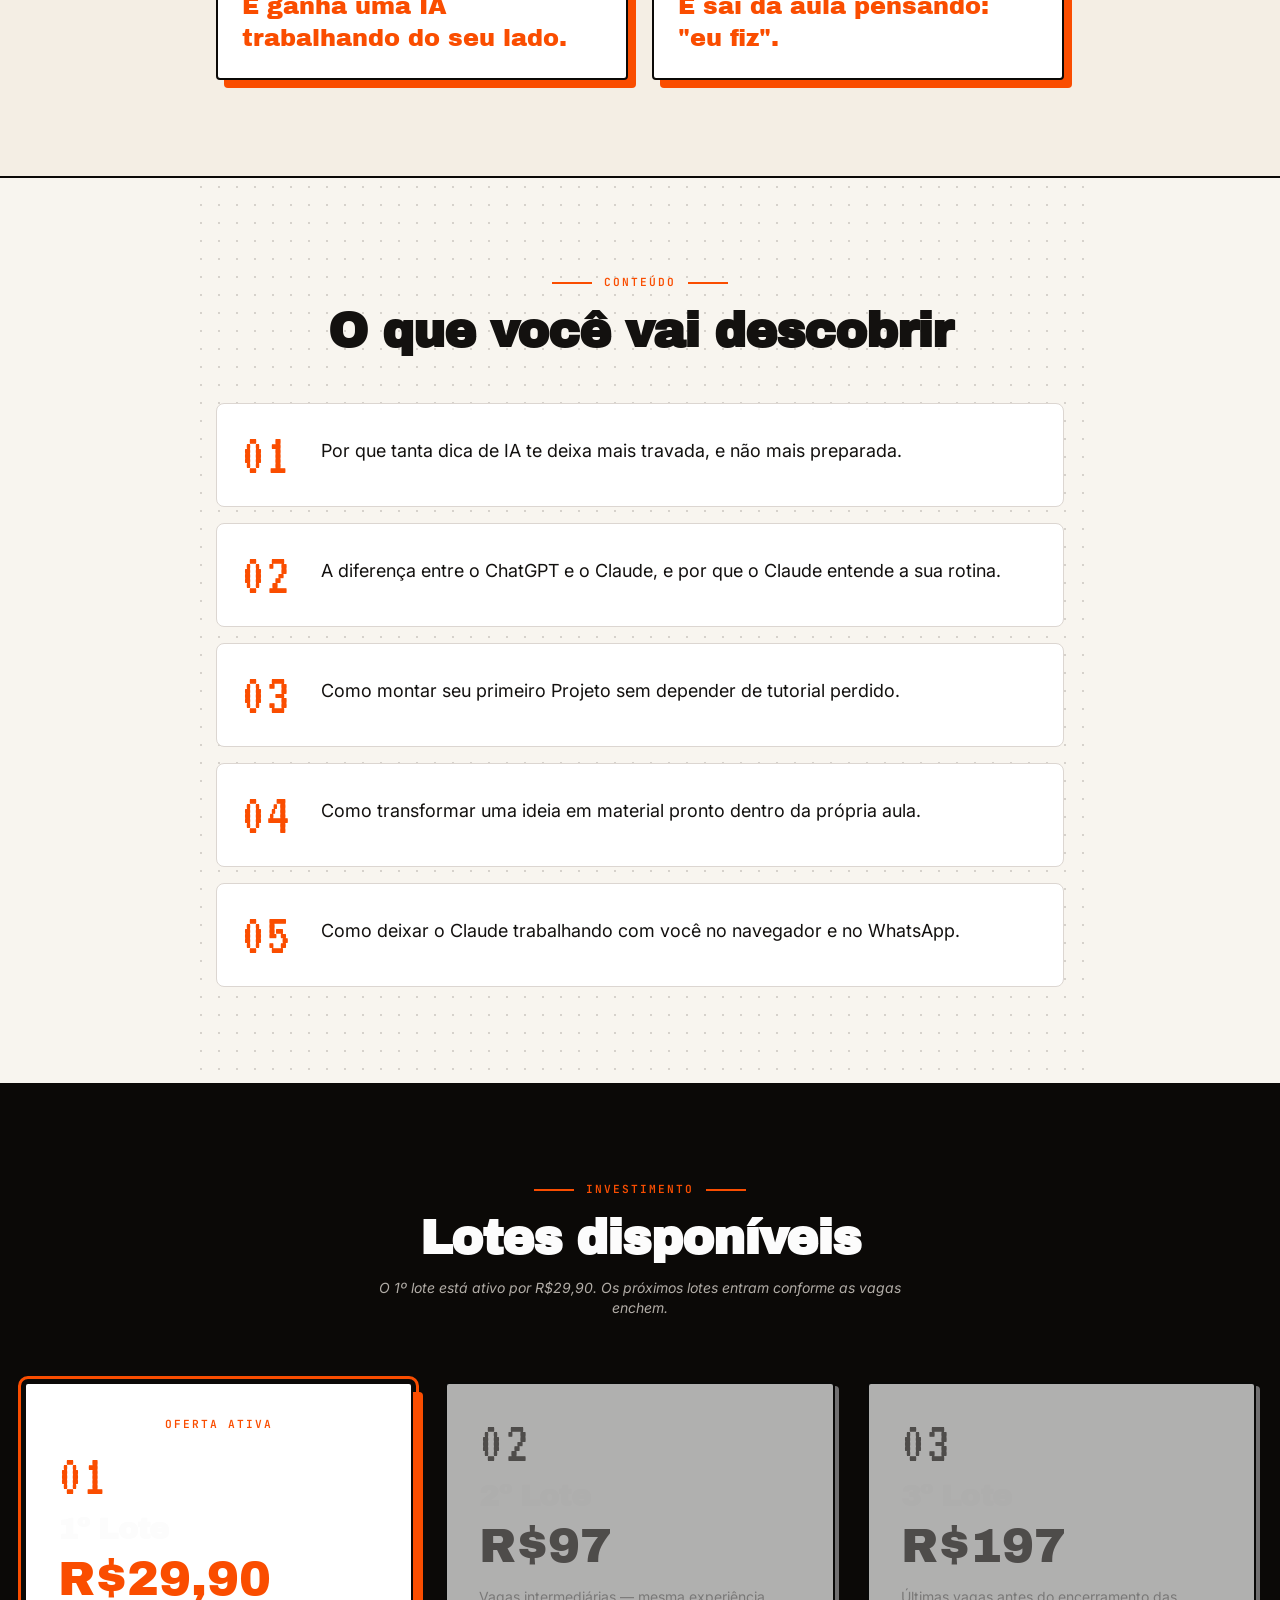
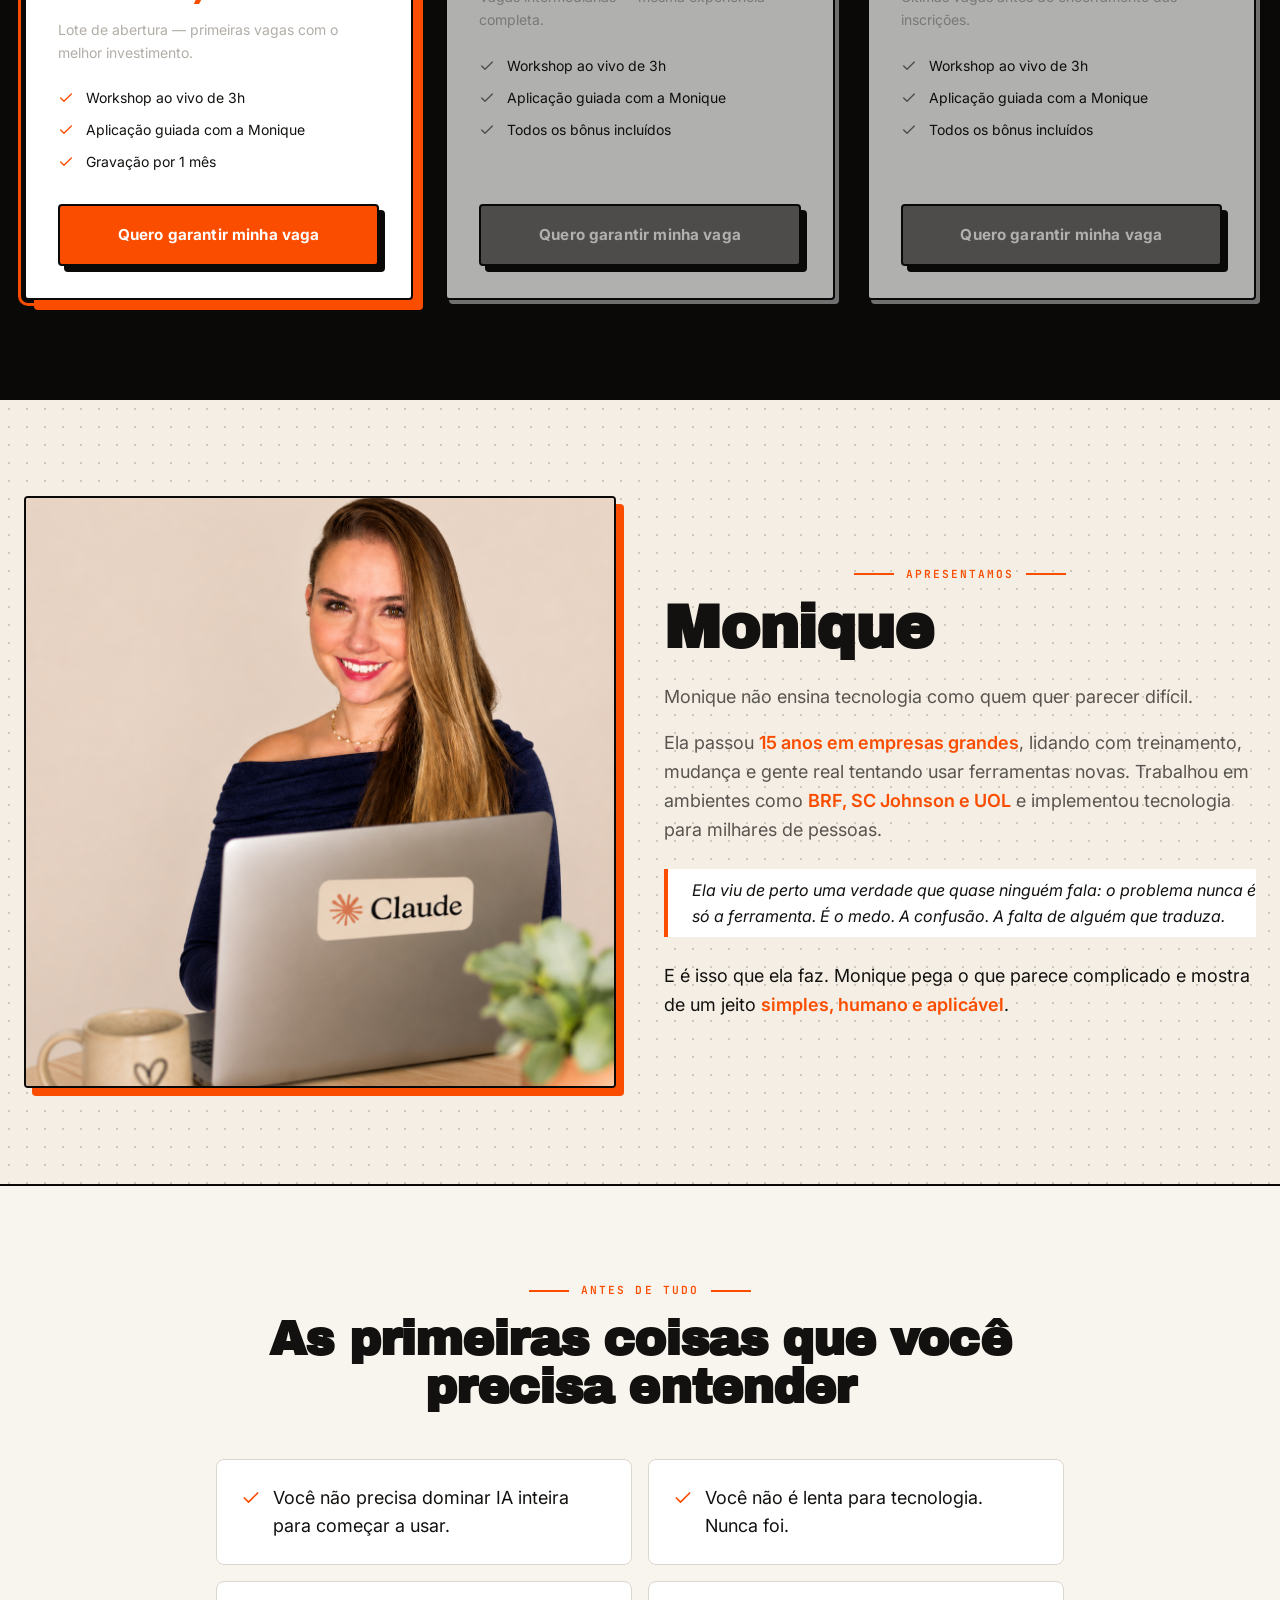
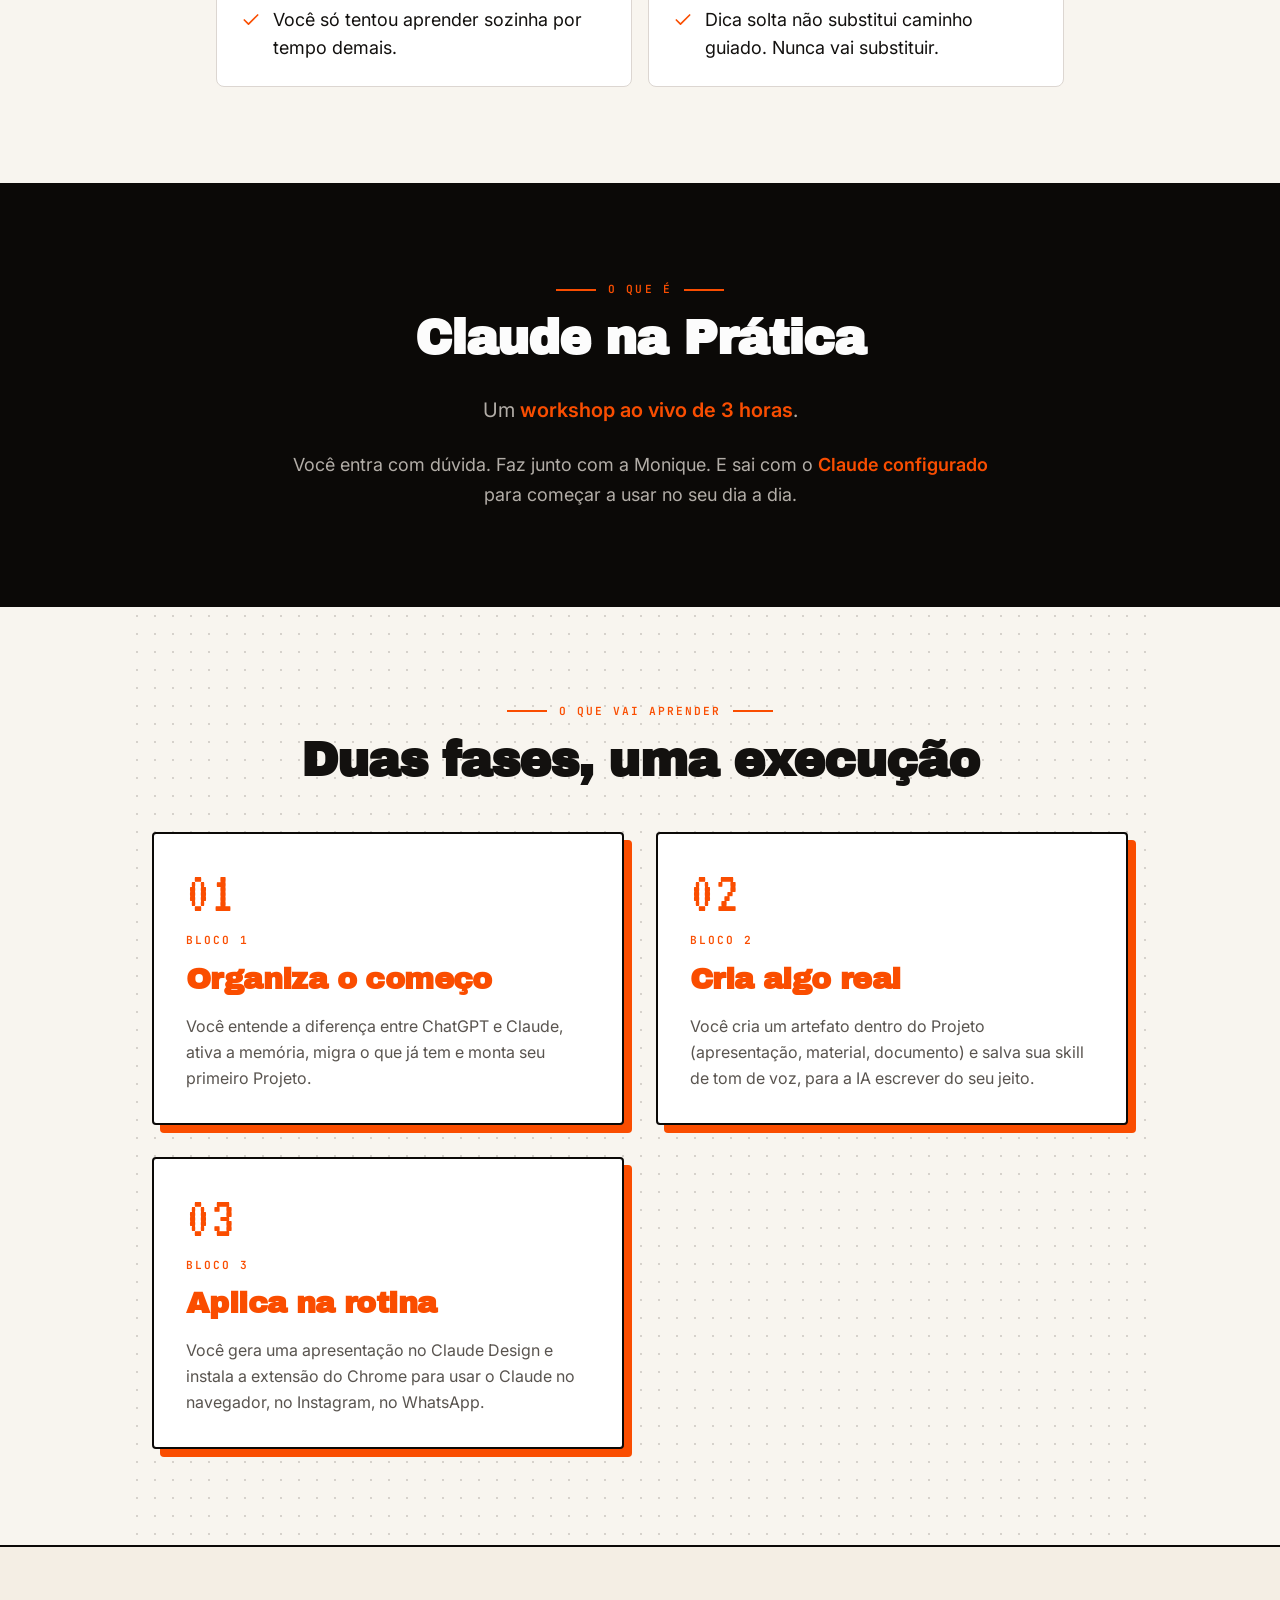
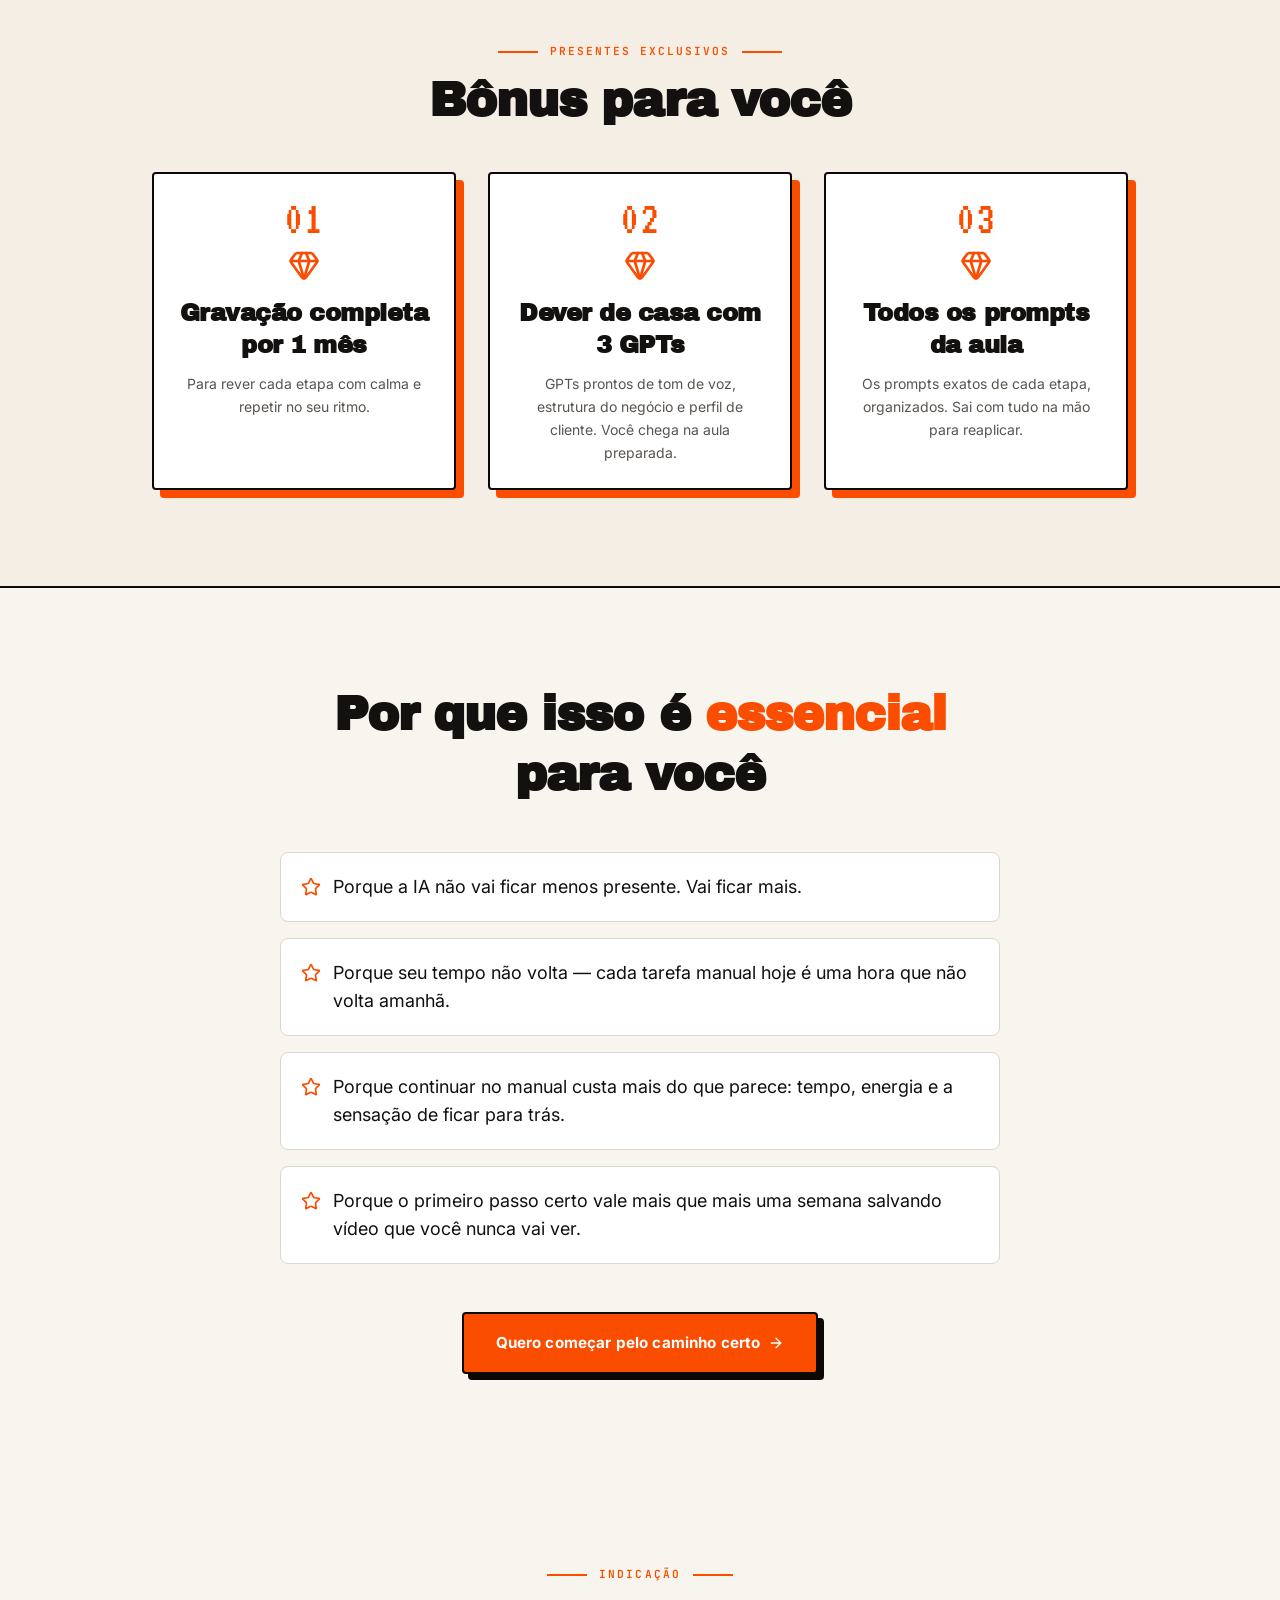
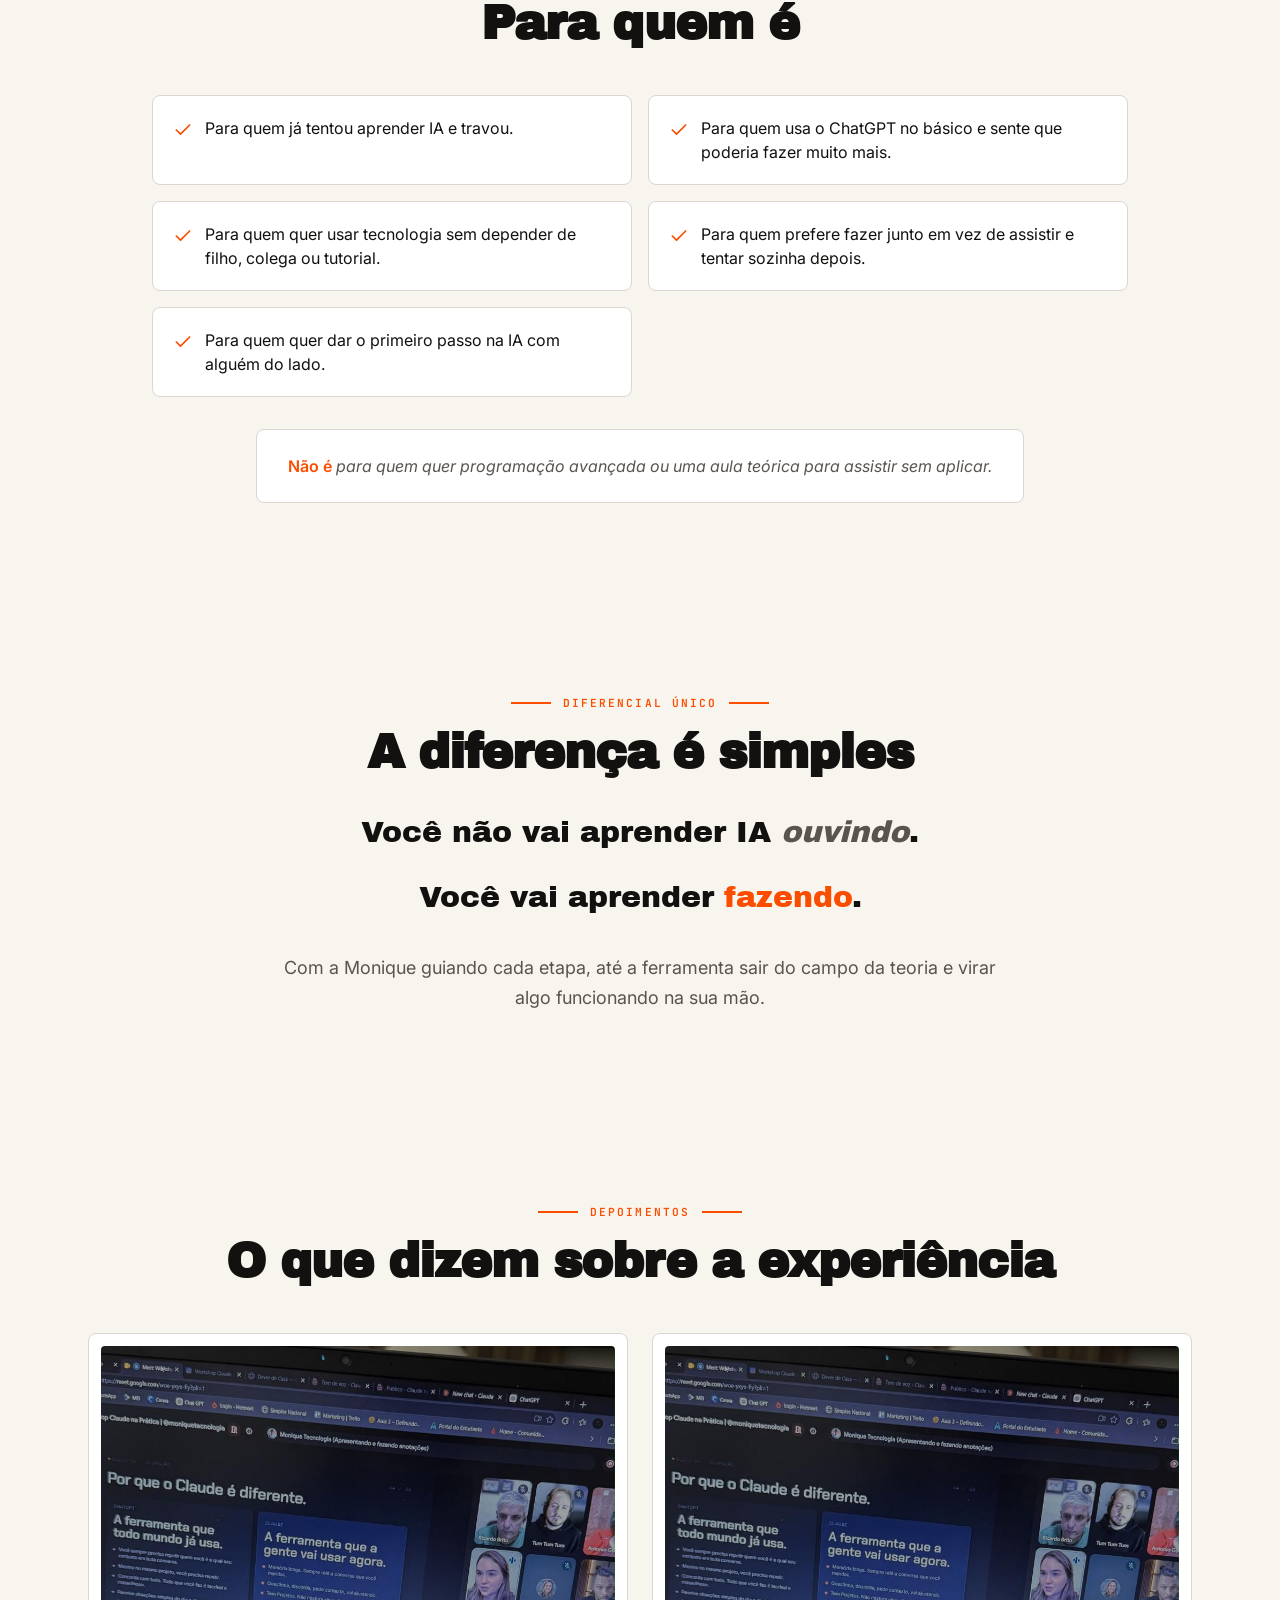
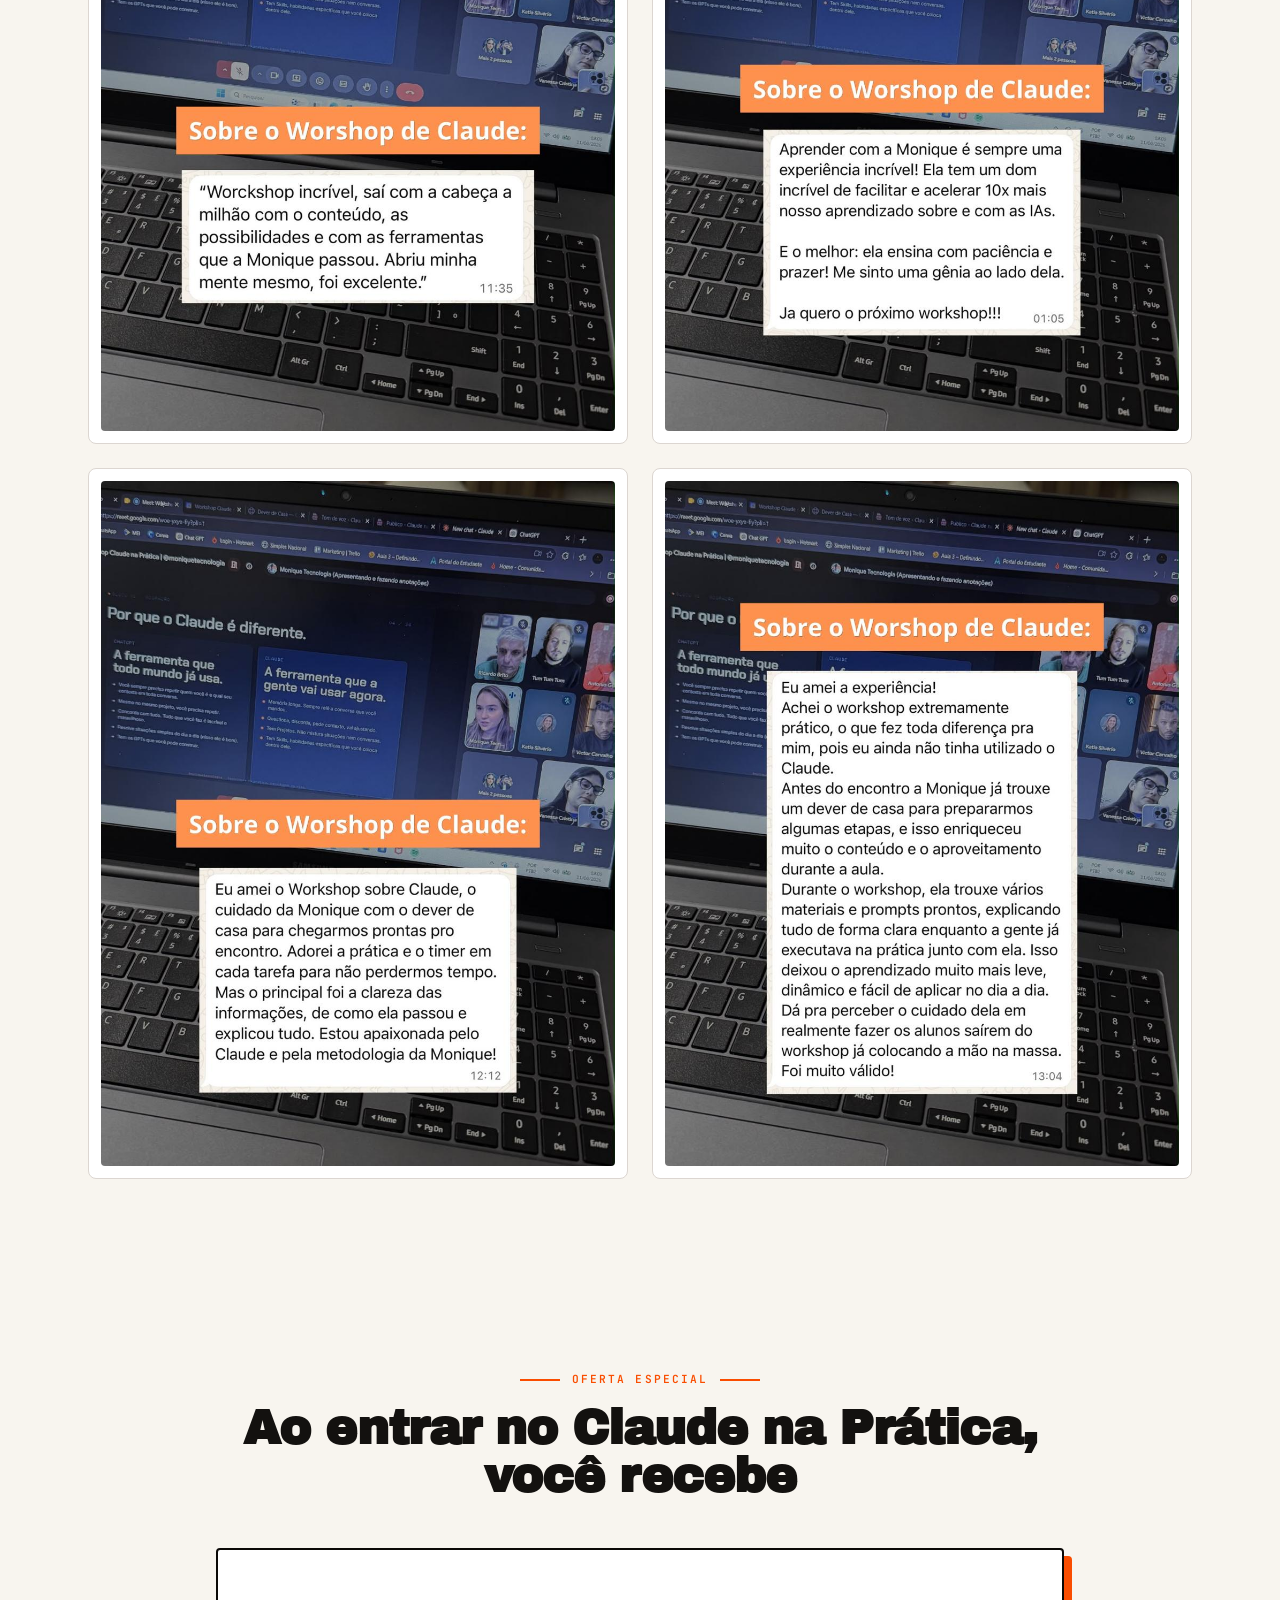
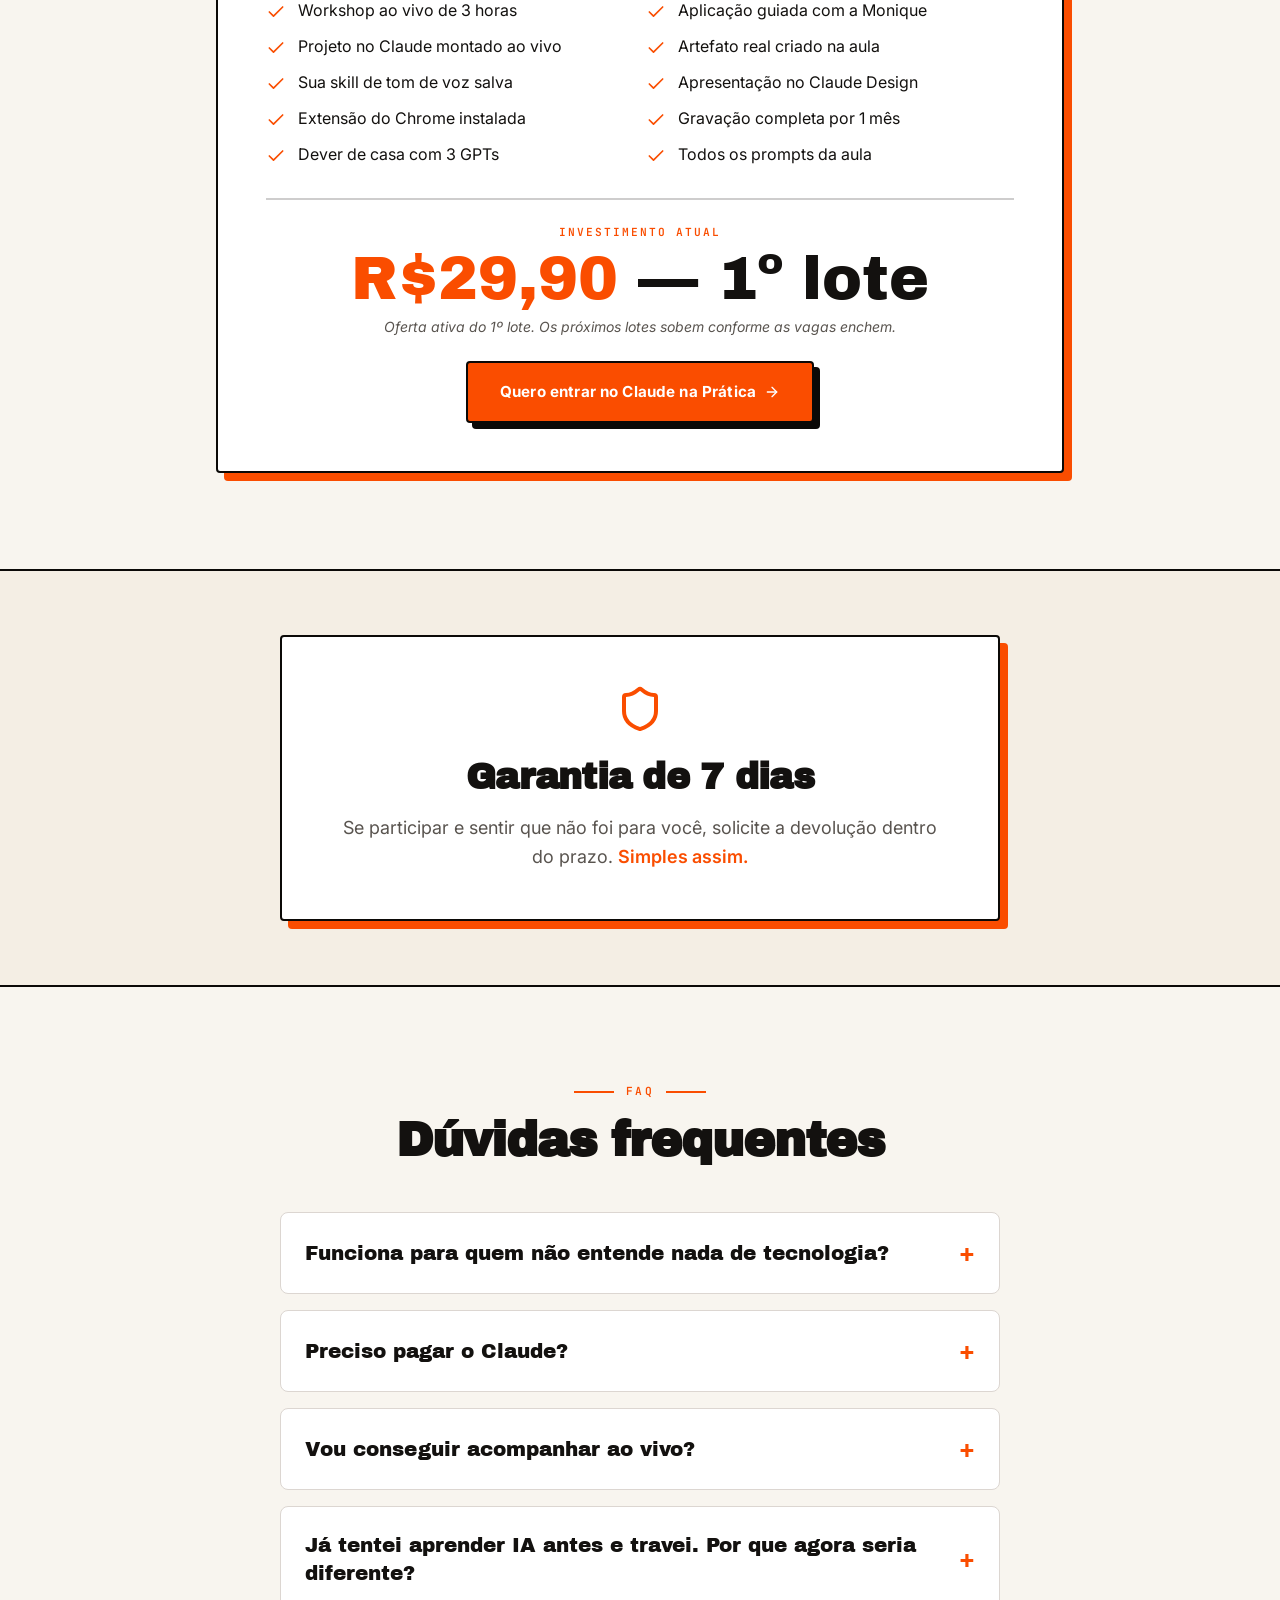
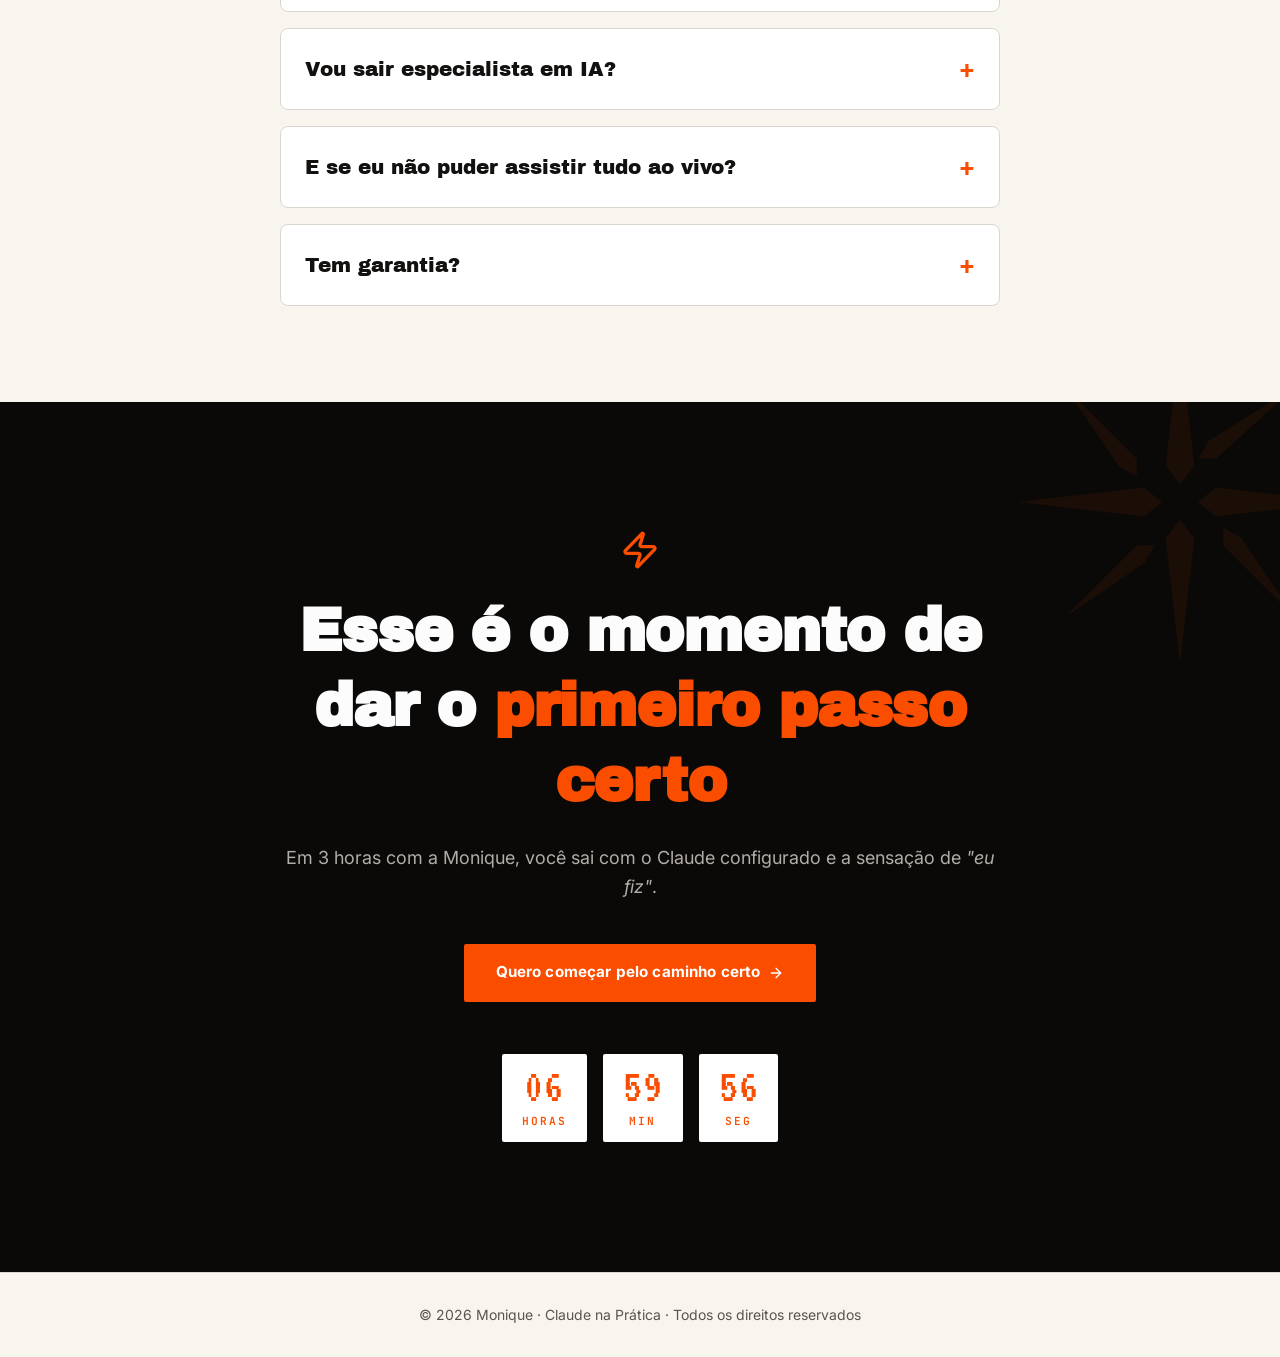
==== commit 7b84c329: "Replace draft testimonials with real images" ====
--- a/index.html
+++ b/index.html
@@ -4358,7 +4358,7 @@
 <h3 class="font-display text-3xl mb-2" data-tsd-source="/src/routes/index.tsx:270:17">3º Lote</h3>
 <div class="font-display text-5xl text-gold mb-4" data-tsd-source="/src/routes/index.tsx:271:17">R$197</div>
 <p class="text-muted-foreground mb-6 text-sm leading-relaxed" data-tsd-source="/src/routes/index.tsx:272:17">Últimas vagas antes do encerramento das inscrições.</p><ul class="space-y-3 mb-8 flex-1" data-tsd-source="/src/routes/index.tsx:273:17"><li class="flex gap-3 text-sm" data-tsd-source="/src/routes/index.tsx:275:21"><svg xmlns="http://www.w3.org/2000/svg" width="24" height="24" viewBox="0 0 24 24" fill="none" stroke="currentColor" stroke-width="2" stroke-linecap="round" stroke-linejoin="round" class="lucide lucide-check w-4 h-4 text-gold mt-0.5 shrink-0" aria-hidden="true" data-tsd-source="/src/routes/index.tsx:276:23"><path d="M20 6 9 17l-5-5"></path></svg><span data-tsd-source="/src/routes/index.tsx:277:23">Workshop ao vivo de 3h</span></li><li class="flex gap-3 text-sm" data-tsd-source="/src/routes/index.tsx:275:21"><svg xmlns="http://www.w3.org/2000/svg" width="24" height="24" viewBox="0 0 24 24" fill="none" stroke="currentColor" stroke-width="2" stroke-linecap="round" stroke-linejoin="round" class="lucide lucide-check w-4 h-4 text-gold mt-0.5 shrink-0" aria-hidden="true" data-tsd-source="/src/routes/index.tsx:276:23"><path d="M20 6 9 17l-5-5"></path></svg><span data-tsd-source="/src/routes/index.tsx:277:23">Aplicação guiada com a Monique</span></li><li class="flex gap-3 text-sm" data-tsd-source="/src/routes/index.tsx:275:21"><svg xmlns="http://www.w3.org/2000/svg" width="24" height="24" viewBox="0 0 24 24" fill="none" stroke="currentColor" stroke-width="2" stroke-linecap="round" stroke-linejoin="round" class="lucide lucide-check w-4 h-4 text-gold mt-0.5 shrink-0" aria-hidden="true" data-tsd-source="/src/routes/index.tsx:276:23"><path d="M20 6 9 17l-5-5"></path></svg><span data-tsd-source="/src/routes/index.tsx:277:23">Todos os bônus incluídos</span></li></ul><a href="https://pay.assiny.com.br/5ee63a/node/BbCFz9" class="btn-gold justify-center" data-tsd-source="/src/routes/index.tsx:281:17" data-meta-event="InitiateCheckout" onclick="if(window.fbq){fbq('track','InitiateCheckout')}">Quero garantir minha vaga</a></div></div></section></div><div class="bg-cream bg-dotted-dark border-y-2 border-ink" data-tsd-source="/src/routes/index.tsx:289:7"><section class="container mx-auto px-6 py-24 grid lg:grid-cols-2 gap-12 items-center" data-tsd-source="/src/routes/index.tsx:290:9"><div class="offset-card aspect-square overflow-hidden order-2 lg:order-1" data-tsd-source="/src/routes/index.tsx:291:11"><img src="assets/apresentacao.png" alt="Monique" class="w-full h-full object-cover" data-tsd-source="/src/routes/index.tsx:292:13"/></div><div class="order-1 lg:order-2" data-tsd-source="/src/routes/index.tsx:294:11"><div class="flex items-center gap-3 justify-center mb-4" data-tsd-source="/src/routes/index.tsx:57:3"><span class="gold-divider" data-tsd-source="/src/routes/index.tsx:58:5"></span><span class="eyebrow" data-tsd-source="/src/routes/index.tsx:59:5">Apresentamos</span><span class="gold-divider" data-tsd-source="/src/routes/index.tsx:60:5"></span></div><h2 class="font-display text-5xl md:text-6xl mb-6" data-tsd-source="/src/routes/index.tsx:296:13">Monique</h2><p class="text-lg text-muted-foreground mb-4 leading-relaxed" data-tsd-source="/src/routes/index.tsx:297:13">Monique não ensina tecnologia como quem quer parecer difícil.</p><p class="text-lg text-muted-foreground mb-4 leading-relaxed" data-tsd-source="/src/routes/index.tsx:300:13">Ela passou <span class="text-gold font-semibold" data-tsd-source="/src/routes/index.tsx:301:26">15 anos em empresas grandes</span>, lidando com treinamento, mudança e gente real tentando usar ferramentas novas. Trabalhou em ambientes como <span class="text-gold font-semibold" data-tsd-source="/src/routes/index.tsx:301:211">BRF, SC Johnson e UOL</span> e implementou tecnologia para milhares de pessoas.</p><div class="border-l-4 border-gold pl-6 py-2 my-6 bg-card" data-tsd-source="/src/routes/index.tsx:303:13"><p class="text-foreground leading-relaxed italic" data-tsd-source="/src/routes/index.tsx:304:15">Ela viu de perto uma verdade que quase ninguém fala: o problema nunca é só a ferramenta. É o medo. A confusão. A falta de alguém que traduza.</p></div><p class="text-lg leading-relaxed" data-tsd-source="/src/routes/index.tsx:308:13">E é isso que ela faz. Monique pega o que parece complicado e mostra de um jeito <span class="text-gold font-semibold" data-tsd-source="/src/routes/index.tsx:309:95">simples, humano e aplicável</span>.</p></div></section></div><section class="container mx-auto px-6 py-24 max-w-4xl" data-tsd-source="/src/routes/index.tsx:316:7"><div class="flex items-center gap-3 justify-center mb-4" data-tsd-source="/src/routes/index.tsx:57:3"><span class="gold-divider" data-tsd-source="/src/routes/index.tsx:58:5"></span><span class="eyebrow" data-tsd-source="/src/routes/index.tsx:59:5">Antes de tudo</span><span class="gold-divider" data-tsd-source="/src/routes/index.tsx:60:5"></span></div><h2 class="font-display text-4xl md:text-5xl text-center mb-12" data-tsd-source="/src/routes/index.tsx:318:9">As primeiras coisas que você precisa entender</h2><div class="grid md:grid-cols-2 gap-4" data-tsd-source="/src/routes/index.tsx:319:9"><div class="luxe-card p-6 flex gap-3 items-start" data-tsd-source="/src/routes/index.tsx:321:13"><svg xmlns="http://www.w3.org/2000/svg" width="24" height="24" viewBox="0 0 24 24" fill="none" stroke="currentColor" stroke-width="2" stroke-linecap="round" stroke-linejoin="round" class="lucide lucide-check w-5 h-5 text-gold mt-1 shrink-0" aria-hidden="true" data-tsd-source="/src/routes/index.tsx:322:15"><path d="M20 6 9 17l-5-5"></path></svg><p class="text-lg" data-tsd-source="/src/routes/index.tsx:323:15">Você não precisa dominar IA inteira para começar a usar.</p></div><div class="luxe-card p-6 flex gap-3 items-start" data-tsd-source="/src/routes/index.tsx:321:13"><svg xmlns="http://www.w3.org/2000/svg" width="24" height="24" viewBox="0 0 24 24" fill="none" stroke="currentColor" stroke-width="2" stroke-linecap="round" stroke-linejoin="round" class="lucide lucide-check w-5 h-5 text-gold mt-1 shrink-0" aria-hidden="true" data-tsd-source="/src/routes/index.tsx:322:15"><path d="M20 6 9 17l-5-5"></path></svg><p class="text-lg" data-tsd-source="/src/routes/index.tsx:323:15">Você não é lenta para tecnologia. Nunca foi.</p></div><div class="luxe-card p-6 flex gap-3 items-start" data-tsd-source="/src/routes/index.tsx:321:13"><svg xmlns="http://www.w3.org/2000/svg" width="24" height="24" viewBox="0 0 24 24" fill="none" stroke="currentColor" stroke-width="2" stroke-linecap="round" stroke-linejoin="round" class="lucide lucide-check w-5 h-5 text-gold mt-1 shrink-0" aria-hidden="true" data-tsd-source="/src/routes/index.tsx:322:15"><path d="M20 6 9 17l-5-5"></path></svg><p class="text-lg" data-tsd-source="/src/routes/index.tsx:323:15">Você só tentou aprender sozinha por tempo demais.</p></div><div class="luxe-card p-6 flex gap-3 items-start" data-tsd-source="/src/routes/index.tsx:321:13"><svg xmlns="http://www.w3.org/2000/svg" width="24" height="24" viewBox="0 0 24 24" fill="none" stroke="currentColor" stroke-width="2" stroke-linecap="round" stroke-linejoin="round" class="lucide lucide-check w-5 h-5 text-gold mt-1 shrink-0" aria-hidden="true" data-tsd-source="/src/routes/index.tsx:322:15"><path d="M20 6 9 17l-5-5"></path></svg><p class="text-lg" data-tsd-source="/src/routes/index.tsx:323:15">Dica solta não substitui caminho guiado. Nunca vai substituir.</p></div></div></section><div class="bg-ink border-y-2 border-ink" data-tsd-source="/src/routes/index.tsx:330:7"><section class="container mx-auto px-6 py-24 max-w-3xl text-center" data-tsd-source="/src/routes/index.tsx:331:9"><div class="flex items-center gap-3 justify-center mb-4" data-tsd-source="/src/routes/index.tsx:57:3"><span class="gold-divider" data-tsd-source="/src/routes/index.tsx:58:5"></span><span class="eyebrow" data-tsd-source="/src/routes/index.tsx:59:5">O que é</span><span class="gold-divider" data-tsd-source="/src/routes/index.tsx:60:5"></span></div><h2 class="font-display text-4xl md:text-5xl mb-8 text-white" data-tsd-source="/src/routes/index.tsx:333:11">Claude na Prática</h2><p class="text-xl text-muted-foreground leading-relaxed mb-6" data-tsd-source="/src/routes/index.tsx:334:11">Um <span class="text-gold font-semibold" data-tsd-source="/src/routes/index.tsx:335:16">workshop ao vivo de 3 horas</span>.</p><p class="text-lg text-muted-foreground leading-relaxed" data-tsd-source="/src/routes/index.tsx:337:11">Você entra com dúvida. Faz junto com a Monique. E sai com o <span class="text-gold font-semibold" data-tsd-source="/src/routes/index.tsx:338:73">Claude configurado</span> para começar a usar no seu dia a dia.</p></section></div><section class="container mx-auto px-6 py-24 max-w-5xl bg-dotted" data-tsd-source="/src/routes/index.tsx:344:7"><div class="flex items-center gap-3 justify-center mb-4" data-tsd-source="/src/routes/index.tsx:57:3"><span class="gold-divider" data-tsd-source="/src/routes/index.tsx:58:5"></span><span class="eyebrow" data-tsd-source="/src/routes/index.tsx:59:5">O que vai aprender</span><span class="gold-divider" data-tsd-source="/src/routes/index.tsx:60:5"></span></div><h2 class="font-display text-4xl md:text-5xl text-center mb-12" data-tsd-source="/src/routes/index.tsx:346:9">Duas fases, uma execução</h2><div class="grid md:grid-cols-2 gap-8" data-tsd-source="/src/routes/index.tsx:347:9"><div class="offset-card p-8" data-tsd-source="/src/routes/index.tsx:349:13"><div class="pixel-num text-6xl mb-3" data-tsd-source="/src/routes/index.tsx:350:15">0<!-- -->1</div><div class="eyebrow mb-3" data-tsd-source="/src/routes/index.tsx:351:15">Bloco 1</div><h3 class="font-display text-3xl mb-4 text-gold" data-tsd-source="/src/routes/index.tsx:352:15">Organiza o começo</h3><p class="text-muted-foreground leading-relaxed" data-tsd-source="/src/routes/index.tsx:353:15">Você entende a diferença entre ChatGPT e Claude, ativa a memória, migra o que já tem e monta seu primeiro Projeto.</p></div><div class="offset-card p-8" data-tsd-source="/src/routes/index.tsx:349:13"><div class="pixel-num text-6xl mb-3" data-tsd-source="/src/routes/index.tsx:350:15">0<!-- -->2</div><div class="eyebrow mb-3" data-tsd-source="/src/routes/index.tsx:351:15">Bloco 2</div><h3 class="font-display text-3xl mb-4 text-gold" data-tsd-source="/src/routes/index.tsx:352:15">Cria algo real</h3><p class="text-muted-foreground leading-relaxed" data-tsd-source="/src/routes/index.tsx:353:15">Você cria um artefato dentro do Projeto (apresentação, material, documento) e salva sua skill de tom de voz, para a IA escrever do seu jeito.</p></div><div class="offset-card p-8" data-tsd-source="/src/routes/index.tsx:349:13"><div class="pixel-num text-6xl mb-3" data-tsd-source="/src/routes/index.tsx:350:15">0<!-- -->3</div><div class="eyebrow mb-3" data-tsd-source="/src/routes/index.tsx:351:15">Bloco 3</div><h3 class="font-display text-3xl mb-4 text-gold" data-tsd-source="/src/routes/index.tsx:352:15">Aplica na rotina</h3><p class="text-muted-foreground leading-relaxed" data-tsd-source="/src/routes/index.tsx:353:15">Você gera uma apresentação no Claude Design e instala a extensão do Chrome para usar o Claude no navegador, no Instagram, no WhatsApp.</p></div></div></section><div class="bg-cream border-y-2 border-ink" data-tsd-source="/src/routes/index.tsx:360:7"><section class="container mx-auto px-6 py-24 max-w-5xl" data-tsd-source="/src/routes/index.tsx:361:9"><div class="flex items-center gap-3 justify-center mb-4" data-tsd-source="/src/routes/index.tsx:57:3"><span class="gold-divider" data-tsd-source="/src/routes/index.tsx:58:5"></span><span class="eyebrow" data-tsd-source="/src/routes/index.tsx:59:5">Presentes Exclusivos</span><span class="gold-divider" data-tsd-source="/src/routes/index.tsx:60:5"></span></div><h2 class="font-display text-4xl md:text-5xl text-center mb-12" data-tsd-source="/src/routes/index.tsx:363:11">Bônus para você</h2><div class="grid md:grid-cols-3 gap-8" data-tsd-source="/src/routes/index.tsx:364:11"><div class="offset-card p-6 text-center" data-tsd-source="/src/routes/index.tsx:366:15"><div class="pixel-num text-5xl mb-2" data-tsd-source="/src/routes/index.tsx:367:17">0<!-- -->1</div><svg xmlns="http://www.w3.org/2000/svg" width="24" height="24" viewBox="0 0 24 24" fill="none" stroke="currentColor" stroke-width="2" stroke-linecap="round" stroke-linejoin="round" class="lucide lucide-gem w-8 h-8 text-gold mx-auto mb-4" aria-hidden="true" data-tsd-source="/src/routes/index.tsx:368:17"><path d="M10.5 3 8 9l4 13 4-13-2.5-6"></path><path d="M17 3a2 2 0 0 1 1.6.8l3 4a2 2 0 0 1 .013 2.382l-7.99 10.986a2 2 0 0 1-3.247 0l-7.99-10.986A2 2 0 0 1 2.4 7.8l2.998-3.997A2 2 0 0 1 7 3z"></path><path d="M2 9h20"></path></svg><h3 class="font-display text-2xl mb-3" data-tsd-source="/src/routes/index.tsx:369:17">Gravação completa por 1 mês</h3><p class="text-muted-foreground text-sm leading-relaxed" data-tsd-source="/src/routes/index.tsx:370:17">Para rever cada etapa com calma e repetir no seu ritmo.</p></div><div class="offset-card p-6 text-center" data-tsd-source="/src/routes/index.tsx:366:15"><div class="pixel-num text-5xl mb-2" data-tsd-source="/src/routes/index.tsx:367:17">0<!-- -->2</div><svg xmlns="http://www.w3.org/2000/svg" width="24" height="24" viewBox="0 0 24 24" fill="none" stroke="currentColor" stroke-width="2" stroke-linecap="round" stroke-linejoin="round" class="lucide lucide-gem w-8 h-8 text-gold mx-auto mb-4" aria-hidden="true" data-tsd-source="/src/routes/index.tsx:368:17"><path d="M10.5 3 8 9l4 13 4-13-2.5-6"></path><path d="M17 3a2 2 0 0 1 1.6.8l3 4a2 2 0 0 1 .013 2.382l-7.99 10.986a2 2 0 0 1-3.247 0l-7.99-10.986A2 2 0 0 1 2.4 7.8l2.998-3.997A2 2 0 0 1 7 3z"></path><path d="M2 9h20"></path></svg><h3 class="font-display text-2xl mb-3" data-tsd-source="/src/routes/index.tsx:369:17">Dever de casa com 3 GPTs</h3><p class="text-muted-foreground text-sm leading-relaxed" data-tsd-source="/src/routes/index.tsx:370:17">GPTs prontos de tom de voz, estrutura do negócio e perfil de cliente. Você chega na aula preparada.</p></div><div class="offset-card p-6 text-center" data-tsd-source="/src/routes/index.tsx:366:15"><div class="pixel-num text-5xl mb-2" data-tsd-source="/src/routes/index.tsx:367:17">0<!-- -->3</div><svg xmlns="http://www.w3.org/2000/svg" width="24" height="24" viewBox="0 0 24 24" fill="none" stroke="currentColor" stroke-width="2" stroke-linecap="round" stroke-linejoin="round" class="lucide lucide-gem w-8 h-8 text-gold mx-auto mb-4" aria-hidden="true" data-tsd-source="/src/routes/index.tsx:368:17"><path d="M10.5 3 8 9l4 13 4-13-2.5-6"></path><path d="M17 3a2 2 0 0 1 1.6.8l3 4a2 2 0 0 1 .013 2.382l-7.99 10.986a2 2 0 0 1-3.247 0l-7.99-10.986A2 2 0 0 1 2.4 7.8l2.998-3.997A2 2 0 0 1 7 3z"></path><path d="M2 9h20"></path></svg><h3 class="font-display text-2xl mb-3" data-tsd-source="/src/routes/index.tsx:369:17">Todos os prompts da aula</h3><p class="text-muted-foreground text-sm leading-relaxed" data-tsd-source="/src/routes/index.tsx:370:17">Os prompts exatos de cada etapa, organizados. Sai com tudo na mão para reaplicar.</p></div></div></section></div><section class="container mx-auto px-6 py-24 max-w-3xl text-center" data-tsd-source="/src/routes/index.tsx:378:7"><h2 class="font-display text-4xl md:text-5xl mb-12 leading-tight" data-tsd-source="/src/routes/index.tsx:379:9">Por que isso é <em class="text-gold not-italic" data-tsd-source="/src/routes/index.tsx:380:26">essencial</em> para você</h2><div class="space-y-4 mb-12 text-left" data-tsd-source="/src/routes/index.tsx:382:9"><div class="luxe-card p-5 flex gap-3 items-start" data-tsd-source="/src/routes/index.tsx:384:13"><svg xmlns="http://www.w3.org/2000/svg" width="24" height="24" viewBox="0 0 24 24" fill="none" stroke="currentColor" stroke-width="2" stroke-linecap="round" stroke-linejoin="round" class="lucide lucide-star w-5 h-5 text-gold mt-1 shrink-0" aria-hidden="true" data-tsd-source="/src/routes/index.tsx:385:15"><path d="M11.525 2.295a.53.53 0 0 1 .95 0l2.31 4.679a2.123 2.123 0 0 0 1.595 1.16l5.166.756a.53.53 0 0 1 .294.904l-3.736 3.638a2.123 2.123 0 0 0-.611 1.878l.882 5.14a.53.53 0 0 1-.771.56l-4.618-2.428a2.122 2.122 0 0 0-1.973 0L6.396 21.01a.53.53 0 0 1-.77-.56l.881-5.139a2.122 2.122 0 0 0-.611-1.879L2.16 9.795a.53.53 0 0 1 .294-.906l5.165-.755a2.122 2.122 0 0 0 1.597-1.16z"></path></svg><p class="text-lg" data-tsd-source="/src/routes/index.tsx:386:15">Porque a IA não vai ficar menos presente. Vai ficar mais.</p></div><div class="luxe-card p-5 flex gap-3 items-start" data-tsd-source="/src/routes/index.tsx:384:13"><svg xmlns="http://www.w3.org/2000/svg" width="24" height="24" viewBox="0 0 24 24" fill="none" stroke="currentColor" stroke-width="2" stroke-linecap="round" stroke-linejoin="round" class="lucide lucide-star w-5 h-5 text-gold mt-1 shrink-0" aria-hidden="true" data-tsd-source="/src/routes/index.tsx:385:15"><path d="M11.525 2.295a.53.53 0 0 1 .95 0l2.31 4.679a2.123 2.123 0 0 0 1.595 1.16l5.166.756a.53.53 0 0 1 .294.904l-3.736 3.638a2.123 2.123 0 0 0-.611 1.878l.882 5.14a.53.53 0 0 1-.771.56l-4.618-2.428a2.122 2.122 0 0 0-1.973 0L6.396 21.01a.53.53 0 0 1-.77-.56l.881-5.139a2.122 2.122 0 0 0-.611-1.879L2.16 9.795a.53.53 0 0 1 .294-.906l5.165-.755a2.122 2.122 0 0 0 1.597-1.16z"></path></svg><p class="text-lg" data-tsd-source="/src/routes/index.tsx:386:15">Porque seu tempo não volta — cada tarefa manual hoje é uma hora que não volta amanhã.</p></div><div class="luxe-card p-5 flex gap-3 items-start" data-tsd-source="/src/routes/index.tsx:384:13"><svg xmlns="http://www.w3.org/2000/svg" width="24" height="24" viewBox="0 0 24 24" fill="none" stroke="currentColor" stroke-width="2" stroke-linecap="round" stroke-linejoin="round" class="lucide lucide-star w-5 h-5 text-gold mt-1 shrink-0" aria-hidden="true" data-tsd-source="/src/routes/index.tsx:385:15"><path d="M11.525 2.295a.53.53 0 0 1 .95 0l2.31 4.679a2.123 2.123 0 0 0 1.595 1.16l5.166.756a.53.53 0 0 1 .294.904l-3.736 3.638a2.123 2.123 0 0 0-.611 1.878l.882 5.14a.53.53 0 0 1-.771.56l-4.618-2.428a2.122 2.122 0 0 0-1.973 0L6.396 21.01a.53.53 0 0 1-.77-.56l.881-5.139a2.122 2.122 0 0 0-.611-1.879L2.16 9.795a.53.53 0 0 1 .294-.906l5.165-.755a2.122 2.122 0 0 0 1.597-1.16z"></path></svg><p class="text-lg" data-tsd-source="/src/routes/index.tsx:386:15">Porque continuar no manual custa mais do que parece: tempo, energia e a sensação de ficar para trás.</p></div><div class="luxe-card p-5 flex gap-3 items-start" data-tsd-source="/src/routes/index.tsx:384:13"><svg xmlns="http://www.w3.org/2000/svg" width="24" height="24" viewBox="0 0 24 24" fill="none" stroke="currentColor" stroke-width="2" stroke-linecap="round" stroke-linejoin="round" class="lucide lucide-star w-5 h-5 text-gold mt-1 shrink-0" aria-hidden="true" data-tsd-source="/src/routes/index.tsx:385:15"><path d="M11.525 2.295a.53.53 0 0 1 .95 0l2.31 4.679a2.123 2.123 0 0 0 1.595 1.16l5.166.756a.53.53 0 0 1 .294.904l-3.736 3.638a2.123 2.123 0 0 0-.611 1.878l.882 5.14a.53.53 0 0 1-.771.56l-4.618-2.428a2.122 2.122 0 0 0-1.973 0L6.396 21.01a.53.53 0 0 1-.77-.56l.881-5.139a2.122 2.122 0 0 0-.611-1.879L2.16 9.795a.53.53 0 0 1 .294-.906l5.165-.755a2.122 2.122 0 0 0 1.597-1.16z"></path></svg><p class="text-lg" data-tsd-source="/src/routes/index.tsx:386:15">Porque o primeiro passo certo vale mais que mais uma semana salvando vídeo que você nunca vai ver.</p></div></div>
-<a href="https://pay.assiny.com.br/5ee63a/node/BbCFz9" class="btn-gold" data-tsd-source="/src/routes/index.tsx:68:5" data-meta-event="InitiateCheckout" onclick="if(window.fbq){fbq('track','InitiateCheckout')}">Quero começar pelo caminho certo<!-- --> <svg xmlns="http://www.w3.org/2000/svg" width="24" height="24" viewBox="0 0 24 24" fill="none" stroke="currentColor" stroke-width="2" stroke-linecap="round" stroke-linejoin="round" class="lucide lucide-arrow-right w-4 h-4" aria-hidden="true" data-tsd-source="/src/routes/index.tsx:68:71"><path d="M5 12h14"></path><path d="m12 5 7 7-7 7"></path></svg></a></section><section class="container mx-auto px-6 py-24 max-w-5xl" data-tsd-source="/src/routes/index.tsx:394:7"><div class="flex items-center gap-3 justify-center mb-4" data-tsd-source="/src/routes/index.tsx:57:3"><span class="gold-divider" data-tsd-source="/src/routes/index.tsx:58:5"></span><span class="eyebrow" data-tsd-source="/src/routes/index.tsx:59:5">Indicação</span><span class="gold-divider" data-tsd-source="/src/routes/index.tsx:60:5"></span></div><h2 class="font-display text-4xl md:text-5xl text-center mb-12" data-tsd-source="/src/routes/index.tsx:396:9">Para quem é</h2><div class="grid md:grid-cols-2 gap-4 mb-8" data-tsd-source="/src/routes/index.tsx:397:9"><div class="luxe-card p-5 flex gap-3 items-start" data-tsd-source="/src/routes/index.tsx:399:13"><svg xmlns="http://www.w3.org/2000/svg" width="24" height="24" viewBox="0 0 24 24" fill="none" stroke="currentColor" stroke-width="2" stroke-linecap="round" stroke-linejoin="round" class="lucide lucide-check w-5 h-5 text-gold mt-1 shrink-0" aria-hidden="true" data-tsd-source="/src/routes/index.tsx:400:15"><path d="M20 6 9 17l-5-5"></path></svg><p data-tsd-source="/src/routes/index.tsx:401:15">Para quem já tentou aprender IA e travou.</p></div><div class="luxe-card p-5 flex gap-3 items-start" data-tsd-source="/src/routes/index.tsx:399:13"><svg xmlns="http://www.w3.org/2000/svg" width="24" height="24" viewBox="0 0 24 24" fill="none" stroke="currentColor" stroke-width="2" stroke-linecap="round" stroke-linejoin="round" class="lucide lucide-check w-5 h-5 text-gold mt-1 shrink-0" aria-hidden="true" data-tsd-source="/src/routes/index.tsx:400:15"><path d="M20 6 9 17l-5-5"></path></svg><p data-tsd-source="/src/routes/index.tsx:401:15">Para quem usa o ChatGPT no básico e sente que poderia fazer muito mais.</p></div><div class="luxe-card p-5 flex gap-3 items-start" data-tsd-source="/src/routes/index.tsx:399:13"><svg xmlns="http://www.w3.org/2000/svg" width="24" height="24" viewBox="0 0 24 24" fill="none" stroke="currentColor" stroke-width="2" stroke-linecap="round" stroke-linejoin="round" class="lucide lucide-check w-5 h-5 text-gold mt-1 shrink-0" aria-hidden="true" data-tsd-source="/src/routes/index.tsx:400:15"><path d="M20 6 9 17l-5-5"></path></svg><p data-tsd-source="/src/routes/index.tsx:401:15">Para quem quer usar tecnologia sem depender de filho, colega ou tutorial.</p></div><div class="luxe-card p-5 flex gap-3 items-start" data-tsd-source="/src/routes/index.tsx:399:13"><svg xmlns="http://www.w3.org/2000/svg" width="24" height="24" viewBox="0 0 24 24" fill="none" stroke="currentColor" stroke-width="2" stroke-linecap="round" stroke-linejoin="round" class="lucide lucide-check w-5 h-5 text-gold mt-1 shrink-0" aria-hidden="true" data-tsd-source="/src/routes/index.tsx:400:15"><path d="M20 6 9 17l-5-5"></path></svg><p data-tsd-source="/src/routes/index.tsx:401:15">Para quem prefere fazer junto em vez de assistir e tentar sozinha depois.</p></div><div class="luxe-card p-5 flex gap-3 items-start" data-tsd-source="/src/routes/index.tsx:399:13"><svg xmlns="http://www.w3.org/2000/svg" width="24" height="24" viewBox="0 0 24 24" fill="none" stroke="currentColor" stroke-width="2" stroke-linecap="round" stroke-linejoin="round" class="lucide lucide-check w-5 h-5 text-gold mt-1 shrink-0" aria-hidden="true" data-tsd-source="/src/routes/index.tsx:400:15"><path d="M20 6 9 17l-5-5"></path></svg><p data-tsd-source="/src/routes/index.tsx:401:15">Para quem quer dar o primeiro passo na IA com alguém do lado.</p></div></div><div class="luxe-card p-6 border border-gold/30 text-center max-w-3xl mx-auto" data-tsd-source="/src/routes/index.tsx:405:9"><p class="text-muted-foreground italic" data-tsd-source="/src/routes/index.tsx:406:11"><span class="text-gold not-italic font-semibold" data-tsd-source="/src/routes/index.tsx:407:13">Não é</span> para quem quer programação avançada ou uma aula teórica para assistir sem aplicar.</p></div></section><section class="container mx-auto px-6 py-24 max-w-3xl text-center" data-tsd-source="/src/routes/index.tsx:413:7"><div class="flex items-center gap-3 justify-center mb-4" data-tsd-source="/src/routes/index.tsx:57:3"><span class="gold-divider" data-tsd-source="/src/routes/index.tsx:58:5"></span><span class="eyebrow" data-tsd-source="/src/routes/index.tsx:59:5">Diferencial único</span><span class="gold-divider" data-tsd-source="/src/routes/index.tsx:60:5"></span></div><h2 class="font-display text-4xl md:text-5xl mb-8" data-tsd-source="/src/routes/index.tsx:415:9">A diferença é simples</h2><p class="text-2xl md:text-3xl font-display leading-relaxed mb-4" data-tsd-source="/src/routes/index.tsx:416:9">Você não vai aprender IA <span class="text-muted-foreground italic" data-tsd-source="/src/routes/index.tsx:417:36">ouvindo</span>.</p><p class="text-2xl md:text-3xl font-display leading-relaxed mb-8" data-tsd-source="/src/routes/index.tsx:419:9">Você vai aprender <em class="text-gold not-italic" data-tsd-source="/src/routes/index.tsx:420:29">fazendo</em>.</p><p class="text-lg text-muted-foreground leading-relaxed" data-tsd-source="/src/routes/index.tsx:422:9">Com a Monique guiando cada etapa, até a ferramenta sair do campo da teoria e virar algo funcionando na sua mão.</p></section><section class="container mx-auto px-6 py-24 max-w-6xl" data-tsd-source="/src/routes/index.tsx:428:7"><div class="flex items-center gap-3 justify-center mb-4" data-tsd-source="/src/routes/index.tsx:57:3"><span class="gold-divider" data-tsd-source="/src/routes/index.tsx:58:5"></span><span class="eyebrow" data-tsd-source="/src/routes/index.tsx:59:5">Depoimentos</span><span class="gold-divider" data-tsd-source="/src/routes/index.tsx:60:5"></span></div><h2 class="font-display text-4xl md:text-5xl text-center mb-12" data-tsd-source="/src/routes/index.tsx:430:9">O que dizem sobre a experiência</h2><div class="grid md:grid-cols-3 gap-6" data-tsd-source="/src/routes/index.tsx:431:9"><div class="luxe-card p-8" data-tsd-source="/src/routes/index.tsx:433:13"><div class="flex gap-1 mb-4" data-tsd-source="/src/routes/index.tsx:434:15"><svg xmlns="http://www.w3.org/2000/svg" width="24" height="24" viewBox="0 0 24 24" fill="none" stroke="currentColor" stroke-width="2" stroke-linecap="round" stroke-linejoin="round" class="lucide lucide-star w-4 h-4 fill-gold text-gold" aria-hidden="true" data-tsd-source="/src/routes/index.tsx:435:45"><path d="M11.525 2.295a.53.53 0 0 1 .95 0l2.31 4.679a2.123 2.123 0 0 0 1.595 1.16l5.166.756a.53.53 0 0 1 .294.904l-3.736 3.638a2.123 2.123 0 0 0-.611 1.878l.882 5.14a.53.53 0 0 1-.771.56l-4.618-2.428a2.122 2.122 0 0 0-1.973 0L6.396 21.01a.53.53 0 0 1-.77-.56l.881-5.139a2.122 2.122 0 0 0-.611-1.879L2.16 9.795a.53.53 0 0 1 .294-.906l5.165-.755a2.122 2.122 0 0 0 1.597-1.16z"></path></svg><svg xmlns="http://www.w3.org/2000/svg" width="24" height="24" viewBox="0 0 24 24" fill="none" stroke="currentColor" stroke-width="2" stroke-linecap="round" stroke-linejoin="round" class="lucide lucide-star w-4 h-4 fill-gold text-gold" aria-hidden="true" data-tsd-source="/src/routes/index.tsx:435:45"><path d="M11.525 2.295a.53.53 0 0 1 .95 0l2.31 4.679a2.123 2.123 0 0 0 1.595 1.16l5.166.756a.53.53 0 0 1 .294.904l-3.736 3.638a2.123 2.123 0 0 0-.611 1.878l.882 5.14a.53.53 0 0 1-.771.56l-4.618-2.428a2.122 2.122 0 0 0-1.973 0L6.396 21.01a.53.53 0 0 1-.77-.56l.881-5.139a2.122 2.122 0 0 0-.611-1.879L2.16 9.795a.53.53 0 0 1 .294-.906l5.165-.755a2.122 2.122 0 0 0 1.597-1.16z"></path></svg><svg xmlns="http://www.w3.org/2000/svg" width="24" height="24" viewBox="0 0 24 24" fill="none" stroke="currentColor" stroke-width="2" stroke-linecap="round" stroke-linejoin="round" class="lucide lucide-star w-4 h-4 fill-gold text-gold" aria-hidden="true" data-tsd-source="/src/routes/index.tsx:435:45"><path d="M11.525 2.295a.53.53 0 0 1 .95 0l2.31 4.679a2.123 2.123 0 0 0 1.595 1.16l5.166.756a.53.53 0 0 1 .294.904l-3.736 3.638a2.123 2.123 0 0 0-.611 1.878l.882 5.14a.53.53 0 0 1-.771.56l-4.618-2.428a2.122 2.122 0 0 0-1.973 0L6.396 21.01a.53.53 0 0 1-.77-.56l.881-5.139a2.122 2.122 0 0 0-.611-1.879L2.16 9.795a.53.53 0 0 1 .294-.906l5.165-.755a2.122 2.122 0 0 0 1.597-1.16z"></path></svg><svg xmlns="http://www.w3.org/2000/svg" width="24" height="24" viewBox="0 0 24 24" fill="none" stroke="currentColor" stroke-width="2" stroke-linecap="round" stroke-linejoin="round" class="lucide lucide-star w-4 h-4 fill-gold text-gold" aria-hidden="true" data-tsd-source="/src/routes/index.tsx:435:45"><path d="M11.525 2.295a.53.53 0 0 1 .95 0l2.31 4.679a2.123 2.123 0 0 0 1.595 1.16l5.166.756a.53.53 0 0 1 .294.904l-3.736 3.638a2.123 2.123 0 0 0-.611 1.878l.882 5.14a.53.53 0 0 1-.771.56l-4.618-2.428a2.122 2.122 0 0 0-1.973 0L6.396 21.01a.53.53 0 0 1-.77-.56l.881-5.139a2.122 2.122 0 0 0-.611-1.879L2.16 9.795a.53.53 0 0 1 .294-.906l5.165-.755a2.122 2.122 0 0 0 1.597-1.16z"></path></svg><svg xmlns="http://www.w3.org/2000/svg" width="24" height="24" viewBox="0 0 24 24" fill="none" stroke="currentColor" stroke-width="2" stroke-linecap="round" stroke-linejoin="round" class="lucide lucide-star w-4 h-4 fill-gold text-gold" aria-hidden="true" data-tsd-source="/src/routes/index.tsx:435:45"><path d="M11.525 2.295a.53.53 0 0 1 .95 0l2.31 4.679a2.123 2.123 0 0 0 1.595 1.16l5.166.756a.53.53 0 0 1 .294.904l-3.736 3.638a2.123 2.123 0 0 0-.611 1.878l.882 5.14a.53.53 0 0 1-.771.56l-4.618-2.428a2.122 2.122 0 0 0-1.973 0L6.396 21.01a.53.53 0 0 1-.77-.56l.881-5.139a2.122 2.122 0 0 0-.611-1.879L2.16 9.795a.53.53 0 0 1 .294-.906l5.165-.755a2.122 2.122 0 0 0 1.597-1.16z"></path></svg></div><p class="font-display text-xl italic leading-relaxed mb-6" data-tsd-source="/src/routes/index.tsx:437:15">&quot;Antes eu salvava várias dicas de IA, mas não conseguia aplicar. Depois do Claude na Prática, montei meu primeiro Projeto e finalmente entendi por onde começar.&quot;</p><p class="eyebrow" data-tsd-source="/src/routes/index.tsx:440:15">— Aluna <!-- -->1</p></div><div class="luxe-card p-8" data-tsd-source="/src/routes/index.tsx:433:13"><div class="flex gap-1 mb-4" data-tsd-source="/src/routes/index.tsx:434:15"><svg xmlns="http://www.w3.org/2000/svg" width="24" height="24" viewBox="0 0 24 24" fill="none" stroke="currentColor" stroke-width="2" stroke-linecap="round" stroke-linejoin="round" class="lucide lucide-star w-4 h-4 fill-gold text-gold" aria-hidden="true" data-tsd-source="/src/routes/index.tsx:435:45"><path d="M11.525 2.295a.53.53 0 0 1 .95 0l2.31 4.679a2.123 2.123 0 0 0 1.595 1.16l5.166.756a.53.53 0 0 1 .294.904l-3.736 3.638a2.123 2.123 0 0 0-.611 1.878l.882 5.14a.53.53 0 0 1-.771.56l-4.618-2.428a2.122 2.122 0 0 0-1.973 0L6.396 21.01a.53.53 0 0 1-.77-.56l.881-5.139a2.122 2.122 0 0 0-.611-1.879L2.16 9.795a.53.53 0 0 1 .294-.906l5.165-.755a2.122 2.122 0 0 0 1.597-1.16z"></path></svg><svg xmlns="http://www.w3.org/2000/svg" width="24" height="24" viewBox="0 0 24 24" fill="none" stroke="currentColor" stroke-width="2" stroke-linecap="round" stroke-linejoin="round" class="lucide lucide-star w-4 h-4 fill-gold text-gold" aria-hidden="true" data-tsd-source="/src/routes/index.tsx:435:45"><path d="M11.525 2.295a.53.53 0 0 1 .95 0l2.31 4.679a2.123 2.123 0 0 0 1.595 1.16l5.166.756a.53.53 0 0 1 .294.904l-3.736 3.638a2.123 2.123 0 0 0-.611 1.878l.882 5.14a.53.53 0 0 1-.771.56l-4.618-2.428a2.122 2.122 0 0 0-1.973 0L6.396 21.01a.53.53 0 0 1-.77-.56l.881-5.139a2.122 2.122 0 0 0-.611-1.879L2.16 9.795a.53.53 0 0 1 .294-.906l5.165-.755a2.122 2.122 0 0 0 1.597-1.16z"></path></svg><svg xmlns="http://www.w3.org/2000/svg" width="24" height="24" viewBox="0 0 24 24" fill="none" stroke="currentColor" stroke-width="2" stroke-linecap="round" stroke-linejoin="round" class="lucide lucide-star w-4 h-4 fill-gold text-gold" aria-hidden="true" data-tsd-source="/src/routes/index.tsx:435:45"><path d="M11.525 2.295a.53.53 0 0 1 .95 0l2.31 4.679a2.123 2.123 0 0 0 1.595 1.16l5.166.756a.53.53 0 0 1 .294.904l-3.736 3.638a2.123 2.123 0 0 0-.611 1.878l.882 5.14a.53.53 0 0 1-.771.56l-4.618-2.428a2.122 2.122 0 0 0-1.973 0L6.396 21.01a.53.53 0 0 1-.77-.56l.881-5.139a2.122 2.122 0 0 0-.611-1.879L2.16 9.795a.53.53 0 0 1 .294-.906l5.165-.755a2.122 2.122 0 0 0 1.597-1.16z"></path></svg><svg xmlns="http://www.w3.org/2000/svg" width="24" height="24" viewBox="0 0 24 24" fill="none" stroke="currentColor" stroke-width="2" stroke-linecap="round" stroke-linejoin="round" class="lucide lucide-star w-4 h-4 fill-gold text-gold" aria-hidden="true" data-tsd-source="/src/routes/index.tsx:435:45"><path d="M11.525 2.295a.53.53 0 0 1 .95 0l2.31 4.679a2.123 2.123 0 0 0 1.595 1.16l5.166.756a.53.53 0 0 1 .294.904l-3.736 3.638a2.123 2.123 0 0 0-.611 1.878l.882 5.14a.53.53 0 0 1-.771.56l-4.618-2.428a2.122 2.122 0 0 0-1.973 0L6.396 21.01a.53.53 0 0 1-.77-.56l.881-5.139a2.122 2.122 0 0 0-.611-1.879L2.16 9.795a.53.53 0 0 1 .294-.906l5.165-.755a2.122 2.122 0 0 0 1.597-1.16z"></path></svg><svg xmlns="http://www.w3.org/2000/svg" width="24" height="24" viewBox="0 0 24 24" fill="none" stroke="currentColor" stroke-width="2" stroke-linecap="round" stroke-linejoin="round" class="lucide lucide-star w-4 h-4 fill-gold text-gold" aria-hidden="true" data-tsd-source="/src/routes/index.tsx:435:45"><path d="M11.525 2.295a.53.53 0 0 1 .95 0l2.31 4.679a2.123 2.123 0 0 0 1.595 1.16l5.166.756a.53.53 0 0 1 .294.904l-3.736 3.638a2.123 2.123 0 0 0-.611 1.878l.882 5.14a.53.53 0 0 1-.771.56l-4.618-2.428a2.122 2.122 0 0 0-1.973 0L6.396 21.01a.53.53 0 0 1-.77-.56l.881-5.139a2.122 2.122 0 0 0-.611-1.879L2.16 9.795a.53.53 0 0 1 .294-.906l5.165-.755a2.122 2.122 0 0 0 1.597-1.16z"></path></svg></div><p class="font-display text-xl italic leading-relaxed mb-6" data-tsd-source="/src/routes/index.tsx:437:15">&quot;Antes eu salvava várias dicas de IA, mas não conseguia aplicar. Depois do Claude na Prática, montei meu primeiro Projeto e finalmente entendi por onde começar.&quot;</p><p class="eyebrow" data-tsd-source="/src/routes/index.tsx:440:15">— Aluna <!-- -->2</p></div><div class="luxe-card p-8" data-tsd-source="/src/routes/index.tsx:433:13"><div class="flex gap-1 mb-4" data-tsd-source="/src/routes/index.tsx:434:15"><svg xmlns="http://www.w3.org/2000/svg" width="24" height="24" viewBox="0 0 24 24" fill="none" stroke="currentColor" stroke-width="2" stroke-linecap="round" stroke-linejoin="round" class="lucide lucide-star w-4 h-4 fill-gold text-gold" aria-hidden="true" data-tsd-source="/src/routes/index.tsx:435:45"><path d="M11.525 2.295a.53.53 0 0 1 .95 0l2.31 4.679a2.123 2.123 0 0 0 1.595 1.16l5.166.756a.53.53 0 0 1 .294.904l-3.736 3.638a2.123 2.123 0 0 0-.611 1.878l.882 5.14a.53.53 0 0 1-.771.56l-4.618-2.428a2.122 2.122 0 0 0-1.973 0L6.396 21.01a.53.53 0 0 1-.77-.56l.881-5.139a2.122 2.122 0 0 0-.611-1.879L2.16 9.795a.53.53 0 0 1 .294-.906l5.165-.755a2.122 2.122 0 0 0 1.597-1.16z"></path></svg><svg xmlns="http://www.w3.org/2000/svg" width="24" height="24" viewBox="0 0 24 24" fill="none" stroke="currentColor" stroke-width="2" stroke-linecap="round" stroke-linejoin="round" class="lucide lucide-star w-4 h-4 fill-gold text-gold" aria-hidden="true" data-tsd-source="/src/routes/index.tsx:435:45"><path d="M11.525 2.295a.53.53 0 0 1 .95 0l2.31 4.679a2.123 2.123 0 0 0 1.595 1.16l5.166.756a.53.53 0 0 1 .294.904l-3.736 3.638a2.123 2.123 0 0 0-.611 1.878l.882 5.14a.53.53 0 0 1-.771.56l-4.618-2.428a2.122 2.122 0 0 0-1.973 0L6.396 21.01a.53.53 0 0 1-.77-.56l.881-5.139a2.122 2.122 0 0 0-.611-1.879L2.16 9.795a.53.53 0 0 1 .294-.906l5.165-.755a2.122 2.122 0 0 0 1.597-1.16z"></path></svg><svg xmlns="http://www.w3.org/2000/svg" width="24" height="24" viewBox="0 0 24 24" fill="none" stroke="currentColor" stroke-width="2" stroke-linecap="round" stroke-linejoin="round" class="lucide lucide-star w-4 h-4 fill-gold text-gold" aria-hidden="true" data-tsd-source="/src/routes/index.tsx:435:45"><path d="M11.525 2.295a.53.53 0 0 1 .95 0l2.31 4.679a2.123 2.123 0 0 0 1.595 1.16l5.166.756a.53.53 0 0 1 .294.904l-3.736 3.638a2.123 2.123 0 0 0-.611 1.878l.882 5.14a.53.53 0 0 1-.771.56l-4.618-2.428a2.122 2.122 0 0 0-1.973 0L6.396 21.01a.53.53 0 0 1-.77-.56l.881-5.139a2.122 2.122 0 0 0-.611-1.879L2.16 9.795a.53.53 0 0 1 .294-.906l5.165-.755a2.122 2.122 0 0 0 1.597-1.16z"></path></svg><svg xmlns="http://www.w3.org/2000/svg" width="24" height="24" viewBox="0 0 24 24" fill="none" stroke="currentColor" stroke-width="2" stroke-linecap="round" stroke-linejoin="round" class="lucide lucide-star w-4 h-4 fill-gold text-gold" aria-hidden="true" data-tsd-source="/src/routes/index.tsx:435:45"><path d="M11.525 2.295a.53.53 0 0 1 .95 0l2.31 4.679a2.123 2.123 0 0 0 1.595 1.16l5.166.756a.53.53 0 0 1 .294.904l-3.736 3.638a2.123 2.123 0 0 0-.611 1.878l.882 5.14a.53.53 0 0 1-.771.56l-4.618-2.428a2.122 2.122 0 0 0-1.973 0L6.396 21.01a.53.53 0 0 1-.77-.56l.881-5.139a2.122 2.122 0 0 0-.611-1.879L2.16 9.795a.53.53 0 0 1 .294-.906l5.165-.755a2.122 2.122 0 0 0 1.597-1.16z"></path></svg><svg xmlns="http://www.w3.org/2000/svg" width="24" height="24" viewBox="0 0 24 24" fill="none" stroke="currentColor" stroke-width="2" stroke-linecap="round" stroke-linejoin="round" class="lucide lucide-star w-4 h-4 fill-gold text-gold" aria-hidden="true" data-tsd-source="/src/routes/index.tsx:435:45"><path d="M11.525 2.295a.53.53 0 0 1 .95 0l2.31 4.679a2.123 2.123 0 0 0 1.595 1.16l5.166.756a.53.53 0 0 1 .294.904l-3.736 3.638a2.123 2.123 0 0 0-.611 1.878l.882 5.14a.53.53 0 0 1-.771.56l-4.618-2.428a2.122 2.122 0 0 0-1.973 0L6.396 21.01a.53.53 0 0 1-.77-.56l.881-5.139a2.122 2.122 0 0 0-.611-1.879L2.16 9.795a.53.53 0 0 1 .294-.906l5.165-.755a2.122 2.122 0 0 0 1.597-1.16z"></path></svg></div><p class="font-display text-xl italic leading-relaxed mb-6" data-tsd-source="/src/routes/index.tsx:437:15">&quot;Antes eu salvava várias dicas de IA, mas não conseguia aplicar. Depois do Claude na Prática, montei meu primeiro Projeto e finalmente entendi por onde começar.&quot;</p><p class="eyebrow" data-tsd-source="/src/routes/index.tsx:440:15">— Aluna <!-- -->3</p></div></div><p class="text-center text-sm text-muted-foreground italic mt-8" data-tsd-source="/src/routes/index.tsx:444:9">Rascunhos — substituir por print/vídeo de aluna real antes de publicar. Nunca publique depoimento não verificado.</p></section><section class="container mx-auto px-6 py-24 max-w-4xl" data-tsd-source="/src/routes/index.tsx:448:7"><div class="flex items-center gap-3 justify-center mb-4" data-tsd-source="/src/routes/index.tsx:57:3"><span class="gold-divider" data-tsd-source="/src/routes/index.tsx:58:5"></span><span class="eyebrow" data-tsd-source="/src/routes/index.tsx:59:5">Oferta especial</span><span class="gold-divider" data-tsd-source="/src/routes/index.tsx:60:5"></span></div><h2 class="font-display text-4xl md:text-5xl text-center mb-4" data-tsd-source="/src/routes/index.tsx:450:9">Ao entrar no Claude na Prática, você recebe</h2><div class="offset-card p-8 md:p-12 mt-12" data-tsd-source="/src/routes/index.tsx:451:9"><div class="grid md:grid-cols-2 gap-3 mb-8" data-tsd-source="/src/routes/index.tsx:452:11"><div class="flex gap-3 items-start" data-tsd-source="/src/routes/index.tsx:454:15"><svg xmlns="http://www.w3.org/2000/svg" width="24" height="24" viewBox="0 0 24 24" fill="none" stroke="currentColor" stroke-width="2" stroke-linecap="round" stroke-linejoin="round" class="lucide lucide-check w-5 h-5 text-gold mt-1 shrink-0" aria-hidden="true" data-tsd-source="/src/routes/index.tsx:455:17"><path d="M20 6 9 17l-5-5"></path></svg><p data-tsd-source="/src/routes/index.tsx:456:17">Workshop ao vivo de 3 horas</p></div><div class="flex gap-3 items-start" data-tsd-source="/src/routes/index.tsx:454:15"><svg xmlns="http://www.w3.org/2000/svg" width="24" height="24" viewBox="0 0 24 24" fill="none" stroke="currentColor" stroke-width="2" stroke-linecap="round" stroke-linejoin="round" class="lucide lucide-check w-5 h-5 text-gold mt-1 shrink-0" aria-hidden="true" data-tsd-source="/src/routes/index.tsx:455:17"><path d="M20 6 9 17l-5-5"></path></svg><p data-tsd-source="/src/routes/index.tsx:456:17">Aplicação guiada com a Monique</p></div><div class="flex gap-3 items-start" data-tsd-source="/src/routes/index.tsx:454:15"><svg xmlns="http://www.w3.org/2000/svg" width="24" height="24" viewBox="0 0 24 24" fill="none" stroke="currentColor" stroke-width="2" stroke-linecap="round" stroke-linejoin="round" class="lucide lucide-check w-5 h-5 text-gold mt-1 shrink-0" aria-hidden="true" data-tsd-source="/src/routes/index.tsx:455:17"><path d="M20 6 9 17l-5-5"></path></svg><p data-tsd-source="/src/routes/index.tsx:456:17">Projeto no Claude montado ao vivo</p></div><div class="flex gap-3 items-start" data-tsd-source="/src/routes/index.tsx:454:15"><svg xmlns="http://www.w3.org/2000/svg" width="24" height="24" viewBox="0 0 24 24" fill="none" stroke="currentColor" stroke-width="2" stroke-linecap="round" stroke-linejoin="round" class="lucide lucide-check w-5 h-5 text-gold mt-1 shrink-0" aria-hidden="true" data-tsd-source="/src/routes/index.tsx:455:17"><path d="M20 6 9 17l-5-5"></path></svg><p data-tsd-source="/src/routes/index.tsx:456:17">Artefato real criado na aula</p></div><div class="flex gap-3 items-start" data-tsd-source="/src/routes/index.tsx:454:15"><svg xmlns="http://www.w3.org/2000/svg" width="24" height="24" viewBox="0 0 24 24" fill="none" stroke="currentColor" stroke-width="2" stroke-linecap="round" stroke-linejoin="round" class="lucide lucide-check w-5 h-5 text-gold mt-1 shrink-0" aria-hidden="true" data-tsd-source="/src/routes/index.tsx:455:17"><path d="M20 6 9 17l-5-5"></path></svg><p data-tsd-source="/src/routes/index.tsx:456:17">Sua skill de tom de voz salva</p></div><div class="flex gap-3 items-start" data-tsd-source="/src/routes/index.tsx:454:15"><svg xmlns="http://www.w3.org/2000/svg" width="24" height="24" viewBox="0 0 24 24" fill="none" stroke="currentColor" stroke-width="2" stroke-linecap="round" stroke-linejoin="round" class="lucide lucide-check w-5 h-5 text-gold mt-1 shrink-0" aria-hidden="true" data-tsd-source="/src/routes/index.tsx:455:17"><path d="M20 6 9 17l-5-5"></path></svg><p data-tsd-source="/src/routes/index.tsx:456:17">Apresentação no Claude Design</p></div><div class="flex gap-3 items-start" data-tsd-source="/src/routes/index.tsx:454:15"><svg xmlns="http://www.w3.org/2000/svg" width="24" height="24" viewBox="0 0 24 24" fill="none" stroke="currentColor" stroke-width="2" stroke-linecap="round" stroke-linejoin="round" class="lucide lucide-check w-5 h-5 text-gold mt-1 shrink-0" aria-hidden="true" data-tsd-source="/src/routes/index.tsx:455:17"><path d="M20 6 9 17l-5-5"></path></svg><p data-tsd-source="/src/routes/index.tsx:456:17">Extensão do Chrome instalada</p></div><div class="flex gap-3 items-start" data-tsd-source="/src/routes/index.tsx:454:15"><svg xmlns="http://www.w3.org/2000/svg" width="24" height="24" viewBox="0 0 24 24" fill="none" stroke="currentColor" stroke-width="2" stroke-linecap="round" stroke-linejoin="round" class="lucide lucide-check w-5 h-5 text-gold mt-1 shrink-0" aria-hidden="true" data-tsd-source="/src/routes/index.tsx:455:17"><path d="M20 6 9 17l-5-5"></path></svg><p data-tsd-source="/src/routes/index.tsx:456:17">Gravação completa por 1 mês</p></div><div class="flex gap-3 items-start" data-tsd-source="/src/routes/index.tsx:454:15"><svg xmlns="http://www.w3.org/2000/svg" width="24" height="24" viewBox="0 0 24 24" fill="none" stroke="currentColor" stroke-width="2" stroke-linecap="round" stroke-linejoin="round" class="lucide lucide-check w-5 h-5 text-gold mt-1 shrink-0" aria-hidden="true" data-tsd-source="/src/routes/index.tsx:455:17"><path d="M20 6 9 17l-5-5"></path></svg><p data-tsd-source="/src/routes/index.tsx:456:17">Dever de casa com 3 GPTs</p></div><div class="flex gap-3 items-start" data-tsd-source="/src/routes/index.tsx:454:15"><svg xmlns="http://www.w3.org/2000/svg" width="24" height="24" viewBox="0 0 24 24" fill="none" stroke="currentColor" stroke-width="2" stroke-linecap="round" stroke-linejoin="round" class="lucide lucide-check w-5 h-5 text-gold mt-1 shrink-0" aria-hidden="true" data-tsd-source="/src/routes/index.tsx:455:17"><path d="M20 6 9 17l-5-5"></path></svg><p data-tsd-source="/src/routes/index.tsx:456:17">Todos os prompts da aula</p></div></div><div class="text-center pt-6 border-t-2 border-ink/20" data-tsd-source="/src/routes/index.tsx:460:11"><p class="eyebrow mb-2" data-tsd-source="/src/routes/index.tsx:461:13">Investimento atual</p>
+<a href="https://pay.assiny.com.br/5ee63a/node/BbCFz9" class="btn-gold" data-tsd-source="/src/routes/index.tsx:68:5" data-meta-event="InitiateCheckout" onclick="if(window.fbq){fbq('track','InitiateCheckout')}">Quero começar pelo caminho certo<!-- --> <svg xmlns="http://www.w3.org/2000/svg" width="24" height="24" viewBox="0 0 24 24" fill="none" stroke="currentColor" stroke-width="2" stroke-linecap="round" stroke-linejoin="round" class="lucide lucide-arrow-right w-4 h-4" aria-hidden="true" data-tsd-source="/src/routes/index.tsx:68:71"><path d="M5 12h14"></path><path d="m12 5 7 7-7 7"></path></svg></a></section><section class="container mx-auto px-6 py-24 max-w-5xl" data-tsd-source="/src/routes/index.tsx:394:7"><div class="flex items-center gap-3 justify-center mb-4" data-tsd-source="/src/routes/index.tsx:57:3"><span class="gold-divider" data-tsd-source="/src/routes/index.tsx:58:5"></span><span class="eyebrow" data-tsd-source="/src/routes/index.tsx:59:5">Indicação</span><span class="gold-divider" data-tsd-source="/src/routes/index.tsx:60:5"></span></div><h2 class="font-display text-4xl md:text-5xl text-center mb-12" data-tsd-source="/src/routes/index.tsx:396:9">Para quem é</h2><div class="grid md:grid-cols-2 gap-4 mb-8" data-tsd-source="/src/routes/index.tsx:397:9"><div class="luxe-card p-5 flex gap-3 items-start" data-tsd-source="/src/routes/index.tsx:399:13"><svg xmlns="http://www.w3.org/2000/svg" width="24" height="24" viewBox="0 0 24 24" fill="none" stroke="currentColor" stroke-width="2" stroke-linecap="round" stroke-linejoin="round" class="lucide lucide-check w-5 h-5 text-gold mt-1 shrink-0" aria-hidden="true" data-tsd-source="/src/routes/index.tsx:400:15"><path d="M20 6 9 17l-5-5"></path></svg><p data-tsd-source="/src/routes/index.tsx:401:15">Para quem já tentou aprender IA e travou.</p></div><div class="luxe-card p-5 flex gap-3 items-start" data-tsd-source="/src/routes/index.tsx:399:13"><svg xmlns="http://www.w3.org/2000/svg" width="24" height="24" viewBox="0 0 24 24" fill="none" stroke="currentColor" stroke-width="2" stroke-linecap="round" stroke-linejoin="round" class="lucide lucide-check w-5 h-5 text-gold mt-1 shrink-0" aria-hidden="true" data-tsd-source="/src/routes/index.tsx:400:15"><path d="M20 6 9 17l-5-5"></path></svg><p data-tsd-source="/src/routes/index.tsx:401:15">Para quem usa o ChatGPT no básico e sente que poderia fazer muito mais.</p></div><div class="luxe-card p-5 flex gap-3 items-start" data-tsd-source="/src/routes/index.tsx:399:13"><svg xmlns="http://www.w3.org/2000/svg" width="24" height="24" viewBox="0 0 24 24" fill="none" stroke="currentColor" stroke-width="2" stroke-linecap="round" stroke-linejoin="round" class="lucide lucide-check w-5 h-5 text-gold mt-1 shrink-0" aria-hidden="true" data-tsd-source="/src/routes/index.tsx:400:15"><path d="M20 6 9 17l-5-5"></path></svg><p data-tsd-source="/src/routes/index.tsx:401:15">Para quem quer usar tecnologia sem depender de filho, colega ou tutorial.</p></div><div class="luxe-card p-5 flex gap-3 items-start" data-tsd-source="/src/routes/index.tsx:399:13"><svg xmlns="http://www.w3.org/2000/svg" width="24" height="24" viewBox="0 0 24 24" fill="none" stroke="currentColor" stroke-width="2" stroke-linecap="round" stroke-linejoin="round" class="lucide lucide-check w-5 h-5 text-gold mt-1 shrink-0" aria-hidden="true" data-tsd-source="/src/routes/index.tsx:400:15"><path d="M20 6 9 17l-5-5"></path></svg><p data-tsd-source="/src/routes/index.tsx:401:15">Para quem prefere fazer junto em vez de assistir e tentar sozinha depois.</p></div><div class="luxe-card p-5 flex gap-3 items-start" data-tsd-source="/src/routes/index.tsx:399:13"><svg xmlns="http://www.w3.org/2000/svg" width="24" height="24" viewBox="0 0 24 24" fill="none" stroke="currentColor" stroke-width="2" stroke-linecap="round" stroke-linejoin="round" class="lucide lucide-check w-5 h-5 text-gold mt-1 shrink-0" aria-hidden="true" data-tsd-source="/src/routes/index.tsx:400:15"><path d="M20 6 9 17l-5-5"></path></svg><p data-tsd-source="/src/routes/index.tsx:401:15">Para quem quer dar o primeiro passo na IA com alguém do lado.</p></div></div><div class="luxe-card p-6 border border-gold/30 text-center max-w-3xl mx-auto" data-tsd-source="/src/routes/index.tsx:405:9"><p class="text-muted-foreground italic" data-tsd-source="/src/routes/index.tsx:406:11"><span class="text-gold not-italic font-semibold" data-tsd-source="/src/routes/index.tsx:407:13">Não é</span> para quem quer programação avançada ou uma aula teórica para assistir sem aplicar.</p></div></section><section class="container mx-auto px-6 py-24 max-w-3xl text-center" data-tsd-source="/src/routes/index.tsx:413:7"><div class="flex items-center gap-3 justify-center mb-4" data-tsd-source="/src/routes/index.tsx:57:3"><span class="gold-divider" data-tsd-source="/src/routes/index.tsx:58:5"></span><span class="eyebrow" data-tsd-source="/src/routes/index.tsx:59:5">Diferencial único</span><span class="gold-divider" data-tsd-source="/src/routes/index.tsx:60:5"></span></div><h2 class="font-display text-4xl md:text-5xl mb-8" data-tsd-source="/src/routes/index.tsx:415:9">A diferença é simples</h2><p class="text-2xl md:text-3xl font-display leading-relaxed mb-4" data-tsd-source="/src/routes/index.tsx:416:9">Você não vai aprender IA <span class="text-muted-foreground italic" data-tsd-source="/src/routes/index.tsx:417:36">ouvindo</span>.</p><p class="text-2xl md:text-3xl font-display leading-relaxed mb-8" data-tsd-source="/src/routes/index.tsx:419:9">Você vai aprender <em class="text-gold not-italic" data-tsd-source="/src/routes/index.tsx:420:29">fazendo</em>.</p><p class="text-lg text-muted-foreground leading-relaxed" data-tsd-source="/src/routes/index.tsx:422:9">Com a Monique guiando cada etapa, até a ferramenta sair do campo da teoria e virar algo funcionando na sua mão.</p></section><section class="container mx-auto px-6 py-24 max-w-6xl" data-tsd-source="/src/routes/index.tsx:428:7"><div class="flex items-center gap-3 justify-center mb-4" data-tsd-source="/src/routes/index.tsx:57:3"><span class="gold-divider" data-tsd-source="/src/routes/index.tsx:58:5"></span><span class="eyebrow" data-tsd-source="/src/routes/index.tsx:59:5">Depoimentos</span><span class="gold-divider" data-tsd-source="/src/routes/index.tsx:60:5"></span></div><h2 class="font-display text-4xl md:text-5xl text-center mb-12" data-tsd-source="/src/routes/index.tsx:430:9">O que dizem sobre a experiência</h2><div class="grid md:grid-cols-2 gap-6 md:gap-8 items-start"><div class="luxe-card p-3 sm:p-4 overflow-hidden"><img src="assets/depoimento-1.jpeg" alt="Depoimento real de participante 1" class="w-full h-auto block rounded-sm" width="960" height="1280" loading="lazy" decoding="async"/></div><div class="luxe-card p-3 sm:p-4 overflow-hidden"><img src="assets/depoimento-2.jpeg" alt="Depoimento real de participante 2" class="w-full h-auto block rounded-sm" width="960" height="1280" loading="lazy" decoding="async"/></div><div class="luxe-card p-3 sm:p-4 overflow-hidden"><img src="assets/depoimento-3.jpeg" alt="Depoimento real de participante 3" class="w-full h-auto block rounded-sm" width="960" height="1280" loading="lazy" decoding="async"/></div><div class="luxe-card p-3 sm:p-4 overflow-hidden"><img src="assets/depoimento-4.jpeg" alt="Depoimento real de participante 4" class="w-full h-auto block rounded-sm" width="960" height="1280" loading="lazy" decoding="async"/></div></div></section><section class="container mx-auto px-6 py-24 max-w-4xl" data-tsd-source="/src/routes/index.tsx:448:7"><div class="flex items-center gap-3 justify-center mb-4" data-tsd-source="/src/routes/index.tsx:57:3"><span class="gold-divider" data-tsd-source="/src/routes/index.tsx:58:5"></span><span class="eyebrow" data-tsd-source="/src/routes/index.tsx:59:5">Oferta especial</span><span class="gold-divider" data-tsd-source="/src/routes/index.tsx:60:5"></span></div><h2 class="font-display text-4xl md:text-5xl text-center mb-4" data-tsd-source="/src/routes/index.tsx:450:9">Ao entrar no Claude na Prática, você recebe</h2><div class="offset-card p-8 md:p-12 mt-12" data-tsd-source="/src/routes/index.tsx:451:9"><div class="grid md:grid-cols-2 gap-3 mb-8" data-tsd-source="/src/routes/index.tsx:452:11"><div class="flex gap-3 items-start" data-tsd-source="/src/routes/index.tsx:454:15"><svg xmlns="http://www.w3.org/2000/svg" width="24" height="24" viewBox="0 0 24 24" fill="none" stroke="currentColor" stroke-width="2" stroke-linecap="round" stroke-linejoin="round" class="lucide lucide-check w-5 h-5 text-gold mt-1 shrink-0" aria-hidden="true" data-tsd-source="/src/routes/index.tsx:455:17"><path d="M20 6 9 17l-5-5"></path></svg><p data-tsd-source="/src/routes/index.tsx:456:17">Workshop ao vivo de 3 horas</p></div><div class="flex gap-3 items-start" data-tsd-source="/src/routes/index.tsx:454:15"><svg xmlns="http://www.w3.org/2000/svg" width="24" height="24" viewBox="0 0 24 24" fill="none" stroke="currentColor" stroke-width="2" stroke-linecap="round" stroke-linejoin="round" class="lucide lucide-check w-5 h-5 text-gold mt-1 shrink-0" aria-hidden="true" data-tsd-source="/src/routes/index.tsx:455:17"><path d="M20 6 9 17l-5-5"></path></svg><p data-tsd-source="/src/routes/index.tsx:456:17">Aplicação guiada com a Monique</p></div><div class="flex gap-3 items-start" data-tsd-source="/src/routes/index.tsx:454:15"><svg xmlns="http://www.w3.org/2000/svg" width="24" height="24" viewBox="0 0 24 24" fill="none" stroke="currentColor" stroke-width="2" stroke-linecap="round" stroke-linejoin="round" class="lucide lucide-check w-5 h-5 text-gold mt-1 shrink-0" aria-hidden="true" data-tsd-source="/src/routes/index.tsx:455:17"><path d="M20 6 9 17l-5-5"></path></svg><p data-tsd-source="/src/routes/index.tsx:456:17">Projeto no Claude montado ao vivo</p></div><div class="flex gap-3 items-start" data-tsd-source="/src/routes/index.tsx:454:15"><svg xmlns="http://www.w3.org/2000/svg" width="24" height="24" viewBox="0 0 24 24" fill="none" stroke="currentColor" stroke-width="2" stroke-linecap="round" stroke-linejoin="round" class="lucide lucide-check w-5 h-5 text-gold mt-1 shrink-0" aria-hidden="true" data-tsd-source="/src/routes/index.tsx:455:17"><path d="M20 6 9 17l-5-5"></path></svg><p data-tsd-source="/src/routes/index.tsx:456:17">Artefato real criado na aula</p></div><div class="flex gap-3 items-start" data-tsd-source="/src/routes/index.tsx:454:15"><svg xmlns="http://www.w3.org/2000/svg" width="24" height="24" viewBox="0 0 24 24" fill="none" stroke="currentColor" stroke-width="2" stroke-linecap="round" stroke-linejoin="round" class="lucide lucide-check w-5 h-5 text-gold mt-1 shrink-0" aria-hidden="true" data-tsd-source="/src/routes/index.tsx:455:17"><path d="M20 6 9 17l-5-5"></path></svg><p data-tsd-source="/src/routes/index.tsx:456:17">Sua skill de tom de voz salva</p></div><div class="flex gap-3 items-start" data-tsd-source="/src/routes/index.tsx:454:15"><svg xmlns="http://www.w3.org/2000/svg" width="24" height="24" viewBox="0 0 24 24" fill="none" stroke="currentColor" stroke-width="2" stroke-linecap="round" stroke-linejoin="round" class="lucide lucide-check w-5 h-5 text-gold mt-1 shrink-0" aria-hidden="true" data-tsd-source="/src/routes/index.tsx:455:17"><path d="M20 6 9 17l-5-5"></path></svg><p data-tsd-source="/src/routes/index.tsx:456:17">Apresentação no Claude Design</p></div><div class="flex gap-3 items-start" data-tsd-source="/src/routes/index.tsx:454:15"><svg xmlns="http://www.w3.org/2000/svg" width="24" height="24" viewBox="0 0 24 24" fill="none" stroke="currentColor" stroke-width="2" stroke-linecap="round" stroke-linejoin="round" class="lucide lucide-check w-5 h-5 text-gold mt-1 shrink-0" aria-hidden="true" data-tsd-source="/src/routes/index.tsx:455:17"><path d="M20 6 9 17l-5-5"></path></svg><p data-tsd-source="/src/routes/index.tsx:456:17">Extensão do Chrome instalada</p></div><div class="flex gap-3 items-start" data-tsd-source="/src/routes/index.tsx:454:15"><svg xmlns="http://www.w3.org/2000/svg" width="24" height="24" viewBox="0 0 24 24" fill="none" stroke="currentColor" stroke-width="2" stroke-linecap="round" stroke-linejoin="round" class="lucide lucide-check w-5 h-5 text-gold mt-1 shrink-0" aria-hidden="true" data-tsd-source="/src/routes/index.tsx:455:17"><path d="M20 6 9 17l-5-5"></path></svg><p data-tsd-source="/src/routes/index.tsx:456:17">Gravação completa por 1 mês</p></div><div class="flex gap-3 items-start" data-tsd-source="/src/routes/index.tsx:454:15"><svg xmlns="http://www.w3.org/2000/svg" width="24" height="24" viewBox="0 0 24 24" fill="none" stroke="currentColor" stroke-width="2" stroke-linecap="round" stroke-linejoin="round" class="lucide lucide-check w-5 h-5 text-gold mt-1 shrink-0" aria-hidden="true" data-tsd-source="/src/routes/index.tsx:455:17"><path d="M20 6 9 17l-5-5"></path></svg><p data-tsd-source="/src/routes/index.tsx:456:17">Dever de casa com 3 GPTs</p></div><div class="flex gap-3 items-start" data-tsd-source="/src/routes/index.tsx:454:15"><svg xmlns="http://www.w3.org/2000/svg" width="24" height="24" viewBox="0 0 24 24" fill="none" stroke="currentColor" stroke-width="2" stroke-linecap="round" stroke-linejoin="round" class="lucide lucide-check w-5 h-5 text-gold mt-1 shrink-0" aria-hidden="true" data-tsd-source="/src/routes/index.tsx:455:17"><path d="M20 6 9 17l-5-5"></path></svg><p data-tsd-source="/src/routes/index.tsx:456:17">Todos os prompts da aula</p></div></div><div class="text-center pt-6 border-t-2 border-ink/20" data-tsd-source="/src/routes/index.tsx:460:11"><p class="eyebrow mb-2" data-tsd-source="/src/routes/index.tsx:461:13">Investimento atual</p>
 <div class="font-display text-5xl md:text-6xl text-foreground mb-2" data-tsd-source="/src/routes/index.tsx:462:13"><span class="text-gold" data-tsd-source="/src/routes/index.tsx:462:94">R$29,90</span> — 1º lote</div>
 <p class="text-sm text-muted-foreground italic mb-6" data-tsd-source="/src/routes/index.tsx:463:13">Oferta ativa do 1º lote. Os próximos lotes sobem conforme as vagas enchem.</p>
 <a href="https://pay.assiny.com.br/5ee63a/node/BbCFz9" class="btn-gold" data-tsd-source="/src/routes/index.tsx:68:5" data-meta-event="InitiateCheckout" onclick="if(window.fbq){fbq('track','InitiateCheckout')}">Quero entrar no Claude na Prática<!-- --> <svg xmlns="http://www.w3.org/2000/svg" width="24" height="24" viewBox="0 0 24 24" fill="none" stroke="currentColor" stroke-width="2" stroke-linecap="round" stroke-linejoin="round" class="lucide lucide-arrow-right w-4 h-4" aria-hidden="true" data-tsd-source="/src/routes/index.tsx:68:71"><path d="M5 12h14"></path><path d="m12 5 7 7-7 7"></path></svg></a></div></div></section><div class="bg-cream border-y-2 border-ink" data-tsd-source="/src/routes/index.tsx:470:7"><section class="container mx-auto px-6 py-16 max-w-3xl" data-tsd-source="/src/routes/index.tsx:471:9"><div class="offset-card p-8 md:p-12 text-center" data-tsd-source="/src/routes/index.tsx:472:11"><svg xmlns="http://www.w3.org/2000/svg" width="24" height="24" viewBox="0 0 24 24" fill="none" stroke="currentColor" stroke-width="2" stroke-linecap="round" stroke-linejoin="round" class="lucide lucide-shield w-12 h-12 text-gold mx-auto mb-6" aria-hidden="true" data-tsd-source="/src/routes/index.tsx:473:13"><path d="M20 13c0 5-3.5 7.5-7.66 8.95a1 1 0 0 1-.67-.01C7.5 20.5 4 18 4 13V6a1 1 0 0 1 1-1c2 0 4.5-1.2 6.24-2.72a1.17 1.17 0 0 1 1.52 0C14.51 3.81 17 5 19 5a1 1 0 0 1 1 1z"></path></svg><h2 class="font-display text-3xl md:text-4xl mb-4" data-tsd-source="/src/routes/index.tsx:474:13">Garantia de 7 dias</h2><p class="text-lg text-muted-foreground leading-relaxed" data-tsd-source="/src/routes/index.tsx:475:13">Se participar e sentir que não foi para você, solicite a devolução dentro do prazo. <span class="text-gold font-semibold" data-tsd-source="/src/routes/index.tsx:476:99">Simples assim.</span></p></div></section></div><section class="container mx-auto px-6 py-24 max-w-3xl" data-tsd-source="/src/routes/index.tsx:483:7"><div class="flex items-center gap-3 justify-center mb-4" data-tsd-source="/src/routes/index.tsx:57:3"><span class="gold-divider" data-tsd-source="/src/routes/index.tsx:58:5"></span><span class="eyebrow" data-tsd-source="/src/routes/index.tsx:59:5">FAQ</span><span class="gold-divider" data-tsd-source="/src/routes/index.tsx:60:5"></span></div><h2 class="font-display text-4xl md:text-5xl text-center mb-12" data-tsd-source="/src/routes/index.tsx:485:9">Dúvidas frequentes</h2><div class="space-y-4" data-tsd-source="/src/routes/index.tsx:486:9"><details class="luxe-card p-6 group" data-tsd-source="/src/routes/index.tsx:488:13"><summary class="font-display text-xl cursor-pointer list-none flex justify-between items-center gap-4" data-tsd-source="/src/routes/index.tsx:489:15"><span data-tsd-source="/src/routes/index.tsx:490:17">Funciona para quem não entende nada de tecnologia?</span><span class="text-gold group-open:rotate-45 transition-transform text-2xl shrink-0" data-tsd-source="/src/routes/index.tsx:491:17">+</span></summary><p class="text-muted-foreground mt-4 leading-relaxed" data-tsd-source="/src/routes/index.tsx:493:15">Sim. A aula foi feita exatamente para quem está começando e precisa de linguagem simples, sem termo técnico.</p></details><details class="luxe-card p-6 group" data-tsd-source="/src/routes/index.tsx:488:13"><summary class="font-display text-xl cursor-pointer list-none flex justify-between items-center gap-4" data-tsd-source="/src/routes/index.tsx:489:15"><span data-tsd-source="/src/routes/index.tsx:490:17">Preciso pagar o Claude?</span><span class="text-gold group-open:rotate-45 transition-transform text-2xl shrink-0" data-tsd-source="/src/routes/index.tsx:491:17">+</span></summary><p class="text-muted-foreground mt-4 leading-relaxed" data-tsd-source="/src/routes/index.tsx:493:15">A Monique recomenda usar o Claude pago para aproveitar melhor as funções. Você vai ser orientada sobre isso antes da aula.</p></details><details class="luxe-card p-6 group" data-tsd-source="/src/routes/index.tsx:488:13"><summary class="font-display text-xl cursor-pointer list-none flex justify-between items-center gap-4" data-tsd-source="/src/routes/index.tsx:489:15"><span data-tsd-source="/src/routes/index.tsx:490:17">Vou conseguir acompanhar ao vivo?</span><span class="text-gold group-open:rotate-45 transition-transform text-2xl shrink-0" data-tsd-source="/src/routes/index.tsx:491:17">+</span></summary><p class="text-muted-foreground mt-4 leading-relaxed" data-tsd-source="/src/routes/index.tsx:493:15">Sim. A aula é passo a passo, com pausas para você fazer junto. Quando travar, a Monique te ajuda na hora.</p></details><details class="luxe-card p-6 group" data-tsd-source="/src/routes/index.tsx:488:13"><summary class="font-display text-xl cursor-pointer list-none flex justify-between items-center gap-4" data-tsd-source="/src/routes/index.tsx:489:15"><span data-tsd-source="/src/routes/index.tsx:490:17">Já tentei aprender IA antes e travei. Por que agora seria diferente?</span><span class="text-gold group-open:rotate-45 transition-transform text-2xl shrink-0" data-tsd-source="/src/routes/index.tsx:491:17">+</span></summary><p class="text-muted-foreground mt-4 leading-relaxed" data-tsd-source="/src/routes/index.tsx:493:15">Porque aqui você não fica sozinha tentando depois. Você aplica durante a aula, com alguém do lado.</p></details><details class="luxe-card p-6 group" data-tsd-source="/src/routes/index.tsx:488:13"><summary class="font-display text-xl cursor-pointer list-none flex justify-between items-center gap-4" data-tsd-source="/src/routes/index.tsx:489:15"><span data-tsd-source="/src/routes/index.tsx:490:17">Vou sair especialista em IA?</span><span class="text-gold group-open:rotate-45 transition-transform text-2xl shrink-0" data-tsd-source="/src/routes/index.tsx:491:17">+</span></summary><p class="text-muted-foreground mt-4 leading-relaxed" data-tsd-source="/src/routes/index.tsx:493:15">Não, e tudo bem. Você vai sair com o primeiro uso real funcionando. Esse é o começo certo.</p></details><details class="luxe-card p-6 group" data-tsd-source="/src/routes/index.tsx:488:13"><summary class="font-display text-xl cursor-pointer list-none flex justify-between items-center gap-4" data-tsd-source="/src/routes/index.tsx:489:15"><span data-tsd-source="/src/routes/index.tsx:490:17">E se eu não puder assistir tudo ao vivo?</span><span class="text-gold group-open:rotate-45 transition-transform text-2xl shrink-0" data-tsd-source="/src/routes/index.tsx:491:17">+</span></summary><p class="text-muted-foreground mt-4 leading-relaxed" data-tsd-source="/src/routes/index.tsx:493:15">Você recebe a gravação completa por 1 mês para rever e repetir cada etapa no seu ritmo.</p></details><details class="luxe-card p-6 group" data-tsd-source="/src/routes/index.tsx:488:13"><summary class="font-display text-xl cursor-pointer list-none flex justify-between items-center gap-4" data-tsd-source="/src/routes/index.tsx:489:15"><span data-tsd-source="/src/routes/index.tsx:490:17">Tem garantia?</span><span class="text-gold group-open:rotate-45 transition-transform text-2xl shrink-0" data-tsd-source="/src/routes/index.tsx:491:17">+</span></summary><p class="text-muted-foreground mt-4 leading-relaxed" data-tsd-source="/src/routes/index.tsx:493:15">Tem. São 7 dias de garantia. Participou e sentiu que não foi para você, é só pedir a devolução dentro do prazo.</p></details></div></section><div class="bg-ink watermark-sparkle" data-tsd-source="/src/routes/index.tsx:500:7"><section class="container mx-auto px-6 py-32 text-center max-w-3xl relative z-10" data-tsd-source="/src/routes/index.tsx:501:9"><svg xmlns="http://www.w3.org/2000/svg" width="24" height="24" viewBox="0 0 24 24" fill="none" stroke="currentColor" stroke-width="2" stroke-linecap="round" stroke-linejoin="round" class="lucide lucide-zap w-10 h-10 text-gold mx-auto mb-6" aria-hidden="true" data-tsd-source="/src/routes/index.tsx:502:11"><path d="M4 14a1 1 0 0 1-.78-1.63l9.9-10.2a.5.5 0 0 1 .86.46l-1.92 6.02A1 1 0 0 0 13 10h7a1 1 0 0 1 .78 1.63l-9.9 10.2a.5.5 0 0 1-.86-.46l1.92-6.02A1 1 0 0 0 11 14z"></path></svg><h2 class="font-display text-5xl md:text-6xl mb-6 leading-tight text-white" data-tsd-source="/src/routes/index.tsx:503:11">Esse é o momento de dar o <em class="text-gold not-italic" data-tsd-source="/src/routes/index.tsx:504:39">primeiro passo certo</em></h2><p class="text-lg text-muted-foreground mb-10 leading-relaxed" data-tsd-source="/src/routes/index.tsx:506:11">Em 3 horas com a Monique, você sai com o Claude configurado e a sensação de <span class="italic" data-tsd-source="/src/routes/index.tsx:507:89">&quot;eu fiz&quot;</span>.</p>
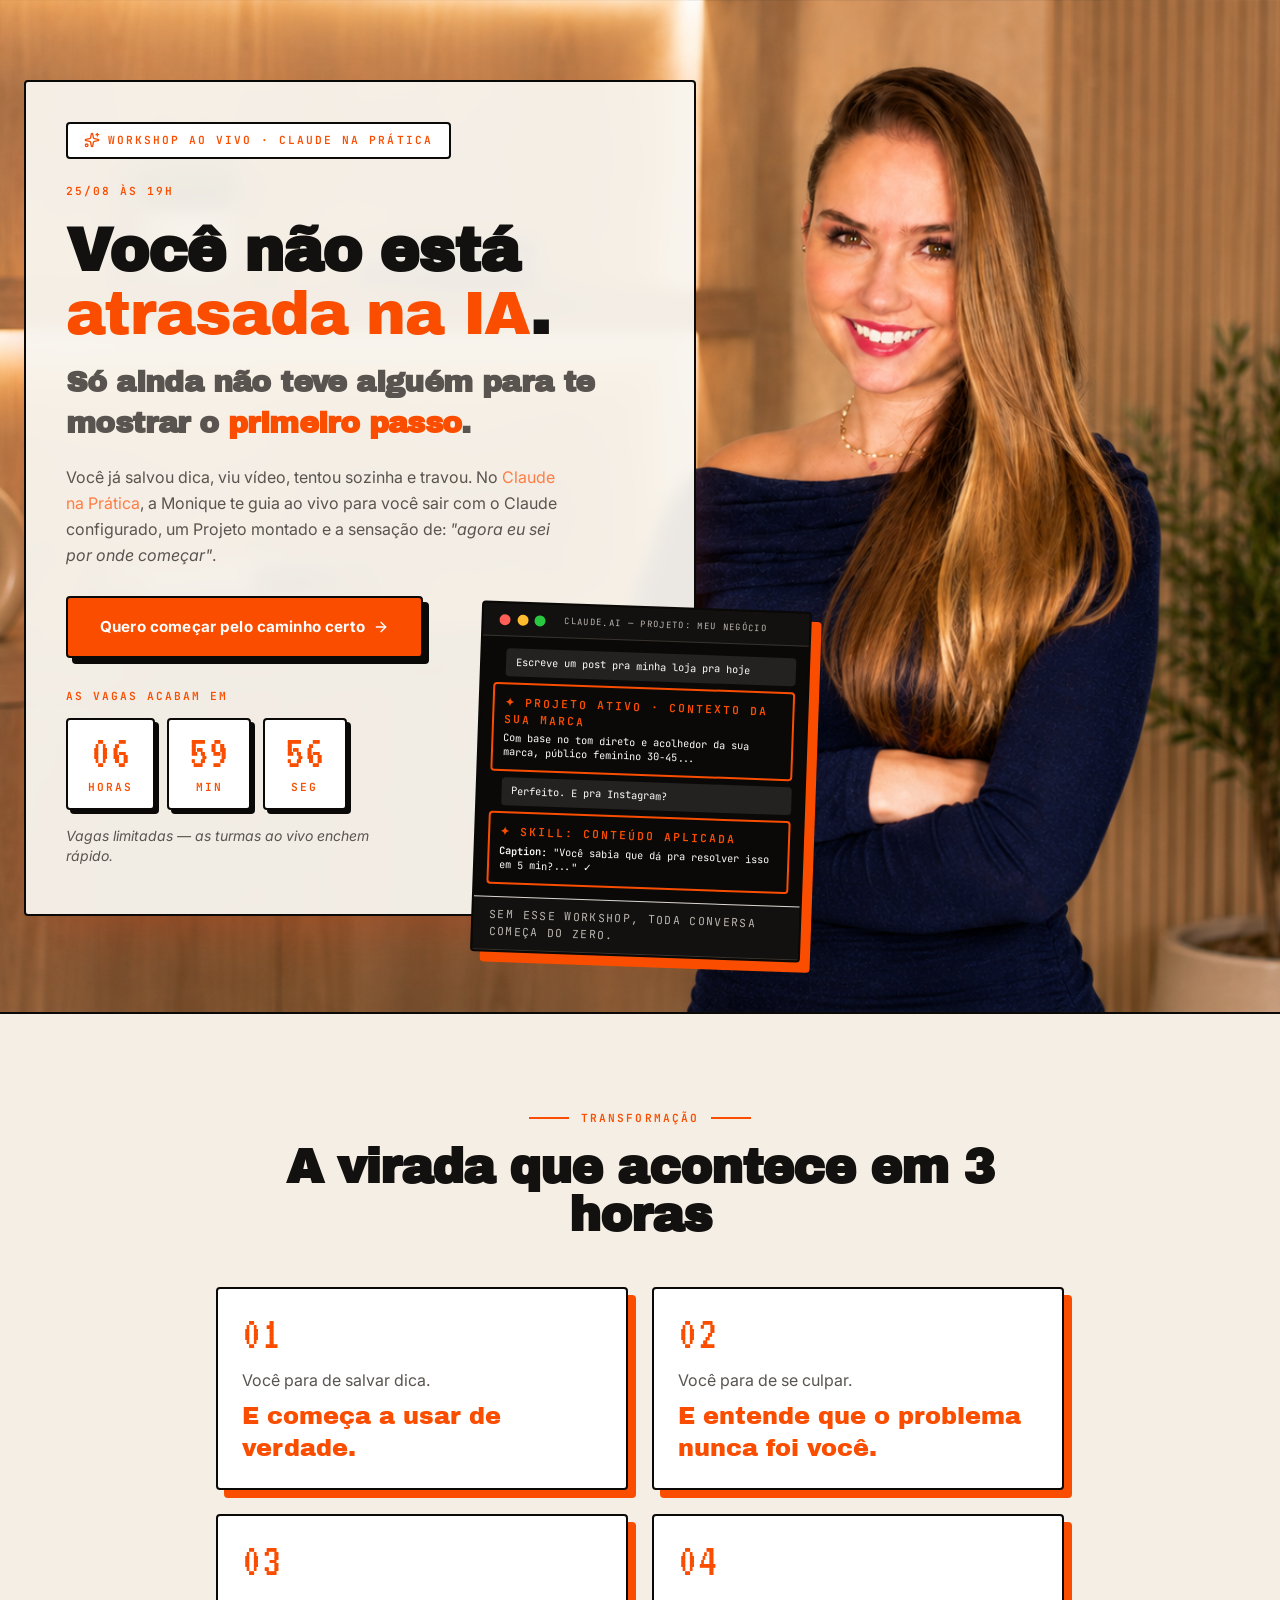
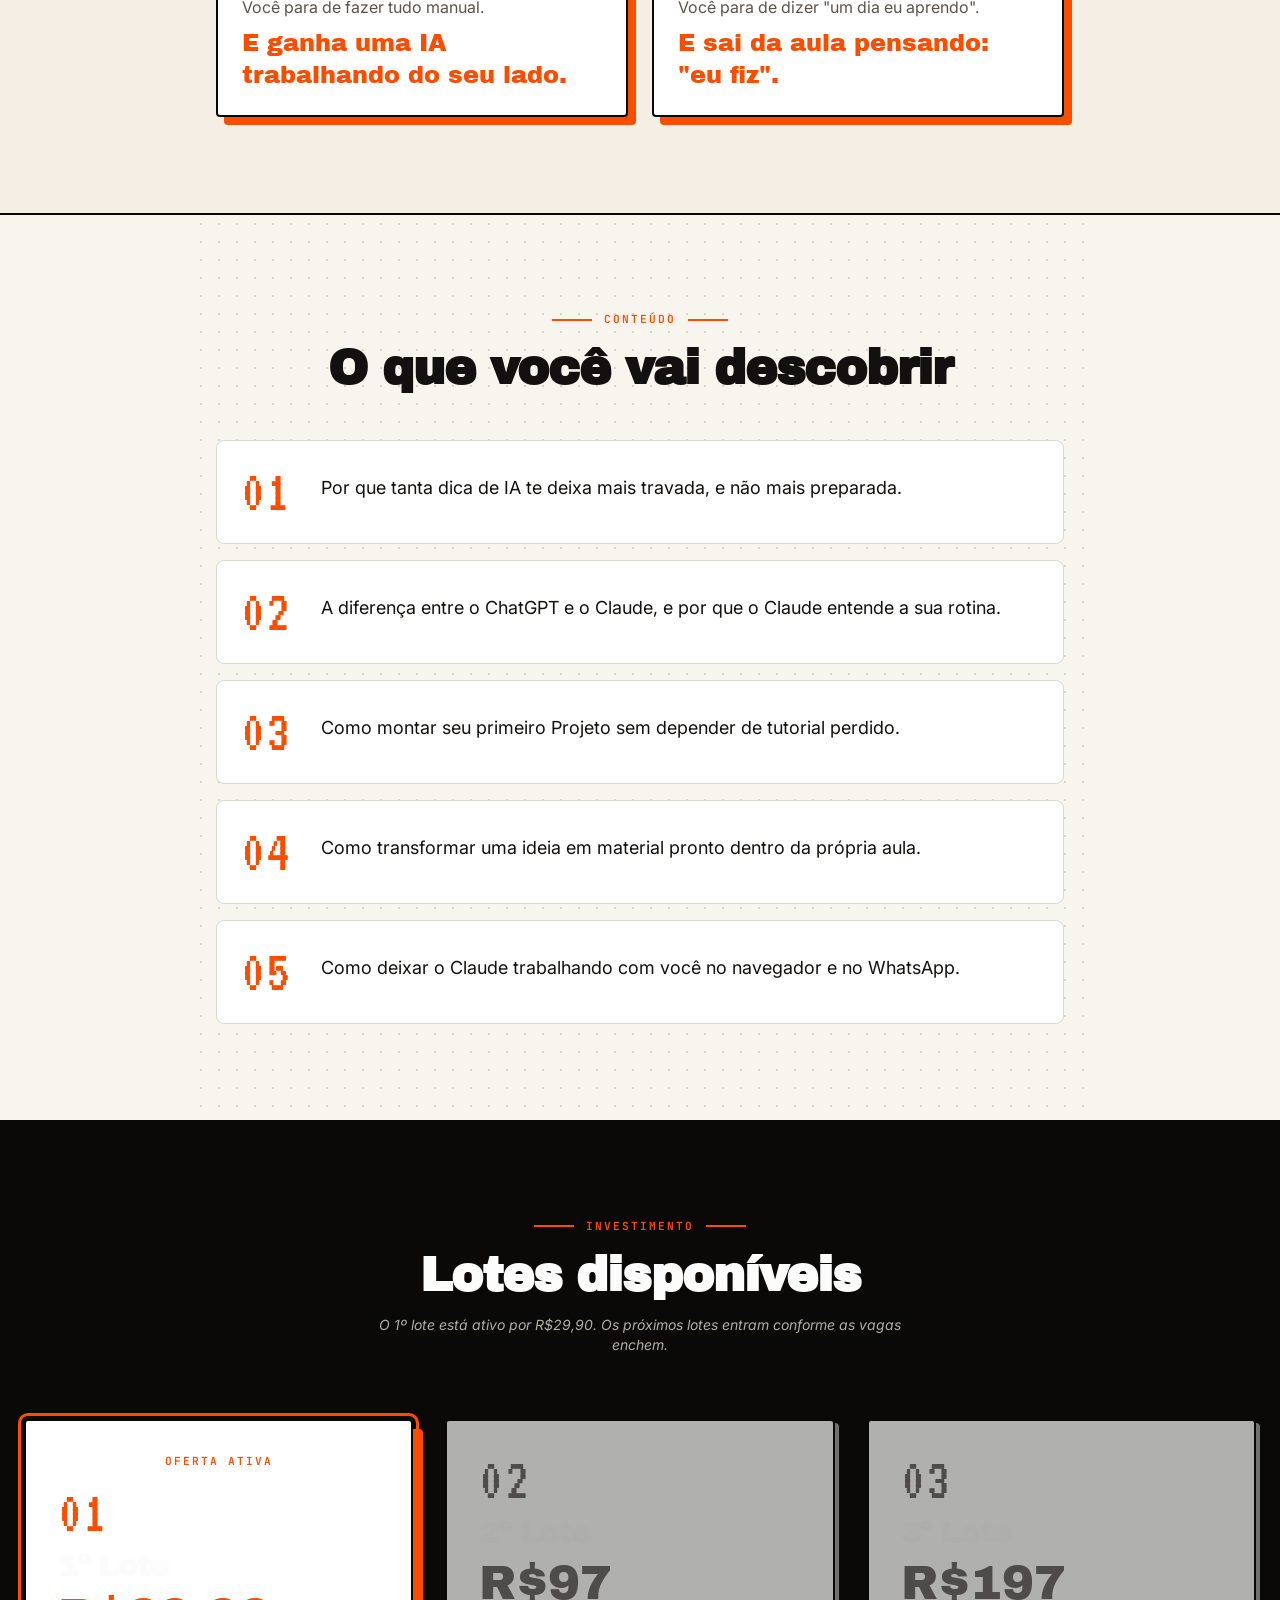
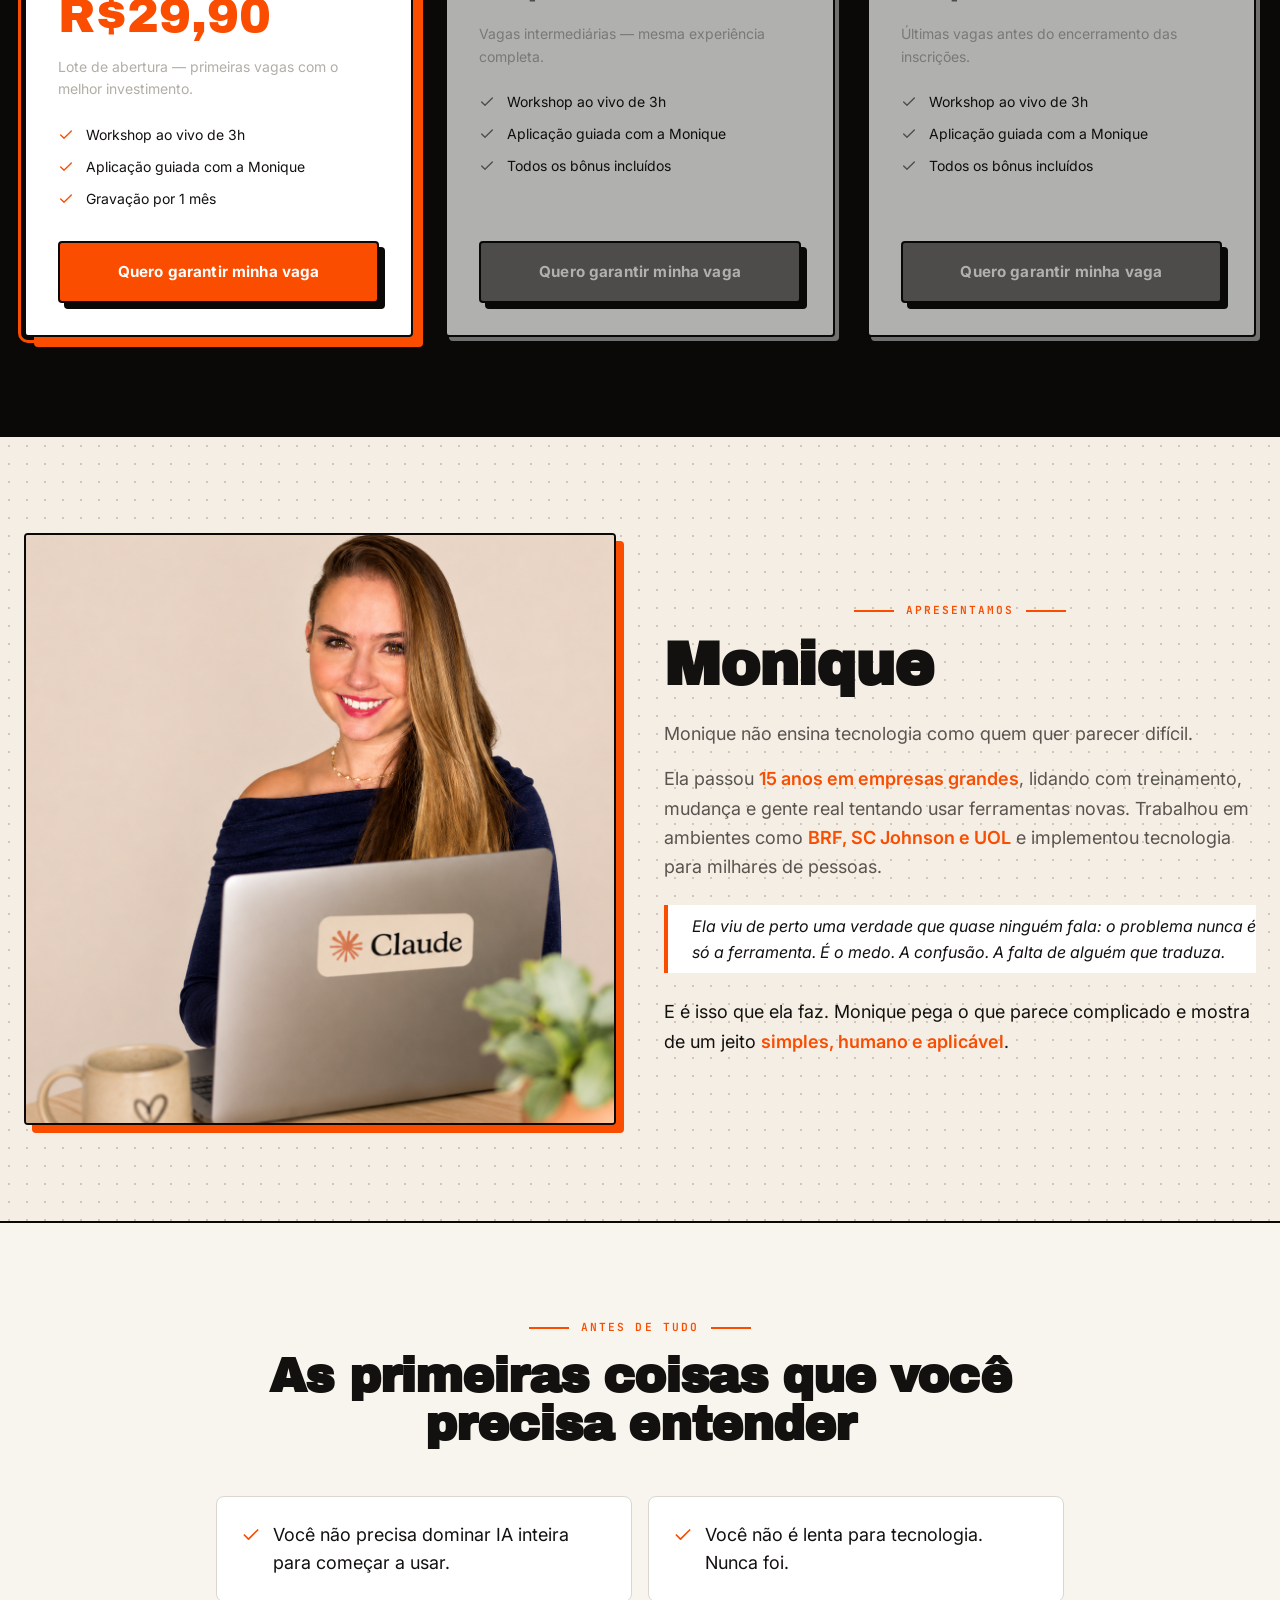
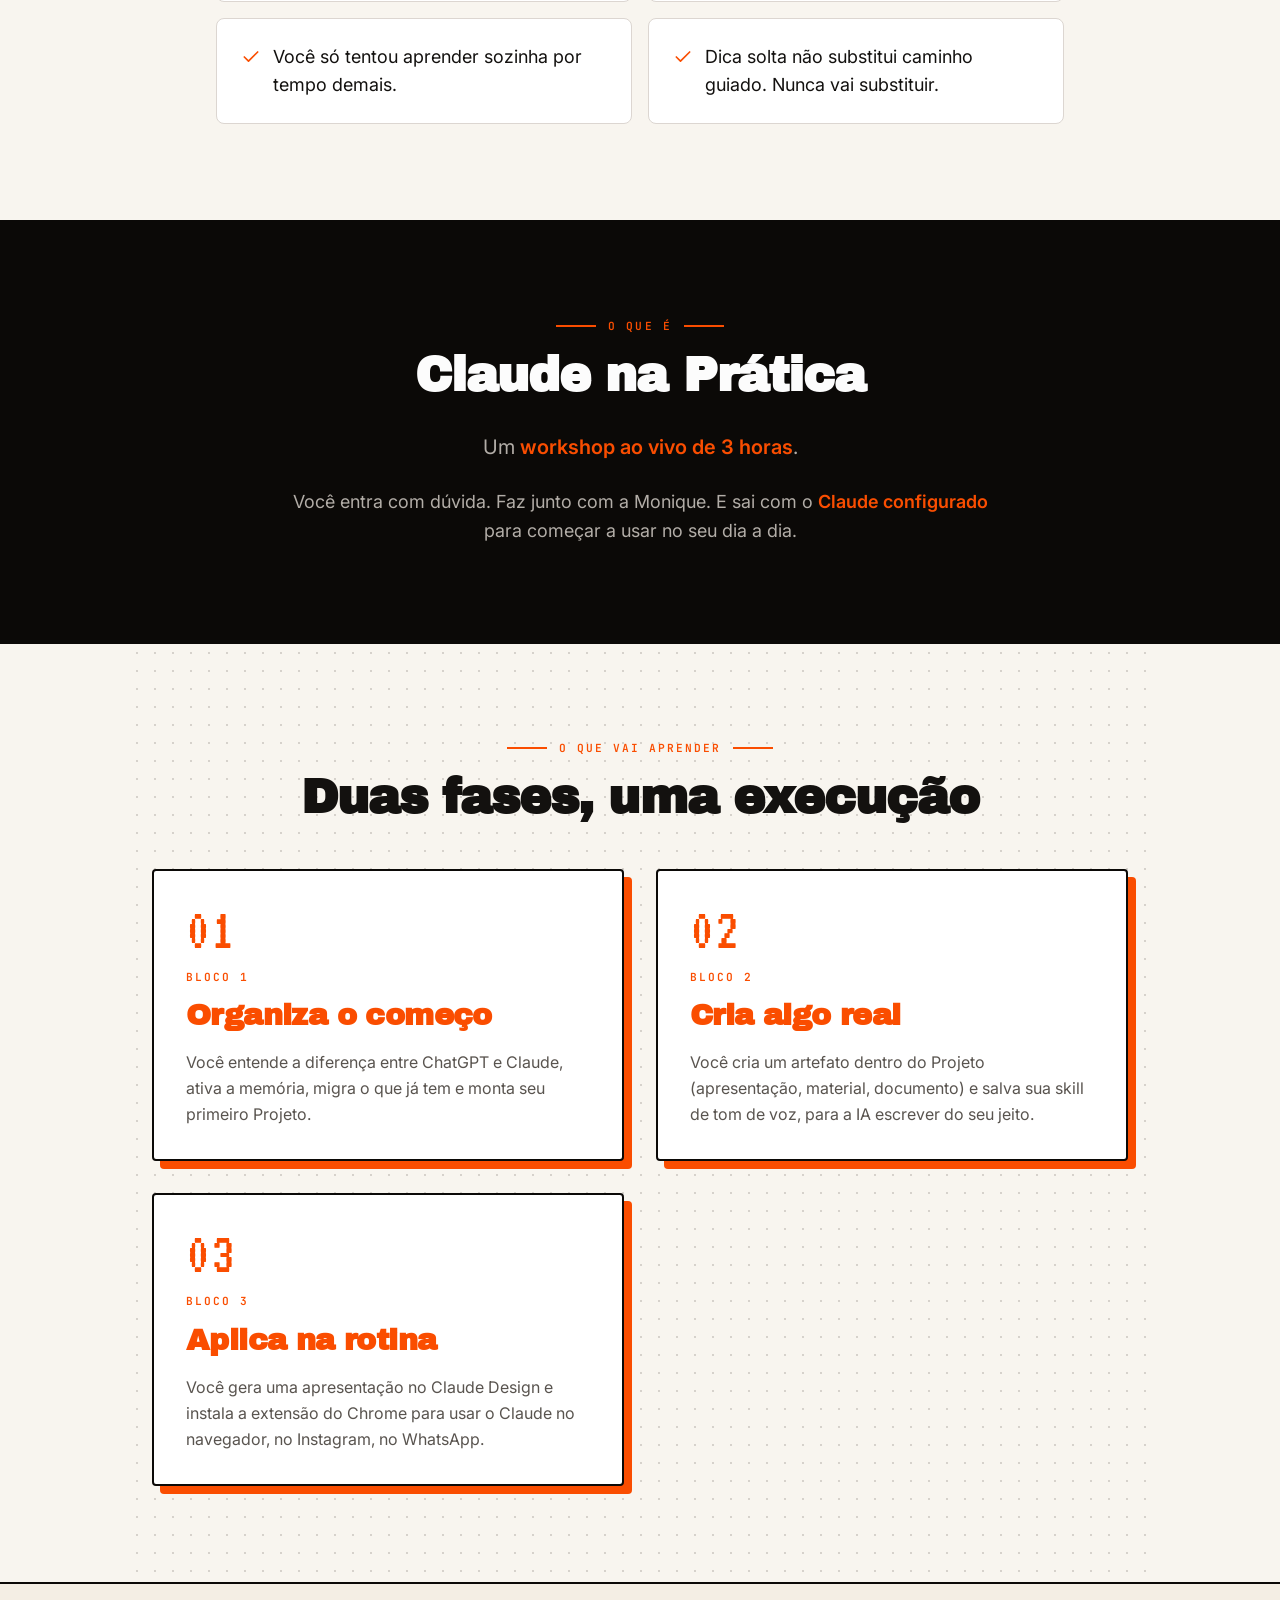
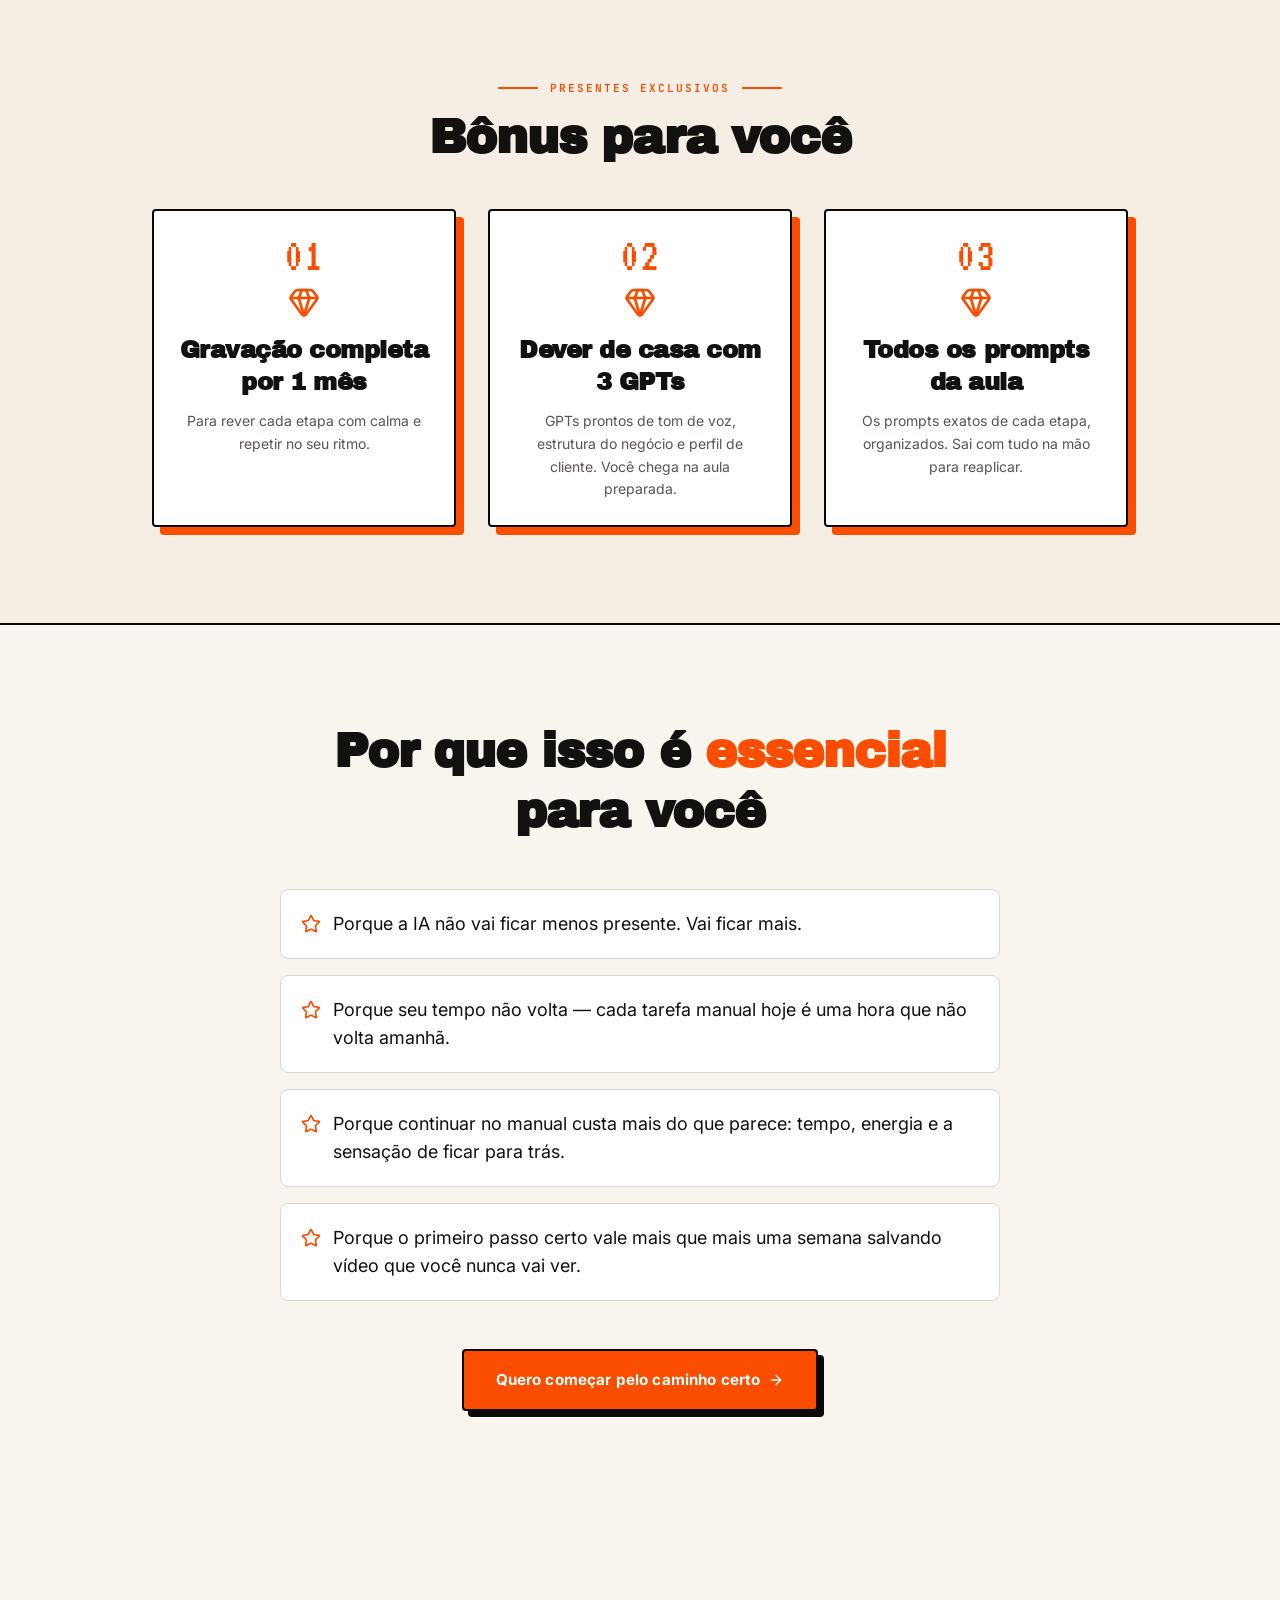
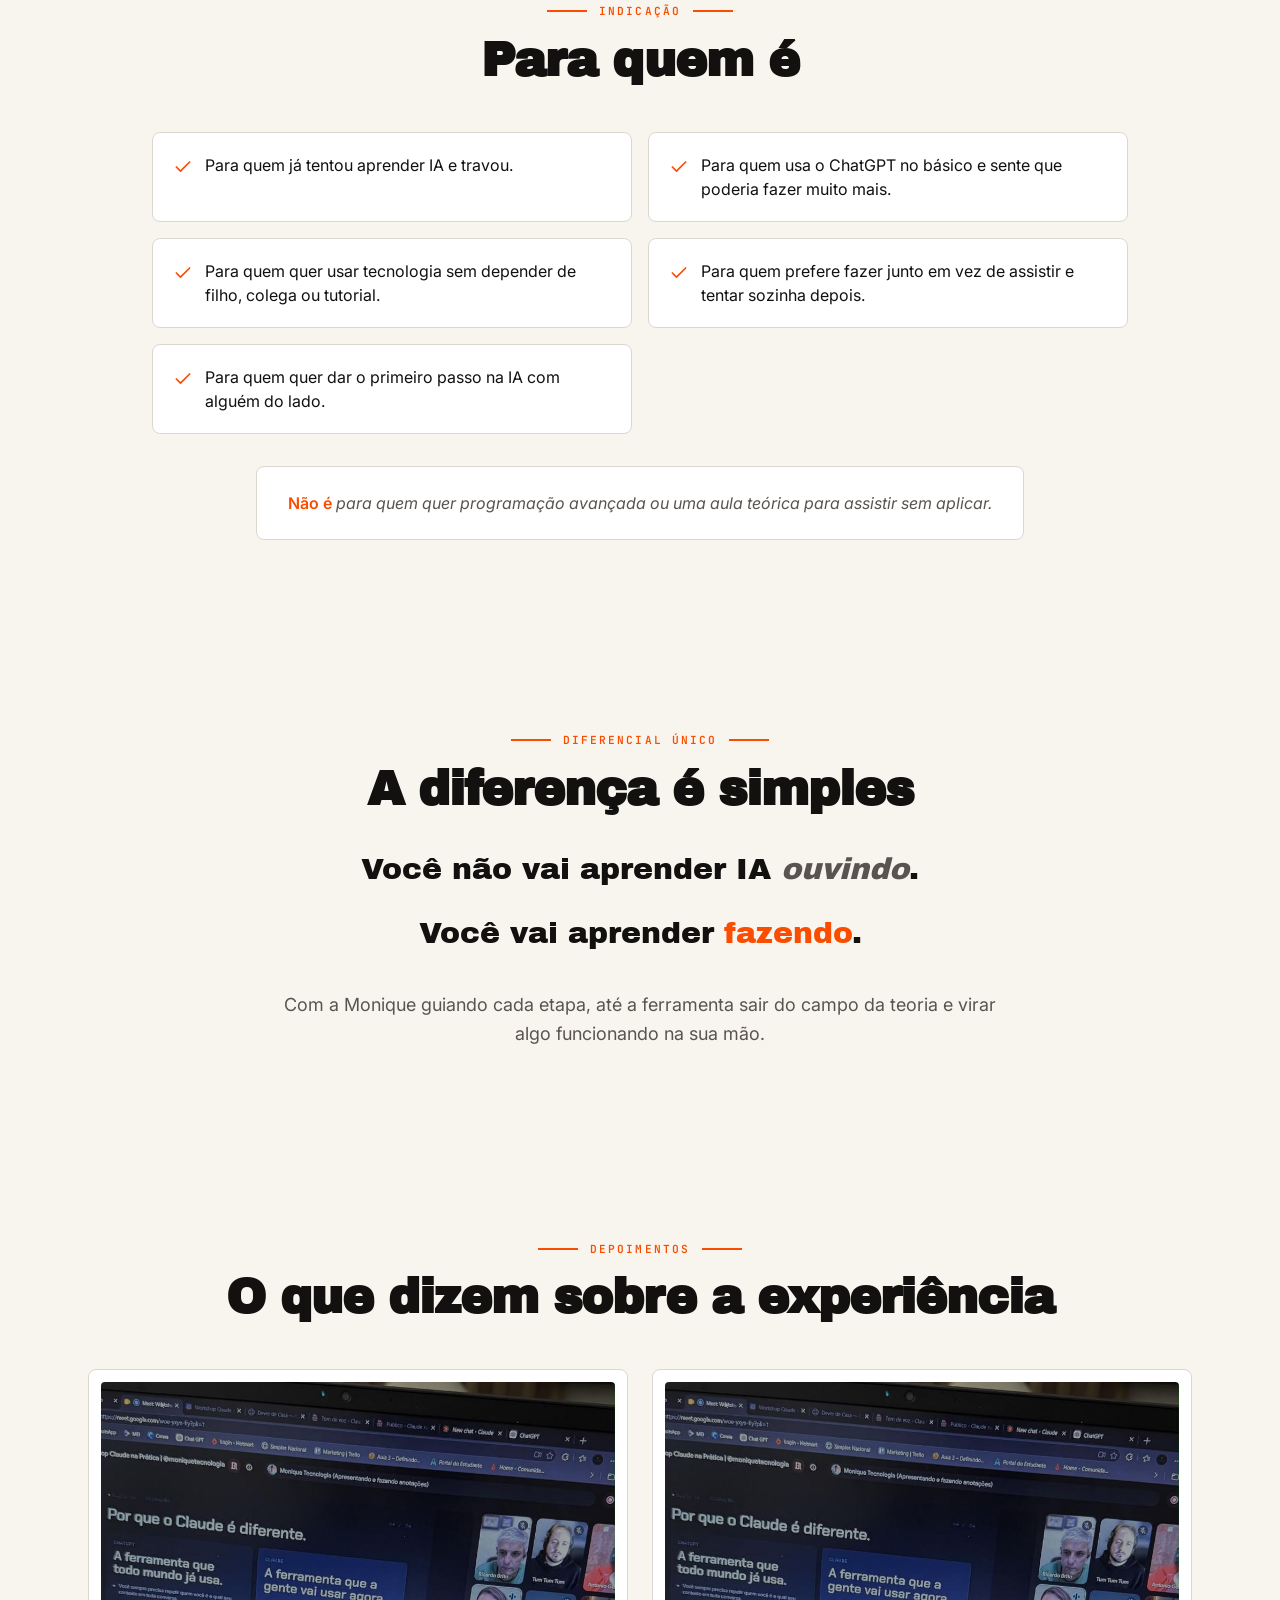
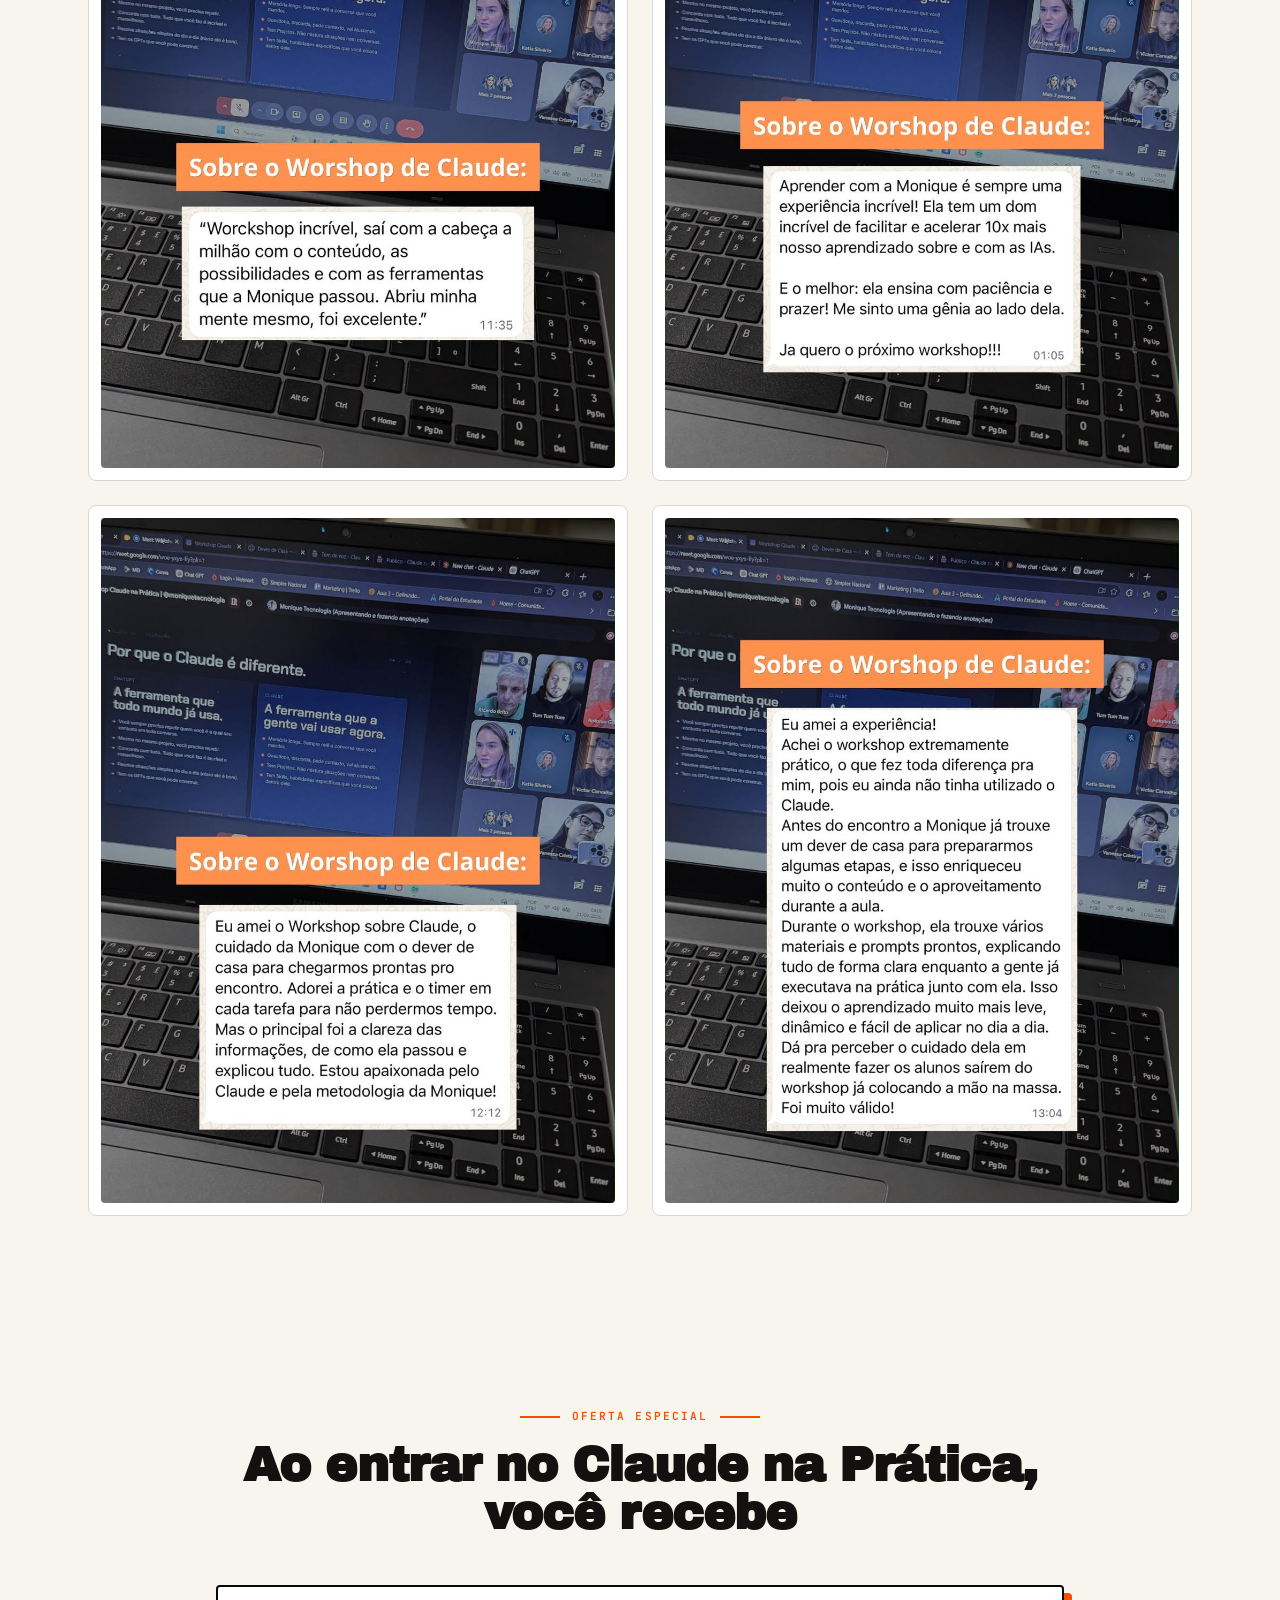
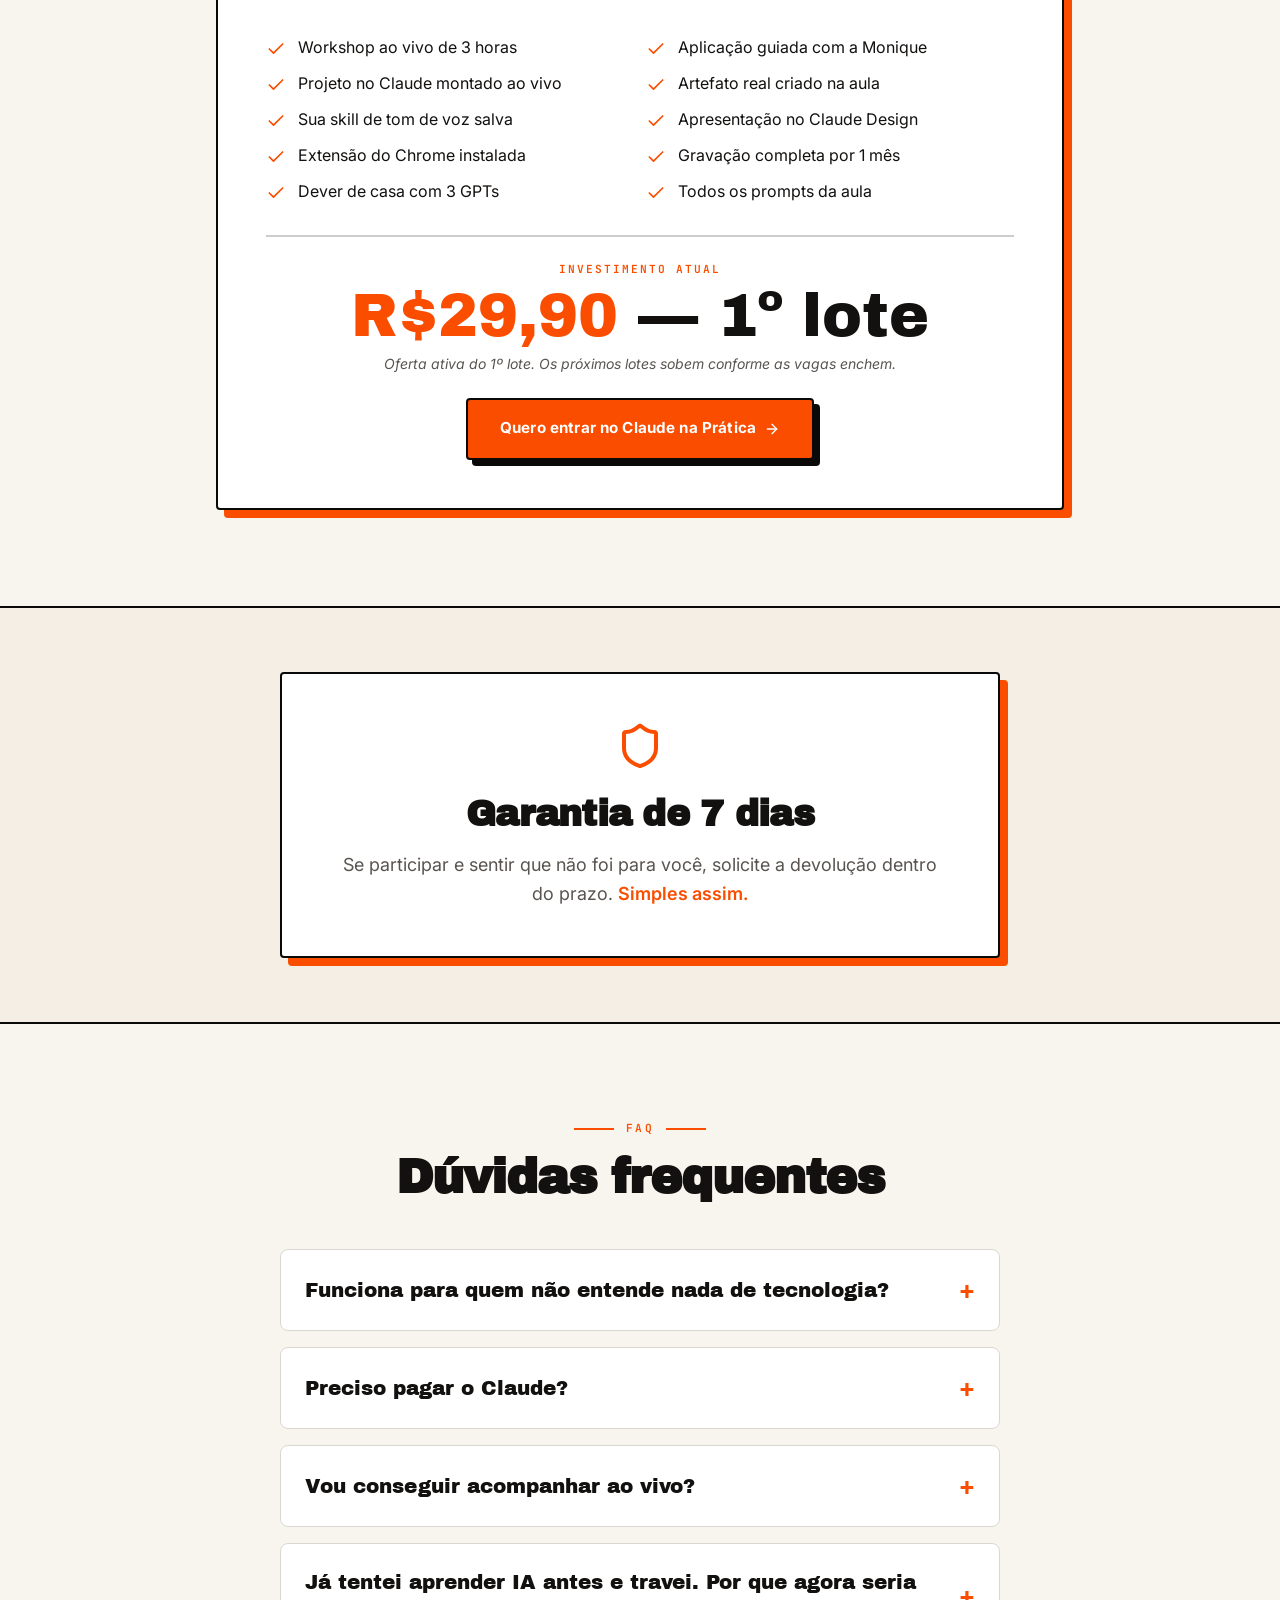
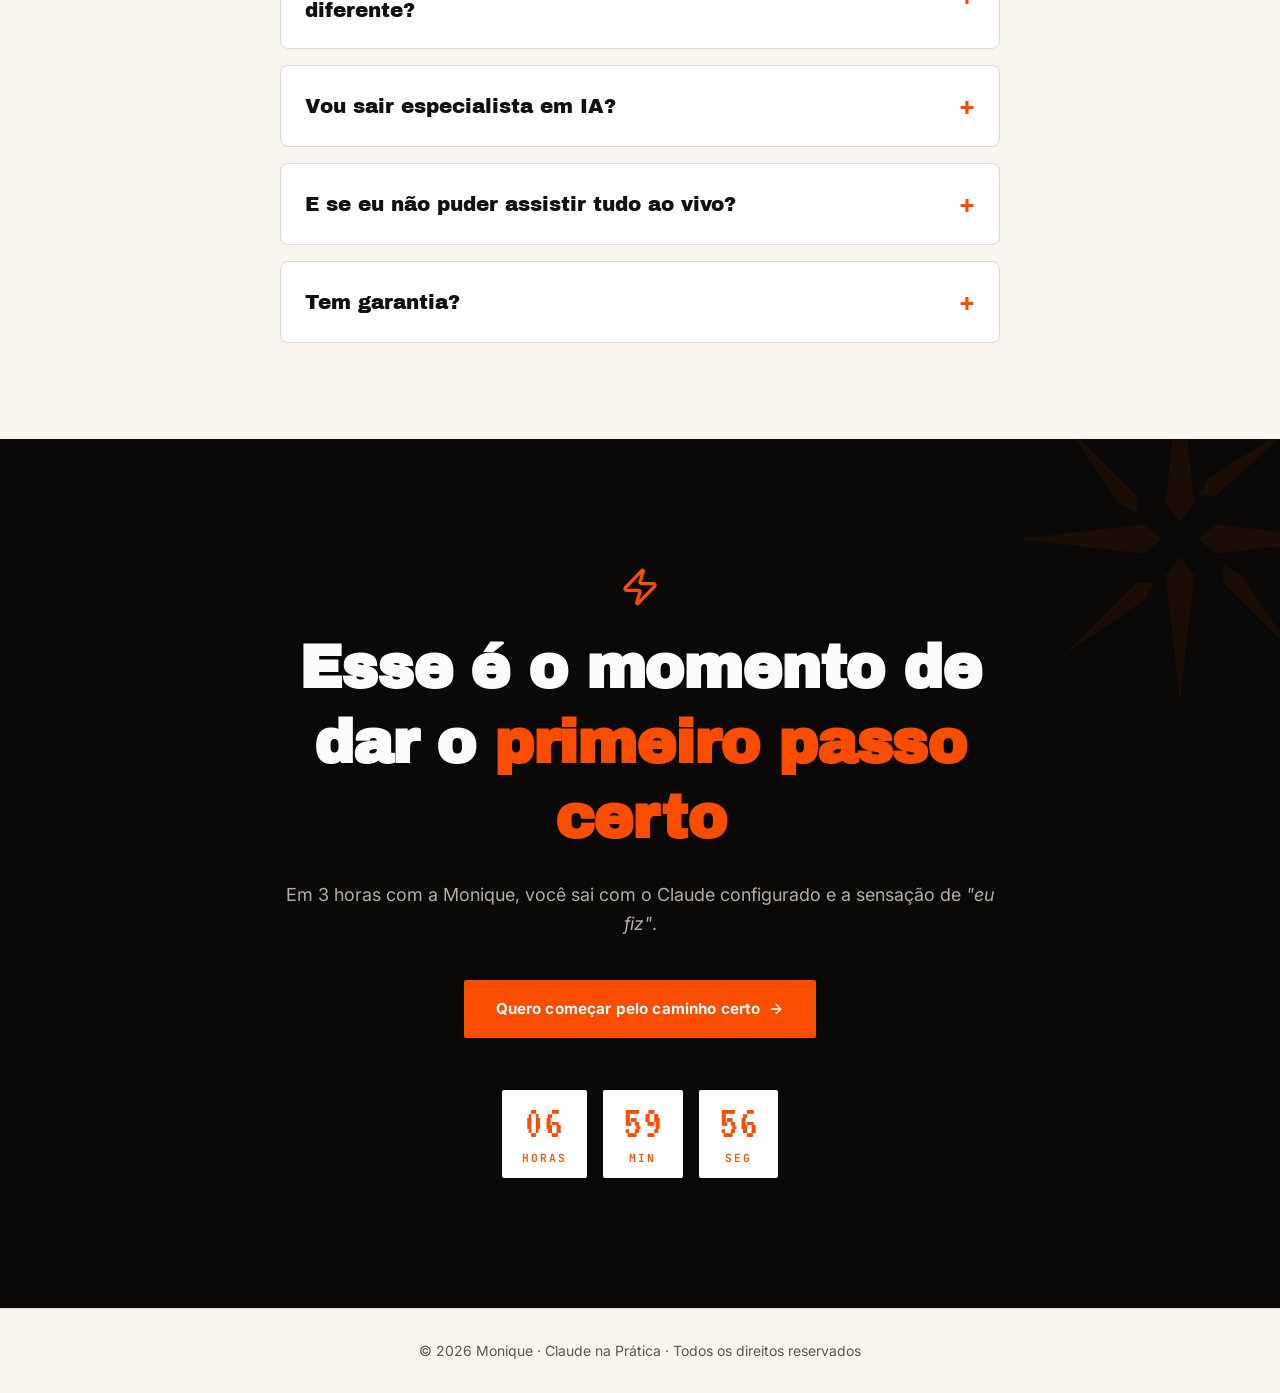
==== commit 0789754e: "Update workshop date to August 25 at 7 PM" ====
--- a/index.html
+++ b/index.html
@@ -4326,7 +4326,7 @@
 alt=""
 /></noscript>
 <!-- End Meta Pixel Code (noscript) -->
-<div class="min-h-screen text-foreground" data-tsd-source="/src/routes/index.tsx:163:5"><section class="relative overflow-hidden" data-tsd-source="/src/routes/index.tsx:165:7"><div class="lg:hidden container mx-auto px-6 pt-10 pb-2" data-tsd-source="/src/routes/index.tsx:167:9"><div class="offset-card aspect-[4/5] sm:aspect-[16/10] overflow-hidden max-w-md mx-auto" data-tsd-source="/src/routes/index.tsx:168:11"><img src="assets/head.png" alt="Monique" class="w-full h-full object-cover" data-tsd-source="/src/routes/index.tsx:169:13"/></div></div><div class="relative lg:min-h-[760px]" data-tsd-source="/src/routes/index.tsx:173:9"><div class="hidden lg:block absolute inset-0 bg-cover bg-center" style="background-image:url(assets/head.png)" data-tsd-source="/src/routes/index.tsx:175:11"></div><div class="container mx-auto px-6 pt-10 lg:pt-20 pb-16 lg:pb-24 relative" data-tsd-source="/src/routes/index.tsx:177:11"><div class="relative max-w-2xl lg:bg-background/95 lg:backdrop-blur-sm border-2 border-ink rounded-sm p-6 sm:p-8 lg:p-10 lg:pb-12 bg-background" style="box-shadow:var(--shadow-luxe, 8px 8px 0 0 var(--gold))" data-tsd-source="/src/routes/index.tsx:178:13"><div class="inline-flex items-center gap-2 border-2 border-ink bg-card px-4 py-2 mb-6 rounded-sm" data-tsd-source="/src/routes/index.tsx:179:15"><svg xmlns="http://www.w3.org/2000/svg" width="24" height="24" viewBox="0 0 24 24" fill="none" stroke="currentColor" stroke-width="2" stroke-linecap="round" stroke-linejoin="round" class="lucide lucide-sparkles w-4 h-4 text-gold" aria-hidden="true" data-tsd-source="/src/routes/index.tsx:180:17"><path d="M11.017 2.814a1 1 0 0 1 1.966 0l1.051 5.558a2 2 0 0 0 1.594 1.594l5.558 1.051a1 1 0 0 1 0 1.966l-5.558 1.051a2 2 0 0 0-1.594 1.594l-1.051 5.558a1 1 0 0 1-1.966 0l-1.051-5.558a2 2 0 0 0-1.594-1.594l-5.558-1.051a1 1 0 0 1 0-1.966l5.558-1.051a2 2 0 0 0 1.594-1.594z"></path><path d="M20 2v4"></path><path d="M22 4h-4"></path><circle cx="4" cy="20" r="2"></circle></svg><span class="eyebrow" data-tsd-source="/src/routes/index.tsx:181:17">Workshop ao vivo · Claude na Prática</span></div><h1 class="font-display text-4xl md:text-5xl lg:text-6xl leading-[1.05] mb-4" data-tsd-source="/src/routes/index.tsx:183:15">Você não está <em class="text-gold not-italic font-normal">atrasada na IA</em>.</h1><h2 class="font-display text-xl md:text-2xl lg:text-3xl text-muted-foreground leading-snug mb-5" data-tsd-source="/src/routes/index.tsx:186:15">Só ainda não teve alguém para te mostrar o <em class="text-gold not-italic">primeiro passo</em>.</h2><p class="text-base text-muted-foreground mb-7 leading-relaxed lg:max-w-[31rem]" data-tsd-source="/src/routes/index.tsx:189:15">Você já salvou dica, viu vídeo, tentou sozinha e travou. No <span class="text-gold-soft">Claude na Prática</span>, a Monique te guia ao vivo para você sair com o Claude configurado, um Projeto montado e a sensação de: <span class="italic">&quot;agora eu sei por onde começar&quot;</span>.</p><div class="mb-6" data-tsd-source="/src/routes/index.tsx:192:15">
+<div class="min-h-screen text-foreground" data-tsd-source="/src/routes/index.tsx:163:5"><section class="relative overflow-hidden" data-tsd-source="/src/routes/index.tsx:165:7"><div class="lg:hidden container mx-auto px-6 pt-10 pb-2" data-tsd-source="/src/routes/index.tsx:167:9"><div class="offset-card aspect-[4/5] sm:aspect-[16/10] overflow-hidden max-w-md mx-auto" data-tsd-source="/src/routes/index.tsx:168:11"><img src="assets/head.png" alt="Monique" class="w-full h-full object-cover" data-tsd-source="/src/routes/index.tsx:169:13"/></div></div><div class="relative lg:min-h-[760px]" data-tsd-source="/src/routes/index.tsx:173:9"><div class="hidden lg:block absolute inset-0 bg-cover bg-center" style="background-image:url(assets/head.png)" data-tsd-source="/src/routes/index.tsx:175:11"></div><div class="container mx-auto px-6 pt-10 lg:pt-20 pb-16 lg:pb-24 relative" data-tsd-source="/src/routes/index.tsx:177:11"><div class="relative max-w-2xl lg:bg-background/95 lg:backdrop-blur-sm border-2 border-ink rounded-sm p-6 sm:p-8 lg:p-10 lg:pb-12 bg-background" style="box-shadow:var(--shadow-luxe, 8px 8px 0 0 var(--gold))" data-tsd-source="/src/routes/index.tsx:178:13"><div class="inline-flex items-center gap-2 border-2 border-ink bg-card px-4 py-2 mb-6 rounded-sm" data-tsd-source="/src/routes/index.tsx:179:15"><svg xmlns="http://www.w3.org/2000/svg" width="24" height="24" viewBox="0 0 24 24" fill="none" stroke="currentColor" stroke-width="2" stroke-linecap="round" stroke-linejoin="round" class="lucide lucide-sparkles w-4 h-4 text-gold" aria-hidden="true" data-tsd-source="/src/routes/index.tsx:180:17"><path d="M11.017 2.814a1 1 0 0 1 1.966 0l1.051 5.558a2 2 0 0 0 1.594 1.594l5.558 1.051a1 1 0 0 1 0 1.966l-5.558 1.051a2 2 0 0 0-1.594 1.594l-1.051 5.558a1 1 0 0 1-1.966 0l-1.051-5.558a2 2 0 0 0-1.594-1.594l-5.558-1.051a1 1 0 0 1 0-1.966l5.558-1.051a2 2 0 0 0 1.594-1.594z"></path><path d="M20 2v4"></path><path d="M22 4h-4"></path><circle cx="4" cy="20" r="2"></circle></svg><span class="eyebrow" data-tsd-source="/src/routes/index.tsx:181:17">Workshop ao vivo · Claude na Prática</span></div><p class="eyebrow text-gold mb-5" aria-label="Data do workshop: 25 de agosto às 19 horas">25/08 às 19h</p><h1 class="font-display text-4xl md:text-5xl lg:text-6xl leading-[1.05] mb-4" data-tsd-source="/src/routes/index.tsx:183:15">Você não está <em class="text-gold not-italic font-normal">atrasada na IA</em>.</h1><h2 class="font-display text-xl md:text-2xl lg:text-3xl text-muted-foreground leading-snug mb-5" data-tsd-source="/src/routes/index.tsx:186:15">Só ainda não teve alguém para te mostrar o <em class="text-gold not-italic">primeiro passo</em>.</h2><p class="text-base text-muted-foreground mb-7 leading-relaxed lg:max-w-[31rem]" data-tsd-source="/src/routes/index.tsx:189:15">Você já salvou dica, viu vídeo, tentou sozinha e travou. No <span class="text-gold-soft">Claude na Prática</span>, a Monique te guia ao vivo para você sair com o Claude configurado, um Projeto montado e a sensação de: <span class="italic">&quot;agora eu sei por onde começar&quot;</span>.</p><div class="mb-6" data-tsd-source="/src/routes/index.tsx:192:15">
 <a href="https://pay.assiny.com.br/5ee63a/node/BbCFz9" class="btn-gold" data-tsd-source="/src/routes/index.tsx:68:5" data-meta-event="InitiateCheckout" onclick="if(window.fbq){fbq('track','InitiateCheckout')}">Quero começar pelo caminho certo<!-- --> <svg xmlns="http://www.w3.org/2000/svg" width="24" height="24" viewBox="0 0 24 24" fill="none" stroke="currentColor" stroke-width="2" stroke-linecap="round" stroke-linejoin="round" class="lucide lucide-arrow-right w-4 h-4" aria-hidden="true" data-tsd-source="/src/routes/index.tsx:68:71"><path d="M5 12h14"></path><path d="m12 5 7 7-7 7"></path></svg></a></div>
 <div class="mb-3" data-tsd-source="/src/routes/index.tsx:193:15"><span class="eyebrow" data-tsd-source="/src/routes/index.tsx:193:37">As vagas acabam em</span></div>
 <div class="flex gap-3" data-offer-countdown role="timer" aria-live="off" aria-label="7 horas restantes" data-tsd-source="/src/routes/index.tsx:50:5">
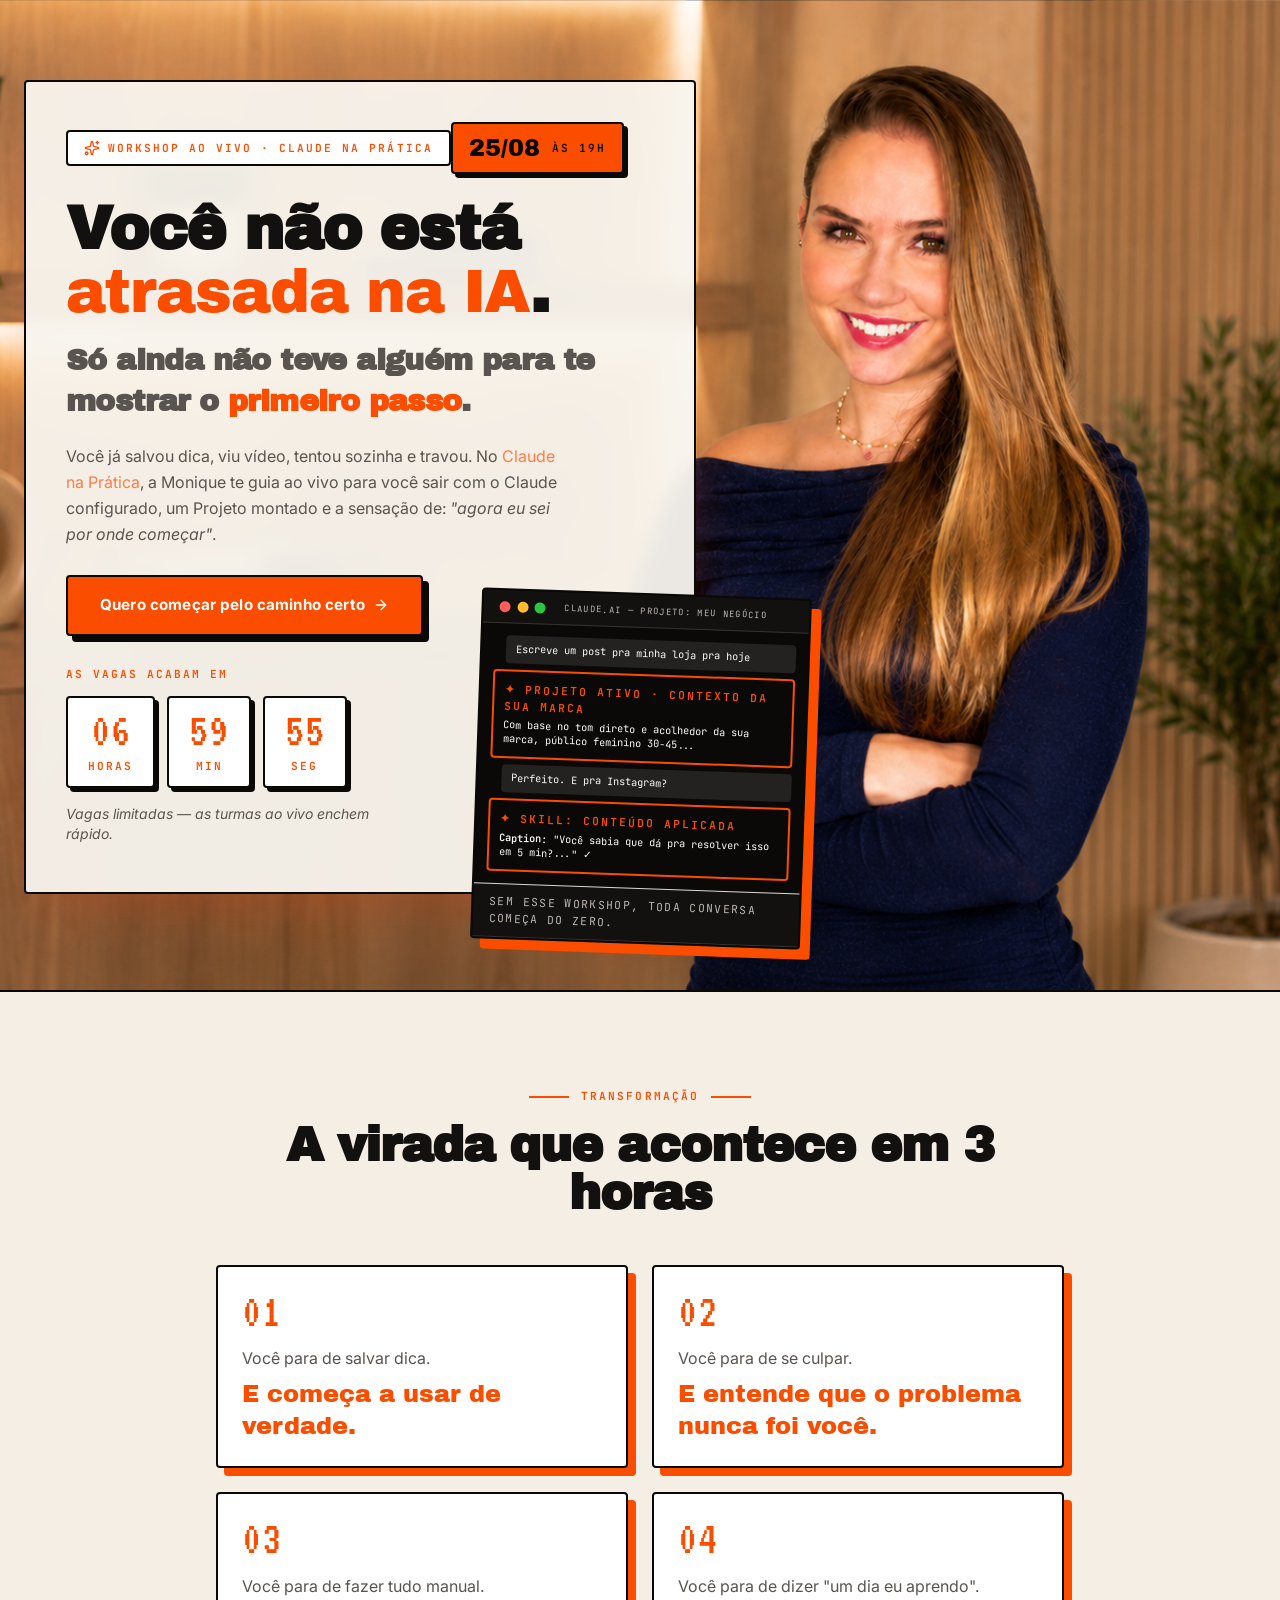
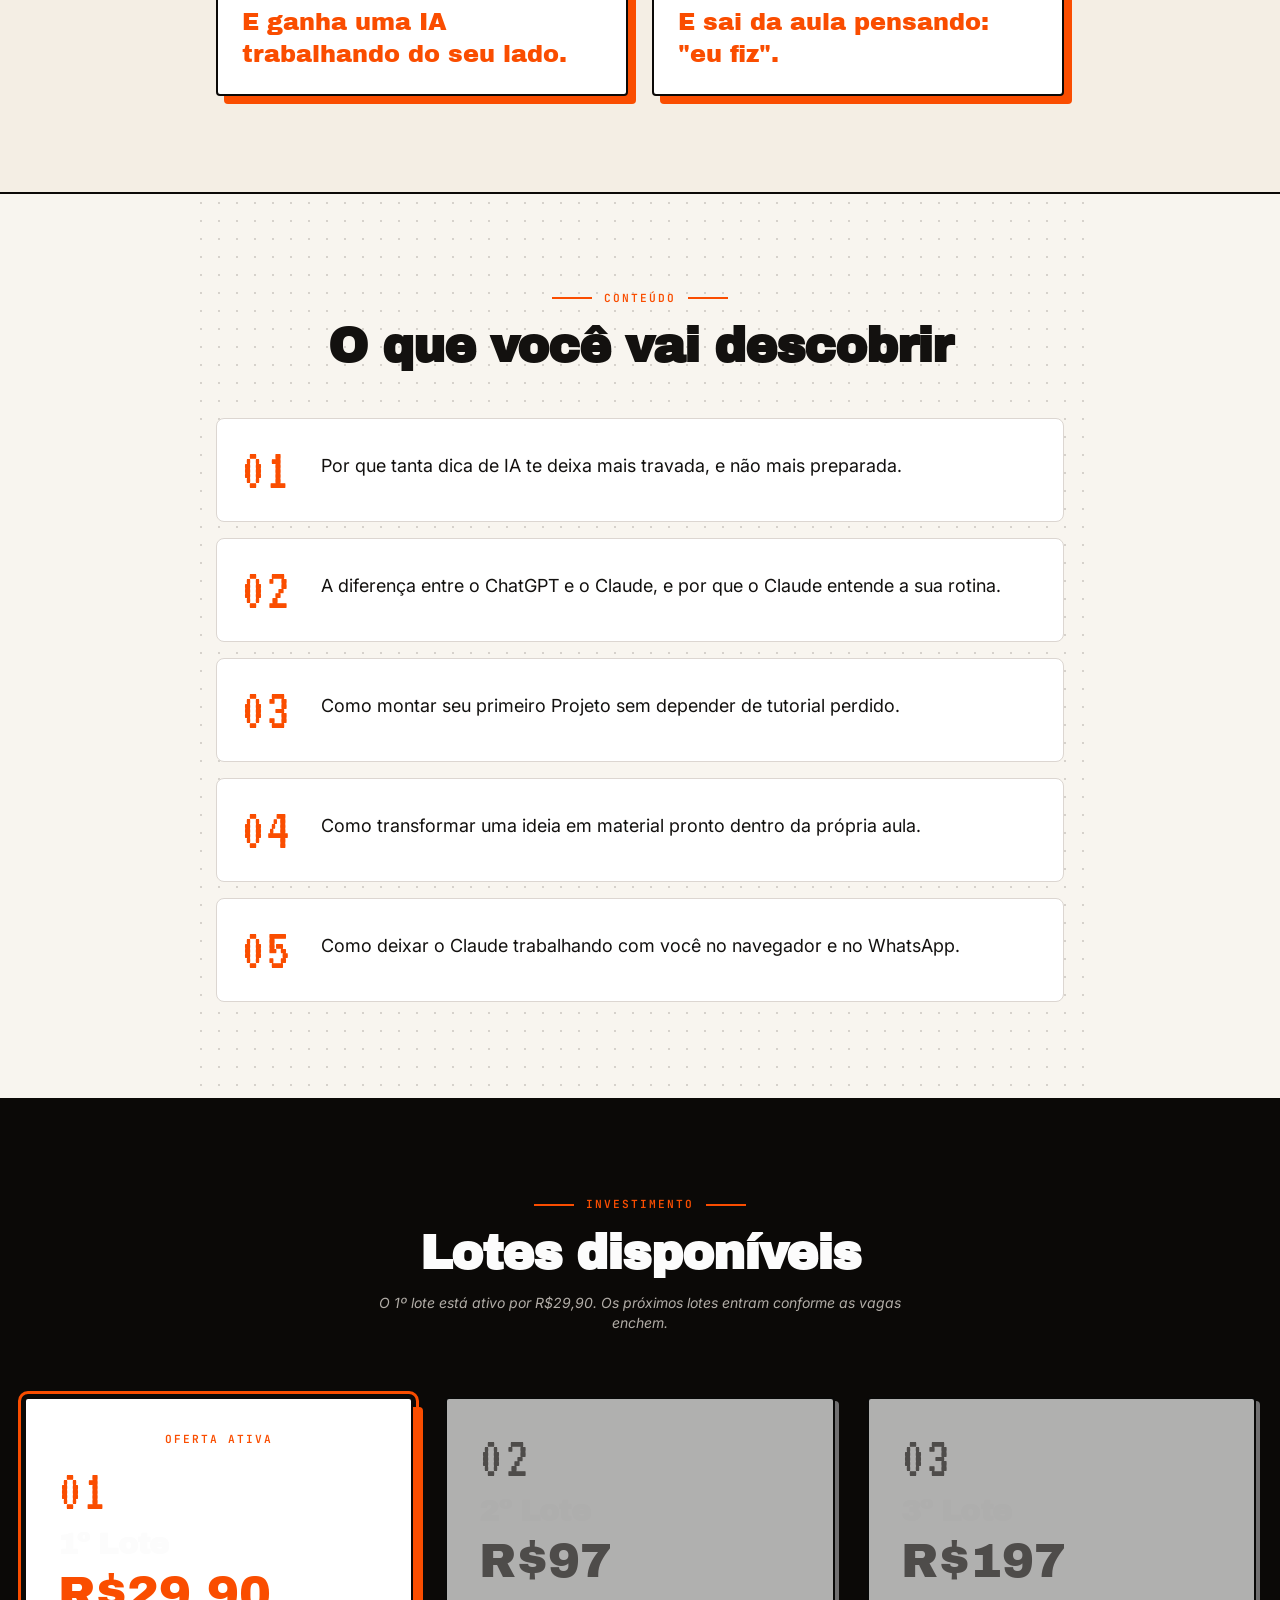
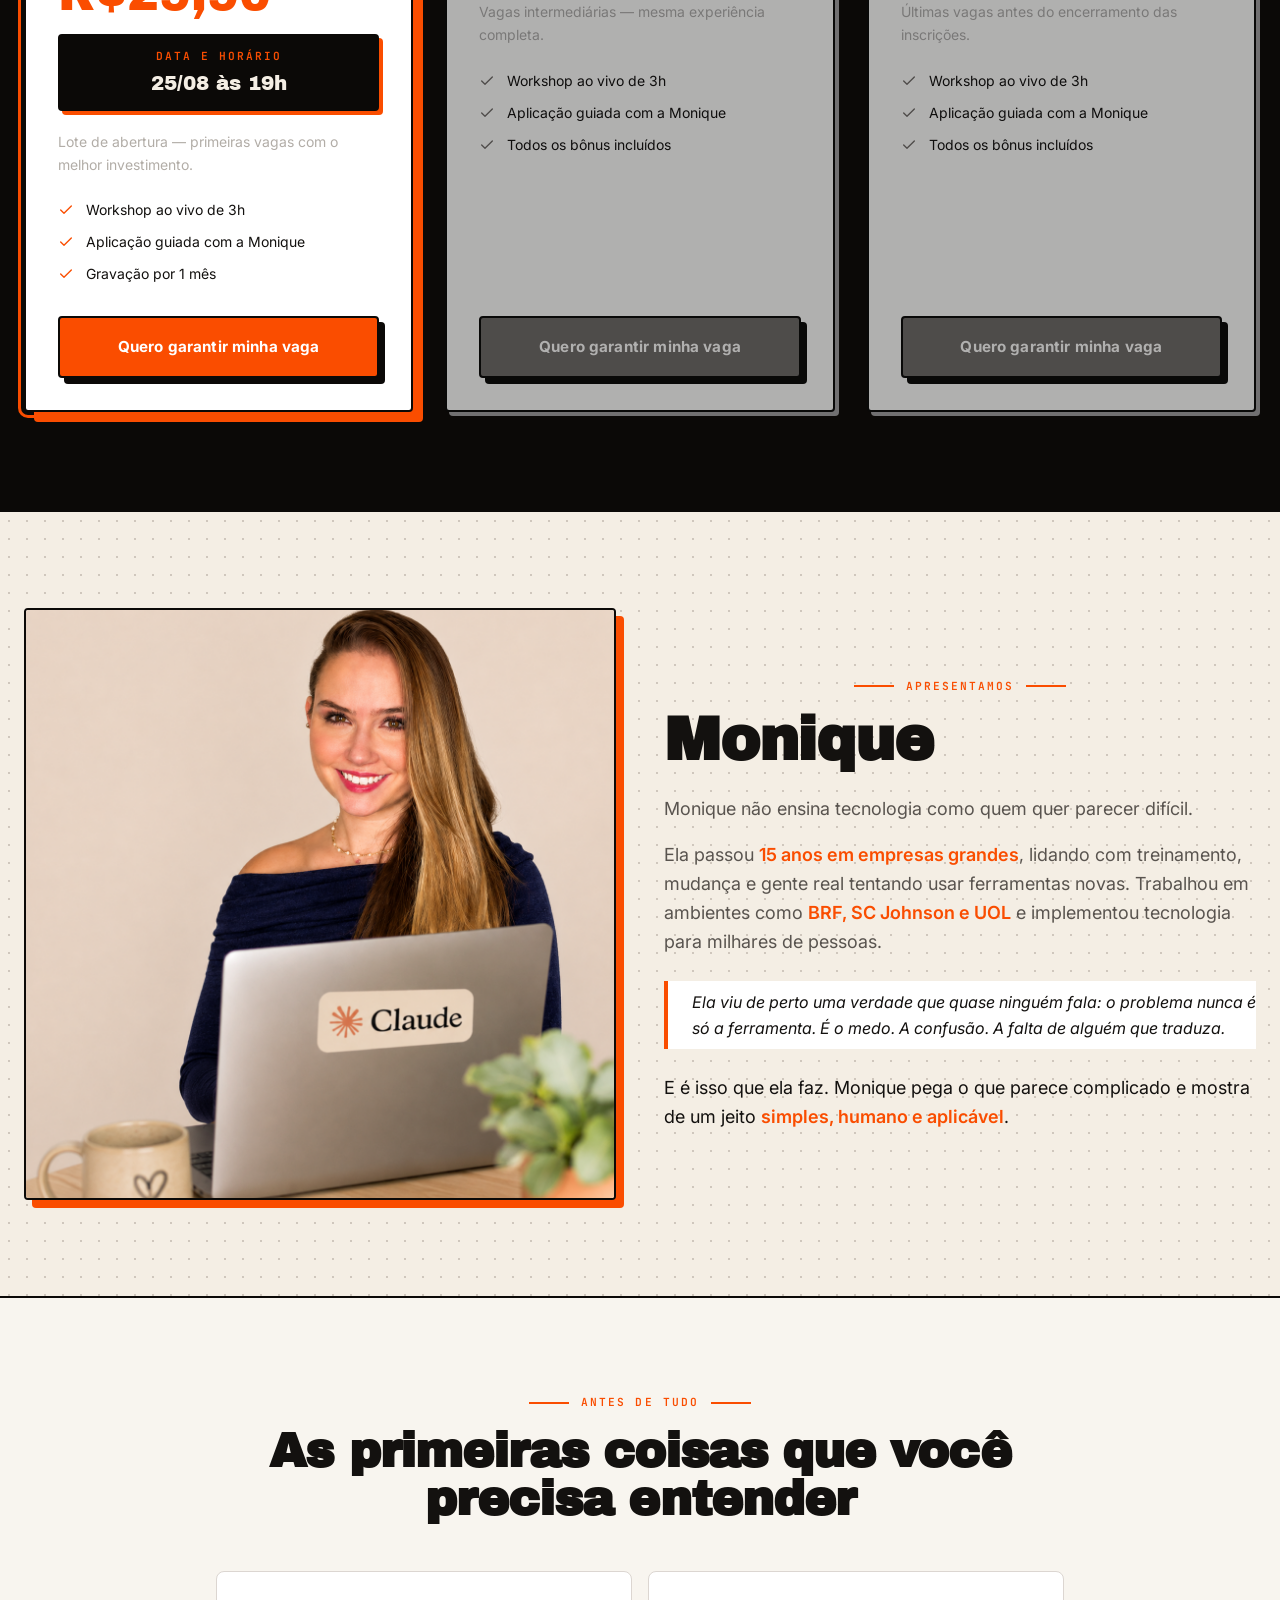
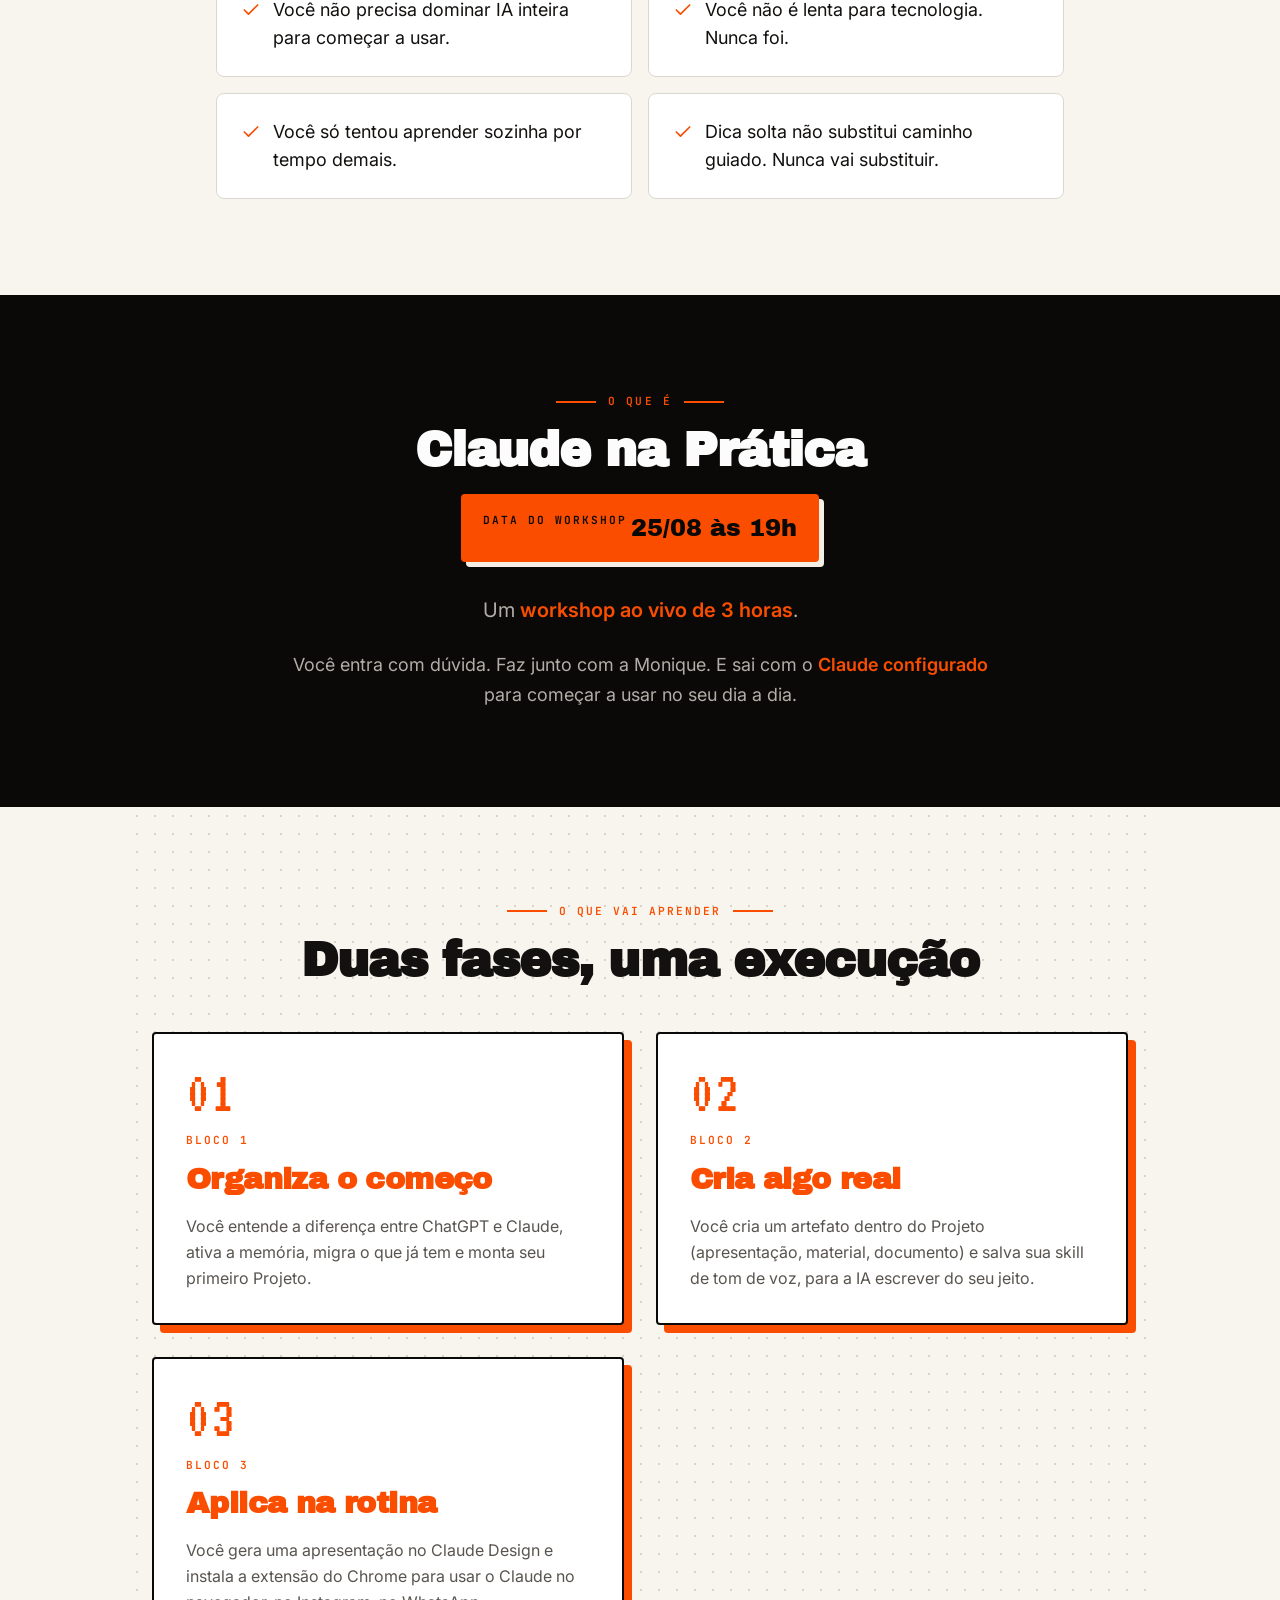
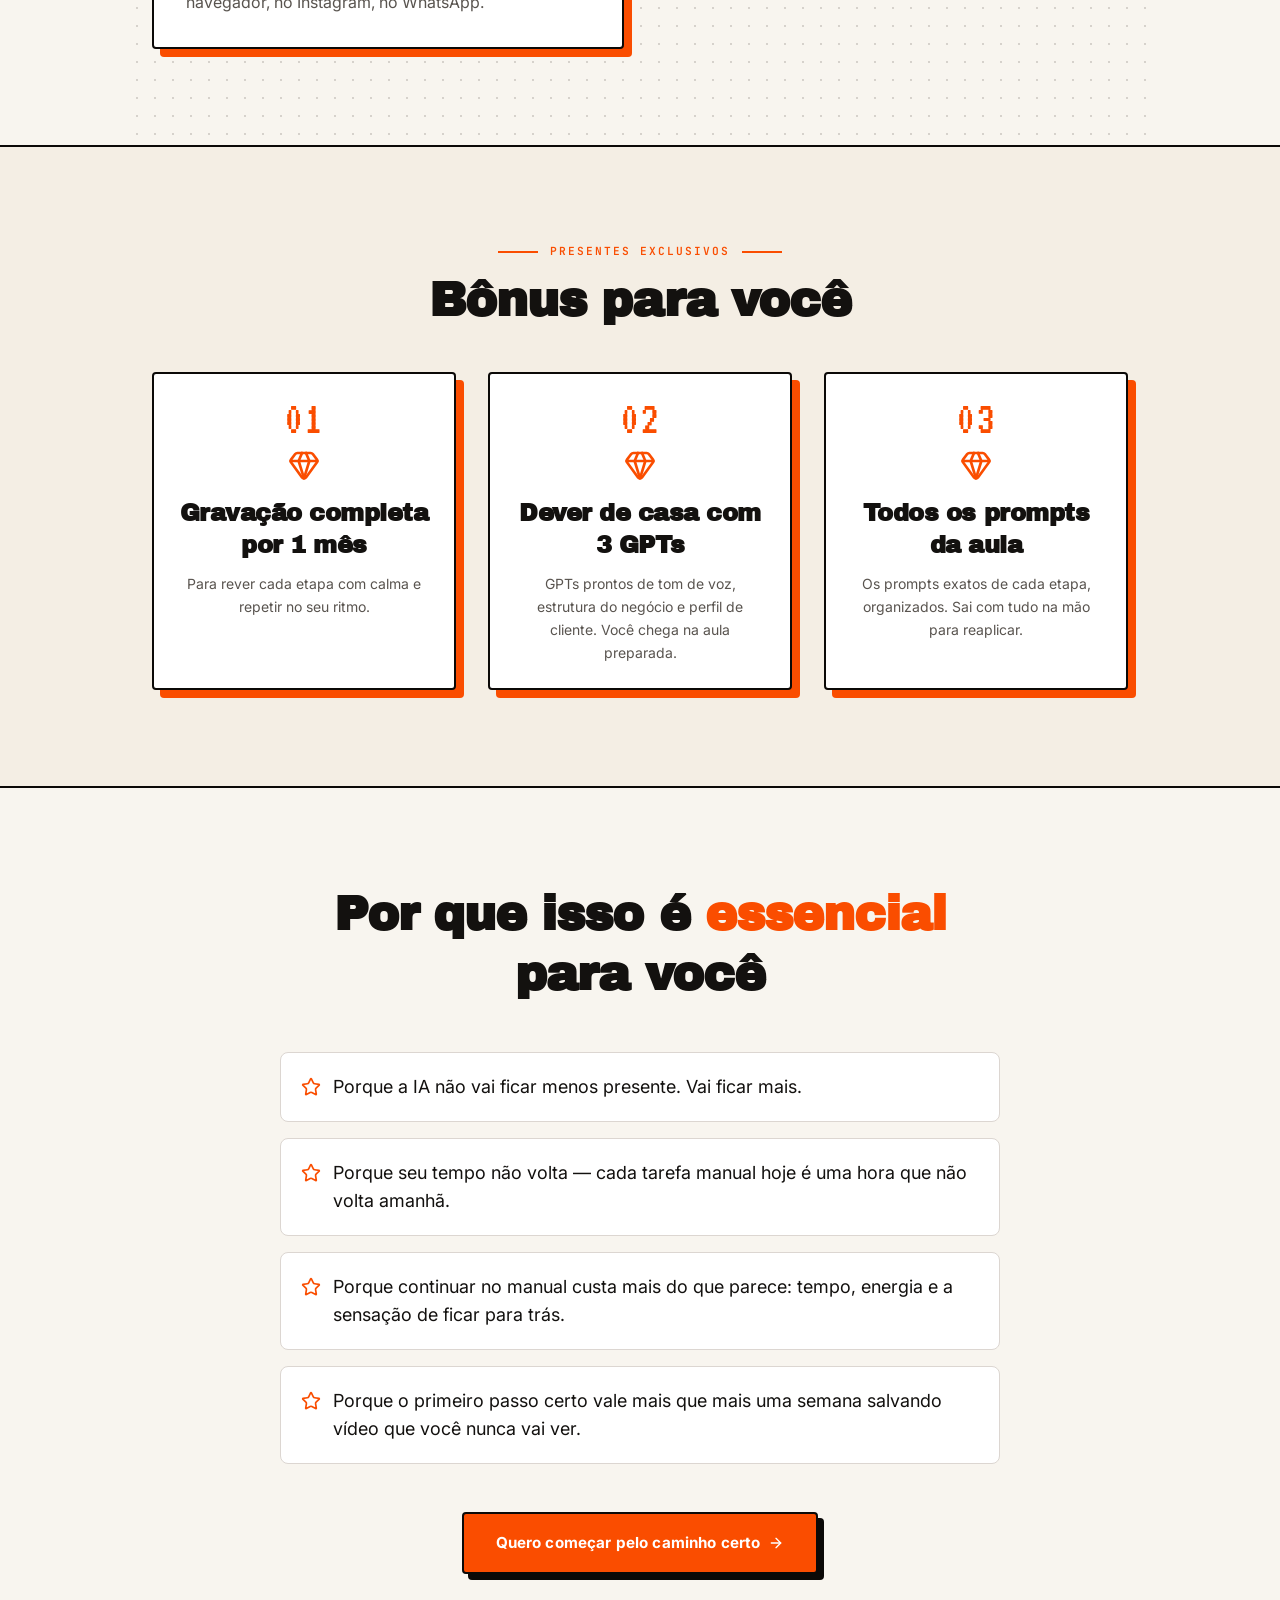
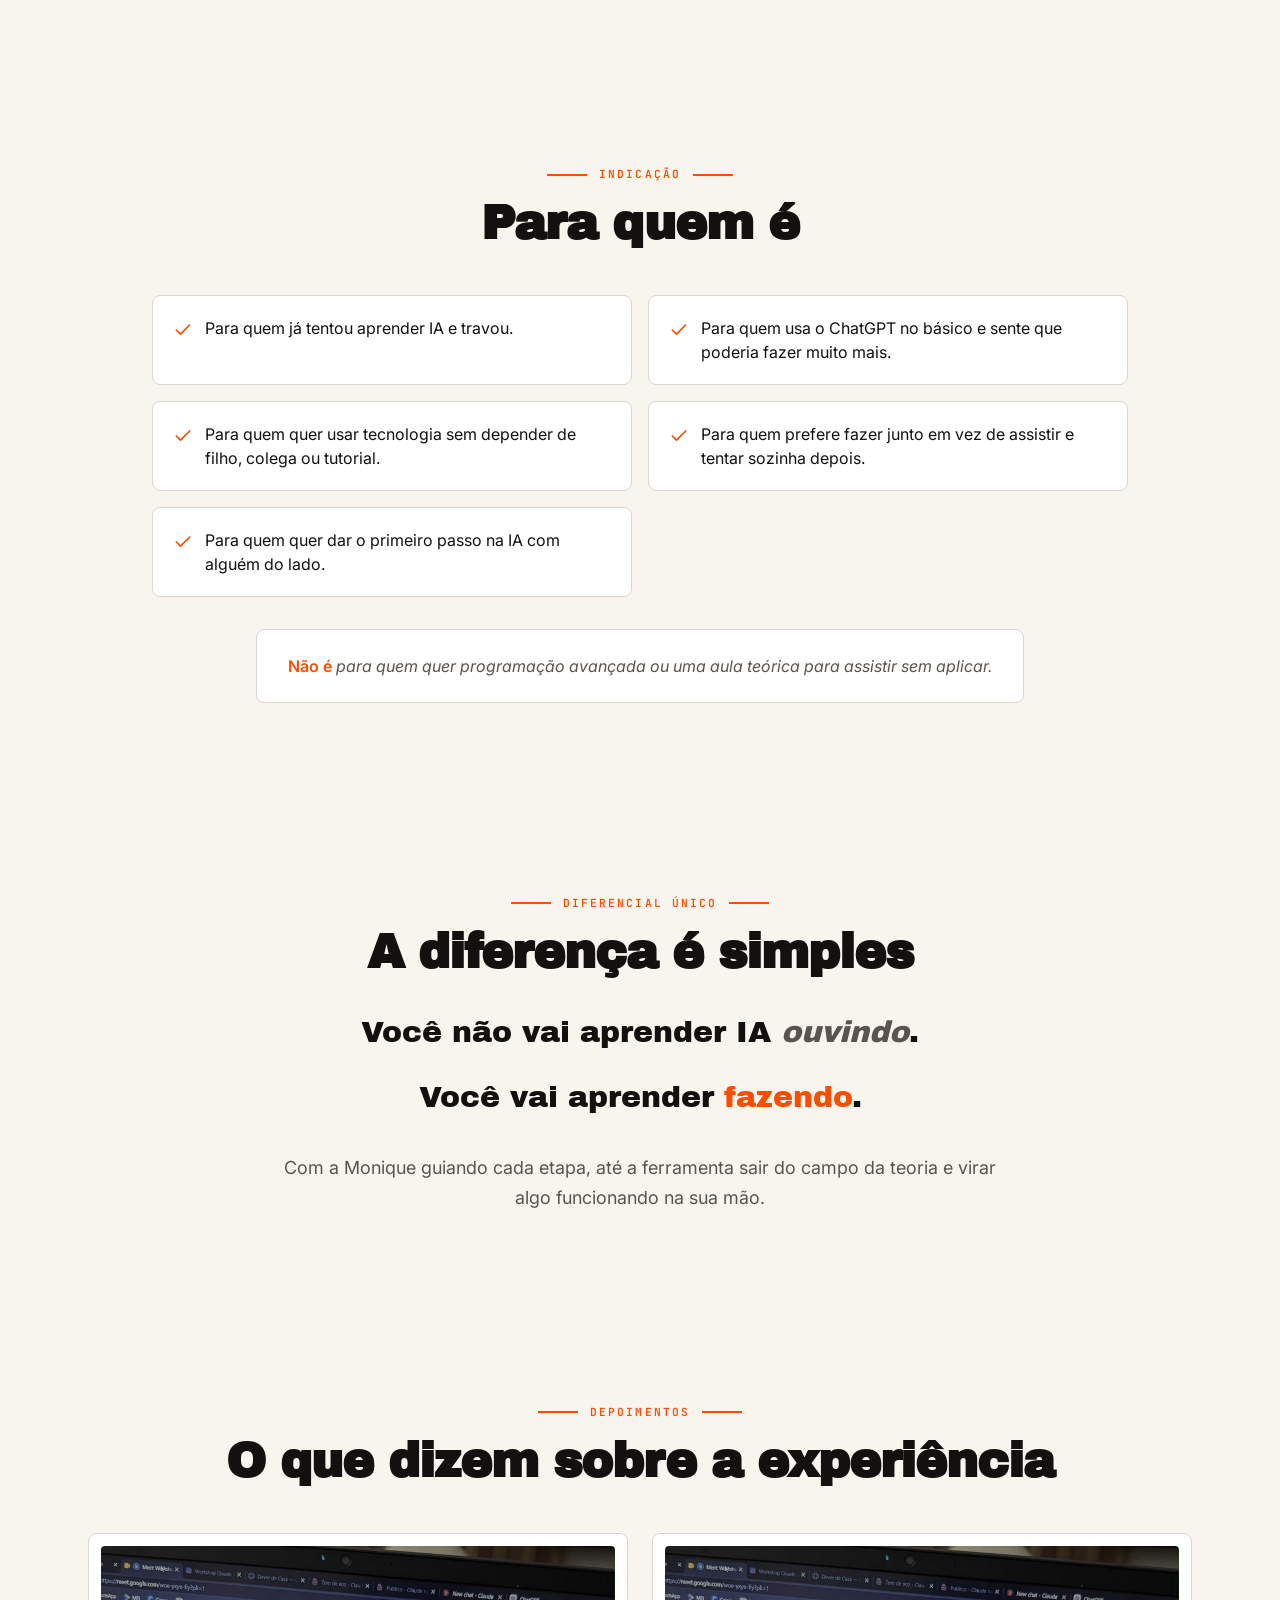
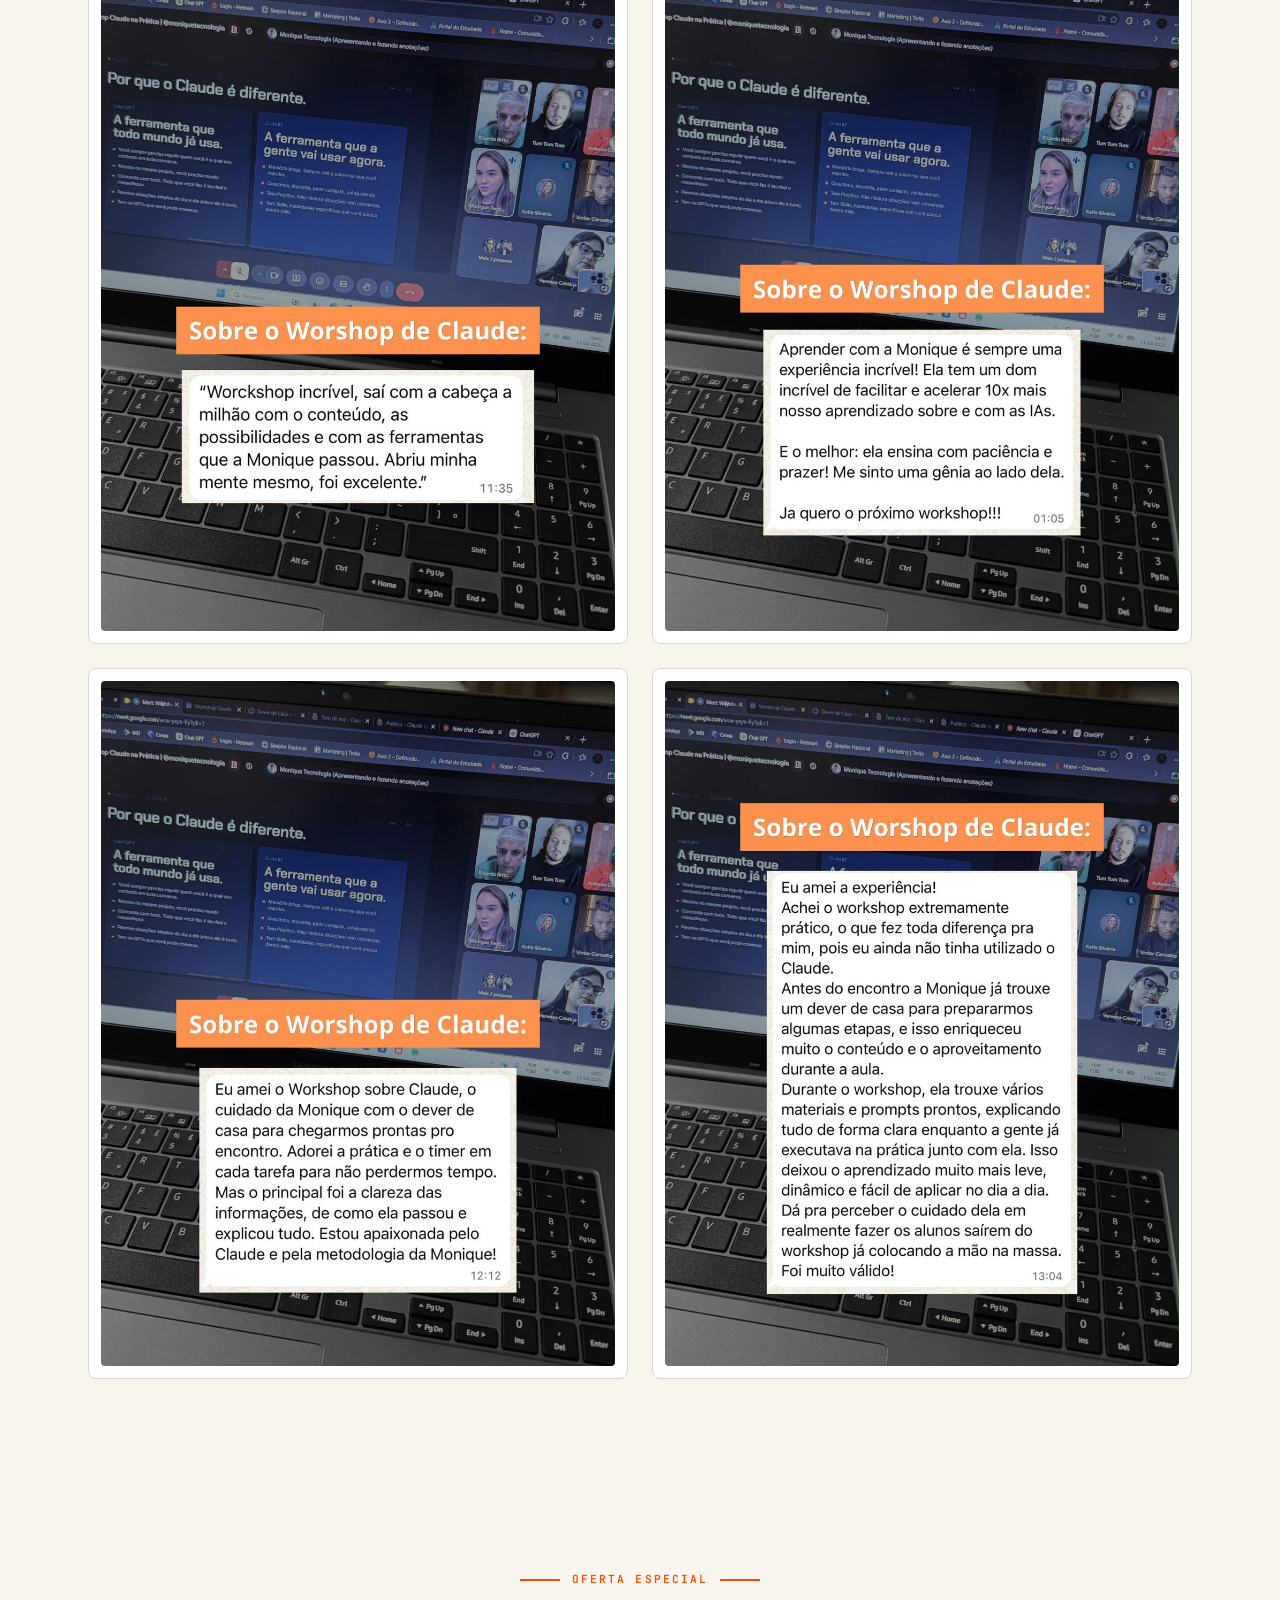
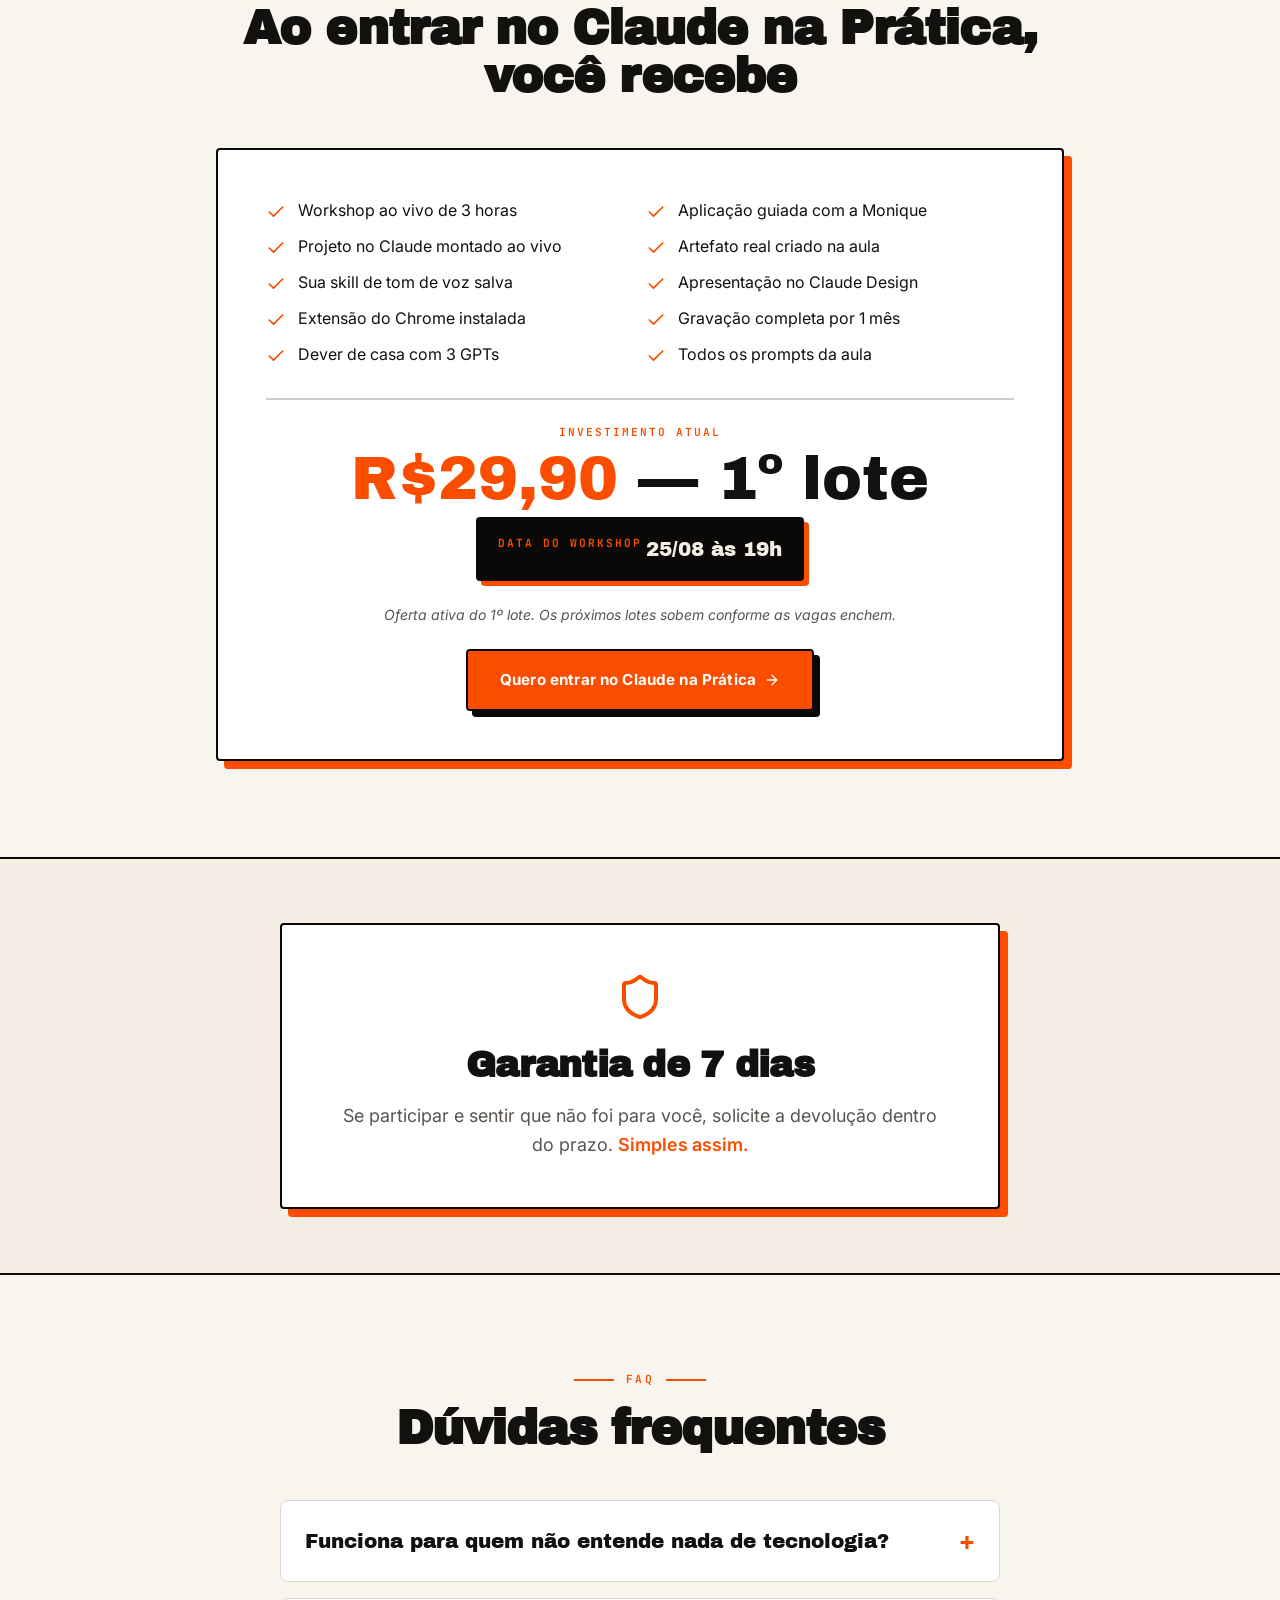
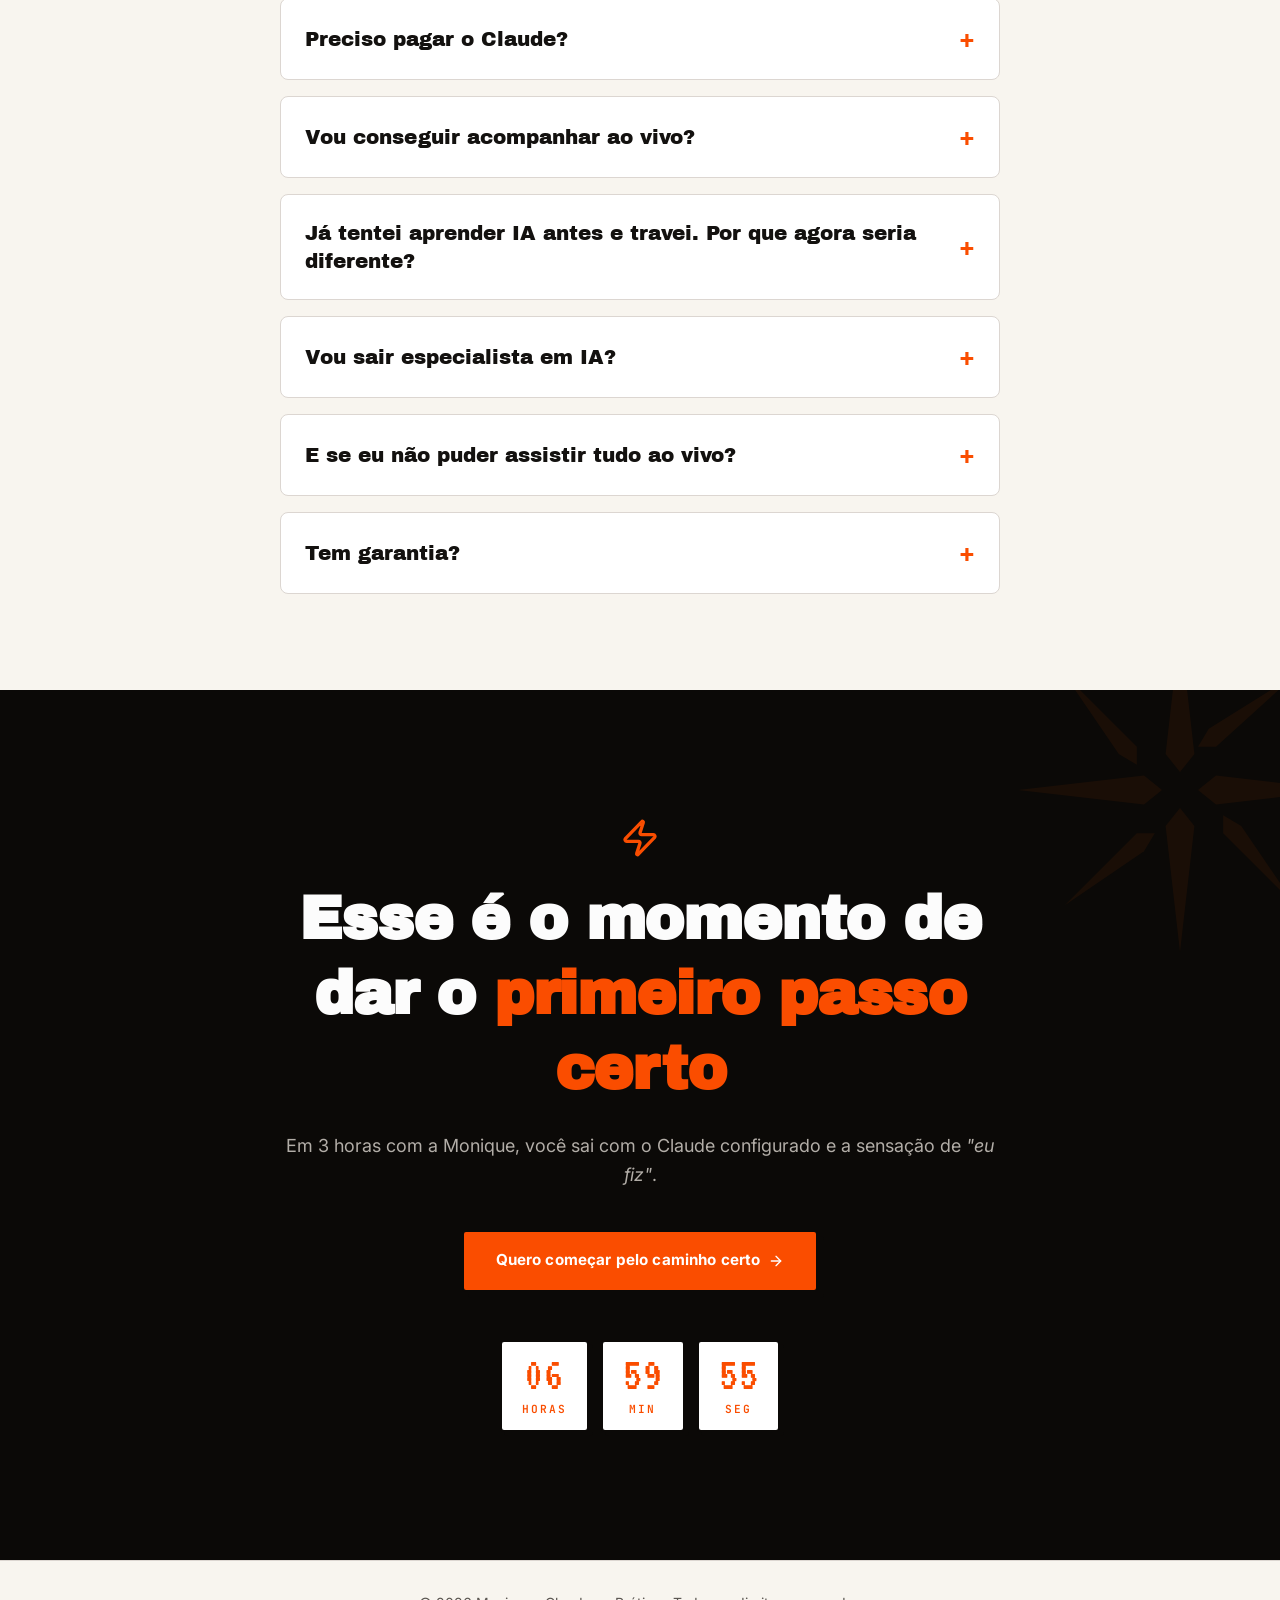
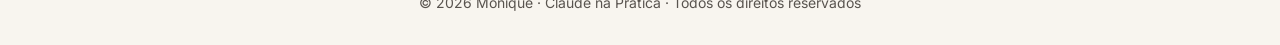
==== commit bb2c7470: "Highlight workshop date across key sections" ====
--- a/index.html
+++ b/index.html
@@ -4326,7 +4326,7 @@
 alt=""
 /></noscript>
 <!-- End Meta Pixel Code (noscript) -->
-<div class="min-h-screen text-foreground" data-tsd-source="/src/routes/index.tsx:163:5"><section class="relative overflow-hidden" data-tsd-source="/src/routes/index.tsx:165:7"><div class="lg:hidden container mx-auto px-6 pt-10 pb-2" data-tsd-source="/src/routes/index.tsx:167:9"><div class="offset-card aspect-[4/5] sm:aspect-[16/10] overflow-hidden max-w-md mx-auto" data-tsd-source="/src/routes/index.tsx:168:11"><img src="assets/head.png" alt="Monique" class="w-full h-full object-cover" data-tsd-source="/src/routes/index.tsx:169:13"/></div></div><div class="relative lg:min-h-[760px]" data-tsd-source="/src/routes/index.tsx:173:9"><div class="hidden lg:block absolute inset-0 bg-cover bg-center" style="background-image:url(assets/head.png)" data-tsd-source="/src/routes/index.tsx:175:11"></div><div class="container mx-auto px-6 pt-10 lg:pt-20 pb-16 lg:pb-24 relative" data-tsd-source="/src/routes/index.tsx:177:11"><div class="relative max-w-2xl lg:bg-background/95 lg:backdrop-blur-sm border-2 border-ink rounded-sm p-6 sm:p-8 lg:p-10 lg:pb-12 bg-background" style="box-shadow:var(--shadow-luxe, 8px 8px 0 0 var(--gold))" data-tsd-source="/src/routes/index.tsx:178:13"><div class="inline-flex items-center gap-2 border-2 border-ink bg-card px-4 py-2 mb-6 rounded-sm" data-tsd-source="/src/routes/index.tsx:179:15"><svg xmlns="http://www.w3.org/2000/svg" width="24" height="24" viewBox="0 0 24 24" fill="none" stroke="currentColor" stroke-width="2" stroke-linecap="round" stroke-linejoin="round" class="lucide lucide-sparkles w-4 h-4 text-gold" aria-hidden="true" data-tsd-source="/src/routes/index.tsx:180:17"><path d="M11.017 2.814a1 1 0 0 1 1.966 0l1.051 5.558a2 2 0 0 0 1.594 1.594l5.558 1.051a1 1 0 0 1 0 1.966l-5.558 1.051a2 2 0 0 0-1.594 1.594l-1.051 5.558a1 1 0 0 1-1.966 0l-1.051-5.558a2 2 0 0 0-1.594-1.594l-5.558-1.051a1 1 0 0 1 0-1.966l5.558-1.051a2 2 0 0 0 1.594-1.594z"></path><path d="M20 2v4"></path><path d="M22 4h-4"></path><circle cx="4" cy="20" r="2"></circle></svg><span class="eyebrow" data-tsd-source="/src/routes/index.tsx:181:17">Workshop ao vivo · Claude na Prática</span></div><p class="eyebrow text-gold mb-5" aria-label="Data do workshop: 25 de agosto às 19 horas">25/08 às 19h</p><h1 class="font-display text-4xl md:text-5xl lg:text-6xl leading-[1.05] mb-4" data-tsd-source="/src/routes/index.tsx:183:15">Você não está <em class="text-gold not-italic font-normal">atrasada na IA</em>.</h1><h2 class="font-display text-xl md:text-2xl lg:text-3xl text-muted-foreground leading-snug mb-5" data-tsd-source="/src/routes/index.tsx:186:15">Só ainda não teve alguém para te mostrar o <em class="text-gold not-italic">primeiro passo</em>.</h2><p class="text-base text-muted-foreground mb-7 leading-relaxed lg:max-w-[31rem]" data-tsd-source="/src/routes/index.tsx:189:15">Você já salvou dica, viu vídeo, tentou sozinha e travou. No <span class="text-gold-soft">Claude na Prática</span>, a Monique te guia ao vivo para você sair com o Claude configurado, um Projeto montado e a sensação de: <span class="italic">&quot;agora eu sei por onde começar&quot;</span>.</p><div class="mb-6" data-tsd-source="/src/routes/index.tsx:192:15">
+<div class="min-h-screen text-foreground" data-tsd-source="/src/routes/index.tsx:163:5"><section class="relative overflow-hidden" data-tsd-source="/src/routes/index.tsx:165:7"><div class="lg:hidden container mx-auto px-6 pt-10 pb-2" data-tsd-source="/src/routes/index.tsx:167:9"><div class="offset-card aspect-[4/5] sm:aspect-[16/10] overflow-hidden max-w-md mx-auto" data-tsd-source="/src/routes/index.tsx:168:11"><img src="assets/head.png" alt="Monique" class="w-full h-full object-cover" data-tsd-source="/src/routes/index.tsx:169:13"/></div></div><div class="relative lg:min-h-[760px]" data-tsd-source="/src/routes/index.tsx:173:9"><div class="hidden lg:block absolute inset-0 bg-cover bg-center" style="background-image:url(assets/head.png)" data-tsd-source="/src/routes/index.tsx:175:11"></div><div class="container mx-auto px-6 pt-10 lg:pt-20 pb-16 lg:pb-24 relative" data-tsd-source="/src/routes/index.tsx:177:11"><div class="relative max-w-2xl lg:bg-background/95 lg:backdrop-blur-sm border-2 border-ink rounded-sm p-6 sm:p-8 lg:p-10 lg:pb-12 bg-background" style="box-shadow:var(--shadow-luxe, 8px 8px 0 0 var(--gold))" data-tsd-source="/src/routes/index.tsx:178:13"><div class="inline-flex items-center gap-2 border-2 border-ink bg-card px-4 py-2 mb-6 rounded-sm" data-tsd-source="/src/routes/index.tsx:179:15"><svg xmlns="http://www.w3.org/2000/svg" width="24" height="24" viewBox="0 0 24 24" fill="none" stroke="currentColor" stroke-width="2" stroke-linecap="round" stroke-linejoin="round" class="lucide lucide-sparkles w-4 h-4 text-gold" aria-hidden="true" data-tsd-source="/src/routes/index.tsx:180:17"><path d="M11.017 2.814a1 1 0 0 1 1.966 0l1.051 5.558a2 2 0 0 0 1.594 1.594l5.558 1.051a1 1 0 0 1 0 1.966l-5.558 1.051a2 2 0 0 0-1.594 1.594l-1.051 5.558a1 1 0 0 1-1.966 0l-1.051-5.558a2 2 0 0 0-1.594-1.594l-5.558-1.051a1 1 0 0 1 0-1.966l5.558-1.051a2 2 0 0 0 1.594-1.594z"></path><path d="M20 2v4"></path><path d="M22 4h-4"></path><circle cx="4" cy="20" r="2"></circle></svg><span class="eyebrow" data-tsd-source="/src/routes/index.tsx:181:17">Workshop ao vivo · Claude na Prática</span></div><div class="inline-flex items-center gap-3 border-2 border-ink px-4 py-3 mb-6 rounded-sm" style="background:var(--gold);color:var(--ink);box-shadow:4px 4px 0 0 var(--ink)" aria-label="Data do workshop: 25 de agosto às 19 horas"><span class="font-display text-2xl sm:text-3xl leading-none">25/08</span><span class="eyebrow" style="color:var(--ink)">às 19h</span></div><h1 class="font-display text-4xl md:text-5xl lg:text-6xl leading-[1.05] mb-4" data-tsd-source="/src/routes/index.tsx:183:15">Você não está <em class="text-gold not-italic font-normal">atrasada na IA</em>.</h1><h2 class="font-display text-xl md:text-2xl lg:text-3xl text-muted-foreground leading-snug mb-5" data-tsd-source="/src/routes/index.tsx:186:15">Só ainda não teve alguém para te mostrar o <em class="text-gold not-italic">primeiro passo</em>.</h2><p class="text-base text-muted-foreground mb-7 leading-relaxed lg:max-w-[31rem]" data-tsd-source="/src/routes/index.tsx:189:15">Você já salvou dica, viu vídeo, tentou sozinha e travou. No <span class="text-gold-soft">Claude na Prática</span>, a Monique te guia ao vivo para você sair com o Claude configurado, um Projeto montado e a sensação de: <span class="italic">&quot;agora eu sei por onde começar&quot;</span>.</p><div class="mb-6" data-tsd-source="/src/routes/index.tsx:192:15">
 <a href="https://pay.assiny.com.br/5ee63a/node/BbCFz9" class="btn-gold" data-tsd-source="/src/routes/index.tsx:68:5" data-meta-event="InitiateCheckout" onclick="if(window.fbq){fbq('track','InitiateCheckout')}">Quero começar pelo caminho certo<!-- --> <svg xmlns="http://www.w3.org/2000/svg" width="24" height="24" viewBox="0 0 24 24" fill="none" stroke="currentColor" stroke-width="2" stroke-linecap="round" stroke-linejoin="round" class="lucide lucide-arrow-right w-4 h-4" aria-hidden="true" data-tsd-source="/src/routes/index.tsx:68:71"><path d="M5 12h14"></path><path d="m12 5 7 7-7 7"></path></svg></a></div>
 <div class="mb-3" data-tsd-source="/src/routes/index.tsx:193:15"><span class="eyebrow" data-tsd-source="/src/routes/index.tsx:193:37">As vagas acabam em</span></div>
 <div class="flex gap-3" data-offer-countdown role="timer" aria-live="off" aria-label="7 horas restantes" data-tsd-source="/src/routes/index.tsx:50:5">
@@ -4346,7 +4346,7 @@
 <div class="eyebrow text-center mb-4" data-tsd-source="/src/routes/index.tsx:268:32">Oferta ativa</div>
 <div class="pixel-num text-6xl mb-2" data-tsd-source="/src/routes/index.tsx:269:17">0<!-- -->1</div>
 <h3 class="font-display text-3xl mb-2" data-tsd-source="/src/routes/index.tsx:270:17">1º Lote</h3>
-<div class="font-display text-5xl text-gold mb-4" data-tsd-source="/src/routes/index.tsx:271:17">R$29,90</div>
+<div class="font-display text-5xl text-gold mb-4" data-tsd-source="/src/routes/index.tsx:271:17">R$29,90</div><div class="border-2 border-ink px-4 py-3 mb-5 rounded-sm text-center" style="background:var(--ink);color:var(--cream);box-shadow:4px 4px 0 0 var(--gold)"><div class="eyebrow mb-1">Data e horário</div><div class="font-display text-xl sm:text-2xl">25/08 às 19h</div></div>
 <p class="text-muted-foreground mb-6 text-sm leading-relaxed" data-tsd-source="/src/routes/index.tsx:272:17">Lote de abertura — primeiras vagas com o melhor investimento.</p><ul class="space-y-3 mb-8 flex-1" data-tsd-source="/src/routes/index.tsx:273:17"><li class="flex gap-3 text-sm" data-tsd-source="/src/routes/index.tsx:275:21"><svg xmlns="http://www.w3.org/2000/svg" width="24" height="24" viewBox="0 0 24 24" fill="none" stroke="currentColor" stroke-width="2" stroke-linecap="round" stroke-linejoin="round" class="lucide lucide-check w-4 h-4 text-gold mt-0.5 shrink-0" aria-hidden="true" data-tsd-source="/src/routes/index.tsx:276:23"><path d="M20 6 9 17l-5-5"></path></svg><span data-tsd-source="/src/routes/index.tsx:277:23">Workshop ao vivo de 3h</span></li><li class="flex gap-3 text-sm" data-tsd-source="/src/routes/index.tsx:275:21"><svg xmlns="http://www.w3.org/2000/svg" width="24" height="24" viewBox="0 0 24 24" fill="none" stroke="currentColor" stroke-width="2" stroke-linecap="round" stroke-linejoin="round" class="lucide lucide-check w-4 h-4 text-gold mt-0.5 shrink-0" aria-hidden="true" data-tsd-source="/src/routes/index.tsx:276:23"><path d="M20 6 9 17l-5-5"></path></svg><span data-tsd-source="/src/routes/index.tsx:277:23">Aplicação guiada com a Monique</span></li><li class="flex gap-3 text-sm" data-tsd-source="/src/routes/index.tsx:275:21"><svg xmlns="http://www.w3.org/2000/svg" width="24" height="24" viewBox="0 0 24 24" fill="none" stroke="currentColor" stroke-width="2" stroke-linecap="round" stroke-linejoin="round" class="lucide lucide-check w-4 h-4 text-gold mt-0.5 shrink-0" aria-hidden="true" data-tsd-source="/src/routes/index.tsx:276:23"><path d="M20 6 9 17l-5-5"></path></svg><span data-tsd-source="/src/routes/index.tsx:277:23">Gravação por 1 mês</span></li></ul><a href="https://pay.assiny.com.br/5ee63a/node/BbCFz9" class="btn-gold justify-center" data-tsd-source="/src/routes/index.tsx:281:17" data-meta-event="InitiateCheckout" onclick="if(window.fbq){fbq('track','InitiateCheckout')}">Quero garantir minha vaga</a></div>
 <div class="bg-card text-foreground p-8 flex flex-col rounded-sm border-2 border-ink" style="box-shadow:4px 4px 0 0 #9ca3af;opacity:.68;filter:grayscale(.95) saturate(.35) blur(.15px)" data-tsd-source="/src/routes/index.tsx:267:15">
 <div class="pixel-num text-6xl mb-2" data-tsd-source="/src/routes/index.tsx:269:17">0<!-- -->2</div>
@@ -4357,9 +4357,9 @@
 <div class="pixel-num text-6xl mb-2" data-tsd-source="/src/routes/index.tsx:269:17">0<!-- -->3</div>
 <h3 class="font-display text-3xl mb-2" data-tsd-source="/src/routes/index.tsx:270:17">3º Lote</h3>
 <div class="font-display text-5xl text-gold mb-4" data-tsd-source="/src/routes/index.tsx:271:17">R$197</div>
-<p class="text-muted-foreground mb-6 text-sm leading-relaxed" data-tsd-source="/src/routes/index.tsx:272:17">Últimas vagas antes do encerramento das inscrições.</p><ul class="space-y-3 mb-8 flex-1" data-tsd-source="/src/routes/index.tsx:273:17"><li class="flex gap-3 text-sm" data-tsd-source="/src/routes/index.tsx:275:21"><svg xmlns="http://www.w3.org/2000/svg" width="24" height="24" viewBox="0 0 24 24" fill="none" stroke="currentColor" stroke-width="2" stroke-linecap="round" stroke-linejoin="round" class="lucide lucide-check w-4 h-4 text-gold mt-0.5 shrink-0" aria-hidden="true" data-tsd-source="/src/routes/index.tsx:276:23"><path d="M20 6 9 17l-5-5"></path></svg><span data-tsd-source="/src/routes/index.tsx:277:23">Workshop ao vivo de 3h</span></li><li class="flex gap-3 text-sm" data-tsd-source="/src/routes/index.tsx:275:21"><svg xmlns="http://www.w3.org/2000/svg" width="24" height="24" viewBox="0 0 24 24" fill="none" stroke="currentColor" stroke-width="2" stroke-linecap="round" stroke-linejoin="round" class="lucide lucide-check w-4 h-4 text-gold mt-0.5 shrink-0" aria-hidden="true" data-tsd-source="/src/routes/index.tsx:276:23"><path d="M20 6 9 17l-5-5"></path></svg><span data-tsd-source="/src/routes/index.tsx:277:23">Aplicação guiada com a Monique</span></li><li class="flex gap-3 text-sm" data-tsd-source="/src/routes/index.tsx:275:21"><svg xmlns="http://www.w3.org/2000/svg" width="24" height="24" viewBox="0 0 24 24" fill="none" stroke="currentColor" stroke-width="2" stroke-linecap="round" stroke-linejoin="round" class="lucide lucide-check w-4 h-4 text-gold mt-0.5 shrink-0" aria-hidden="true" data-tsd-source="/src/routes/index.tsx:276:23"><path d="M20 6 9 17l-5-5"></path></svg><span data-tsd-source="/src/routes/index.tsx:277:23">Todos os bônus incluídos</span></li></ul><a href="https://pay.assiny.com.br/5ee63a/node/BbCFz9" class="btn-gold justify-center" data-tsd-source="/src/routes/index.tsx:281:17" data-meta-event="InitiateCheckout" onclick="if(window.fbq){fbq('track','InitiateCheckout')}">Quero garantir minha vaga</a></div></div></section></div><div class="bg-cream bg-dotted-dark border-y-2 border-ink" data-tsd-source="/src/routes/index.tsx:289:7"><section class="container mx-auto px-6 py-24 grid lg:grid-cols-2 gap-12 items-center" data-tsd-source="/src/routes/index.tsx:290:9"><div class="offset-card aspect-square overflow-hidden order-2 lg:order-1" data-tsd-source="/src/routes/index.tsx:291:11"><img src="assets/apresentacao.png" alt="Monique" class="w-full h-full object-cover" data-tsd-source="/src/routes/index.tsx:292:13"/></div><div class="order-1 lg:order-2" data-tsd-source="/src/routes/index.tsx:294:11"><div class="flex items-center gap-3 justify-center mb-4" data-tsd-source="/src/routes/index.tsx:57:3"><span class="gold-divider" data-tsd-source="/src/routes/index.tsx:58:5"></span><span class="eyebrow" data-tsd-source="/src/routes/index.tsx:59:5">Apresentamos</span><span class="gold-divider" data-tsd-source="/src/routes/index.tsx:60:5"></span></div><h2 class="font-display text-5xl md:text-6xl mb-6" data-tsd-source="/src/routes/index.tsx:296:13">Monique</h2><p class="text-lg text-muted-foreground mb-4 leading-relaxed" data-tsd-source="/src/routes/index.tsx:297:13">Monique não ensina tecnologia como quem quer parecer difícil.</p><p class="text-lg text-muted-foreground mb-4 leading-relaxed" data-tsd-source="/src/routes/index.tsx:300:13">Ela passou <span class="text-gold font-semibold" data-tsd-source="/src/routes/index.tsx:301:26">15 anos em empresas grandes</span>, lidando com treinamento, mudança e gente real tentando usar ferramentas novas. Trabalhou em ambientes como <span class="text-gold font-semibold" data-tsd-source="/src/routes/index.tsx:301:211">BRF, SC Johnson e UOL</span> e implementou tecnologia para milhares de pessoas.</p><div class="border-l-4 border-gold pl-6 py-2 my-6 bg-card" data-tsd-source="/src/routes/index.tsx:303:13"><p class="text-foreground leading-relaxed italic" data-tsd-source="/src/routes/index.tsx:304:15">Ela viu de perto uma verdade que quase ninguém fala: o problema nunca é só a ferramenta. É o medo. A confusão. A falta de alguém que traduza.</p></div><p class="text-lg leading-relaxed" data-tsd-source="/src/routes/index.tsx:308:13">E é isso que ela faz. Monique pega o que parece complicado e mostra de um jeito <span class="text-gold font-semibold" data-tsd-source="/src/routes/index.tsx:309:95">simples, humano e aplicável</span>.</p></div></section></div><section class="container mx-auto px-6 py-24 max-w-4xl" data-tsd-source="/src/routes/index.tsx:316:7"><div class="flex items-center gap-3 justify-center mb-4" data-tsd-source="/src/routes/index.tsx:57:3"><span class="gold-divider" data-tsd-source="/src/routes/index.tsx:58:5"></span><span class="eyebrow" data-tsd-source="/src/routes/index.tsx:59:5">Antes de tudo</span><span class="gold-divider" data-tsd-source="/src/routes/index.tsx:60:5"></span></div><h2 class="font-display text-4xl md:text-5xl text-center mb-12" data-tsd-source="/src/routes/index.tsx:318:9">As primeiras coisas que você precisa entender</h2><div class="grid md:grid-cols-2 gap-4" data-tsd-source="/src/routes/index.tsx:319:9"><div class="luxe-card p-6 flex gap-3 items-start" data-tsd-source="/src/routes/index.tsx:321:13"><svg xmlns="http://www.w3.org/2000/svg" width="24" height="24" viewBox="0 0 24 24" fill="none" stroke="currentColor" stroke-width="2" stroke-linecap="round" stroke-linejoin="round" class="lucide lucide-check w-5 h-5 text-gold mt-1 shrink-0" aria-hidden="true" data-tsd-source="/src/routes/index.tsx:322:15"><path d="M20 6 9 17l-5-5"></path></svg><p class="text-lg" data-tsd-source="/src/routes/index.tsx:323:15">Você não precisa dominar IA inteira para começar a usar.</p></div><div class="luxe-card p-6 flex gap-3 items-start" data-tsd-source="/src/routes/index.tsx:321:13"><svg xmlns="http://www.w3.org/2000/svg" width="24" height="24" viewBox="0 0 24 24" fill="none" stroke="currentColor" stroke-width="2" stroke-linecap="round" stroke-linejoin="round" class="lucide lucide-check w-5 h-5 text-gold mt-1 shrink-0" aria-hidden="true" data-tsd-source="/src/routes/index.tsx:322:15"><path d="M20 6 9 17l-5-5"></path></svg><p class="text-lg" data-tsd-source="/src/routes/index.tsx:323:15">Você não é lenta para tecnologia. Nunca foi.</p></div><div class="luxe-card p-6 flex gap-3 items-start" data-tsd-source="/src/routes/index.tsx:321:13"><svg xmlns="http://www.w3.org/2000/svg" width="24" height="24" viewBox="0 0 24 24" fill="none" stroke="currentColor" stroke-width="2" stroke-linecap="round" stroke-linejoin="round" class="lucide lucide-check w-5 h-5 text-gold mt-1 shrink-0" aria-hidden="true" data-tsd-source="/src/routes/index.tsx:322:15"><path d="M20 6 9 17l-5-5"></path></svg><p class="text-lg" data-tsd-source="/src/routes/index.tsx:323:15">Você só tentou aprender sozinha por tempo demais.</p></div><div class="luxe-card p-6 flex gap-3 items-start" data-tsd-source="/src/routes/index.tsx:321:13"><svg xmlns="http://www.w3.org/2000/svg" width="24" height="24" viewBox="0 0 24 24" fill="none" stroke="currentColor" stroke-width="2" stroke-linecap="round" stroke-linejoin="round" class="lucide lucide-check w-5 h-5 text-gold mt-1 shrink-0" aria-hidden="true" data-tsd-source="/src/routes/index.tsx:322:15"><path d="M20 6 9 17l-5-5"></path></svg><p class="text-lg" data-tsd-source="/src/routes/index.tsx:323:15">Dica solta não substitui caminho guiado. Nunca vai substituir.</p></div></div></section><div class="bg-ink border-y-2 border-ink" data-tsd-source="/src/routes/index.tsx:330:7"><section class="container mx-auto px-6 py-24 max-w-3xl text-center" data-tsd-source="/src/routes/index.tsx:331:9"><div class="flex items-center gap-3 justify-center mb-4" data-tsd-source="/src/routes/index.tsx:57:3"><span class="gold-divider" data-tsd-source="/src/routes/index.tsx:58:5"></span><span class="eyebrow" data-tsd-source="/src/routes/index.tsx:59:5">O que é</span><span class="gold-divider" data-tsd-source="/src/routes/index.tsx:60:5"></span></div><h2 class="font-display text-4xl md:text-5xl mb-8 text-white" data-tsd-source="/src/routes/index.tsx:333:11">Claude na Prática</h2><p class="text-xl text-muted-foreground leading-relaxed mb-6" data-tsd-source="/src/routes/index.tsx:334:11">Um <span class="text-gold font-semibold" data-tsd-source="/src/routes/index.tsx:335:16">workshop ao vivo de 3 horas</span>.</p><p class="text-lg text-muted-foreground leading-relaxed" data-tsd-source="/src/routes/index.tsx:337:11">Você entra com dúvida. Faz junto com a Monique. E sai com o <span class="text-gold font-semibold" data-tsd-source="/src/routes/index.tsx:338:73">Claude configurado</span> para começar a usar no seu dia a dia.</p></section></div><section class="container mx-auto px-6 py-24 max-w-5xl bg-dotted" data-tsd-source="/src/routes/index.tsx:344:7"><div class="flex items-center gap-3 justify-center mb-4" data-tsd-source="/src/routes/index.tsx:57:3"><span class="gold-divider" data-tsd-source="/src/routes/index.tsx:58:5"></span><span class="eyebrow" data-tsd-source="/src/routes/index.tsx:59:5">O que vai aprender</span><span class="gold-divider" data-tsd-source="/src/routes/index.tsx:60:5"></span></div><h2 class="font-display text-4xl md:text-5xl text-center mb-12" data-tsd-source="/src/routes/index.tsx:346:9">Duas fases, uma execução</h2><div class="grid md:grid-cols-2 gap-8" data-tsd-source="/src/routes/index.tsx:347:9"><div class="offset-card p-8" data-tsd-source="/src/routes/index.tsx:349:13"><div class="pixel-num text-6xl mb-3" data-tsd-source="/src/routes/index.tsx:350:15">0<!-- -->1</div><div class="eyebrow mb-3" data-tsd-source="/src/routes/index.tsx:351:15">Bloco 1</div><h3 class="font-display text-3xl mb-4 text-gold" data-tsd-source="/src/routes/index.tsx:352:15">Organiza o começo</h3><p class="text-muted-foreground leading-relaxed" data-tsd-source="/src/routes/index.tsx:353:15">Você entende a diferença entre ChatGPT e Claude, ativa a memória, migra o que já tem e monta seu primeiro Projeto.</p></div><div class="offset-card p-8" data-tsd-source="/src/routes/index.tsx:349:13"><div class="pixel-num text-6xl mb-3" data-tsd-source="/src/routes/index.tsx:350:15">0<!-- -->2</div><div class="eyebrow mb-3" data-tsd-source="/src/routes/index.tsx:351:15">Bloco 2</div><h3 class="font-display text-3xl mb-4 text-gold" data-tsd-source="/src/routes/index.tsx:352:15">Cria algo real</h3><p class="text-muted-foreground leading-relaxed" data-tsd-source="/src/routes/index.tsx:353:15">Você cria um artefato dentro do Projeto (apresentação, material, documento) e salva sua skill de tom de voz, para a IA escrever do seu jeito.</p></div><div class="offset-card p-8" data-tsd-source="/src/routes/index.tsx:349:13"><div class="pixel-num text-6xl mb-3" data-tsd-source="/src/routes/index.tsx:350:15">0<!-- -->3</div><div class="eyebrow mb-3" data-tsd-source="/src/routes/index.tsx:351:15">Bloco 3</div><h3 class="font-display text-3xl mb-4 text-gold" data-tsd-source="/src/routes/index.tsx:352:15">Aplica na rotina</h3><p class="text-muted-foreground leading-relaxed" data-tsd-source="/src/routes/index.tsx:353:15">Você gera uma apresentação no Claude Design e instala a extensão do Chrome para usar o Claude no navegador, no Instagram, no WhatsApp.</p></div></div></section><div class="bg-cream border-y-2 border-ink" data-tsd-source="/src/routes/index.tsx:360:7"><section class="container mx-auto px-6 py-24 max-w-5xl" data-tsd-source="/src/routes/index.tsx:361:9"><div class="flex items-center gap-3 justify-center mb-4" data-tsd-source="/src/routes/index.tsx:57:3"><span class="gold-divider" data-tsd-source="/src/routes/index.tsx:58:5"></span><span class="eyebrow" data-tsd-source="/src/routes/index.tsx:59:5">Presentes Exclusivos</span><span class="gold-divider" data-tsd-source="/src/routes/index.tsx:60:5"></span></div><h2 class="font-display text-4xl md:text-5xl text-center mb-12" data-tsd-source="/src/routes/index.tsx:363:11">Bônus para você</h2><div class="grid md:grid-cols-3 gap-8" data-tsd-source="/src/routes/index.tsx:364:11"><div class="offset-card p-6 text-center" data-tsd-source="/src/routes/index.tsx:366:15"><div class="pixel-num text-5xl mb-2" data-tsd-source="/src/routes/index.tsx:367:17">0<!-- -->1</div><svg xmlns="http://www.w3.org/2000/svg" width="24" height="24" viewBox="0 0 24 24" fill="none" stroke="currentColor" stroke-width="2" stroke-linecap="round" stroke-linejoin="round" class="lucide lucide-gem w-8 h-8 text-gold mx-auto mb-4" aria-hidden="true" data-tsd-source="/src/routes/index.tsx:368:17"><path d="M10.5 3 8 9l4 13 4-13-2.5-6"></path><path d="M17 3a2 2 0 0 1 1.6.8l3 4a2 2 0 0 1 .013 2.382l-7.99 10.986a2 2 0 0 1-3.247 0l-7.99-10.986A2 2 0 0 1 2.4 7.8l2.998-3.997A2 2 0 0 1 7 3z"></path><path d="M2 9h20"></path></svg><h3 class="font-display text-2xl mb-3" data-tsd-source="/src/routes/index.tsx:369:17">Gravação completa por 1 mês</h3><p class="text-muted-foreground text-sm leading-relaxed" data-tsd-source="/src/routes/index.tsx:370:17">Para rever cada etapa com calma e repetir no seu ritmo.</p></div><div class="offset-card p-6 text-center" data-tsd-source="/src/routes/index.tsx:366:15"><div class="pixel-num text-5xl mb-2" data-tsd-source="/src/routes/index.tsx:367:17">0<!-- -->2</div><svg xmlns="http://www.w3.org/2000/svg" width="24" height="24" viewBox="0 0 24 24" fill="none" stroke="currentColor" stroke-width="2" stroke-linecap="round" stroke-linejoin="round" class="lucide lucide-gem w-8 h-8 text-gold mx-auto mb-4" aria-hidden="true" data-tsd-source="/src/routes/index.tsx:368:17"><path d="M10.5 3 8 9l4 13 4-13-2.5-6"></path><path d="M17 3a2 2 0 0 1 1.6.8l3 4a2 2 0 0 1 .013 2.382l-7.99 10.986a2 2 0 0 1-3.247 0l-7.99-10.986A2 2 0 0 1 2.4 7.8l2.998-3.997A2 2 0 0 1 7 3z"></path><path d="M2 9h20"></path></svg><h3 class="font-display text-2xl mb-3" data-tsd-source="/src/routes/index.tsx:369:17">Dever de casa com 3 GPTs</h3><p class="text-muted-foreground text-sm leading-relaxed" data-tsd-source="/src/routes/index.tsx:370:17">GPTs prontos de tom de voz, estrutura do negócio e perfil de cliente. Você chega na aula preparada.</p></div><div class="offset-card p-6 text-center" data-tsd-source="/src/routes/index.tsx:366:15"><div class="pixel-num text-5xl mb-2" data-tsd-source="/src/routes/index.tsx:367:17">0<!-- -->3</div><svg xmlns="http://www.w3.org/2000/svg" width="24" height="24" viewBox="0 0 24 24" fill="none" stroke="currentColor" stroke-width="2" stroke-linecap="round" stroke-linejoin="round" class="lucide lucide-gem w-8 h-8 text-gold mx-auto mb-4" aria-hidden="true" data-tsd-source="/src/routes/index.tsx:368:17"><path d="M10.5 3 8 9l4 13 4-13-2.5-6"></path><path d="M17 3a2 2 0 0 1 1.6.8l3 4a2 2 0 0 1 .013 2.382l-7.99 10.986a2 2 0 0 1-3.247 0l-7.99-10.986A2 2 0 0 1 2.4 7.8l2.998-3.997A2 2 0 0 1 7 3z"></path><path d="M2 9h20"></path></svg><h3 class="font-display text-2xl mb-3" data-tsd-source="/src/routes/index.tsx:369:17">Todos os prompts da aula</h3><p class="text-muted-foreground text-sm leading-relaxed" data-tsd-source="/src/routes/index.tsx:370:17">Os prompts exatos de cada etapa, organizados. Sai com tudo na mão para reaplicar.</p></div></div></section></div><section class="container mx-auto px-6 py-24 max-w-3xl text-center" data-tsd-source="/src/routes/index.tsx:378:7"><h2 class="font-display text-4xl md:text-5xl mb-12 leading-tight" data-tsd-source="/src/routes/index.tsx:379:9">Por que isso é <em class="text-gold not-italic" data-tsd-source="/src/routes/index.tsx:380:26">essencial</em> para você</h2><div class="space-y-4 mb-12 text-left" data-tsd-source="/src/routes/index.tsx:382:9"><div class="luxe-card p-5 flex gap-3 items-start" data-tsd-source="/src/routes/index.tsx:384:13"><svg xmlns="http://www.w3.org/2000/svg" width="24" height="24" viewBox="0 0 24 24" fill="none" stroke="currentColor" stroke-width="2" stroke-linecap="round" stroke-linejoin="round" class="lucide lucide-star w-5 h-5 text-gold mt-1 shrink-0" aria-hidden="true" data-tsd-source="/src/routes/index.tsx:385:15"><path d="M11.525 2.295a.53.53 0 0 1 .95 0l2.31 4.679a2.123 2.123 0 0 0 1.595 1.16l5.166.756a.53.53 0 0 1 .294.904l-3.736 3.638a2.123 2.123 0 0 0-.611 1.878l.882 5.14a.53.53 0 0 1-.771.56l-4.618-2.428a2.122 2.122 0 0 0-1.973 0L6.396 21.01a.53.53 0 0 1-.77-.56l.881-5.139a2.122 2.122 0 0 0-.611-1.879L2.16 9.795a.53.53 0 0 1 .294-.906l5.165-.755a2.122 2.122 0 0 0 1.597-1.16z"></path></svg><p class="text-lg" data-tsd-source="/src/routes/index.tsx:386:15">Porque a IA não vai ficar menos presente. Vai ficar mais.</p></div><div class="luxe-card p-5 flex gap-3 items-start" data-tsd-source="/src/routes/index.tsx:384:13"><svg xmlns="http://www.w3.org/2000/svg" width="24" height="24" viewBox="0 0 24 24" fill="none" stroke="currentColor" stroke-width="2" stroke-linecap="round" stroke-linejoin="round" class="lucide lucide-star w-5 h-5 text-gold mt-1 shrink-0" aria-hidden="true" data-tsd-source="/src/routes/index.tsx:385:15"><path d="M11.525 2.295a.53.53 0 0 1 .95 0l2.31 4.679a2.123 2.123 0 0 0 1.595 1.16l5.166.756a.53.53 0 0 1 .294.904l-3.736 3.638a2.123 2.123 0 0 0-.611 1.878l.882 5.14a.53.53 0 0 1-.771.56l-4.618-2.428a2.122 2.122 0 0 0-1.973 0L6.396 21.01a.53.53 0 0 1-.77-.56l.881-5.139a2.122 2.122 0 0 0-.611-1.879L2.16 9.795a.53.53 0 0 1 .294-.906l5.165-.755a2.122 2.122 0 0 0 1.597-1.16z"></path></svg><p class="text-lg" data-tsd-source="/src/routes/index.tsx:386:15">Porque seu tempo não volta — cada tarefa manual hoje é uma hora que não volta amanhã.</p></div><div class="luxe-card p-5 flex gap-3 items-start" data-tsd-source="/src/routes/index.tsx:384:13"><svg xmlns="http://www.w3.org/2000/svg" width="24" height="24" viewBox="0 0 24 24" fill="none" stroke="currentColor" stroke-width="2" stroke-linecap="round" stroke-linejoin="round" class="lucide lucide-star w-5 h-5 text-gold mt-1 shrink-0" aria-hidden="true" data-tsd-source="/src/routes/index.tsx:385:15"><path d="M11.525 2.295a.53.53 0 0 1 .95 0l2.31 4.679a2.123 2.123 0 0 0 1.595 1.16l5.166.756a.53.53 0 0 1 .294.904l-3.736 3.638a2.123 2.123 0 0 0-.611 1.878l.882 5.14a.53.53 0 0 1-.771.56l-4.618-2.428a2.122 2.122 0 0 0-1.973 0L6.396 21.01a.53.53 0 0 1-.77-.56l.881-5.139a2.122 2.122 0 0 0-.611-1.879L2.16 9.795a.53.53 0 0 1 .294-.906l5.165-.755a2.122 2.122 0 0 0 1.597-1.16z"></path></svg><p class="text-lg" data-tsd-source="/src/routes/index.tsx:386:15">Porque continuar no manual custa mais do que parece: tempo, energia e a sensação de ficar para trás.</p></div><div class="luxe-card p-5 flex gap-3 items-start" data-tsd-source="/src/routes/index.tsx:384:13"><svg xmlns="http://www.w3.org/2000/svg" width="24" height="24" viewBox="0 0 24 24" fill="none" stroke="currentColor" stroke-width="2" stroke-linecap="round" stroke-linejoin="round" class="lucide lucide-star w-5 h-5 text-gold mt-1 shrink-0" aria-hidden="true" data-tsd-source="/src/routes/index.tsx:385:15"><path d="M11.525 2.295a.53.53 0 0 1 .95 0l2.31 4.679a2.123 2.123 0 0 0 1.595 1.16l5.166.756a.53.53 0 0 1 .294.904l-3.736 3.638a2.123 2.123 0 0 0-.611 1.878l.882 5.14a.53.53 0 0 1-.771.56l-4.618-2.428a2.122 2.122 0 0 0-1.973 0L6.396 21.01a.53.53 0 0 1-.77-.56l.881-5.139a2.122 2.122 0 0 0-.611-1.879L2.16 9.795a.53.53 0 0 1 .294-.906l5.165-.755a2.122 2.122 0 0 0 1.597-1.16z"></path></svg><p class="text-lg" data-tsd-source="/src/routes/index.tsx:386:15">Porque o primeiro passo certo vale mais que mais uma semana salvando vídeo que você nunca vai ver.</p></div></div>
+<p class="text-muted-foreground mb-6 text-sm leading-relaxed" data-tsd-source="/src/routes/index.tsx:272:17">Últimas vagas antes do encerramento das inscrições.</p><ul class="space-y-3 mb-8 flex-1" data-tsd-source="/src/routes/index.tsx:273:17"><li class="flex gap-3 text-sm" data-tsd-source="/src/routes/index.tsx:275:21"><svg xmlns="http://www.w3.org/2000/svg" width="24" height="24" viewBox="0 0 24 24" fill="none" stroke="currentColor" stroke-width="2" stroke-linecap="round" stroke-linejoin="round" class="lucide lucide-check w-4 h-4 text-gold mt-0.5 shrink-0" aria-hidden="true" data-tsd-source="/src/routes/index.tsx:276:23"><path d="M20 6 9 17l-5-5"></path></svg><span data-tsd-source="/src/routes/index.tsx:277:23">Workshop ao vivo de 3h</span></li><li class="flex gap-3 text-sm" data-tsd-source="/src/routes/index.tsx:275:21"><svg xmlns="http://www.w3.org/2000/svg" width="24" height="24" viewBox="0 0 24 24" fill="none" stroke="currentColor" stroke-width="2" stroke-linecap="round" stroke-linejoin="round" class="lucide lucide-check w-4 h-4 text-gold mt-0.5 shrink-0" aria-hidden="true" data-tsd-source="/src/routes/index.tsx:276:23"><path d="M20 6 9 17l-5-5"></path></svg><span data-tsd-source="/src/routes/index.tsx:277:23">Aplicação guiada com a Monique</span></li><li class="flex gap-3 text-sm" data-tsd-source="/src/routes/index.tsx:275:21"><svg xmlns="http://www.w3.org/2000/svg" width="24" height="24" viewBox="0 0 24 24" fill="none" stroke="currentColor" stroke-width="2" stroke-linecap="round" stroke-linejoin="round" class="lucide lucide-check w-4 h-4 text-gold mt-0.5 shrink-0" aria-hidden="true" data-tsd-source="/src/routes/index.tsx:276:23"><path d="M20 6 9 17l-5-5"></path></svg><span data-tsd-source="/src/routes/index.tsx:277:23">Todos os bônus incluídos</span></li></ul><a href="https://pay.assiny.com.br/5ee63a/node/BbCFz9" class="btn-gold justify-center" data-tsd-source="/src/routes/index.tsx:281:17" data-meta-event="InitiateCheckout" onclick="if(window.fbq){fbq('track','InitiateCheckout')}">Quero garantir minha vaga</a></div></div></section></div><div class="bg-cream bg-dotted-dark border-y-2 border-ink" data-tsd-source="/src/routes/index.tsx:289:7"><section class="container mx-auto px-6 py-24 grid lg:grid-cols-2 gap-12 items-center" data-tsd-source="/src/routes/index.tsx:290:9"><div class="offset-card aspect-square overflow-hidden order-2 lg:order-1" data-tsd-source="/src/routes/index.tsx:291:11"><img src="assets/apresentacao.png" alt="Monique" class="w-full h-full object-cover" data-tsd-source="/src/routes/index.tsx:292:13"/></div><div class="order-1 lg:order-2" data-tsd-source="/src/routes/index.tsx:294:11"><div class="flex items-center gap-3 justify-center mb-4" data-tsd-source="/src/routes/index.tsx:57:3"><span class="gold-divider" data-tsd-source="/src/routes/index.tsx:58:5"></span><span class="eyebrow" data-tsd-source="/src/routes/index.tsx:59:5">Apresentamos</span><span class="gold-divider" data-tsd-source="/src/routes/index.tsx:60:5"></span></div><h2 class="font-display text-5xl md:text-6xl mb-6" data-tsd-source="/src/routes/index.tsx:296:13">Monique</h2><p class="text-lg text-muted-foreground mb-4 leading-relaxed" data-tsd-source="/src/routes/index.tsx:297:13">Monique não ensina tecnologia como quem quer parecer difícil.</p><p class="text-lg text-muted-foreground mb-4 leading-relaxed" data-tsd-source="/src/routes/index.tsx:300:13">Ela passou <span class="text-gold font-semibold" data-tsd-source="/src/routes/index.tsx:301:26">15 anos em empresas grandes</span>, lidando com treinamento, mudança e gente real tentando usar ferramentas novas. Trabalhou em ambientes como <span class="text-gold font-semibold" data-tsd-source="/src/routes/index.tsx:301:211">BRF, SC Johnson e UOL</span> e implementou tecnologia para milhares de pessoas.</p><div class="border-l-4 border-gold pl-6 py-2 my-6 bg-card" data-tsd-source="/src/routes/index.tsx:303:13"><p class="text-foreground leading-relaxed italic" data-tsd-source="/src/routes/index.tsx:304:15">Ela viu de perto uma verdade que quase ninguém fala: o problema nunca é só a ferramenta. É o medo. A confusão. A falta de alguém que traduza.</p></div><p class="text-lg leading-relaxed" data-tsd-source="/src/routes/index.tsx:308:13">E é isso que ela faz. Monique pega o que parece complicado e mostra de um jeito <span class="text-gold font-semibold" data-tsd-source="/src/routes/index.tsx:309:95">simples, humano e aplicável</span>.</p></div></section></div><section class="container mx-auto px-6 py-24 max-w-4xl" data-tsd-source="/src/routes/index.tsx:316:7"><div class="flex items-center gap-3 justify-center mb-4" data-tsd-source="/src/routes/index.tsx:57:3"><span class="gold-divider" data-tsd-source="/src/routes/index.tsx:58:5"></span><span class="eyebrow" data-tsd-source="/src/routes/index.tsx:59:5">Antes de tudo</span><span class="gold-divider" data-tsd-source="/src/routes/index.tsx:60:5"></span></div><h2 class="font-display text-4xl md:text-5xl text-center mb-12" data-tsd-source="/src/routes/index.tsx:318:9">As primeiras coisas que você precisa entender</h2><div class="grid md:grid-cols-2 gap-4" data-tsd-source="/src/routes/index.tsx:319:9"><div class="luxe-card p-6 flex gap-3 items-start" data-tsd-source="/src/routes/index.tsx:321:13"><svg xmlns="http://www.w3.org/2000/svg" width="24" height="24" viewBox="0 0 24 24" fill="none" stroke="currentColor" stroke-width="2" stroke-linecap="round" stroke-linejoin="round" class="lucide lucide-check w-5 h-5 text-gold mt-1 shrink-0" aria-hidden="true" data-tsd-source="/src/routes/index.tsx:322:15"><path d="M20 6 9 17l-5-5"></path></svg><p class="text-lg" data-tsd-source="/src/routes/index.tsx:323:15">Você não precisa dominar IA inteira para começar a usar.</p></div><div class="luxe-card p-6 flex gap-3 items-start" data-tsd-source="/src/routes/index.tsx:321:13"><svg xmlns="http://www.w3.org/2000/svg" width="24" height="24" viewBox="0 0 24 24" fill="none" stroke="currentColor" stroke-width="2" stroke-linecap="round" stroke-linejoin="round" class="lucide lucide-check w-5 h-5 text-gold mt-1 shrink-0" aria-hidden="true" data-tsd-source="/src/routes/index.tsx:322:15"><path d="M20 6 9 17l-5-5"></path></svg><p class="text-lg" data-tsd-source="/src/routes/index.tsx:323:15">Você não é lenta para tecnologia. Nunca foi.</p></div><div class="luxe-card p-6 flex gap-3 items-start" data-tsd-source="/src/routes/index.tsx:321:13"><svg xmlns="http://www.w3.org/2000/svg" width="24" height="24" viewBox="0 0 24 24" fill="none" stroke="currentColor" stroke-width="2" stroke-linecap="round" stroke-linejoin="round" class="lucide lucide-check w-5 h-5 text-gold mt-1 shrink-0" aria-hidden="true" data-tsd-source="/src/routes/index.tsx:322:15"><path d="M20 6 9 17l-5-5"></path></svg><p class="text-lg" data-tsd-source="/src/routes/index.tsx:323:15">Você só tentou aprender sozinha por tempo demais.</p></div><div class="luxe-card p-6 flex gap-3 items-start" data-tsd-source="/src/routes/index.tsx:321:13"><svg xmlns="http://www.w3.org/2000/svg" width="24" height="24" viewBox="0 0 24 24" fill="none" stroke="currentColor" stroke-width="2" stroke-linecap="round" stroke-linejoin="round" class="lucide lucide-check w-5 h-5 text-gold mt-1 shrink-0" aria-hidden="true" data-tsd-source="/src/routes/index.tsx:322:15"><path d="M20 6 9 17l-5-5"></path></svg><p class="text-lg" data-tsd-source="/src/routes/index.tsx:323:15">Dica solta não substitui caminho guiado. Nunca vai substituir.</p></div></div></section><div class="bg-ink border-y-2 border-ink" data-tsd-source="/src/routes/index.tsx:330:7"><section class="container mx-auto px-6 py-24 max-w-3xl text-center" data-tsd-source="/src/routes/index.tsx:331:9"><div class="flex items-center gap-3 justify-center mb-4" data-tsd-source="/src/routes/index.tsx:57:3"><span class="gold-divider" data-tsd-source="/src/routes/index.tsx:58:5"></span><span class="eyebrow" data-tsd-source="/src/routes/index.tsx:59:5">O que é</span><span class="gold-divider" data-tsd-source="/src/routes/index.tsx:60:5"></span></div><h2 class="font-display text-4xl md:text-5xl mb-5 text-white" data-tsd-source="/src/routes/index.tsx:333:11">Claude na Prática</h2><div class="inline-flex flex-col sm:flex-row sm:items-center gap-1 sm:gap-3 border-2 border-gold px-5 py-4 mb-8 rounded-sm" style="background:var(--gold);color:var(--ink);box-shadow:5px 5px 0 0 var(--cream)"><span class="eyebrow" style="color:var(--ink)">Data do workshop</span><span class="font-display text-2xl sm:text-3xl">25/08 às 19h</span></div><p class="text-xl text-muted-foreground leading-relaxed mb-6" data-tsd-source="/src/routes/index.tsx:334:11">Um <span class="text-gold font-semibold" data-tsd-source="/src/routes/index.tsx:335:16">workshop ao vivo de 3 horas</span>.</p><p class="text-lg text-muted-foreground leading-relaxed" data-tsd-source="/src/routes/index.tsx:337:11">Você entra com dúvida. Faz junto com a Monique. E sai com o <span class="text-gold font-semibold" data-tsd-source="/src/routes/index.tsx:338:73">Claude configurado</span> para começar a usar no seu dia a dia.</p></section></div><section class="container mx-auto px-6 py-24 max-w-5xl bg-dotted" data-tsd-source="/src/routes/index.tsx:344:7"><div class="flex items-center gap-3 justify-center mb-4" data-tsd-source="/src/routes/index.tsx:57:3"><span class="gold-divider" data-tsd-source="/src/routes/index.tsx:58:5"></span><span class="eyebrow" data-tsd-source="/src/routes/index.tsx:59:5">O que vai aprender</span><span class="gold-divider" data-tsd-source="/src/routes/index.tsx:60:5"></span></div><h2 class="font-display text-4xl md:text-5xl text-center mb-12" data-tsd-source="/src/routes/index.tsx:346:9">Duas fases, uma execução</h2><div class="grid md:grid-cols-2 gap-8" data-tsd-source="/src/routes/index.tsx:347:9"><div class="offset-card p-8" data-tsd-source="/src/routes/index.tsx:349:13"><div class="pixel-num text-6xl mb-3" data-tsd-source="/src/routes/index.tsx:350:15">0<!-- -->1</div><div class="eyebrow mb-3" data-tsd-source="/src/routes/index.tsx:351:15">Bloco 1</div><h3 class="font-display text-3xl mb-4 text-gold" data-tsd-source="/src/routes/index.tsx:352:15">Organiza o começo</h3><p class="text-muted-foreground leading-relaxed" data-tsd-source="/src/routes/index.tsx:353:15">Você entende a diferença entre ChatGPT e Claude, ativa a memória, migra o que já tem e monta seu primeiro Projeto.</p></div><div class="offset-card p-8" data-tsd-source="/src/routes/index.tsx:349:13"><div class="pixel-num text-6xl mb-3" data-tsd-source="/src/routes/index.tsx:350:15">0<!-- -->2</div><div class="eyebrow mb-3" data-tsd-source="/src/routes/index.tsx:351:15">Bloco 2</div><h3 class="font-display text-3xl mb-4 text-gold" data-tsd-source="/src/routes/index.tsx:352:15">Cria algo real</h3><p class="text-muted-foreground leading-relaxed" data-tsd-source="/src/routes/index.tsx:353:15">Você cria um artefato dentro do Projeto (apresentação, material, documento) e salva sua skill de tom de voz, para a IA escrever do seu jeito.</p></div><div class="offset-card p-8" data-tsd-source="/src/routes/index.tsx:349:13"><div class="pixel-num text-6xl mb-3" data-tsd-source="/src/routes/index.tsx:350:15">0<!-- -->3</div><div class="eyebrow mb-3" data-tsd-source="/src/routes/index.tsx:351:15">Bloco 3</div><h3 class="font-display text-3xl mb-4 text-gold" data-tsd-source="/src/routes/index.tsx:352:15">Aplica na rotina</h3><p class="text-muted-foreground leading-relaxed" data-tsd-source="/src/routes/index.tsx:353:15">Você gera uma apresentação no Claude Design e instala a extensão do Chrome para usar o Claude no navegador, no Instagram, no WhatsApp.</p></div></div></section><div class="bg-cream border-y-2 border-ink" data-tsd-source="/src/routes/index.tsx:360:7"><section class="container mx-auto px-6 py-24 max-w-5xl" data-tsd-source="/src/routes/index.tsx:361:9"><div class="flex items-center gap-3 justify-center mb-4" data-tsd-source="/src/routes/index.tsx:57:3"><span class="gold-divider" data-tsd-source="/src/routes/index.tsx:58:5"></span><span class="eyebrow" data-tsd-source="/src/routes/index.tsx:59:5">Presentes Exclusivos</span><span class="gold-divider" data-tsd-source="/src/routes/index.tsx:60:5"></span></div><h2 class="font-display text-4xl md:text-5xl text-center mb-12" data-tsd-source="/src/routes/index.tsx:363:11">Bônus para você</h2><div class="grid md:grid-cols-3 gap-8" data-tsd-source="/src/routes/index.tsx:364:11"><div class="offset-card p-6 text-center" data-tsd-source="/src/routes/index.tsx:366:15"><div class="pixel-num text-5xl mb-2" data-tsd-source="/src/routes/index.tsx:367:17">0<!-- -->1</div><svg xmlns="http://www.w3.org/2000/svg" width="24" height="24" viewBox="0 0 24 24" fill="none" stroke="currentColor" stroke-width="2" stroke-linecap="round" stroke-linejoin="round" class="lucide lucide-gem w-8 h-8 text-gold mx-auto mb-4" aria-hidden="true" data-tsd-source="/src/routes/index.tsx:368:17"><path d="M10.5 3 8 9l4 13 4-13-2.5-6"></path><path d="M17 3a2 2 0 0 1 1.6.8l3 4a2 2 0 0 1 .013 2.382l-7.99 10.986a2 2 0 0 1-3.247 0l-7.99-10.986A2 2 0 0 1 2.4 7.8l2.998-3.997A2 2 0 0 1 7 3z"></path><path d="M2 9h20"></path></svg><h3 class="font-display text-2xl mb-3" data-tsd-source="/src/routes/index.tsx:369:17">Gravação completa por 1 mês</h3><p class="text-muted-foreground text-sm leading-relaxed" data-tsd-source="/src/routes/index.tsx:370:17">Para rever cada etapa com calma e repetir no seu ritmo.</p></div><div class="offset-card p-6 text-center" data-tsd-source="/src/routes/index.tsx:366:15"><div class="pixel-num text-5xl mb-2" data-tsd-source="/src/routes/index.tsx:367:17">0<!-- -->2</div><svg xmlns="http://www.w3.org/2000/svg" width="24" height="24" viewBox="0 0 24 24" fill="none" stroke="currentColor" stroke-width="2" stroke-linecap="round" stroke-linejoin="round" class="lucide lucide-gem w-8 h-8 text-gold mx-auto mb-4" aria-hidden="true" data-tsd-source="/src/routes/index.tsx:368:17"><path d="M10.5 3 8 9l4 13 4-13-2.5-6"></path><path d="M17 3a2 2 0 0 1 1.6.8l3 4a2 2 0 0 1 .013 2.382l-7.99 10.986a2 2 0 0 1-3.247 0l-7.99-10.986A2 2 0 0 1 2.4 7.8l2.998-3.997A2 2 0 0 1 7 3z"></path><path d="M2 9h20"></path></svg><h3 class="font-display text-2xl mb-3" data-tsd-source="/src/routes/index.tsx:369:17">Dever de casa com 3 GPTs</h3><p class="text-muted-foreground text-sm leading-relaxed" data-tsd-source="/src/routes/index.tsx:370:17">GPTs prontos de tom de voz, estrutura do negócio e perfil de cliente. Você chega na aula preparada.</p></div><div class="offset-card p-6 text-center" data-tsd-source="/src/routes/index.tsx:366:15"><div class="pixel-num text-5xl mb-2" data-tsd-source="/src/routes/index.tsx:367:17">0<!-- -->3</div><svg xmlns="http://www.w3.org/2000/svg" width="24" height="24" viewBox="0 0 24 24" fill="none" stroke="currentColor" stroke-width="2" stroke-linecap="round" stroke-linejoin="round" class="lucide lucide-gem w-8 h-8 text-gold mx-auto mb-4" aria-hidden="true" data-tsd-source="/src/routes/index.tsx:368:17"><path d="M10.5 3 8 9l4 13 4-13-2.5-6"></path><path d="M17 3a2 2 0 0 1 1.6.8l3 4a2 2 0 0 1 .013 2.382l-7.99 10.986a2 2 0 0 1-3.247 0l-7.99-10.986A2 2 0 0 1 2.4 7.8l2.998-3.997A2 2 0 0 1 7 3z"></path><path d="M2 9h20"></path></svg><h3 class="font-display text-2xl mb-3" data-tsd-source="/src/routes/index.tsx:369:17">Todos os prompts da aula</h3><p class="text-muted-foreground text-sm leading-relaxed" data-tsd-source="/src/routes/index.tsx:370:17">Os prompts exatos de cada etapa, organizados. Sai com tudo na mão para reaplicar.</p></div></div></section></div><section class="container mx-auto px-6 py-24 max-w-3xl text-center" data-tsd-source="/src/routes/index.tsx:378:7"><h2 class="font-display text-4xl md:text-5xl mb-12 leading-tight" data-tsd-source="/src/routes/index.tsx:379:9">Por que isso é <em class="text-gold not-italic" data-tsd-source="/src/routes/index.tsx:380:26">essencial</em> para você</h2><div class="space-y-4 mb-12 text-left" data-tsd-source="/src/routes/index.tsx:382:9"><div class="luxe-card p-5 flex gap-3 items-start" data-tsd-source="/src/routes/index.tsx:384:13"><svg xmlns="http://www.w3.org/2000/svg" width="24" height="24" viewBox="0 0 24 24" fill="none" stroke="currentColor" stroke-width="2" stroke-linecap="round" stroke-linejoin="round" class="lucide lucide-star w-5 h-5 text-gold mt-1 shrink-0" aria-hidden="true" data-tsd-source="/src/routes/index.tsx:385:15"><path d="M11.525 2.295a.53.53 0 0 1 .95 0l2.31 4.679a2.123 2.123 0 0 0 1.595 1.16l5.166.756a.53.53 0 0 1 .294.904l-3.736 3.638a2.123 2.123 0 0 0-.611 1.878l.882 5.14a.53.53 0 0 1-.771.56l-4.618-2.428a2.122 2.122 0 0 0-1.973 0L6.396 21.01a.53.53 0 0 1-.77-.56l.881-5.139a2.122 2.122 0 0 0-.611-1.879L2.16 9.795a.53.53 0 0 1 .294-.906l5.165-.755a2.122 2.122 0 0 0 1.597-1.16z"></path></svg><p class="text-lg" data-tsd-source="/src/routes/index.tsx:386:15">Porque a IA não vai ficar menos presente. Vai ficar mais.</p></div><div class="luxe-card p-5 flex gap-3 items-start" data-tsd-source="/src/routes/index.tsx:384:13"><svg xmlns="http://www.w3.org/2000/svg" width="24" height="24" viewBox="0 0 24 24" fill="none" stroke="currentColor" stroke-width="2" stroke-linecap="round" stroke-linejoin="round" class="lucide lucide-star w-5 h-5 text-gold mt-1 shrink-0" aria-hidden="true" data-tsd-source="/src/routes/index.tsx:385:15"><path d="M11.525 2.295a.53.53 0 0 1 .95 0l2.31 4.679a2.123 2.123 0 0 0 1.595 1.16l5.166.756a.53.53 0 0 1 .294.904l-3.736 3.638a2.123 2.123 0 0 0-.611 1.878l.882 5.14a.53.53 0 0 1-.771.56l-4.618-2.428a2.122 2.122 0 0 0-1.973 0L6.396 21.01a.53.53 0 0 1-.77-.56l.881-5.139a2.122 2.122 0 0 0-.611-1.879L2.16 9.795a.53.53 0 0 1 .294-.906l5.165-.755a2.122 2.122 0 0 0 1.597-1.16z"></path></svg><p class="text-lg" data-tsd-source="/src/routes/index.tsx:386:15">Porque seu tempo não volta — cada tarefa manual hoje é uma hora que não volta amanhã.</p></div><div class="luxe-card p-5 flex gap-3 items-start" data-tsd-source="/src/routes/index.tsx:384:13"><svg xmlns="http://www.w3.org/2000/svg" width="24" height="24" viewBox="0 0 24 24" fill="none" stroke="currentColor" stroke-width="2" stroke-linecap="round" stroke-linejoin="round" class="lucide lucide-star w-5 h-5 text-gold mt-1 shrink-0" aria-hidden="true" data-tsd-source="/src/routes/index.tsx:385:15"><path d="M11.525 2.295a.53.53 0 0 1 .95 0l2.31 4.679a2.123 2.123 0 0 0 1.595 1.16l5.166.756a.53.53 0 0 1 .294.904l-3.736 3.638a2.123 2.123 0 0 0-.611 1.878l.882 5.14a.53.53 0 0 1-.771.56l-4.618-2.428a2.122 2.122 0 0 0-1.973 0L6.396 21.01a.53.53 0 0 1-.77-.56l.881-5.139a2.122 2.122 0 0 0-.611-1.879L2.16 9.795a.53.53 0 0 1 .294-.906l5.165-.755a2.122 2.122 0 0 0 1.597-1.16z"></path></svg><p class="text-lg" data-tsd-source="/src/routes/index.tsx:386:15">Porque continuar no manual custa mais do que parece: tempo, energia e a sensação de ficar para trás.</p></div><div class="luxe-card p-5 flex gap-3 items-start" data-tsd-source="/src/routes/index.tsx:384:13"><svg xmlns="http://www.w3.org/2000/svg" width="24" height="24" viewBox="0 0 24 24" fill="none" stroke="currentColor" stroke-width="2" stroke-linecap="round" stroke-linejoin="round" class="lucide lucide-star w-5 h-5 text-gold mt-1 shrink-0" aria-hidden="true" data-tsd-source="/src/routes/index.tsx:385:15"><path d="M11.525 2.295a.53.53 0 0 1 .95 0l2.31 4.679a2.123 2.123 0 0 0 1.595 1.16l5.166.756a.53.53 0 0 1 .294.904l-3.736 3.638a2.123 2.123 0 0 0-.611 1.878l.882 5.14a.53.53 0 0 1-.771.56l-4.618-2.428a2.122 2.122 0 0 0-1.973 0L6.396 21.01a.53.53 0 0 1-.77-.56l.881-5.139a2.122 2.122 0 0 0-.611-1.879L2.16 9.795a.53.53 0 0 1 .294-.906l5.165-.755a2.122 2.122 0 0 0 1.597-1.16z"></path></svg><p class="text-lg" data-tsd-source="/src/routes/index.tsx:386:15">Porque o primeiro passo certo vale mais que mais uma semana salvando vídeo que você nunca vai ver.</p></div></div>
 <a href="https://pay.assiny.com.br/5ee63a/node/BbCFz9" class="btn-gold" data-tsd-source="/src/routes/index.tsx:68:5" data-meta-event="InitiateCheckout" onclick="if(window.fbq){fbq('track','InitiateCheckout')}">Quero começar pelo caminho certo<!-- --> <svg xmlns="http://www.w3.org/2000/svg" width="24" height="24" viewBox="0 0 24 24" fill="none" stroke="currentColor" stroke-width="2" stroke-linecap="round" stroke-linejoin="round" class="lucide lucide-arrow-right w-4 h-4" aria-hidden="true" data-tsd-source="/src/routes/index.tsx:68:71"><path d="M5 12h14"></path><path d="m12 5 7 7-7 7"></path></svg></a></section><section class="container mx-auto px-6 py-24 max-w-5xl" data-tsd-source="/src/routes/index.tsx:394:7"><div class="flex items-center gap-3 justify-center mb-4" data-tsd-source="/src/routes/index.tsx:57:3"><span class="gold-divider" data-tsd-source="/src/routes/index.tsx:58:5"></span><span class="eyebrow" data-tsd-source="/src/routes/index.tsx:59:5">Indicação</span><span class="gold-divider" data-tsd-source="/src/routes/index.tsx:60:5"></span></div><h2 class="font-display text-4xl md:text-5xl text-center mb-12" data-tsd-source="/src/routes/index.tsx:396:9">Para quem é</h2><div class="grid md:grid-cols-2 gap-4 mb-8" data-tsd-source="/src/routes/index.tsx:397:9"><div class="luxe-card p-5 flex gap-3 items-start" data-tsd-source="/src/routes/index.tsx:399:13"><svg xmlns="http://www.w3.org/2000/svg" width="24" height="24" viewBox="0 0 24 24" fill="none" stroke="currentColor" stroke-width="2" stroke-linecap="round" stroke-linejoin="round" class="lucide lucide-check w-5 h-5 text-gold mt-1 shrink-0" aria-hidden="true" data-tsd-source="/src/routes/index.tsx:400:15"><path d="M20 6 9 17l-5-5"></path></svg><p data-tsd-source="/src/routes/index.tsx:401:15">Para quem já tentou aprender IA e travou.</p></div><div class="luxe-card p-5 flex gap-3 items-start" data-tsd-source="/src/routes/index.tsx:399:13"><svg xmlns="http://www.w3.org/2000/svg" width="24" height="24" viewBox="0 0 24 24" fill="none" stroke="currentColor" stroke-width="2" stroke-linecap="round" stroke-linejoin="round" class="lucide lucide-check w-5 h-5 text-gold mt-1 shrink-0" aria-hidden="true" data-tsd-source="/src/routes/index.tsx:400:15"><path d="M20 6 9 17l-5-5"></path></svg><p data-tsd-source="/src/routes/index.tsx:401:15">Para quem usa o ChatGPT no básico e sente que poderia fazer muito mais.</p></div><div class="luxe-card p-5 flex gap-3 items-start" data-tsd-source="/src/routes/index.tsx:399:13"><svg xmlns="http://www.w3.org/2000/svg" width="24" height="24" viewBox="0 0 24 24" fill="none" stroke="currentColor" stroke-width="2" stroke-linecap="round" stroke-linejoin="round" class="lucide lucide-check w-5 h-5 text-gold mt-1 shrink-0" aria-hidden="true" data-tsd-source="/src/routes/index.tsx:400:15"><path d="M20 6 9 17l-5-5"></path></svg><p data-tsd-source="/src/routes/index.tsx:401:15">Para quem quer usar tecnologia sem depender de filho, colega ou tutorial.</p></div><div class="luxe-card p-5 flex gap-3 items-start" data-tsd-source="/src/routes/index.tsx:399:13"><svg xmlns="http://www.w3.org/2000/svg" width="24" height="24" viewBox="0 0 24 24" fill="none" stroke="currentColor" stroke-width="2" stroke-linecap="round" stroke-linejoin="round" class="lucide lucide-check w-5 h-5 text-gold mt-1 shrink-0" aria-hidden="true" data-tsd-source="/src/routes/index.tsx:400:15"><path d="M20 6 9 17l-5-5"></path></svg><p data-tsd-source="/src/routes/index.tsx:401:15">Para quem prefere fazer junto em vez de assistir e tentar sozinha depois.</p></div><div class="luxe-card p-5 flex gap-3 items-start" data-tsd-source="/src/routes/index.tsx:399:13"><svg xmlns="http://www.w3.org/2000/svg" width="24" height="24" viewBox="0 0 24 24" fill="none" stroke="currentColor" stroke-width="2" stroke-linecap="round" stroke-linejoin="round" class="lucide lucide-check w-5 h-5 text-gold mt-1 shrink-0" aria-hidden="true" data-tsd-source="/src/routes/index.tsx:400:15"><path d="M20 6 9 17l-5-5"></path></svg><p data-tsd-source="/src/routes/index.tsx:401:15">Para quem quer dar o primeiro passo na IA com alguém do lado.</p></div></div><div class="luxe-card p-6 border border-gold/30 text-center max-w-3xl mx-auto" data-tsd-source="/src/routes/index.tsx:405:9"><p class="text-muted-foreground italic" data-tsd-source="/src/routes/index.tsx:406:11"><span class="text-gold not-italic font-semibold" data-tsd-source="/src/routes/index.tsx:407:13">Não é</span> para quem quer programação avançada ou uma aula teórica para assistir sem aplicar.</p></div></section><section class="container mx-auto px-6 py-24 max-w-3xl text-center" data-tsd-source="/src/routes/index.tsx:413:7"><div class="flex items-center gap-3 justify-center mb-4" data-tsd-source="/src/routes/index.tsx:57:3"><span class="gold-divider" data-tsd-source="/src/routes/index.tsx:58:5"></span><span class="eyebrow" data-tsd-source="/src/routes/index.tsx:59:5">Diferencial único</span><span class="gold-divider" data-tsd-source="/src/routes/index.tsx:60:5"></span></div><h2 class="font-display text-4xl md:text-5xl mb-8" data-tsd-source="/src/routes/index.tsx:415:9">A diferença é simples</h2><p class="text-2xl md:text-3xl font-display leading-relaxed mb-4" data-tsd-source="/src/routes/index.tsx:416:9">Você não vai aprender IA <span class="text-muted-foreground italic" data-tsd-source="/src/routes/index.tsx:417:36">ouvindo</span>.</p><p class="text-2xl md:text-3xl font-display leading-relaxed mb-8" data-tsd-source="/src/routes/index.tsx:419:9">Você vai aprender <em class="text-gold not-italic" data-tsd-source="/src/routes/index.tsx:420:29">fazendo</em>.</p><p class="text-lg text-muted-foreground leading-relaxed" data-tsd-source="/src/routes/index.tsx:422:9">Com a Monique guiando cada etapa, até a ferramenta sair do campo da teoria e virar algo funcionando na sua mão.</p></section><section class="container mx-auto px-6 py-24 max-w-6xl" data-tsd-source="/src/routes/index.tsx:428:7"><div class="flex items-center gap-3 justify-center mb-4" data-tsd-source="/src/routes/index.tsx:57:3"><span class="gold-divider" data-tsd-source="/src/routes/index.tsx:58:5"></span><span class="eyebrow" data-tsd-source="/src/routes/index.tsx:59:5">Depoimentos</span><span class="gold-divider" data-tsd-source="/src/routes/index.tsx:60:5"></span></div><h2 class="font-display text-4xl md:text-5xl text-center mb-12" data-tsd-source="/src/routes/index.tsx:430:9">O que dizem sobre a experiência</h2><div class="grid md:grid-cols-2 gap-6 md:gap-8 items-start"><div class="luxe-card p-3 sm:p-4 overflow-hidden"><img src="assets/depoimento-1.jpeg" alt="Depoimento real de participante 1" class="w-full h-auto block rounded-sm" width="960" height="1280" loading="lazy" decoding="async"/></div><div class="luxe-card p-3 sm:p-4 overflow-hidden"><img src="assets/depoimento-2.jpeg" alt="Depoimento real de participante 2" class="w-full h-auto block rounded-sm" width="960" height="1280" loading="lazy" decoding="async"/></div><div class="luxe-card p-3 sm:p-4 overflow-hidden"><img src="assets/depoimento-3.jpeg" alt="Depoimento real de participante 3" class="w-full h-auto block rounded-sm" width="960" height="1280" loading="lazy" decoding="async"/></div><div class="luxe-card p-3 sm:p-4 overflow-hidden"><img src="assets/depoimento-4.jpeg" alt="Depoimento real de participante 4" class="w-full h-auto block rounded-sm" width="960" height="1280" loading="lazy" decoding="async"/></div></div></section><section class="container mx-auto px-6 py-24 max-w-4xl" data-tsd-source="/src/routes/index.tsx:448:7"><div class="flex items-center gap-3 justify-center mb-4" data-tsd-source="/src/routes/index.tsx:57:3"><span class="gold-divider" data-tsd-source="/src/routes/index.tsx:58:5"></span><span class="eyebrow" data-tsd-source="/src/routes/index.tsx:59:5">Oferta especial</span><span class="gold-divider" data-tsd-source="/src/routes/index.tsx:60:5"></span></div><h2 class="font-display text-4xl md:text-5xl text-center mb-4" data-tsd-source="/src/routes/index.tsx:450:9">Ao entrar no Claude na Prática, você recebe</h2><div class="offset-card p-8 md:p-12 mt-12" data-tsd-source="/src/routes/index.tsx:451:9"><div class="grid md:grid-cols-2 gap-3 mb-8" data-tsd-source="/src/routes/index.tsx:452:11"><div class="flex gap-3 items-start" data-tsd-source="/src/routes/index.tsx:454:15"><svg xmlns="http://www.w3.org/2000/svg" width="24" height="24" viewBox="0 0 24 24" fill="none" stroke="currentColor" stroke-width="2" stroke-linecap="round" stroke-linejoin="round" class="lucide lucide-check w-5 h-5 text-gold mt-1 shrink-0" aria-hidden="true" data-tsd-source="/src/routes/index.tsx:455:17"><path d="M20 6 9 17l-5-5"></path></svg><p data-tsd-source="/src/routes/index.tsx:456:17">Workshop ao vivo de 3 horas</p></div><div class="flex gap-3 items-start" data-tsd-source="/src/routes/index.tsx:454:15"><svg xmlns="http://www.w3.org/2000/svg" width="24" height="24" viewBox="0 0 24 24" fill="none" stroke="currentColor" stroke-width="2" stroke-linecap="round" stroke-linejoin="round" class="lucide lucide-check w-5 h-5 text-gold mt-1 shrink-0" aria-hidden="true" data-tsd-source="/src/routes/index.tsx:455:17"><path d="M20 6 9 17l-5-5"></path></svg><p data-tsd-source="/src/routes/index.tsx:456:17">Aplicação guiada com a Monique</p></div><div class="flex gap-3 items-start" data-tsd-source="/src/routes/index.tsx:454:15"><svg xmlns="http://www.w3.org/2000/svg" width="24" height="24" viewBox="0 0 24 24" fill="none" stroke="currentColor" stroke-width="2" stroke-linecap="round" stroke-linejoin="round" class="lucide lucide-check w-5 h-5 text-gold mt-1 shrink-0" aria-hidden="true" data-tsd-source="/src/routes/index.tsx:455:17"><path d="M20 6 9 17l-5-5"></path></svg><p data-tsd-source="/src/routes/index.tsx:456:17">Projeto no Claude montado ao vivo</p></div><div class="flex gap-3 items-start" data-tsd-source="/src/routes/index.tsx:454:15"><svg xmlns="http://www.w3.org/2000/svg" width="24" height="24" viewBox="0 0 24 24" fill="none" stroke="currentColor" stroke-width="2" stroke-linecap="round" stroke-linejoin="round" class="lucide lucide-check w-5 h-5 text-gold mt-1 shrink-0" aria-hidden="true" data-tsd-source="/src/routes/index.tsx:455:17"><path d="M20 6 9 17l-5-5"></path></svg><p data-tsd-source="/src/routes/index.tsx:456:17">Artefato real criado na aula</p></div><div class="flex gap-3 items-start" data-tsd-source="/src/routes/index.tsx:454:15"><svg xmlns="http://www.w3.org/2000/svg" width="24" height="24" viewBox="0 0 24 24" fill="none" stroke="currentColor" stroke-width="2" stroke-linecap="round" stroke-linejoin="round" class="lucide lucide-check w-5 h-5 text-gold mt-1 shrink-0" aria-hidden="true" data-tsd-source="/src/routes/index.tsx:455:17"><path d="M20 6 9 17l-5-5"></path></svg><p data-tsd-source="/src/routes/index.tsx:456:17">Sua skill de tom de voz salva</p></div><div class="flex gap-3 items-start" data-tsd-source="/src/routes/index.tsx:454:15"><svg xmlns="http://www.w3.org/2000/svg" width="24" height="24" viewBox="0 0 24 24" fill="none" stroke="currentColor" stroke-width="2" stroke-linecap="round" stroke-linejoin="round" class="lucide lucide-check w-5 h-5 text-gold mt-1 shrink-0" aria-hidden="true" data-tsd-source="/src/routes/index.tsx:455:17"><path d="M20 6 9 17l-5-5"></path></svg><p data-tsd-source="/src/routes/index.tsx:456:17">Apresentação no Claude Design</p></div><div class="flex gap-3 items-start" data-tsd-source="/src/routes/index.tsx:454:15"><svg xmlns="http://www.w3.org/2000/svg" width="24" height="24" viewBox="0 0 24 24" fill="none" stroke="currentColor" stroke-width="2" stroke-linecap="round" stroke-linejoin="round" class="lucide lucide-check w-5 h-5 text-gold mt-1 shrink-0" aria-hidden="true" data-tsd-source="/src/routes/index.tsx:455:17"><path d="M20 6 9 17l-5-5"></path></svg><p data-tsd-source="/src/routes/index.tsx:456:17">Extensão do Chrome instalada</p></div><div class="flex gap-3 items-start" data-tsd-source="/src/routes/index.tsx:454:15"><svg xmlns="http://www.w3.org/2000/svg" width="24" height="24" viewBox="0 0 24 24" fill="none" stroke="currentColor" stroke-width="2" stroke-linecap="round" stroke-linejoin="round" class="lucide lucide-check w-5 h-5 text-gold mt-1 shrink-0" aria-hidden="true" data-tsd-source="/src/routes/index.tsx:455:17"><path d="M20 6 9 17l-5-5"></path></svg><p data-tsd-source="/src/routes/index.tsx:456:17">Gravação completa por 1 mês</p></div><div class="flex gap-3 items-start" data-tsd-source="/src/routes/index.tsx:454:15"><svg xmlns="http://www.w3.org/2000/svg" width="24" height="24" viewBox="0 0 24 24" fill="none" stroke="currentColor" stroke-width="2" stroke-linecap="round" stroke-linejoin="round" class="lucide lucide-check w-5 h-5 text-gold mt-1 shrink-0" aria-hidden="true" data-tsd-source="/src/routes/index.tsx:455:17"><path d="M20 6 9 17l-5-5"></path></svg><p data-tsd-source="/src/routes/index.tsx:456:17">Dever de casa com 3 GPTs</p></div><div class="flex gap-3 items-start" data-tsd-source="/src/routes/index.tsx:454:15"><svg xmlns="http://www.w3.org/2000/svg" width="24" height="24" viewBox="0 0 24 24" fill="none" stroke="currentColor" stroke-width="2" stroke-linecap="round" stroke-linejoin="round" class="lucide lucide-check w-5 h-5 text-gold mt-1 shrink-0" aria-hidden="true" data-tsd-source="/src/routes/index.tsx:455:17"><path d="M20 6 9 17l-5-5"></path></svg><p data-tsd-source="/src/routes/index.tsx:456:17">Todos os prompts da aula</p></div></div><div class="text-center pt-6 border-t-2 border-ink/20" data-tsd-source="/src/routes/index.tsx:460:11"><p class="eyebrow mb-2" data-tsd-source="/src/routes/index.tsx:461:13">Investimento atual</p>
-<div class="font-display text-5xl md:text-6xl text-foreground mb-2" data-tsd-source="/src/routes/index.tsx:462:13"><span class="text-gold" data-tsd-source="/src/routes/index.tsx:462:94">R$29,90</span> — 1º lote</div>
+<div class="font-display text-5xl md:text-6xl text-foreground mb-2" data-tsd-source="/src/routes/index.tsx:462:13"><span class="text-gold" data-tsd-source="/src/routes/index.tsx:462:94">R$29,90</span> — 1º lote</div><div class="inline-flex flex-col sm:flex-row sm:items-center gap-1 sm:gap-3 border-2 border-ink px-5 py-4 mb-6 rounded-sm" style="background:var(--ink);color:var(--cream);box-shadow:5px 5px 0 0 var(--gold)"><span class="eyebrow">Data do workshop</span><span class="font-display text-xl sm:text-2xl">25/08 às 19h</span></div>
 <p class="text-sm text-muted-foreground italic mb-6" data-tsd-source="/src/routes/index.tsx:463:13">Oferta ativa do 1º lote. Os próximos lotes sobem conforme as vagas enchem.</p>
 <a href="https://pay.assiny.com.br/5ee63a/node/BbCFz9" class="btn-gold" data-tsd-source="/src/routes/index.tsx:68:5" data-meta-event="InitiateCheckout" onclick="if(window.fbq){fbq('track','InitiateCheckout')}">Quero entrar no Claude na Prática<!-- --> <svg xmlns="http://www.w3.org/2000/svg" width="24" height="24" viewBox="0 0 24 24" fill="none" stroke="currentColor" stroke-width="2" stroke-linecap="round" stroke-linejoin="round" class="lucide lucide-arrow-right w-4 h-4" aria-hidden="true" data-tsd-source="/src/routes/index.tsx:68:71"><path d="M5 12h14"></path><path d="m12 5 7 7-7 7"></path></svg></a></div></div></section><div class="bg-cream border-y-2 border-ink" data-tsd-source="/src/routes/index.tsx:470:7"><section class="container mx-auto px-6 py-16 max-w-3xl" data-tsd-source="/src/routes/index.tsx:471:9"><div class="offset-card p-8 md:p-12 text-center" data-tsd-source="/src/routes/index.tsx:472:11"><svg xmlns="http://www.w3.org/2000/svg" width="24" height="24" viewBox="0 0 24 24" fill="none" stroke="currentColor" stroke-width="2" stroke-linecap="round" stroke-linejoin="round" class="lucide lucide-shield w-12 h-12 text-gold mx-auto mb-6" aria-hidden="true" data-tsd-source="/src/routes/index.tsx:473:13"><path d="M20 13c0 5-3.5 7.5-7.66 8.95a1 1 0 0 1-.67-.01C7.5 20.5 4 18 4 13V6a1 1 0 0 1 1-1c2 0 4.5-1.2 6.24-2.72a1.17 1.17 0 0 1 1.52 0C14.51 3.81 17 5 19 5a1 1 0 0 1 1 1z"></path></svg><h2 class="font-display text-3xl md:text-4xl mb-4" data-tsd-source="/src/routes/index.tsx:474:13">Garantia de 7 dias</h2><p class="text-lg text-muted-foreground leading-relaxed" data-tsd-source="/src/routes/index.tsx:475:13">Se participar e sentir que não foi para você, solicite a devolução dentro do prazo. <span class="text-gold font-semibold" data-tsd-source="/src/routes/index.tsx:476:99">Simples assim.</span></p></div></section></div><section class="container mx-auto px-6 py-24 max-w-3xl" data-tsd-source="/src/routes/index.tsx:483:7"><div class="flex items-center gap-3 justify-center mb-4" data-tsd-source="/src/routes/index.tsx:57:3"><span class="gold-divider" data-tsd-source="/src/routes/index.tsx:58:5"></span><span class="eyebrow" data-tsd-source="/src/routes/index.tsx:59:5">FAQ</span><span class="gold-divider" data-tsd-source="/src/routes/index.tsx:60:5"></span></div><h2 class="font-display text-4xl md:text-5xl text-center mb-12" data-tsd-source="/src/routes/index.tsx:485:9">Dúvidas frequentes</h2><div class="space-y-4" data-tsd-source="/src/routes/index.tsx:486:9"><details class="luxe-card p-6 group" data-tsd-source="/src/routes/index.tsx:488:13"><summary class="font-display text-xl cursor-pointer list-none flex justify-between items-center gap-4" data-tsd-source="/src/routes/index.tsx:489:15"><span data-tsd-source="/src/routes/index.tsx:490:17">Funciona para quem não entende nada de tecnologia?</span><span class="text-gold group-open:rotate-45 transition-transform text-2xl shrink-0" data-tsd-source="/src/routes/index.tsx:491:17">+</span></summary><p class="text-muted-foreground mt-4 leading-relaxed" data-tsd-source="/src/routes/index.tsx:493:15">Sim. A aula foi feita exatamente para quem está começando e precisa de linguagem simples, sem termo técnico.</p></details><details class="luxe-card p-6 group" data-tsd-source="/src/routes/index.tsx:488:13"><summary class="font-display text-xl cursor-pointer list-none flex justify-between items-center gap-4" data-tsd-source="/src/routes/index.tsx:489:15"><span data-tsd-source="/src/routes/index.tsx:490:17">Preciso pagar o Claude?</span><span class="text-gold group-open:rotate-45 transition-transform text-2xl shrink-0" data-tsd-source="/src/routes/index.tsx:491:17">+</span></summary><p class="text-muted-foreground mt-4 leading-relaxed" data-tsd-source="/src/routes/index.tsx:493:15">A Monique recomenda usar o Claude pago para aproveitar melhor as funções. Você vai ser orientada sobre isso antes da aula.</p></details><details class="luxe-card p-6 group" data-tsd-source="/src/routes/index.tsx:488:13"><summary class="font-display text-xl cursor-pointer list-none flex justify-between items-center gap-4" data-tsd-source="/src/routes/index.tsx:489:15"><span data-tsd-source="/src/routes/index.tsx:490:17">Vou conseguir acompanhar ao vivo?</span><span class="text-gold group-open:rotate-45 transition-transform text-2xl shrink-0" data-tsd-source="/src/routes/index.tsx:491:17">+</span></summary><p class="text-muted-foreground mt-4 leading-relaxed" data-tsd-source="/src/routes/index.tsx:493:15">Sim. A aula é passo a passo, com pausas para você fazer junto. Quando travar, a Monique te ajuda na hora.</p></details><details class="luxe-card p-6 group" data-tsd-source="/src/routes/index.tsx:488:13"><summary class="font-display text-xl cursor-pointer list-none flex justify-between items-center gap-4" data-tsd-source="/src/routes/index.tsx:489:15"><span data-tsd-source="/src/routes/index.tsx:490:17">Já tentei aprender IA antes e travei. Por que agora seria diferente?</span><span class="text-gold group-open:rotate-45 transition-transform text-2xl shrink-0" data-tsd-source="/src/routes/index.tsx:491:17">+</span></summary><p class="text-muted-foreground mt-4 leading-relaxed" data-tsd-source="/src/routes/index.tsx:493:15">Porque aqui você não fica sozinha tentando depois. Você aplica durante a aula, com alguém do lado.</p></details><details class="luxe-card p-6 group" data-tsd-source="/src/routes/index.tsx:488:13"><summary class="font-display text-xl cursor-pointer list-none flex justify-between items-center gap-4" data-tsd-source="/src/routes/index.tsx:489:15"><span data-tsd-source="/src/routes/index.tsx:490:17">Vou sair especialista em IA?</span><span class="text-gold group-open:rotate-45 transition-transform text-2xl shrink-0" data-tsd-source="/src/routes/index.tsx:491:17">+</span></summary><p class="text-muted-foreground mt-4 leading-relaxed" data-tsd-source="/src/routes/index.tsx:493:15">Não, e tudo bem. Você vai sair com o primeiro uso real funcionando. Esse é o começo certo.</p></details><details class="luxe-card p-6 group" data-tsd-source="/src/routes/index.tsx:488:13"><summary class="font-display text-xl cursor-pointer list-none flex justify-between items-center gap-4" data-tsd-source="/src/routes/index.tsx:489:15"><span data-tsd-source="/src/routes/index.tsx:490:17">E se eu não puder assistir tudo ao vivo?</span><span class="text-gold group-open:rotate-45 transition-transform text-2xl shrink-0" data-tsd-source="/src/routes/index.tsx:491:17">+</span></summary><p class="text-muted-foreground mt-4 leading-relaxed" data-tsd-source="/src/routes/index.tsx:493:15">Você recebe a gravação completa por 1 mês para rever e repetir cada etapa no seu ritmo.</p></details><details class="luxe-card p-6 group" data-tsd-source="/src/routes/index.tsx:488:13"><summary class="font-display text-xl cursor-pointer list-none flex justify-between items-center gap-4" data-tsd-source="/src/routes/index.tsx:489:15"><span data-tsd-source="/src/routes/index.tsx:490:17">Tem garantia?</span><span class="text-gold group-open:rotate-45 transition-transform text-2xl shrink-0" data-tsd-source="/src/routes/index.tsx:491:17">+</span></summary><p class="text-muted-foreground mt-4 leading-relaxed" data-tsd-source="/src/routes/index.tsx:493:15">Tem. São 7 dias de garantia. Participou e sentiu que não foi para você, é só pedir a devolução dentro do prazo.</p></details></div></section><div class="bg-ink watermark-sparkle" data-tsd-source="/src/routes/index.tsx:500:7"><section class="container mx-auto px-6 py-32 text-center max-w-3xl relative z-10" data-tsd-source="/src/routes/index.tsx:501:9"><svg xmlns="http://www.w3.org/2000/svg" width="24" height="24" viewBox="0 0 24 24" fill="none" stroke="currentColor" stroke-width="2" stroke-linecap="round" stroke-linejoin="round" class="lucide lucide-zap w-10 h-10 text-gold mx-auto mb-6" aria-hidden="true" data-tsd-source="/src/routes/index.tsx:502:11"><path d="M4 14a1 1 0 0 1-.78-1.63l9.9-10.2a.5.5 0 0 1 .86.46l-1.92 6.02A1 1 0 0 0 13 10h7a1 1 0 0 1 .78 1.63l-9.9 10.2a.5.5 0 0 1-.86-.46l1.92-6.02A1 1 0 0 0 11 14z"></path></svg><h2 class="font-display text-5xl md:text-6xl mb-6 leading-tight text-white" data-tsd-source="/src/routes/index.tsx:503:11">Esse é o momento de dar o <em class="text-gold not-italic" data-tsd-source="/src/routes/index.tsx:504:39">primeiro passo certo</em></h2><p class="text-lg text-muted-foreground mb-10 leading-relaxed" data-tsd-source="/src/routes/index.tsx:506:11">Em 3 horas com a Monique, você sai com o Claude configurado e a sensação de <span class="italic" data-tsd-source="/src/routes/index.tsx:507:89">&quot;eu fiz&quot;</span>.</p>
 <a href="https://pay.assiny.com.br/5ee63a/node/BbCFz9" class="btn-gold" data-tsd-source="/src/routes/index.tsx:68:5" data-meta-event="InitiateCheckout" onclick="if(window.fbq){fbq('track','InitiateCheckout')}">Quero começar pelo caminho certo<!-- --> <svg xmlns="http://www.w3.org/2000/svg" width="24" height="24" viewBox="0 0 24 24" fill="none" stroke="currentColor" stroke-width="2" stroke-linecap="round" stroke-linejoin="round" class="lucide lucide-arrow-right w-4 h-4" aria-hidden="true" data-tsd-source="/src/routes/index.tsx:68:71"><path d="M5 12h14"></path><path d="m12 5 7 7-7 7"></path></svg></a>
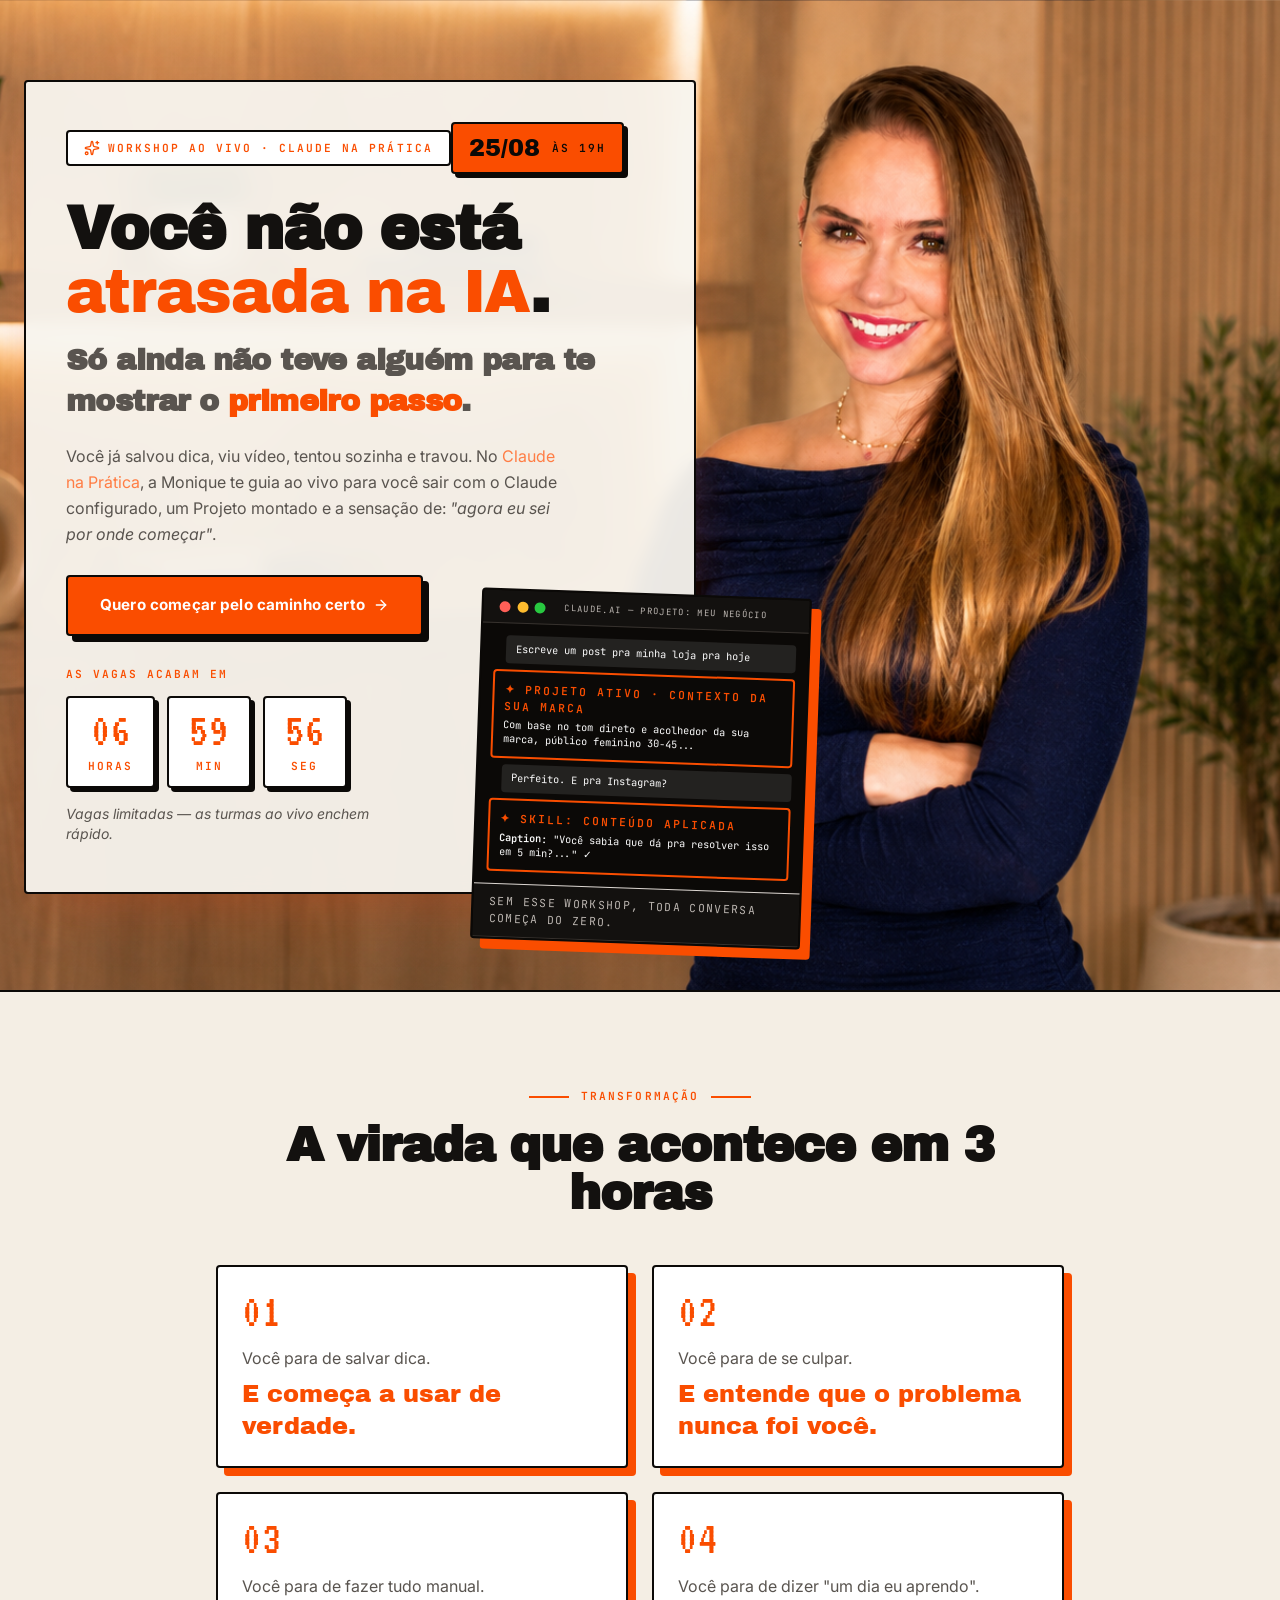
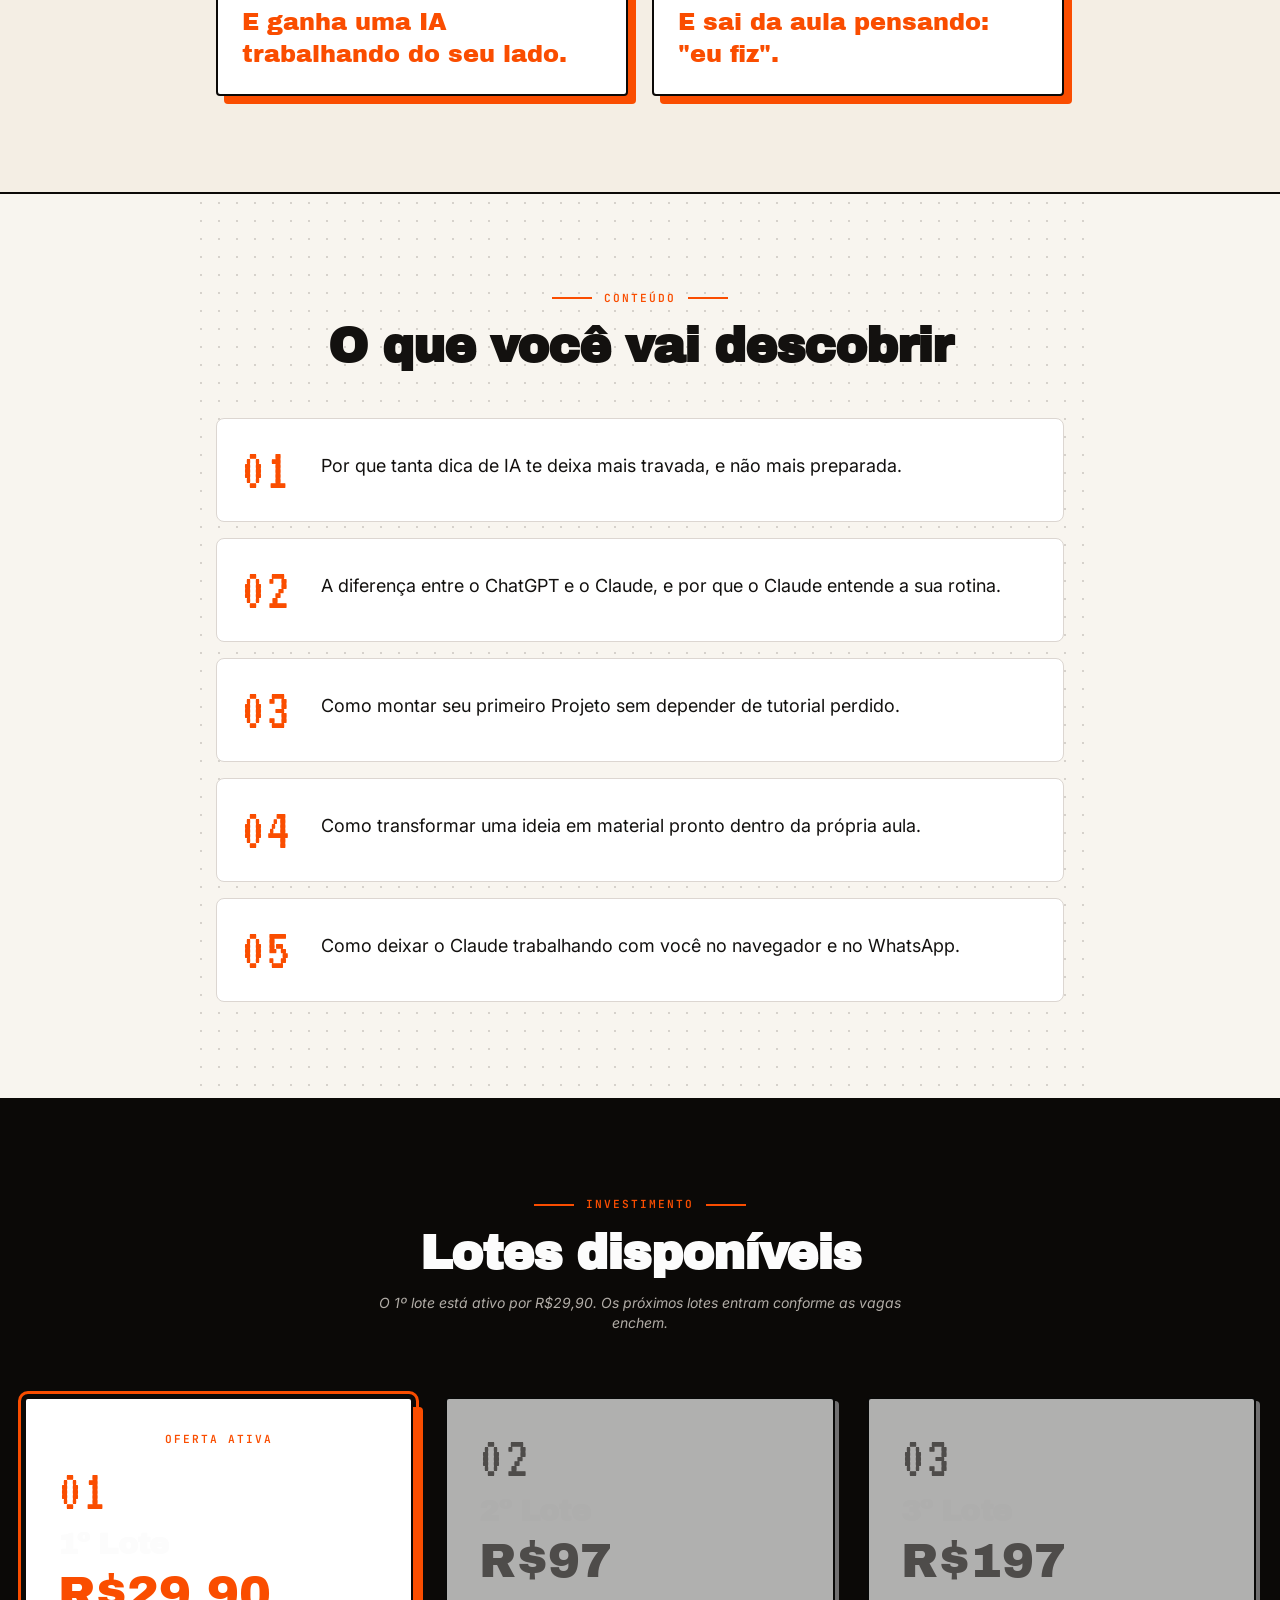
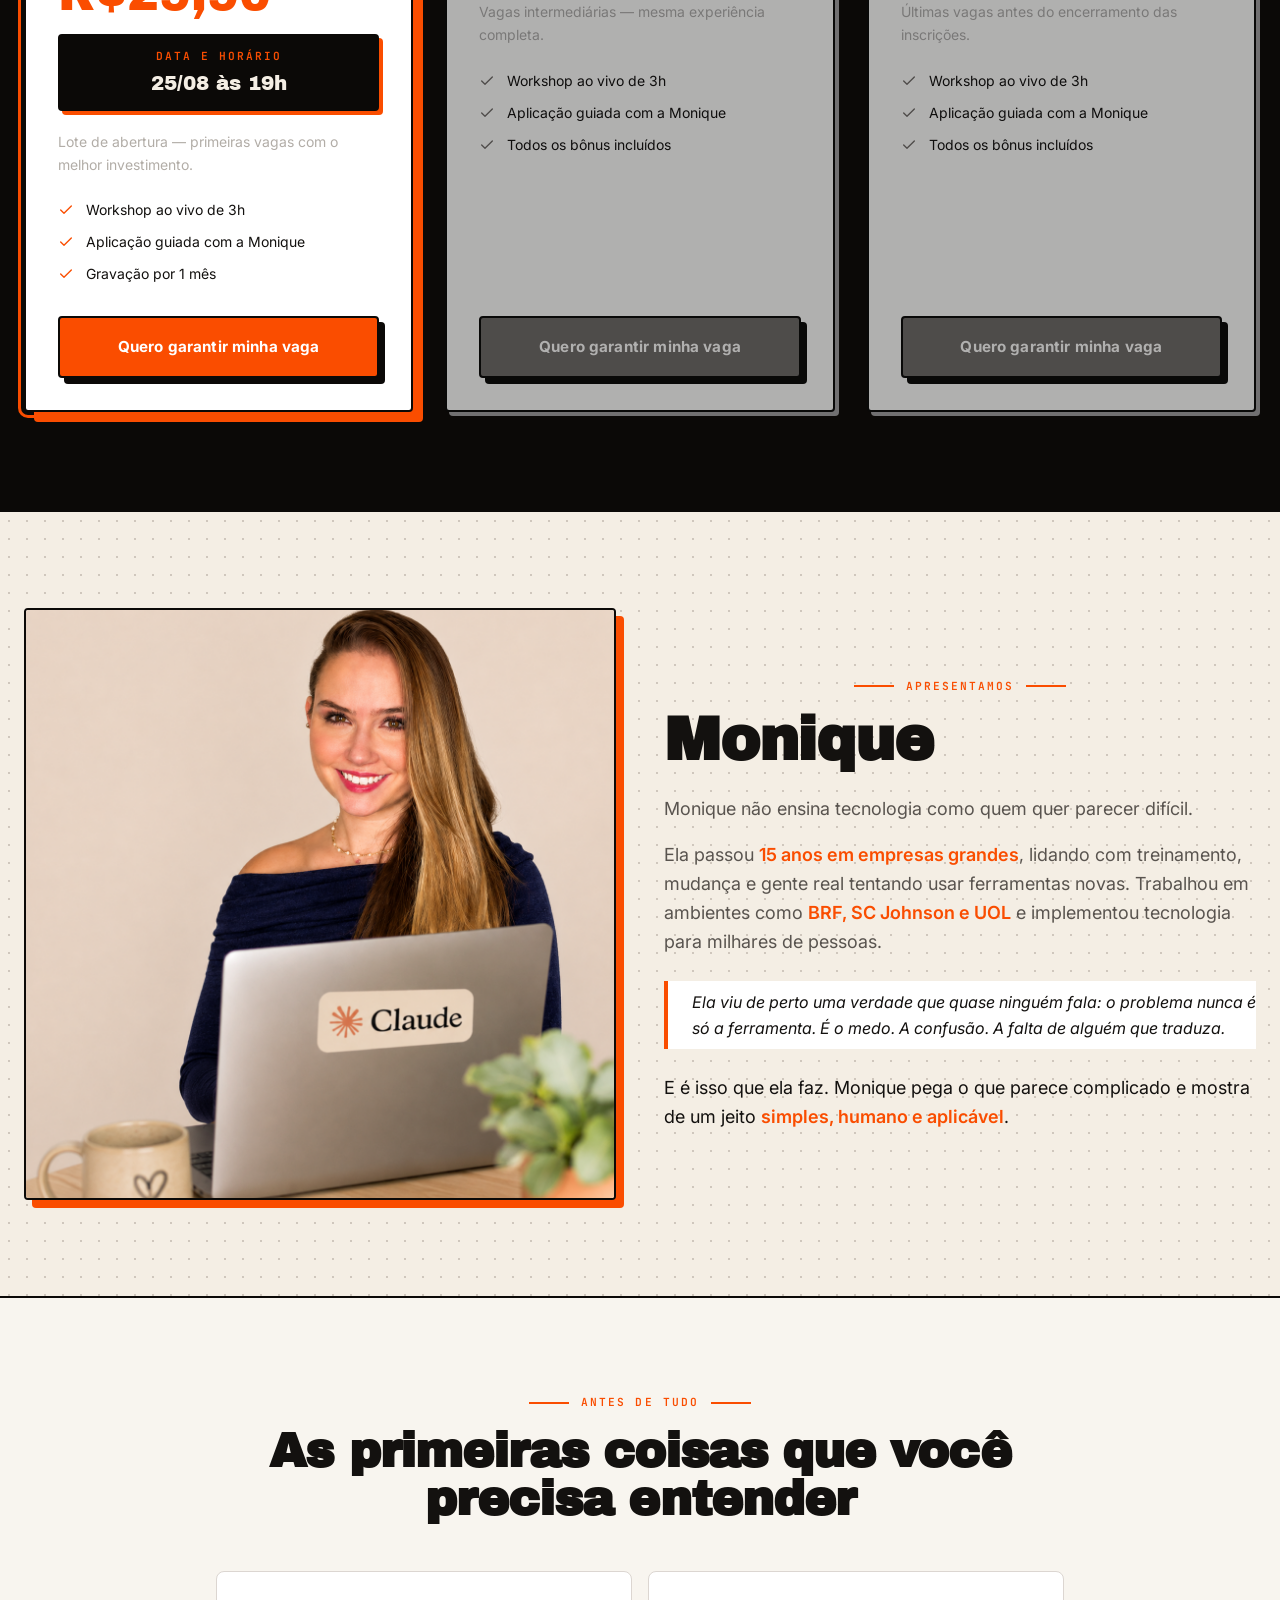
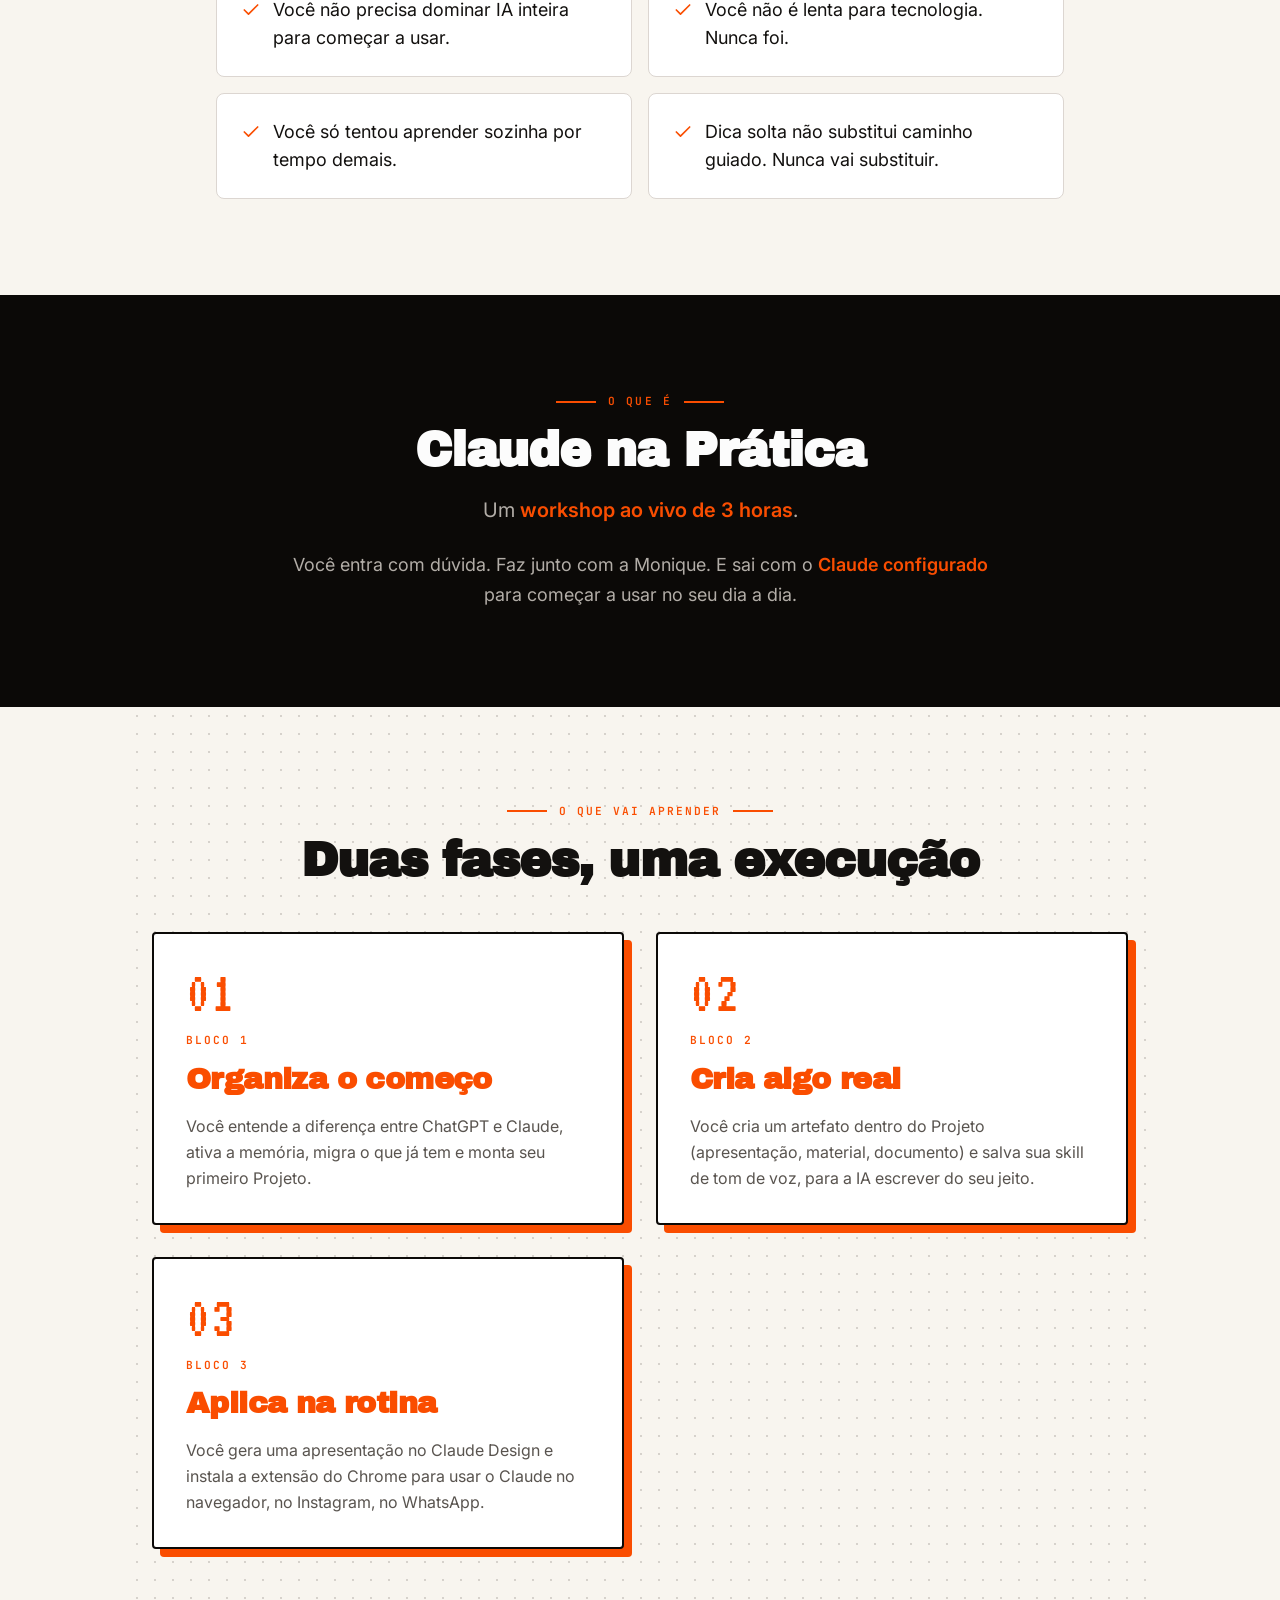
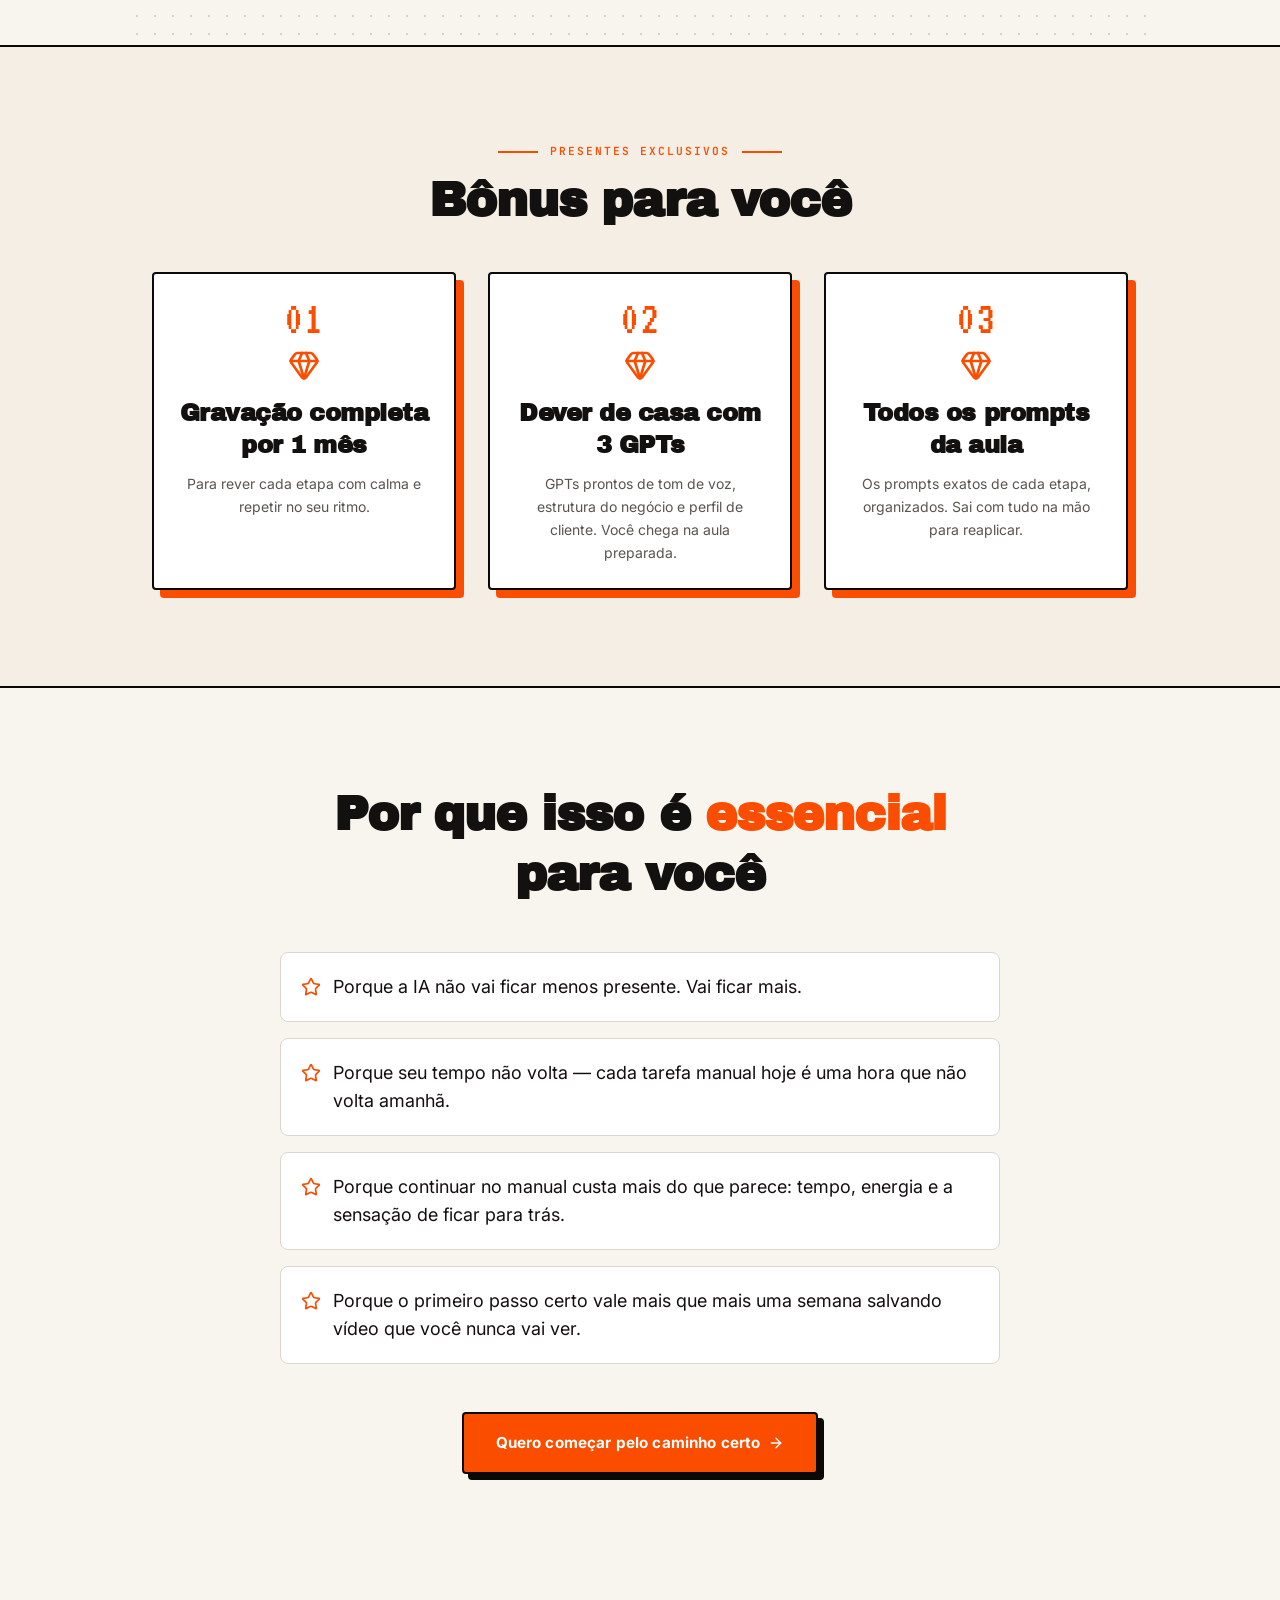
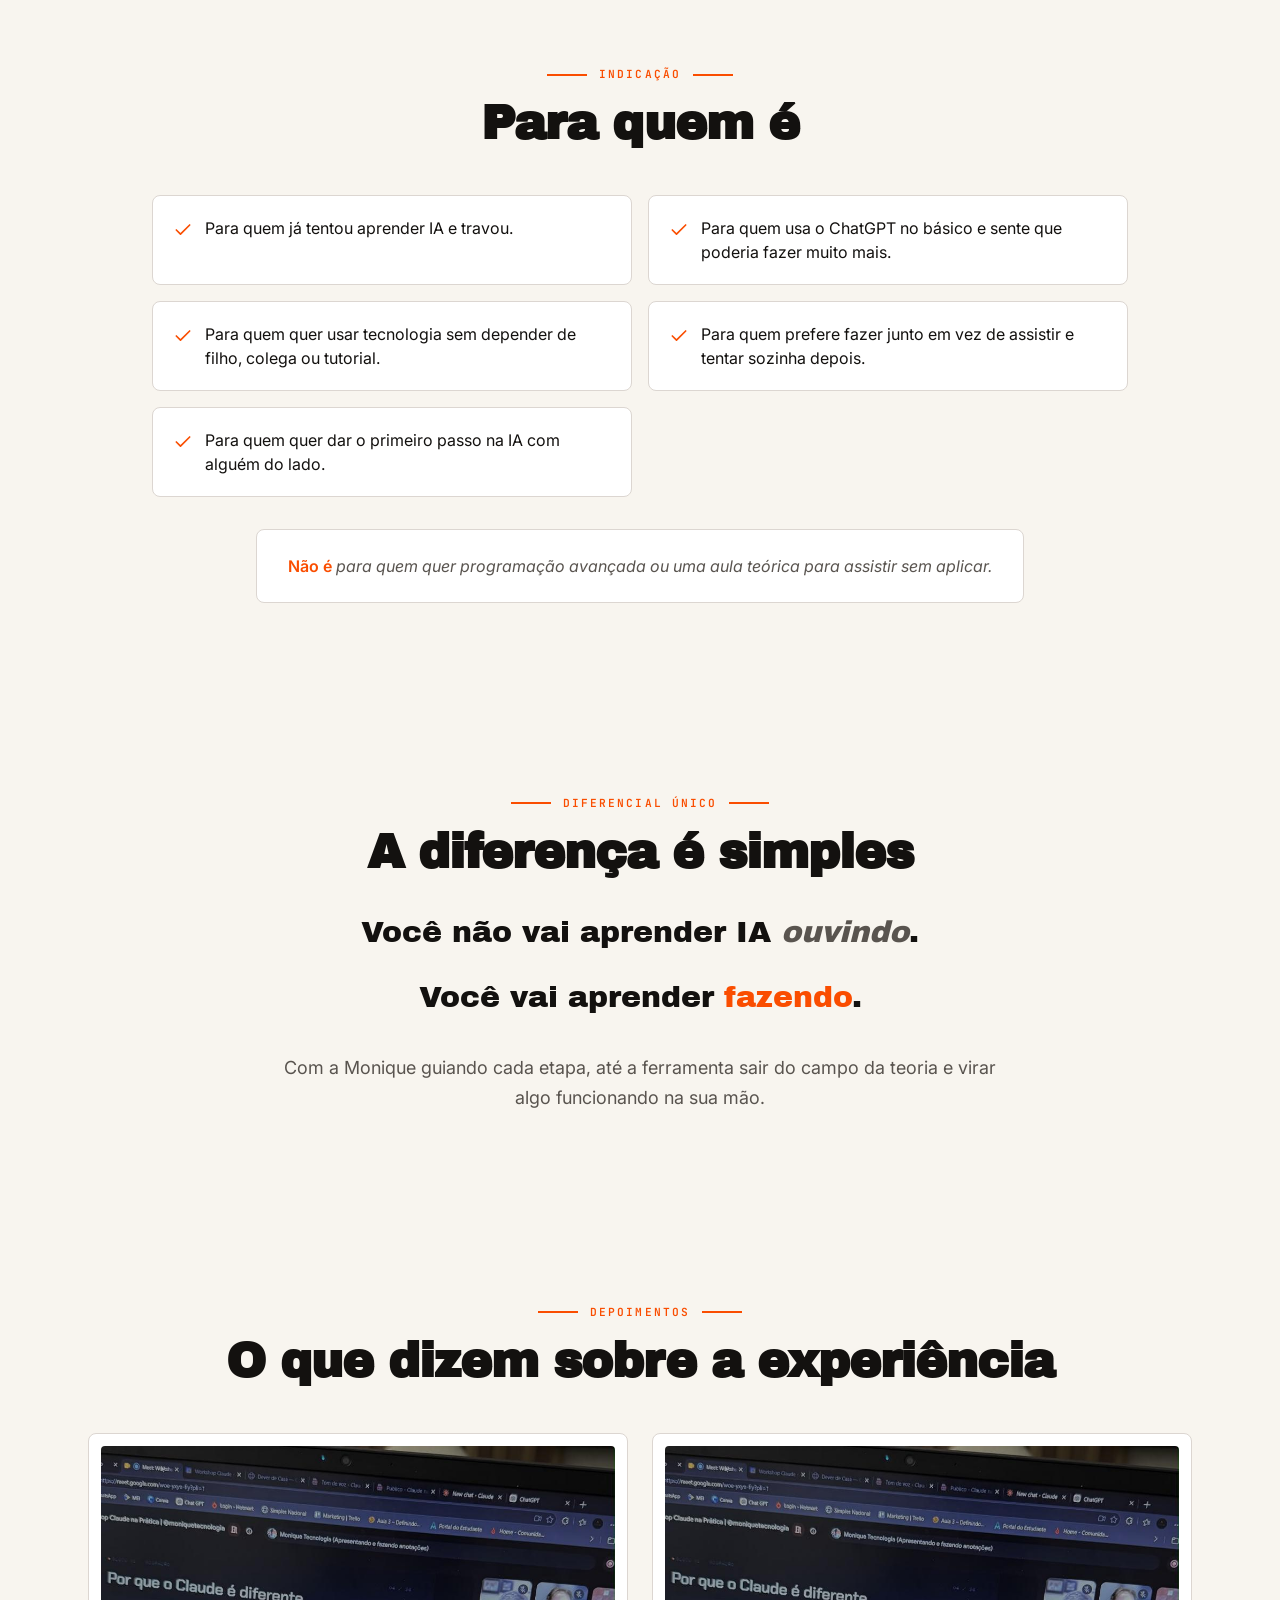
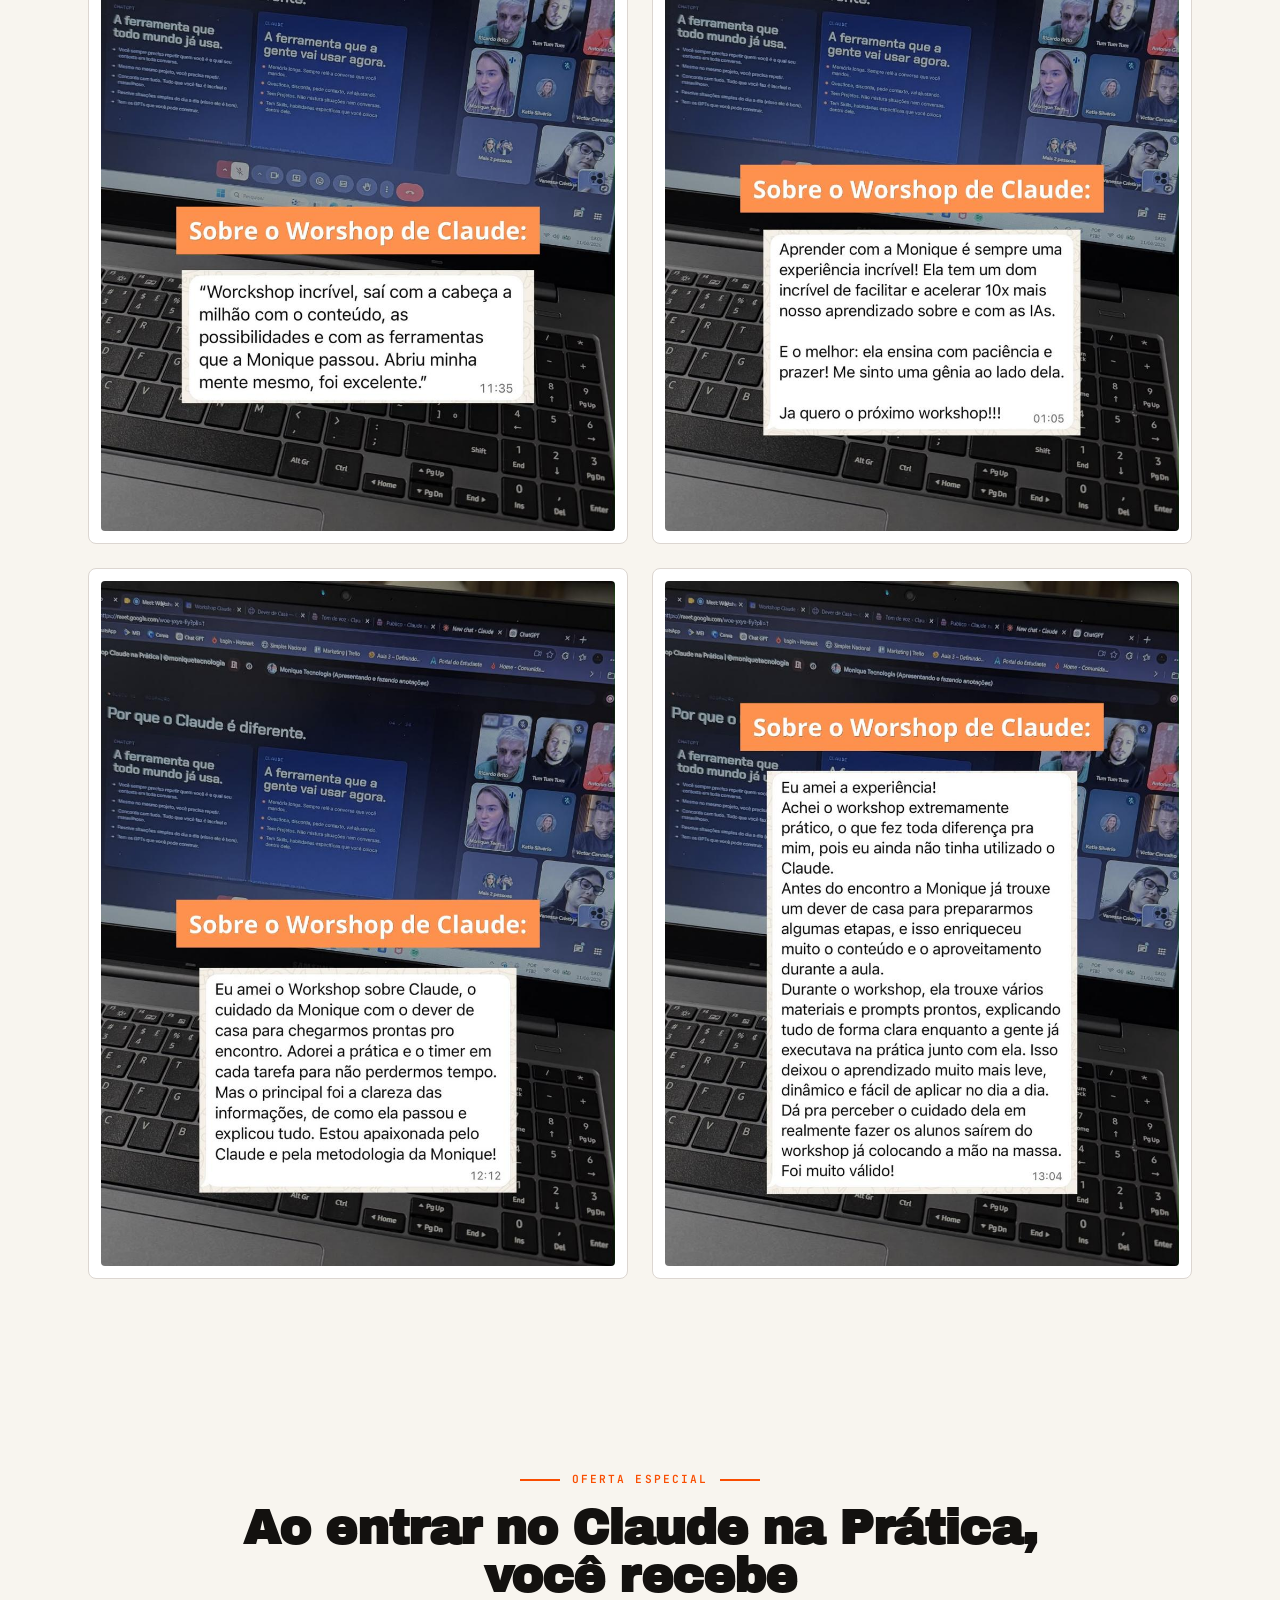
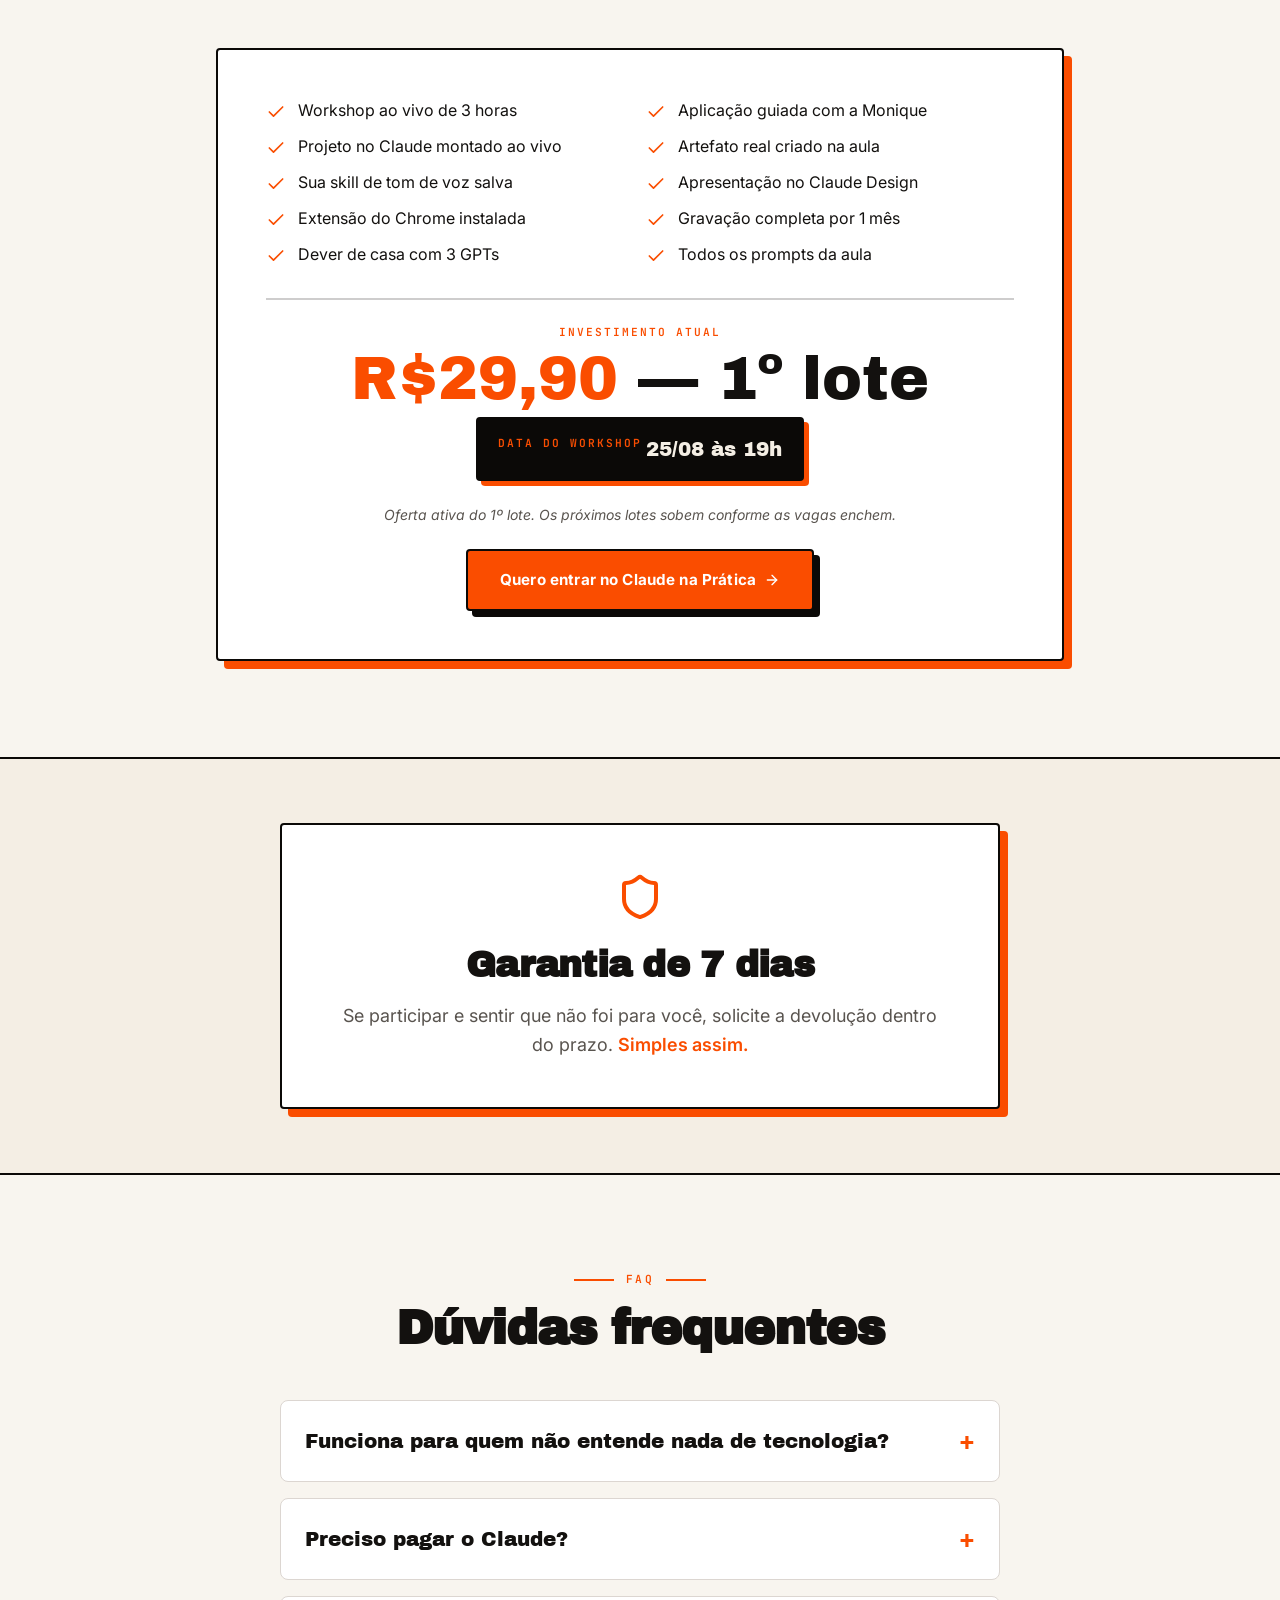
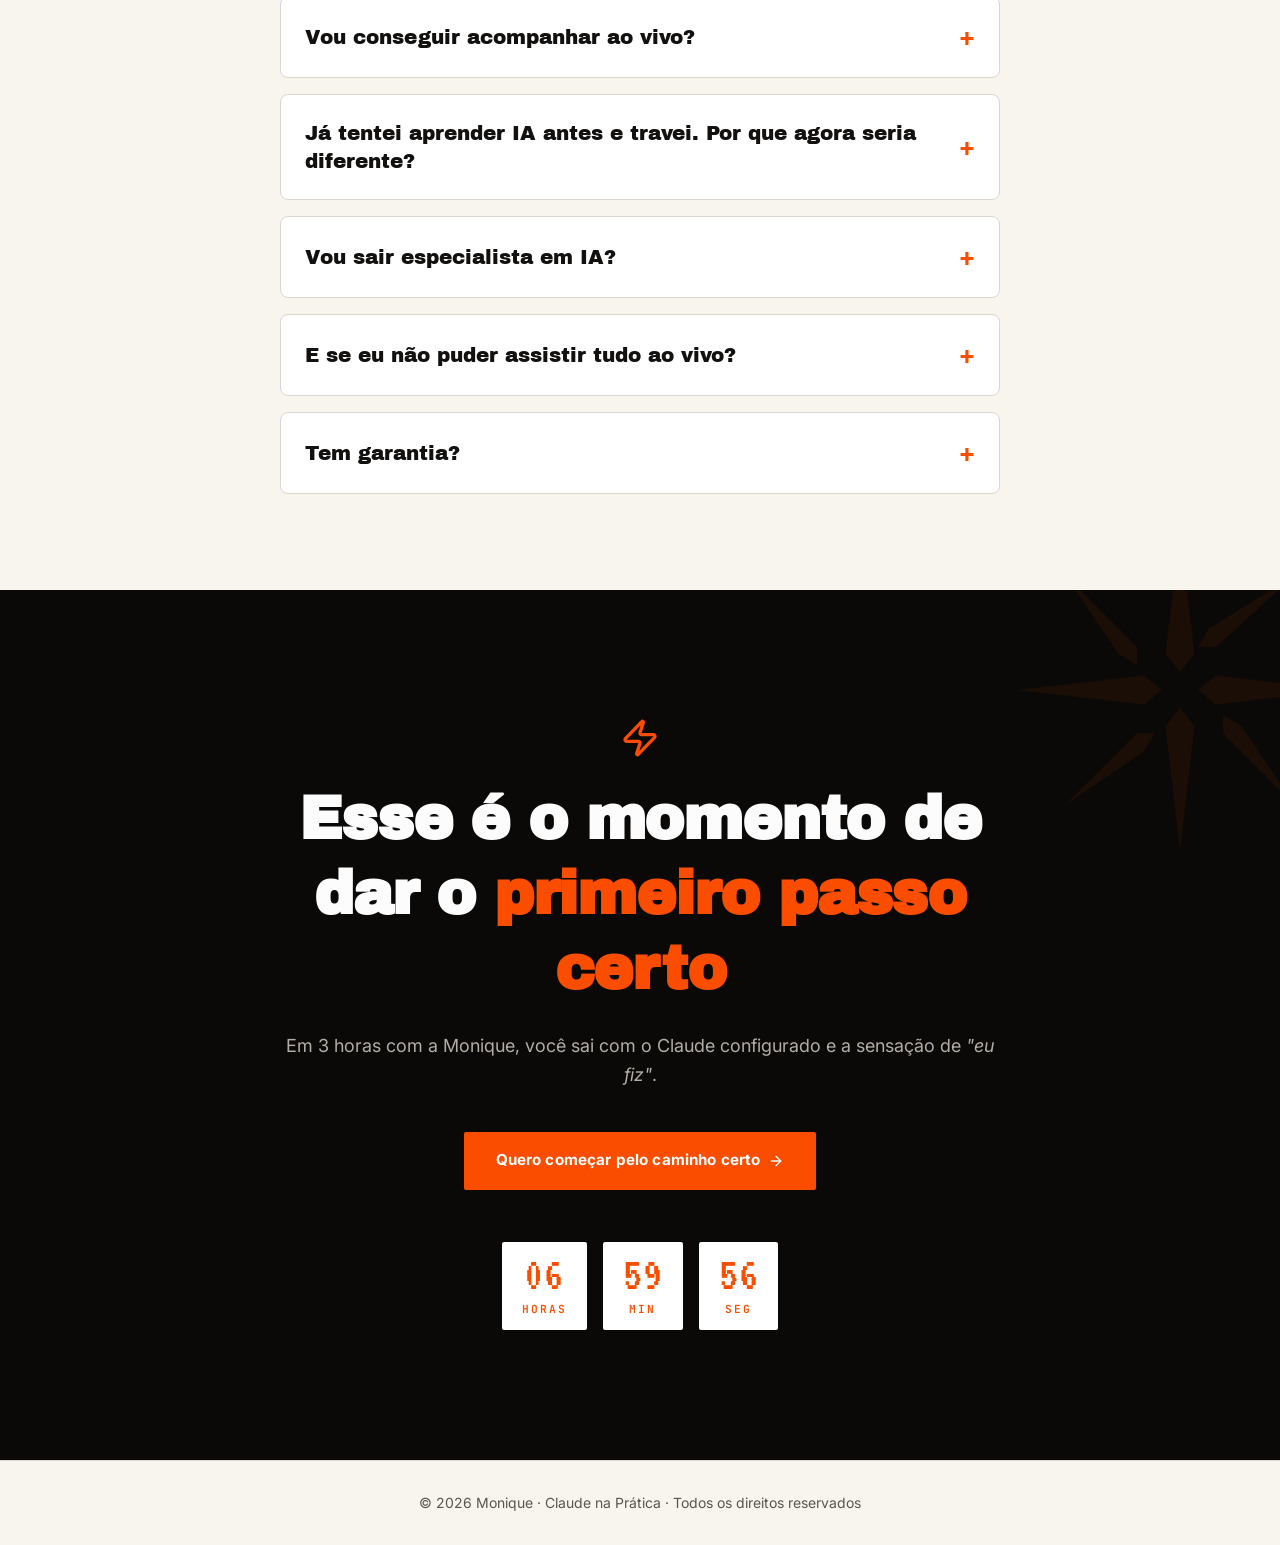
==== commit 9c012974: "Remove date banner from about section" ====
--- a/index.html
+++ b/index.html
@@ -4357,7 +4357,7 @@
 <div class="pixel-num text-6xl mb-2" data-tsd-source="/src/routes/index.tsx:269:17">0<!-- -->3</div>
 <h3 class="font-display text-3xl mb-2" data-tsd-source="/src/routes/index.tsx:270:17">3º Lote</h3>
 <div class="font-display text-5xl text-gold mb-4" data-tsd-source="/src/routes/index.tsx:271:17">R$197</div>
-<p class="text-muted-foreground mb-6 text-sm leading-relaxed" data-tsd-source="/src/routes/index.tsx:272:17">Últimas vagas antes do encerramento das inscrições.</p><ul class="space-y-3 mb-8 flex-1" data-tsd-source="/src/routes/index.tsx:273:17"><li class="flex gap-3 text-sm" data-tsd-source="/src/routes/index.tsx:275:21"><svg xmlns="http://www.w3.org/2000/svg" width="24" height="24" viewBox="0 0 24 24" fill="none" stroke="currentColor" stroke-width="2" stroke-linecap="round" stroke-linejoin="round" class="lucide lucide-check w-4 h-4 text-gold mt-0.5 shrink-0" aria-hidden="true" data-tsd-source="/src/routes/index.tsx:276:23"><path d="M20 6 9 17l-5-5"></path></svg><span data-tsd-source="/src/routes/index.tsx:277:23">Workshop ao vivo de 3h</span></li><li class="flex gap-3 text-sm" data-tsd-source="/src/routes/index.tsx:275:21"><svg xmlns="http://www.w3.org/2000/svg" width="24" height="24" viewBox="0 0 24 24" fill="none" stroke="currentColor" stroke-width="2" stroke-linecap="round" stroke-linejoin="round" class="lucide lucide-check w-4 h-4 text-gold mt-0.5 shrink-0" aria-hidden="true" data-tsd-source="/src/routes/index.tsx:276:23"><path d="M20 6 9 17l-5-5"></path></svg><span data-tsd-source="/src/routes/index.tsx:277:23">Aplicação guiada com a Monique</span></li><li class="flex gap-3 text-sm" data-tsd-source="/src/routes/index.tsx:275:21"><svg xmlns="http://www.w3.org/2000/svg" width="24" height="24" viewBox="0 0 24 24" fill="none" stroke="currentColor" stroke-width="2" stroke-linecap="round" stroke-linejoin="round" class="lucide lucide-check w-4 h-4 text-gold mt-0.5 shrink-0" aria-hidden="true" data-tsd-source="/src/routes/index.tsx:276:23"><path d="M20 6 9 17l-5-5"></path></svg><span data-tsd-source="/src/routes/index.tsx:277:23">Todos os bônus incluídos</span></li></ul><a href="https://pay.assiny.com.br/5ee63a/node/BbCFz9" class="btn-gold justify-center" data-tsd-source="/src/routes/index.tsx:281:17" data-meta-event="InitiateCheckout" onclick="if(window.fbq){fbq('track','InitiateCheckout')}">Quero garantir minha vaga</a></div></div></section></div><div class="bg-cream bg-dotted-dark border-y-2 border-ink" data-tsd-source="/src/routes/index.tsx:289:7"><section class="container mx-auto px-6 py-24 grid lg:grid-cols-2 gap-12 items-center" data-tsd-source="/src/routes/index.tsx:290:9"><div class="offset-card aspect-square overflow-hidden order-2 lg:order-1" data-tsd-source="/src/routes/index.tsx:291:11"><img src="assets/apresentacao.png" alt="Monique" class="w-full h-full object-cover" data-tsd-source="/src/routes/index.tsx:292:13"/></div><div class="order-1 lg:order-2" data-tsd-source="/src/routes/index.tsx:294:11"><div class="flex items-center gap-3 justify-center mb-4" data-tsd-source="/src/routes/index.tsx:57:3"><span class="gold-divider" data-tsd-source="/src/routes/index.tsx:58:5"></span><span class="eyebrow" data-tsd-source="/src/routes/index.tsx:59:5">Apresentamos</span><span class="gold-divider" data-tsd-source="/src/routes/index.tsx:60:5"></span></div><h2 class="font-display text-5xl md:text-6xl mb-6" data-tsd-source="/src/routes/index.tsx:296:13">Monique</h2><p class="text-lg text-muted-foreground mb-4 leading-relaxed" data-tsd-source="/src/routes/index.tsx:297:13">Monique não ensina tecnologia como quem quer parecer difícil.</p><p class="text-lg text-muted-foreground mb-4 leading-relaxed" data-tsd-source="/src/routes/index.tsx:300:13">Ela passou <span class="text-gold font-semibold" data-tsd-source="/src/routes/index.tsx:301:26">15 anos em empresas grandes</span>, lidando com treinamento, mudança e gente real tentando usar ferramentas novas. Trabalhou em ambientes como <span class="text-gold font-semibold" data-tsd-source="/src/routes/index.tsx:301:211">BRF, SC Johnson e UOL</span> e implementou tecnologia para milhares de pessoas.</p><div class="border-l-4 border-gold pl-6 py-2 my-6 bg-card" data-tsd-source="/src/routes/index.tsx:303:13"><p class="text-foreground leading-relaxed italic" data-tsd-source="/src/routes/index.tsx:304:15">Ela viu de perto uma verdade que quase ninguém fala: o problema nunca é só a ferramenta. É o medo. A confusão. A falta de alguém que traduza.</p></div><p class="text-lg leading-relaxed" data-tsd-source="/src/routes/index.tsx:308:13">E é isso que ela faz. Monique pega o que parece complicado e mostra de um jeito <span class="text-gold font-semibold" data-tsd-source="/src/routes/index.tsx:309:95">simples, humano e aplicável</span>.</p></div></section></div><section class="container mx-auto px-6 py-24 max-w-4xl" data-tsd-source="/src/routes/index.tsx:316:7"><div class="flex items-center gap-3 justify-center mb-4" data-tsd-source="/src/routes/index.tsx:57:3"><span class="gold-divider" data-tsd-source="/src/routes/index.tsx:58:5"></span><span class="eyebrow" data-tsd-source="/src/routes/index.tsx:59:5">Antes de tudo</span><span class="gold-divider" data-tsd-source="/src/routes/index.tsx:60:5"></span></div><h2 class="font-display text-4xl md:text-5xl text-center mb-12" data-tsd-source="/src/routes/index.tsx:318:9">As primeiras coisas que você precisa entender</h2><div class="grid md:grid-cols-2 gap-4" data-tsd-source="/src/routes/index.tsx:319:9"><div class="luxe-card p-6 flex gap-3 items-start" data-tsd-source="/src/routes/index.tsx:321:13"><svg xmlns="http://www.w3.org/2000/svg" width="24" height="24" viewBox="0 0 24 24" fill="none" stroke="currentColor" stroke-width="2" stroke-linecap="round" stroke-linejoin="round" class="lucide lucide-check w-5 h-5 text-gold mt-1 shrink-0" aria-hidden="true" data-tsd-source="/src/routes/index.tsx:322:15"><path d="M20 6 9 17l-5-5"></path></svg><p class="text-lg" data-tsd-source="/src/routes/index.tsx:323:15">Você não precisa dominar IA inteira para começar a usar.</p></div><div class="luxe-card p-6 flex gap-3 items-start" data-tsd-source="/src/routes/index.tsx:321:13"><svg xmlns="http://www.w3.org/2000/svg" width="24" height="24" viewBox="0 0 24 24" fill="none" stroke="currentColor" stroke-width="2" stroke-linecap="round" stroke-linejoin="round" class="lucide lucide-check w-5 h-5 text-gold mt-1 shrink-0" aria-hidden="true" data-tsd-source="/src/routes/index.tsx:322:15"><path d="M20 6 9 17l-5-5"></path></svg><p class="text-lg" data-tsd-source="/src/routes/index.tsx:323:15">Você não é lenta para tecnologia. Nunca foi.</p></div><div class="luxe-card p-6 flex gap-3 items-start" data-tsd-source="/src/routes/index.tsx:321:13"><svg xmlns="http://www.w3.org/2000/svg" width="24" height="24" viewBox="0 0 24 24" fill="none" stroke="currentColor" stroke-width="2" stroke-linecap="round" stroke-linejoin="round" class="lucide lucide-check w-5 h-5 text-gold mt-1 shrink-0" aria-hidden="true" data-tsd-source="/src/routes/index.tsx:322:15"><path d="M20 6 9 17l-5-5"></path></svg><p class="text-lg" data-tsd-source="/src/routes/index.tsx:323:15">Você só tentou aprender sozinha por tempo demais.</p></div><div class="luxe-card p-6 flex gap-3 items-start" data-tsd-source="/src/routes/index.tsx:321:13"><svg xmlns="http://www.w3.org/2000/svg" width="24" height="24" viewBox="0 0 24 24" fill="none" stroke="currentColor" stroke-width="2" stroke-linecap="round" stroke-linejoin="round" class="lucide lucide-check w-5 h-5 text-gold mt-1 shrink-0" aria-hidden="true" data-tsd-source="/src/routes/index.tsx:322:15"><path d="M20 6 9 17l-5-5"></path></svg><p class="text-lg" data-tsd-source="/src/routes/index.tsx:323:15">Dica solta não substitui caminho guiado. Nunca vai substituir.</p></div></div></section><div class="bg-ink border-y-2 border-ink" data-tsd-source="/src/routes/index.tsx:330:7"><section class="container mx-auto px-6 py-24 max-w-3xl text-center" data-tsd-source="/src/routes/index.tsx:331:9"><div class="flex items-center gap-3 justify-center mb-4" data-tsd-source="/src/routes/index.tsx:57:3"><span class="gold-divider" data-tsd-source="/src/routes/index.tsx:58:5"></span><span class="eyebrow" data-tsd-source="/src/routes/index.tsx:59:5">O que é</span><span class="gold-divider" data-tsd-source="/src/routes/index.tsx:60:5"></span></div><h2 class="font-display text-4xl md:text-5xl mb-5 text-white" data-tsd-source="/src/routes/index.tsx:333:11">Claude na Prática</h2><div class="inline-flex flex-col sm:flex-row sm:items-center gap-1 sm:gap-3 border-2 border-gold px-5 py-4 mb-8 rounded-sm" style="background:var(--gold);color:var(--ink);box-shadow:5px 5px 0 0 var(--cream)"><span class="eyebrow" style="color:var(--ink)">Data do workshop</span><span class="font-display text-2xl sm:text-3xl">25/08 às 19h</span></div><p class="text-xl text-muted-foreground leading-relaxed mb-6" data-tsd-source="/src/routes/index.tsx:334:11">Um <span class="text-gold font-semibold" data-tsd-source="/src/routes/index.tsx:335:16">workshop ao vivo de 3 horas</span>.</p><p class="text-lg text-muted-foreground leading-relaxed" data-tsd-source="/src/routes/index.tsx:337:11">Você entra com dúvida. Faz junto com a Monique. E sai com o <span class="text-gold font-semibold" data-tsd-source="/src/routes/index.tsx:338:73">Claude configurado</span> para começar a usar no seu dia a dia.</p></section></div><section class="container mx-auto px-6 py-24 max-w-5xl bg-dotted" data-tsd-source="/src/routes/index.tsx:344:7"><div class="flex items-center gap-3 justify-center mb-4" data-tsd-source="/src/routes/index.tsx:57:3"><span class="gold-divider" data-tsd-source="/src/routes/index.tsx:58:5"></span><span class="eyebrow" data-tsd-source="/src/routes/index.tsx:59:5">O que vai aprender</span><span class="gold-divider" data-tsd-source="/src/routes/index.tsx:60:5"></span></div><h2 class="font-display text-4xl md:text-5xl text-center mb-12" data-tsd-source="/src/routes/index.tsx:346:9">Duas fases, uma execução</h2><div class="grid md:grid-cols-2 gap-8" data-tsd-source="/src/routes/index.tsx:347:9"><div class="offset-card p-8" data-tsd-source="/src/routes/index.tsx:349:13"><div class="pixel-num text-6xl mb-3" data-tsd-source="/src/routes/index.tsx:350:15">0<!-- -->1</div><div class="eyebrow mb-3" data-tsd-source="/src/routes/index.tsx:351:15">Bloco 1</div><h3 class="font-display text-3xl mb-4 text-gold" data-tsd-source="/src/routes/index.tsx:352:15">Organiza o começo</h3><p class="text-muted-foreground leading-relaxed" data-tsd-source="/src/routes/index.tsx:353:15">Você entende a diferença entre ChatGPT e Claude, ativa a memória, migra o que já tem e monta seu primeiro Projeto.</p></div><div class="offset-card p-8" data-tsd-source="/src/routes/index.tsx:349:13"><div class="pixel-num text-6xl mb-3" data-tsd-source="/src/routes/index.tsx:350:15">0<!-- -->2</div><div class="eyebrow mb-3" data-tsd-source="/src/routes/index.tsx:351:15">Bloco 2</div><h3 class="font-display text-3xl mb-4 text-gold" data-tsd-source="/src/routes/index.tsx:352:15">Cria algo real</h3><p class="text-muted-foreground leading-relaxed" data-tsd-source="/src/routes/index.tsx:353:15">Você cria um artefato dentro do Projeto (apresentação, material, documento) e salva sua skill de tom de voz, para a IA escrever do seu jeito.</p></div><div class="offset-card p-8" data-tsd-source="/src/routes/index.tsx:349:13"><div class="pixel-num text-6xl mb-3" data-tsd-source="/src/routes/index.tsx:350:15">0<!-- -->3</div><div class="eyebrow mb-3" data-tsd-source="/src/routes/index.tsx:351:15">Bloco 3</div><h3 class="font-display text-3xl mb-4 text-gold" data-tsd-source="/src/routes/index.tsx:352:15">Aplica na rotina</h3><p class="text-muted-foreground leading-relaxed" data-tsd-source="/src/routes/index.tsx:353:15">Você gera uma apresentação no Claude Design e instala a extensão do Chrome para usar o Claude no navegador, no Instagram, no WhatsApp.</p></div></div></section><div class="bg-cream border-y-2 border-ink" data-tsd-source="/src/routes/index.tsx:360:7"><section class="container mx-auto px-6 py-24 max-w-5xl" data-tsd-source="/src/routes/index.tsx:361:9"><div class="flex items-center gap-3 justify-center mb-4" data-tsd-source="/src/routes/index.tsx:57:3"><span class="gold-divider" data-tsd-source="/src/routes/index.tsx:58:5"></span><span class="eyebrow" data-tsd-source="/src/routes/index.tsx:59:5">Presentes Exclusivos</span><span class="gold-divider" data-tsd-source="/src/routes/index.tsx:60:5"></span></div><h2 class="font-display text-4xl md:text-5xl text-center mb-12" data-tsd-source="/src/routes/index.tsx:363:11">Bônus para você</h2><div class="grid md:grid-cols-3 gap-8" data-tsd-source="/src/routes/index.tsx:364:11"><div class="offset-card p-6 text-center" data-tsd-source="/src/routes/index.tsx:366:15"><div class="pixel-num text-5xl mb-2" data-tsd-source="/src/routes/index.tsx:367:17">0<!-- -->1</div><svg xmlns="http://www.w3.org/2000/svg" width="24" height="24" viewBox="0 0 24 24" fill="none" stroke="currentColor" stroke-width="2" stroke-linecap="round" stroke-linejoin="round" class="lucide lucide-gem w-8 h-8 text-gold mx-auto mb-4" aria-hidden="true" data-tsd-source="/src/routes/index.tsx:368:17"><path d="M10.5 3 8 9l4 13 4-13-2.5-6"></path><path d="M17 3a2 2 0 0 1 1.6.8l3 4a2 2 0 0 1 .013 2.382l-7.99 10.986a2 2 0 0 1-3.247 0l-7.99-10.986A2 2 0 0 1 2.4 7.8l2.998-3.997A2 2 0 0 1 7 3z"></path><path d="M2 9h20"></path></svg><h3 class="font-display text-2xl mb-3" data-tsd-source="/src/routes/index.tsx:369:17">Gravação completa por 1 mês</h3><p class="text-muted-foreground text-sm leading-relaxed" data-tsd-source="/src/routes/index.tsx:370:17">Para rever cada etapa com calma e repetir no seu ritmo.</p></div><div class="offset-card p-6 text-center" data-tsd-source="/src/routes/index.tsx:366:15"><div class="pixel-num text-5xl mb-2" data-tsd-source="/src/routes/index.tsx:367:17">0<!-- -->2</div><svg xmlns="http://www.w3.org/2000/svg" width="24" height="24" viewBox="0 0 24 24" fill="none" stroke="currentColor" stroke-width="2" stroke-linecap="round" stroke-linejoin="round" class="lucide lucide-gem w-8 h-8 text-gold mx-auto mb-4" aria-hidden="true" data-tsd-source="/src/routes/index.tsx:368:17"><path d="M10.5 3 8 9l4 13 4-13-2.5-6"></path><path d="M17 3a2 2 0 0 1 1.6.8l3 4a2 2 0 0 1 .013 2.382l-7.99 10.986a2 2 0 0 1-3.247 0l-7.99-10.986A2 2 0 0 1 2.4 7.8l2.998-3.997A2 2 0 0 1 7 3z"></path><path d="M2 9h20"></path></svg><h3 class="font-display text-2xl mb-3" data-tsd-source="/src/routes/index.tsx:369:17">Dever de casa com 3 GPTs</h3><p class="text-muted-foreground text-sm leading-relaxed" data-tsd-source="/src/routes/index.tsx:370:17">GPTs prontos de tom de voz, estrutura do negócio e perfil de cliente. Você chega na aula preparada.</p></div><div class="offset-card p-6 text-center" data-tsd-source="/src/routes/index.tsx:366:15"><div class="pixel-num text-5xl mb-2" data-tsd-source="/src/routes/index.tsx:367:17">0<!-- -->3</div><svg xmlns="http://www.w3.org/2000/svg" width="24" height="24" viewBox="0 0 24 24" fill="none" stroke="currentColor" stroke-width="2" stroke-linecap="round" stroke-linejoin="round" class="lucide lucide-gem w-8 h-8 text-gold mx-auto mb-4" aria-hidden="true" data-tsd-source="/src/routes/index.tsx:368:17"><path d="M10.5 3 8 9l4 13 4-13-2.5-6"></path><path d="M17 3a2 2 0 0 1 1.6.8l3 4a2 2 0 0 1 .013 2.382l-7.99 10.986a2 2 0 0 1-3.247 0l-7.99-10.986A2 2 0 0 1 2.4 7.8l2.998-3.997A2 2 0 0 1 7 3z"></path><path d="M2 9h20"></path></svg><h3 class="font-display text-2xl mb-3" data-tsd-source="/src/routes/index.tsx:369:17">Todos os prompts da aula</h3><p class="text-muted-foreground text-sm leading-relaxed" data-tsd-source="/src/routes/index.tsx:370:17">Os prompts exatos de cada etapa, organizados. Sai com tudo na mão para reaplicar.</p></div></div></section></div><section class="container mx-auto px-6 py-24 max-w-3xl text-center" data-tsd-source="/src/routes/index.tsx:378:7"><h2 class="font-display text-4xl md:text-5xl mb-12 leading-tight" data-tsd-source="/src/routes/index.tsx:379:9">Por que isso é <em class="text-gold not-italic" data-tsd-source="/src/routes/index.tsx:380:26">essencial</em> para você</h2><div class="space-y-4 mb-12 text-left" data-tsd-source="/src/routes/index.tsx:382:9"><div class="luxe-card p-5 flex gap-3 items-start" data-tsd-source="/src/routes/index.tsx:384:13"><svg xmlns="http://www.w3.org/2000/svg" width="24" height="24" viewBox="0 0 24 24" fill="none" stroke="currentColor" stroke-width="2" stroke-linecap="round" stroke-linejoin="round" class="lucide lucide-star w-5 h-5 text-gold mt-1 shrink-0" aria-hidden="true" data-tsd-source="/src/routes/index.tsx:385:15"><path d="M11.525 2.295a.53.53 0 0 1 .95 0l2.31 4.679a2.123 2.123 0 0 0 1.595 1.16l5.166.756a.53.53 0 0 1 .294.904l-3.736 3.638a2.123 2.123 0 0 0-.611 1.878l.882 5.14a.53.53 0 0 1-.771.56l-4.618-2.428a2.122 2.122 0 0 0-1.973 0L6.396 21.01a.53.53 0 0 1-.77-.56l.881-5.139a2.122 2.122 0 0 0-.611-1.879L2.16 9.795a.53.53 0 0 1 .294-.906l5.165-.755a2.122 2.122 0 0 0 1.597-1.16z"></path></svg><p class="text-lg" data-tsd-source="/src/routes/index.tsx:386:15">Porque a IA não vai ficar menos presente. Vai ficar mais.</p></div><div class="luxe-card p-5 flex gap-3 items-start" data-tsd-source="/src/routes/index.tsx:384:13"><svg xmlns="http://www.w3.org/2000/svg" width="24" height="24" viewBox="0 0 24 24" fill="none" stroke="currentColor" stroke-width="2" stroke-linecap="round" stroke-linejoin="round" class="lucide lucide-star w-5 h-5 text-gold mt-1 shrink-0" aria-hidden="true" data-tsd-source="/src/routes/index.tsx:385:15"><path d="M11.525 2.295a.53.53 0 0 1 .95 0l2.31 4.679a2.123 2.123 0 0 0 1.595 1.16l5.166.756a.53.53 0 0 1 .294.904l-3.736 3.638a2.123 2.123 0 0 0-.611 1.878l.882 5.14a.53.53 0 0 1-.771.56l-4.618-2.428a2.122 2.122 0 0 0-1.973 0L6.396 21.01a.53.53 0 0 1-.77-.56l.881-5.139a2.122 2.122 0 0 0-.611-1.879L2.16 9.795a.53.53 0 0 1 .294-.906l5.165-.755a2.122 2.122 0 0 0 1.597-1.16z"></path></svg><p class="text-lg" data-tsd-source="/src/routes/index.tsx:386:15">Porque seu tempo não volta — cada tarefa manual hoje é uma hora que não volta amanhã.</p></div><div class="luxe-card p-5 flex gap-3 items-start" data-tsd-source="/src/routes/index.tsx:384:13"><svg xmlns="http://www.w3.org/2000/svg" width="24" height="24" viewBox="0 0 24 24" fill="none" stroke="currentColor" stroke-width="2" stroke-linecap="round" stroke-linejoin="round" class="lucide lucide-star w-5 h-5 text-gold mt-1 shrink-0" aria-hidden="true" data-tsd-source="/src/routes/index.tsx:385:15"><path d="M11.525 2.295a.53.53 0 0 1 .95 0l2.31 4.679a2.123 2.123 0 0 0 1.595 1.16l5.166.756a.53.53 0 0 1 .294.904l-3.736 3.638a2.123 2.123 0 0 0-.611 1.878l.882 5.14a.53.53 0 0 1-.771.56l-4.618-2.428a2.122 2.122 0 0 0-1.973 0L6.396 21.01a.53.53 0 0 1-.77-.56l.881-5.139a2.122 2.122 0 0 0-.611-1.879L2.16 9.795a.53.53 0 0 1 .294-.906l5.165-.755a2.122 2.122 0 0 0 1.597-1.16z"></path></svg><p class="text-lg" data-tsd-source="/src/routes/index.tsx:386:15">Porque continuar no manual custa mais do que parece: tempo, energia e a sensação de ficar para trás.</p></div><div class="luxe-card p-5 flex gap-3 items-start" data-tsd-source="/src/routes/index.tsx:384:13"><svg xmlns="http://www.w3.org/2000/svg" width="24" height="24" viewBox="0 0 24 24" fill="none" stroke="currentColor" stroke-width="2" stroke-linecap="round" stroke-linejoin="round" class="lucide lucide-star w-5 h-5 text-gold mt-1 shrink-0" aria-hidden="true" data-tsd-source="/src/routes/index.tsx:385:15"><path d="M11.525 2.295a.53.53 0 0 1 .95 0l2.31 4.679a2.123 2.123 0 0 0 1.595 1.16l5.166.756a.53.53 0 0 1 .294.904l-3.736 3.638a2.123 2.123 0 0 0-.611 1.878l.882 5.14a.53.53 0 0 1-.771.56l-4.618-2.428a2.122 2.122 0 0 0-1.973 0L6.396 21.01a.53.53 0 0 1-.77-.56l.881-5.139a2.122 2.122 0 0 0-.611-1.879L2.16 9.795a.53.53 0 0 1 .294-.906l5.165-.755a2.122 2.122 0 0 0 1.597-1.16z"></path></svg><p class="text-lg" data-tsd-source="/src/routes/index.tsx:386:15">Porque o primeiro passo certo vale mais que mais uma semana salvando vídeo que você nunca vai ver.</p></div></div>
+<p class="text-muted-foreground mb-6 text-sm leading-relaxed" data-tsd-source="/src/routes/index.tsx:272:17">Últimas vagas antes do encerramento das inscrições.</p><ul class="space-y-3 mb-8 flex-1" data-tsd-source="/src/routes/index.tsx:273:17"><li class="flex gap-3 text-sm" data-tsd-source="/src/routes/index.tsx:275:21"><svg xmlns="http://www.w3.org/2000/svg" width="24" height="24" viewBox="0 0 24 24" fill="none" stroke="currentColor" stroke-width="2" stroke-linecap="round" stroke-linejoin="round" class="lucide lucide-check w-4 h-4 text-gold mt-0.5 shrink-0" aria-hidden="true" data-tsd-source="/src/routes/index.tsx:276:23"><path d="M20 6 9 17l-5-5"></path></svg><span data-tsd-source="/src/routes/index.tsx:277:23">Workshop ao vivo de 3h</span></li><li class="flex gap-3 text-sm" data-tsd-source="/src/routes/index.tsx:275:21"><svg xmlns="http://www.w3.org/2000/svg" width="24" height="24" viewBox="0 0 24 24" fill="none" stroke="currentColor" stroke-width="2" stroke-linecap="round" stroke-linejoin="round" class="lucide lucide-check w-4 h-4 text-gold mt-0.5 shrink-0" aria-hidden="true" data-tsd-source="/src/routes/index.tsx:276:23"><path d="M20 6 9 17l-5-5"></path></svg><span data-tsd-source="/src/routes/index.tsx:277:23">Aplicação guiada com a Monique</span></li><li class="flex gap-3 text-sm" data-tsd-source="/src/routes/index.tsx:275:21"><svg xmlns="http://www.w3.org/2000/svg" width="24" height="24" viewBox="0 0 24 24" fill="none" stroke="currentColor" stroke-width="2" stroke-linecap="round" stroke-linejoin="round" class="lucide lucide-check w-4 h-4 text-gold mt-0.5 shrink-0" aria-hidden="true" data-tsd-source="/src/routes/index.tsx:276:23"><path d="M20 6 9 17l-5-5"></path></svg><span data-tsd-source="/src/routes/index.tsx:277:23">Todos os bônus incluídos</span></li></ul><a href="https://pay.assiny.com.br/5ee63a/node/BbCFz9" class="btn-gold justify-center" data-tsd-source="/src/routes/index.tsx:281:17" data-meta-event="InitiateCheckout" onclick="if(window.fbq){fbq('track','InitiateCheckout')}">Quero garantir minha vaga</a></div></div></section></div><div class="bg-cream bg-dotted-dark border-y-2 border-ink" data-tsd-source="/src/routes/index.tsx:289:7"><section class="container mx-auto px-6 py-24 grid lg:grid-cols-2 gap-12 items-center" data-tsd-source="/src/routes/index.tsx:290:9"><div class="offset-card aspect-square overflow-hidden order-2 lg:order-1" data-tsd-source="/src/routes/index.tsx:291:11"><img src="assets/apresentacao.png" alt="Monique" class="w-full h-full object-cover" data-tsd-source="/src/routes/index.tsx:292:13"/></div><div class="order-1 lg:order-2" data-tsd-source="/src/routes/index.tsx:294:11"><div class="flex items-center gap-3 justify-center mb-4" data-tsd-source="/src/routes/index.tsx:57:3"><span class="gold-divider" data-tsd-source="/src/routes/index.tsx:58:5"></span><span class="eyebrow" data-tsd-source="/src/routes/index.tsx:59:5">Apresentamos</span><span class="gold-divider" data-tsd-source="/src/routes/index.tsx:60:5"></span></div><h2 class="font-display text-5xl md:text-6xl mb-6" data-tsd-source="/src/routes/index.tsx:296:13">Monique</h2><p class="text-lg text-muted-foreground mb-4 leading-relaxed" data-tsd-source="/src/routes/index.tsx:297:13">Monique não ensina tecnologia como quem quer parecer difícil.</p><p class="text-lg text-muted-foreground mb-4 leading-relaxed" data-tsd-source="/src/routes/index.tsx:300:13">Ela passou <span class="text-gold font-semibold" data-tsd-source="/src/routes/index.tsx:301:26">15 anos em empresas grandes</span>, lidando com treinamento, mudança e gente real tentando usar ferramentas novas. Trabalhou em ambientes como <span class="text-gold font-semibold" data-tsd-source="/src/routes/index.tsx:301:211">BRF, SC Johnson e UOL</span> e implementou tecnologia para milhares de pessoas.</p><div class="border-l-4 border-gold pl-6 py-2 my-6 bg-card" data-tsd-source="/src/routes/index.tsx:303:13"><p class="text-foreground leading-relaxed italic" data-tsd-source="/src/routes/index.tsx:304:15">Ela viu de perto uma verdade que quase ninguém fala: o problema nunca é só a ferramenta. É o medo. A confusão. A falta de alguém que traduza.</p></div><p class="text-lg leading-relaxed" data-tsd-source="/src/routes/index.tsx:308:13">E é isso que ela faz. Monique pega o que parece complicado e mostra de um jeito <span class="text-gold font-semibold" data-tsd-source="/src/routes/index.tsx:309:95">simples, humano e aplicável</span>.</p></div></section></div><section class="container mx-auto px-6 py-24 max-w-4xl" data-tsd-source="/src/routes/index.tsx:316:7"><div class="flex items-center gap-3 justify-center mb-4" data-tsd-source="/src/routes/index.tsx:57:3"><span class="gold-divider" data-tsd-source="/src/routes/index.tsx:58:5"></span><span class="eyebrow" data-tsd-source="/src/routes/index.tsx:59:5">Antes de tudo</span><span class="gold-divider" data-tsd-source="/src/routes/index.tsx:60:5"></span></div><h2 class="font-display text-4xl md:text-5xl text-center mb-12" data-tsd-source="/src/routes/index.tsx:318:9">As primeiras coisas que você precisa entender</h2><div class="grid md:grid-cols-2 gap-4" data-tsd-source="/src/routes/index.tsx:319:9"><div class="luxe-card p-6 flex gap-3 items-start" data-tsd-source="/src/routes/index.tsx:321:13"><svg xmlns="http://www.w3.org/2000/svg" width="24" height="24" viewBox="0 0 24 24" fill="none" stroke="currentColor" stroke-width="2" stroke-linecap="round" stroke-linejoin="round" class="lucide lucide-check w-5 h-5 text-gold mt-1 shrink-0" aria-hidden="true" data-tsd-source="/src/routes/index.tsx:322:15"><path d="M20 6 9 17l-5-5"></path></svg><p class="text-lg" data-tsd-source="/src/routes/index.tsx:323:15">Você não precisa dominar IA inteira para começar a usar.</p></div><div class="luxe-card p-6 flex gap-3 items-start" data-tsd-source="/src/routes/index.tsx:321:13"><svg xmlns="http://www.w3.org/2000/svg" width="24" height="24" viewBox="0 0 24 24" fill="none" stroke="currentColor" stroke-width="2" stroke-linecap="round" stroke-linejoin="round" class="lucide lucide-check w-5 h-5 text-gold mt-1 shrink-0" aria-hidden="true" data-tsd-source="/src/routes/index.tsx:322:15"><path d="M20 6 9 17l-5-5"></path></svg><p class="text-lg" data-tsd-source="/src/routes/index.tsx:323:15">Você não é lenta para tecnologia. Nunca foi.</p></div><div class="luxe-card p-6 flex gap-3 items-start" data-tsd-source="/src/routes/index.tsx:321:13"><svg xmlns="http://www.w3.org/2000/svg" width="24" height="24" viewBox="0 0 24 24" fill="none" stroke="currentColor" stroke-width="2" stroke-linecap="round" stroke-linejoin="round" class="lucide lucide-check w-5 h-5 text-gold mt-1 shrink-0" aria-hidden="true" data-tsd-source="/src/routes/index.tsx:322:15"><path d="M20 6 9 17l-5-5"></path></svg><p class="text-lg" data-tsd-source="/src/routes/index.tsx:323:15">Você só tentou aprender sozinha por tempo demais.</p></div><div class="luxe-card p-6 flex gap-3 items-start" data-tsd-source="/src/routes/index.tsx:321:13"><svg xmlns="http://www.w3.org/2000/svg" width="24" height="24" viewBox="0 0 24 24" fill="none" stroke="currentColor" stroke-width="2" stroke-linecap="round" stroke-linejoin="round" class="lucide lucide-check w-5 h-5 text-gold mt-1 shrink-0" aria-hidden="true" data-tsd-source="/src/routes/index.tsx:322:15"><path d="M20 6 9 17l-5-5"></path></svg><p class="text-lg" data-tsd-source="/src/routes/index.tsx:323:15">Dica solta não substitui caminho guiado. Nunca vai substituir.</p></div></div></section><div class="bg-ink border-y-2 border-ink" data-tsd-source="/src/routes/index.tsx:330:7"><section class="container mx-auto px-6 py-24 max-w-3xl text-center" data-tsd-source="/src/routes/index.tsx:331:9"><div class="flex items-center gap-3 justify-center mb-4" data-tsd-source="/src/routes/index.tsx:57:3"><span class="gold-divider" data-tsd-source="/src/routes/index.tsx:58:5"></span><span class="eyebrow" data-tsd-source="/src/routes/index.tsx:59:5">O que é</span><span class="gold-divider" data-tsd-source="/src/routes/index.tsx:60:5"></span></div><h2 class="font-display text-4xl md:text-5xl mb-5 text-white" data-tsd-source="/src/routes/index.tsx:333:11">Claude na Prática</h2><p class="text-xl text-muted-foreground leading-relaxed mb-6" data-tsd-source="/src/routes/index.tsx:334:11">Um <span class="text-gold font-semibold" data-tsd-source="/src/routes/index.tsx:335:16">workshop ao vivo de 3 horas</span>.</p><p class="text-lg text-muted-foreground leading-relaxed" data-tsd-source="/src/routes/index.tsx:337:11">Você entra com dúvida. Faz junto com a Monique. E sai com o <span class="text-gold font-semibold" data-tsd-source="/src/routes/index.tsx:338:73">Claude configurado</span> para começar a usar no seu dia a dia.</p></section></div><section class="container mx-auto px-6 py-24 max-w-5xl bg-dotted" data-tsd-source="/src/routes/index.tsx:344:7"><div class="flex items-center gap-3 justify-center mb-4" data-tsd-source="/src/routes/index.tsx:57:3"><span class="gold-divider" data-tsd-source="/src/routes/index.tsx:58:5"></span><span class="eyebrow" data-tsd-source="/src/routes/index.tsx:59:5">O que vai aprender</span><span class="gold-divider" data-tsd-source="/src/routes/index.tsx:60:5"></span></div><h2 class="font-display text-4xl md:text-5xl text-center mb-12" data-tsd-source="/src/routes/index.tsx:346:9">Duas fases, uma execução</h2><div class="grid md:grid-cols-2 gap-8" data-tsd-source="/src/routes/index.tsx:347:9"><div class="offset-card p-8" data-tsd-source="/src/routes/index.tsx:349:13"><div class="pixel-num text-6xl mb-3" data-tsd-source="/src/routes/index.tsx:350:15">0<!-- -->1</div><div class="eyebrow mb-3" data-tsd-source="/src/routes/index.tsx:351:15">Bloco 1</div><h3 class="font-display text-3xl mb-4 text-gold" data-tsd-source="/src/routes/index.tsx:352:15">Organiza o começo</h3><p class="text-muted-foreground leading-relaxed" data-tsd-source="/src/routes/index.tsx:353:15">Você entende a diferença entre ChatGPT e Claude, ativa a memória, migra o que já tem e monta seu primeiro Projeto.</p></div><div class="offset-card p-8" data-tsd-source="/src/routes/index.tsx:349:13"><div class="pixel-num text-6xl mb-3" data-tsd-source="/src/routes/index.tsx:350:15">0<!-- -->2</div><div class="eyebrow mb-3" data-tsd-source="/src/routes/index.tsx:351:15">Bloco 2</div><h3 class="font-display text-3xl mb-4 text-gold" data-tsd-source="/src/routes/index.tsx:352:15">Cria algo real</h3><p class="text-muted-foreground leading-relaxed" data-tsd-source="/src/routes/index.tsx:353:15">Você cria um artefato dentro do Projeto (apresentação, material, documento) e salva sua skill de tom de voz, para a IA escrever do seu jeito.</p></div><div class="offset-card p-8" data-tsd-source="/src/routes/index.tsx:349:13"><div class="pixel-num text-6xl mb-3" data-tsd-source="/src/routes/index.tsx:350:15">0<!-- -->3</div><div class="eyebrow mb-3" data-tsd-source="/src/routes/index.tsx:351:15">Bloco 3</div><h3 class="font-display text-3xl mb-4 text-gold" data-tsd-source="/src/routes/index.tsx:352:15">Aplica na rotina</h3><p class="text-muted-foreground leading-relaxed" data-tsd-source="/src/routes/index.tsx:353:15">Você gera uma apresentação no Claude Design e instala a extensão do Chrome para usar o Claude no navegador, no Instagram, no WhatsApp.</p></div></div></section><div class="bg-cream border-y-2 border-ink" data-tsd-source="/src/routes/index.tsx:360:7"><section class="container mx-auto px-6 py-24 max-w-5xl" data-tsd-source="/src/routes/index.tsx:361:9"><div class="flex items-center gap-3 justify-center mb-4" data-tsd-source="/src/routes/index.tsx:57:3"><span class="gold-divider" data-tsd-source="/src/routes/index.tsx:58:5"></span><span class="eyebrow" data-tsd-source="/src/routes/index.tsx:59:5">Presentes Exclusivos</span><span class="gold-divider" data-tsd-source="/src/routes/index.tsx:60:5"></span></div><h2 class="font-display text-4xl md:text-5xl text-center mb-12" data-tsd-source="/src/routes/index.tsx:363:11">Bônus para você</h2><div class="grid md:grid-cols-3 gap-8" data-tsd-source="/src/routes/index.tsx:364:11"><div class="offset-card p-6 text-center" data-tsd-source="/src/routes/index.tsx:366:15"><div class="pixel-num text-5xl mb-2" data-tsd-source="/src/routes/index.tsx:367:17">0<!-- -->1</div><svg xmlns="http://www.w3.org/2000/svg" width="24" height="24" viewBox="0 0 24 24" fill="none" stroke="currentColor" stroke-width="2" stroke-linecap="round" stroke-linejoin="round" class="lucide lucide-gem w-8 h-8 text-gold mx-auto mb-4" aria-hidden="true" data-tsd-source="/src/routes/index.tsx:368:17"><path d="M10.5 3 8 9l4 13 4-13-2.5-6"></path><path d="M17 3a2 2 0 0 1 1.6.8l3 4a2 2 0 0 1 .013 2.382l-7.99 10.986a2 2 0 0 1-3.247 0l-7.99-10.986A2 2 0 0 1 2.4 7.8l2.998-3.997A2 2 0 0 1 7 3z"></path><path d="M2 9h20"></path></svg><h3 class="font-display text-2xl mb-3" data-tsd-source="/src/routes/index.tsx:369:17">Gravação completa por 1 mês</h3><p class="text-muted-foreground text-sm leading-relaxed" data-tsd-source="/src/routes/index.tsx:370:17">Para rever cada etapa com calma e repetir no seu ritmo.</p></div><div class="offset-card p-6 text-center" data-tsd-source="/src/routes/index.tsx:366:15"><div class="pixel-num text-5xl mb-2" data-tsd-source="/src/routes/index.tsx:367:17">0<!-- -->2</div><svg xmlns="http://www.w3.org/2000/svg" width="24" height="24" viewBox="0 0 24 24" fill="none" stroke="currentColor" stroke-width="2" stroke-linecap="round" stroke-linejoin="round" class="lucide lucide-gem w-8 h-8 text-gold mx-auto mb-4" aria-hidden="true" data-tsd-source="/src/routes/index.tsx:368:17"><path d="M10.5 3 8 9l4 13 4-13-2.5-6"></path><path d="M17 3a2 2 0 0 1 1.6.8l3 4a2 2 0 0 1 .013 2.382l-7.99 10.986a2 2 0 0 1-3.247 0l-7.99-10.986A2 2 0 0 1 2.4 7.8l2.998-3.997A2 2 0 0 1 7 3z"></path><path d="M2 9h20"></path></svg><h3 class="font-display text-2xl mb-3" data-tsd-source="/src/routes/index.tsx:369:17">Dever de casa com 3 GPTs</h3><p class="text-muted-foreground text-sm leading-relaxed" data-tsd-source="/src/routes/index.tsx:370:17">GPTs prontos de tom de voz, estrutura do negócio e perfil de cliente. Você chega na aula preparada.</p></div><div class="offset-card p-6 text-center" data-tsd-source="/src/routes/index.tsx:366:15"><div class="pixel-num text-5xl mb-2" data-tsd-source="/src/routes/index.tsx:367:17">0<!-- -->3</div><svg xmlns="http://www.w3.org/2000/svg" width="24" height="24" viewBox="0 0 24 24" fill="none" stroke="currentColor" stroke-width="2" stroke-linecap="round" stroke-linejoin="round" class="lucide lucide-gem w-8 h-8 text-gold mx-auto mb-4" aria-hidden="true" data-tsd-source="/src/routes/index.tsx:368:17"><path d="M10.5 3 8 9l4 13 4-13-2.5-6"></path><path d="M17 3a2 2 0 0 1 1.6.8l3 4a2 2 0 0 1 .013 2.382l-7.99 10.986a2 2 0 0 1-3.247 0l-7.99-10.986A2 2 0 0 1 2.4 7.8l2.998-3.997A2 2 0 0 1 7 3z"></path><path d="M2 9h20"></path></svg><h3 class="font-display text-2xl mb-3" data-tsd-source="/src/routes/index.tsx:369:17">Todos os prompts da aula</h3><p class="text-muted-foreground text-sm leading-relaxed" data-tsd-source="/src/routes/index.tsx:370:17">Os prompts exatos de cada etapa, organizados. Sai com tudo na mão para reaplicar.</p></div></div></section></div><section class="container mx-auto px-6 py-24 max-w-3xl text-center" data-tsd-source="/src/routes/index.tsx:378:7"><h2 class="font-display text-4xl md:text-5xl mb-12 leading-tight" data-tsd-source="/src/routes/index.tsx:379:9">Por que isso é <em class="text-gold not-italic" data-tsd-source="/src/routes/index.tsx:380:26">essencial</em> para você</h2><div class="space-y-4 mb-12 text-left" data-tsd-source="/src/routes/index.tsx:382:9"><div class="luxe-card p-5 flex gap-3 items-start" data-tsd-source="/src/routes/index.tsx:384:13"><svg xmlns="http://www.w3.org/2000/svg" width="24" height="24" viewBox="0 0 24 24" fill="none" stroke="currentColor" stroke-width="2" stroke-linecap="round" stroke-linejoin="round" class="lucide lucide-star w-5 h-5 text-gold mt-1 shrink-0" aria-hidden="true" data-tsd-source="/src/routes/index.tsx:385:15"><path d="M11.525 2.295a.53.53 0 0 1 .95 0l2.31 4.679a2.123 2.123 0 0 0 1.595 1.16l5.166.756a.53.53 0 0 1 .294.904l-3.736 3.638a2.123 2.123 0 0 0-.611 1.878l.882 5.14a.53.53 0 0 1-.771.56l-4.618-2.428a2.122 2.122 0 0 0-1.973 0L6.396 21.01a.53.53 0 0 1-.77-.56l.881-5.139a2.122 2.122 0 0 0-.611-1.879L2.16 9.795a.53.53 0 0 1 .294-.906l5.165-.755a2.122 2.122 0 0 0 1.597-1.16z"></path></svg><p class="text-lg" data-tsd-source="/src/routes/index.tsx:386:15">Porque a IA não vai ficar menos presente. Vai ficar mais.</p></div><div class="luxe-card p-5 flex gap-3 items-start" data-tsd-source="/src/routes/index.tsx:384:13"><svg xmlns="http://www.w3.org/2000/svg" width="24" height="24" viewBox="0 0 24 24" fill="none" stroke="currentColor" stroke-width="2" stroke-linecap="round" stroke-linejoin="round" class="lucide lucide-star w-5 h-5 text-gold mt-1 shrink-0" aria-hidden="true" data-tsd-source="/src/routes/index.tsx:385:15"><path d="M11.525 2.295a.53.53 0 0 1 .95 0l2.31 4.679a2.123 2.123 0 0 0 1.595 1.16l5.166.756a.53.53 0 0 1 .294.904l-3.736 3.638a2.123 2.123 0 0 0-.611 1.878l.882 5.14a.53.53 0 0 1-.771.56l-4.618-2.428a2.122 2.122 0 0 0-1.973 0L6.396 21.01a.53.53 0 0 1-.77-.56l.881-5.139a2.122 2.122 0 0 0-.611-1.879L2.16 9.795a.53.53 0 0 1 .294-.906l5.165-.755a2.122 2.122 0 0 0 1.597-1.16z"></path></svg><p class="text-lg" data-tsd-source="/src/routes/index.tsx:386:15">Porque seu tempo não volta — cada tarefa manual hoje é uma hora que não volta amanhã.</p></div><div class="luxe-card p-5 flex gap-3 items-start" data-tsd-source="/src/routes/index.tsx:384:13"><svg xmlns="http://www.w3.org/2000/svg" width="24" height="24" viewBox="0 0 24 24" fill="none" stroke="currentColor" stroke-width="2" stroke-linecap="round" stroke-linejoin="round" class="lucide lucide-star w-5 h-5 text-gold mt-1 shrink-0" aria-hidden="true" data-tsd-source="/src/routes/index.tsx:385:15"><path d="M11.525 2.295a.53.53 0 0 1 .95 0l2.31 4.679a2.123 2.123 0 0 0 1.595 1.16l5.166.756a.53.53 0 0 1 .294.904l-3.736 3.638a2.123 2.123 0 0 0-.611 1.878l.882 5.14a.53.53 0 0 1-.771.56l-4.618-2.428a2.122 2.122 0 0 0-1.973 0L6.396 21.01a.53.53 0 0 1-.77-.56l.881-5.139a2.122 2.122 0 0 0-.611-1.879L2.16 9.795a.53.53 0 0 1 .294-.906l5.165-.755a2.122 2.122 0 0 0 1.597-1.16z"></path></svg><p class="text-lg" data-tsd-source="/src/routes/index.tsx:386:15">Porque continuar no manual custa mais do que parece: tempo, energia e a sensação de ficar para trás.</p></div><div class="luxe-card p-5 flex gap-3 items-start" data-tsd-source="/src/routes/index.tsx:384:13"><svg xmlns="http://www.w3.org/2000/svg" width="24" height="24" viewBox="0 0 24 24" fill="none" stroke="currentColor" stroke-width="2" stroke-linecap="round" stroke-linejoin="round" class="lucide lucide-star w-5 h-5 text-gold mt-1 shrink-0" aria-hidden="true" data-tsd-source="/src/routes/index.tsx:385:15"><path d="M11.525 2.295a.53.53 0 0 1 .95 0l2.31 4.679a2.123 2.123 0 0 0 1.595 1.16l5.166.756a.53.53 0 0 1 .294.904l-3.736 3.638a2.123 2.123 0 0 0-.611 1.878l.882 5.14a.53.53 0 0 1-.771.56l-4.618-2.428a2.122 2.122 0 0 0-1.973 0L6.396 21.01a.53.53 0 0 1-.77-.56l.881-5.139a2.122 2.122 0 0 0-.611-1.879L2.16 9.795a.53.53 0 0 1 .294-.906l5.165-.755a2.122 2.122 0 0 0 1.597-1.16z"></path></svg><p class="text-lg" data-tsd-source="/src/routes/index.tsx:386:15">Porque o primeiro passo certo vale mais que mais uma semana salvando vídeo que você nunca vai ver.</p></div></div>
 <a href="https://pay.assiny.com.br/5ee63a/node/BbCFz9" class="btn-gold" data-tsd-source="/src/routes/index.tsx:68:5" data-meta-event="InitiateCheckout" onclick="if(window.fbq){fbq('track','InitiateCheckout')}">Quero começar pelo caminho certo<!-- --> <svg xmlns="http://www.w3.org/2000/svg" width="24" height="24" viewBox="0 0 24 24" fill="none" stroke="currentColor" stroke-width="2" stroke-linecap="round" stroke-linejoin="round" class="lucide lucide-arrow-right w-4 h-4" aria-hidden="true" data-tsd-source="/src/routes/index.tsx:68:71"><path d="M5 12h14"></path><path d="m12 5 7 7-7 7"></path></svg></a></section><section class="container mx-auto px-6 py-24 max-w-5xl" data-tsd-source="/src/routes/index.tsx:394:7"><div class="flex items-center gap-3 justify-center mb-4" data-tsd-source="/src/routes/index.tsx:57:3"><span class="gold-divider" data-tsd-source="/src/routes/index.tsx:58:5"></span><span class="eyebrow" data-tsd-source="/src/routes/index.tsx:59:5">Indicação</span><span class="gold-divider" data-tsd-source="/src/routes/index.tsx:60:5"></span></div><h2 class="font-display text-4xl md:text-5xl text-center mb-12" data-tsd-source="/src/routes/index.tsx:396:9">Para quem é</h2><div class="grid md:grid-cols-2 gap-4 mb-8" data-tsd-source="/src/routes/index.tsx:397:9"><div class="luxe-card p-5 flex gap-3 items-start" data-tsd-source="/src/routes/index.tsx:399:13"><svg xmlns="http://www.w3.org/2000/svg" width="24" height="24" viewBox="0 0 24 24" fill="none" stroke="currentColor" stroke-width="2" stroke-linecap="round" stroke-linejoin="round" class="lucide lucide-check w-5 h-5 text-gold mt-1 shrink-0" aria-hidden="true" data-tsd-source="/src/routes/index.tsx:400:15"><path d="M20 6 9 17l-5-5"></path></svg><p data-tsd-source="/src/routes/index.tsx:401:15">Para quem já tentou aprender IA e travou.</p></div><div class="luxe-card p-5 flex gap-3 items-start" data-tsd-source="/src/routes/index.tsx:399:13"><svg xmlns="http://www.w3.org/2000/svg" width="24" height="24" viewBox="0 0 24 24" fill="none" stroke="currentColor" stroke-width="2" stroke-linecap="round" stroke-linejoin="round" class="lucide lucide-check w-5 h-5 text-gold mt-1 shrink-0" aria-hidden="true" data-tsd-source="/src/routes/index.tsx:400:15"><path d="M20 6 9 17l-5-5"></path></svg><p data-tsd-source="/src/routes/index.tsx:401:15">Para quem usa o ChatGPT no básico e sente que poderia fazer muito mais.</p></div><div class="luxe-card p-5 flex gap-3 items-start" data-tsd-source="/src/routes/index.tsx:399:13"><svg xmlns="http://www.w3.org/2000/svg" width="24" height="24" viewBox="0 0 24 24" fill="none" stroke="currentColor" stroke-width="2" stroke-linecap="round" stroke-linejoin="round" class="lucide lucide-check w-5 h-5 text-gold mt-1 shrink-0" aria-hidden="true" data-tsd-source="/src/routes/index.tsx:400:15"><path d="M20 6 9 17l-5-5"></path></svg><p data-tsd-source="/src/routes/index.tsx:401:15">Para quem quer usar tecnologia sem depender de filho, colega ou tutorial.</p></div><div class="luxe-card p-5 flex gap-3 items-start" data-tsd-source="/src/routes/index.tsx:399:13"><svg xmlns="http://www.w3.org/2000/svg" width="24" height="24" viewBox="0 0 24 24" fill="none" stroke="currentColor" stroke-width="2" stroke-linecap="round" stroke-linejoin="round" class="lucide lucide-check w-5 h-5 text-gold mt-1 shrink-0" aria-hidden="true" data-tsd-source="/src/routes/index.tsx:400:15"><path d="M20 6 9 17l-5-5"></path></svg><p data-tsd-source="/src/routes/index.tsx:401:15">Para quem prefere fazer junto em vez de assistir e tentar sozinha depois.</p></div><div class="luxe-card p-5 flex gap-3 items-start" data-tsd-source="/src/routes/index.tsx:399:13"><svg xmlns="http://www.w3.org/2000/svg" width="24" height="24" viewBox="0 0 24 24" fill="none" stroke="currentColor" stroke-width="2" stroke-linecap="round" stroke-linejoin="round" class="lucide lucide-check w-5 h-5 text-gold mt-1 shrink-0" aria-hidden="true" data-tsd-source="/src/routes/index.tsx:400:15"><path d="M20 6 9 17l-5-5"></path></svg><p data-tsd-source="/src/routes/index.tsx:401:15">Para quem quer dar o primeiro passo na IA com alguém do lado.</p></div></div><div class="luxe-card p-6 border border-gold/30 text-center max-w-3xl mx-auto" data-tsd-source="/src/routes/index.tsx:405:9"><p class="text-muted-foreground italic" data-tsd-source="/src/routes/index.tsx:406:11"><span class="text-gold not-italic font-semibold" data-tsd-source="/src/routes/index.tsx:407:13">Não é</span> para quem quer programação avançada ou uma aula teórica para assistir sem aplicar.</p></div></section><section class="container mx-auto px-6 py-24 max-w-3xl text-center" data-tsd-source="/src/routes/index.tsx:413:7"><div class="flex items-center gap-3 justify-center mb-4" data-tsd-source="/src/routes/index.tsx:57:3"><span class="gold-divider" data-tsd-source="/src/routes/index.tsx:58:5"></span><span class="eyebrow" data-tsd-source="/src/routes/index.tsx:59:5">Diferencial único</span><span class="gold-divider" data-tsd-source="/src/routes/index.tsx:60:5"></span></div><h2 class="font-display text-4xl md:text-5xl mb-8" data-tsd-source="/src/routes/index.tsx:415:9">A diferença é simples</h2><p class="text-2xl md:text-3xl font-display leading-relaxed mb-4" data-tsd-source="/src/routes/index.tsx:416:9">Você não vai aprender IA <span class="text-muted-foreground italic" data-tsd-source="/src/routes/index.tsx:417:36">ouvindo</span>.</p><p class="text-2xl md:text-3xl font-display leading-relaxed mb-8" data-tsd-source="/src/routes/index.tsx:419:9">Você vai aprender <em class="text-gold not-italic" data-tsd-source="/src/routes/index.tsx:420:29">fazendo</em>.</p><p class="text-lg text-muted-foreground leading-relaxed" data-tsd-source="/src/routes/index.tsx:422:9">Com a Monique guiando cada etapa, até a ferramenta sair do campo da teoria e virar algo funcionando na sua mão.</p></section><section class="container mx-auto px-6 py-24 max-w-6xl" data-tsd-source="/src/routes/index.tsx:428:7"><div class="flex items-center gap-3 justify-center mb-4" data-tsd-source="/src/routes/index.tsx:57:3"><span class="gold-divider" data-tsd-source="/src/routes/index.tsx:58:5"></span><span class="eyebrow" data-tsd-source="/src/routes/index.tsx:59:5">Depoimentos</span><span class="gold-divider" data-tsd-source="/src/routes/index.tsx:60:5"></span></div><h2 class="font-display text-4xl md:text-5xl text-center mb-12" data-tsd-source="/src/routes/index.tsx:430:9">O que dizem sobre a experiência</h2><div class="grid md:grid-cols-2 gap-6 md:gap-8 items-start"><div class="luxe-card p-3 sm:p-4 overflow-hidden"><img src="assets/depoimento-1.jpeg" alt="Depoimento real de participante 1" class="w-full h-auto block rounded-sm" width="960" height="1280" loading="lazy" decoding="async"/></div><div class="luxe-card p-3 sm:p-4 overflow-hidden"><img src="assets/depoimento-2.jpeg" alt="Depoimento real de participante 2" class="w-full h-auto block rounded-sm" width="960" height="1280" loading="lazy" decoding="async"/></div><div class="luxe-card p-3 sm:p-4 overflow-hidden"><img src="assets/depoimento-3.jpeg" alt="Depoimento real de participante 3" class="w-full h-auto block rounded-sm" width="960" height="1280" loading="lazy" decoding="async"/></div><div class="luxe-card p-3 sm:p-4 overflow-hidden"><img src="assets/depoimento-4.jpeg" alt="Depoimento real de participante 4" class="w-full h-auto block rounded-sm" width="960" height="1280" loading="lazy" decoding="async"/></div></div></section><section class="container mx-auto px-6 py-24 max-w-4xl" data-tsd-source="/src/routes/index.tsx:448:7"><div class="flex items-center gap-3 justify-center mb-4" data-tsd-source="/src/routes/index.tsx:57:3"><span class="gold-divider" data-tsd-source="/src/routes/index.tsx:58:5"></span><span class="eyebrow" data-tsd-source="/src/routes/index.tsx:59:5">Oferta especial</span><span class="gold-divider" data-tsd-source="/src/routes/index.tsx:60:5"></span></div><h2 class="font-display text-4xl md:text-5xl text-center mb-4" data-tsd-source="/src/routes/index.tsx:450:9">Ao entrar no Claude na Prática, você recebe</h2><div class="offset-card p-8 md:p-12 mt-12" data-tsd-source="/src/routes/index.tsx:451:9"><div class="grid md:grid-cols-2 gap-3 mb-8" data-tsd-source="/src/routes/index.tsx:452:11"><div class="flex gap-3 items-start" data-tsd-source="/src/routes/index.tsx:454:15"><svg xmlns="http://www.w3.org/2000/svg" width="24" height="24" viewBox="0 0 24 24" fill="none" stroke="currentColor" stroke-width="2" stroke-linecap="round" stroke-linejoin="round" class="lucide lucide-check w-5 h-5 text-gold mt-1 shrink-0" aria-hidden="true" data-tsd-source="/src/routes/index.tsx:455:17"><path d="M20 6 9 17l-5-5"></path></svg><p data-tsd-source="/src/routes/index.tsx:456:17">Workshop ao vivo de 3 horas</p></div><div class="flex gap-3 items-start" data-tsd-source="/src/routes/index.tsx:454:15"><svg xmlns="http://www.w3.org/2000/svg" width="24" height="24" viewBox="0 0 24 24" fill="none" stroke="currentColor" stroke-width="2" stroke-linecap="round" stroke-linejoin="round" class="lucide lucide-check w-5 h-5 text-gold mt-1 shrink-0" aria-hidden="true" data-tsd-source="/src/routes/index.tsx:455:17"><path d="M20 6 9 17l-5-5"></path></svg><p data-tsd-source="/src/routes/index.tsx:456:17">Aplicação guiada com a Monique</p></div><div class="flex gap-3 items-start" data-tsd-source="/src/routes/index.tsx:454:15"><svg xmlns="http://www.w3.org/2000/svg" width="24" height="24" viewBox="0 0 24 24" fill="none" stroke="currentColor" stroke-width="2" stroke-linecap="round" stroke-linejoin="round" class="lucide lucide-check w-5 h-5 text-gold mt-1 shrink-0" aria-hidden="true" data-tsd-source="/src/routes/index.tsx:455:17"><path d="M20 6 9 17l-5-5"></path></svg><p data-tsd-source="/src/routes/index.tsx:456:17">Projeto no Claude montado ao vivo</p></div><div class="flex gap-3 items-start" data-tsd-source="/src/routes/index.tsx:454:15"><svg xmlns="http://www.w3.org/2000/svg" width="24" height="24" viewBox="0 0 24 24" fill="none" stroke="currentColor" stroke-width="2" stroke-linecap="round" stroke-linejoin="round" class="lucide lucide-check w-5 h-5 text-gold mt-1 shrink-0" aria-hidden="true" data-tsd-source="/src/routes/index.tsx:455:17"><path d="M20 6 9 17l-5-5"></path></svg><p data-tsd-source="/src/routes/index.tsx:456:17">Artefato real criado na aula</p></div><div class="flex gap-3 items-start" data-tsd-source="/src/routes/index.tsx:454:15"><svg xmlns="http://www.w3.org/2000/svg" width="24" height="24" viewBox="0 0 24 24" fill="none" stroke="currentColor" stroke-width="2" stroke-linecap="round" stroke-linejoin="round" class="lucide lucide-check w-5 h-5 text-gold mt-1 shrink-0" aria-hidden="true" data-tsd-source="/src/routes/index.tsx:455:17"><path d="M20 6 9 17l-5-5"></path></svg><p data-tsd-source="/src/routes/index.tsx:456:17">Sua skill de tom de voz salva</p></div><div class="flex gap-3 items-start" data-tsd-source="/src/routes/index.tsx:454:15"><svg xmlns="http://www.w3.org/2000/svg" width="24" height="24" viewBox="0 0 24 24" fill="none" stroke="currentColor" stroke-width="2" stroke-linecap="round" stroke-linejoin="round" class="lucide lucide-check w-5 h-5 text-gold mt-1 shrink-0" aria-hidden="true" data-tsd-source="/src/routes/index.tsx:455:17"><path d="M20 6 9 17l-5-5"></path></svg><p data-tsd-source="/src/routes/index.tsx:456:17">Apresentação no Claude Design</p></div><div class="flex gap-3 items-start" data-tsd-source="/src/routes/index.tsx:454:15"><svg xmlns="http://www.w3.org/2000/svg" width="24" height="24" viewBox="0 0 24 24" fill="none" stroke="currentColor" stroke-width="2" stroke-linecap="round" stroke-linejoin="round" class="lucide lucide-check w-5 h-5 text-gold mt-1 shrink-0" aria-hidden="true" data-tsd-source="/src/routes/index.tsx:455:17"><path d="M20 6 9 17l-5-5"></path></svg><p data-tsd-source="/src/routes/index.tsx:456:17">Extensão do Chrome instalada</p></div><div class="flex gap-3 items-start" data-tsd-source="/src/routes/index.tsx:454:15"><svg xmlns="http://www.w3.org/2000/svg" width="24" height="24" viewBox="0 0 24 24" fill="none" stroke="currentColor" stroke-width="2" stroke-linecap="round" stroke-linejoin="round" class="lucide lucide-check w-5 h-5 text-gold mt-1 shrink-0" aria-hidden="true" data-tsd-source="/src/routes/index.tsx:455:17"><path d="M20 6 9 17l-5-5"></path></svg><p data-tsd-source="/src/routes/index.tsx:456:17">Gravação completa por 1 mês</p></div><div class="flex gap-3 items-start" data-tsd-source="/src/routes/index.tsx:454:15"><svg xmlns="http://www.w3.org/2000/svg" width="24" height="24" viewBox="0 0 24 24" fill="none" stroke="currentColor" stroke-width="2" stroke-linecap="round" stroke-linejoin="round" class="lucide lucide-check w-5 h-5 text-gold mt-1 shrink-0" aria-hidden="true" data-tsd-source="/src/routes/index.tsx:455:17"><path d="M20 6 9 17l-5-5"></path></svg><p data-tsd-source="/src/routes/index.tsx:456:17">Dever de casa com 3 GPTs</p></div><div class="flex gap-3 items-start" data-tsd-source="/src/routes/index.tsx:454:15"><svg xmlns="http://www.w3.org/2000/svg" width="24" height="24" viewBox="0 0 24 24" fill="none" stroke="currentColor" stroke-width="2" stroke-linecap="round" stroke-linejoin="round" class="lucide lucide-check w-5 h-5 text-gold mt-1 shrink-0" aria-hidden="true" data-tsd-source="/src/routes/index.tsx:455:17"><path d="M20 6 9 17l-5-5"></path></svg><p data-tsd-source="/src/routes/index.tsx:456:17">Todos os prompts da aula</p></div></div><div class="text-center pt-6 border-t-2 border-ink/20" data-tsd-source="/src/routes/index.tsx:460:11"><p class="eyebrow mb-2" data-tsd-source="/src/routes/index.tsx:461:13">Investimento atual</p>
 <div class="font-display text-5xl md:text-6xl text-foreground mb-2" data-tsd-source="/src/routes/index.tsx:462:13"><span class="text-gold" data-tsd-source="/src/routes/index.tsx:462:94">R$29,90</span> — 1º lote</div><div class="inline-flex flex-col sm:flex-row sm:items-center gap-1 sm:gap-3 border-2 border-ink px-5 py-4 mb-6 rounded-sm" style="background:var(--ink);color:var(--cream);box-shadow:5px 5px 0 0 var(--gold)"><span class="eyebrow">Data do workshop</span><span class="font-display text-xl sm:text-2xl">25/08 às 19h</span></div>
 <p class="text-sm text-muted-foreground italic mb-6" data-tsd-source="/src/routes/index.tsx:463:13">Oferta ativa do 1º lote. Os próximos lotes sobem conforme as vagas enchem.</p>
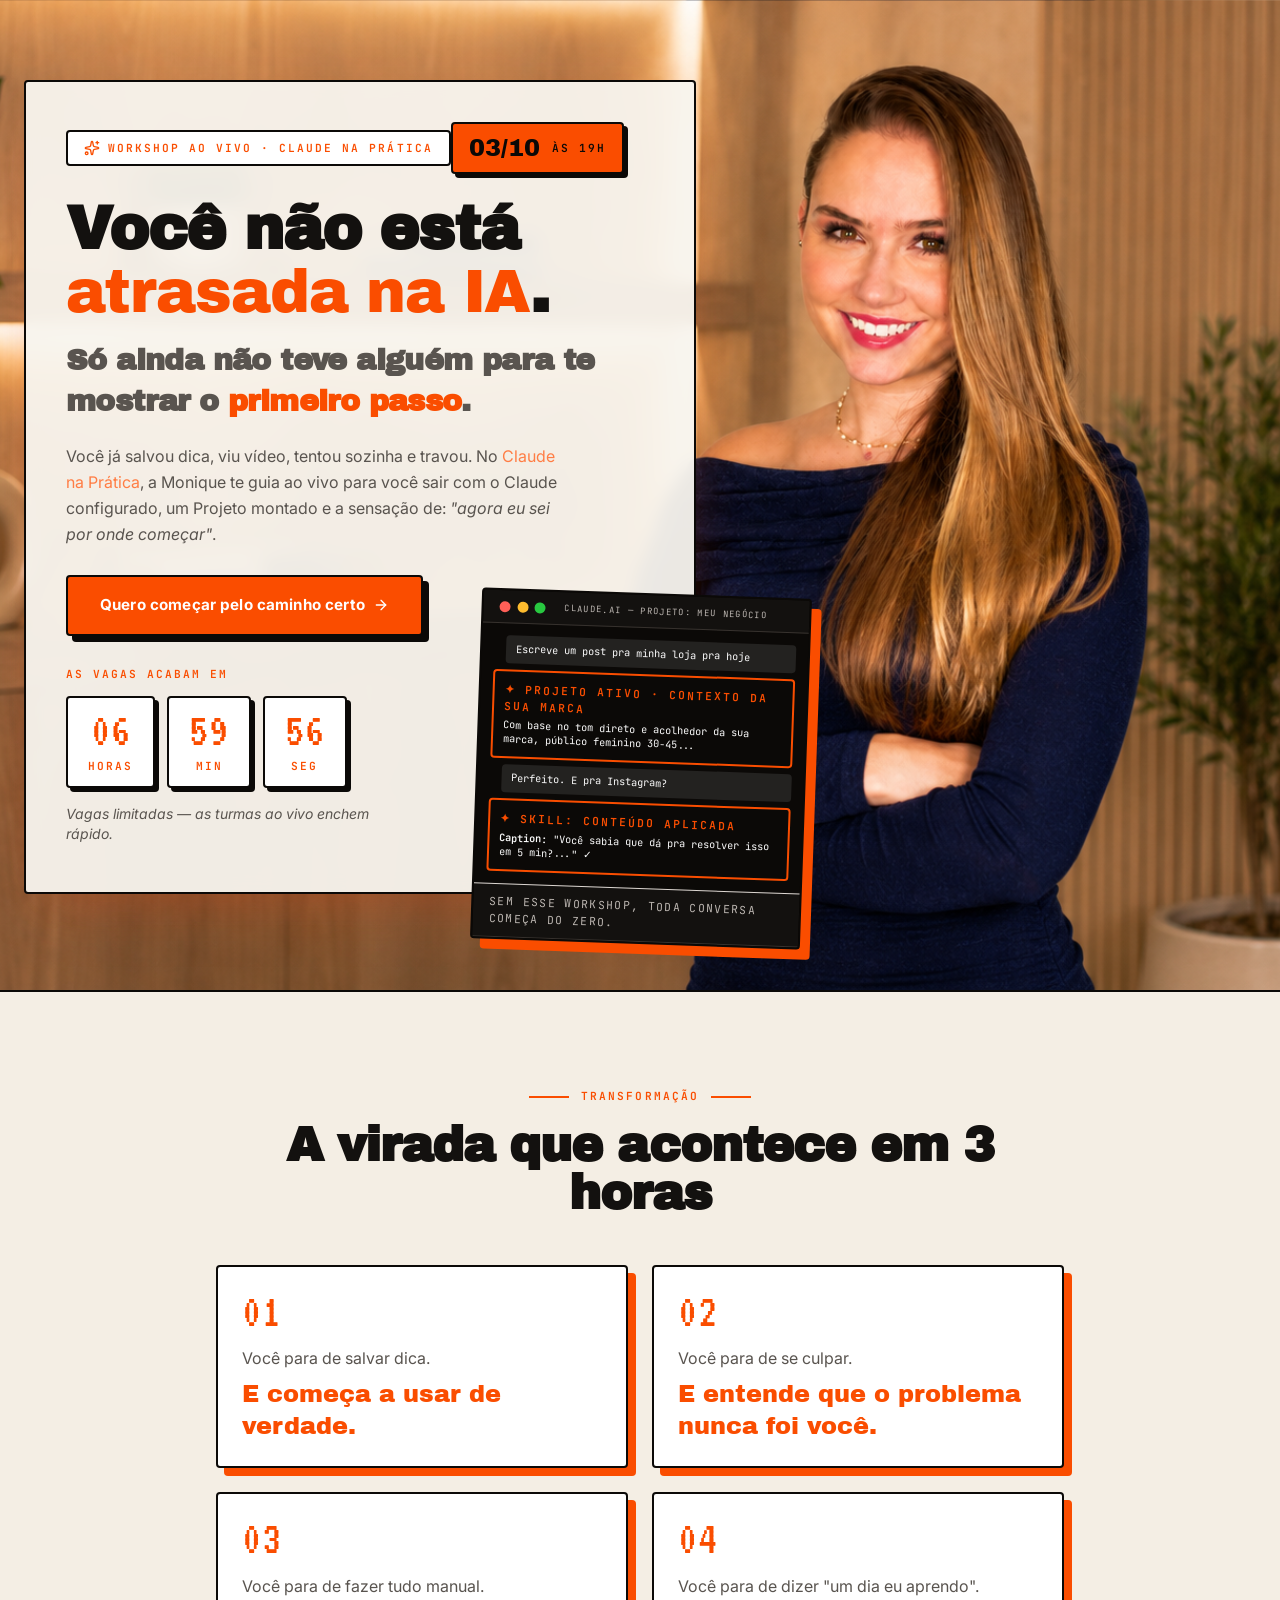
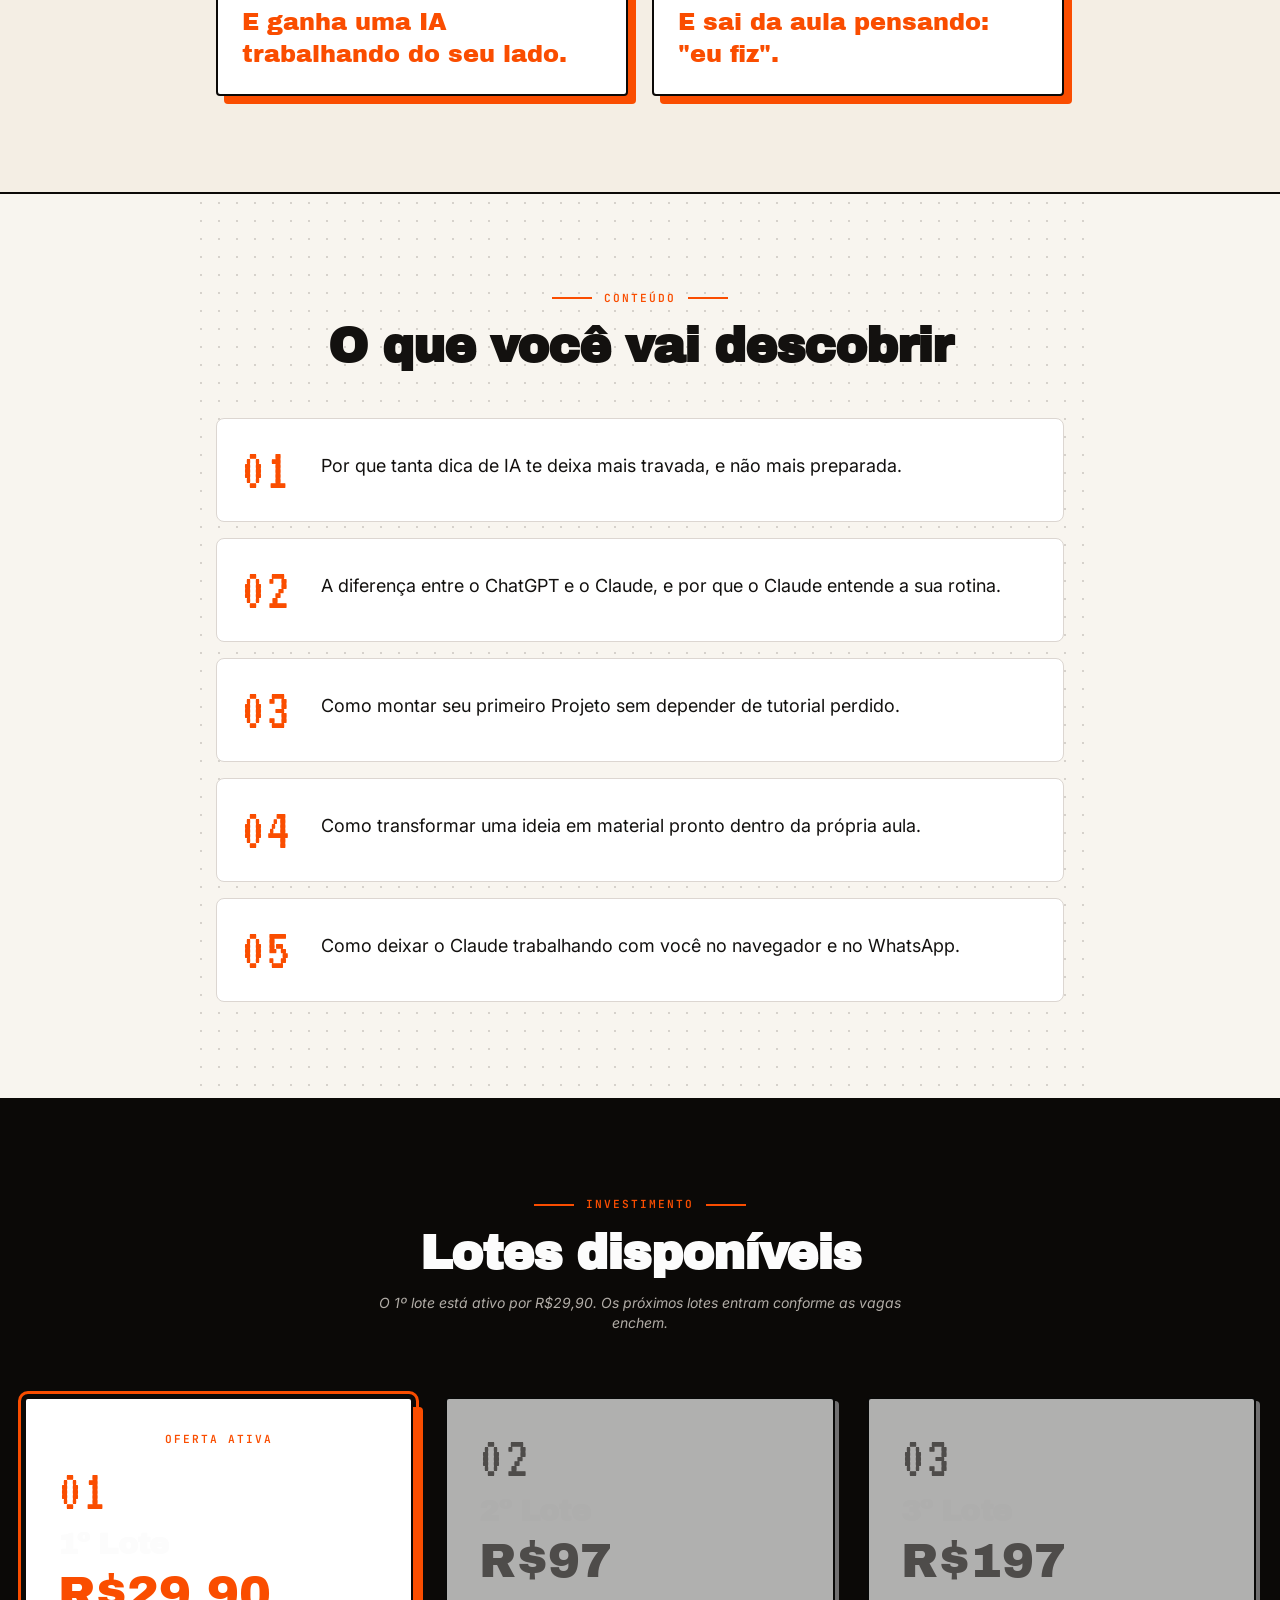
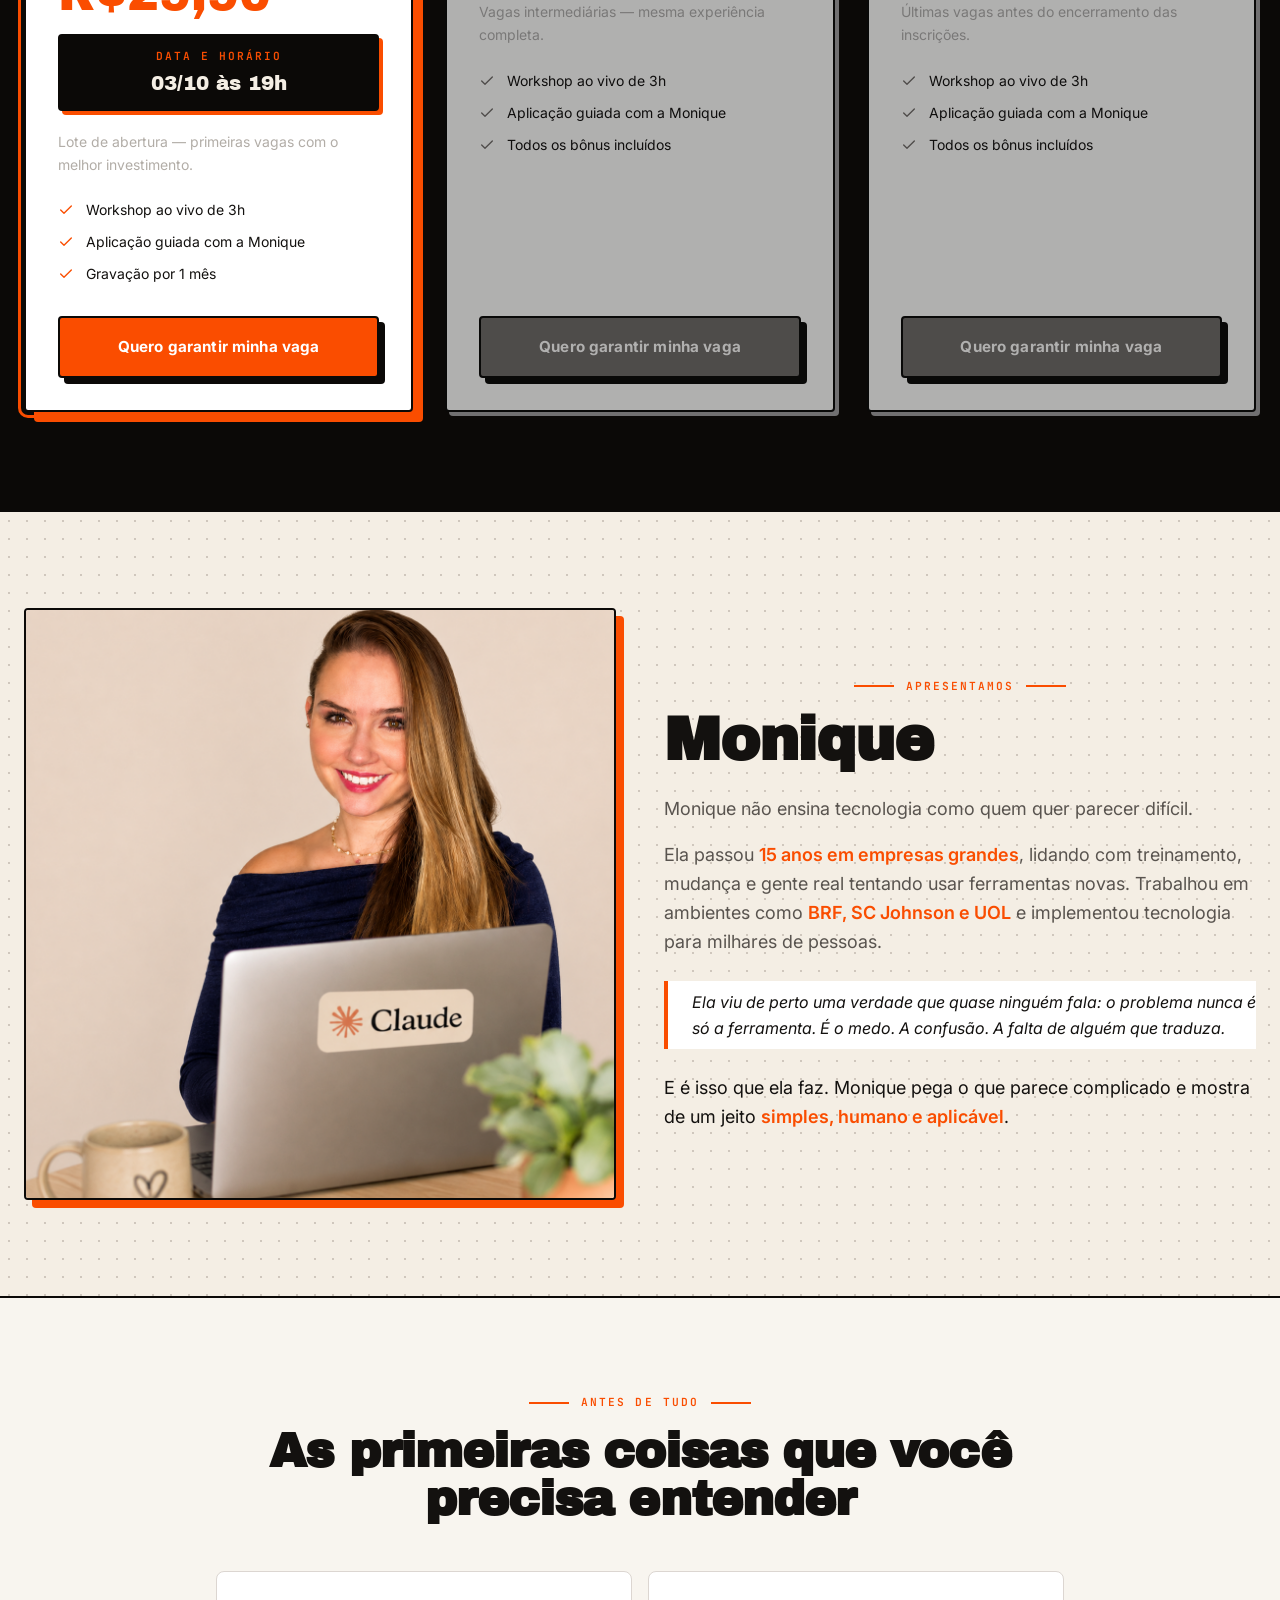
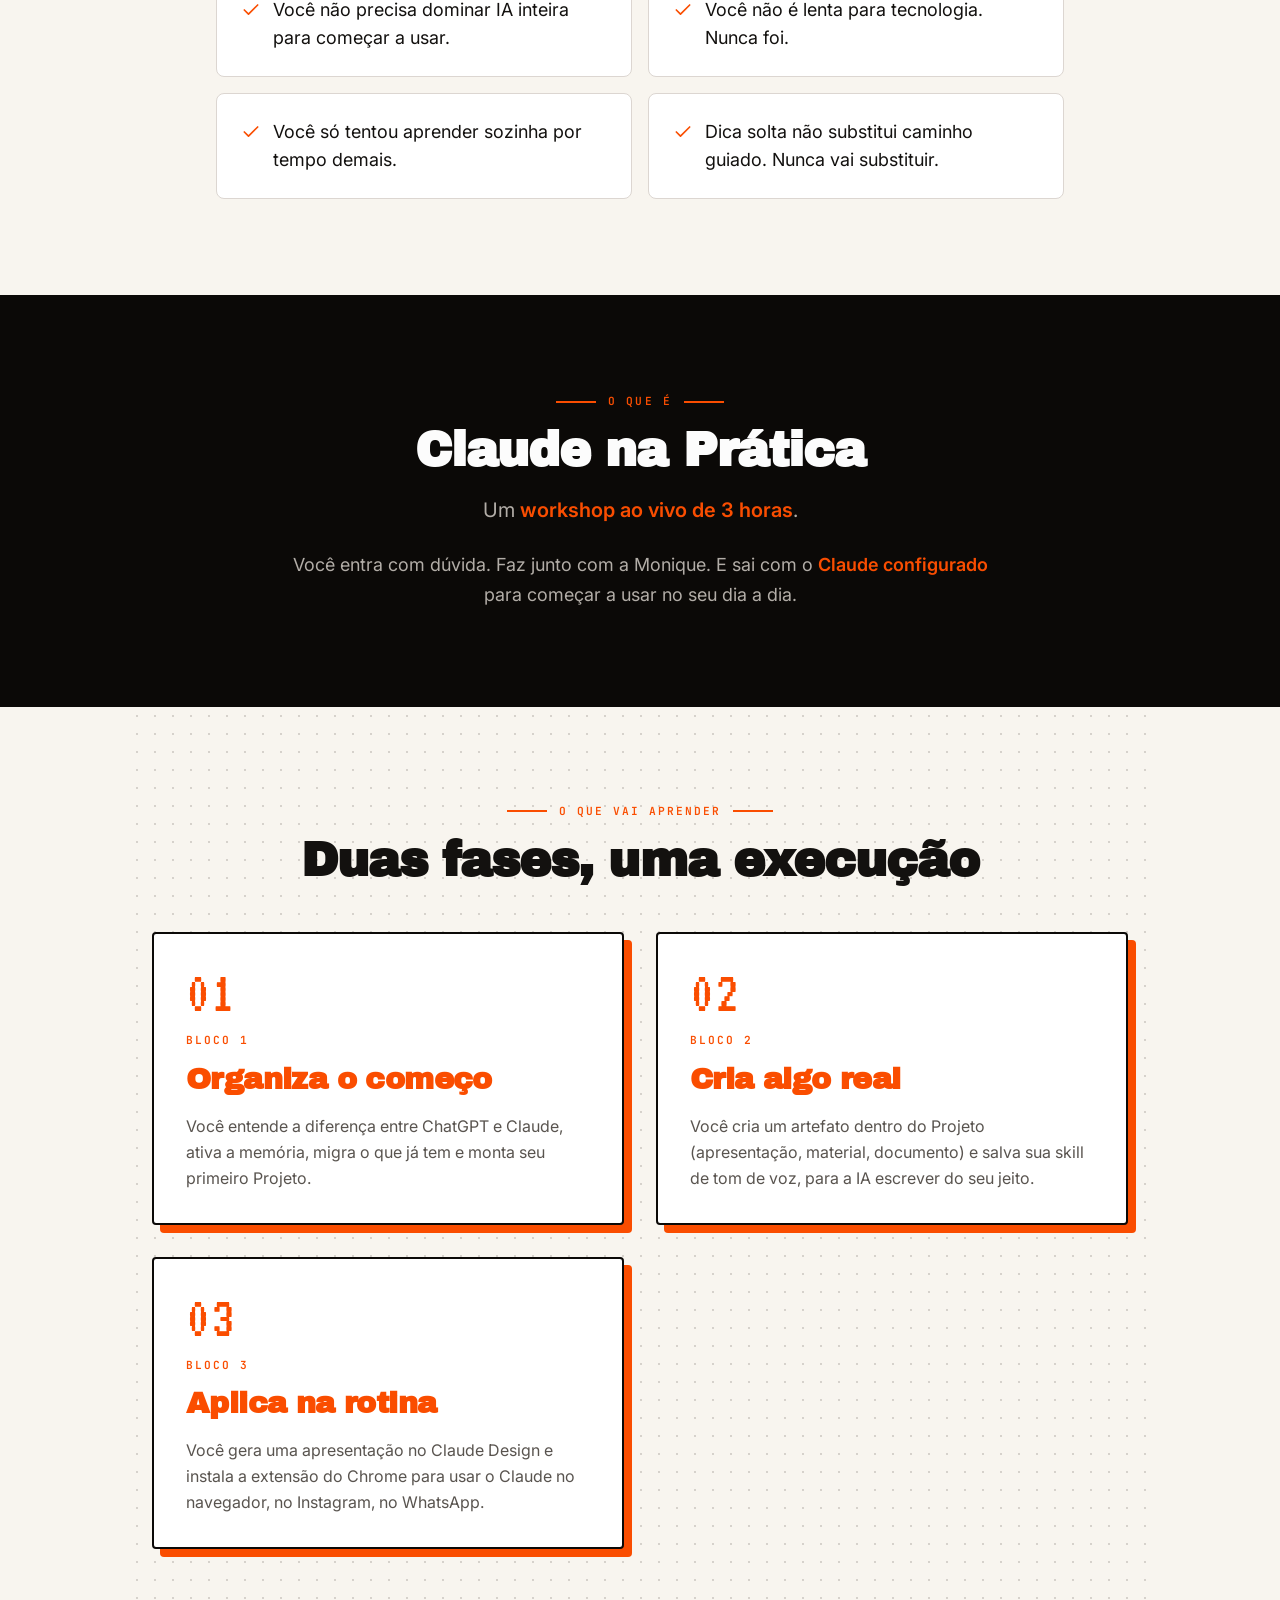
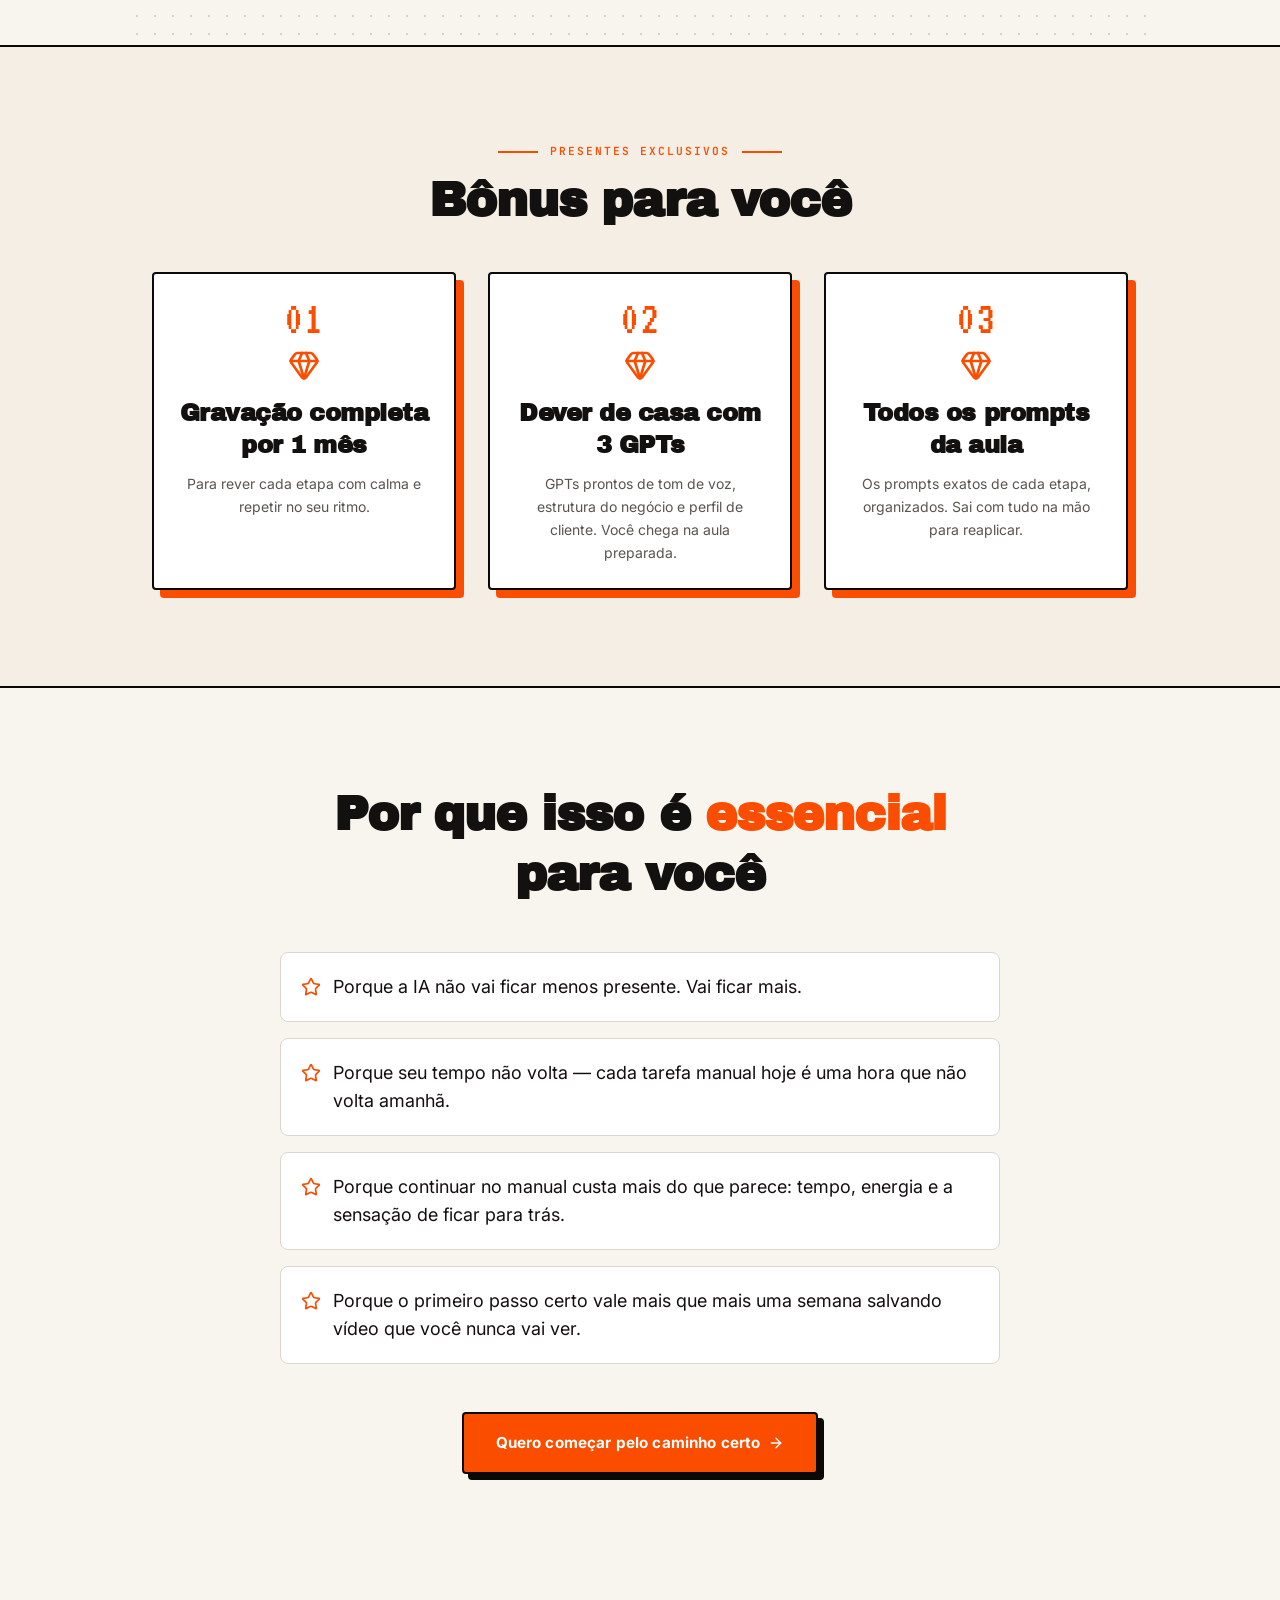
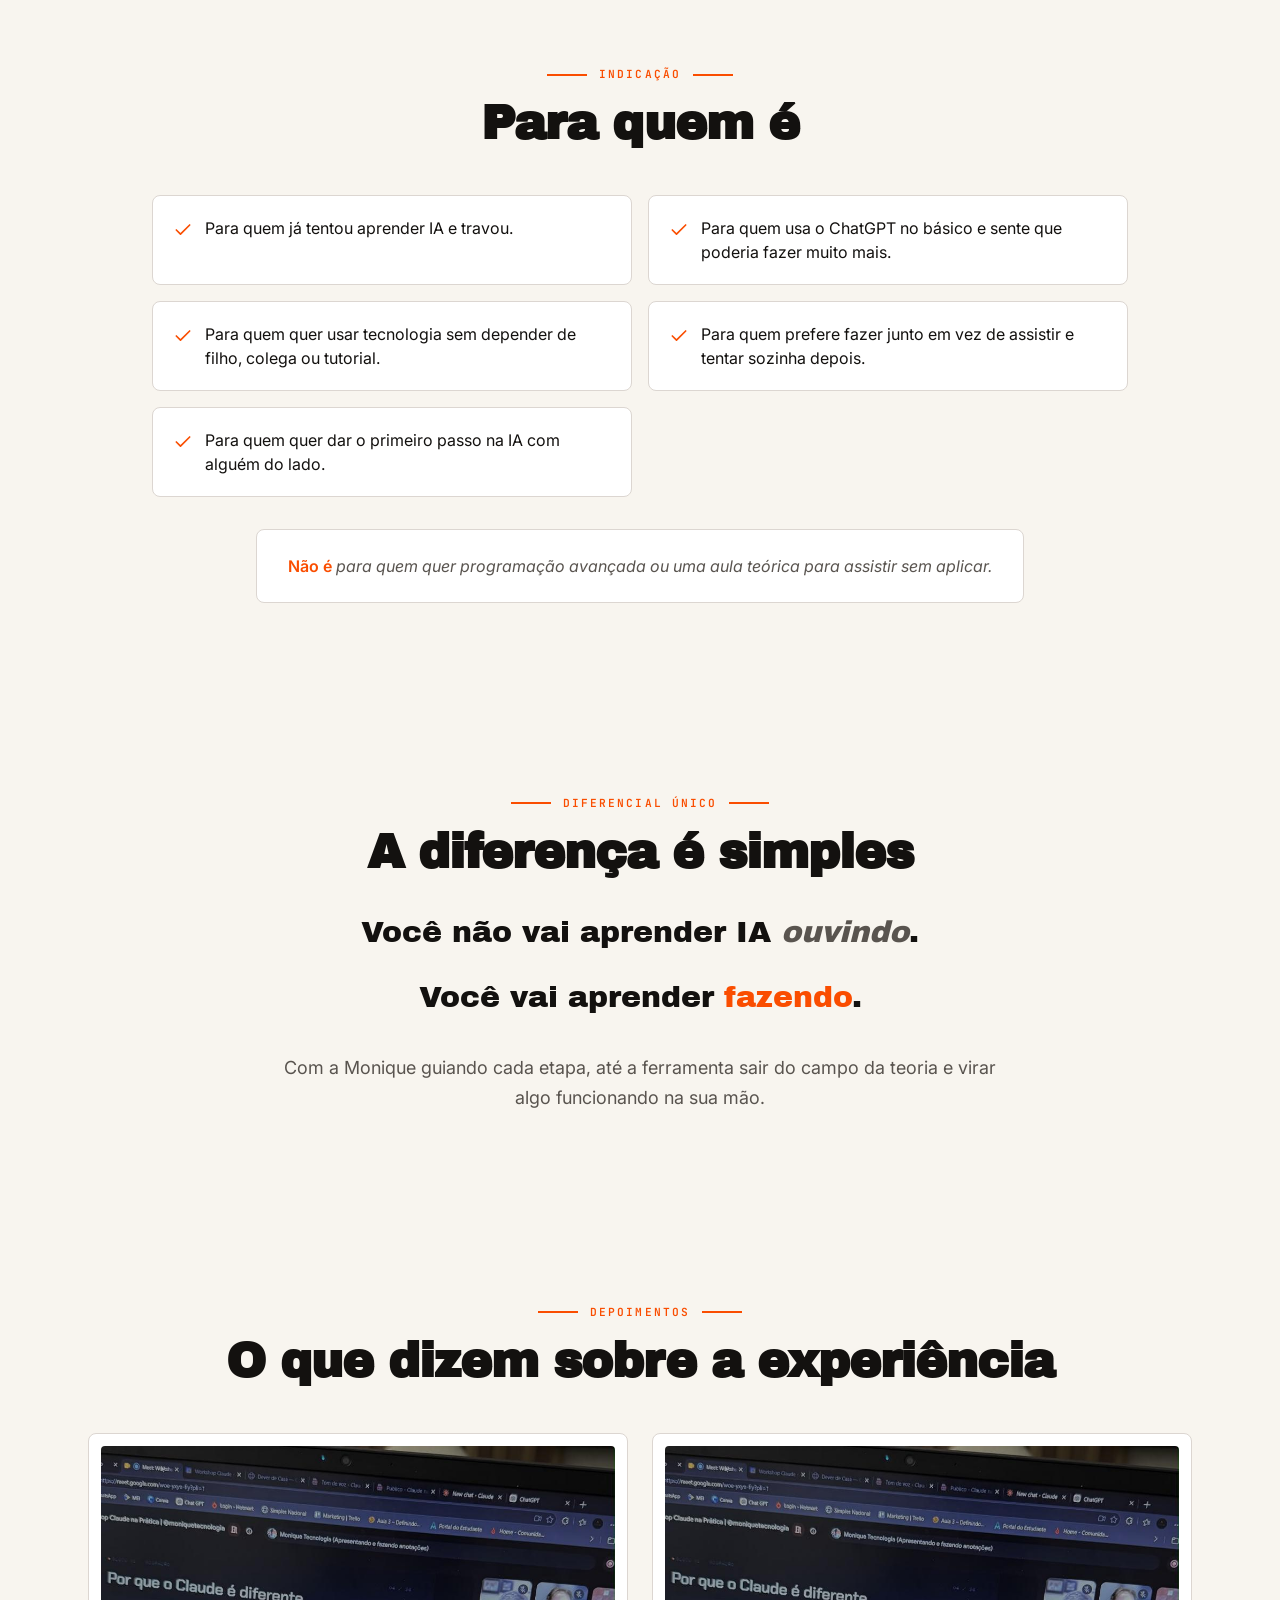
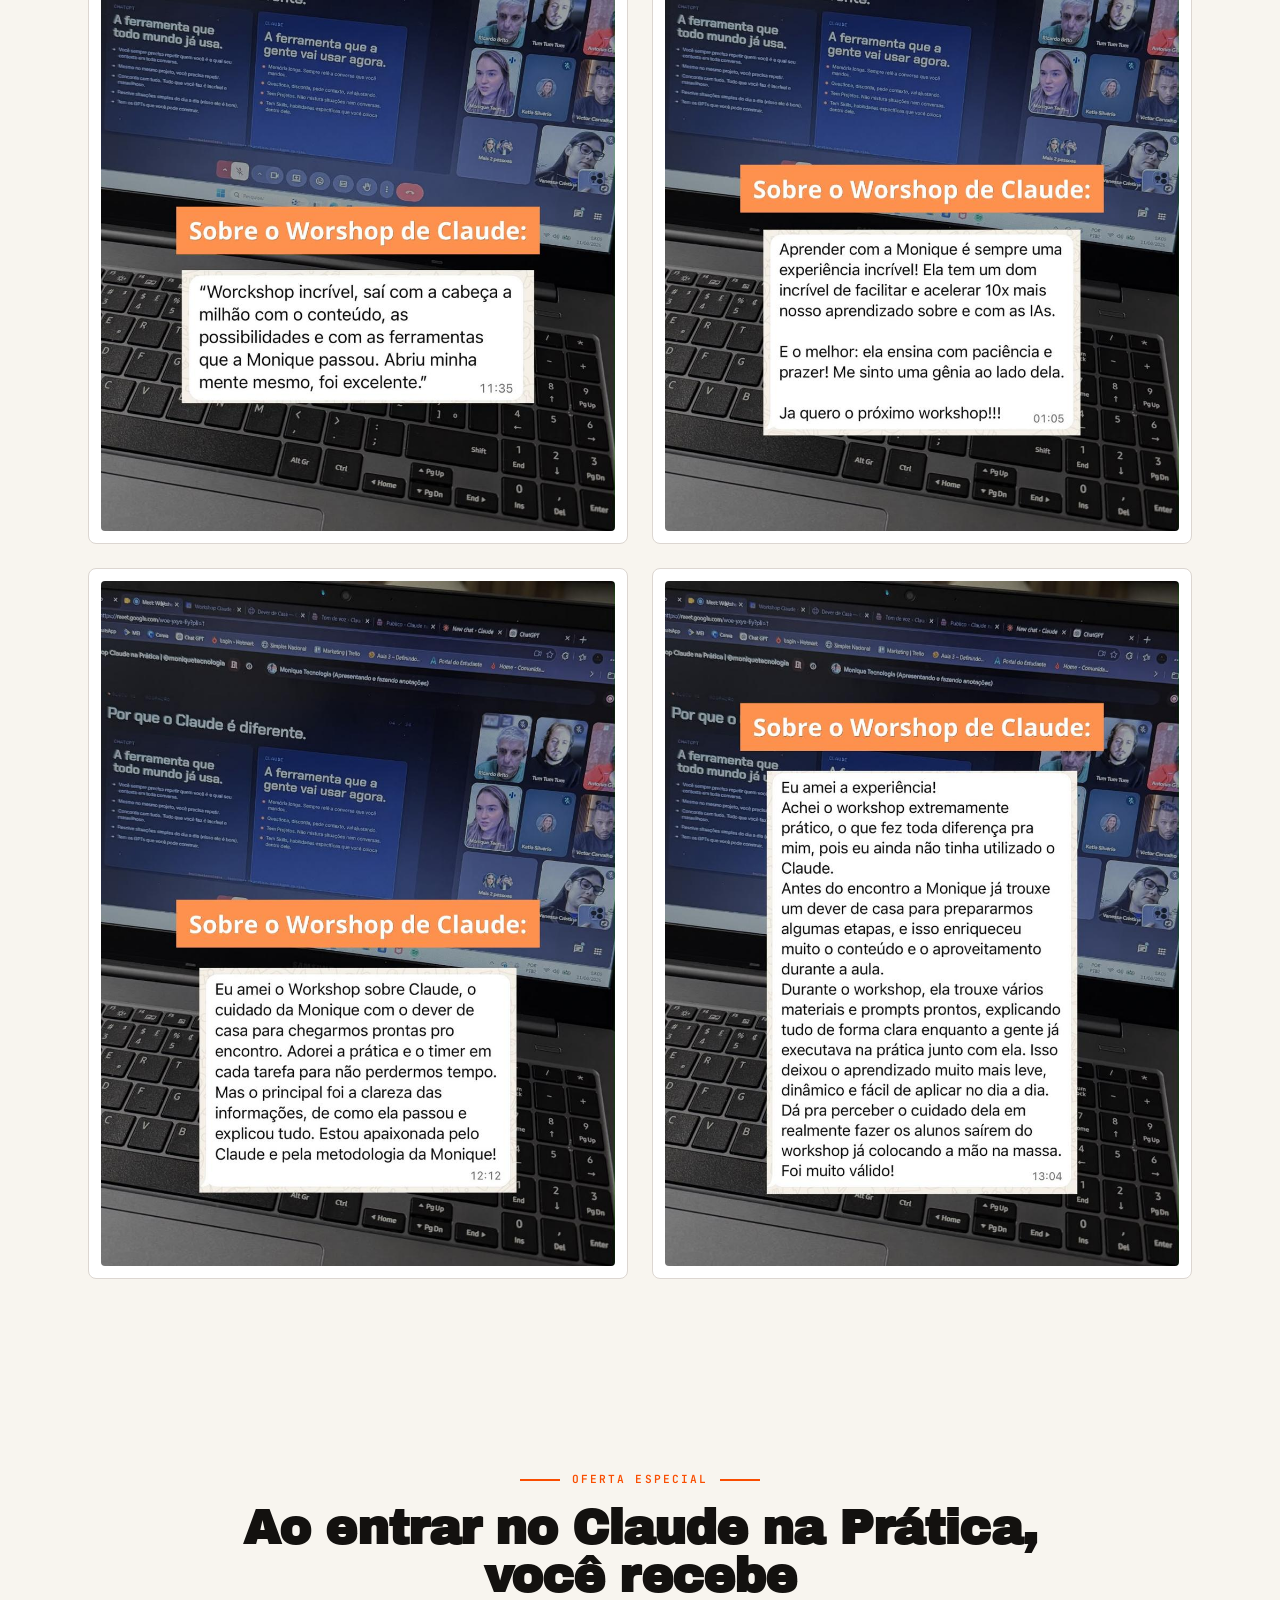
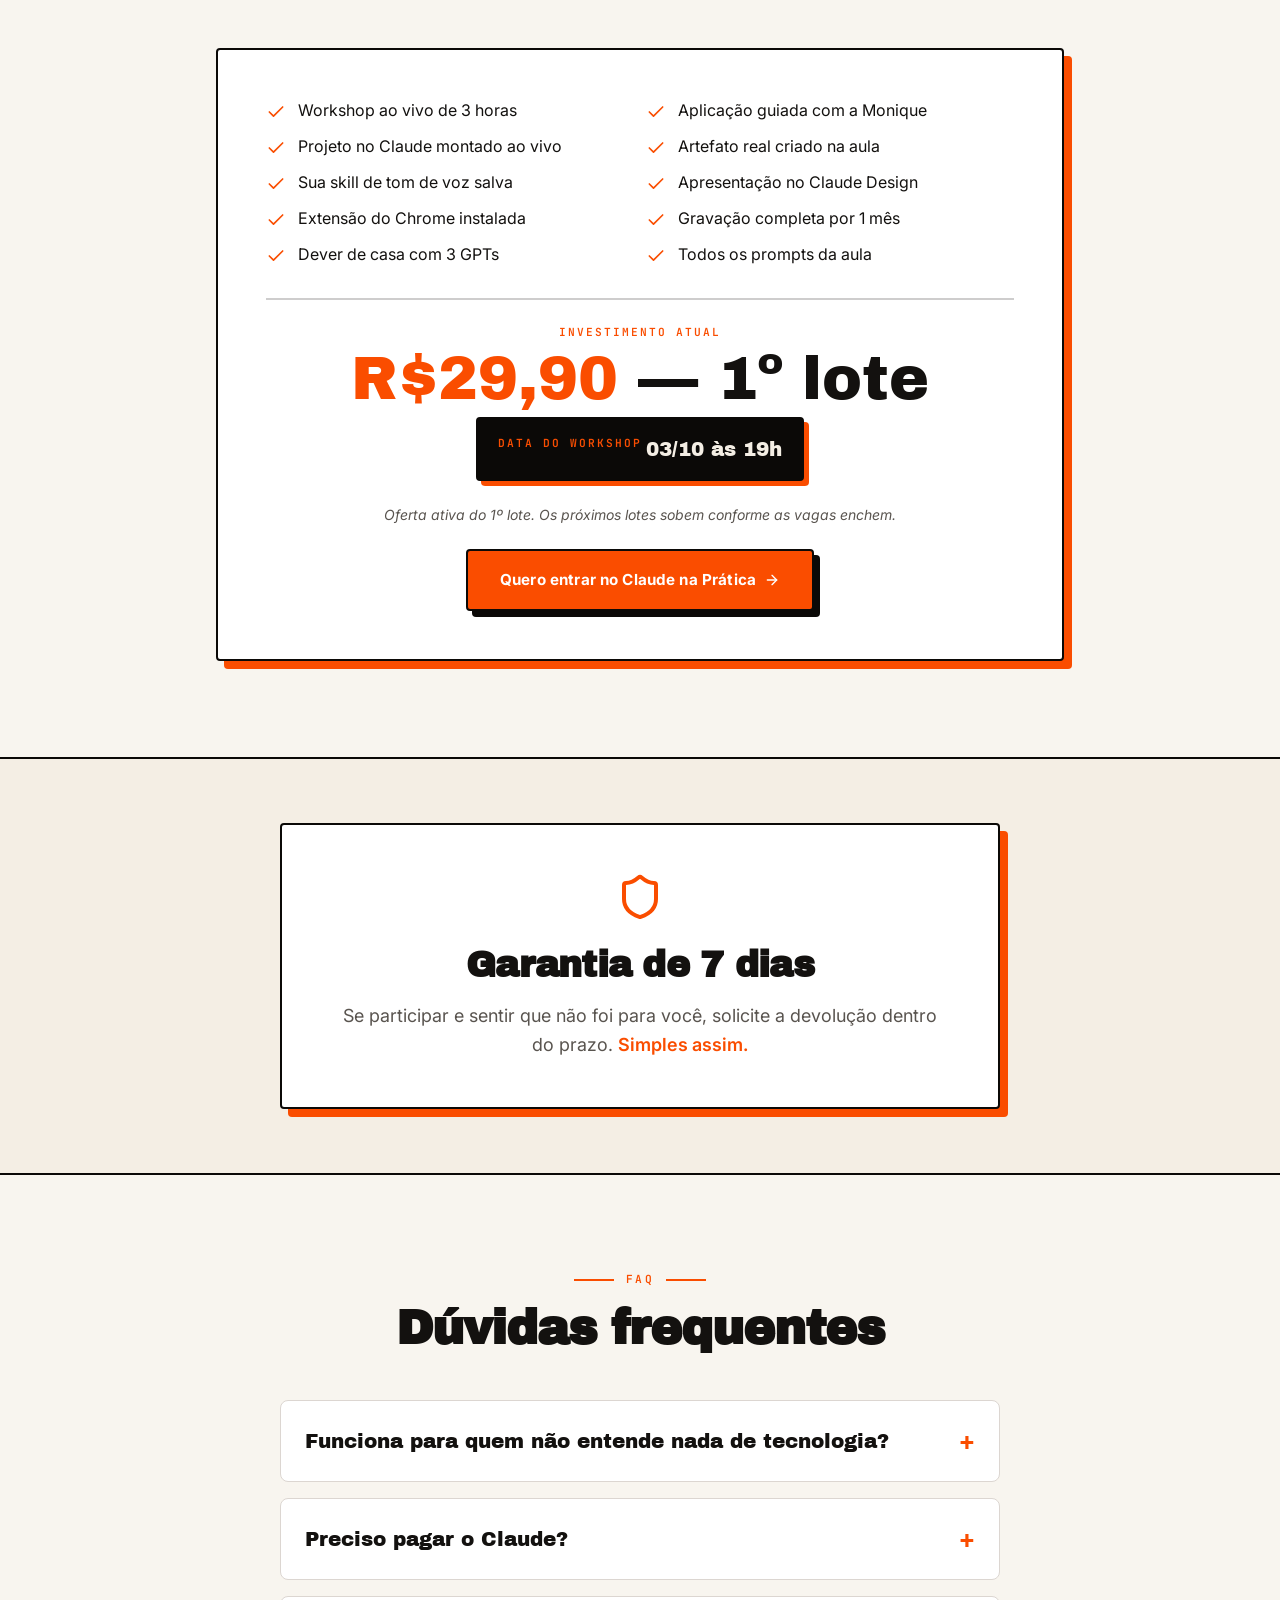
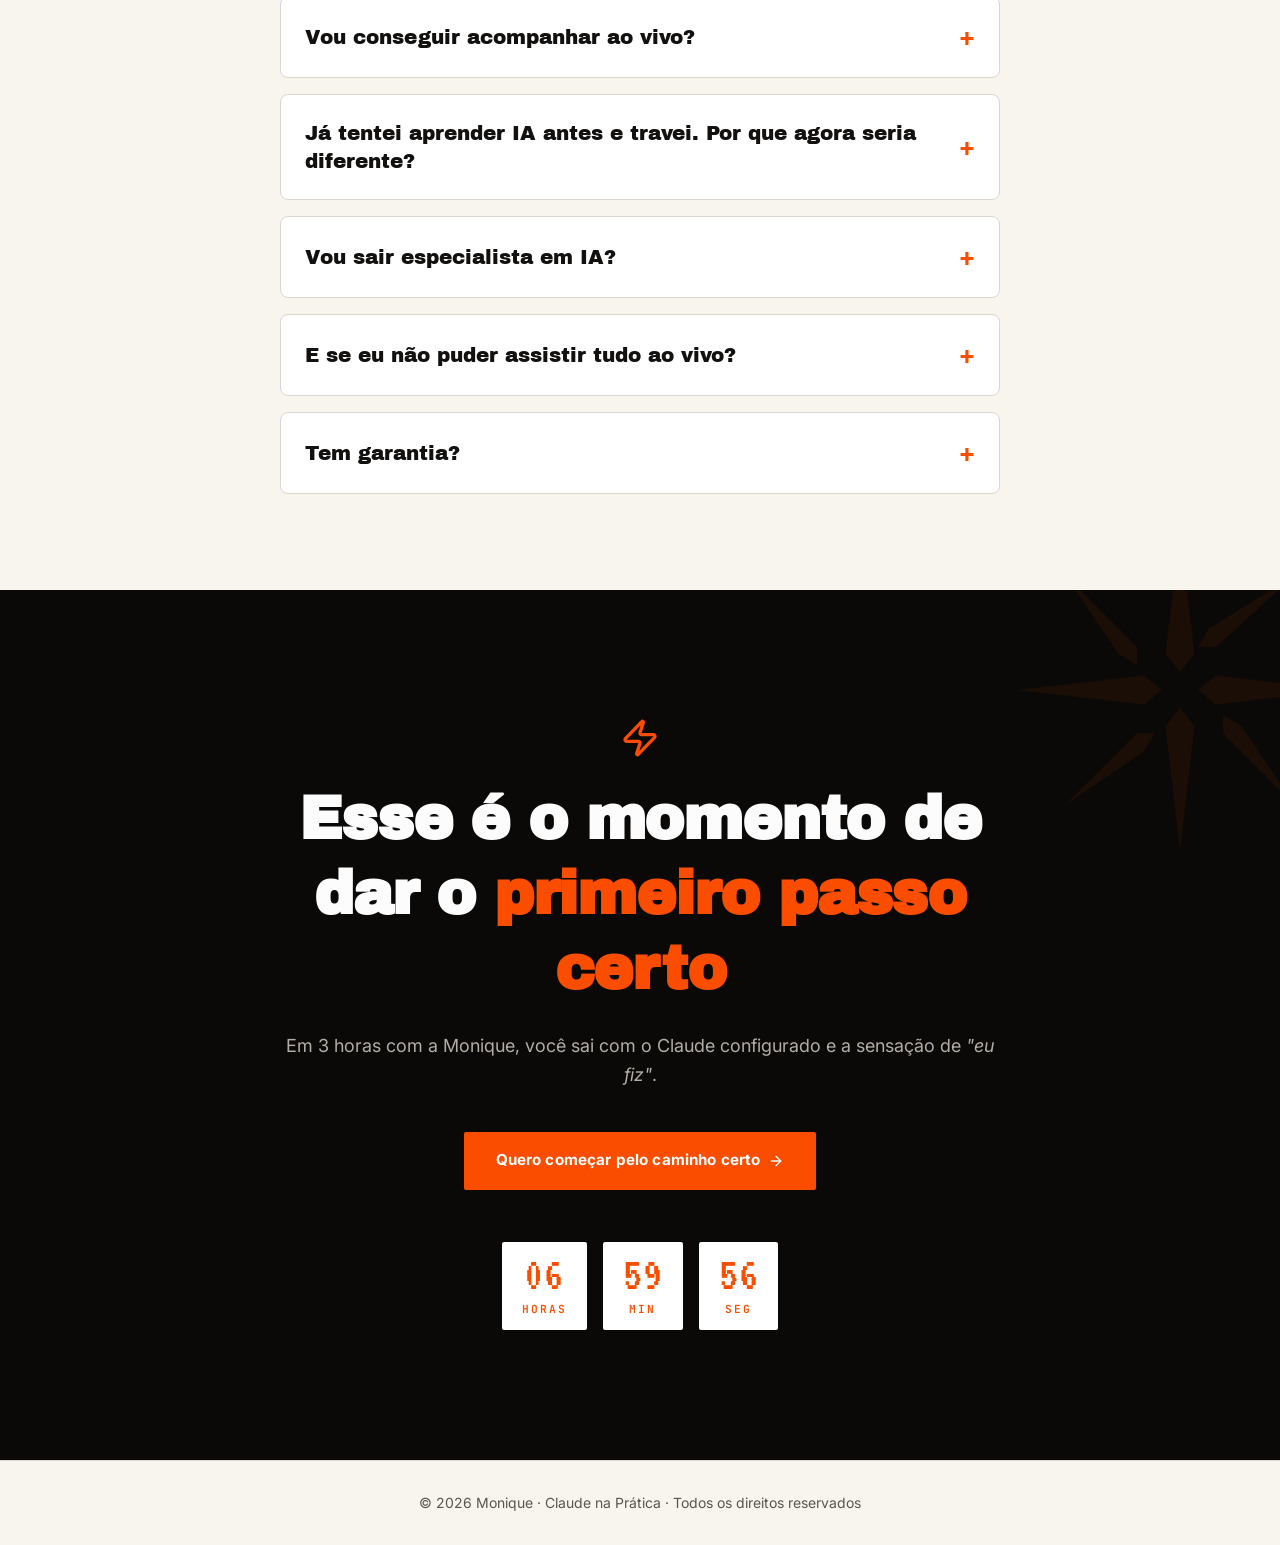
==== commit f0b68bd8: "Update workshop date to October 3" ====
--- a/index.html
+++ b/index.html
@@ -4326,7 +4326,7 @@
 alt=""
 /></noscript>
 <!-- End Meta Pixel Code (noscript) -->
-<div class="min-h-screen text-foreground" data-tsd-source="/src/routes/index.tsx:163:5"><section class="relative overflow-hidden" data-tsd-source="/src/routes/index.tsx:165:7"><div class="lg:hidden container mx-auto px-6 pt-10 pb-2" data-tsd-source="/src/routes/index.tsx:167:9"><div class="offset-card aspect-[4/5] sm:aspect-[16/10] overflow-hidden max-w-md mx-auto" data-tsd-source="/src/routes/index.tsx:168:11"><img src="assets/head.png" alt="Monique" class="w-full h-full object-cover" data-tsd-source="/src/routes/index.tsx:169:13"/></div></div><div class="relative lg:min-h-[760px]" data-tsd-source="/src/routes/index.tsx:173:9"><div class="hidden lg:block absolute inset-0 bg-cover bg-center" style="background-image:url(assets/head.png)" data-tsd-source="/src/routes/index.tsx:175:11"></div><div class="container mx-auto px-6 pt-10 lg:pt-20 pb-16 lg:pb-24 relative" data-tsd-source="/src/routes/index.tsx:177:11"><div class="relative max-w-2xl lg:bg-background/95 lg:backdrop-blur-sm border-2 border-ink rounded-sm p-6 sm:p-8 lg:p-10 lg:pb-12 bg-background" style="box-shadow:var(--shadow-luxe, 8px 8px 0 0 var(--gold))" data-tsd-source="/src/routes/index.tsx:178:13"><div class="inline-flex items-center gap-2 border-2 border-ink bg-card px-4 py-2 mb-6 rounded-sm" data-tsd-source="/src/routes/index.tsx:179:15"><svg xmlns="http://www.w3.org/2000/svg" width="24" height="24" viewBox="0 0 24 24" fill="none" stroke="currentColor" stroke-width="2" stroke-linecap="round" stroke-linejoin="round" class="lucide lucide-sparkles w-4 h-4 text-gold" aria-hidden="true" data-tsd-source="/src/routes/index.tsx:180:17"><path d="M11.017 2.814a1 1 0 0 1 1.966 0l1.051 5.558a2 2 0 0 0 1.594 1.594l5.558 1.051a1 1 0 0 1 0 1.966l-5.558 1.051a2 2 0 0 0-1.594 1.594l-1.051 5.558a1 1 0 0 1-1.966 0l-1.051-5.558a2 2 0 0 0-1.594-1.594l-5.558-1.051a1 1 0 0 1 0-1.966l5.558-1.051a2 2 0 0 0 1.594-1.594z"></path><path d="M20 2v4"></path><path d="M22 4h-4"></path><circle cx="4" cy="20" r="2"></circle></svg><span class="eyebrow" data-tsd-source="/src/routes/index.tsx:181:17">Workshop ao vivo · Claude na Prática</span></div><div class="inline-flex items-center gap-3 border-2 border-ink px-4 py-3 mb-6 rounded-sm" style="background:var(--gold);color:var(--ink);box-shadow:4px 4px 0 0 var(--ink)" aria-label="Data do workshop: 25 de agosto às 19 horas"><span class="font-display text-2xl sm:text-3xl leading-none">25/08</span><span class="eyebrow" style="color:var(--ink)">às 19h</span></div><h1 class="font-display text-4xl md:text-5xl lg:text-6xl leading-[1.05] mb-4" data-tsd-source="/src/routes/index.tsx:183:15">Você não está <em class="text-gold not-italic font-normal">atrasada na IA</em>.</h1><h2 class="font-display text-xl md:text-2xl lg:text-3xl text-muted-foreground leading-snug mb-5" data-tsd-source="/src/routes/index.tsx:186:15">Só ainda não teve alguém para te mostrar o <em class="text-gold not-italic">primeiro passo</em>.</h2><p class="text-base text-muted-foreground mb-7 leading-relaxed lg:max-w-[31rem]" data-tsd-source="/src/routes/index.tsx:189:15">Você já salvou dica, viu vídeo, tentou sozinha e travou. No <span class="text-gold-soft">Claude na Prática</span>, a Monique te guia ao vivo para você sair com o Claude configurado, um Projeto montado e a sensação de: <span class="italic">&quot;agora eu sei por onde começar&quot;</span>.</p><div class="mb-6" data-tsd-source="/src/routes/index.tsx:192:15">
+<div class="min-h-screen text-foreground" data-tsd-source="/src/routes/index.tsx:163:5"><section class="relative overflow-hidden" data-tsd-source="/src/routes/index.tsx:165:7"><div class="lg:hidden container mx-auto px-6 pt-10 pb-2" data-tsd-source="/src/routes/index.tsx:167:9"><div class="offset-card aspect-[4/5] sm:aspect-[16/10] overflow-hidden max-w-md mx-auto" data-tsd-source="/src/routes/index.tsx:168:11"><img src="assets/head.png" alt="Monique" class="w-full h-full object-cover" data-tsd-source="/src/routes/index.tsx:169:13"/></div></div><div class="relative lg:min-h-[760px]" data-tsd-source="/src/routes/index.tsx:173:9"><div class="hidden lg:block absolute inset-0 bg-cover bg-center" style="background-image:url(assets/head.png)" data-tsd-source="/src/routes/index.tsx:175:11"></div><div class="container mx-auto px-6 pt-10 lg:pt-20 pb-16 lg:pb-24 relative" data-tsd-source="/src/routes/index.tsx:177:11"><div class="relative max-w-2xl lg:bg-background/95 lg:backdrop-blur-sm border-2 border-ink rounded-sm p-6 sm:p-8 lg:p-10 lg:pb-12 bg-background" style="box-shadow:var(--shadow-luxe, 8px 8px 0 0 var(--gold))" data-tsd-source="/src/routes/index.tsx:178:13"><div class="inline-flex items-center gap-2 border-2 border-ink bg-card px-4 py-2 mb-6 rounded-sm" data-tsd-source="/src/routes/index.tsx:179:15"><svg xmlns="http://www.w3.org/2000/svg" width="24" height="24" viewBox="0 0 24 24" fill="none" stroke="currentColor" stroke-width="2" stroke-linecap="round" stroke-linejoin="round" class="lucide lucide-sparkles w-4 h-4 text-gold" aria-hidden="true" data-tsd-source="/src/routes/index.tsx:180:17"><path d="M11.017 2.814a1 1 0 0 1 1.966 0l1.051 5.558a2 2 0 0 0 1.594 1.594l5.558 1.051a1 1 0 0 1 0 1.966l-5.558 1.051a2 2 0 0 0-1.594 1.594l-1.051 5.558a1 1 0 0 1-1.966 0l-1.051-5.558a2 2 0 0 0-1.594-1.594l-5.558-1.051a1 1 0 0 1 0-1.966l5.558-1.051a2 2 0 0 0 1.594-1.594z"></path><path d="M20 2v4"></path><path d="M22 4h-4"></path><circle cx="4" cy="20" r="2"></circle></svg><span class="eyebrow" data-tsd-source="/src/routes/index.tsx:181:17">Workshop ao vivo · Claude na Prática</span></div><div class="inline-flex items-center gap-3 border-2 border-ink px-4 py-3 mb-6 rounded-sm" style="background:var(--gold);color:var(--ink);box-shadow:4px 4px 0 0 var(--ink)" aria-label="Data do workshop: 3 de outubro às 19 horas"><span class="font-display text-2xl sm:text-3xl leading-none">03/10</span><span class="eyebrow" style="color:var(--ink)">às 19h</span></div><h1 class="font-display text-4xl md:text-5xl lg:text-6xl leading-[1.05] mb-4" data-tsd-source="/src/routes/index.tsx:183:15">Você não está <em class="text-gold not-italic font-normal">atrasada na IA</em>.</h1><h2 class="font-display text-xl md:text-2xl lg:text-3xl text-muted-foreground leading-snug mb-5" data-tsd-source="/src/routes/index.tsx:186:15">Só ainda não teve alguém para te mostrar o <em class="text-gold not-italic">primeiro passo</em>.</h2><p class="text-base text-muted-foreground mb-7 leading-relaxed lg:max-w-[31rem]" data-tsd-source="/src/routes/index.tsx:189:15">Você já salvou dica, viu vídeo, tentou sozinha e travou. No <span class="text-gold-soft">Claude na Prática</span>, a Monique te guia ao vivo para você sair com o Claude configurado, um Projeto montado e a sensação de: <span class="italic">&quot;agora eu sei por onde começar&quot;</span>.</p><div class="mb-6" data-tsd-source="/src/routes/index.tsx:192:15">
 <a href="https://pay.assiny.com.br/5ee63a/node/BbCFz9" class="btn-gold" data-tsd-source="/src/routes/index.tsx:68:5" data-meta-event="InitiateCheckout" onclick="if(window.fbq){fbq('track','InitiateCheckout')}">Quero começar pelo caminho certo<!-- --> <svg xmlns="http://www.w3.org/2000/svg" width="24" height="24" viewBox="0 0 24 24" fill="none" stroke="currentColor" stroke-width="2" stroke-linecap="round" stroke-linejoin="round" class="lucide lucide-arrow-right w-4 h-4" aria-hidden="true" data-tsd-source="/src/routes/index.tsx:68:71"><path d="M5 12h14"></path><path d="m12 5 7 7-7 7"></path></svg></a></div>
 <div class="mb-3" data-tsd-source="/src/routes/index.tsx:193:15"><span class="eyebrow" data-tsd-source="/src/routes/index.tsx:193:37">As vagas acabam em</span></div>
 <div class="flex gap-3" data-offer-countdown role="timer" aria-live="off" aria-label="7 horas restantes" data-tsd-source="/src/routes/index.tsx:50:5">
@@ -4346,7 +4346,7 @@
 <div class="eyebrow text-center mb-4" data-tsd-source="/src/routes/index.tsx:268:32">Oferta ativa</div>
 <div class="pixel-num text-6xl mb-2" data-tsd-source="/src/routes/index.tsx:269:17">0<!-- -->1</div>
 <h3 class="font-display text-3xl mb-2" data-tsd-source="/src/routes/index.tsx:270:17">1º Lote</h3>
-<div class="font-display text-5xl text-gold mb-4" data-tsd-source="/src/routes/index.tsx:271:17">R$29,90</div><div class="border-2 border-ink px-4 py-3 mb-5 rounded-sm text-center" style="background:var(--ink);color:var(--cream);box-shadow:4px 4px 0 0 var(--gold)"><div class="eyebrow mb-1">Data e horário</div><div class="font-display text-xl sm:text-2xl">25/08 às 19h</div></div>
+<div class="font-display text-5xl text-gold mb-4" data-tsd-source="/src/routes/index.tsx:271:17">R$29,90</div><div class="border-2 border-ink px-4 py-3 mb-5 rounded-sm text-center" style="background:var(--ink);color:var(--cream);box-shadow:4px 4px 0 0 var(--gold)"><div class="eyebrow mb-1">Data e horário</div><div class="font-display text-xl sm:text-2xl">03/10 às 19h</div></div>
 <p class="text-muted-foreground mb-6 text-sm leading-relaxed" data-tsd-source="/src/routes/index.tsx:272:17">Lote de abertura — primeiras vagas com o melhor investimento.</p><ul class="space-y-3 mb-8 flex-1" data-tsd-source="/src/routes/index.tsx:273:17"><li class="flex gap-3 text-sm" data-tsd-source="/src/routes/index.tsx:275:21"><svg xmlns="http://www.w3.org/2000/svg" width="24" height="24" viewBox="0 0 24 24" fill="none" stroke="currentColor" stroke-width="2" stroke-linecap="round" stroke-linejoin="round" class="lucide lucide-check w-4 h-4 text-gold mt-0.5 shrink-0" aria-hidden="true" data-tsd-source="/src/routes/index.tsx:276:23"><path d="M20 6 9 17l-5-5"></path></svg><span data-tsd-source="/src/routes/index.tsx:277:23">Workshop ao vivo de 3h</span></li><li class="flex gap-3 text-sm" data-tsd-source="/src/routes/index.tsx:275:21"><svg xmlns="http://www.w3.org/2000/svg" width="24" height="24" viewBox="0 0 24 24" fill="none" stroke="currentColor" stroke-width="2" stroke-linecap="round" stroke-linejoin="round" class="lucide lucide-check w-4 h-4 text-gold mt-0.5 shrink-0" aria-hidden="true" data-tsd-source="/src/routes/index.tsx:276:23"><path d="M20 6 9 17l-5-5"></path></svg><span data-tsd-source="/src/routes/index.tsx:277:23">Aplicação guiada com a Monique</span></li><li class="flex gap-3 text-sm" data-tsd-source="/src/routes/index.tsx:275:21"><svg xmlns="http://www.w3.org/2000/svg" width="24" height="24" viewBox="0 0 24 24" fill="none" stroke="currentColor" stroke-width="2" stroke-linecap="round" stroke-linejoin="round" class="lucide lucide-check w-4 h-4 text-gold mt-0.5 shrink-0" aria-hidden="true" data-tsd-source="/src/routes/index.tsx:276:23"><path d="M20 6 9 17l-5-5"></path></svg><span data-tsd-source="/src/routes/index.tsx:277:23">Gravação por 1 mês</span></li></ul><a href="https://pay.assiny.com.br/5ee63a/node/BbCFz9" class="btn-gold justify-center" data-tsd-source="/src/routes/index.tsx:281:17" data-meta-event="InitiateCheckout" onclick="if(window.fbq){fbq('track','InitiateCheckout')}">Quero garantir minha vaga</a></div>
 <div class="bg-card text-foreground p-8 flex flex-col rounded-sm border-2 border-ink" style="box-shadow:4px 4px 0 0 #9ca3af;opacity:.68;filter:grayscale(.95) saturate(.35) blur(.15px)" data-tsd-source="/src/routes/index.tsx:267:15">
 <div class="pixel-num text-6xl mb-2" data-tsd-source="/src/routes/index.tsx:269:17">0<!-- -->2</div>
@@ -4359,7 +4359,7 @@
 <div class="font-display text-5xl text-gold mb-4" data-tsd-source="/src/routes/index.tsx:271:17">R$197</div>
 <p class="text-muted-foreground mb-6 text-sm leading-relaxed" data-tsd-source="/src/routes/index.tsx:272:17">Últimas vagas antes do encerramento das inscrições.</p><ul class="space-y-3 mb-8 flex-1" data-tsd-source="/src/routes/index.tsx:273:17"><li class="flex gap-3 text-sm" data-tsd-source="/src/routes/index.tsx:275:21"><svg xmlns="http://www.w3.org/2000/svg" width="24" height="24" viewBox="0 0 24 24" fill="none" stroke="currentColor" stroke-width="2" stroke-linecap="round" stroke-linejoin="round" class="lucide lucide-check w-4 h-4 text-gold mt-0.5 shrink-0" aria-hidden="true" data-tsd-source="/src/routes/index.tsx:276:23"><path d="M20 6 9 17l-5-5"></path></svg><span data-tsd-source="/src/routes/index.tsx:277:23">Workshop ao vivo de 3h</span></li><li class="flex gap-3 text-sm" data-tsd-source="/src/routes/index.tsx:275:21"><svg xmlns="http://www.w3.org/2000/svg" width="24" height="24" viewBox="0 0 24 24" fill="none" stroke="currentColor" stroke-width="2" stroke-linecap="round" stroke-linejoin="round" class="lucide lucide-check w-4 h-4 text-gold mt-0.5 shrink-0" aria-hidden="true" data-tsd-source="/src/routes/index.tsx:276:23"><path d="M20 6 9 17l-5-5"></path></svg><span data-tsd-source="/src/routes/index.tsx:277:23">Aplicação guiada com a Monique</span></li><li class="flex gap-3 text-sm" data-tsd-source="/src/routes/index.tsx:275:21"><svg xmlns="http://www.w3.org/2000/svg" width="24" height="24" viewBox="0 0 24 24" fill="none" stroke="currentColor" stroke-width="2" stroke-linecap="round" stroke-linejoin="round" class="lucide lucide-check w-4 h-4 text-gold mt-0.5 shrink-0" aria-hidden="true" data-tsd-source="/src/routes/index.tsx:276:23"><path d="M20 6 9 17l-5-5"></path></svg><span data-tsd-source="/src/routes/index.tsx:277:23">Todos os bônus incluídos</span></li></ul><a href="https://pay.assiny.com.br/5ee63a/node/BbCFz9" class="btn-gold justify-center" data-tsd-source="/src/routes/index.tsx:281:17" data-meta-event="InitiateCheckout" onclick="if(window.fbq){fbq('track','InitiateCheckout')}">Quero garantir minha vaga</a></div></div></section></div><div class="bg-cream bg-dotted-dark border-y-2 border-ink" data-tsd-source="/src/routes/index.tsx:289:7"><section class="container mx-auto px-6 py-24 grid lg:grid-cols-2 gap-12 items-center" data-tsd-source="/src/routes/index.tsx:290:9"><div class="offset-card aspect-square overflow-hidden order-2 lg:order-1" data-tsd-source="/src/routes/index.tsx:291:11"><img src="assets/apresentacao.png" alt="Monique" class="w-full h-full object-cover" data-tsd-source="/src/routes/index.tsx:292:13"/></div><div class="order-1 lg:order-2" data-tsd-source="/src/routes/index.tsx:294:11"><div class="flex items-center gap-3 justify-center mb-4" data-tsd-source="/src/routes/index.tsx:57:3"><span class="gold-divider" data-tsd-source="/src/routes/index.tsx:58:5"></span><span class="eyebrow" data-tsd-source="/src/routes/index.tsx:59:5">Apresentamos</span><span class="gold-divider" data-tsd-source="/src/routes/index.tsx:60:5"></span></div><h2 class="font-display text-5xl md:text-6xl mb-6" data-tsd-source="/src/routes/index.tsx:296:13">Monique</h2><p class="text-lg text-muted-foreground mb-4 leading-relaxed" data-tsd-source="/src/routes/index.tsx:297:13">Monique não ensina tecnologia como quem quer parecer difícil.</p><p class="text-lg text-muted-foreground mb-4 leading-relaxed" data-tsd-source="/src/routes/index.tsx:300:13">Ela passou <span class="text-gold font-semibold" data-tsd-source="/src/routes/index.tsx:301:26">15 anos em empresas grandes</span>, lidando com treinamento, mudança e gente real tentando usar ferramentas novas. Trabalhou em ambientes como <span class="text-gold font-semibold" data-tsd-source="/src/routes/index.tsx:301:211">BRF, SC Johnson e UOL</span> e implementou tecnologia para milhares de pessoas.</p><div class="border-l-4 border-gold pl-6 py-2 my-6 bg-card" data-tsd-source="/src/routes/index.tsx:303:13"><p class="text-foreground leading-relaxed italic" data-tsd-source="/src/routes/index.tsx:304:15">Ela viu de perto uma verdade que quase ninguém fala: o problema nunca é só a ferramenta. É o medo. A confusão. A falta de alguém que traduza.</p></div><p class="text-lg leading-relaxed" data-tsd-source="/src/routes/index.tsx:308:13">E é isso que ela faz. Monique pega o que parece complicado e mostra de um jeito <span class="text-gold font-semibold" data-tsd-source="/src/routes/index.tsx:309:95">simples, humano e aplicável</span>.</p></div></section></div><section class="container mx-auto px-6 py-24 max-w-4xl" data-tsd-source="/src/routes/index.tsx:316:7"><div class="flex items-center gap-3 justify-center mb-4" data-tsd-source="/src/routes/index.tsx:57:3"><span class="gold-divider" data-tsd-source="/src/routes/index.tsx:58:5"></span><span class="eyebrow" data-tsd-source="/src/routes/index.tsx:59:5">Antes de tudo</span><span class="gold-divider" data-tsd-source="/src/routes/index.tsx:60:5"></span></div><h2 class="font-display text-4xl md:text-5xl text-center mb-12" data-tsd-source="/src/routes/index.tsx:318:9">As primeiras coisas que você precisa entender</h2><div class="grid md:grid-cols-2 gap-4" data-tsd-source="/src/routes/index.tsx:319:9"><div class="luxe-card p-6 flex gap-3 items-start" data-tsd-source="/src/routes/index.tsx:321:13"><svg xmlns="http://www.w3.org/2000/svg" width="24" height="24" viewBox="0 0 24 24" fill="none" stroke="currentColor" stroke-width="2" stroke-linecap="round" stroke-linejoin="round" class="lucide lucide-check w-5 h-5 text-gold mt-1 shrink-0" aria-hidden="true" data-tsd-source="/src/routes/index.tsx:322:15"><path d="M20 6 9 17l-5-5"></path></svg><p class="text-lg" data-tsd-source="/src/routes/index.tsx:323:15">Você não precisa dominar IA inteira para começar a usar.</p></div><div class="luxe-card p-6 flex gap-3 items-start" data-tsd-source="/src/routes/index.tsx:321:13"><svg xmlns="http://www.w3.org/2000/svg" width="24" height="24" viewBox="0 0 24 24" fill="none" stroke="currentColor" stroke-width="2" stroke-linecap="round" stroke-linejoin="round" class="lucide lucide-check w-5 h-5 text-gold mt-1 shrink-0" aria-hidden="true" data-tsd-source="/src/routes/index.tsx:322:15"><path d="M20 6 9 17l-5-5"></path></svg><p class="text-lg" data-tsd-source="/src/routes/index.tsx:323:15">Você não é lenta para tecnologia. Nunca foi.</p></div><div class="luxe-card p-6 flex gap-3 items-start" data-tsd-source="/src/routes/index.tsx:321:13"><svg xmlns="http://www.w3.org/2000/svg" width="24" height="24" viewBox="0 0 24 24" fill="none" stroke="currentColor" stroke-width="2" stroke-linecap="round" stroke-linejoin="round" class="lucide lucide-check w-5 h-5 text-gold mt-1 shrink-0" aria-hidden="true" data-tsd-source="/src/routes/index.tsx:322:15"><path d="M20 6 9 17l-5-5"></path></svg><p class="text-lg" data-tsd-source="/src/routes/index.tsx:323:15">Você só tentou aprender sozinha por tempo demais.</p></div><div class="luxe-card p-6 flex gap-3 items-start" data-tsd-source="/src/routes/index.tsx:321:13"><svg xmlns="http://www.w3.org/2000/svg" width="24" height="24" viewBox="0 0 24 24" fill="none" stroke="currentColor" stroke-width="2" stroke-linecap="round" stroke-linejoin="round" class="lucide lucide-check w-5 h-5 text-gold mt-1 shrink-0" aria-hidden="true" data-tsd-source="/src/routes/index.tsx:322:15"><path d="M20 6 9 17l-5-5"></path></svg><p class="text-lg" data-tsd-source="/src/routes/index.tsx:323:15">Dica solta não substitui caminho guiado. Nunca vai substituir.</p></div></div></section><div class="bg-ink border-y-2 border-ink" data-tsd-source="/src/routes/index.tsx:330:7"><section class="container mx-auto px-6 py-24 max-w-3xl text-center" data-tsd-source="/src/routes/index.tsx:331:9"><div class="flex items-center gap-3 justify-center mb-4" data-tsd-source="/src/routes/index.tsx:57:3"><span class="gold-divider" data-tsd-source="/src/routes/index.tsx:58:5"></span><span class="eyebrow" data-tsd-source="/src/routes/index.tsx:59:5">O que é</span><span class="gold-divider" data-tsd-source="/src/routes/index.tsx:60:5"></span></div><h2 class="font-display text-4xl md:text-5xl mb-5 text-white" data-tsd-source="/src/routes/index.tsx:333:11">Claude na Prática</h2><p class="text-xl text-muted-foreground leading-relaxed mb-6" data-tsd-source="/src/routes/index.tsx:334:11">Um <span class="text-gold font-semibold" data-tsd-source="/src/routes/index.tsx:335:16">workshop ao vivo de 3 horas</span>.</p><p class="text-lg text-muted-foreground leading-relaxed" data-tsd-source="/src/routes/index.tsx:337:11">Você entra com dúvida. Faz junto com a Monique. E sai com o <span class="text-gold font-semibold" data-tsd-source="/src/routes/index.tsx:338:73">Claude configurado</span> para começar a usar no seu dia a dia.</p></section></div><section class="container mx-auto px-6 py-24 max-w-5xl bg-dotted" data-tsd-source="/src/routes/index.tsx:344:7"><div class="flex items-center gap-3 justify-center mb-4" data-tsd-source="/src/routes/index.tsx:57:3"><span class="gold-divider" data-tsd-source="/src/routes/index.tsx:58:5"></span><span class="eyebrow" data-tsd-source="/src/routes/index.tsx:59:5">O que vai aprender</span><span class="gold-divider" data-tsd-source="/src/routes/index.tsx:60:5"></span></div><h2 class="font-display text-4xl md:text-5xl text-center mb-12" data-tsd-source="/src/routes/index.tsx:346:9">Duas fases, uma execução</h2><div class="grid md:grid-cols-2 gap-8" data-tsd-source="/src/routes/index.tsx:347:9"><div class="offset-card p-8" data-tsd-source="/src/routes/index.tsx:349:13"><div class="pixel-num text-6xl mb-3" data-tsd-source="/src/routes/index.tsx:350:15">0<!-- -->1</div><div class="eyebrow mb-3" data-tsd-source="/src/routes/index.tsx:351:15">Bloco 1</div><h3 class="font-display text-3xl mb-4 text-gold" data-tsd-source="/src/routes/index.tsx:352:15">Organiza o começo</h3><p class="text-muted-foreground leading-relaxed" data-tsd-source="/src/routes/index.tsx:353:15">Você entende a diferença entre ChatGPT e Claude, ativa a memória, migra o que já tem e monta seu primeiro Projeto.</p></div><div class="offset-card p-8" data-tsd-source="/src/routes/index.tsx:349:13"><div class="pixel-num text-6xl mb-3" data-tsd-source="/src/routes/index.tsx:350:15">0<!-- -->2</div><div class="eyebrow mb-3" data-tsd-source="/src/routes/index.tsx:351:15">Bloco 2</div><h3 class="font-display text-3xl mb-4 text-gold" data-tsd-source="/src/routes/index.tsx:352:15">Cria algo real</h3><p class="text-muted-foreground leading-relaxed" data-tsd-source="/src/routes/index.tsx:353:15">Você cria um artefato dentro do Projeto (apresentação, material, documento) e salva sua skill de tom de voz, para a IA escrever do seu jeito.</p></div><div class="offset-card p-8" data-tsd-source="/src/routes/index.tsx:349:13"><div class="pixel-num text-6xl mb-3" data-tsd-source="/src/routes/index.tsx:350:15">0<!-- -->3</div><div class="eyebrow mb-3" data-tsd-source="/src/routes/index.tsx:351:15">Bloco 3</div><h3 class="font-display text-3xl mb-4 text-gold" data-tsd-source="/src/routes/index.tsx:352:15">Aplica na rotina</h3><p class="text-muted-foreground leading-relaxed" data-tsd-source="/src/routes/index.tsx:353:15">Você gera uma apresentação no Claude Design e instala a extensão do Chrome para usar o Claude no navegador, no Instagram, no WhatsApp.</p></div></div></section><div class="bg-cream border-y-2 border-ink" data-tsd-source="/src/routes/index.tsx:360:7"><section class="container mx-auto px-6 py-24 max-w-5xl" data-tsd-source="/src/routes/index.tsx:361:9"><div class="flex items-center gap-3 justify-center mb-4" data-tsd-source="/src/routes/index.tsx:57:3"><span class="gold-divider" data-tsd-source="/src/routes/index.tsx:58:5"></span><span class="eyebrow" data-tsd-source="/src/routes/index.tsx:59:5">Presentes Exclusivos</span><span class="gold-divider" data-tsd-source="/src/routes/index.tsx:60:5"></span></div><h2 class="font-display text-4xl md:text-5xl text-center mb-12" data-tsd-source="/src/routes/index.tsx:363:11">Bônus para você</h2><div class="grid md:grid-cols-3 gap-8" data-tsd-source="/src/routes/index.tsx:364:11"><div class="offset-card p-6 text-center" data-tsd-source="/src/routes/index.tsx:366:15"><div class="pixel-num text-5xl mb-2" data-tsd-source="/src/routes/index.tsx:367:17">0<!-- -->1</div><svg xmlns="http://www.w3.org/2000/svg" width="24" height="24" viewBox="0 0 24 24" fill="none" stroke="currentColor" stroke-width="2" stroke-linecap="round" stroke-linejoin="round" class="lucide lucide-gem w-8 h-8 text-gold mx-auto mb-4" aria-hidden="true" data-tsd-source="/src/routes/index.tsx:368:17"><path d="M10.5 3 8 9l4 13 4-13-2.5-6"></path><path d="M17 3a2 2 0 0 1 1.6.8l3 4a2 2 0 0 1 .013 2.382l-7.99 10.986a2 2 0 0 1-3.247 0l-7.99-10.986A2 2 0 0 1 2.4 7.8l2.998-3.997A2 2 0 0 1 7 3z"></path><path d="M2 9h20"></path></svg><h3 class="font-display text-2xl mb-3" data-tsd-source="/src/routes/index.tsx:369:17">Gravação completa por 1 mês</h3><p class="text-muted-foreground text-sm leading-relaxed" data-tsd-source="/src/routes/index.tsx:370:17">Para rever cada etapa com calma e repetir no seu ritmo.</p></div><div class="offset-card p-6 text-center" data-tsd-source="/src/routes/index.tsx:366:15"><div class="pixel-num text-5xl mb-2" data-tsd-source="/src/routes/index.tsx:367:17">0<!-- -->2</div><svg xmlns="http://www.w3.org/2000/svg" width="24" height="24" viewBox="0 0 24 24" fill="none" stroke="currentColor" stroke-width="2" stroke-linecap="round" stroke-linejoin="round" class="lucide lucide-gem w-8 h-8 text-gold mx-auto mb-4" aria-hidden="true" data-tsd-source="/src/routes/index.tsx:368:17"><path d="M10.5 3 8 9l4 13 4-13-2.5-6"></path><path d="M17 3a2 2 0 0 1 1.6.8l3 4a2 2 0 0 1 .013 2.382l-7.99 10.986a2 2 0 0 1-3.247 0l-7.99-10.986A2 2 0 0 1 2.4 7.8l2.998-3.997A2 2 0 0 1 7 3z"></path><path d="M2 9h20"></path></svg><h3 class="font-display text-2xl mb-3" data-tsd-source="/src/routes/index.tsx:369:17">Dever de casa com 3 GPTs</h3><p class="text-muted-foreground text-sm leading-relaxed" data-tsd-source="/src/routes/index.tsx:370:17">GPTs prontos de tom de voz, estrutura do negócio e perfil de cliente. Você chega na aula preparada.</p></div><div class="offset-card p-6 text-center" data-tsd-source="/src/routes/index.tsx:366:15"><div class="pixel-num text-5xl mb-2" data-tsd-source="/src/routes/index.tsx:367:17">0<!-- -->3</div><svg xmlns="http://www.w3.org/2000/svg" width="24" height="24" viewBox="0 0 24 24" fill="none" stroke="currentColor" stroke-width="2" stroke-linecap="round" stroke-linejoin="round" class="lucide lucide-gem w-8 h-8 text-gold mx-auto mb-4" aria-hidden="true" data-tsd-source="/src/routes/index.tsx:368:17"><path d="M10.5 3 8 9l4 13 4-13-2.5-6"></path><path d="M17 3a2 2 0 0 1 1.6.8l3 4a2 2 0 0 1 .013 2.382l-7.99 10.986a2 2 0 0 1-3.247 0l-7.99-10.986A2 2 0 0 1 2.4 7.8l2.998-3.997A2 2 0 0 1 7 3z"></path><path d="M2 9h20"></path></svg><h3 class="font-display text-2xl mb-3" data-tsd-source="/src/routes/index.tsx:369:17">Todos os prompts da aula</h3><p class="text-muted-foreground text-sm leading-relaxed" data-tsd-source="/src/routes/index.tsx:370:17">Os prompts exatos de cada etapa, organizados. Sai com tudo na mão para reaplicar.</p></div></div></section></div><section class="container mx-auto px-6 py-24 max-w-3xl text-center" data-tsd-source="/src/routes/index.tsx:378:7"><h2 class="font-display text-4xl md:text-5xl mb-12 leading-tight" data-tsd-source="/src/routes/index.tsx:379:9">Por que isso é <em class="text-gold not-italic" data-tsd-source="/src/routes/index.tsx:380:26">essencial</em> para você</h2><div class="space-y-4 mb-12 text-left" data-tsd-source="/src/routes/index.tsx:382:9"><div class="luxe-card p-5 flex gap-3 items-start" data-tsd-source="/src/routes/index.tsx:384:13"><svg xmlns="http://www.w3.org/2000/svg" width="24" height="24" viewBox="0 0 24 24" fill="none" stroke="currentColor" stroke-width="2" stroke-linecap="round" stroke-linejoin="round" class="lucide lucide-star w-5 h-5 text-gold mt-1 shrink-0" aria-hidden="true" data-tsd-source="/src/routes/index.tsx:385:15"><path d="M11.525 2.295a.53.53 0 0 1 .95 0l2.31 4.679a2.123 2.123 0 0 0 1.595 1.16l5.166.756a.53.53 0 0 1 .294.904l-3.736 3.638a2.123 2.123 0 0 0-.611 1.878l.882 5.14a.53.53 0 0 1-.771.56l-4.618-2.428a2.122 2.122 0 0 0-1.973 0L6.396 21.01a.53.53 0 0 1-.77-.56l.881-5.139a2.122 2.122 0 0 0-.611-1.879L2.16 9.795a.53.53 0 0 1 .294-.906l5.165-.755a2.122 2.122 0 0 0 1.597-1.16z"></path></svg><p class="text-lg" data-tsd-source="/src/routes/index.tsx:386:15">Porque a IA não vai ficar menos presente. Vai ficar mais.</p></div><div class="luxe-card p-5 flex gap-3 items-start" data-tsd-source="/src/routes/index.tsx:384:13"><svg xmlns="http://www.w3.org/2000/svg" width="24" height="24" viewBox="0 0 24 24" fill="none" stroke="currentColor" stroke-width="2" stroke-linecap="round" stroke-linejoin="round" class="lucide lucide-star w-5 h-5 text-gold mt-1 shrink-0" aria-hidden="true" data-tsd-source="/src/routes/index.tsx:385:15"><path d="M11.525 2.295a.53.53 0 0 1 .95 0l2.31 4.679a2.123 2.123 0 0 0 1.595 1.16l5.166.756a.53.53 0 0 1 .294.904l-3.736 3.638a2.123 2.123 0 0 0-.611 1.878l.882 5.14a.53.53 0 0 1-.771.56l-4.618-2.428a2.122 2.122 0 0 0-1.973 0L6.396 21.01a.53.53 0 0 1-.77-.56l.881-5.139a2.122 2.122 0 0 0-.611-1.879L2.16 9.795a.53.53 0 0 1 .294-.906l5.165-.755a2.122 2.122 0 0 0 1.597-1.16z"></path></svg><p class="text-lg" data-tsd-source="/src/routes/index.tsx:386:15">Porque seu tempo não volta — cada tarefa manual hoje é uma hora que não volta amanhã.</p></div><div class="luxe-card p-5 flex gap-3 items-start" data-tsd-source="/src/routes/index.tsx:384:13"><svg xmlns="http://www.w3.org/2000/svg" width="24" height="24" viewBox="0 0 24 24" fill="none" stroke="currentColor" stroke-width="2" stroke-linecap="round" stroke-linejoin="round" class="lucide lucide-star w-5 h-5 text-gold mt-1 shrink-0" aria-hidden="true" data-tsd-source="/src/routes/index.tsx:385:15"><path d="M11.525 2.295a.53.53 0 0 1 .95 0l2.31 4.679a2.123 2.123 0 0 0 1.595 1.16l5.166.756a.53.53 0 0 1 .294.904l-3.736 3.638a2.123 2.123 0 0 0-.611 1.878l.882 5.14a.53.53 0 0 1-.771.56l-4.618-2.428a2.122 2.122 0 0 0-1.973 0L6.396 21.01a.53.53 0 0 1-.77-.56l.881-5.139a2.122 2.122 0 0 0-.611-1.879L2.16 9.795a.53.53 0 0 1 .294-.906l5.165-.755a2.122 2.122 0 0 0 1.597-1.16z"></path></svg><p class="text-lg" data-tsd-source="/src/routes/index.tsx:386:15">Porque continuar no manual custa mais do que parece: tempo, energia e a sensação de ficar para trás.</p></div><div class="luxe-card p-5 flex gap-3 items-start" data-tsd-source="/src/routes/index.tsx:384:13"><svg xmlns="http://www.w3.org/2000/svg" width="24" height="24" viewBox="0 0 24 24" fill="none" stroke="currentColor" stroke-width="2" stroke-linecap="round" stroke-linejoin="round" class="lucide lucide-star w-5 h-5 text-gold mt-1 shrink-0" aria-hidden="true" data-tsd-source="/src/routes/index.tsx:385:15"><path d="M11.525 2.295a.53.53 0 0 1 .95 0l2.31 4.679a2.123 2.123 0 0 0 1.595 1.16l5.166.756a.53.53 0 0 1 .294.904l-3.736 3.638a2.123 2.123 0 0 0-.611 1.878l.882 5.14a.53.53 0 0 1-.771.56l-4.618-2.428a2.122 2.122 0 0 0-1.973 0L6.396 21.01a.53.53 0 0 1-.77-.56l.881-5.139a2.122 2.122 0 0 0-.611-1.879L2.16 9.795a.53.53 0 0 1 .294-.906l5.165-.755a2.122 2.122 0 0 0 1.597-1.16z"></path></svg><p class="text-lg" data-tsd-source="/src/routes/index.tsx:386:15">Porque o primeiro passo certo vale mais que mais uma semana salvando vídeo que você nunca vai ver.</p></div></div>
 <a href="https://pay.assiny.com.br/5ee63a/node/BbCFz9" class="btn-gold" data-tsd-source="/src/routes/index.tsx:68:5" data-meta-event="InitiateCheckout" onclick="if(window.fbq){fbq('track','InitiateCheckout')}">Quero começar pelo caminho certo<!-- --> <svg xmlns="http://www.w3.org/2000/svg" width="24" height="24" viewBox="0 0 24 24" fill="none" stroke="currentColor" stroke-width="2" stroke-linecap="round" stroke-linejoin="round" class="lucide lucide-arrow-right w-4 h-4" aria-hidden="true" data-tsd-source="/src/routes/index.tsx:68:71"><path d="M5 12h14"></path><path d="m12 5 7 7-7 7"></path></svg></a></section><section class="container mx-auto px-6 py-24 max-w-5xl" data-tsd-source="/src/routes/index.tsx:394:7"><div class="flex items-center gap-3 justify-center mb-4" data-tsd-source="/src/routes/index.tsx:57:3"><span class="gold-divider" data-tsd-source="/src/routes/index.tsx:58:5"></span><span class="eyebrow" data-tsd-source="/src/routes/index.tsx:59:5">Indicação</span><span class="gold-divider" data-tsd-source="/src/routes/index.tsx:60:5"></span></div><h2 class="font-display text-4xl md:text-5xl text-center mb-12" data-tsd-source="/src/routes/index.tsx:396:9">Para quem é</h2><div class="grid md:grid-cols-2 gap-4 mb-8" data-tsd-source="/src/routes/index.tsx:397:9"><div class="luxe-card p-5 flex gap-3 items-start" data-tsd-source="/src/routes/index.tsx:399:13"><svg xmlns="http://www.w3.org/2000/svg" width="24" height="24" viewBox="0 0 24 24" fill="none" stroke="currentColor" stroke-width="2" stroke-linecap="round" stroke-linejoin="round" class="lucide lucide-check w-5 h-5 text-gold mt-1 shrink-0" aria-hidden="true" data-tsd-source="/src/routes/index.tsx:400:15"><path d="M20 6 9 17l-5-5"></path></svg><p data-tsd-source="/src/routes/index.tsx:401:15">Para quem já tentou aprender IA e travou.</p></div><div class="luxe-card p-5 flex gap-3 items-start" data-tsd-source="/src/routes/index.tsx:399:13"><svg xmlns="http://www.w3.org/2000/svg" width="24" height="24" viewBox="0 0 24 24" fill="none" stroke="currentColor" stroke-width="2" stroke-linecap="round" stroke-linejoin="round" class="lucide lucide-check w-5 h-5 text-gold mt-1 shrink-0" aria-hidden="true" data-tsd-source="/src/routes/index.tsx:400:15"><path d="M20 6 9 17l-5-5"></path></svg><p data-tsd-source="/src/routes/index.tsx:401:15">Para quem usa o ChatGPT no básico e sente que poderia fazer muito mais.</p></div><div class="luxe-card p-5 flex gap-3 items-start" data-tsd-source="/src/routes/index.tsx:399:13"><svg xmlns="http://www.w3.org/2000/svg" width="24" height="24" viewBox="0 0 24 24" fill="none" stroke="currentColor" stroke-width="2" stroke-linecap="round" stroke-linejoin="round" class="lucide lucide-check w-5 h-5 text-gold mt-1 shrink-0" aria-hidden="true" data-tsd-source="/src/routes/index.tsx:400:15"><path d="M20 6 9 17l-5-5"></path></svg><p data-tsd-source="/src/routes/index.tsx:401:15">Para quem quer usar tecnologia sem depender de filho, colega ou tutorial.</p></div><div class="luxe-card p-5 flex gap-3 items-start" data-tsd-source="/src/routes/index.tsx:399:13"><svg xmlns="http://www.w3.org/2000/svg" width="24" height="24" viewBox="0 0 24 24" fill="none" stroke="currentColor" stroke-width="2" stroke-linecap="round" stroke-linejoin="round" class="lucide lucide-check w-5 h-5 text-gold mt-1 shrink-0" aria-hidden="true" data-tsd-source="/src/routes/index.tsx:400:15"><path d="M20 6 9 17l-5-5"></path></svg><p data-tsd-source="/src/routes/index.tsx:401:15">Para quem prefere fazer junto em vez de assistir e tentar sozinha depois.</p></div><div class="luxe-card p-5 flex gap-3 items-start" data-tsd-source="/src/routes/index.tsx:399:13"><svg xmlns="http://www.w3.org/2000/svg" width="24" height="24" viewBox="0 0 24 24" fill="none" stroke="currentColor" stroke-width="2" stroke-linecap="round" stroke-linejoin="round" class="lucide lucide-check w-5 h-5 text-gold mt-1 shrink-0" aria-hidden="true" data-tsd-source="/src/routes/index.tsx:400:15"><path d="M20 6 9 17l-5-5"></path></svg><p data-tsd-source="/src/routes/index.tsx:401:15">Para quem quer dar o primeiro passo na IA com alguém do lado.</p></div></div><div class="luxe-card p-6 border border-gold/30 text-center max-w-3xl mx-auto" data-tsd-source="/src/routes/index.tsx:405:9"><p class="text-muted-foreground italic" data-tsd-source="/src/routes/index.tsx:406:11"><span class="text-gold not-italic font-semibold" data-tsd-source="/src/routes/index.tsx:407:13">Não é</span> para quem quer programação avançada ou uma aula teórica para assistir sem aplicar.</p></div></section><section class="container mx-auto px-6 py-24 max-w-3xl text-center" data-tsd-source="/src/routes/index.tsx:413:7"><div class="flex items-center gap-3 justify-center mb-4" data-tsd-source="/src/routes/index.tsx:57:3"><span class="gold-divider" data-tsd-source="/src/routes/index.tsx:58:5"></span><span class="eyebrow" data-tsd-source="/src/routes/index.tsx:59:5">Diferencial único</span><span class="gold-divider" data-tsd-source="/src/routes/index.tsx:60:5"></span></div><h2 class="font-display text-4xl md:text-5xl mb-8" data-tsd-source="/src/routes/index.tsx:415:9">A diferença é simples</h2><p class="text-2xl md:text-3xl font-display leading-relaxed mb-4" data-tsd-source="/src/routes/index.tsx:416:9">Você não vai aprender IA <span class="text-muted-foreground italic" data-tsd-source="/src/routes/index.tsx:417:36">ouvindo</span>.</p><p class="text-2xl md:text-3xl font-display leading-relaxed mb-8" data-tsd-source="/src/routes/index.tsx:419:9">Você vai aprender <em class="text-gold not-italic" data-tsd-source="/src/routes/index.tsx:420:29">fazendo</em>.</p><p class="text-lg text-muted-foreground leading-relaxed" data-tsd-source="/src/routes/index.tsx:422:9">Com a Monique guiando cada etapa, até a ferramenta sair do campo da teoria e virar algo funcionando na sua mão.</p></section><section class="container mx-auto px-6 py-24 max-w-6xl" data-tsd-source="/src/routes/index.tsx:428:7"><div class="flex items-center gap-3 justify-center mb-4" data-tsd-source="/src/routes/index.tsx:57:3"><span class="gold-divider" data-tsd-source="/src/routes/index.tsx:58:5"></span><span class="eyebrow" data-tsd-source="/src/routes/index.tsx:59:5">Depoimentos</span><span class="gold-divider" data-tsd-source="/src/routes/index.tsx:60:5"></span></div><h2 class="font-display text-4xl md:text-5xl text-center mb-12" data-tsd-source="/src/routes/index.tsx:430:9">O que dizem sobre a experiência</h2><div class="grid md:grid-cols-2 gap-6 md:gap-8 items-start"><div class="luxe-card p-3 sm:p-4 overflow-hidden"><img src="assets/depoimento-1.jpeg" alt="Depoimento real de participante 1" class="w-full h-auto block rounded-sm" width="960" height="1280" loading="lazy" decoding="async"/></div><div class="luxe-card p-3 sm:p-4 overflow-hidden"><img src="assets/depoimento-2.jpeg" alt="Depoimento real de participante 2" class="w-full h-auto block rounded-sm" width="960" height="1280" loading="lazy" decoding="async"/></div><div class="luxe-card p-3 sm:p-4 overflow-hidden"><img src="assets/depoimento-3.jpeg" alt="Depoimento real de participante 3" class="w-full h-auto block rounded-sm" width="960" height="1280" loading="lazy" decoding="async"/></div><div class="luxe-card p-3 sm:p-4 overflow-hidden"><img src="assets/depoimento-4.jpeg" alt="Depoimento real de participante 4" class="w-full h-auto block rounded-sm" width="960" height="1280" loading="lazy" decoding="async"/></div></div></section><section class="container mx-auto px-6 py-24 max-w-4xl" data-tsd-source="/src/routes/index.tsx:448:7"><div class="flex items-center gap-3 justify-center mb-4" data-tsd-source="/src/routes/index.tsx:57:3"><span class="gold-divider" data-tsd-source="/src/routes/index.tsx:58:5"></span><span class="eyebrow" data-tsd-source="/src/routes/index.tsx:59:5">Oferta especial</span><span class="gold-divider" data-tsd-source="/src/routes/index.tsx:60:5"></span></div><h2 class="font-display text-4xl md:text-5xl text-center mb-4" data-tsd-source="/src/routes/index.tsx:450:9">Ao entrar no Claude na Prática, você recebe</h2><div class="offset-card p-8 md:p-12 mt-12" data-tsd-source="/src/routes/index.tsx:451:9"><div class="grid md:grid-cols-2 gap-3 mb-8" data-tsd-source="/src/routes/index.tsx:452:11"><div class="flex gap-3 items-start" data-tsd-source="/src/routes/index.tsx:454:15"><svg xmlns="http://www.w3.org/2000/svg" width="24" height="24" viewBox="0 0 24 24" fill="none" stroke="currentColor" stroke-width="2" stroke-linecap="round" stroke-linejoin="round" class="lucide lucide-check w-5 h-5 text-gold mt-1 shrink-0" aria-hidden="true" data-tsd-source="/src/routes/index.tsx:455:17"><path d="M20 6 9 17l-5-5"></path></svg><p data-tsd-source="/src/routes/index.tsx:456:17">Workshop ao vivo de 3 horas</p></div><div class="flex gap-3 items-start" data-tsd-source="/src/routes/index.tsx:454:15"><svg xmlns="http://www.w3.org/2000/svg" width="24" height="24" viewBox="0 0 24 24" fill="none" stroke="currentColor" stroke-width="2" stroke-linecap="round" stroke-linejoin="round" class="lucide lucide-check w-5 h-5 text-gold mt-1 shrink-0" aria-hidden="true" data-tsd-source="/src/routes/index.tsx:455:17"><path d="M20 6 9 17l-5-5"></path></svg><p data-tsd-source="/src/routes/index.tsx:456:17">Aplicação guiada com a Monique</p></div><div class="flex gap-3 items-start" data-tsd-source="/src/routes/index.tsx:454:15"><svg xmlns="http://www.w3.org/2000/svg" width="24" height="24" viewBox="0 0 24 24" fill="none" stroke="currentColor" stroke-width="2" stroke-linecap="round" stroke-linejoin="round" class="lucide lucide-check w-5 h-5 text-gold mt-1 shrink-0" aria-hidden="true" data-tsd-source="/src/routes/index.tsx:455:17"><path d="M20 6 9 17l-5-5"></path></svg><p data-tsd-source="/src/routes/index.tsx:456:17">Projeto no Claude montado ao vivo</p></div><div class="flex gap-3 items-start" data-tsd-source="/src/routes/index.tsx:454:15"><svg xmlns="http://www.w3.org/2000/svg" width="24" height="24" viewBox="0 0 24 24" fill="none" stroke="currentColor" stroke-width="2" stroke-linecap="round" stroke-linejoin="round" class="lucide lucide-check w-5 h-5 text-gold mt-1 shrink-0" aria-hidden="true" data-tsd-source="/src/routes/index.tsx:455:17"><path d="M20 6 9 17l-5-5"></path></svg><p data-tsd-source="/src/routes/index.tsx:456:17">Artefato real criado na aula</p></div><div class="flex gap-3 items-start" data-tsd-source="/src/routes/index.tsx:454:15"><svg xmlns="http://www.w3.org/2000/svg" width="24" height="24" viewBox="0 0 24 24" fill="none" stroke="currentColor" stroke-width="2" stroke-linecap="round" stroke-linejoin="round" class="lucide lucide-check w-5 h-5 text-gold mt-1 shrink-0" aria-hidden="true" data-tsd-source="/src/routes/index.tsx:455:17"><path d="M20 6 9 17l-5-5"></path></svg><p data-tsd-source="/src/routes/index.tsx:456:17">Sua skill de tom de voz salva</p></div><div class="flex gap-3 items-start" data-tsd-source="/src/routes/index.tsx:454:15"><svg xmlns="http://www.w3.org/2000/svg" width="24" height="24" viewBox="0 0 24 24" fill="none" stroke="currentColor" stroke-width="2" stroke-linecap="round" stroke-linejoin="round" class="lucide lucide-check w-5 h-5 text-gold mt-1 shrink-0" aria-hidden="true" data-tsd-source="/src/routes/index.tsx:455:17"><path d="M20 6 9 17l-5-5"></path></svg><p data-tsd-source="/src/routes/index.tsx:456:17">Apresentação no Claude Design</p></div><div class="flex gap-3 items-start" data-tsd-source="/src/routes/index.tsx:454:15"><svg xmlns="http://www.w3.org/2000/svg" width="24" height="24" viewBox="0 0 24 24" fill="none" stroke="currentColor" stroke-width="2" stroke-linecap="round" stroke-linejoin="round" class="lucide lucide-check w-5 h-5 text-gold mt-1 shrink-0" aria-hidden="true" data-tsd-source="/src/routes/index.tsx:455:17"><path d="M20 6 9 17l-5-5"></path></svg><p data-tsd-source="/src/routes/index.tsx:456:17">Extensão do Chrome instalada</p></div><div class="flex gap-3 items-start" data-tsd-source="/src/routes/index.tsx:454:15"><svg xmlns="http://www.w3.org/2000/svg" width="24" height="24" viewBox="0 0 24 24" fill="none" stroke="currentColor" stroke-width="2" stroke-linecap="round" stroke-linejoin="round" class="lucide lucide-check w-5 h-5 text-gold mt-1 shrink-0" aria-hidden="true" data-tsd-source="/src/routes/index.tsx:455:17"><path d="M20 6 9 17l-5-5"></path></svg><p data-tsd-source="/src/routes/index.tsx:456:17">Gravação completa por 1 mês</p></div><div class="flex gap-3 items-start" data-tsd-source="/src/routes/index.tsx:454:15"><svg xmlns="http://www.w3.org/2000/svg" width="24" height="24" viewBox="0 0 24 24" fill="none" stroke="currentColor" stroke-width="2" stroke-linecap="round" stroke-linejoin="round" class="lucide lucide-check w-5 h-5 text-gold mt-1 shrink-0" aria-hidden="true" data-tsd-source="/src/routes/index.tsx:455:17"><path d="M20 6 9 17l-5-5"></path></svg><p data-tsd-source="/src/routes/index.tsx:456:17">Dever de casa com 3 GPTs</p></div><div class="flex gap-3 items-start" data-tsd-source="/src/routes/index.tsx:454:15"><svg xmlns="http://www.w3.org/2000/svg" width="24" height="24" viewBox="0 0 24 24" fill="none" stroke="currentColor" stroke-width="2" stroke-linecap="round" stroke-linejoin="round" class="lucide lucide-check w-5 h-5 text-gold mt-1 shrink-0" aria-hidden="true" data-tsd-source="/src/routes/index.tsx:455:17"><path d="M20 6 9 17l-5-5"></path></svg><p data-tsd-source="/src/routes/index.tsx:456:17">Todos os prompts da aula</p></div></div><div class="text-center pt-6 border-t-2 border-ink/20" data-tsd-source="/src/routes/index.tsx:460:11"><p class="eyebrow mb-2" data-tsd-source="/src/routes/index.tsx:461:13">Investimento atual</p>
-<div class="font-display text-5xl md:text-6xl text-foreground mb-2" data-tsd-source="/src/routes/index.tsx:462:13"><span class="text-gold" data-tsd-source="/src/routes/index.tsx:462:94">R$29,90</span> — 1º lote</div><div class="inline-flex flex-col sm:flex-row sm:items-center gap-1 sm:gap-3 border-2 border-ink px-5 py-4 mb-6 rounded-sm" style="background:var(--ink);color:var(--cream);box-shadow:5px 5px 0 0 var(--gold)"><span class="eyebrow">Data do workshop</span><span class="font-display text-xl sm:text-2xl">25/08 às 19h</span></div>
+<div class="font-display text-5xl md:text-6xl text-foreground mb-2" data-tsd-source="/src/routes/index.tsx:462:13"><span class="text-gold" data-tsd-source="/src/routes/index.tsx:462:94">R$29,90</span> — 1º lote</div><div class="inline-flex flex-col sm:flex-row sm:items-center gap-1 sm:gap-3 border-2 border-ink px-5 py-4 mb-6 rounded-sm" style="background:var(--ink);color:var(--cream);box-shadow:5px 5px 0 0 var(--gold)"><span class="eyebrow">Data do workshop</span><span class="font-display text-xl sm:text-2xl">03/10 às 19h</span></div>
 <p class="text-sm text-muted-foreground italic mb-6" data-tsd-source="/src/routes/index.tsx:463:13">Oferta ativa do 1º lote. Os próximos lotes sobem conforme as vagas enchem.</p>
 <a href="https://pay.assiny.com.br/5ee63a/node/BbCFz9" class="btn-gold" data-tsd-source="/src/routes/index.tsx:68:5" data-meta-event="InitiateCheckout" onclick="if(window.fbq){fbq('track','InitiateCheckout')}">Quero entrar no Claude na Prática<!-- --> <svg xmlns="http://www.w3.org/2000/svg" width="24" height="24" viewBox="0 0 24 24" fill="none" stroke="currentColor" stroke-width="2" stroke-linecap="round" stroke-linejoin="round" class="lucide lucide-arrow-right w-4 h-4" aria-hidden="true" data-tsd-source="/src/routes/index.tsx:68:71"><path d="M5 12h14"></path><path d="m12 5 7 7-7 7"></path></svg></a></div></div></section><div class="bg-cream border-y-2 border-ink" data-tsd-source="/src/routes/index.tsx:470:7"><section class="container mx-auto px-6 py-16 max-w-3xl" data-tsd-source="/src/routes/index.tsx:471:9"><div class="offset-card p-8 md:p-12 text-center" data-tsd-source="/src/routes/index.tsx:472:11"><svg xmlns="http://www.w3.org/2000/svg" width="24" height="24" viewBox="0 0 24 24" fill="none" stroke="currentColor" stroke-width="2" stroke-linecap="round" stroke-linejoin="round" class="lucide lucide-shield w-12 h-12 text-gold mx-auto mb-6" aria-hidden="true" data-tsd-source="/src/routes/index.tsx:473:13"><path d="M20 13c0 5-3.5 7.5-7.66 8.95a1 1 0 0 1-.67-.01C7.5 20.5 4 18 4 13V6a1 1 0 0 1 1-1c2 0 4.5-1.2 6.24-2.72a1.17 1.17 0 0 1 1.52 0C14.51 3.81 17 5 19 5a1 1 0 0 1 1 1z"></path></svg><h2 class="font-display text-3xl md:text-4xl mb-4" data-tsd-source="/src/routes/index.tsx:474:13">Garantia de 7 dias</h2><p class="text-lg text-muted-foreground leading-relaxed" data-tsd-source="/src/routes/index.tsx:475:13">Se participar e sentir que não foi para você, solicite a devolução dentro do prazo. <span class="text-gold font-semibold" data-tsd-source="/src/routes/index.tsx:476:99">Simples assim.</span></p></div></section></div><section class="container mx-auto px-6 py-24 max-w-3xl" data-tsd-source="/src/routes/index.tsx:483:7"><div class="flex items-center gap-3 justify-center mb-4" data-tsd-source="/src/routes/index.tsx:57:3"><span class="gold-divider" data-tsd-source="/src/routes/index.tsx:58:5"></span><span class="eyebrow" data-tsd-source="/src/routes/index.tsx:59:5">FAQ</span><span class="gold-divider" data-tsd-source="/src/routes/index.tsx:60:5"></span></div><h2 class="font-display text-4xl md:text-5xl text-center mb-12" data-tsd-source="/src/routes/index.tsx:485:9">Dúvidas frequentes</h2><div class="space-y-4" data-tsd-source="/src/routes/index.tsx:486:9"><details class="luxe-card p-6 group" data-tsd-source="/src/routes/index.tsx:488:13"><summary class="font-display text-xl cursor-pointer list-none flex justify-between items-center gap-4" data-tsd-source="/src/routes/index.tsx:489:15"><span data-tsd-source="/src/routes/index.tsx:490:17">Funciona para quem não entende nada de tecnologia?</span><span class="text-gold group-open:rotate-45 transition-transform text-2xl shrink-0" data-tsd-source="/src/routes/index.tsx:491:17">+</span></summary><p class="text-muted-foreground mt-4 leading-relaxed" data-tsd-source="/src/routes/index.tsx:493:15">Sim. A aula foi feita exatamente para quem está começando e precisa de linguagem simples, sem termo técnico.</p></details><details class="luxe-card p-6 group" data-tsd-source="/src/routes/index.tsx:488:13"><summary class="font-display text-xl cursor-pointer list-none flex justify-between items-center gap-4" data-tsd-source="/src/routes/index.tsx:489:15"><span data-tsd-source="/src/routes/index.tsx:490:17">Preciso pagar o Claude?</span><span class="text-gold group-open:rotate-45 transition-transform text-2xl shrink-0" data-tsd-source="/src/routes/index.tsx:491:17">+</span></summary><p class="text-muted-foreground mt-4 leading-relaxed" data-tsd-source="/src/routes/index.tsx:493:15">A Monique recomenda usar o Claude pago para aproveitar melhor as funções. Você vai ser orientada sobre isso antes da aula.</p></details><details class="luxe-card p-6 group" data-tsd-source="/src/routes/index.tsx:488:13"><summary class="font-display text-xl cursor-pointer list-none flex justify-between items-center gap-4" data-tsd-source="/src/routes/index.tsx:489:15"><span data-tsd-source="/src/routes/index.tsx:490:17">Vou conseguir acompanhar ao vivo?</span><span class="text-gold group-open:rotate-45 transition-transform text-2xl shrink-0" data-tsd-source="/src/routes/index.tsx:491:17">+</span></summary><p class="text-muted-foreground mt-4 leading-relaxed" data-tsd-source="/src/routes/index.tsx:493:15">Sim. A aula é passo a passo, com pausas para você fazer junto. Quando travar, a Monique te ajuda na hora.</p></details><details class="luxe-card p-6 group" data-tsd-source="/src/routes/index.tsx:488:13"><summary class="font-display text-xl cursor-pointer list-none flex justify-between items-center gap-4" data-tsd-source="/src/routes/index.tsx:489:15"><span data-tsd-source="/src/routes/index.tsx:490:17">Já tentei aprender IA antes e travei. Por que agora seria diferente?</span><span class="text-gold group-open:rotate-45 transition-transform text-2xl shrink-0" data-tsd-source="/src/routes/index.tsx:491:17">+</span></summary><p class="text-muted-foreground mt-4 leading-relaxed" data-tsd-source="/src/routes/index.tsx:493:15">Porque aqui você não fica sozinha tentando depois. Você aplica durante a aula, com alguém do lado.</p></details><details class="luxe-card p-6 group" data-tsd-source="/src/routes/index.tsx:488:13"><summary class="font-display text-xl cursor-pointer list-none flex justify-between items-center gap-4" data-tsd-source="/src/routes/index.tsx:489:15"><span data-tsd-source="/src/routes/index.tsx:490:17">Vou sair especialista em IA?</span><span class="text-gold group-open:rotate-45 transition-transform text-2xl shrink-0" data-tsd-source="/src/routes/index.tsx:491:17">+</span></summary><p class="text-muted-foreground mt-4 leading-relaxed" data-tsd-source="/src/routes/index.tsx:493:15">Não, e tudo bem. Você vai sair com o primeiro uso real funcionando. Esse é o começo certo.</p></details><details class="luxe-card p-6 group" data-tsd-source="/src/routes/index.tsx:488:13"><summary class="font-display text-xl cursor-pointer list-none flex justify-between items-center gap-4" data-tsd-source="/src/routes/index.tsx:489:15"><span data-tsd-source="/src/routes/index.tsx:490:17">E se eu não puder assistir tudo ao vivo?</span><span class="text-gold group-open:rotate-45 transition-transform text-2xl shrink-0" data-tsd-source="/src/routes/index.tsx:491:17">+</span></summary><p class="text-muted-foreground mt-4 leading-relaxed" data-tsd-source="/src/routes/index.tsx:493:15">Você recebe a gravação completa por 1 mês para rever e repetir cada etapa no seu ritmo.</p></details><details class="luxe-card p-6 group" data-tsd-source="/src/routes/index.tsx:488:13"><summary class="font-display text-xl cursor-pointer list-none flex justify-between items-center gap-4" data-tsd-source="/src/routes/index.tsx:489:15"><span data-tsd-source="/src/routes/index.tsx:490:17">Tem garantia?</span><span class="text-gold group-open:rotate-45 transition-transform text-2xl shrink-0" data-tsd-source="/src/routes/index.tsx:491:17">+</span></summary><p class="text-muted-foreground mt-4 leading-relaxed" data-tsd-source="/src/routes/index.tsx:493:15">Tem. São 7 dias de garantia. Participou e sentiu que não foi para você, é só pedir a devolução dentro do prazo.</p></details></div></section><div class="bg-ink watermark-sparkle" data-tsd-source="/src/routes/index.tsx:500:7"><section class="container mx-auto px-6 py-32 text-center max-w-3xl relative z-10" data-tsd-source="/src/routes/index.tsx:501:9"><svg xmlns="http://www.w3.org/2000/svg" width="24" height="24" viewBox="0 0 24 24" fill="none" stroke="currentColor" stroke-width="2" stroke-linecap="round" stroke-linejoin="round" class="lucide lucide-zap w-10 h-10 text-gold mx-auto mb-6" aria-hidden="true" data-tsd-source="/src/routes/index.tsx:502:11"><path d="M4 14a1 1 0 0 1-.78-1.63l9.9-10.2a.5.5 0 0 1 .86.46l-1.92 6.02A1 1 0 0 0 13 10h7a1 1 0 0 1 .78 1.63l-9.9 10.2a.5.5 0 0 1-.86-.46l1.92-6.02A1 1 0 0 0 11 14z"></path></svg><h2 class="font-display text-5xl md:text-6xl mb-6 leading-tight text-white" data-tsd-source="/src/routes/index.tsx:503:11">Esse é o momento de dar o <em class="text-gold not-italic" data-tsd-source="/src/routes/index.tsx:504:39">primeiro passo certo</em></h2><p class="text-lg text-muted-foreground mb-10 leading-relaxed" data-tsd-source="/src/routes/index.tsx:506:11">Em 3 horas com a Monique, você sai com o Claude configurado e a sensação de <span class="italic" data-tsd-source="/src/routes/index.tsx:507:89">&quot;eu fiz&quot;</span>.</p>
 <a href="https://pay.assiny.com.br/5ee63a/node/BbCFz9" class="btn-gold" data-tsd-source="/src/routes/index.tsx:68:5" data-meta-event="InitiateCheckout" onclick="if(window.fbq){fbq('track','InitiateCheckout')}">Quero começar pelo caminho certo<!-- --> <svg xmlns="http://www.w3.org/2000/svg" width="24" height="24" viewBox="0 0 24 24" fill="none" stroke="currentColor" stroke-width="2" stroke-linecap="round" stroke-linejoin="round" class="lucide lucide-arrow-right w-4 h-4" aria-hidden="true" data-tsd-source="/src/routes/index.tsx:68:71"><path d="M5 12h14"></path><path d="m12 5 7 7-7 7"></path></svg></a>
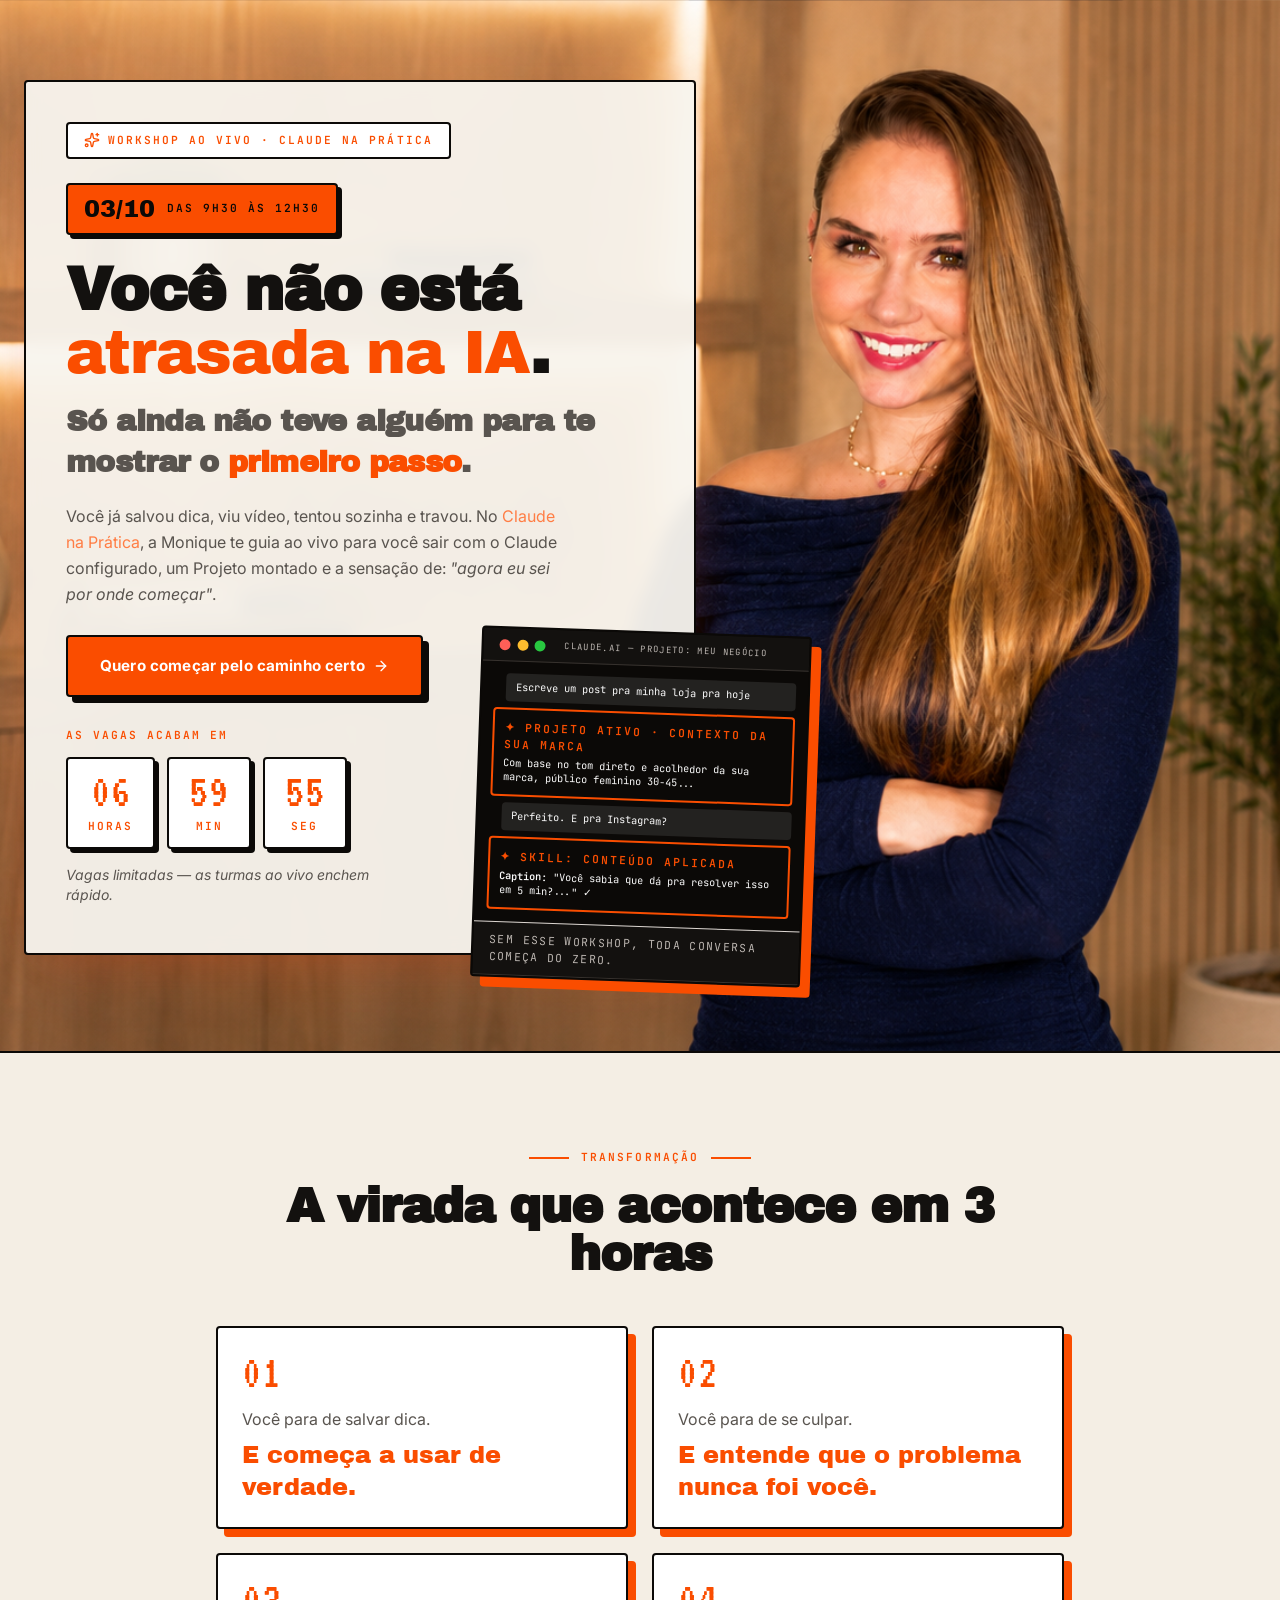
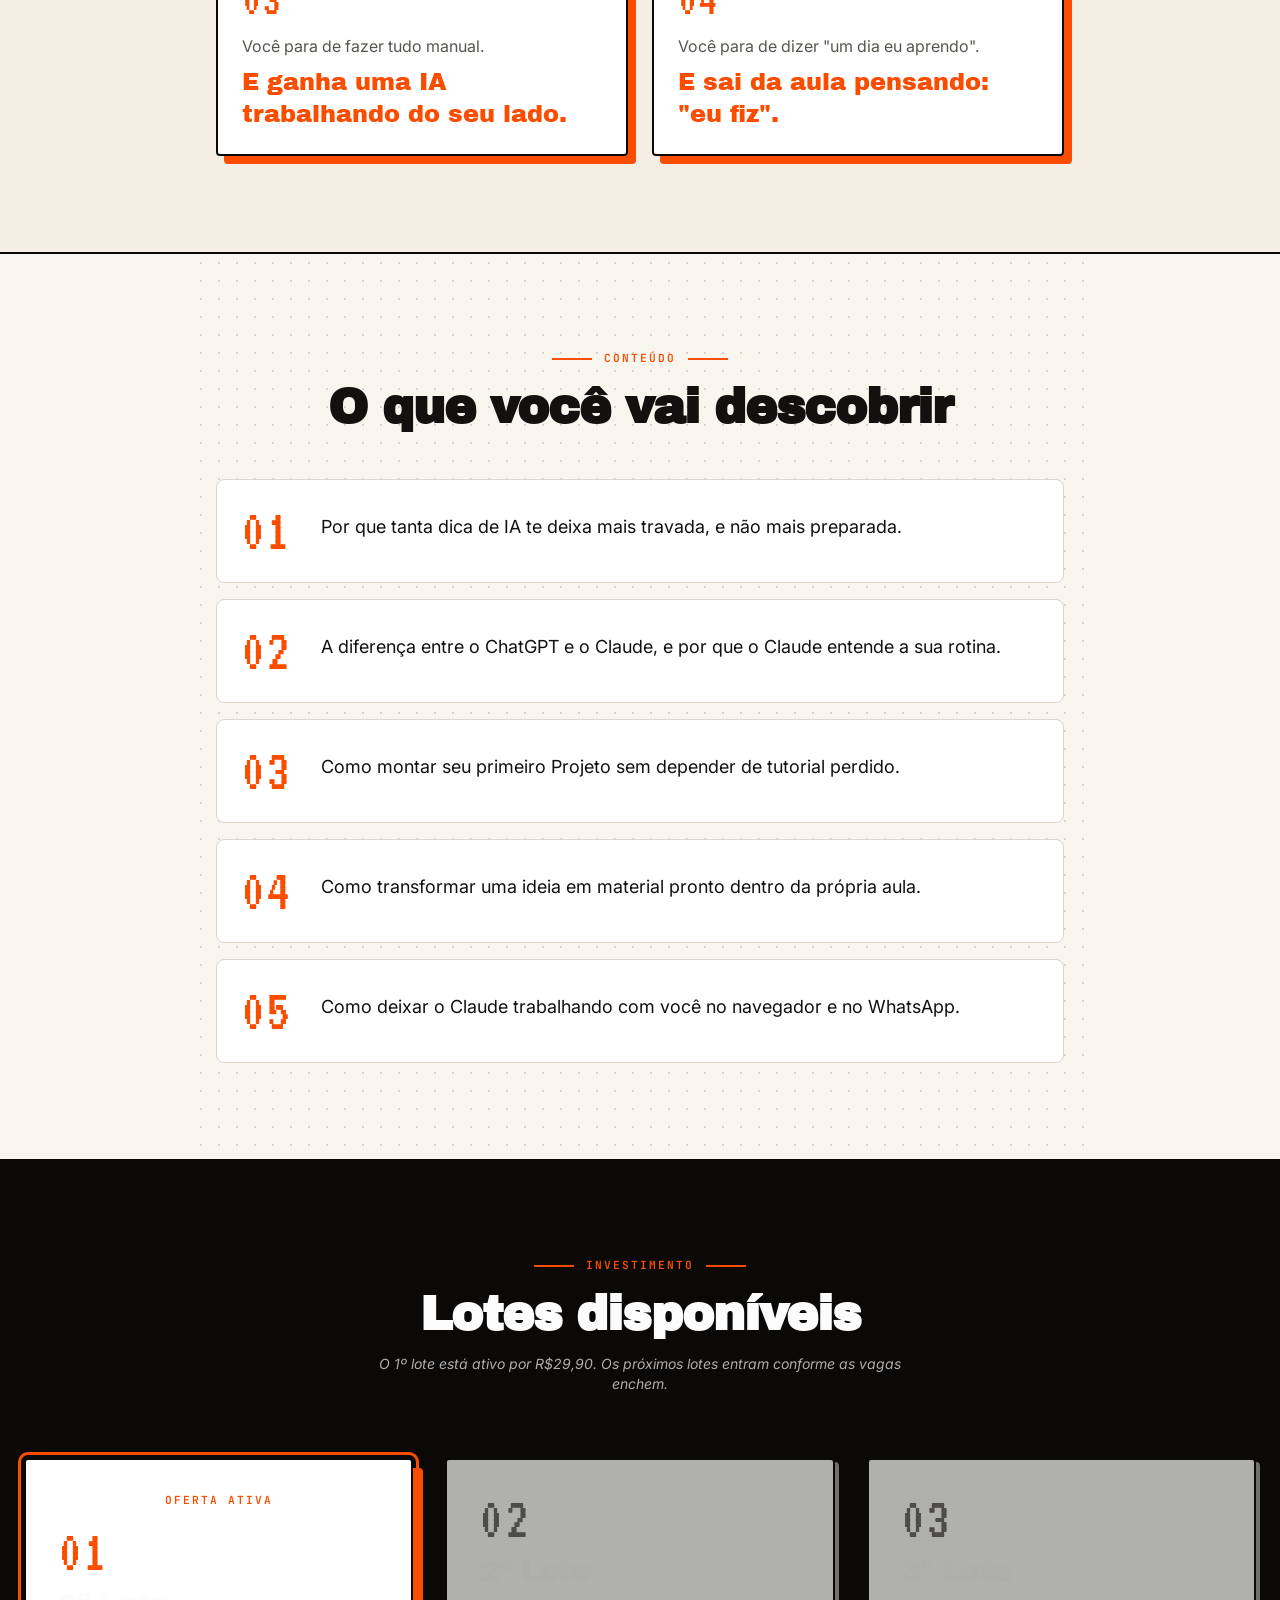
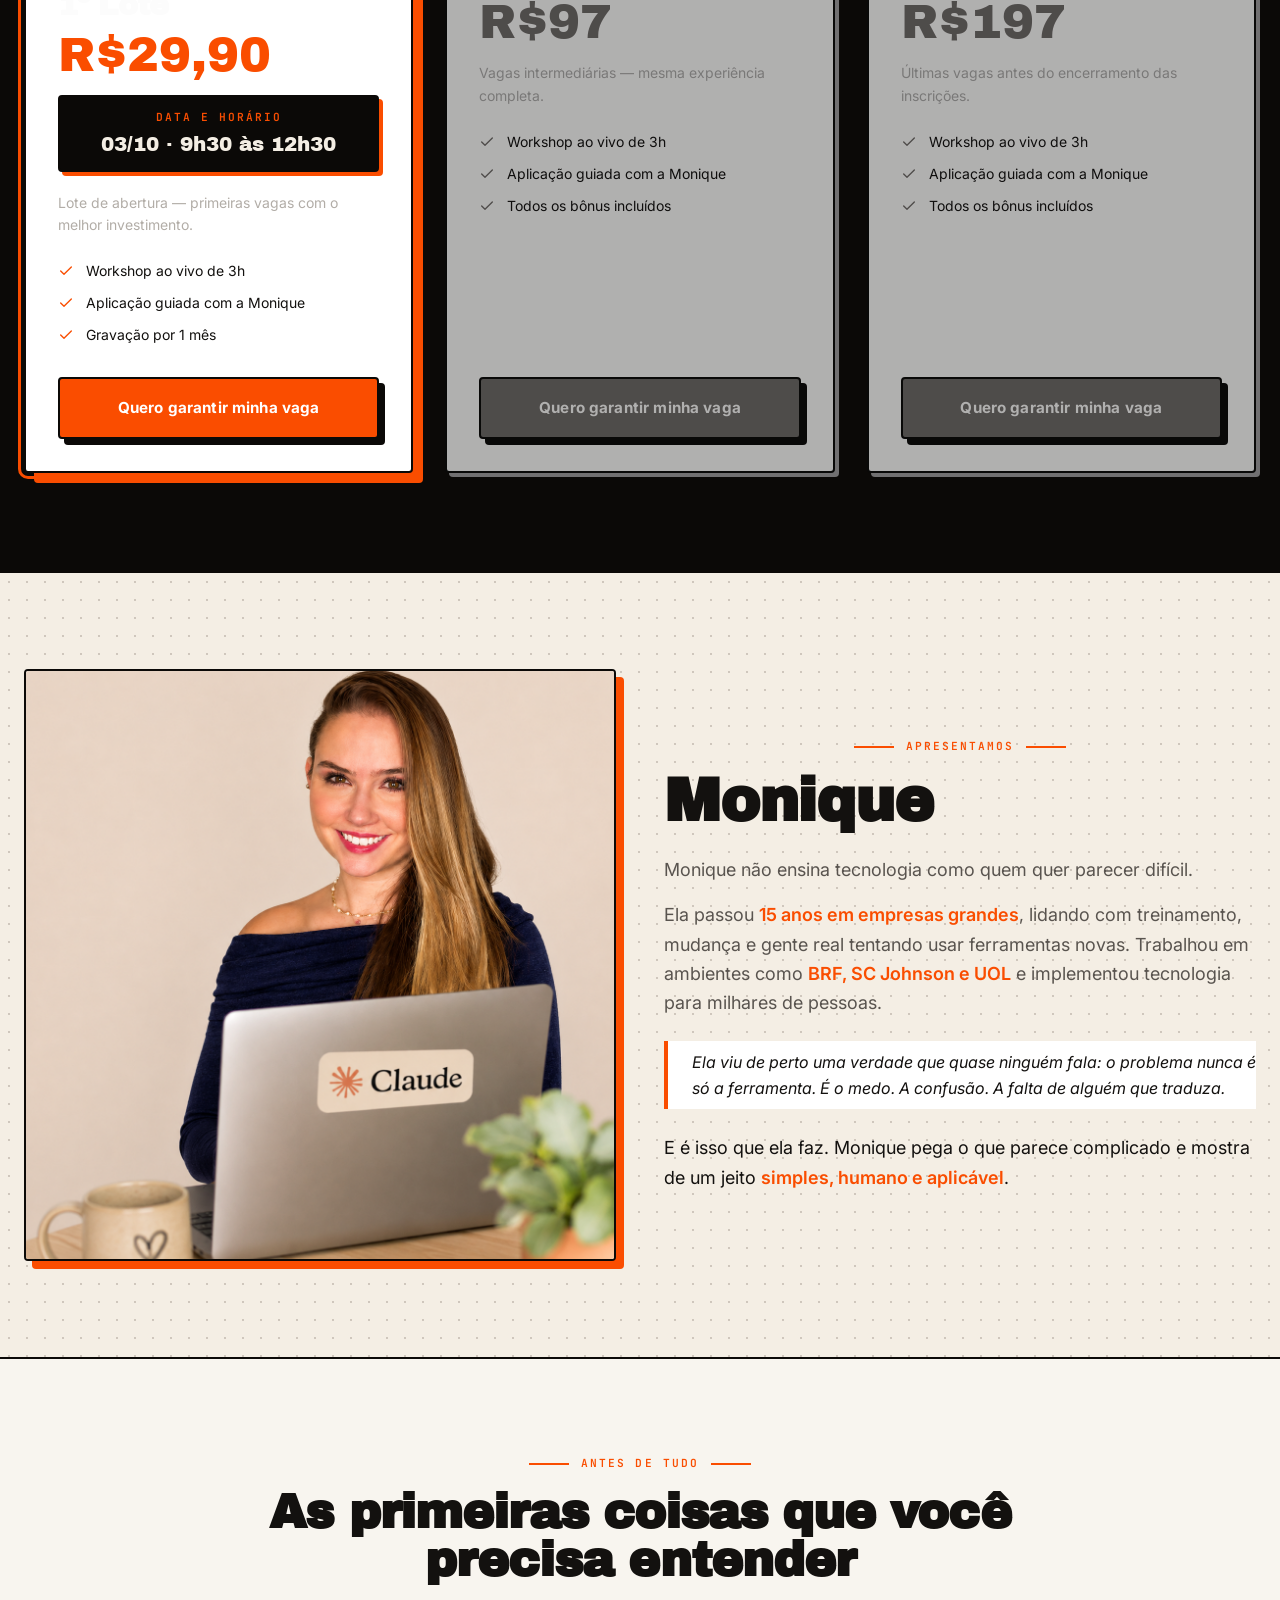
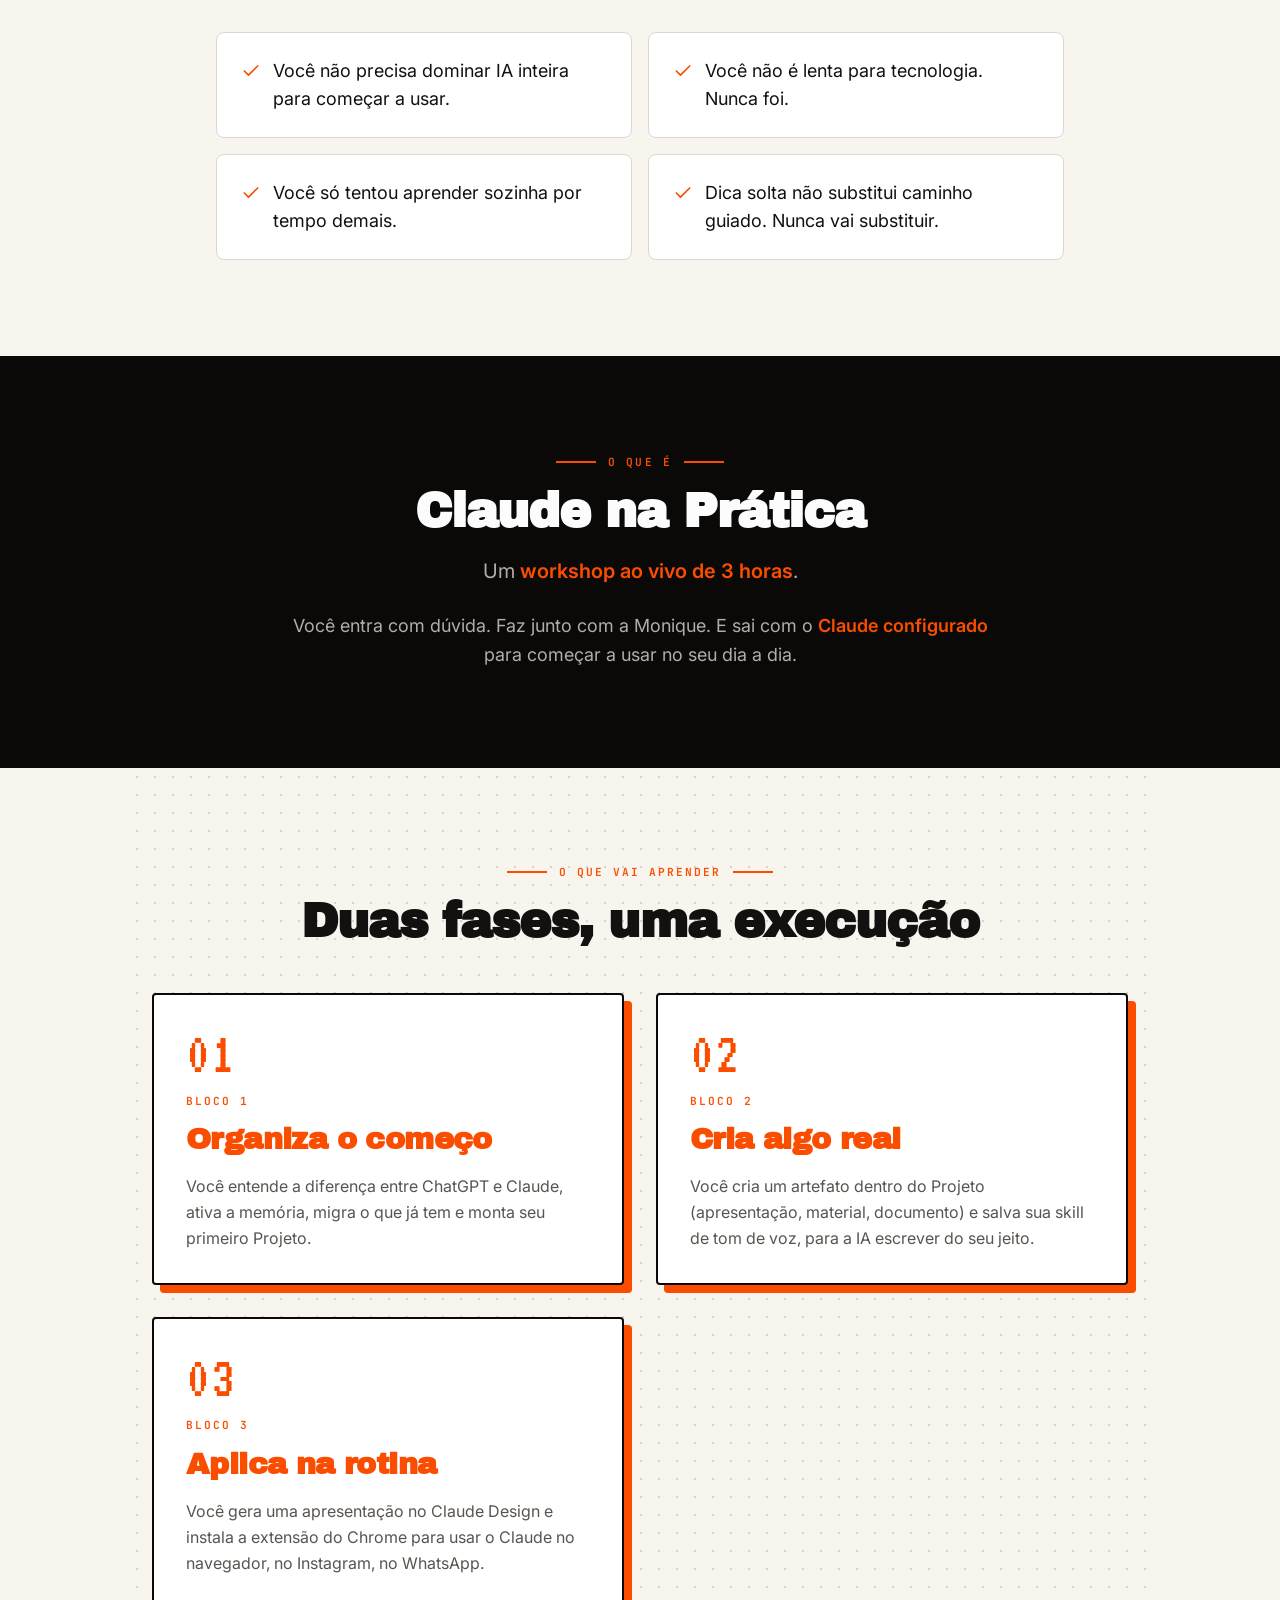
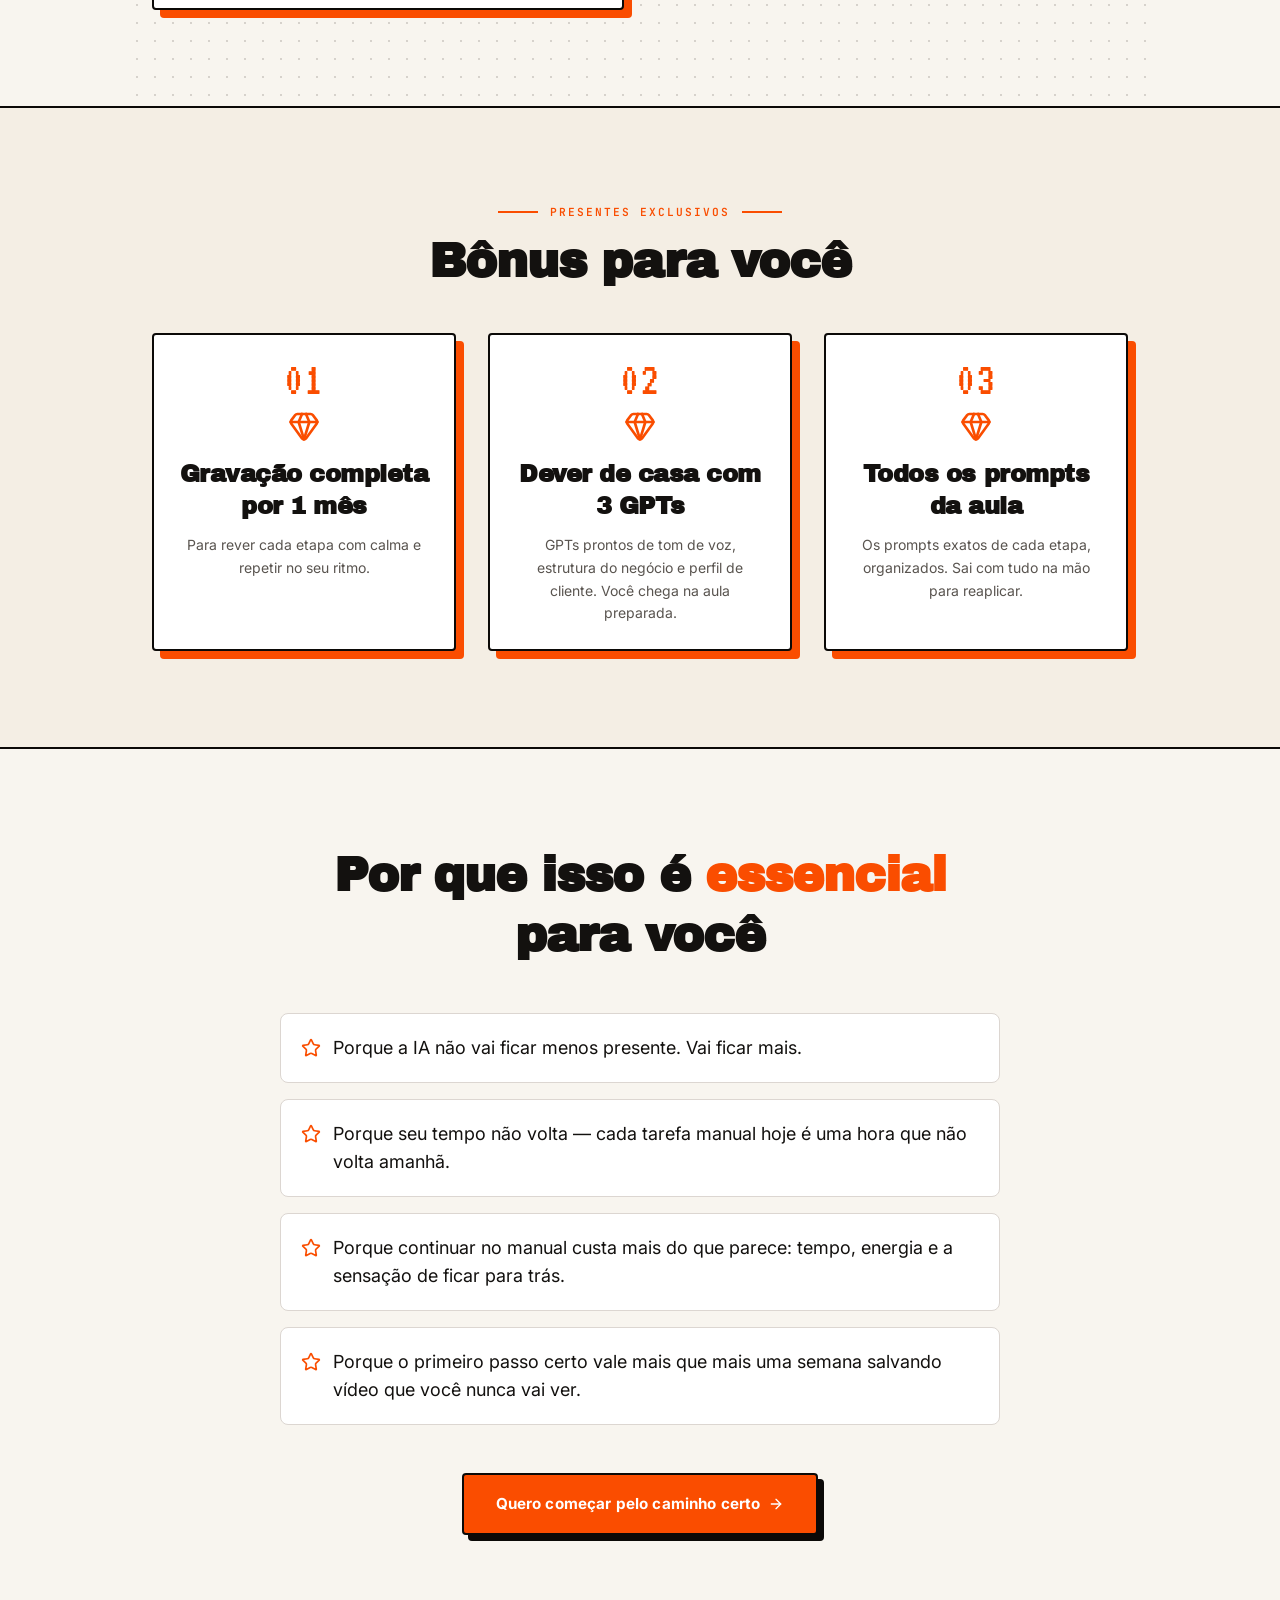
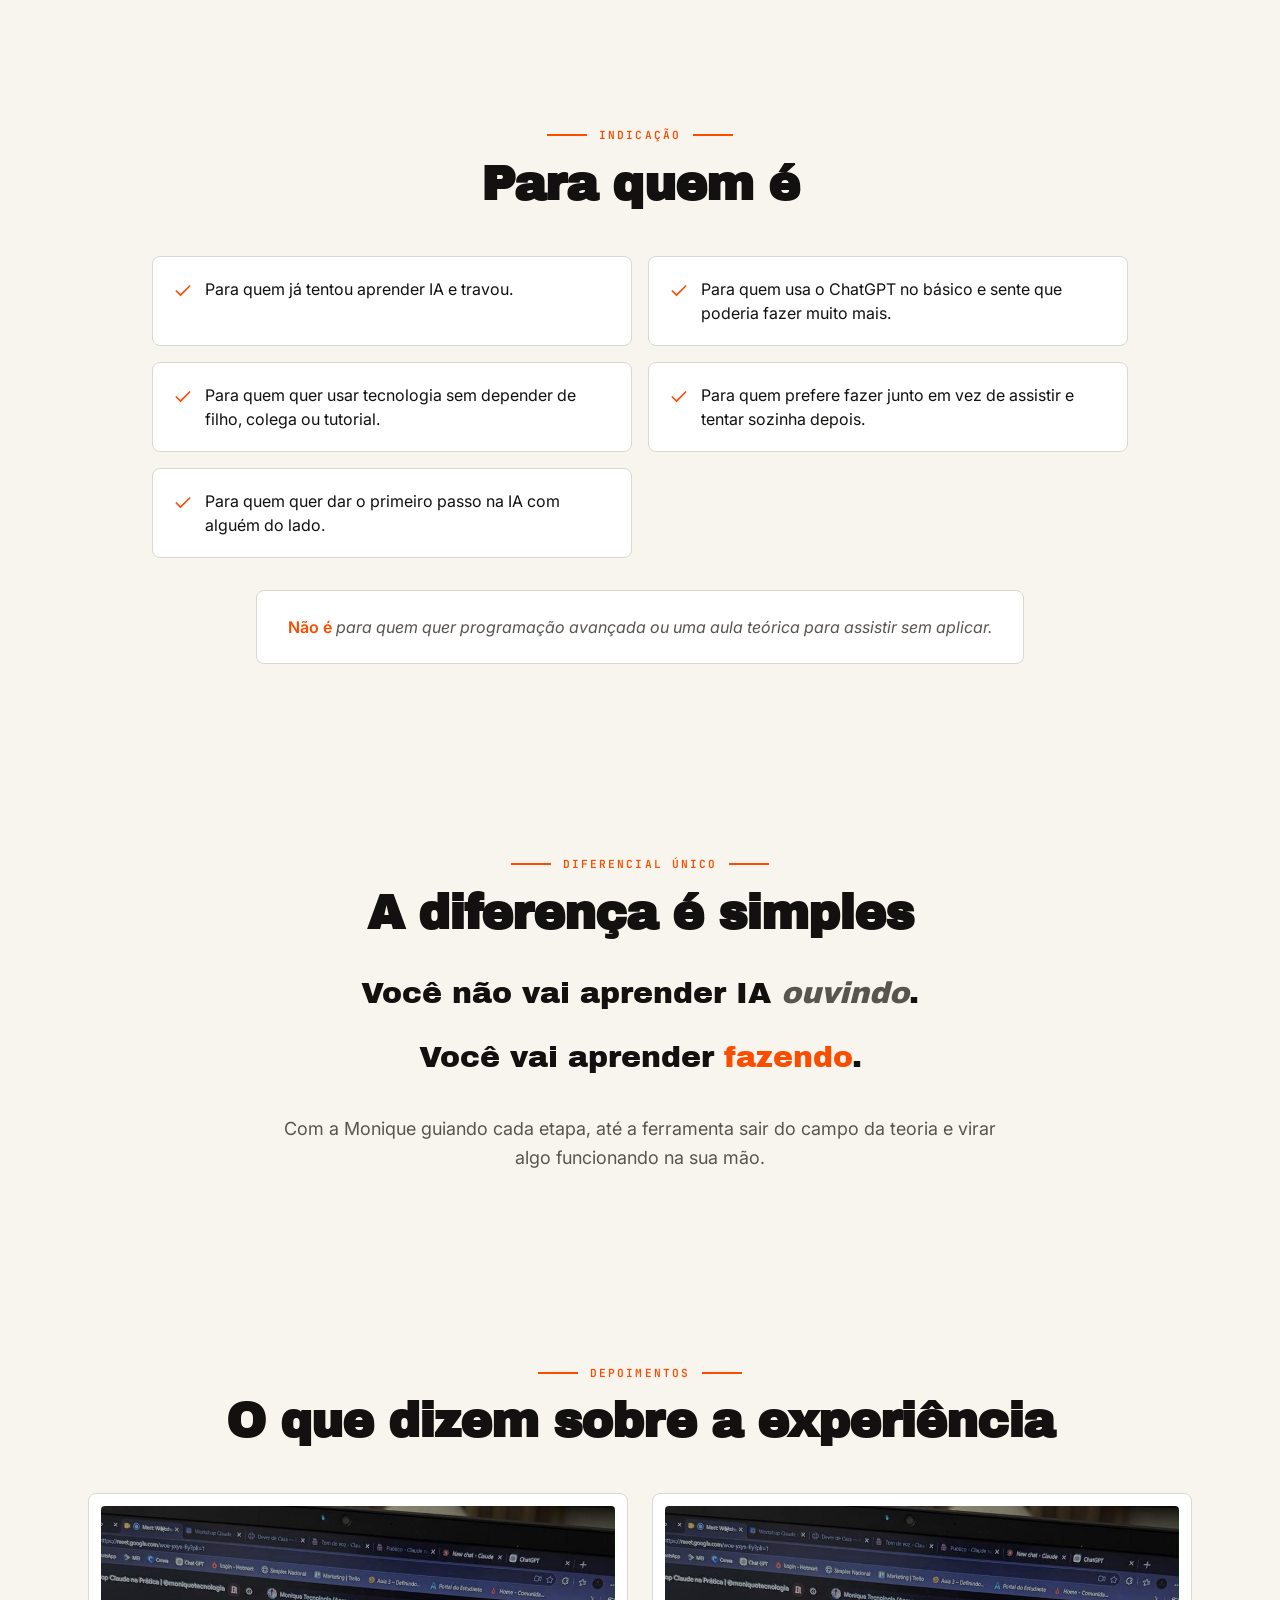
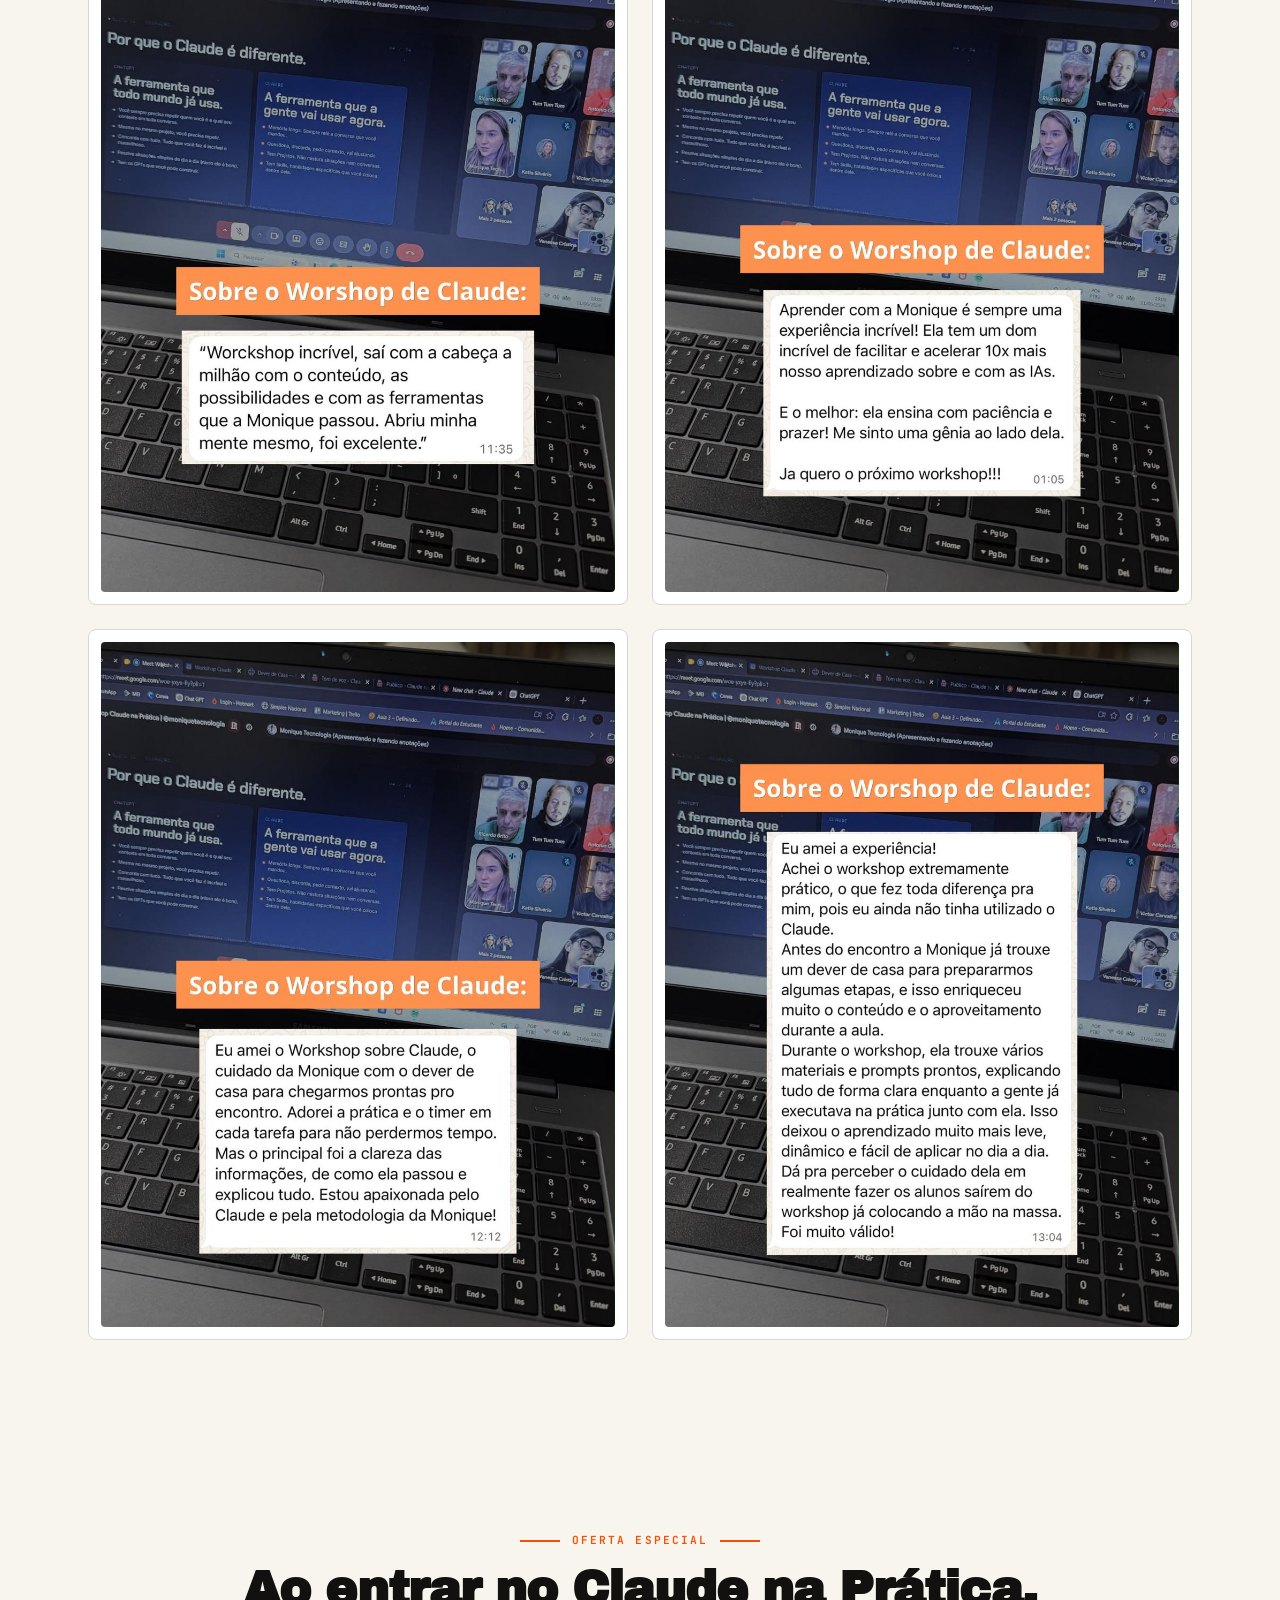
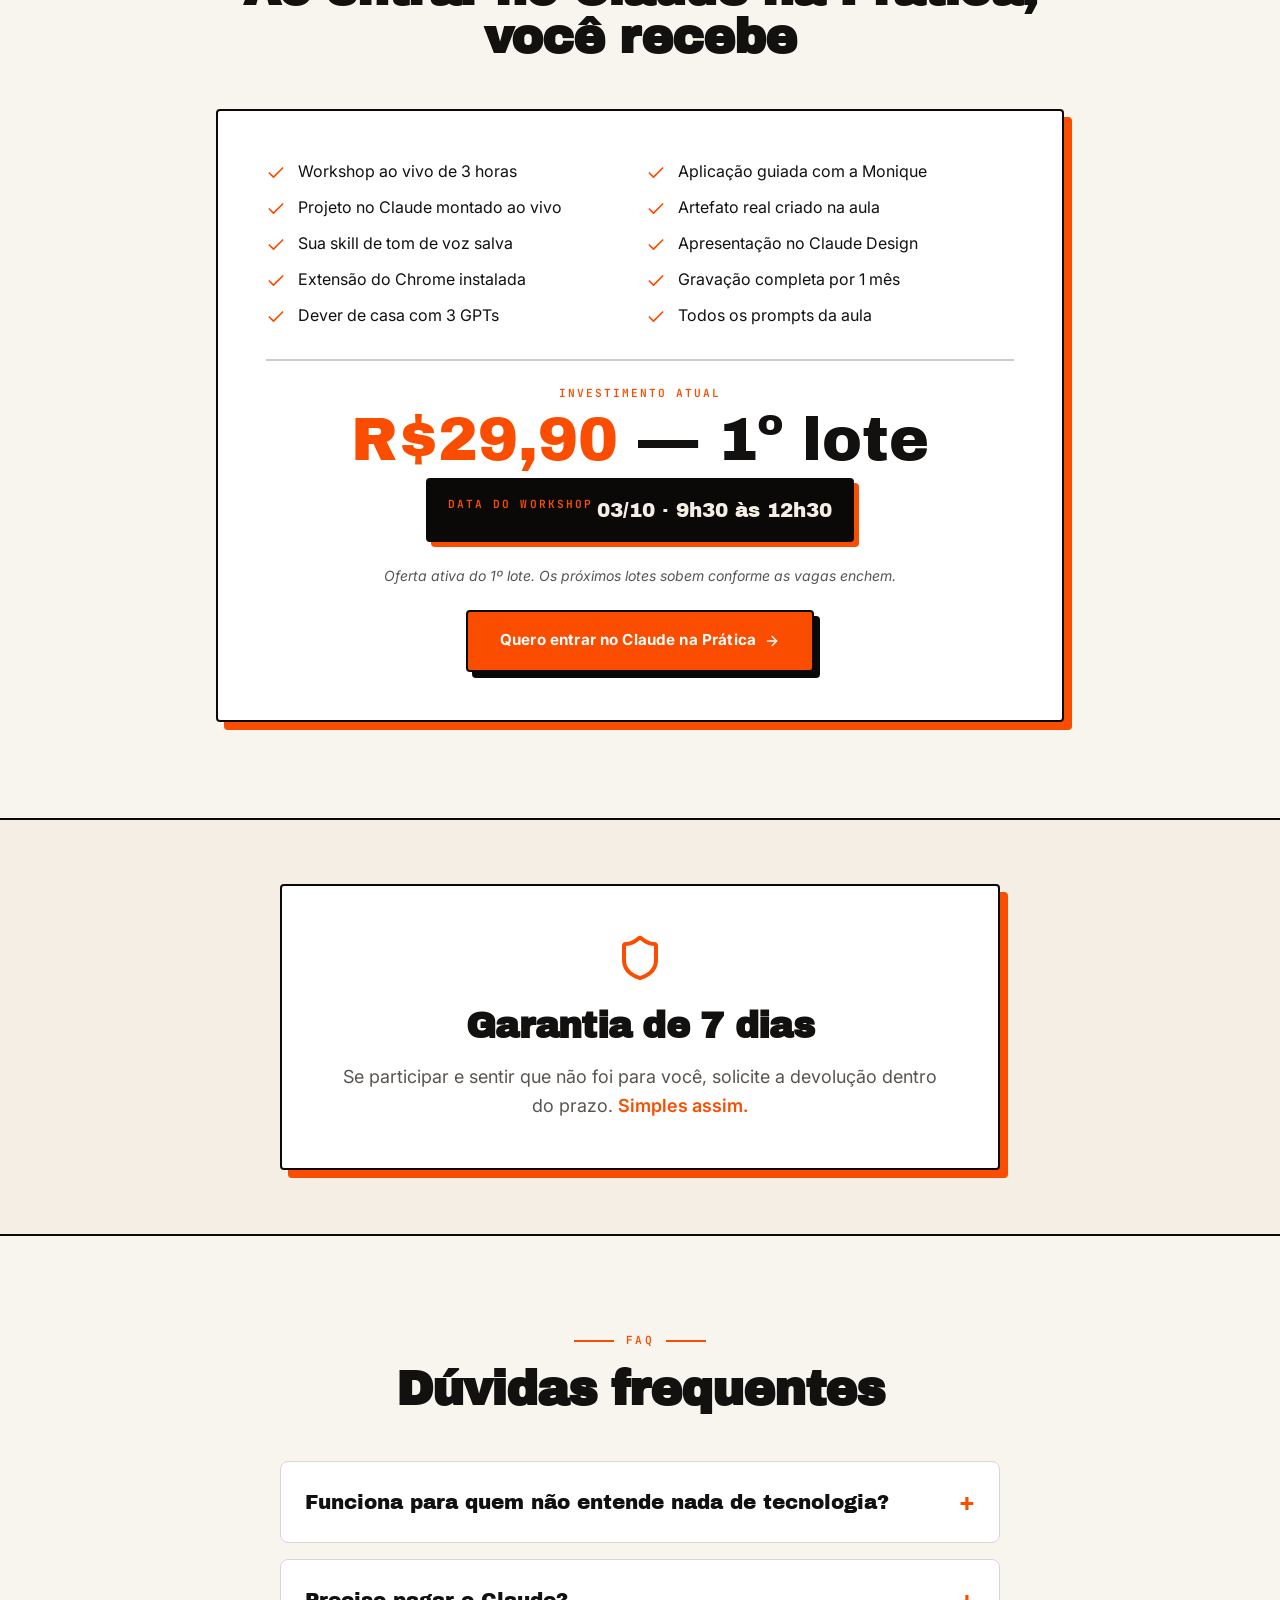
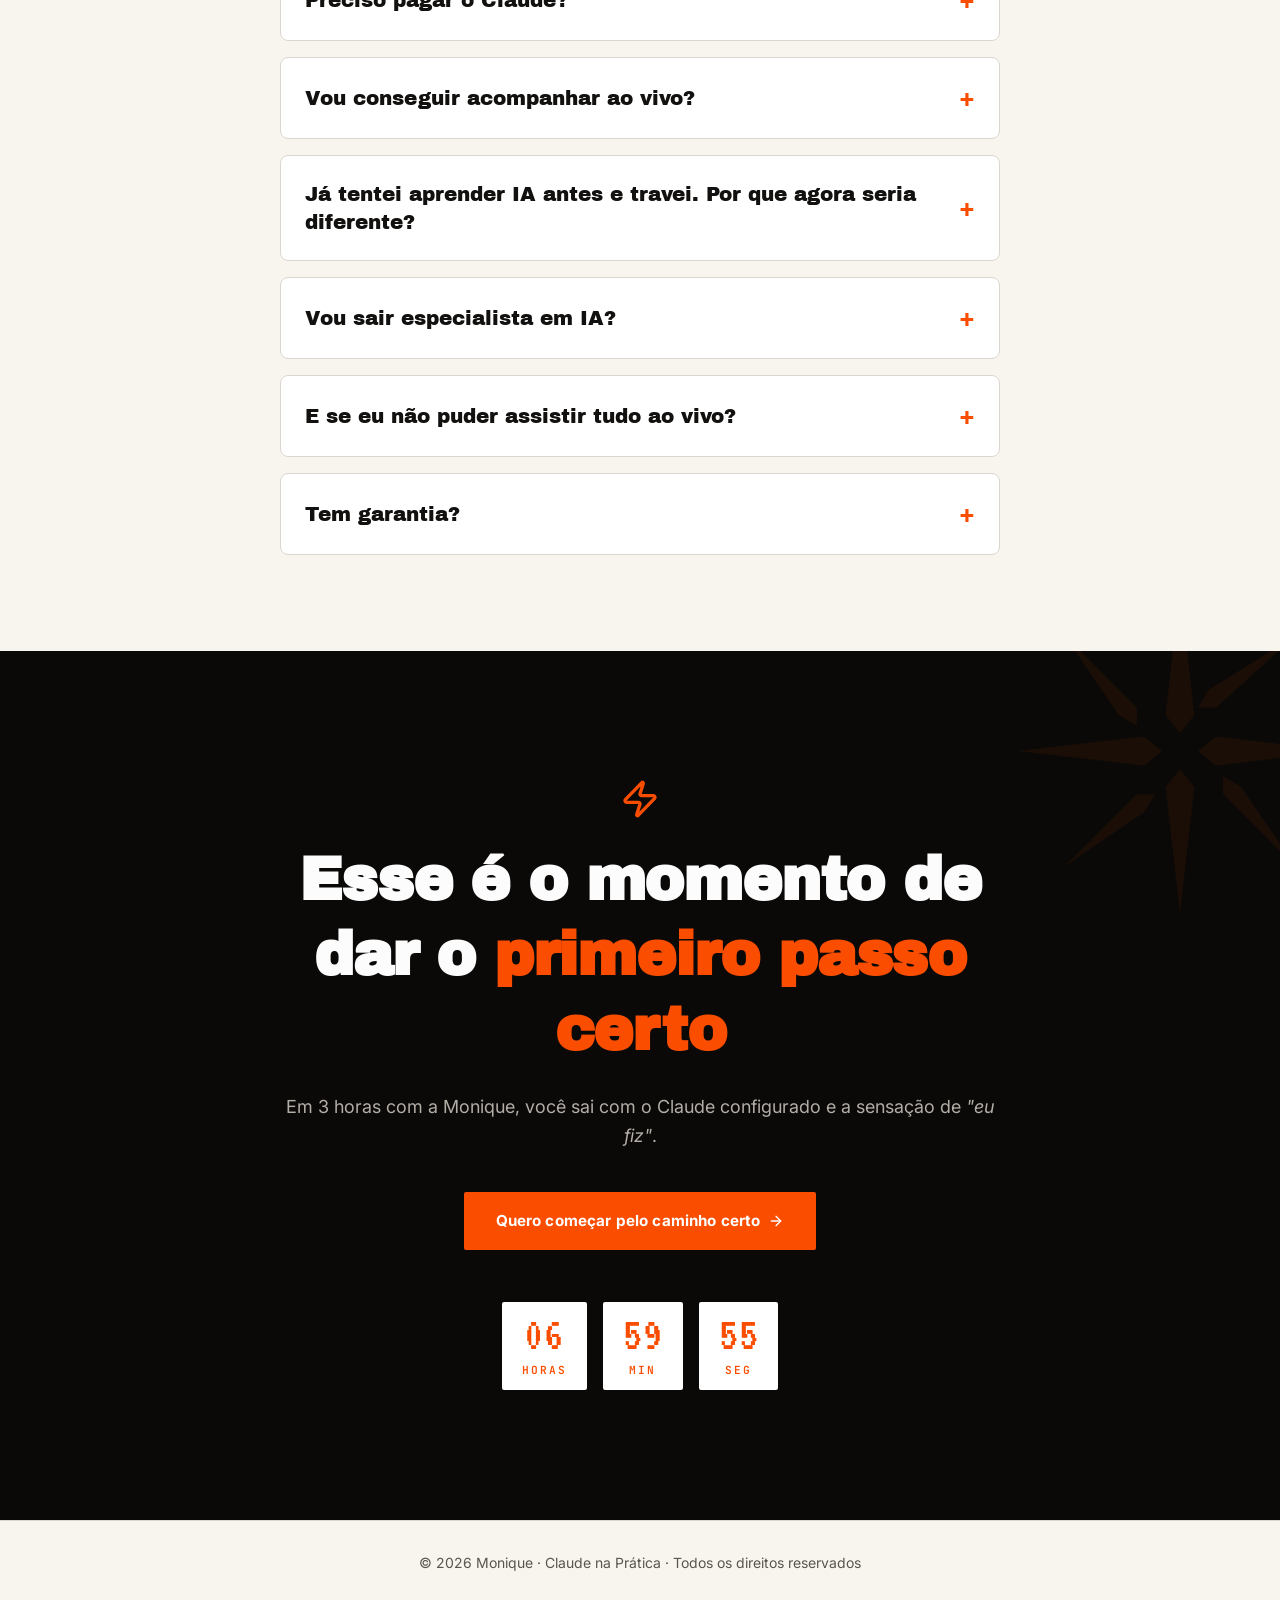
==== commit cfc05528: "Align variant A workshop time with variant B" ====
--- a/index.html
+++ b/index.html
@@ -4326,7 +4326,7 @@
 alt=""
 /></noscript>
 <!-- End Meta Pixel Code (noscript) -->
-<div class="min-h-screen text-foreground" data-tsd-source="/src/routes/index.tsx:163:5"><section class="relative overflow-hidden" data-tsd-source="/src/routes/index.tsx:165:7"><div class="lg:hidden container mx-auto px-6 pt-10 pb-2" data-tsd-source="/src/routes/index.tsx:167:9"><div class="offset-card aspect-[4/5] sm:aspect-[16/10] overflow-hidden max-w-md mx-auto" data-tsd-source="/src/routes/index.tsx:168:11"><img src="assets/head.png" alt="Monique" class="w-full h-full object-cover" data-tsd-source="/src/routes/index.tsx:169:13"/></div></div><div class="relative lg:min-h-[760px]" data-tsd-source="/src/routes/index.tsx:173:9"><div class="hidden lg:block absolute inset-0 bg-cover bg-center" style="background-image:url(assets/head.png)" data-tsd-source="/src/routes/index.tsx:175:11"></div><div class="container mx-auto px-6 pt-10 lg:pt-20 pb-16 lg:pb-24 relative" data-tsd-source="/src/routes/index.tsx:177:11"><div class="relative max-w-2xl lg:bg-background/95 lg:backdrop-blur-sm border-2 border-ink rounded-sm p-6 sm:p-8 lg:p-10 lg:pb-12 bg-background" style="box-shadow:var(--shadow-luxe, 8px 8px 0 0 var(--gold))" data-tsd-source="/src/routes/index.tsx:178:13"><div class="inline-flex items-center gap-2 border-2 border-ink bg-card px-4 py-2 mb-6 rounded-sm" data-tsd-source="/src/routes/index.tsx:179:15"><svg xmlns="http://www.w3.org/2000/svg" width="24" height="24" viewBox="0 0 24 24" fill="none" stroke="currentColor" stroke-width="2" stroke-linecap="round" stroke-linejoin="round" class="lucide lucide-sparkles w-4 h-4 text-gold" aria-hidden="true" data-tsd-source="/src/routes/index.tsx:180:17"><path d="M11.017 2.814a1 1 0 0 1 1.966 0l1.051 5.558a2 2 0 0 0 1.594 1.594l5.558 1.051a1 1 0 0 1 0 1.966l-5.558 1.051a2 2 0 0 0-1.594 1.594l-1.051 5.558a1 1 0 0 1-1.966 0l-1.051-5.558a2 2 0 0 0-1.594-1.594l-5.558-1.051a1 1 0 0 1 0-1.966l5.558-1.051a2 2 0 0 0 1.594-1.594z"></path><path d="M20 2v4"></path><path d="M22 4h-4"></path><circle cx="4" cy="20" r="2"></circle></svg><span class="eyebrow" data-tsd-source="/src/routes/index.tsx:181:17">Workshop ao vivo · Claude na Prática</span></div><div class="inline-flex items-center gap-3 border-2 border-ink px-4 py-3 mb-6 rounded-sm" style="background:var(--gold);color:var(--ink);box-shadow:4px 4px 0 0 var(--ink)" aria-label="Data do workshop: 3 de outubro às 19 horas"><span class="font-display text-2xl sm:text-3xl leading-none">03/10</span><span class="eyebrow" style="color:var(--ink)">às 19h</span></div><h1 class="font-display text-4xl md:text-5xl lg:text-6xl leading-[1.05] mb-4" data-tsd-source="/src/routes/index.tsx:183:15">Você não está <em class="text-gold not-italic font-normal">atrasada na IA</em>.</h1><h2 class="font-display text-xl md:text-2xl lg:text-3xl text-muted-foreground leading-snug mb-5" data-tsd-source="/src/routes/index.tsx:186:15">Só ainda não teve alguém para te mostrar o <em class="text-gold not-italic">primeiro passo</em>.</h2><p class="text-base text-muted-foreground mb-7 leading-relaxed lg:max-w-[31rem]" data-tsd-source="/src/routes/index.tsx:189:15">Você já salvou dica, viu vídeo, tentou sozinha e travou. No <span class="text-gold-soft">Claude na Prática</span>, a Monique te guia ao vivo para você sair com o Claude configurado, um Projeto montado e a sensação de: <span class="italic">&quot;agora eu sei por onde começar&quot;</span>.</p><div class="mb-6" data-tsd-source="/src/routes/index.tsx:192:15">
+<div class="min-h-screen text-foreground" data-tsd-source="/src/routes/index.tsx:163:5"><section class="relative overflow-hidden" data-tsd-source="/src/routes/index.tsx:165:7"><div class="lg:hidden container mx-auto px-6 pt-10 pb-2" data-tsd-source="/src/routes/index.tsx:167:9"><div class="offset-card aspect-[4/5] sm:aspect-[16/10] overflow-hidden max-w-md mx-auto" data-tsd-source="/src/routes/index.tsx:168:11"><img src="assets/head.png" alt="Monique" class="w-full h-full object-cover" data-tsd-source="/src/routes/index.tsx:169:13"/></div></div><div class="relative lg:min-h-[760px]" data-tsd-source="/src/routes/index.tsx:173:9"><div class="hidden lg:block absolute inset-0 bg-cover bg-center" style="background-image:url(assets/head.png)" data-tsd-source="/src/routes/index.tsx:175:11"></div><div class="container mx-auto px-6 pt-10 lg:pt-20 pb-16 lg:pb-24 relative" data-tsd-source="/src/routes/index.tsx:177:11"><div class="relative max-w-2xl lg:bg-background/95 lg:backdrop-blur-sm border-2 border-ink rounded-sm p-6 sm:p-8 lg:p-10 lg:pb-12 bg-background" style="box-shadow:var(--shadow-luxe, 8px 8px 0 0 var(--gold))" data-tsd-source="/src/routes/index.tsx:178:13"><div class="inline-flex items-center gap-2 border-2 border-ink bg-card px-4 py-2 mb-6 rounded-sm" data-tsd-source="/src/routes/index.tsx:179:15"><svg xmlns="http://www.w3.org/2000/svg" width="24" height="24" viewBox="0 0 24 24" fill="none" stroke="currentColor" stroke-width="2" stroke-linecap="round" stroke-linejoin="round" class="lucide lucide-sparkles w-4 h-4 text-gold" aria-hidden="true" data-tsd-source="/src/routes/index.tsx:180:17"><path d="M11.017 2.814a1 1 0 0 1 1.966 0l1.051 5.558a2 2 0 0 0 1.594 1.594l5.558 1.051a1 1 0 0 1 0 1.966l-5.558 1.051a2 2 0 0 0-1.594 1.594l-1.051 5.558a1 1 0 0 1-1.966 0l-1.051-5.558a2 2 0 0 0-1.594-1.594l-5.558-1.051a1 1 0 0 1 0-1.966l5.558-1.051a2 2 0 0 0 1.594-1.594z"></path><path d="M20 2v4"></path><path d="M22 4h-4"></path><circle cx="4" cy="20" r="2"></circle></svg><span class="eyebrow" data-tsd-source="/src/routes/index.tsx:181:17">Workshop ao vivo · Claude na Prática</span></div><div class="inline-flex items-center gap-3 border-2 border-ink px-4 py-3 mb-6 rounded-sm" style="background:var(--gold);color:var(--ink);box-shadow:4px 4px 0 0 var(--ink)" aria-label="Data do workshop: 3 de outubro, das 9h30 às 12h30"><span class="font-display text-2xl sm:text-3xl leading-none">03/10</span><span class="eyebrow" style="color:var(--ink)">das 9h30 às 12h30</span></div><h1 class="font-display text-4xl md:text-5xl lg:text-6xl leading-[1.05] mb-4" data-tsd-source="/src/routes/index.tsx:183:15">Você não está <em class="text-gold not-italic font-normal">atrasada na IA</em>.</h1><h2 class="font-display text-xl md:text-2xl lg:text-3xl text-muted-foreground leading-snug mb-5" data-tsd-source="/src/routes/index.tsx:186:15">Só ainda não teve alguém para te mostrar o <em class="text-gold not-italic">primeiro passo</em>.</h2><p class="text-base text-muted-foreground mb-7 leading-relaxed lg:max-w-[31rem]" data-tsd-source="/src/routes/index.tsx:189:15">Você já salvou dica, viu vídeo, tentou sozinha e travou. No <span class="text-gold-soft">Claude na Prática</span>, a Monique te guia ao vivo para você sair com o Claude configurado, um Projeto montado e a sensação de: <span class="italic">&quot;agora eu sei por onde começar&quot;</span>.</p><div class="mb-6" data-tsd-source="/src/routes/index.tsx:192:15">
 <a href="https://pay.assiny.com.br/5ee63a/node/BbCFz9" class="btn-gold" data-tsd-source="/src/routes/index.tsx:68:5" data-meta-event="InitiateCheckout" onclick="if(window.fbq){fbq('track','InitiateCheckout')}">Quero começar pelo caminho certo<!-- --> <svg xmlns="http://www.w3.org/2000/svg" width="24" height="24" viewBox="0 0 24 24" fill="none" stroke="currentColor" stroke-width="2" stroke-linecap="round" stroke-linejoin="round" class="lucide lucide-arrow-right w-4 h-4" aria-hidden="true" data-tsd-source="/src/routes/index.tsx:68:71"><path d="M5 12h14"></path><path d="m12 5 7 7-7 7"></path></svg></a></div>
 <div class="mb-3" data-tsd-source="/src/routes/index.tsx:193:15"><span class="eyebrow" data-tsd-source="/src/routes/index.tsx:193:37">As vagas acabam em</span></div>
 <div class="flex gap-3" data-offer-countdown role="timer" aria-live="off" aria-label="7 horas restantes" data-tsd-source="/src/routes/index.tsx:50:5">
@@ -4346,7 +4346,7 @@
 <div class="eyebrow text-center mb-4" data-tsd-source="/src/routes/index.tsx:268:32">Oferta ativa</div>
 <div class="pixel-num text-6xl mb-2" data-tsd-source="/src/routes/index.tsx:269:17">0<!-- -->1</div>
 <h3 class="font-display text-3xl mb-2" data-tsd-source="/src/routes/index.tsx:270:17">1º Lote</h3>
-<div class="font-display text-5xl text-gold mb-4" data-tsd-source="/src/routes/index.tsx:271:17">R$29,90</div><div class="border-2 border-ink px-4 py-3 mb-5 rounded-sm text-center" style="background:var(--ink);color:var(--cream);box-shadow:4px 4px 0 0 var(--gold)"><div class="eyebrow mb-1">Data e horário</div><div class="font-display text-xl sm:text-2xl">03/10 às 19h</div></div>
+<div class="font-display text-5xl text-gold mb-4" data-tsd-source="/src/routes/index.tsx:271:17">R$29,90</div><div class="border-2 border-ink px-4 py-3 mb-5 rounded-sm text-center" style="background:var(--ink);color:var(--cream);box-shadow:4px 4px 0 0 var(--gold)"><div class="eyebrow mb-1">Data e horário</div><div class="font-display text-xl sm:text-2xl">03/10 · 9h30 às 12h30</div></div>
 <p class="text-muted-foreground mb-6 text-sm leading-relaxed" data-tsd-source="/src/routes/index.tsx:272:17">Lote de abertura — primeiras vagas com o melhor investimento.</p><ul class="space-y-3 mb-8 flex-1" data-tsd-source="/src/routes/index.tsx:273:17"><li class="flex gap-3 text-sm" data-tsd-source="/src/routes/index.tsx:275:21"><svg xmlns="http://www.w3.org/2000/svg" width="24" height="24" viewBox="0 0 24 24" fill="none" stroke="currentColor" stroke-width="2" stroke-linecap="round" stroke-linejoin="round" class="lucide lucide-check w-4 h-4 text-gold mt-0.5 shrink-0" aria-hidden="true" data-tsd-source="/src/routes/index.tsx:276:23"><path d="M20 6 9 17l-5-5"></path></svg><span data-tsd-source="/src/routes/index.tsx:277:23">Workshop ao vivo de 3h</span></li><li class="flex gap-3 text-sm" data-tsd-source="/src/routes/index.tsx:275:21"><svg xmlns="http://www.w3.org/2000/svg" width="24" height="24" viewBox="0 0 24 24" fill="none" stroke="currentColor" stroke-width="2" stroke-linecap="round" stroke-linejoin="round" class="lucide lucide-check w-4 h-4 text-gold mt-0.5 shrink-0" aria-hidden="true" data-tsd-source="/src/routes/index.tsx:276:23"><path d="M20 6 9 17l-5-5"></path></svg><span data-tsd-source="/src/routes/index.tsx:277:23">Aplicação guiada com a Monique</span></li><li class="flex gap-3 text-sm" data-tsd-source="/src/routes/index.tsx:275:21"><svg xmlns="http://www.w3.org/2000/svg" width="24" height="24" viewBox="0 0 24 24" fill="none" stroke="currentColor" stroke-width="2" stroke-linecap="round" stroke-linejoin="round" class="lucide lucide-check w-4 h-4 text-gold mt-0.5 shrink-0" aria-hidden="true" data-tsd-source="/src/routes/index.tsx:276:23"><path d="M20 6 9 17l-5-5"></path></svg><span data-tsd-source="/src/routes/index.tsx:277:23">Gravação por 1 mês</span></li></ul><a href="https://pay.assiny.com.br/5ee63a/node/BbCFz9" class="btn-gold justify-center" data-tsd-source="/src/routes/index.tsx:281:17" data-meta-event="InitiateCheckout" onclick="if(window.fbq){fbq('track','InitiateCheckout')}">Quero garantir minha vaga</a></div>
 <div class="bg-card text-foreground p-8 flex flex-col rounded-sm border-2 border-ink" style="box-shadow:4px 4px 0 0 #9ca3af;opacity:.68;filter:grayscale(.95) saturate(.35) blur(.15px)" data-tsd-source="/src/routes/index.tsx:267:15">
 <div class="pixel-num text-6xl mb-2" data-tsd-source="/src/routes/index.tsx:269:17">0<!-- -->2</div>
@@ -4359,7 +4359,7 @@
 <div class="font-display text-5xl text-gold mb-4" data-tsd-source="/src/routes/index.tsx:271:17">R$197</div>
 <p class="text-muted-foreground mb-6 text-sm leading-relaxed" data-tsd-source="/src/routes/index.tsx:272:17">Últimas vagas antes do encerramento das inscrições.</p><ul class="space-y-3 mb-8 flex-1" data-tsd-source="/src/routes/index.tsx:273:17"><li class="flex gap-3 text-sm" data-tsd-source="/src/routes/index.tsx:275:21"><svg xmlns="http://www.w3.org/2000/svg" width="24" height="24" viewBox="0 0 24 24" fill="none" stroke="currentColor" stroke-width="2" stroke-linecap="round" stroke-linejoin="round" class="lucide lucide-check w-4 h-4 text-gold mt-0.5 shrink-0" aria-hidden="true" data-tsd-source="/src/routes/index.tsx:276:23"><path d="M20 6 9 17l-5-5"></path></svg><span data-tsd-source="/src/routes/index.tsx:277:23">Workshop ao vivo de 3h</span></li><li class="flex gap-3 text-sm" data-tsd-source="/src/routes/index.tsx:275:21"><svg xmlns="http://www.w3.org/2000/svg" width="24" height="24" viewBox="0 0 24 24" fill="none" stroke="currentColor" stroke-width="2" stroke-linecap="round" stroke-linejoin="round" class="lucide lucide-check w-4 h-4 text-gold mt-0.5 shrink-0" aria-hidden="true" data-tsd-source="/src/routes/index.tsx:276:23"><path d="M20 6 9 17l-5-5"></path></svg><span data-tsd-source="/src/routes/index.tsx:277:23">Aplicação guiada com a Monique</span></li><li class="flex gap-3 text-sm" data-tsd-source="/src/routes/index.tsx:275:21"><svg xmlns="http://www.w3.org/2000/svg" width="24" height="24" viewBox="0 0 24 24" fill="none" stroke="currentColor" stroke-width="2" stroke-linecap="round" stroke-linejoin="round" class="lucide lucide-check w-4 h-4 text-gold mt-0.5 shrink-0" aria-hidden="true" data-tsd-source="/src/routes/index.tsx:276:23"><path d="M20 6 9 17l-5-5"></path></svg><span data-tsd-source="/src/routes/index.tsx:277:23">Todos os bônus incluídos</span></li></ul><a href="https://pay.assiny.com.br/5ee63a/node/BbCFz9" class="btn-gold justify-center" data-tsd-source="/src/routes/index.tsx:281:17" data-meta-event="InitiateCheckout" onclick="if(window.fbq){fbq('track','InitiateCheckout')}">Quero garantir minha vaga</a></div></div></section></div><div class="bg-cream bg-dotted-dark border-y-2 border-ink" data-tsd-source="/src/routes/index.tsx:289:7"><section class="container mx-auto px-6 py-24 grid lg:grid-cols-2 gap-12 items-center" data-tsd-source="/src/routes/index.tsx:290:9"><div class="offset-card aspect-square overflow-hidden order-2 lg:order-1" data-tsd-source="/src/routes/index.tsx:291:11"><img src="assets/apresentacao.png" alt="Monique" class="w-full h-full object-cover" data-tsd-source="/src/routes/index.tsx:292:13"/></div><div class="order-1 lg:order-2" data-tsd-source="/src/routes/index.tsx:294:11"><div class="flex items-center gap-3 justify-center mb-4" data-tsd-source="/src/routes/index.tsx:57:3"><span class="gold-divider" data-tsd-source="/src/routes/index.tsx:58:5"></span><span class="eyebrow" data-tsd-source="/src/routes/index.tsx:59:5">Apresentamos</span><span class="gold-divider" data-tsd-source="/src/routes/index.tsx:60:5"></span></div><h2 class="font-display text-5xl md:text-6xl mb-6" data-tsd-source="/src/routes/index.tsx:296:13">Monique</h2><p class="text-lg text-muted-foreground mb-4 leading-relaxed" data-tsd-source="/src/routes/index.tsx:297:13">Monique não ensina tecnologia como quem quer parecer difícil.</p><p class="text-lg text-muted-foreground mb-4 leading-relaxed" data-tsd-source="/src/routes/index.tsx:300:13">Ela passou <span class="text-gold font-semibold" data-tsd-source="/src/routes/index.tsx:301:26">15 anos em empresas grandes</span>, lidando com treinamento, mudança e gente real tentando usar ferramentas novas. Trabalhou em ambientes como <span class="text-gold font-semibold" data-tsd-source="/src/routes/index.tsx:301:211">BRF, SC Johnson e UOL</span> e implementou tecnologia para milhares de pessoas.</p><div class="border-l-4 border-gold pl-6 py-2 my-6 bg-card" data-tsd-source="/src/routes/index.tsx:303:13"><p class="text-foreground leading-relaxed italic" data-tsd-source="/src/routes/index.tsx:304:15">Ela viu de perto uma verdade que quase ninguém fala: o problema nunca é só a ferramenta. É o medo. A confusão. A falta de alguém que traduza.</p></div><p class="text-lg leading-relaxed" data-tsd-source="/src/routes/index.tsx:308:13">E é isso que ela faz. Monique pega o que parece complicado e mostra de um jeito <span class="text-gold font-semibold" data-tsd-source="/src/routes/index.tsx:309:95">simples, humano e aplicável</span>.</p></div></section></div><section class="container mx-auto px-6 py-24 max-w-4xl" data-tsd-source="/src/routes/index.tsx:316:7"><div class="flex items-center gap-3 justify-center mb-4" data-tsd-source="/src/routes/index.tsx:57:3"><span class="gold-divider" data-tsd-source="/src/routes/index.tsx:58:5"></span><span class="eyebrow" data-tsd-source="/src/routes/index.tsx:59:5">Antes de tudo</span><span class="gold-divider" data-tsd-source="/src/routes/index.tsx:60:5"></span></div><h2 class="font-display text-4xl md:text-5xl text-center mb-12" data-tsd-source="/src/routes/index.tsx:318:9">As primeiras coisas que você precisa entender</h2><div class="grid md:grid-cols-2 gap-4" data-tsd-source="/src/routes/index.tsx:319:9"><div class="luxe-card p-6 flex gap-3 items-start" data-tsd-source="/src/routes/index.tsx:321:13"><svg xmlns="http://www.w3.org/2000/svg" width="24" height="24" viewBox="0 0 24 24" fill="none" stroke="currentColor" stroke-width="2" stroke-linecap="round" stroke-linejoin="round" class="lucide lucide-check w-5 h-5 text-gold mt-1 shrink-0" aria-hidden="true" data-tsd-source="/src/routes/index.tsx:322:15"><path d="M20 6 9 17l-5-5"></path></svg><p class="text-lg" data-tsd-source="/src/routes/index.tsx:323:15">Você não precisa dominar IA inteira para começar a usar.</p></div><div class="luxe-card p-6 flex gap-3 items-start" data-tsd-source="/src/routes/index.tsx:321:13"><svg xmlns="http://www.w3.org/2000/svg" width="24" height="24" viewBox="0 0 24 24" fill="none" stroke="currentColor" stroke-width="2" stroke-linecap="round" stroke-linejoin="round" class="lucide lucide-check w-5 h-5 text-gold mt-1 shrink-0" aria-hidden="true" data-tsd-source="/src/routes/index.tsx:322:15"><path d="M20 6 9 17l-5-5"></path></svg><p class="text-lg" data-tsd-source="/src/routes/index.tsx:323:15">Você não é lenta para tecnologia. Nunca foi.</p></div><div class="luxe-card p-6 flex gap-3 items-start" data-tsd-source="/src/routes/index.tsx:321:13"><svg xmlns="http://www.w3.org/2000/svg" width="24" height="24" viewBox="0 0 24 24" fill="none" stroke="currentColor" stroke-width="2" stroke-linecap="round" stroke-linejoin="round" class="lucide lucide-check w-5 h-5 text-gold mt-1 shrink-0" aria-hidden="true" data-tsd-source="/src/routes/index.tsx:322:15"><path d="M20 6 9 17l-5-5"></path></svg><p class="text-lg" data-tsd-source="/src/routes/index.tsx:323:15">Você só tentou aprender sozinha por tempo demais.</p></div><div class="luxe-card p-6 flex gap-3 items-start" data-tsd-source="/src/routes/index.tsx:321:13"><svg xmlns="http://www.w3.org/2000/svg" width="24" height="24" viewBox="0 0 24 24" fill="none" stroke="currentColor" stroke-width="2" stroke-linecap="round" stroke-linejoin="round" class="lucide lucide-check w-5 h-5 text-gold mt-1 shrink-0" aria-hidden="true" data-tsd-source="/src/routes/index.tsx:322:15"><path d="M20 6 9 17l-5-5"></path></svg><p class="text-lg" data-tsd-source="/src/routes/index.tsx:323:15">Dica solta não substitui caminho guiado. Nunca vai substituir.</p></div></div></section><div class="bg-ink border-y-2 border-ink" data-tsd-source="/src/routes/index.tsx:330:7"><section class="container mx-auto px-6 py-24 max-w-3xl text-center" data-tsd-source="/src/routes/index.tsx:331:9"><div class="flex items-center gap-3 justify-center mb-4" data-tsd-source="/src/routes/index.tsx:57:3"><span class="gold-divider" data-tsd-source="/src/routes/index.tsx:58:5"></span><span class="eyebrow" data-tsd-source="/src/routes/index.tsx:59:5">O que é</span><span class="gold-divider" data-tsd-source="/src/routes/index.tsx:60:5"></span></div><h2 class="font-display text-4xl md:text-5xl mb-5 text-white" data-tsd-source="/src/routes/index.tsx:333:11">Claude na Prática</h2><p class="text-xl text-muted-foreground leading-relaxed mb-6" data-tsd-source="/src/routes/index.tsx:334:11">Um <span class="text-gold font-semibold" data-tsd-source="/src/routes/index.tsx:335:16">workshop ao vivo de 3 horas</span>.</p><p class="text-lg text-muted-foreground leading-relaxed" data-tsd-source="/src/routes/index.tsx:337:11">Você entra com dúvida. Faz junto com a Monique. E sai com o <span class="text-gold font-semibold" data-tsd-source="/src/routes/index.tsx:338:73">Claude configurado</span> para começar a usar no seu dia a dia.</p></section></div><section class="container mx-auto px-6 py-24 max-w-5xl bg-dotted" data-tsd-source="/src/routes/index.tsx:344:7"><div class="flex items-center gap-3 justify-center mb-4" data-tsd-source="/src/routes/index.tsx:57:3"><span class="gold-divider" data-tsd-source="/src/routes/index.tsx:58:5"></span><span class="eyebrow" data-tsd-source="/src/routes/index.tsx:59:5">O que vai aprender</span><span class="gold-divider" data-tsd-source="/src/routes/index.tsx:60:5"></span></div><h2 class="font-display text-4xl md:text-5xl text-center mb-12" data-tsd-source="/src/routes/index.tsx:346:9">Duas fases, uma execução</h2><div class="grid md:grid-cols-2 gap-8" data-tsd-source="/src/routes/index.tsx:347:9"><div class="offset-card p-8" data-tsd-source="/src/routes/index.tsx:349:13"><div class="pixel-num text-6xl mb-3" data-tsd-source="/src/routes/index.tsx:350:15">0<!-- -->1</div><div class="eyebrow mb-3" data-tsd-source="/src/routes/index.tsx:351:15">Bloco 1</div><h3 class="font-display text-3xl mb-4 text-gold" data-tsd-source="/src/routes/index.tsx:352:15">Organiza o começo</h3><p class="text-muted-foreground leading-relaxed" data-tsd-source="/src/routes/index.tsx:353:15">Você entende a diferença entre ChatGPT e Claude, ativa a memória, migra o que já tem e monta seu primeiro Projeto.</p></div><div class="offset-card p-8" data-tsd-source="/src/routes/index.tsx:349:13"><div class="pixel-num text-6xl mb-3" data-tsd-source="/src/routes/index.tsx:350:15">0<!-- -->2</div><div class="eyebrow mb-3" data-tsd-source="/src/routes/index.tsx:351:15">Bloco 2</div><h3 class="font-display text-3xl mb-4 text-gold" data-tsd-source="/src/routes/index.tsx:352:15">Cria algo real</h3><p class="text-muted-foreground leading-relaxed" data-tsd-source="/src/routes/index.tsx:353:15">Você cria um artefato dentro do Projeto (apresentação, material, documento) e salva sua skill de tom de voz, para a IA escrever do seu jeito.</p></div><div class="offset-card p-8" data-tsd-source="/src/routes/index.tsx:349:13"><div class="pixel-num text-6xl mb-3" data-tsd-source="/src/routes/index.tsx:350:15">0<!-- -->3</div><div class="eyebrow mb-3" data-tsd-source="/src/routes/index.tsx:351:15">Bloco 3</div><h3 class="font-display text-3xl mb-4 text-gold" data-tsd-source="/src/routes/index.tsx:352:15">Aplica na rotina</h3><p class="text-muted-foreground leading-relaxed" data-tsd-source="/src/routes/index.tsx:353:15">Você gera uma apresentação no Claude Design e instala a extensão do Chrome para usar o Claude no navegador, no Instagram, no WhatsApp.</p></div></div></section><div class="bg-cream border-y-2 border-ink" data-tsd-source="/src/routes/index.tsx:360:7"><section class="container mx-auto px-6 py-24 max-w-5xl" data-tsd-source="/src/routes/index.tsx:361:9"><div class="flex items-center gap-3 justify-center mb-4" data-tsd-source="/src/routes/index.tsx:57:3"><span class="gold-divider" data-tsd-source="/src/routes/index.tsx:58:5"></span><span class="eyebrow" data-tsd-source="/src/routes/index.tsx:59:5">Presentes Exclusivos</span><span class="gold-divider" data-tsd-source="/src/routes/index.tsx:60:5"></span></div><h2 class="font-display text-4xl md:text-5xl text-center mb-12" data-tsd-source="/src/routes/index.tsx:363:11">Bônus para você</h2><div class="grid md:grid-cols-3 gap-8" data-tsd-source="/src/routes/index.tsx:364:11"><div class="offset-card p-6 text-center" data-tsd-source="/src/routes/index.tsx:366:15"><div class="pixel-num text-5xl mb-2" data-tsd-source="/src/routes/index.tsx:367:17">0<!-- -->1</div><svg xmlns="http://www.w3.org/2000/svg" width="24" height="24" viewBox="0 0 24 24" fill="none" stroke="currentColor" stroke-width="2" stroke-linecap="round" stroke-linejoin="round" class="lucide lucide-gem w-8 h-8 text-gold mx-auto mb-4" aria-hidden="true" data-tsd-source="/src/routes/index.tsx:368:17"><path d="M10.5 3 8 9l4 13 4-13-2.5-6"></path><path d="M17 3a2 2 0 0 1 1.6.8l3 4a2 2 0 0 1 .013 2.382l-7.99 10.986a2 2 0 0 1-3.247 0l-7.99-10.986A2 2 0 0 1 2.4 7.8l2.998-3.997A2 2 0 0 1 7 3z"></path><path d="M2 9h20"></path></svg><h3 class="font-display text-2xl mb-3" data-tsd-source="/src/routes/index.tsx:369:17">Gravação completa por 1 mês</h3><p class="text-muted-foreground text-sm leading-relaxed" data-tsd-source="/src/routes/index.tsx:370:17">Para rever cada etapa com calma e repetir no seu ritmo.</p></div><div class="offset-card p-6 text-center" data-tsd-source="/src/routes/index.tsx:366:15"><div class="pixel-num text-5xl mb-2" data-tsd-source="/src/routes/index.tsx:367:17">0<!-- -->2</div><svg xmlns="http://www.w3.org/2000/svg" width="24" height="24" viewBox="0 0 24 24" fill="none" stroke="currentColor" stroke-width="2" stroke-linecap="round" stroke-linejoin="round" class="lucide lucide-gem w-8 h-8 text-gold mx-auto mb-4" aria-hidden="true" data-tsd-source="/src/routes/index.tsx:368:17"><path d="M10.5 3 8 9l4 13 4-13-2.5-6"></path><path d="M17 3a2 2 0 0 1 1.6.8l3 4a2 2 0 0 1 .013 2.382l-7.99 10.986a2 2 0 0 1-3.247 0l-7.99-10.986A2 2 0 0 1 2.4 7.8l2.998-3.997A2 2 0 0 1 7 3z"></path><path d="M2 9h20"></path></svg><h3 class="font-display text-2xl mb-3" data-tsd-source="/src/routes/index.tsx:369:17">Dever de casa com 3 GPTs</h3><p class="text-muted-foreground text-sm leading-relaxed" data-tsd-source="/src/routes/index.tsx:370:17">GPTs prontos de tom de voz, estrutura do negócio e perfil de cliente. Você chega na aula preparada.</p></div><div class="offset-card p-6 text-center" data-tsd-source="/src/routes/index.tsx:366:15"><div class="pixel-num text-5xl mb-2" data-tsd-source="/src/routes/index.tsx:367:17">0<!-- -->3</div><svg xmlns="http://www.w3.org/2000/svg" width="24" height="24" viewBox="0 0 24 24" fill="none" stroke="currentColor" stroke-width="2" stroke-linecap="round" stroke-linejoin="round" class="lucide lucide-gem w-8 h-8 text-gold mx-auto mb-4" aria-hidden="true" data-tsd-source="/src/routes/index.tsx:368:17"><path d="M10.5 3 8 9l4 13 4-13-2.5-6"></path><path d="M17 3a2 2 0 0 1 1.6.8l3 4a2 2 0 0 1 .013 2.382l-7.99 10.986a2 2 0 0 1-3.247 0l-7.99-10.986A2 2 0 0 1 2.4 7.8l2.998-3.997A2 2 0 0 1 7 3z"></path><path d="M2 9h20"></path></svg><h3 class="font-display text-2xl mb-3" data-tsd-source="/src/routes/index.tsx:369:17">Todos os prompts da aula</h3><p class="text-muted-foreground text-sm leading-relaxed" data-tsd-source="/src/routes/index.tsx:370:17">Os prompts exatos de cada etapa, organizados. Sai com tudo na mão para reaplicar.</p></div></div></section></div><section class="container mx-auto px-6 py-24 max-w-3xl text-center" data-tsd-source="/src/routes/index.tsx:378:7"><h2 class="font-display text-4xl md:text-5xl mb-12 leading-tight" data-tsd-source="/src/routes/index.tsx:379:9">Por que isso é <em class="text-gold not-italic" data-tsd-source="/src/routes/index.tsx:380:26">essencial</em> para você</h2><div class="space-y-4 mb-12 text-left" data-tsd-source="/src/routes/index.tsx:382:9"><div class="luxe-card p-5 flex gap-3 items-start" data-tsd-source="/src/routes/index.tsx:384:13"><svg xmlns="http://www.w3.org/2000/svg" width="24" height="24" viewBox="0 0 24 24" fill="none" stroke="currentColor" stroke-width="2" stroke-linecap="round" stroke-linejoin="round" class="lucide lucide-star w-5 h-5 text-gold mt-1 shrink-0" aria-hidden="true" data-tsd-source="/src/routes/index.tsx:385:15"><path d="M11.525 2.295a.53.53 0 0 1 .95 0l2.31 4.679a2.123 2.123 0 0 0 1.595 1.16l5.166.756a.53.53 0 0 1 .294.904l-3.736 3.638a2.123 2.123 0 0 0-.611 1.878l.882 5.14a.53.53 0 0 1-.771.56l-4.618-2.428a2.122 2.122 0 0 0-1.973 0L6.396 21.01a.53.53 0 0 1-.77-.56l.881-5.139a2.122 2.122 0 0 0-.611-1.879L2.16 9.795a.53.53 0 0 1 .294-.906l5.165-.755a2.122 2.122 0 0 0 1.597-1.16z"></path></svg><p class="text-lg" data-tsd-source="/src/routes/index.tsx:386:15">Porque a IA não vai ficar menos presente. Vai ficar mais.</p></div><div class="luxe-card p-5 flex gap-3 items-start" data-tsd-source="/src/routes/index.tsx:384:13"><svg xmlns="http://www.w3.org/2000/svg" width="24" height="24" viewBox="0 0 24 24" fill="none" stroke="currentColor" stroke-width="2" stroke-linecap="round" stroke-linejoin="round" class="lucide lucide-star w-5 h-5 text-gold mt-1 shrink-0" aria-hidden="true" data-tsd-source="/src/routes/index.tsx:385:15"><path d="M11.525 2.295a.53.53 0 0 1 .95 0l2.31 4.679a2.123 2.123 0 0 0 1.595 1.16l5.166.756a.53.53 0 0 1 .294.904l-3.736 3.638a2.123 2.123 0 0 0-.611 1.878l.882 5.14a.53.53 0 0 1-.771.56l-4.618-2.428a2.122 2.122 0 0 0-1.973 0L6.396 21.01a.53.53 0 0 1-.77-.56l.881-5.139a2.122 2.122 0 0 0-.611-1.879L2.16 9.795a.53.53 0 0 1 .294-.906l5.165-.755a2.122 2.122 0 0 0 1.597-1.16z"></path></svg><p class="text-lg" data-tsd-source="/src/routes/index.tsx:386:15">Porque seu tempo não volta — cada tarefa manual hoje é uma hora que não volta amanhã.</p></div><div class="luxe-card p-5 flex gap-3 items-start" data-tsd-source="/src/routes/index.tsx:384:13"><svg xmlns="http://www.w3.org/2000/svg" width="24" height="24" viewBox="0 0 24 24" fill="none" stroke="currentColor" stroke-width="2" stroke-linecap="round" stroke-linejoin="round" class="lucide lucide-star w-5 h-5 text-gold mt-1 shrink-0" aria-hidden="true" data-tsd-source="/src/routes/index.tsx:385:15"><path d="M11.525 2.295a.53.53 0 0 1 .95 0l2.31 4.679a2.123 2.123 0 0 0 1.595 1.16l5.166.756a.53.53 0 0 1 .294.904l-3.736 3.638a2.123 2.123 0 0 0-.611 1.878l.882 5.14a.53.53 0 0 1-.771.56l-4.618-2.428a2.122 2.122 0 0 0-1.973 0L6.396 21.01a.53.53 0 0 1-.77-.56l.881-5.139a2.122 2.122 0 0 0-.611-1.879L2.16 9.795a.53.53 0 0 1 .294-.906l5.165-.755a2.122 2.122 0 0 0 1.597-1.16z"></path></svg><p class="text-lg" data-tsd-source="/src/routes/index.tsx:386:15">Porque continuar no manual custa mais do que parece: tempo, energia e a sensação de ficar para trás.</p></div><div class="luxe-card p-5 flex gap-3 items-start" data-tsd-source="/src/routes/index.tsx:384:13"><svg xmlns="http://www.w3.org/2000/svg" width="24" height="24" viewBox="0 0 24 24" fill="none" stroke="currentColor" stroke-width="2" stroke-linecap="round" stroke-linejoin="round" class="lucide lucide-star w-5 h-5 text-gold mt-1 shrink-0" aria-hidden="true" data-tsd-source="/src/routes/index.tsx:385:15"><path d="M11.525 2.295a.53.53 0 0 1 .95 0l2.31 4.679a2.123 2.123 0 0 0 1.595 1.16l5.166.756a.53.53 0 0 1 .294.904l-3.736 3.638a2.123 2.123 0 0 0-.611 1.878l.882 5.14a.53.53 0 0 1-.771.56l-4.618-2.428a2.122 2.122 0 0 0-1.973 0L6.396 21.01a.53.53 0 0 1-.77-.56l.881-5.139a2.122 2.122 0 0 0-.611-1.879L2.16 9.795a.53.53 0 0 1 .294-.906l5.165-.755a2.122 2.122 0 0 0 1.597-1.16z"></path></svg><p class="text-lg" data-tsd-source="/src/routes/index.tsx:386:15">Porque o primeiro passo certo vale mais que mais uma semana salvando vídeo que você nunca vai ver.</p></div></div>
 <a href="https://pay.assiny.com.br/5ee63a/node/BbCFz9" class="btn-gold" data-tsd-source="/src/routes/index.tsx:68:5" data-meta-event="InitiateCheckout" onclick="if(window.fbq){fbq('track','InitiateCheckout')}">Quero começar pelo caminho certo<!-- --> <svg xmlns="http://www.w3.org/2000/svg" width="24" height="24" viewBox="0 0 24 24" fill="none" stroke="currentColor" stroke-width="2" stroke-linecap="round" stroke-linejoin="round" class="lucide lucide-arrow-right w-4 h-4" aria-hidden="true" data-tsd-source="/src/routes/index.tsx:68:71"><path d="M5 12h14"></path><path d="m12 5 7 7-7 7"></path></svg></a></section><section class="container mx-auto px-6 py-24 max-w-5xl" data-tsd-source="/src/routes/index.tsx:394:7"><div class="flex items-center gap-3 justify-center mb-4" data-tsd-source="/src/routes/index.tsx:57:3"><span class="gold-divider" data-tsd-source="/src/routes/index.tsx:58:5"></span><span class="eyebrow" data-tsd-source="/src/routes/index.tsx:59:5">Indicação</span><span class="gold-divider" data-tsd-source="/src/routes/index.tsx:60:5"></span></div><h2 class="font-display text-4xl md:text-5xl text-center mb-12" data-tsd-source="/src/routes/index.tsx:396:9">Para quem é</h2><div class="grid md:grid-cols-2 gap-4 mb-8" data-tsd-source="/src/routes/index.tsx:397:9"><div class="luxe-card p-5 flex gap-3 items-start" data-tsd-source="/src/routes/index.tsx:399:13"><svg xmlns="http://www.w3.org/2000/svg" width="24" height="24" viewBox="0 0 24 24" fill="none" stroke="currentColor" stroke-width="2" stroke-linecap="round" stroke-linejoin="round" class="lucide lucide-check w-5 h-5 text-gold mt-1 shrink-0" aria-hidden="true" data-tsd-source="/src/routes/index.tsx:400:15"><path d="M20 6 9 17l-5-5"></path></svg><p data-tsd-source="/src/routes/index.tsx:401:15">Para quem já tentou aprender IA e travou.</p></div><div class="luxe-card p-5 flex gap-3 items-start" data-tsd-source="/src/routes/index.tsx:399:13"><svg xmlns="http://www.w3.org/2000/svg" width="24" height="24" viewBox="0 0 24 24" fill="none" stroke="currentColor" stroke-width="2" stroke-linecap="round" stroke-linejoin="round" class="lucide lucide-check w-5 h-5 text-gold mt-1 shrink-0" aria-hidden="true" data-tsd-source="/src/routes/index.tsx:400:15"><path d="M20 6 9 17l-5-5"></path></svg><p data-tsd-source="/src/routes/index.tsx:401:15">Para quem usa o ChatGPT no básico e sente que poderia fazer muito mais.</p></div><div class="luxe-card p-5 flex gap-3 items-start" data-tsd-source="/src/routes/index.tsx:399:13"><svg xmlns="http://www.w3.org/2000/svg" width="24" height="24" viewBox="0 0 24 24" fill="none" stroke="currentColor" stroke-width="2" stroke-linecap="round" stroke-linejoin="round" class="lucide lucide-check w-5 h-5 text-gold mt-1 shrink-0" aria-hidden="true" data-tsd-source="/src/routes/index.tsx:400:15"><path d="M20 6 9 17l-5-5"></path></svg><p data-tsd-source="/src/routes/index.tsx:401:15">Para quem quer usar tecnologia sem depender de filho, colega ou tutorial.</p></div><div class="luxe-card p-5 flex gap-3 items-start" data-tsd-source="/src/routes/index.tsx:399:13"><svg xmlns="http://www.w3.org/2000/svg" width="24" height="24" viewBox="0 0 24 24" fill="none" stroke="currentColor" stroke-width="2" stroke-linecap="round" stroke-linejoin="round" class="lucide lucide-check w-5 h-5 text-gold mt-1 shrink-0" aria-hidden="true" data-tsd-source="/src/routes/index.tsx:400:15"><path d="M20 6 9 17l-5-5"></path></svg><p data-tsd-source="/src/routes/index.tsx:401:15">Para quem prefere fazer junto em vez de assistir e tentar sozinha depois.</p></div><div class="luxe-card p-5 flex gap-3 items-start" data-tsd-source="/src/routes/index.tsx:399:13"><svg xmlns="http://www.w3.org/2000/svg" width="24" height="24" viewBox="0 0 24 24" fill="none" stroke="currentColor" stroke-width="2" stroke-linecap="round" stroke-linejoin="round" class="lucide lucide-check w-5 h-5 text-gold mt-1 shrink-0" aria-hidden="true" data-tsd-source="/src/routes/index.tsx:400:15"><path d="M20 6 9 17l-5-5"></path></svg><p data-tsd-source="/src/routes/index.tsx:401:15">Para quem quer dar o primeiro passo na IA com alguém do lado.</p></div></div><div class="luxe-card p-6 border border-gold/30 text-center max-w-3xl mx-auto" data-tsd-source="/src/routes/index.tsx:405:9"><p class="text-muted-foreground italic" data-tsd-source="/src/routes/index.tsx:406:11"><span class="text-gold not-italic font-semibold" data-tsd-source="/src/routes/index.tsx:407:13">Não é</span> para quem quer programação avançada ou uma aula teórica para assistir sem aplicar.</p></div></section><section class="container mx-auto px-6 py-24 max-w-3xl text-center" data-tsd-source="/src/routes/index.tsx:413:7"><div class="flex items-center gap-3 justify-center mb-4" data-tsd-source="/src/routes/index.tsx:57:3"><span class="gold-divider" data-tsd-source="/src/routes/index.tsx:58:5"></span><span class="eyebrow" data-tsd-source="/src/routes/index.tsx:59:5">Diferencial único</span><span class="gold-divider" data-tsd-source="/src/routes/index.tsx:60:5"></span></div><h2 class="font-display text-4xl md:text-5xl mb-8" data-tsd-source="/src/routes/index.tsx:415:9">A diferença é simples</h2><p class="text-2xl md:text-3xl font-display leading-relaxed mb-4" data-tsd-source="/src/routes/index.tsx:416:9">Você não vai aprender IA <span class="text-muted-foreground italic" data-tsd-source="/src/routes/index.tsx:417:36">ouvindo</span>.</p><p class="text-2xl md:text-3xl font-display leading-relaxed mb-8" data-tsd-source="/src/routes/index.tsx:419:9">Você vai aprender <em class="text-gold not-italic" data-tsd-source="/src/routes/index.tsx:420:29">fazendo</em>.</p><p class="text-lg text-muted-foreground leading-relaxed" data-tsd-source="/src/routes/index.tsx:422:9">Com a Monique guiando cada etapa, até a ferramenta sair do campo da teoria e virar algo funcionando na sua mão.</p></section><section class="container mx-auto px-6 py-24 max-w-6xl" data-tsd-source="/src/routes/index.tsx:428:7"><div class="flex items-center gap-3 justify-center mb-4" data-tsd-source="/src/routes/index.tsx:57:3"><span class="gold-divider" data-tsd-source="/src/routes/index.tsx:58:5"></span><span class="eyebrow" data-tsd-source="/src/routes/index.tsx:59:5">Depoimentos</span><span class="gold-divider" data-tsd-source="/src/routes/index.tsx:60:5"></span></div><h2 class="font-display text-4xl md:text-5xl text-center mb-12" data-tsd-source="/src/routes/index.tsx:430:9">O que dizem sobre a experiência</h2><div class="grid md:grid-cols-2 gap-6 md:gap-8 items-start"><div class="luxe-card p-3 sm:p-4 overflow-hidden"><img src="assets/depoimento-1.jpeg" alt="Depoimento real de participante 1" class="w-full h-auto block rounded-sm" width="960" height="1280" loading="lazy" decoding="async"/></div><div class="luxe-card p-3 sm:p-4 overflow-hidden"><img src="assets/depoimento-2.jpeg" alt="Depoimento real de participante 2" class="w-full h-auto block rounded-sm" width="960" height="1280" loading="lazy" decoding="async"/></div><div class="luxe-card p-3 sm:p-4 overflow-hidden"><img src="assets/depoimento-3.jpeg" alt="Depoimento real de participante 3" class="w-full h-auto block rounded-sm" width="960" height="1280" loading="lazy" decoding="async"/></div><div class="luxe-card p-3 sm:p-4 overflow-hidden"><img src="assets/depoimento-4.jpeg" alt="Depoimento real de participante 4" class="w-full h-auto block rounded-sm" width="960" height="1280" loading="lazy" decoding="async"/></div></div></section><section class="container mx-auto px-6 py-24 max-w-4xl" data-tsd-source="/src/routes/index.tsx:448:7"><div class="flex items-center gap-3 justify-center mb-4" data-tsd-source="/src/routes/index.tsx:57:3"><span class="gold-divider" data-tsd-source="/src/routes/index.tsx:58:5"></span><span class="eyebrow" data-tsd-source="/src/routes/index.tsx:59:5">Oferta especial</span><span class="gold-divider" data-tsd-source="/src/routes/index.tsx:60:5"></span></div><h2 class="font-display text-4xl md:text-5xl text-center mb-4" data-tsd-source="/src/routes/index.tsx:450:9">Ao entrar no Claude na Prática, você recebe</h2><div class="offset-card p-8 md:p-12 mt-12" data-tsd-source="/src/routes/index.tsx:451:9"><div class="grid md:grid-cols-2 gap-3 mb-8" data-tsd-source="/src/routes/index.tsx:452:11"><div class="flex gap-3 items-start" data-tsd-source="/src/routes/index.tsx:454:15"><svg xmlns="http://www.w3.org/2000/svg" width="24" height="24" viewBox="0 0 24 24" fill="none" stroke="currentColor" stroke-width="2" stroke-linecap="round" stroke-linejoin="round" class="lucide lucide-check w-5 h-5 text-gold mt-1 shrink-0" aria-hidden="true" data-tsd-source="/src/routes/index.tsx:455:17"><path d="M20 6 9 17l-5-5"></path></svg><p data-tsd-source="/src/routes/index.tsx:456:17">Workshop ao vivo de 3 horas</p></div><div class="flex gap-3 items-start" data-tsd-source="/src/routes/index.tsx:454:15"><svg xmlns="http://www.w3.org/2000/svg" width="24" height="24" viewBox="0 0 24 24" fill="none" stroke="currentColor" stroke-width="2" stroke-linecap="round" stroke-linejoin="round" class="lucide lucide-check w-5 h-5 text-gold mt-1 shrink-0" aria-hidden="true" data-tsd-source="/src/routes/index.tsx:455:17"><path d="M20 6 9 17l-5-5"></path></svg><p data-tsd-source="/src/routes/index.tsx:456:17">Aplicação guiada com a Monique</p></div><div class="flex gap-3 items-start" data-tsd-source="/src/routes/index.tsx:454:15"><svg xmlns="http://www.w3.org/2000/svg" width="24" height="24" viewBox="0 0 24 24" fill="none" stroke="currentColor" stroke-width="2" stroke-linecap="round" stroke-linejoin="round" class="lucide lucide-check w-5 h-5 text-gold mt-1 shrink-0" aria-hidden="true" data-tsd-source="/src/routes/index.tsx:455:17"><path d="M20 6 9 17l-5-5"></path></svg><p data-tsd-source="/src/routes/index.tsx:456:17">Projeto no Claude montado ao vivo</p></div><div class="flex gap-3 items-start" data-tsd-source="/src/routes/index.tsx:454:15"><svg xmlns="http://www.w3.org/2000/svg" width="24" height="24" viewBox="0 0 24 24" fill="none" stroke="currentColor" stroke-width="2" stroke-linecap="round" stroke-linejoin="round" class="lucide lucide-check w-5 h-5 text-gold mt-1 shrink-0" aria-hidden="true" data-tsd-source="/src/routes/index.tsx:455:17"><path d="M20 6 9 17l-5-5"></path></svg><p data-tsd-source="/src/routes/index.tsx:456:17">Artefato real criado na aula</p></div><div class="flex gap-3 items-start" data-tsd-source="/src/routes/index.tsx:454:15"><svg xmlns="http://www.w3.org/2000/svg" width="24" height="24" viewBox="0 0 24 24" fill="none" stroke="currentColor" stroke-width="2" stroke-linecap="round" stroke-linejoin="round" class="lucide lucide-check w-5 h-5 text-gold mt-1 shrink-0" aria-hidden="true" data-tsd-source="/src/routes/index.tsx:455:17"><path d="M20 6 9 17l-5-5"></path></svg><p data-tsd-source="/src/routes/index.tsx:456:17">Sua skill de tom de voz salva</p></div><div class="flex gap-3 items-start" data-tsd-source="/src/routes/index.tsx:454:15"><svg xmlns="http://www.w3.org/2000/svg" width="24" height="24" viewBox="0 0 24 24" fill="none" stroke="currentColor" stroke-width="2" stroke-linecap="round" stroke-linejoin="round" class="lucide lucide-check w-5 h-5 text-gold mt-1 shrink-0" aria-hidden="true" data-tsd-source="/src/routes/index.tsx:455:17"><path d="M20 6 9 17l-5-5"></path></svg><p data-tsd-source="/src/routes/index.tsx:456:17">Apresentação no Claude Design</p></div><div class="flex gap-3 items-start" data-tsd-source="/src/routes/index.tsx:454:15"><svg xmlns="http://www.w3.org/2000/svg" width="24" height="24" viewBox="0 0 24 24" fill="none" stroke="currentColor" stroke-width="2" stroke-linecap="round" stroke-linejoin="round" class="lucide lucide-check w-5 h-5 text-gold mt-1 shrink-0" aria-hidden="true" data-tsd-source="/src/routes/index.tsx:455:17"><path d="M20 6 9 17l-5-5"></path></svg><p data-tsd-source="/src/routes/index.tsx:456:17">Extensão do Chrome instalada</p></div><div class="flex gap-3 items-start" data-tsd-source="/src/routes/index.tsx:454:15"><svg xmlns="http://www.w3.org/2000/svg" width="24" height="24" viewBox="0 0 24 24" fill="none" stroke="currentColor" stroke-width="2" stroke-linecap="round" stroke-linejoin="round" class="lucide lucide-check w-5 h-5 text-gold mt-1 shrink-0" aria-hidden="true" data-tsd-source="/src/routes/index.tsx:455:17"><path d="M20 6 9 17l-5-5"></path></svg><p data-tsd-source="/src/routes/index.tsx:456:17">Gravação completa por 1 mês</p></div><div class="flex gap-3 items-start" data-tsd-source="/src/routes/index.tsx:454:15"><svg xmlns="http://www.w3.org/2000/svg" width="24" height="24" viewBox="0 0 24 24" fill="none" stroke="currentColor" stroke-width="2" stroke-linecap="round" stroke-linejoin="round" class="lucide lucide-check w-5 h-5 text-gold mt-1 shrink-0" aria-hidden="true" data-tsd-source="/src/routes/index.tsx:455:17"><path d="M20 6 9 17l-5-5"></path></svg><p data-tsd-source="/src/routes/index.tsx:456:17">Dever de casa com 3 GPTs</p></div><div class="flex gap-3 items-start" data-tsd-source="/src/routes/index.tsx:454:15"><svg xmlns="http://www.w3.org/2000/svg" width="24" height="24" viewBox="0 0 24 24" fill="none" stroke="currentColor" stroke-width="2" stroke-linecap="round" stroke-linejoin="round" class="lucide lucide-check w-5 h-5 text-gold mt-1 shrink-0" aria-hidden="true" data-tsd-source="/src/routes/index.tsx:455:17"><path d="M20 6 9 17l-5-5"></path></svg><p data-tsd-source="/src/routes/index.tsx:456:17">Todos os prompts da aula</p></div></div><div class="text-center pt-6 border-t-2 border-ink/20" data-tsd-source="/src/routes/index.tsx:460:11"><p class="eyebrow mb-2" data-tsd-source="/src/routes/index.tsx:461:13">Investimento atual</p>
-<div class="font-display text-5xl md:text-6xl text-foreground mb-2" data-tsd-source="/src/routes/index.tsx:462:13"><span class="text-gold" data-tsd-source="/src/routes/index.tsx:462:94">R$29,90</span> — 1º lote</div><div class="inline-flex flex-col sm:flex-row sm:items-center gap-1 sm:gap-3 border-2 border-ink px-5 py-4 mb-6 rounded-sm" style="background:var(--ink);color:var(--cream);box-shadow:5px 5px 0 0 var(--gold)"><span class="eyebrow">Data do workshop</span><span class="font-display text-xl sm:text-2xl">03/10 às 19h</span></div>
+<div class="font-display text-5xl md:text-6xl text-foreground mb-2" data-tsd-source="/src/routes/index.tsx:462:13"><span class="text-gold" data-tsd-source="/src/routes/index.tsx:462:94">R$29,90</span> — 1º lote</div><div class="inline-flex flex-col sm:flex-row sm:items-center gap-1 sm:gap-3 border-2 border-ink px-5 py-4 mb-6 rounded-sm" style="background:var(--ink);color:var(--cream);box-shadow:5px 5px 0 0 var(--gold)"><span class="eyebrow">Data do workshop</span><span class="font-display text-xl sm:text-2xl">03/10 · 9h30 às 12h30</span></div>
 <p class="text-sm text-muted-foreground italic mb-6" data-tsd-source="/src/routes/index.tsx:463:13">Oferta ativa do 1º lote. Os próximos lotes sobem conforme as vagas enchem.</p>
 <a href="https://pay.assiny.com.br/5ee63a/node/BbCFz9" class="btn-gold" data-tsd-source="/src/routes/index.tsx:68:5" data-meta-event="InitiateCheckout" onclick="if(window.fbq){fbq('track','InitiateCheckout')}">Quero entrar no Claude na Prática<!-- --> <svg xmlns="http://www.w3.org/2000/svg" width="24" height="24" viewBox="0 0 24 24" fill="none" stroke="currentColor" stroke-width="2" stroke-linecap="round" stroke-linejoin="round" class="lucide lucide-arrow-right w-4 h-4" aria-hidden="true" data-tsd-source="/src/routes/index.tsx:68:71"><path d="M5 12h14"></path><path d="m12 5 7 7-7 7"></path></svg></a></div></div></section><div class="bg-cream border-y-2 border-ink" data-tsd-source="/src/routes/index.tsx:470:7"><section class="container mx-auto px-6 py-16 max-w-3xl" data-tsd-source="/src/routes/index.tsx:471:9"><div class="offset-card p-8 md:p-12 text-center" data-tsd-source="/src/routes/index.tsx:472:11"><svg xmlns="http://www.w3.org/2000/svg" width="24" height="24" viewBox="0 0 24 24" fill="none" stroke="currentColor" stroke-width="2" stroke-linecap="round" stroke-linejoin="round" class="lucide lucide-shield w-12 h-12 text-gold mx-auto mb-6" aria-hidden="true" data-tsd-source="/src/routes/index.tsx:473:13"><path d="M20 13c0 5-3.5 7.5-7.66 8.95a1 1 0 0 1-.67-.01C7.5 20.5 4 18 4 13V6a1 1 0 0 1 1-1c2 0 4.5-1.2 6.24-2.72a1.17 1.17 0 0 1 1.52 0C14.51 3.81 17 5 19 5a1 1 0 0 1 1 1z"></path></svg><h2 class="font-display text-3xl md:text-4xl mb-4" data-tsd-source="/src/routes/index.tsx:474:13">Garantia de 7 dias</h2><p class="text-lg text-muted-foreground leading-relaxed" data-tsd-source="/src/routes/index.tsx:475:13">Se participar e sentir que não foi para você, solicite a devolução dentro do prazo. <span class="text-gold font-semibold" data-tsd-source="/src/routes/index.tsx:476:99">Simples assim.</span></p></div></section></div><section class="container mx-auto px-6 py-24 max-w-3xl" data-tsd-source="/src/routes/index.tsx:483:7"><div class="flex items-center gap-3 justify-center mb-4" data-tsd-source="/src/routes/index.tsx:57:3"><span class="gold-divider" data-tsd-source="/src/routes/index.tsx:58:5"></span><span class="eyebrow" data-tsd-source="/src/routes/index.tsx:59:5">FAQ</span><span class="gold-divider" data-tsd-source="/src/routes/index.tsx:60:5"></span></div><h2 class="font-display text-4xl md:text-5xl text-center mb-12" data-tsd-source="/src/routes/index.tsx:485:9">Dúvidas frequentes</h2><div class="space-y-4" data-tsd-source="/src/routes/index.tsx:486:9"><details class="luxe-card p-6 group" data-tsd-source="/src/routes/index.tsx:488:13"><summary class="font-display text-xl cursor-pointer list-none flex justify-between items-center gap-4" data-tsd-source="/src/routes/index.tsx:489:15"><span data-tsd-source="/src/routes/index.tsx:490:17">Funciona para quem não entende nada de tecnologia?</span><span class="text-gold group-open:rotate-45 transition-transform text-2xl shrink-0" data-tsd-source="/src/routes/index.tsx:491:17">+</span></summary><p class="text-muted-foreground mt-4 leading-relaxed" data-tsd-source="/src/routes/index.tsx:493:15">Sim. A aula foi feita exatamente para quem está começando e precisa de linguagem simples, sem termo técnico.</p></details><details class="luxe-card p-6 group" data-tsd-source="/src/routes/index.tsx:488:13"><summary class="font-display text-xl cursor-pointer list-none flex justify-between items-center gap-4" data-tsd-source="/src/routes/index.tsx:489:15"><span data-tsd-source="/src/routes/index.tsx:490:17">Preciso pagar o Claude?</span><span class="text-gold group-open:rotate-45 transition-transform text-2xl shrink-0" data-tsd-source="/src/routes/index.tsx:491:17">+</span></summary><p class="text-muted-foreground mt-4 leading-relaxed" data-tsd-source="/src/routes/index.tsx:493:15">A Monique recomenda usar o Claude pago para aproveitar melhor as funções. Você vai ser orientada sobre isso antes da aula.</p></details><details class="luxe-card p-6 group" data-tsd-source="/src/routes/index.tsx:488:13"><summary class="font-display text-xl cursor-pointer list-none flex justify-between items-center gap-4" data-tsd-source="/src/routes/index.tsx:489:15"><span data-tsd-source="/src/routes/index.tsx:490:17">Vou conseguir acompanhar ao vivo?</span><span class="text-gold group-open:rotate-45 transition-transform text-2xl shrink-0" data-tsd-source="/src/routes/index.tsx:491:17">+</span></summary><p class="text-muted-foreground mt-4 leading-relaxed" data-tsd-source="/src/routes/index.tsx:493:15">Sim. A aula é passo a passo, com pausas para você fazer junto. Quando travar, a Monique te ajuda na hora.</p></details><details class="luxe-card p-6 group" data-tsd-source="/src/routes/index.tsx:488:13"><summary class="font-display text-xl cursor-pointer list-none flex justify-between items-center gap-4" data-tsd-source="/src/routes/index.tsx:489:15"><span data-tsd-source="/src/routes/index.tsx:490:17">Já tentei aprender IA antes e travei. Por que agora seria diferente?</span><span class="text-gold group-open:rotate-45 transition-transform text-2xl shrink-0" data-tsd-source="/src/routes/index.tsx:491:17">+</span></summary><p class="text-muted-foreground mt-4 leading-relaxed" data-tsd-source="/src/routes/index.tsx:493:15">Porque aqui você não fica sozinha tentando depois. Você aplica durante a aula, com alguém do lado.</p></details><details class="luxe-card p-6 group" data-tsd-source="/src/routes/index.tsx:488:13"><summary class="font-display text-xl cursor-pointer list-none flex justify-between items-center gap-4" data-tsd-source="/src/routes/index.tsx:489:15"><span data-tsd-source="/src/routes/index.tsx:490:17">Vou sair especialista em IA?</span><span class="text-gold group-open:rotate-45 transition-transform text-2xl shrink-0" data-tsd-source="/src/routes/index.tsx:491:17">+</span></summary><p class="text-muted-foreground mt-4 leading-relaxed" data-tsd-source="/src/routes/index.tsx:493:15">Não, e tudo bem. Você vai sair com o primeiro uso real funcionando. Esse é o começo certo.</p></details><details class="luxe-card p-6 group" data-tsd-source="/src/routes/index.tsx:488:13"><summary class="font-display text-xl cursor-pointer list-none flex justify-between items-center gap-4" data-tsd-source="/src/routes/index.tsx:489:15"><span data-tsd-source="/src/routes/index.tsx:490:17">E se eu não puder assistir tudo ao vivo?</span><span class="text-gold group-open:rotate-45 transition-transform text-2xl shrink-0" data-tsd-source="/src/routes/index.tsx:491:17">+</span></summary><p class="text-muted-foreground mt-4 leading-relaxed" data-tsd-source="/src/routes/index.tsx:493:15">Você recebe a gravação completa por 1 mês para rever e repetir cada etapa no seu ritmo.</p></details><details class="luxe-card p-6 group" data-tsd-source="/src/routes/index.tsx:488:13"><summary class="font-display text-xl cursor-pointer list-none flex justify-between items-center gap-4" data-tsd-source="/src/routes/index.tsx:489:15"><span data-tsd-source="/src/routes/index.tsx:490:17">Tem garantia?</span><span class="text-gold group-open:rotate-45 transition-transform text-2xl shrink-0" data-tsd-source="/src/routes/index.tsx:491:17">+</span></summary><p class="text-muted-foreground mt-4 leading-relaxed" data-tsd-source="/src/routes/index.tsx:493:15">Tem. São 7 dias de garantia. Participou e sentiu que não foi para você, é só pedir a devolução dentro do prazo.</p></details></div></section><div class="bg-ink watermark-sparkle" data-tsd-source="/src/routes/index.tsx:500:7"><section class="container mx-auto px-6 py-32 text-center max-w-3xl relative z-10" data-tsd-source="/src/routes/index.tsx:501:9"><svg xmlns="http://www.w3.org/2000/svg" width="24" height="24" viewBox="0 0 24 24" fill="none" stroke="currentColor" stroke-width="2" stroke-linecap="round" stroke-linejoin="round" class="lucide lucide-zap w-10 h-10 text-gold mx-auto mb-6" aria-hidden="true" data-tsd-source="/src/routes/index.tsx:502:11"><path d="M4 14a1 1 0 0 1-.78-1.63l9.9-10.2a.5.5 0 0 1 .86.46l-1.92 6.02A1 1 0 0 0 13 10h7a1 1 0 0 1 .78 1.63l-9.9 10.2a.5.5 0 0 1-.86-.46l1.92-6.02A1 1 0 0 0 11 14z"></path></svg><h2 class="font-display text-5xl md:text-6xl mb-6 leading-tight text-white" data-tsd-source="/src/routes/index.tsx:503:11">Esse é o momento de dar o <em class="text-gold not-italic" data-tsd-source="/src/routes/index.tsx:504:39">primeiro passo certo</em></h2><p class="text-lg text-muted-foreground mb-10 leading-relaxed" data-tsd-source="/src/routes/index.tsx:506:11">Em 3 horas com a Monique, você sai com o Claude configurado e a sensação de <span class="italic" data-tsd-source="/src/routes/index.tsx:507:89">&quot;eu fiz&quot;</span>.</p>
 <a href="https://pay.assiny.com.br/5ee63a/node/BbCFz9" class="btn-gold" data-tsd-source="/src/routes/index.tsx:68:5" data-meta-event="InitiateCheckout" onclick="if(window.fbq){fbq('track','InitiateCheckout')}">Quero começar pelo caminho certo<!-- --> <svg xmlns="http://www.w3.org/2000/svg" width="24" height="24" viewBox="0 0 24 24" fill="none" stroke="currentColor" stroke-width="2" stroke-linecap="round" stroke-linejoin="round" class="lucide lucide-arrow-right w-4 h-4" aria-hidden="true" data-tsd-source="/src/routes/index.tsx:68:71"><path d="M5 12h14"></path><path d="m12 5 7 7-7 7"></path></svg></a>
